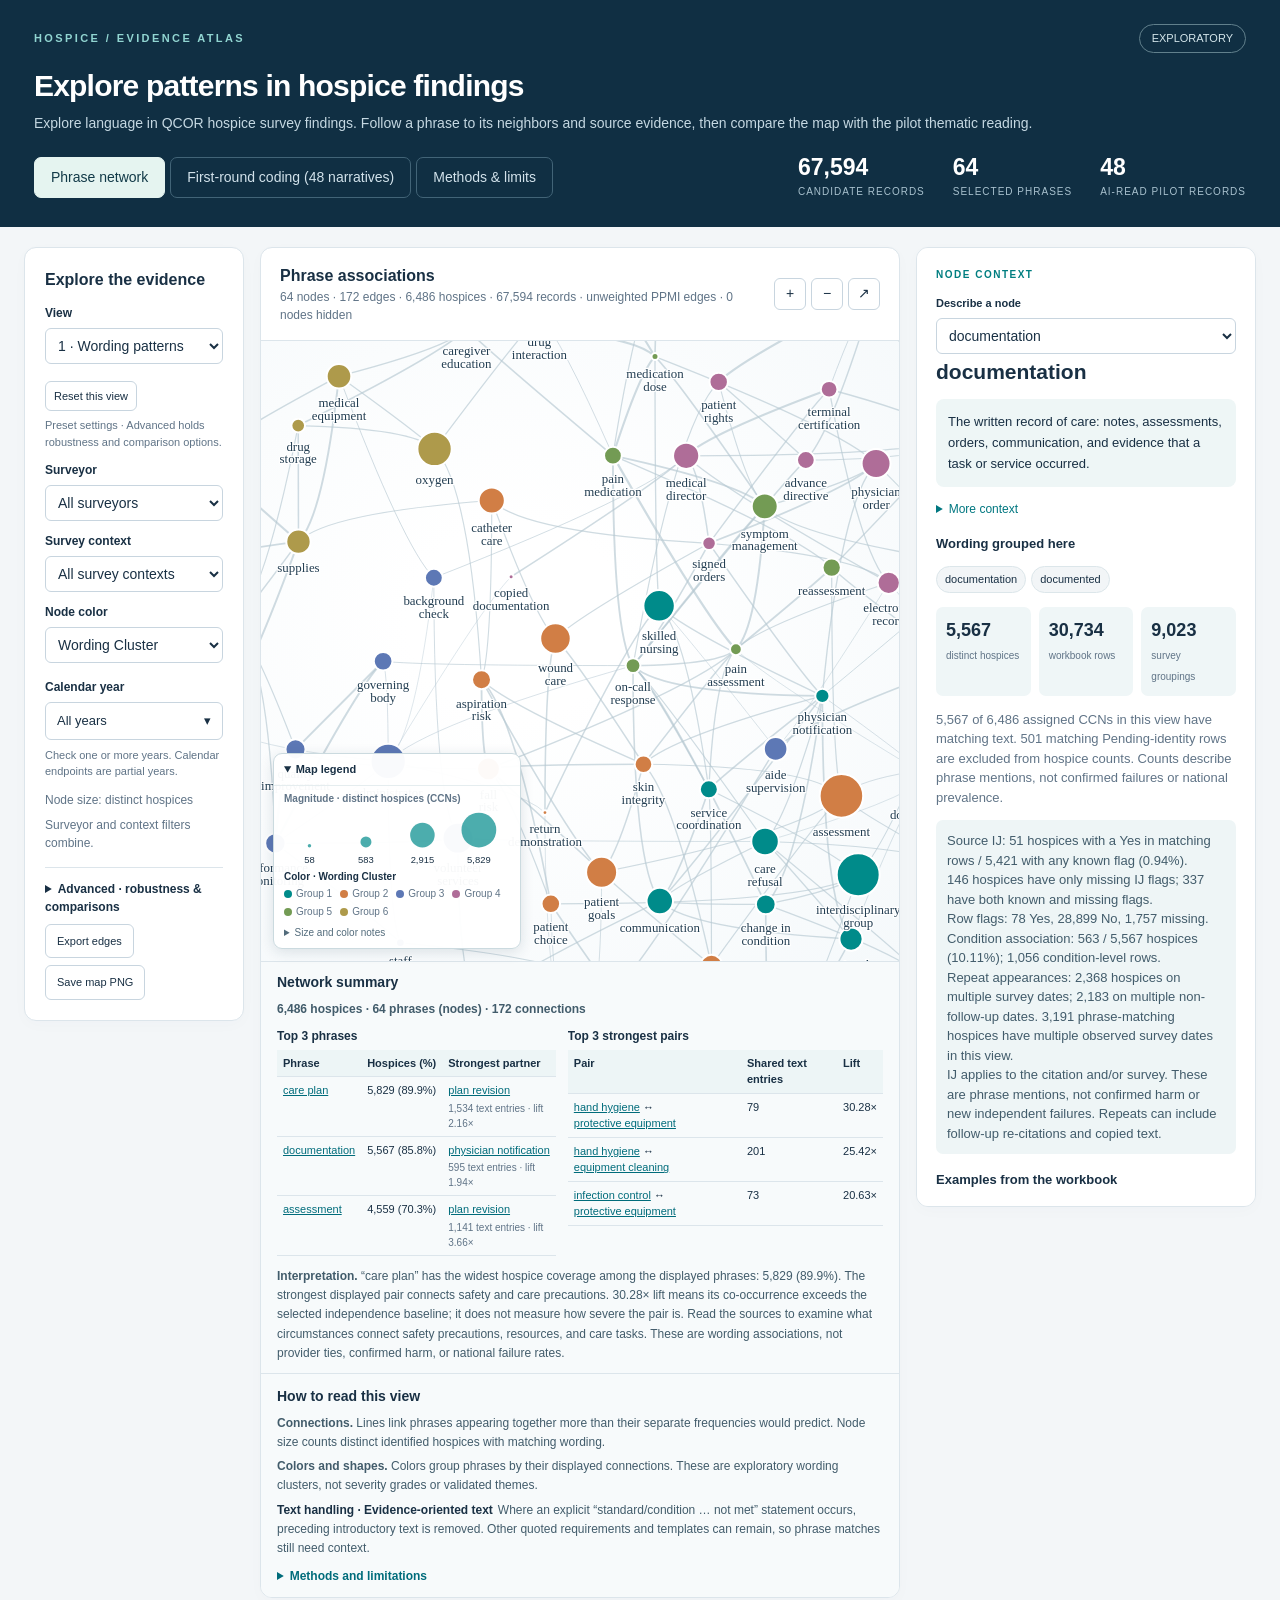
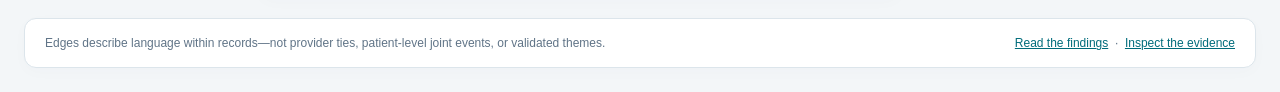
==== index.html @ a3ba3d50 "Add multi-year calendar filter below node color" ====
<!doctype html>
<html lang="en"><head><meta charset="utf-8"><meta name="viewport" content="width=device-width,initial-scale=1"><title>Hospice · Evidence Atlas</title>
<style>
:root{--ink:#193044;--muted:#607487;--teal:#007e80;--line:#dce5eb;--paper:#f3f6f8;--navy:#102f43}*{box-sizing:border-box}body{margin:0;background:var(--paper);font:14px/1.5 'Segoe UI',Arial,sans-serif;color:var(--ink)}button,input,select{font:inherit}button,a,input,select{outline-offset:4px}button{cursor:pointer}header{background:var(--navy);color:white;padding:24px 34px 26px}.brand{display:flex;justify-content:space-between;align-items:center}.eyebrow{font-size:11px;letter-spacing:2.4px;font-weight:700;text-transform:uppercase;color:#91d5d1}.badge{border:1px solid #61808c;border-radius:20px;padding:5px 12px;font-size:11px;color:#d4e6eb}h1{font-size:30px;font-weight:650;letter-spacing:-.8px;margin:10px 0 5px}header p{max-width:1000px;margin:0;color:#c5d8e2;font-size:14px}.topline{display:flex;gap:20px;align-items:center;justify-content:space-between;margin-top:21px}.tabs{display:flex;gap:5px}.tab{padding:9px 16px;border:1px solid #426477;color:#d2e2eb;background:transparent;border-radius:7px}.tab.active{color:#123a48;background:#e5f4f0;border-color:#e5f4f0}.stats{display:flex;gap:28px}.stat strong{display:block;font-size:23px;line-height:1.1}.stat small{font-size:10px;text-transform:uppercase;letter-spacing:1px;color:#a8c1ce}.workspace{display:grid;grid-template-columns:220px minmax(400px,1fr) 310px;gap:16px;padding:20px 24px}.panel{background:white;border:1px solid var(--line);border-radius:12px;box-shadow:0 4px 16px #17354e05}.controls{padding:20px;height:fit-content}h2{font-size:16px;margin:0 0 12px}.control{padding:15px 0;border-bottom:1px solid #edf1f4}.control:last-child{border:0}.control label{display:block;font-size:12px;font-weight:650;margin-bottom:8px}.control p,.subtle{font-size:12px;color:var(--muted);margin:7px 0 0}select,input[type=search]{width:100%;border:1px solid #c8d5df;border-radius:6px;padding:8px;background:white;color:var(--ink)}input[type=range]{width:100%;accent-color:var(--teal)}.range-label{float:right;color:var(--teal);font-variant-numeric:tabular-nums}.check{display:flex!important;gap:8px;align-items:center;font-weight:400!important}.btn{border:1px solid #c8d5df;background:white;color:var(--ink);padding:8px 11px;border-radius:6px}.btn.primary{background:var(--teal);border-color:var(--teal);color:white}.buttonrow{display:flex;gap:7px;margin-top:8px;flex-wrap:wrap}.map-panel{overflow:hidden}.map-heading{padding:16px 19px;border-bottom:1px solid var(--line);display:flex;align-items:center;justify-content:space-between;gap:12px}.map-heading h2{margin:0}.map-heading small{display:block;font-size:12px;color:var(--muted)}#network{height:620px;background:radial-gradient(ellipse at 40% 45%,#fff 20%,#f5f9fb 100%);position:relative}#network:focus{outline:2px solid var(--teal);outline-offset:-3px}.map-tools{display:flex;gap:5px}.map-tools button{width:32px;height:32px;padding:0}.legend{padding:12px 18px;border-top:1px solid var(--line);display:flex;align-items:center;gap:7px;flex-wrap:wrap;font-size:11px;color:var(--muted)}.dot{width:9px;height:9px;border-radius:50%;display:inline-block}.evidence{padding:19px;height:fit-content;max-height:830px;overflow:auto}.kicker{font-size:10px;letter-spacing:1.5px;color:var(--teal);font-weight:700;text-transform:uppercase}.evidence h2{font-size:21px;line-height:1.25;margin:5px 0 12px}.evidence p{font-size:13px}.metricrow{display:flex;gap:8px;margin:14px 0}.metricbox{flex:1;padding:10px;background:#eff6f7;border-radius:7px}.metricbox strong{font-size:18px;display:block}.metricbox small{font-size:10px;color:var(--muted)}.excerpt{border-left:3px solid #60a7a5;padding:0 0 0 12px;margin:18px 0}.excerpt p{white-space:pre-wrap;font-size:12px;margin:7px 0}.meta{font-size:10px;color:var(--muted);word-break:break-word}.neighbor{padding:5px 9px;margin:3px;border:1px solid #d7e3e7;background:#f6f9fa;border-radius:20px;font-size:11px;color:#26576a}.note{background:#eef5f6;padding:11px;border-radius:7px;font-size:12px;color:#425c6b}.footer{margin:0 24px 24px;padding:15px 20px;font-size:12px;color:var(--muted);display:flex;gap:20px;justify-content:space-between;align-items:center}.footer a,.evidence a{color:#006c7b}.empty{position:absolute;top:40%;left:15%;right:15%;text-align:center;background:#fff;padding:18px;border:1px solid var(--line);border-radius:8px;pointer-events:none}#empty{display:none}.methods{max-width:950px;margin:25px auto;padding:30px;display:none}.methods h2{margin-top:22px}.methods p,.methods li{font-size:14px}.pill{font-size:11px;background:#edf5f6;color:#266372;border-radius:20px;padding:4px 9px}#test-results{white-space:pre-wrap;font:12px monospace;margin:10px 24px;padding:12px;background:#fff}.loader{position:absolute;top:45%;left:30%;color:var(--muted)}
@media(min-width:1700px){#network{height:720px}.workspace{grid-template-columns:240px minmax(500px,1fr) 350px}}@media(max-width:1150px){.workspace{grid-template-columns:200px minmax(350px,1fr)}.evidence{grid-column:1/-1;max-height:none}.stats{gap:15px}#network{height:560px}}@media(max-width:720px){header{padding:20px}.topline{align-items:flex-start;flex-direction:column}.stats{width:100%;justify-content:space-between}.workspace{grid-template-columns:1fr;padding:12px}.controls{display:grid;grid-template-columns:1fr 1fr;gap:0 15px}.controls h2{grid-column:1/-1}.evidence{grid-column:auto}.map-panel{grid-row:1}#network{height:480px}.map-heading{padding:12px}.map-heading h2{font-size:14px}h1{font-size:25px}.footer{flex-direction:column;align-items:flex-start;margin:0 12px 12px}}
</style><style>.context-selector-label{display:block;font-size:11px;font-weight:650;margin:13px 0 7px}.node-description{font-size:13px;line-height:1.65;background:#eef6f6;border-radius:8px;padding:12px}.alias-chips{display:flex;flex-wrap:wrap;gap:5px}.alias-chip{font-size:11px;padding:4px 8px;background:#f2f5f7;border:1px solid #dce6ea;border-radius:15px}.context-example{margin:16px 0;padding-top:12px;border-top:1px solid #dce6ea}.context-example h3{font-size:13px;margin:0 0 5px}.source-passage{font-size:12px!important;line-height:1.65;border-left:3px solid #66aaa7;padding-left:10px;white-space:pre-wrap}.source-details summary{font-size:12px;color:#007780;cursor:pointer}.full-source{font-size:12px;white-space:pre-wrap;line-height:1.65;max-height:350px;overflow:auto;background:#f5f8fa;padding:12px;margin-top:8px;user-select:text}mark{background:#ffecad;color:inherit;border-radius:2px;padding:0 1px}#contextTextSearch{width:100%;padding:8px;border:1px solid #c8d5df;border-radius:6px}.evidence h3{font-size:13px;margin-top:16px}.evidence{max-height:960px}@media(min-width:1151px){.workspace{grid-template-columns:220px minmax(400px,1fr) 340px}}</style><style>div.vis-tooltip{white-space:pre-line;max-width:480px;line-height:1.5;font-size:12px}.note{white-space:pre-line}.metricrow{flex-wrap:wrap}.metricbox{min-width:90px}.control select+label{margin-top:12px}</style><style>div.vis-tooltip{white-space:normal!important;width:230px;max-width:230px!important;padding:12px!important}.compact-node-tooltip{font-size:12px;line-height:1.45}.tooltip-field+.tooltip-field{margin-top:10px}.tooltip-label{font-size:10px;font-weight:700;color:#607487}.tooltip-value{display:block;margin-top:2px;color:#193044;overflow-wrap:anywhere}.filter-heading{font-size:13px;margin:0 0 14px}</style><style>.color-description{padding:15px 18px;border-top:1px solid var(--line);background:#f7fafb}.color-description h3{font-size:13px;margin:0 0 8px}.color-description p{font-size:12px;line-height:1.65;color:#425c6b;margin:6px 0}</style><style>.network-summary h2{font-size:20px;margin:6px 0 12px}.network-summary p{font-size:13px;line-height:1.75}.summary-table-scroll{overflow-x:auto;margin:16px 0}.summary-table{width:100%;border-collapse:collapse;font-size:12px}.summary-table th,.summary-table td{text-align:left;vertical-align:top;padding:9px;border-bottom:1px solid #dce5eb}.summary-table th{background:#edf5f6}.summary-phrase{border:0;padding:0;background:transparent;color:#006c7b;text-decoration:underline;font:inherit;cursor:pointer}.network-summary>a{color:#006c7b;font-size:12px}</style><style>.network-summary{padding:10px 16px}.network-summary .summary-scope{font-size:12px;font-weight:650;margin:0 0 8px}.summary-grid{display:grid;grid-template-columns:minmax(0,1fr) minmax(0,1.3fr);gap:12px}.network-summary .summary-table-scroll{margin:0 0 7px}.summary-table caption{text-align:left;font-size:12px;font-weight:650;padding:0 0 5px;color:#193044}.network-summary .summary-table td,.network-summary .summary-table th{padding:5px 6px;font-size:11px}.network-summary p{font-size:12px;line-height:1.6;margin:4px 0 0}.summary-top td:last-child{white-space:nowrap}@media(max-width:760px){.summary-grid{grid-template-columns:1fr;gap:3px}}</style><style>.summary-partner-metric{display:block;font-size:10px;color:#607487;margin-top:2px;white-space:normal}.summary-top td:last-child{white-space:normal}.summary-top td:nth-child(2){white-space:nowrap}.summary-grid{grid-template-columns:minmax(0,1.15fr) minmax(0,1.3fr)}@media(max-width:760px){.summary-grid{grid-template-columns:1fr}}</style><style>.map-stage{position:relative}
.floating-legend{position:absolute;bottom:12px;left:12px;z-index:4;width:248px;max-width:calc(100% - 24px);max-height:55%;overflow:auto;background:rgba(255,255,255,.96);color:#193044;border:1px solid #cbdadf;border-radius:9px;box-shadow:0 3px 14px #18364a22;font-size:10px;line-height:1.35}
.floating-legend>summary{padding:8px 10px;font-weight:650;font-size:11px;cursor:pointer;user-select:none}
.floating-legend[open]>summary{border-bottom:1px solid #e5edef}
.floating-legend .legend{border:0;padding:6px 10px;margin:0;gap:5px;font-size:10px;line-height:1.35}
.floating-legend #magnitudeLegend{display:block;padding-bottom:0}
.floating-legend #magnitudeLegend strong{display:block;font-size:10px;font-weight:650}
.floating-legend #magnitudeLegend svg{display:block;width:100%;height:64px;overflow:visible}
.legend-color-title{font-size:10px;font-weight:650;margin:0 10px 2px}
.floating-legend #legend{padding-top:2px;display:flex;flex-wrap:wrap;gap:4px 8px}
.floating-legend-item{display:inline-flex;align-items:center;gap:4px;white-space:nowrap}
.floating-legend .dot{width:8px;height:8px;flex-shrink:0}
.legend-notes{padding:2px 10px 8px;font-size:10px;color:#526b7b}
.legend-notes summary{cursor:pointer}
.legend-notes p{margin:5px 0 0;font-size:10px;line-height:1.4}
.text-handling-description{padding:10px 18px}
.text-handling-description h3{font-size:12px;margin:0 0 4px}
.text-handling-description p{font-size:12px;line-height:1.55;margin:0}
@media(max-width:720px){.floating-legend{bottom:8px;left:8px;width:218px;max-width:calc(100% - 16px);max-height:52%}.floating-legend>summary{padding:6px 9px}.floating-legend #magnitudeLegend svg{height:56px}}
</style><style>.guided-field{margin:11px 0}.guided-field>label{display:block;font-size:12px;font-weight:650;margin-bottom:6px}.guided-field .check{font-size:12px;margin:8px 0}.guided-controls>h2{margin-bottom:12px}.guided-advanced{border-top:1px solid #dce5eb;margin-top:15px;padding-top:12px}.guided-advanced>summary{font-size:12px;font-weight:650;cursor:pointer}.guided-advanced>p{font-size:11px;color:#607487}.guided-reset{font-size:11px;padding:6px 8px;margin-top:6px}.guided-status{font-size:11px;color:#607487;margin:6px 0}.guided-comparison{border:1px solid #dce5eb;background:#f5f9fa;border-radius:7px;padding:8px;margin:10px 0}.guided-comparison .buttonrow{margin:0 0 8px}.guided-comparison button{font-size:11px;padding:6px 8px}.guided-comparison button[aria-pressed=true]{background:#007e80;color:white;border-color:#007e80}.guided-comparison p{font-size:11px;line-height:1.5;margin:5px 0}.guided-comparison label{font-size:11px;font-weight:650}.guided-detail-group{font-size:12px;border-left:3px solid #68a7a7;padding-left:9px}.guided-controls .buttonrow .btn{font-size:11px}.guided-controls #threshold{display:block}.guided-controls .range-label{font-size:11px}.guided-view-explanation{margin-top:5px}.wording-group-list{font-size:12px}.guided-controls [hidden]{display:none!important}.guided-comparison-scale{color:#526b7b}
@media(max-width:720px){.guided-controls{display:block}.guided-advanced{grid-column:1/-1}.tabs{flex-wrap:wrap}.guided-comparison .buttonrow{flex-wrap:wrap}}
.network-summary>h3,.reading-guide>h3{font-size:14px;margin:0 0 7px}.reading-guide{padding:12px 16px}.reading-guide>p,.reading-guide #textHandlingDescription{font-size:12px;line-height:1.6;margin:5px 0}.reading-guide #textHandlingDescription{padding:0;border:0;background:none}.reading-guide #textHandlingDescription h3{display:inline;font-size:12px;margin:0 5px 0 0}.reading-guide #textHandlingDescription p{display:inline;margin:0;font-size:12px}.reading-methods{margin-top:9px;font-size:12px}.reading-methods>summary{cursor:pointer;color:#006c7b;font-weight:650}.reading-methods .color-description{border:0;padding:8px 0;background:none}.reading-methods h3{font-size:13px;margin:4px 0}.reading-methods p{font-size:12px;line-height:1.6;margin:5px 0}.reading-methods #connectionMath{background:#edf5f6;padding:8px;border-radius:5px}.summary-comparison-partner{font-size:10px;color:#607487;margin-top:3px}.summary-comparison-partner .summary-partner-metric{font-size:9px}.network-summary .summary-comparison-scope{font-size:11px;color:#526b7b;margin-bottom:8px}.network-summary .summary-top td:nth-child(3){white-space:normal}.network-summary[data-view=comparison] .summary-top td:nth-child(3){white-space:nowrap}.network-summary[data-view=comparison] .summary-grid{grid-template-columns:minmax(0,1.3fr) minmax(0,1fr)}
@media(max-width:760px){.network-summary[data-view=comparison] .summary-grid{grid-template-columns:1fr}.reading-guide{padding:12px}.network-summary .summary-table th,.network-summary .summary-table td{padding:5px 4px}}

.hospice-year-picker{position:relative;margin-top:15px}.hospice-year-label{font-size:12px;font-weight:650;margin-bottom:6px}.hospice-year-picker>details{position:relative}.hospice-year-picker summary{list-style:none;border:1px solid #c8d5df;border-radius:6px;padding:8px 11px;font-size:13px;cursor:pointer;display:flex;justify-content:space-between;gap:8px}.hospice-year-picker summary::-webkit-details-marker{display:none}.hospice-year-picker summary::after{content:'▾'}.hospice-year-picker summary:focus-visible{outline:2px solid #008b8a;outline-offset:2px}.hospice-year-picker summary[aria-disabled=true]{opacity:.5;cursor:default}.hospice-year-options{position:absolute;top:calc(100% + 4px);left:0;right:0;z-index:10;max-height:300px;overflow:auto;background:#fff;padding:8px;border:1px solid #c8d5df;border-radius:6px;box-shadow:0 5px 16px #12314426}.hospice-year-options label{display:flex;align-items:center;gap:9px;padding:7px 8px;font-size:13px;cursor:pointer;font-weight:400}.hospice-year-options label:hover{background:#edf6f5}.hospice-year-options input{width:16px;height:16px;margin:0;accent-color:#008b8a;flex:0 0 16px}.hospice-year-options>label{border-bottom:1px solid #dce5eb;margin-bottom:4px}.hospice-year-picker>p{font-size:11px;line-height:1.5}
</style></head><body>
<header><div class="brand"><div class="eyebrow">Hospice / Evidence Atlas</div><span class="badge">EXPLORATORY</span></div><h1>Explore patterns in hospice findings</h1><p>Explore language in QCOR hospice survey findings. Follow a phrase to its neighbors and source evidence, then compare the map with the pilot thematic reading.</p><div class="topline"><nav class="tabs" aria-label="Network views"><button class="tab active" id="phraseTab">Phrase network</button><button class="tab" id="pilotTab">Pilot records</button><button class="tab" id="methodsTab">Methods & limits</button></nav><div class="stats"><div class="stat"><strong>67,594</strong><small>Candidate records</small></div><div class="stat"><strong>64</strong><small>Selected phrases</small></div><div class="stat"><strong>48</strong><small>AI-read pilot records</small></div></div></div></header>
<main class="workspace" id="workspace"><aside class="panel controls"><h2>Explore the evidence</h2><div class="control"><h3 class="filter-heading">Data view</h3><label for="surveyorFilter">Surveyor</label><select id="surveyorFilter"></select><label for="contextFilter">Survey context</label><select id="contextFilter"></select><label for="yearFilter">Calendar year</label><select id="yearFilter"></select><label for="severityFilter">Severity · provisional</label><select id="severityFilter"><option value="all">All records</option><option value="any">Any positive severity score</option><option value="moderate">Moderate or High</option><option value="high">High only</option><option value="paperwork">Paperwork mentions only</option></select><label class="check"><input type="checkbox" id="severityTerms">Show severity terms</label><p>Scores are text-screening indicators; human validation is pending.</p><label for="textFilter">Text handling</label><select id="textFilter"><option value="all">Evidence-oriented text</option><option value="untrimmed">Untrimmed text</option><option value="deduplicated">Identical text collapsed</option></select><p id="cohortNote">Filters combine. Survey context uses the existing mutually exclusive groups; 2021 and 2026 are partial years.</p></div><div class="control"><p id="nodeSizeNote" class="subtle">Node size: distinct hospices</p><label for="colorLayer">Node color</label><select id="colorLayer"><option value="ij" selected>IJ association · hospice share</option><option value="condition">Condition level · hospice share</option><option value="community">Record-based communities / pilot surveyor</option><option value="severity">Severity share · provisional</option></select><label class="check"><input id="showCounts" type="checkbox">Show counts on nodes</label></div><div class="control"><label for="edgeUnit">Connection basis</label><select id="edgeUnit"><option value="hospice" selected>Same hospice · binary incidence</option><option value="record">Same record · TF-IDF</option><option value="severity">Same record · severity-weighted PPMI</option><option value="ppmi">Same record · unweighted PPMI comparison</option></select><p id="edgeNote"></p></div><div class="control"><label for="threshold">Minimum similarity <span class="range-label" id="thresholdLabel">0.12</span></label><input type="range" id="threshold" min="0.08" max="0.70" value="0.12" step="0.01"><p>Higher values retain stronger associations within the selected connection basis.</p></div><div class="control"><label for="shared" id="sharedLabel">Minimum shared hospices</label><select id="shared"><option value="10">10 records</option><option value="25" selected>25 records</option><option value="50">50 records</option><option value="100">100 records</option></select></div><div class="control"><label for="neighbors">Strongest neighbors per node</label><select id="neighbors"><option value="2">2</option><option value="4" selected>4</option><option value="6">6</option><option value="12">12</option><option value="999">All qualifying</option></select><p>An edge is retained if it is among either endpoint’s strongest links.</p></div><div class="control"><label class="check"><input id="isolates" type="checkbox">Show isolated nodes</label></div><div class="control"><div class="buttonrow"><button class="btn" id="csvBtn">Export edges</button><button class="btn" id="pngBtn">Save map PNG</button></div><p>CSV contains the currently displayed edge set.</p></div></aside>
<section class="panel map-panel" aria-label="Interactive research network"><div class="map-heading"><div><h2 id="mapTitle">Phrase associations</h2><small id="mapCounts" aria-live="polite"></small></div><div class="map-tools"><button class="btn" id="zoomIn" aria-label="Zoom in">+</button><button class="btn" id="zoomOut" aria-label="Zoom out">−</button><button class="btn" id="fit" aria-label="Fit network">↗</button></div></div><div id="mapStage" class="map-stage"><div id="network" tabindex="0" aria-label="Drag nodes, scroll to zoom, and click to inspect neighbors"><div class="loader">Preparing the local evidence map…</div></div><details id="floatingLegend" class="floating-legend" open aria-label="Map size and color legend"><summary>Map legend</summary><div class="legend" id="magnitudeLegend"></div><div id="legendColorTitle" class="legend-color-title"></div><div class="legend" id="legend"></div><details class="legend-notes"><summary>Size and color notes</summary><p id="legendNotes"></p></details></details></div><section id="connectionDescription" class="color-description" aria-live="polite" aria-label="Connection method and severity explanation"></section><section id="textHandlingDescription" class="color-description text-handling-description" aria-live="polite" aria-label="Selected text handling"></section><section id="colorDescription" class="color-description" aria-live="polite" aria-label="Node color explanation"></section><section id="networkSummary" class="color-description network-summary" aria-live="polite" aria-label="Plain-language network summary"></section></section>
<aside class="panel evidence" id="evidence" aria-live="polite"></aside></main>
<section class="panel methods" id="methods"><div class="kicker">Reading the map</div><h1>Guided views, provisional interpretations.</h1><h2>Three questions</h2><p>General wording uses unweighted positive pointwise mutual information (PPMI) to show phrases appearing together above their marginal-frequency independence baseline. Potentially serious wording uses record weights of 1 + the provisional narrative-severity score and includes nine severity-family diamonds. Compare sources switches between two saved selections on one fixed position frame with a shared size scale; simultaneous side-by-side panels are deferred.</p><h2>Size, connections, and colors answer different questions</h2><p>Phrase-node area counts distinct identified hospices with matching wording. Connections in the main presets use within-record phrase presence. General-view community colors are fitted to the displayed connections using weighted greedy modularity; they are exploratory wording clusters, not the severity-word list or validated themes. Severity-family diamonds are predefined lexicon nodes and can appear in groups with other care phrases. Severity share remains provisional. IJ and condition level are separate source indicators. Group numbers and hues are local to a view.</p><h2>Presets and Advanced</h2><p>Main presets use evidence-oriented text, lift at least 1.5 (PPMI = log2(1.5)), at least 25 shared records for phrase links and 10 for severity-node links, and the union of each endpoint's four strongest connections. The Calendar year dropdown above Advanced supports one year, multiple years together, or All years. Selected years combine with source, context and severity filters and also apply to both source-comparison selections. Repeat appearances count distinct matching survey dates within the selected years; they do not establish new failures or recurrence rates. Advanced retains text sensitivities, diagnostics, TF-IDF, hospice incidence, condition-level colors, original record-community colors, and display controls. Overrides are marked custom. Reset restores the preset while retaining main source/context selections.</p><h2>Source identities and interpretation</h2><p>Guided views consistently normalize assigned CCN letter case, giving 6,486 distinct assigned CCNs in the candidate corpus; earlier outputs retain 6,487 raw keys. Pending identities remain in record views but not hospice counts. PPMI is not a significance test or an adjustment for survey selection, provider clustering, or all documentation practices. Broad aliases and quoted templates can influence links and stable groups. Source groups may include the same hospice and are not independent populations.</p><h2>Reading coverage and validation</h2><p>The phrase analysis covers 67,594 candidate care records. AI reading/coding decisions cover 96 selected narratives; the coding tab contains only the original 48. Human validation, codebook reconciliation, severity review, and a complete 2026 policy endpoint check remain pending. Threshold/resolution checks assess algorithmic stability, not clinical or thematic validity. No patient-harm prevalence, provider ties, policy effectiveness, or thematic saturation is inferred. Independent human validation remains pending.</p><p><a href="methodology.html#communities-size-and-comparisons">Wording-group assessment and memberships</a> · <a href="methodology.html#provisional-severity-scoring">Severity scoring method</a> · <a href="methodology.html">Methodology</a> · <a href="methodology.html#reading-coverage-and-validation">Reading coverage</a> · <a href="methodology.html#reading-coverage-and-validation">Coding coverage</a></p></section>
<footer class="panel footer"><span id="footnote">Edges describe language within records—not provider ties, patient-level joint events, or validated themes.</span><span><a href="methodology.html#reading-coverage-and-validation">Read the findings</a> &nbsp;·&nbsp; <a href="methodology.html#reading-coverage-and-validation">Inspect the evidence</a></span></footer>
<script>/**
 * vis-network
 * https://visjs.github.io/vis-network/
 *
 * A dynamic, browser-based visualization library.
 *
 * @version 9.1.9
 * @date    2023-11-03T01:42:27.418Z
 *
 * @copyright (c) 2011-2017 Almende B.V, http://almende.com
 * @copyright (c) 2017-2019 visjs contributors, https://github.com/visjs
 *
 * @license
 * vis.js is dual licensed under both
 *
 *   1. The Apache 2.0 License
 *      http://www.apache.org/licenses/LICENSE-2.0
 *
 *   and
 *
 *   2. The MIT License
 *      http://opensource.org/licenses/MIT
 *
 * vis.js may be distributed under either license.
 */
!function(g,t){"object"==typeof exports&&"undefined"!=typeof module?t(exports):"function"==typeof define&&define.amd?define(["exports"],t):t((g="undefined"!=typeof globalThis?globalThis:g||self).vis=g.vis||{})}(this,(function(g){var t="undefined"!=typeof globalThis?globalThis:"undefined"!=typeof window?window:"undefined"!=typeof global?global:"undefined"!=typeof self?self:{};function A(g){return g&&g.__esModule&&Object.prototype.hasOwnProperty.call(g,"default")?g.default:g}var e=function(g){return g&&g.Math===Math&&g},C=e("object"==typeof globalThis&&globalThis)||e("object"==typeof window&&window)||e("object"==typeof self&&self)||e("object"==typeof t&&t)||function(){return this}()||t||Function("return this")(),I=function(g){try{return!!g()}catch(g){return!0}},i=!I((function(){var g=function(){}.bind();return"function"!=typeof g||g.hasOwnProperty("prototype")})),o=i,n=Function.prototype,r=n.apply,s=n.call,a="object"==typeof Reflect&&Reflect.apply||(o?s.bind(r):function(){return s.apply(r,arguments)}),d=i,h=Function.prototype,l=h.call,c=d&&h.bind.bind(l,l),u=d?c:function(g){return function(){return l.apply(g,arguments)}},p=u,f=p({}.toString),v=p("".slice),y=function(g){return v(f(g),8,-1)},m=y,b=u,w=function(g){if("Function"===m(g))return b(g)},k="object"==typeof document&&document.all,x={all:k,IS_HTMLDDA:void 0===k&&void 0!==k},E=x.all,O=x.IS_HTMLDDA?function(g){return"function"==typeof g||g===E}:function(g){return"function"==typeof g},T={},D=!I((function(){return 7!==Object.defineProperty({},1,{get:function(){return 7}})[1]})),N=i,R=Function.prototype.call,P=N?R.bind(R):function(){return R.apply(R,arguments)},M={},B={}.propertyIsEnumerable,z=Object.getOwnPropertyDescriptor,S=z&&!B.call({1:2},1);M.f=S?function(g){var t=z(this,g);return!!t&&t.enumerable}:B;var Z,F,G=function(g,t){return{enumerable:!(1&g),configurable:!(2&g),writable:!(4&g),value:t}},j=I,L=y,V=Object,Y=u("".split),W=j((function(){return!V("z").propertyIsEnumerable(0)}))?function(g){return"String"===L(g)?Y(g,""):V(g)}:V,Q=function(g){return null==g},U=Q,_=TypeError,K=function(g){if(U(g))throw new _("Can't call method on "+g);return g},H=W,X=K,J=function(g){return H(X(g))},q=O,$=x.all,gg=x.IS_HTMLDDA?function(g){return"object"==typeof g?null!==g:q(g)||g===$}:function(g){return"object"==typeof g?null!==g:q(g)},tg={},Ag=tg,eg=C,Cg=O,Ig=function(g){return Cg(g)?g:void 0},ig=function(g,t){return arguments.length<2?Ig(Ag[g])||Ig(eg[g]):Ag[g]&&Ag[g][t]||eg[g]&&eg[g][t]},og=u({}.isPrototypeOf),ng="undefined"!=typeof navigator&&String(navigator.userAgent)||"",rg=C,sg=ng,ag=rg.process,dg=rg.Deno,hg=ag&&ag.versions||dg&&dg.version,lg=hg&&hg.v8;lg&&(F=(Z=lg.split("."))[0]>0&&Z[0]<4?1:+(Z[0]+Z[1])),!F&&sg&&(!(Z=sg.match(/Edge\/(\d+)/))||Z[1]>=74)&&(Z=sg.match(/Chrome\/(\d+)/))&&(F=+Z[1]);var cg=F,ug=cg,pg=I,fg=C.String,vg=!!Object.getOwnPropertySymbols&&!pg((function(){var g=Symbol("symbol detection");return!fg(g)||!(Object(g)instanceof Symbol)||!Symbol.sham&&ug&&ug<41})),yg=vg&&!Symbol.sham&&"symbol"==typeof Symbol.iterator,mg=ig,bg=O,wg=og,kg=Object,xg=yg?function(g){return"symbol"==typeof g}:function(g){var t=mg("Symbol");return bg(t)&&wg(t.prototype,kg(g))},Eg=String,Og=function(g){try{return Eg(g)}catch(g){return"Object"}},Tg=O,Dg=Og,Ng=TypeError,Rg=function(g){if(Tg(g))return g;throw new Ng(Dg(g)+" is not a function")},Pg=Rg,Mg=Q,Bg=function(g,t){var A=g[t];return Mg(A)?void 0:Pg(A)},zg=P,Sg=O,Zg=gg,Fg=TypeError,Gg={exports:{}},jg=C,Lg=Object.defineProperty,Vg=function(g,t){try{Lg(jg,g,{value:t,configurable:!0,writable:!0})}catch(A){jg[g]=t}return t},Yg="__core-js_shared__",Wg=C[Yg]||Vg(Yg,{}),Qg=Wg;(Gg.exports=function(g,t){return Qg[g]||(Qg[g]=void 0!==t?t:{})})("versions",[]).push({version:"3.33.0",mode:"pure",copyright:"© 2014-2023 Denis Pushkarev (zloirock.ru)",license:"https://github.com/zloirock/core-js/blob/v3.33.0/LICENSE",source:"https://github.com/zloirock/core-js"});var Ug=Gg.exports,_g=K,Kg=Object,Hg=function(g){return Kg(_g(g))},Xg=Hg,Jg=u({}.hasOwnProperty),qg=Object.hasOwn||function(g,t){return Jg(Xg(g),t)},$g=u,gt=0,tt=Math.random(),At=$g(1..toString),et=function(g){return"Symbol("+(void 0===g?"":g)+")_"+At(++gt+tt,36)},Ct=Ug,It=qg,it=et,ot=vg,nt=yg,rt=C.Symbol,st=Ct("wks"),at=nt?rt.for||rt:rt&&rt.withoutSetter||it,dt=function(g){return It(st,g)||(st[g]=ot&&It(rt,g)?rt[g]:at("Symbol."+g)),st[g]},ht=P,lt=gg,ct=xg,ut=Bg,pt=function(g,t){var A,e;if("string"===t&&Sg(A=g.toString)&&!Zg(e=zg(A,g)))return e;if(Sg(A=g.valueOf)&&!Zg(e=zg(A,g)))return e;if("string"!==t&&Sg(A=g.toString)&&!Zg(e=zg(A,g)))return e;throw new Fg("Can't convert object to primitive value")},ft=TypeError,vt=dt("toPrimitive"),yt=function(g,t){if(!lt(g)||ct(g))return g;var A,e=ut(g,vt);if(e){if(void 0===t&&(t="default"),A=ht(e,g,t),!lt(A)||ct(A))return A;throw new ft("Can't convert object to primitive value")}return void 0===t&&(t="number"),pt(g,t)},mt=xg,bt=function(g){var t=yt(g,"string");return mt(t)?t:t+""},wt=gg,kt=C.document,xt=wt(kt)&&wt(kt.createElement),Et=function(g){return xt?kt.createElement(g):{}},Ot=Et,Tt=!D&&!I((function(){return 7!==Object.defineProperty(Ot("div"),"a",{get:function(){return 7}}).a})),Dt=D,Nt=P,Rt=M,Pt=G,Mt=J,Bt=bt,zt=qg,St=Tt,Zt=Object.getOwnPropertyDescriptor;T.f=Dt?Zt:function(g,t){if(g=Mt(g),t=Bt(t),St)try{return Zt(g,t)}catch(g){}if(zt(g,t))return Pt(!Nt(Rt.f,g,t),g[t])};var Ft=I,Gt=O,jt=/#|\.prototype\./,Lt=function(g,t){var A=Yt[Vt(g)];return A===Qt||A!==Wt&&(Gt(t)?Ft(t):!!t)},Vt=Lt.normalize=function(g){return String(g).replace(jt,".").toLowerCase()},Yt=Lt.data={},Wt=Lt.NATIVE="N",Qt=Lt.POLYFILL="P",Ut=Lt,_t=Rg,Kt=i,Ht=w(w.bind),Xt=function(g,t){return _t(g),void 0===t?g:Kt?Ht(g,t):function(){return g.apply(t,arguments)}},Jt={},qt=D&&I((function(){return 42!==Object.defineProperty((function(){}),"prototype",{value:42,writable:!1}).prototype})),$t=gg,gA=String,tA=TypeError,AA=function(g){if($t(g))return g;throw new tA(gA(g)+" is not an object")},eA=D,CA=Tt,IA=qt,iA=AA,oA=bt,nA=TypeError,rA=Object.defineProperty,sA=Object.getOwnPropertyDescriptor,aA="enumerable",dA="configurable",hA="writable";Jt.f=eA?IA?function(g,t,A){if(iA(g),t=oA(t),iA(A),"function"==typeof g&&"prototype"===t&&"value"in A&&hA in A&&!A[hA]){var e=sA(g,t);e&&e[hA]&&(g[t]=A.value,A={configurable:dA in A?A[dA]:e[dA],enumerable:aA in A?A[aA]:e[aA],writable:!1})}return rA(g,t,A)}:rA:function(g,t,A){if(iA(g),t=oA(t),iA(A),CA)try{return rA(g,t,A)}catch(g){}if("get"in A||"set"in A)throw new nA("Accessors not supported");return"value"in A&&(g[t]=A.value),g};var lA=Jt,cA=G,uA=D?function(g,t,A){return lA.f(g,t,cA(1,A))}:function(g,t,A){return g[t]=A,g},pA=C,fA=a,vA=w,yA=O,mA=T.f,bA=Ut,wA=tg,kA=Xt,xA=uA,EA=qg,OA=function(g){var t=function(A,e,C){if(this instanceof t){switch(arguments.length){case 0:return new g;case 1:return new g(A);case 2:return new g(A,e)}return new g(A,e,C)}return fA(g,this,arguments)};return t.prototype=g.prototype,t},TA=function(g,t){var A,e,C,I,i,o,n,r,s,a=g.target,d=g.global,h=g.stat,l=g.proto,c=d?pA:h?pA[a]:(pA[a]||{}).prototype,u=d?wA:wA[a]||xA(wA,a,{})[a],p=u.prototype;for(I in t)e=!(A=bA(d?I:a+(h?".":"#")+I,g.forced))&&c&&EA(c,I),o=u[I],e&&(n=g.dontCallGetSet?(s=mA(c,I))&&s.value:c[I]),i=e&&n?n:t[I],e&&typeof o==typeof i||(r=g.bind&&e?kA(i,pA):g.wrap&&e?OA(i):l&&yA(i)?vA(i):i,(g.sham||i&&i.sham||o&&o.sham)&&xA(r,"sham",!0),xA(u,I,r),l&&(EA(wA,C=a+"Prototype")||xA(wA,C,{}),xA(wA[C],I,i),g.real&&p&&(A||!p[I])&&xA(p,I,i)))},DA=Math.ceil,NA=Math.floor,RA=Math.trunc||function(g){var t=+g;return(t>0?NA:DA)(t)},PA=function(g){var t=+g;return t!=t||0===t?0:RA(t)},MA=PA,BA=Math.max,zA=Math.min,SA=function(g,t){var A=MA(g);return A<0?BA(A+t,0):zA(A,t)},ZA=PA,FA=Math.min,GA=function(g){return g>0?FA(ZA(g),9007199254740991):0},jA=function(g){return GA(g.length)},LA=J,VA=SA,YA=jA,WA=function(g){return function(t,A,e){var C,I=LA(t),i=YA(I),o=VA(e,i);if(g&&A!=A){for(;i>o;)if((C=I[o++])!=C)return!0}else for(;i>o;o++)if((g||o in I)&&I[o]===A)return g||o||0;return!g&&-1}},QA={includes:WA(!0),indexOf:WA(!1)},UA={},_A=qg,KA=J,HA=QA.indexOf,XA=UA,JA=u([].push),qA=function(g,t){var A,e=KA(g),C=0,I=[];for(A in e)!_A(XA,A)&&_A(e,A)&&JA(I,A);for(;t.length>C;)_A(e,A=t[C++])&&(~HA(I,A)||JA(I,A));return I},$A=["constructor","hasOwnProperty","isPrototypeOf","propertyIsEnumerable","toLocaleString","toString","valueOf"],ge=qA,te=$A,Ae=Object.keys||function(g){return ge(g,te)},ee={};ee.f=Object.getOwnPropertySymbols;var Ce=D,Ie=u,ie=P,oe=I,ne=Ae,re=ee,se=M,ae=Hg,de=W,he=Object.assign,le=Object.defineProperty,ce=Ie([].concat),ue=!he||oe((function(){if(Ce&&1!==he({b:1},he(le({},"a",{enumerable:!0,get:function(){le(this,"b",{value:3,enumerable:!1})}}),{b:2})).b)return!0;var g={},t={},A=Symbol("assign detection"),e="abcdefghijklmnopqrst";return g[A]=7,e.split("").forEach((function(g){t[g]=g})),7!==he({},g)[A]||ne(he({},t)).join("")!==e}))?function(g,t){for(var A=ae(g),e=arguments.length,C=1,I=re.f,i=se.f;e>C;)for(var o,n=de(arguments[C++]),r=I?ce(ne(n),I(n)):ne(n),s=r.length,a=0;s>a;)o=r[a++],Ce&&!ie(i,n,o)||(A[o]=n[o]);return A}:he,pe=ue;TA({target:"Object",stat:!0,arity:2,forced:Object.assign!==pe},{assign:pe});var fe=A(tg.Object.assign),ve=u([].slice),ye=u,me=Rg,be=gg,we=qg,ke=ve,xe=i,Ee=Function,Oe=ye([].concat),Te=ye([].join),De={},Ne=xe?Ee.bind:function(g){var t=me(this),A=t.prototype,e=ke(arguments,1),C=function(){var A=Oe(e,ke(arguments));return this instanceof C?function(g,t,A){if(!we(De,t)){for(var e=[],C=0;C<t;C++)e[C]="a["+C+"]";De[t]=Ee("C,a","return new C("+Te(e,",")+")")}return De[t](g,A)}(t,A.length,A):t.apply(g,A)};return be(A)&&(C.prototype=A),C},Re=Ne;TA({target:"Function",proto:!0,forced:Function.bind!==Re},{bind:Re});var Pe=tg,Me=function(g){return Pe[g+"Prototype"]},Be=Me("Function").bind,ze=og,Se=Be,Ze=Function.prototype,Fe=function(g){var t=g.bind;return g===Ze||ze(Ze,g)&&t===Ze.bind?Se:t},Ge=Fe,je=A(Ge);function Le(g,t,A,e){g.beginPath(),g.arc(t,A,e,0,2*Math.PI,!1),g.closePath()}function Ve(g,t,A,e,C,I){var i=Math.PI/180;e-2*I<0&&(I=e/2),C-2*I<0&&(I=C/2),g.beginPath(),g.moveTo(t+I,A),g.lineTo(t+e-I,A),g.arc(t+e-I,A+I,I,270*i,360*i,!1),g.lineTo(t+e,A+C-I),g.arc(t+e-I,A+C-I,I,0,90*i,!1),g.lineTo(t+I,A+C),g.arc(t+I,A+C-I,I,90*i,180*i,!1),g.lineTo(t,A+I),g.arc(t+I,A+I,I,180*i,270*i,!1),g.closePath()}function Ye(g,t,A,e,C){var I=.5522848,i=e/2*I,o=C/2*I,n=t+e,r=A+C,s=t+e/2,a=A+C/2;g.beginPath(),g.moveTo(t,a),g.bezierCurveTo(t,a-o,s-i,A,s,A),g.bezierCurveTo(s+i,A,n,a-o,n,a),g.bezierCurveTo(n,a+o,s+i,r,s,r),g.bezierCurveTo(s-i,r,t,a+o,t,a),g.closePath()}function We(g,t,A,e,C){var I=C*(1/3),i=.5522848,o=e/2*i,n=I/2*i,r=t+e,s=A+I,a=t+e/2,d=A+I/2,h=A+(C-I/2),l=A+C;g.beginPath(),g.moveTo(r,d),g.bezierCurveTo(r,d+n,a+o,s,a,s),g.bezierCurveTo(a-o,s,t,d+n,t,d),g.bezierCurveTo(t,d-n,a-o,A,a,A),g.bezierCurveTo(a+o,A,r,d-n,r,d),g.lineTo(r,h),g.bezierCurveTo(r,h+n,a+o,l,a,l),g.bezierCurveTo(a-o,l,t,h+n,t,h),g.lineTo(t,d)}function Qe(g,t,A,e,C,I){g.beginPath(),g.moveTo(t,A);for(var i=I.length,o=e-t,n=C-A,r=n/o,s=Math.sqrt(o*o+n*n),a=0,d=!0,h=0,l=+I[0];s>=.1;)(l=+I[a++%i])>s&&(l=s),h=Math.sqrt(l*l/(1+r*r)),t+=h=o<0?-h:h,A+=r*h,!0===d?g.lineTo(t,A):g.moveTo(t,A),s-=l,d=!d}var Ue={circle:Le,dashedLine:Qe,database:We,diamond:function(g,t,A,e){g.beginPath(),g.lineTo(t,A+e),g.lineTo(t+e,A),g.lineTo(t,A-e),g.lineTo(t-e,A),g.closePath()},ellipse:Ye,ellipse_vis:Ye,hexagon:function(g,t,A,e){g.beginPath();var C=2*Math.PI/6;g.moveTo(t+e,A);for(var I=1;I<6;I++)g.lineTo(t+e*Math.cos(C*I),A+e*Math.sin(C*I));g.closePath()},roundRect:Ve,square:function(g,t,A,e){g.beginPath(),g.rect(t-e,A-e,2*e,2*e),g.closePath()},star:function(g,t,A,e){g.beginPath(),A+=.1*(e*=.82);for(var C=0;C<10;C++){var I=C%2==0?1.3*e:.5*e;g.lineTo(t+I*Math.sin(2*C*Math.PI/10),A-I*Math.cos(2*C*Math.PI/10))}g.closePath()},triangle:function(g,t,A,e){g.beginPath(),A+=.275*(e*=1.15);var C=2*e,I=C/2,i=Math.sqrt(3)/6*C,o=Math.sqrt(C*C-I*I);g.moveTo(t,A-(o-i)),g.lineTo(t+I,A+i),g.lineTo(t-I,A+i),g.lineTo(t,A-(o-i)),g.closePath()},triangleDown:function(g,t,A,e){g.beginPath(),A-=.275*(e*=1.15);var C=2*e,I=C/2,i=Math.sqrt(3)/6*C,o=Math.sqrt(C*C-I*I);g.moveTo(t,A+(o-i)),g.lineTo(t+I,A-i),g.lineTo(t-I,A-i),g.lineTo(t,A+(o-i)),g.closePath()}};function _e(g,t){void 0===t&&(t={});var A=t.insertAt;if(g&&"undefined"!=typeof document){var e=document.head||document.getElementsByTagName("head")[0],C=document.createElement("style");C.type="text/css","top"===A&&e.firstChild?e.insertBefore(C,e.firstChild):e.appendChild(C),C.styleSheet?C.styleSheet.cssText=g:C.appendChild(document.createTextNode(g))}}_e(".vis-overlay{bottom:0;left:0;position:absolute;right:0;top:0;z-index:10}.vis-active{box-shadow:0 0 10px #86d5f8}");_e(".vis [class*=span]{min-height:0;width:auto}");_e('div.vis-color-picker{background-color:#fff;border-radius:15px;box-shadow:0 0 10px 0 rgba(0,0,0,.5);display:none;height:444px;left:30px;margin-left:30px;margin-top:-140px;padding:10px;position:absolute;top:0;width:310px;z-index:1}div.vis-color-picker div.vis-arrow{left:5px;position:absolute;top:147px}div.vis-color-picker div.vis-arrow:after,div.vis-color-picker div.vis-arrow:before{border:solid transparent;content:" ";height:0;pointer-events:none;position:absolute;right:100%;top:50%;width:0}div.vis-color-picker div.vis-arrow:after{border-color:hsla(0,0%,100%,0) #fff hsla(0,0%,100%,0) hsla(0,0%,100%,0);border-width:30px;margin-top:-30px}div.vis-color-picker div.vis-color{cursor:pointer;height:289px;position:absolute;width:289px}div.vis-color-picker div.vis-brightness{position:absolute;top:313px}div.vis-color-picker div.vis-opacity{position:absolute;top:350px}div.vis-color-picker div.vis-selector{background:#4c4c4c;background:-moz-linear-gradient(top,#4c4c4c 0,#595959 12%,#666 25%,#474747 39%,#2c2c2c 50%,#000 51%,#111 60%,#2b2b2b 76%,#1c1c1c 91%,#131313 100%);background:-webkit-gradient(linear,left top,left bottom,color-stop(0,#4c4c4c),color-stop(12%,#595959),color-stop(25%,#666),color-stop(39%,#474747),color-stop(50%,#2c2c2c),color-stop(51%,#000),color-stop(60%,#111),color-stop(76%,#2b2b2b),color-stop(91%,#1c1c1c),color-stop(100%,#131313));background:-webkit-linear-gradient(top,#4c4c4c,#595959 12%,#666 25%,#474747 39%,#2c2c2c 50%,#000 51%,#111 60%,#2b2b2b 76%,#1c1c1c 91%,#131313);background:-o-linear-gradient(top,#4c4c4c 0,#595959 12%,#666 25%,#474747 39%,#2c2c2c 50%,#000 51%,#111 60%,#2b2b2b 76%,#1c1c1c 91%,#131313 100%);background:-ms-linear-gradient(top,#4c4c4c 0,#595959 12%,#666 25%,#474747 39%,#2c2c2c 50%,#000 51%,#111 60%,#2b2b2b 76%,#1c1c1c 91%,#131313 100%);background:linear-gradient(180deg,#4c4c4c 0,#595959 12%,#666 25%,#474747 39%,#2c2c2c 50%,#000 51%,#111 60%,#2b2b2b 76%,#1c1c1c 91%,#131313);border:1px solid #fff;border-radius:15px;filter:progid:DXImageTransform.Microsoft.gradient(startColorstr="#4c4c4c",endColorstr="#131313",GradientType=0);height:15px;left:137px;position:absolute;top:137px;width:15px}div.vis-color-picker div.vis-new-color{left:159px;padding-right:2px;text-align:right}div.vis-color-picker div.vis-initial-color,div.vis-color-picker div.vis-new-color{border:1px solid rgba(0,0,0,.1);border-radius:5px;color:rgba(0,0,0,.4);font-size:10px;height:20px;line-height:20px;position:absolute;top:380px;vertical-align:middle;width:140px}div.vis-color-picker div.vis-initial-color{left:10px;padding-left:2px;text-align:left}div.vis-color-picker div.vis-label{left:10px;position:absolute;width:300px}div.vis-color-picker div.vis-label.vis-brightness{top:300px}div.vis-color-picker div.vis-label.vis-opacity{top:338px}div.vis-color-picker div.vis-button{background-color:#f7f7f7;border:2px solid #d9d9d9;border-radius:10px;cursor:pointer;height:25px;line-height:25px;position:absolute;text-align:center;top:410px;vertical-align:middle;width:68px}div.vis-color-picker div.vis-button.vis-cancel{left:5px}div.vis-color-picker div.vis-button.vis-load{left:82px}div.vis-color-picker div.vis-button.vis-apply{left:159px}div.vis-color-picker div.vis-button.vis-save{left:236px}div.vis-color-picker input.vis-range{height:20px;width:290px}');_e('div.vis-configuration{display:block;float:left;font-size:12px;position:relative}div.vis-configuration-wrapper{display:block;width:700px}div.vis-configuration-wrapper:after{clear:both;content:"";display:block}div.vis-configuration.vis-config-option-container{background-color:#fff;border:2px solid #f7f8fa;border-radius:4px;display:block;left:10px;margin-top:20px;padding-left:5px;width:495px}div.vis-configuration.vis-config-button{background-color:#f7f8fa;border:2px solid #ceced0;border-radius:4px;cursor:pointer;display:block;height:25px;left:10px;line-height:25px;margin-bottom:30px;margin-top:20px;padding-left:5px;vertical-align:middle;width:495px}div.vis-configuration.vis-config-button.hover{background-color:#4588e6;border:2px solid #214373;color:#fff}div.vis-configuration.vis-config-item{display:block;float:left;height:25px;line-height:25px;vertical-align:middle;width:495px}div.vis-configuration.vis-config-item.vis-config-s2{background-color:#f7f8fa;border-radius:3px;left:10px;padding-left:5px}div.vis-configuration.vis-config-item.vis-config-s3{background-color:#e4e9f0;border-radius:3px;left:20px;padding-left:5px}div.vis-configuration.vis-config-item.vis-config-s4{background-color:#cfd8e6;border-radius:3px;left:30px;padding-left:5px}div.vis-configuration.vis-config-header{font-size:18px;font-weight:700}div.vis-configuration.vis-config-label{height:25px;line-height:25px;width:120px}div.vis-configuration.vis-config-label.vis-config-s3{width:110px}div.vis-configuration.vis-config-label.vis-config-s4{width:100px}div.vis-configuration.vis-config-colorBlock{border:1px solid #444;border-radius:2px;cursor:pointer;height:19px;margin:0;padding:0;top:1px;width:30px}input.vis-configuration.vis-config-checkbox{left:-5px}input.vis-configuration.vis-config-rangeinput{margin:0;padding:1px;pointer-events:none;position:relative;top:-5px;width:60px}input.vis-configuration.vis-config-range{-webkit-appearance:none;background-color:transparent;border:0 solid #fff;height:20px;width:300px}input.vis-configuration.vis-config-range::-webkit-slider-runnable-track{background:#dedede;background:-moz-linear-gradient(top,#dedede 0,#c8c8c8 99%);background:-webkit-gradient(linear,left top,left bottom,color-stop(0,#dedede),color-stop(99%,#c8c8c8));background:-webkit-linear-gradient(top,#dedede,#c8c8c8 99%);background:-o-linear-gradient(top,#dedede 0,#c8c8c8 99%);background:-ms-linear-gradient(top,#dedede 0,#c8c8c8 99%);background:linear-gradient(180deg,#dedede 0,#c8c8c8 99%);border:1px solid #999;border-radius:3px;box-shadow:0 0 3px 0 #aaa;filter:progid:DXImageTransform.Microsoft.gradient(startColorstr="#dedede",endColorstr="#c8c8c8",GradientType=0);height:5px;width:300px}input.vis-configuration.vis-config-range::-webkit-slider-thumb{-webkit-appearance:none;background:#3876c2;background:-moz-linear-gradient(top,#3876c2 0,#385380 100%);background:-webkit-gradient(linear,left top,left bottom,color-stop(0,#3876c2),color-stop(100%,#385380));background:-webkit-linear-gradient(top,#3876c2,#385380);background:-o-linear-gradient(top,#3876c2 0,#385380 100%);background:-ms-linear-gradient(top,#3876c2 0,#385380 100%);background:linear-gradient(180deg,#3876c2 0,#385380);border:1px solid #14334b;border-radius:50%;box-shadow:0 0 1px 0 #111927;filter:progid:DXImageTransform.Microsoft.gradient(startColorstr="#3876c2",endColorstr="#385380",GradientType=0);height:17px;margin-top:-7px;width:17px}input.vis-configuration.vis-config-range:focus{outline:none}input.vis-configuration.vis-config-range:focus::-webkit-slider-runnable-track{background:#9d9d9d;background:-moz-linear-gradient(top,#9d9d9d 0,#c8c8c8 99%);background:-webkit-gradient(linear,left top,left bottom,color-stop(0,#9d9d9d),color-stop(99%,#c8c8c8));background:-webkit-linear-gradient(top,#9d9d9d,#c8c8c8 99%);background:-o-linear-gradient(top,#9d9d9d 0,#c8c8c8 99%);background:-ms-linear-gradient(top,#9d9d9d 0,#c8c8c8 99%);background:linear-gradient(180deg,#9d9d9d 0,#c8c8c8 99%);filter:progid:DXImageTransform.Microsoft.gradient(startColorstr="#9d9d9d",endColorstr="#c8c8c8",GradientType=0)}input.vis-configuration.vis-config-range::-moz-range-track{background:#dedede;background:-moz-linear-gradient(top,#dedede 0,#c8c8c8 99%);background:-webkit-gradient(linear,left top,left bottom,color-stop(0,#dedede),color-stop(99%,#c8c8c8));background:-webkit-linear-gradient(top,#dedede,#c8c8c8 99%);background:-o-linear-gradient(top,#dedede 0,#c8c8c8 99%);background:-ms-linear-gradient(top,#dedede 0,#c8c8c8 99%);background:linear-gradient(180deg,#dedede 0,#c8c8c8 99%);border:1px solid #999;border-radius:3px;box-shadow:0 0 3px 0 #aaa;filter:progid:DXImageTransform.Microsoft.gradient(startColorstr="#dedede",endColorstr="#c8c8c8",GradientType=0);height:10px;width:300px}input.vis-configuration.vis-config-range::-moz-range-thumb{background:#385380;border:none;border-radius:50%;height:16px;width:16px}input.vis-configuration.vis-config-range:-moz-focusring{outline:1px solid #fff;outline-offset:-1px}input.vis-configuration.vis-config-range::-ms-track{background:transparent;border-color:transparent;border-width:6px 0;color:transparent;height:5px;width:300px}input.vis-configuration.vis-config-range::-ms-fill-lower{background:#777;border-radius:10px}input.vis-configuration.vis-config-range::-ms-fill-upper{background:#ddd;border-radius:10px}input.vis-configuration.vis-config-range::-ms-thumb{background:#385380;border:none;border-radius:50%;height:16px;width:16px}input.vis-configuration.vis-config-range:focus::-ms-fill-lower{background:#888}input.vis-configuration.vis-config-range:focus::-ms-fill-upper{background:#ccc}.vis-configuration-popup{background:rgba(57,76,89,.85);border:2px solid #f2faff;border-radius:4px;color:#fff;font-size:14px;height:30px;line-height:30px;position:absolute;text-align:center;-webkit-transition:opacity .3s ease-in-out;-moz-transition:opacity .3s ease-in-out;transition:opacity .3s ease-in-out;width:150px}.vis-configuration-popup:after,.vis-configuration-popup:before{border:solid transparent;content:" ";height:0;left:100%;pointer-events:none;position:absolute;top:50%;width:0}.vis-configuration-popup:after{border-color:rgba(136,183,213,0) rgba(136,183,213,0) rgba(136,183,213,0) rgba(57,76,89,.85);border-width:8px;margin-top:-8px}.vis-configuration-popup:before{border-color:rgba(194,225,245,0) rgba(194,225,245,0) rgba(194,225,245,0) #f2faff;border-width:12px;margin-top:-12px}');_e("div.vis-tooltip{background-color:#f5f4ed;border:1px solid #808074;-moz-border-radius:3px;-webkit-border-radius:3px;border-radius:3px;box-shadow:3px 3px 10px rgba(0,0,0,.2);color:#000;font-family:verdana;font-size:14px;padding:5px;pointer-events:none;position:absolute;visibility:hidden;white-space:nowrap;z-index:5}");var Ke={exports:{}};!function(g){function t(g){if(g)return function(g){for(var A in t.prototype)g[A]=t.prototype[A];return g}(g)}g.exports=t,t.prototype.on=t.prototype.addEventListener=function(g,t){return this._callbacks=this._callbacks||{},(this._callbacks["$"+g]=this._callbacks["$"+g]||[]).push(t),this},t.prototype.once=function(g,t){function A(){this.off(g,A),t.apply(this,arguments)}return A.fn=t,this.on(g,A),this},t.prototype.off=t.prototype.removeListener=t.prototype.removeAllListeners=t.prototype.removeEventListener=function(g,t){if(this._callbacks=this._callbacks||{},0==arguments.length)return this._callbacks={},this;var A,e=this._callbacks["$"+g];if(!e)return this;if(1==arguments.length)return delete this._callbacks["$"+g],this;for(var C=0;C<e.length;C++)if((A=e[C])===t||A.fn===t){e.splice(C,1);break}return 0===e.length&&delete this._callbacks["$"+g],this},t.prototype.emit=function(g){this._callbacks=this._callbacks||{};for(var t=new Array(arguments.length-1),A=this._callbacks["$"+g],e=1;e<arguments.length;e++)t[e-1]=arguments[e];if(A){e=0;for(var C=(A=A.slice(0)).length;e<C;++e)A[e].apply(this,t)}return this},t.prototype.listeners=function(g){return this._callbacks=this._callbacks||{},this._callbacks["$"+g]||[]},t.prototype.hasListeners=function(g){return!!this.listeners(g).length}}(Ke);var He=A(Ke.exports),Xe={};Xe[dt("toStringTag")]="z";var Je,qe,$e,gC="[object z]"===String(Xe),tC=gC,AC=O,eC=y,CC=dt("toStringTag"),IC=Object,iC="Arguments"===eC(function(){return arguments}()),oC=tC?eC:function(g){var t,A,e;return void 0===g?"Undefined":null===g?"Null":"string"==typeof(A=function(g,t){try{return g[t]}catch(g){}}(t=IC(g),CC))?A:iC?eC(t):"Object"===(e=eC(t))&&AC(t.callee)?"Arguments":e},nC=oC,rC=String,sC=function(g){if("Symbol"===nC(g))throw new TypeError("Cannot convert a Symbol value to a string");return rC(g)},aC=u,dC=PA,hC=sC,lC=K,cC=aC("".charAt),uC=aC("".charCodeAt),pC=aC("".slice),fC=function(g){return function(t,A){var e,C,I=hC(lC(t)),i=dC(A),o=I.length;return i<0||i>=o?g?"":void 0:(e=uC(I,i))<55296||e>56319||i+1===o||(C=uC(I,i+1))<56320||C>57343?g?cC(I,i):e:g?pC(I,i,i+2):C-56320+(e-55296<<10)+65536}},vC={codeAt:fC(!1),charAt:fC(!0)},yC=O,mC=C.WeakMap,bC=yC(mC)&&/native code/.test(String(mC)),wC=et,kC=Ug("keys"),xC=function(g){return kC[g]||(kC[g]=wC(g))},EC=bC,OC=C,TC=gg,DC=uA,NC=qg,RC=Wg,PC=xC,MC=UA,BC="Object already initialized",zC=OC.TypeError,SC=OC.WeakMap;if(EC||RC.state){var ZC=RC.state||(RC.state=new SC);ZC.get=ZC.get,ZC.has=ZC.has,ZC.set=ZC.set,Je=function(g,t){if(ZC.has(g))throw new zC(BC);return t.facade=g,ZC.set(g,t),t},qe=function(g){return ZC.get(g)||{}},$e=function(g){return ZC.has(g)}}else{var FC=PC("state");MC[FC]=!0,Je=function(g,t){if(NC(g,FC))throw new zC(BC);return t.facade=g,DC(g,FC,t),t},qe=function(g){return NC(g,FC)?g[FC]:{}},$e=function(g){return NC(g,FC)}}var GC={set:Je,get:qe,has:$e,enforce:function(g){return $e(g)?qe(g):Je(g,{})},getterFor:function(g){return function(t){var A;if(!TC(t)||(A=qe(t)).type!==g)throw new zC("Incompatible receiver, "+g+" required");return A}}},jC=D,LC=qg,VC=Function.prototype,YC=jC&&Object.getOwnPropertyDescriptor,WC=LC(VC,"name"),QC={EXISTS:WC,PROPER:WC&&"something"===function(){}.name,CONFIGURABLE:WC&&(!jC||jC&&YC(VC,"name").configurable)},UC={},_C=D,KC=qt,HC=Jt,XC=AA,JC=J,qC=Ae;UC.f=_C&&!KC?Object.defineProperties:function(g,t){XC(g);for(var A,e=JC(t),C=qC(t),I=C.length,i=0;I>i;)HC.f(g,A=C[i++],e[A]);return g};var $C,gI=ig("document","documentElement"),tI=AA,AI=UC,eI=$A,CI=UA,II=gI,iI=Et,oI="prototype",nI="script",rI=xC("IE_PROTO"),sI=function(){},aI=function(g){return"<"+nI+">"+g+"</"+nI+">"},dI=function(g){g.write(aI("")),g.close();var t=g.parentWindow.Object;return g=null,t},hI=function(){try{$C=new ActiveXObject("htmlfile")}catch(g){}var g,t,A;hI="undefined"!=typeof document?document.domain&&$C?dI($C):(t=iI("iframe"),A="java"+nI+":",t.style.display="none",II.appendChild(t),t.src=String(A),(g=t.contentWindow.document).open(),g.write(aI("document.F=Object")),g.close(),g.F):dI($C);for(var e=eI.length;e--;)delete hI[oI][eI[e]];return hI()};CI[rI]=!0;var lI,cI,uI,pI=Object.create||function(g,t){var A;return null!==g?(sI[oI]=tI(g),A=new sI,sI[oI]=null,A[rI]=g):A=hI(),void 0===t?A:AI.f(A,t)},fI=!I((function(){function g(){}return g.prototype.constructor=null,Object.getPrototypeOf(new g)!==g.prototype})),vI=qg,yI=O,mI=Hg,bI=fI,wI=xC("IE_PROTO"),kI=Object,xI=kI.prototype,EI=bI?kI.getPrototypeOf:function(g){var t=mI(g);if(vI(t,wI))return t[wI];var A=t.constructor;return yI(A)&&t instanceof A?A.prototype:t instanceof kI?xI:null},OI=uA,TI=function(g,t,A,e){return e&&e.enumerable?g[t]=A:OI(g,t,A),g},DI=I,NI=O,RI=gg,PI=pI,MI=EI,BI=TI,zI=dt("iterator"),SI=!1;[].keys&&("next"in(uI=[].keys())?(cI=MI(MI(uI)))!==Object.prototype&&(lI=cI):SI=!0);var ZI=!RI(lI)||DI((function(){var g={};return lI[zI].call(g)!==g}));NI((lI=ZI?{}:PI(lI))[zI])||BI(lI,zI,(function(){return this}));var FI={IteratorPrototype:lI,BUGGY_SAFARI_ITERATORS:SI},GI=oC,jI=gC?{}.toString:function(){return"[object "+GI(this)+"]"},LI=gC,VI=Jt.f,YI=uA,WI=qg,QI=jI,UI=dt("toStringTag"),_I=function(g,t,A,e){if(g){var C=A?g:g.prototype;WI(C,UI)||VI(C,UI,{configurable:!0,value:t}),e&&!LI&&YI(C,"toString",QI)}},KI={},HI=FI.IteratorPrototype,XI=pI,JI=G,qI=_I,$I=KI,gi=function(){return this},ti=u,Ai=Rg,ei=O,Ci=String,Ii=TypeError,ii=function(g,t,A){try{return ti(Ai(Object.getOwnPropertyDescriptor(g,t)[A]))}catch(g){}},oi=AA,ni=function(g){if("object"==typeof g||ei(g))return g;throw new Ii("Can't set "+Ci(g)+" as a prototype")},ri=Object.setPrototypeOf||("__proto__"in{}?function(){var g,t=!1,A={};try{(g=ii(Object.prototype,"__proto__","set"))(A,[]),t=A instanceof Array}catch(g){}return function(A,e){return oi(A),ni(e),t?g(A,e):A.__proto__=e,A}}():void 0),si=TA,ai=P,di=QC,hi=function(g,t,A,e){var C=t+" Iterator";return g.prototype=XI(HI,{next:JI(+!e,A)}),qI(g,C,!1,!0),$I[C]=gi,g},li=EI,ci=_I,ui=TI,pi=KI,fi=FI,vi=di.PROPER,yi=fi.BUGGY_SAFARI_ITERATORS,mi=dt("iterator"),bi="keys",wi="values",ki="entries",xi=function(){return this},Ei=function(g,t,A,e,C,I,i){hi(A,t,e);var o,n,r,s=function(g){if(g===C&&c)return c;if(!yi&&g&&g in h)return h[g];switch(g){case bi:case wi:case ki:return function(){return new A(this,g)}}return function(){return new A(this)}},a=t+" Iterator",d=!1,h=g.prototype,l=h[mi]||h["@@iterator"]||C&&h[C],c=!yi&&l||s(C),u="Array"===t&&h.entries||l;if(u&&(o=li(u.call(new g)))!==Object.prototype&&o.next&&(ci(o,a,!0,!0),pi[a]=xi),vi&&C===wi&&l&&l.name!==wi&&(d=!0,c=function(){return ai(l,this)}),C)if(n={values:s(wi),keys:I?c:s(bi),entries:s(ki)},i)for(r in n)(yi||d||!(r in h))&&ui(h,r,n[r]);else si({target:t,proto:!0,forced:yi||d},n);return i&&h[mi]!==c&&ui(h,mi,c,{name:C}),pi[t]=c,n},Oi=function(g,t){return{value:g,done:t}},Ti=vC.charAt,Di=sC,Ni=GC,Ri=Ei,Pi=Oi,Mi="String Iterator",Bi=Ni.set,zi=Ni.getterFor(Mi);Ri(String,"String",(function(g){Bi(this,{type:Mi,string:Di(g),index:0})}),(function(){var g,t=zi(this),A=t.string,e=t.index;return e>=A.length?Pi(void 0,!0):(g=Ti(A,e),t.index+=g.length,Pi(g,!1))}));var Si=P,Zi=AA,Fi=Bg,Gi=function(g,t,A){var e,C;Zi(g);try{if(!(e=Fi(g,"return"))){if("throw"===t)throw A;return A}e=Si(e,g)}catch(g){C=!0,e=g}if("throw"===t)throw A;if(C)throw e;return Zi(e),A},ji=AA,Li=Gi,Vi=KI,Yi=dt("iterator"),Wi=Array.prototype,Qi=function(g){return void 0!==g&&(Vi.Array===g||Wi[Yi]===g)},Ui=O,_i=Wg,Ki=u(Function.toString);Ui(_i.inspectSource)||(_i.inspectSource=function(g){return Ki(g)});var Hi=_i.inspectSource,Xi=u,Ji=I,qi=O,$i=oC,go=Hi,to=function(){},Ao=[],eo=ig("Reflect","construct"),Co=/^\s*(?:class|function)\b/,Io=Xi(Co.exec),io=!Co.test(to),oo=function(g){if(!qi(g))return!1;try{return eo(to,Ao,g),!0}catch(g){return!1}},no=function(g){if(!qi(g))return!1;switch($i(g)){case"AsyncFunction":case"GeneratorFunction":case"AsyncGeneratorFunction":return!1}try{return io||!!Io(Co,go(g))}catch(g){return!0}};no.sham=!0;var ro=!eo||Ji((function(){var g;return oo(oo.call)||!oo(Object)||!oo((function(){g=!0}))||g}))?no:oo,so=bt,ao=Jt,ho=G,lo=function(g,t,A){var e=so(t);e in g?ao.f(g,e,ho(0,A)):g[e]=A},co=oC,uo=Bg,po=Q,fo=KI,vo=dt("iterator"),yo=function(g){if(!po(g))return uo(g,vo)||uo(g,"@@iterator")||fo[co(g)]},mo=P,bo=Rg,wo=AA,ko=Og,xo=yo,Eo=TypeError,Oo=function(g,t){var A=arguments.length<2?xo(g):t;if(bo(A))return wo(mo(A,g));throw new Eo(ko(g)+" is not iterable")},To=Xt,Do=P,No=Hg,Ro=function(g,t,A,e){try{return e?t(ji(A)[0],A[1]):t(A)}catch(t){Li(g,"throw",t)}},Po=Qi,Mo=ro,Bo=jA,zo=lo,So=Oo,Zo=yo,Fo=Array,Go=dt("iterator"),jo=!1;try{var Lo=0,Vo={next:function(){return{done:!!Lo++}},return:function(){jo=!0}};Vo[Go]=function(){return this},Array.from(Vo,(function(){throw 2}))}catch(g){}var Yo=function(g,t){try{if(!t&&!jo)return!1}catch(g){return!1}var A=!1;try{var e={};e[Go]=function(){return{next:function(){return{done:A=!0}}}},g(e)}catch(g){}return A},Wo=function(g){var t=No(g),A=Mo(this),e=arguments.length,C=e>1?arguments[1]:void 0,I=void 0!==C;I&&(C=To(C,e>2?arguments[2]:void 0));var i,o,n,r,s,a,d=Zo(t),h=0;if(!d||this===Fo&&Po(d))for(i=Bo(t),o=A?new this(i):Fo(i);i>h;h++)a=I?C(t[h],h):t[h],zo(o,h,a);else for(s=(r=So(t,d)).next,o=A?new this:[];!(n=Do(s,r)).done;h++)a=I?Ro(r,C,[n.value,h],!0):n.value,zo(o,h,a);return o.length=h,o};TA({target:"Array",stat:!0,forced:!Yo((function(g){Array.from(g)}))},{from:Wo});var Qo=tg.Array.from,Uo=A(Qo),_o=J,Ko=KI,Ho=GC;Jt.f;var Xo=Ei,Jo=Oi,qo="Array Iterator",$o=Ho.set,gn=Ho.getterFor(qo);Xo(Array,"Array",(function(g,t){$o(this,{type:qo,target:_o(g),index:0,kind:t})}),(function(){var g=gn(this),t=g.target,A=g.kind,e=g.index++;if(!t||e>=t.length)return g.target=void 0,Jo(void 0,!0);switch(A){case"keys":return Jo(e,!1);case"values":return Jo(t[e],!1)}return Jo([e,t[e]],!1)}),"values"),Ko.Arguments=Ko.Array;var tn=yo,An={CSSRuleList:0,CSSStyleDeclaration:0,CSSValueList:0,ClientRectList:0,DOMRectList:0,DOMStringList:0,DOMTokenList:1,DataTransferItemList:0,FileList:0,HTMLAllCollection:0,HTMLCollection:0,HTMLFormElement:0,HTMLSelectElement:0,MediaList:0,MimeTypeArray:0,NamedNodeMap:0,NodeList:1,PaintRequestList:0,Plugin:0,PluginArray:0,SVGLengthList:0,SVGNumberList:0,SVGPathSegList:0,SVGPointList:0,SVGStringList:0,SVGTransformList:0,SourceBufferList:0,StyleSheetList:0,TextTrackCueList:0,TextTrackList:0,TouchList:0},en=C,Cn=oC,In=uA,on=KI,nn=dt("toStringTag");for(var rn in An){var sn=en[rn],an=sn&&sn.prototype;an&&Cn(an)!==nn&&In(an,nn,rn),on[rn]=on.Array}var dn=tn,hn=A(dn),ln=A(dn);function cn(g,t){if(!(g instanceof t))throw new TypeError("Cannot call a class as a function")}var un={exports:{}},pn=TA,fn=D,vn=Jt.f;pn({target:"Object",stat:!0,forced:Object.defineProperty!==vn,sham:!fn},{defineProperty:vn});var yn=tg.Object,mn=un.exports=function(g,t,A){return yn.defineProperty(g,t,A)};yn.defineProperty.sham&&(mn.sham=!0);var bn=un.exports,wn=bn,kn=A(wn),xn=y,En=Array.isArray||function(g){return"Array"===xn(g)},On=TypeError,Tn=function(g){if(g>9007199254740991)throw On("Maximum allowed index exceeded");return g},Dn=En,Nn=ro,Rn=gg,Pn=dt("species"),Mn=Array,Bn=function(g){var t;return Dn(g)&&(t=g.constructor,(Nn(t)&&(t===Mn||Dn(t.prototype))||Rn(t)&&null===(t=t[Pn]))&&(t=void 0)),void 0===t?Mn:t},zn=function(g,t){return new(Bn(g))(0===t?0:t)},Sn=I,Zn=cg,Fn=dt("species"),Gn=function(g){return Zn>=51||!Sn((function(){var t=[];return(t.constructor={})[Fn]=function(){return{foo:1}},1!==t[g](Boolean).foo}))},jn=TA,Ln=I,Vn=En,Yn=gg,Wn=Hg,Qn=jA,Un=Tn,_n=lo,Kn=zn,Hn=Gn,Xn=cg,Jn=dt("isConcatSpreadable"),qn=Xn>=51||!Ln((function(){var g=[];return g[Jn]=!1,g.concat()[0]!==g})),$n=function(g){if(!Yn(g))return!1;var t=g[Jn];return void 0!==t?!!t:Vn(g)};jn({target:"Array",proto:!0,arity:1,forced:!qn||!Hn("concat")},{concat:function(g){var t,A,e,C,I,i=Wn(this),o=Kn(i,0),n=0;for(t=-1,e=arguments.length;t<e;t++)if($n(I=-1===t?i:arguments[t]))for(C=Qn(I),Un(n+C),A=0;A<C;A++,n++)A in I&&_n(o,n,I[A]);else Un(n+1),_n(o,n++,I);return o.length=n,o}});var gr={},tr=qA,Ar=$A.concat("length","prototype");gr.f=Object.getOwnPropertyNames||function(g){return tr(g,Ar)};var er={},Cr=SA,Ir=jA,ir=lo,or=Array,nr=Math.max,rr=function(g,t,A){for(var e=Ir(g),C=Cr(t,e),I=Cr(void 0===A?e:A,e),i=or(nr(I-C,0)),o=0;C<I;C++,o++)ir(i,o,g[C]);return i.length=o,i},sr=y,ar=J,dr=gr.f,hr=rr,lr="object"==typeof window&&window&&Object.getOwnPropertyNames?Object.getOwnPropertyNames(window):[];er.f=function(g){return lr&&"Window"===sr(g)?function(g){try{return dr(g)}catch(g){return hr(lr)}}(g):dr(ar(g))};var cr=Jt,ur=function(g,t,A){return cr.f(g,t,A)},pr={},fr=dt;pr.f=fr;var vr=tg,yr=qg,mr=pr,br=Jt.f,wr=function(g){var t=vr.Symbol||(vr.Symbol={});yr(t,g)||br(t,g,{value:mr.f(g)})},kr=P,xr=ig,Er=dt,Or=TI,Tr=function(){var g=xr("Symbol"),t=g&&g.prototype,A=t&&t.valueOf,e=Er("toPrimitive");t&&!t[e]&&Or(t,e,(function(g){return kr(A,this)}),{arity:1})},Dr=Xt,Nr=W,Rr=Hg,Pr=jA,Mr=zn,Br=u([].push),zr=function(g){var t=1===g,A=2===g,e=3===g,C=4===g,I=6===g,i=7===g,o=5===g||I;return function(n,r,s,a){for(var d,h,l=Rr(n),c=Nr(l),u=Dr(r,s),p=Pr(c),f=0,v=a||Mr,y=t?v(n,p):A||i?v(n,0):void 0;p>f;f++)if((o||f in c)&&(h=u(d=c[f],f,l),g))if(t)y[f]=h;else if(h)switch(g){case 3:return!0;case 5:return d;case 6:return f;case 2:Br(y,d)}else switch(g){case 4:return!1;case 7:Br(y,d)}return I?-1:e||C?C:y}},Sr={forEach:zr(0),map:zr(1),filter:zr(2),some:zr(3),every:zr(4),find:zr(5),findIndex:zr(6),filterReject:zr(7)},Zr=TA,Fr=C,Gr=P,jr=u,Lr=D,Vr=vg,Yr=I,Wr=qg,Qr=og,Ur=AA,_r=J,Kr=bt,Hr=sC,Xr=G,Jr=pI,qr=Ae,$r=gr,gs=er,ts=ee,As=T,es=Jt,Cs=UC,Is=M,is=TI,os=ur,ns=Ug,rs=UA,ss=et,as=dt,ds=pr,hs=wr,ls=Tr,cs=_I,us=GC,ps=Sr.forEach,fs=xC("hidden"),vs="Symbol",ys="prototype",ms=us.set,bs=us.getterFor(vs),ws=Object[ys],ks=Fr.Symbol,xs=ks&&ks[ys],Es=Fr.RangeError,Os=Fr.TypeError,Ts=Fr.QObject,Ds=As.f,Ns=es.f,Rs=gs.f,Ps=Is.f,Ms=jr([].push),Bs=ns("symbols"),zs=ns("op-symbols"),Ss=ns("wks"),Zs=!Ts||!Ts[ys]||!Ts[ys].findChild,Fs=function(g,t,A){var e=Ds(ws,t);e&&delete ws[t],Ns(g,t,A),e&&g!==ws&&Ns(ws,t,e)},Gs=Lr&&Yr((function(){return 7!==Jr(Ns({},"a",{get:function(){return Ns(this,"a",{value:7}).a}})).a}))?Fs:Ns,js=function(g,t){var A=Bs[g]=Jr(xs);return ms(A,{type:vs,tag:g,description:t}),Lr||(A.description=t),A},Ls=function(g,t,A){g===ws&&Ls(zs,t,A),Ur(g);var e=Kr(t);return Ur(A),Wr(Bs,e)?(A.enumerable?(Wr(g,fs)&&g[fs][e]&&(g[fs][e]=!1),A=Jr(A,{enumerable:Xr(0,!1)})):(Wr(g,fs)||Ns(g,fs,Xr(1,{})),g[fs][e]=!0),Gs(g,e,A)):Ns(g,e,A)},Vs=function(g,t){Ur(g);var A=_r(t),e=qr(A).concat(Us(A));return ps(e,(function(t){Lr&&!Gr(Ys,A,t)||Ls(g,t,A[t])})),g},Ys=function(g){var t=Kr(g),A=Gr(Ps,this,t);return!(this===ws&&Wr(Bs,t)&&!Wr(zs,t))&&(!(A||!Wr(this,t)||!Wr(Bs,t)||Wr(this,fs)&&this[fs][t])||A)},Ws=function(g,t){var A=_r(g),e=Kr(t);if(A!==ws||!Wr(Bs,e)||Wr(zs,e)){var C=Ds(A,e);return!C||!Wr(Bs,e)||Wr(A,fs)&&A[fs][e]||(C.enumerable=!0),C}},Qs=function(g){var t=Rs(_r(g)),A=[];return ps(t,(function(g){Wr(Bs,g)||Wr(rs,g)||Ms(A,g)})),A},Us=function(g){var t=g===ws,A=Rs(t?zs:_r(g)),e=[];return ps(A,(function(g){!Wr(Bs,g)||t&&!Wr(ws,g)||Ms(e,Bs[g])})),e};Vr||(ks=function(){if(Qr(xs,this))throw new Os("Symbol is not a constructor");var g=arguments.length&&void 0!==arguments[0]?Hr(arguments[0]):void 0,t=ss(g),A=function(g){this===ws&&Gr(A,zs,g),Wr(this,fs)&&Wr(this[fs],t)&&(this[fs][t]=!1);var e=Xr(1,g);try{Gs(this,t,e)}catch(g){if(!(g instanceof Es))throw g;Fs(this,t,e)}};return Lr&&Zs&&Gs(ws,t,{configurable:!0,set:A}),js(t,g)},is(xs=ks[ys],"toString",(function(){return bs(this).tag})),is(ks,"withoutSetter",(function(g){return js(ss(g),g)})),Is.f=Ys,es.f=Ls,Cs.f=Vs,As.f=Ws,$r.f=gs.f=Qs,ts.f=Us,ds.f=function(g){return js(as(g),g)},Lr&&os(xs,"description",{configurable:!0,get:function(){return bs(this).description}})),Zr({global:!0,constructor:!0,wrap:!0,forced:!Vr,sham:!Vr},{Symbol:ks}),ps(qr(Ss),(function(g){hs(g)})),Zr({target:vs,stat:!0,forced:!Vr},{useSetter:function(){Zs=!0},useSimple:function(){Zs=!1}}),Zr({target:"Object",stat:!0,forced:!Vr,sham:!Lr},{create:function(g,t){return void 0===t?Jr(g):Vs(Jr(g),t)},defineProperty:Ls,defineProperties:Vs,getOwnPropertyDescriptor:Ws}),Zr({target:"Object",stat:!0,forced:!Vr},{getOwnPropertyNames:Qs}),ls(),cs(ks,vs),rs[fs]=!0;var _s=vg&&!!Symbol.for&&!!Symbol.keyFor,Ks=TA,Hs=ig,Xs=qg,Js=sC,qs=Ug,$s=_s,ga=qs("string-to-symbol-registry"),ta=qs("symbol-to-string-registry");Ks({target:"Symbol",stat:!0,forced:!$s},{for:function(g){var t=Js(g);if(Xs(ga,t))return ga[t];var A=Hs("Symbol")(t);return ga[t]=A,ta[A]=t,A}});var Aa=TA,ea=qg,Ca=xg,Ia=Og,ia=_s,oa=Ug("symbol-to-string-registry");Aa({target:"Symbol",stat:!0,forced:!ia},{keyFor:function(g){if(!Ca(g))throw new TypeError(Ia(g)+" is not a symbol");if(ea(oa,g))return oa[g]}});var na=En,ra=O,sa=y,aa=sC,da=u([].push),ha=TA,la=ig,ca=a,ua=P,pa=u,fa=I,va=O,ya=xg,ma=ve,ba=function(g){if(ra(g))return g;if(na(g)){for(var t=g.length,A=[],e=0;e<t;e++){var C=g[e];"string"==typeof C?da(A,C):"number"!=typeof C&&"Number"!==sa(C)&&"String"!==sa(C)||da(A,aa(C))}var I=A.length,i=!0;return function(g,t){if(i)return i=!1,t;if(na(this))return t;for(var e=0;e<I;e++)if(A[e]===g)return t}}},wa=vg,ka=String,xa=la("JSON","stringify"),Ea=pa(/./.exec),Oa=pa("".charAt),Ta=pa("".charCodeAt),Da=pa("".replace),Na=pa(1..toString),Ra=/[\uD800-\uDFFF]/g,Pa=/^[\uD800-\uDBFF]$/,Ma=/^[\uDC00-\uDFFF]$/,Ba=!wa||fa((function(){var g=la("Symbol")("stringify detection");return"[null]"!==xa([g])||"{}"!==xa({a:g})||"{}"!==xa(Object(g))})),za=fa((function(){return'"\\udf06\\ud834"'!==xa("\udf06\ud834")||'"\\udead"'!==xa("\udead")})),Sa=function(g,t){var A=ma(arguments),e=ba(t);if(va(e)||void 0!==g&&!ya(g))return A[1]=function(g,t){if(va(e)&&(t=ua(e,this,ka(g),t)),!ya(t))return t},ca(xa,null,A)},Za=function(g,t,A){var e=Oa(A,t-1),C=Oa(A,t+1);return Ea(Pa,g)&&!Ea(Ma,C)||Ea(Ma,g)&&!Ea(Pa,e)?"\\u"+Na(Ta(g,0),16):g};xa&&ha({target:"JSON",stat:!0,arity:3,forced:Ba||za},{stringify:function(g,t,A){var e=ma(arguments),C=ca(Ba?Sa:xa,null,e);return za&&"string"==typeof C?Da(C,Ra,Za):C}});var Fa=ee,Ga=Hg;TA({target:"Object",stat:!0,forced:!vg||I((function(){Fa.f(1)}))},{getOwnPropertySymbols:function(g){var t=Fa.f;return t?t(Ga(g)):[]}}),wr("asyncIterator"),wr("hasInstance"),wr("isConcatSpreadable"),wr("iterator"),wr("match"),wr("matchAll"),wr("replace"),wr("search"),wr("species"),wr("split");var ja=Tr;wr("toPrimitive"),ja();var La=ig,Va=_I;wr("toStringTag"),Va(La("Symbol"),"Symbol"),wr("unscopables"),_I(C.JSON,"JSON",!0);var Ya=tg.Symbol,Wa=dt,Qa=Jt.f,Ua=Wa("metadata"),_a=Function.prototype;void 0===_a[Ua]&&Qa(_a,Ua,{value:null}),wr("asyncDispose"),wr("dispose"),wr("metadata");var Ka=Ya,Ha=u,Xa=ig("Symbol"),Ja=Xa.keyFor,qa=Ha(Xa.prototype.valueOf),$a=Xa.isRegisteredSymbol||function(g){try{return void 0!==Ja(qa(g))}catch(g){return!1}};TA({target:"Symbol",stat:!0},{isRegisteredSymbol:$a});for(var gd=Ug,td=ig,Ad=u,ed=xg,Cd=dt,Id=td("Symbol"),id=Id.isWellKnownSymbol,od=td("Object","getOwnPropertyNames"),nd=Ad(Id.prototype.valueOf),rd=gd("wks"),sd=0,ad=od(Id),dd=ad.length;sd<dd;sd++)try{var hd=ad[sd];ed(Id[hd])&&Cd(hd)}catch(g){}var ld=function(g){if(id&&id(g))return!0;try{for(var t=nd(g),A=0,e=od(rd),C=e.length;A<C;A++)if(rd[e[A]]==t)return!0}catch(g){}return!1};TA({target:"Symbol",stat:!0,forced:!0},{isWellKnownSymbol:ld}),wr("matcher"),wr("observable"),TA({target:"Symbol",stat:!0,name:"isRegisteredSymbol"},{isRegistered:$a}),TA({target:"Symbol",stat:!0,name:"isWellKnownSymbol",forced:!0},{isWellKnown:ld}),wr("metadataKey"),wr("patternMatch"),wr("replaceAll");var cd=Ka,ud=A(cd),pd=pr.f("iterator"),fd=pd,vd=A(fd);function yd(g){return yd="function"==typeof ud&&"symbol"==typeof vd?function(g){return typeof g}:function(g){return g&&"function"==typeof ud&&g.constructor===ud&&g!==ud.prototype?"symbol":typeof g},yd(g)}var md=A(pr.f("toPrimitive"));function bd(g){var t=function(g,t){if("object"!==yd(g)||null===g)return g;var A=g[md];if(void 0!==A){var e=A.call(g,t||"default");if("object"!==yd(e))return e;throw new TypeError("@@toPrimitive must return a primitive value.")}return("string"===t?String:Number)(g)}(g,"string");return"symbol"===yd(t)?t:String(t)}function wd(g,t){for(var A=0;A<t.length;A++){var e=t[A];e.enumerable=e.enumerable||!1,e.configurable=!0,"value"in e&&(e.writable=!0),kn(g,bd(e.key),e)}}function kd(g,t,A){return t&&wd(g.prototype,t),A&&wd(g,A),kn(g,"prototype",{writable:!1}),g}TA({target:"Array",stat:!0},{isArray:En});var xd=tg.Array.isArray,Ed=A(xd);var Od=D,Td=En,Dd=TypeError,Nd=Object.getOwnPropertyDescriptor,Rd=Od&&!function(){if(void 0!==this)return!0;try{Object.defineProperty([],"length",{writable:!1}).length=1}catch(g){return g instanceof TypeError}}()?function(g,t){if(Td(g)&&!Nd(g,"length").writable)throw new Dd("Cannot set read only .length");return g.length=t}:function(g,t){return g.length=t},Pd=Hg,Md=jA,Bd=Rd,zd=Tn;TA({target:"Array",proto:!0,arity:1,forced:I((function(){return 4294967297!==[].push.call({length:4294967296},1)}))||!function(){try{Object.defineProperty([],"length",{writable:!1}).push()}catch(g){return g instanceof TypeError}}()},{push:function(g){var t=Pd(this),A=Md(t),e=arguments.length;zd(A+e);for(var C=0;C<e;C++)t[A]=arguments[C],A++;return Bd(t,A),A}});var Sd=Me("Array").push,Zd=og,Fd=Sd,Gd=Array.prototype,jd=function(g){var t=g.push;return g===Gd||Zd(Gd,g)&&t===Gd.push?Fd:t},Ld=jd,Vd=A(Ld);var Yd=TA,Wd=En,Qd=ro,Ud=gg,_d=SA,Kd=jA,Hd=J,Xd=lo,Jd=dt,qd=ve,$d=Gn("slice"),gh=Jd("species"),th=Array,Ah=Math.max;Yd({target:"Array",proto:!0,forced:!$d},{slice:function(g,t){var A,e,C,I=Hd(this),i=Kd(I),o=_d(g,i),n=_d(void 0===t?i:t,i);if(Wd(I)&&(A=I.constructor,(Qd(A)&&(A===th||Wd(A.prototype))||Ud(A)&&null===(A=A[gh]))&&(A=void 0),A===th||void 0===A))return qd(I,o,n);for(e=new(void 0===A?th:A)(Ah(n-o,0)),C=0;o<n;o++,C++)o in I&&Xd(e,C,I[o]);return e.length=C,e}});var eh=Me("Array").slice,Ch=og,Ih=eh,ih=Array.prototype,oh=function(g){var t=g.slice;return g===ih||Ch(ih,g)&&t===ih.slice?Ih:t},nh=oh,rh=nh,sh=A(rh),ah=A(Qo);function dh(g,t){(null==t||t>g.length)&&(t=g.length);for(var A=0,e=new Array(t);A<t;A++)e[A]=g[A];return e}function hh(g,t){var A;if(g){if("string"==typeof g)return dh(g,t);var e=sh(A=Object.prototype.toString.call(g)).call(A,8,-1);return"Object"===e&&g.constructor&&(e=g.constructor.name),"Map"===e||"Set"===e?ah(g):"Arguments"===e||/^(?:Ui|I)nt(?:8|16|32)(?:Clamped)?Array$/.test(e)?dh(g,t):void 0}}function lh(g,t){return function(g){if(Ed(g))return g}(g)||function(g,t){var A=null==g?null:void 0!==ud&&hn(g)||g["@@iterator"];if(null!=A){var e,C,I,i,o=[],n=!0,r=!1;try{if(I=(A=A.call(g)).next,0===t){if(Object(A)!==A)return;n=!1}else for(;!(n=(e=I.call(A)).done)&&(Vd(o).call(o,e.value),o.length!==t);n=!0);}catch(g){r=!0,C=g}finally{try{if(!n&&null!=A.return&&(i=A.return(),Object(i)!==i))return}finally{if(r)throw C}}return o}}(g,t)||hh(g,t)||function(){throw new TypeError("Invalid attempt to destructure non-iterable instance.\nIn order to be iterable, non-array objects must have a [Symbol.iterator]() method.")}()}function ch(g){return function(g){if(Ed(g))return dh(g)}(g)||function(g){if(void 0!==ud&&null!=hn(g)||null!=g["@@iterator"])return ah(g)}(g)||hh(g)||function(){throw new TypeError("Invalid attempt to spread non-iterable instance.\nIn order to be iterable, non-array objects must have a [Symbol.iterator]() method.")}()}var uh=A(Ya),ph=Me("Array").concat,fh=og,vh=ph,yh=Array.prototype,mh=function(g){var t=g.concat;return g===yh||fh(yh,g)&&t===yh.concat?vh:t},bh=A(mh),wh=A(nh),kh=ig,xh=gr,Eh=ee,Oh=AA,Th=u([].concat),Dh=kh("Reflect","ownKeys")||function(g){var t=xh.f(Oh(g)),A=Eh.f;return A?Th(t,A(g)):t};TA({target:"Reflect",stat:!0},{ownKeys:Dh});var Nh=A(tg.Reflect.ownKeys),Rh=A(xd),Ph=Sr.map;TA({target:"Array",proto:!0,forced:!Gn("map")},{map:function(g){return Ph(this,g,arguments.length>1?arguments[1]:void 0)}});var Mh=Me("Array").map,Bh=og,zh=Mh,Sh=Array.prototype,Zh=function(g){var t=g.map;return g===Sh||Bh(Sh,g)&&t===Sh.map?zh:t},Fh=A(Zh),Gh=Hg,jh=Ae;TA({target:"Object",stat:!0,forced:I((function(){jh(1)}))},{keys:function(g){return jh(Gh(g))}});var Lh=A(tg.Object.keys),Vh=TA,Yh=Date,Wh=u(Yh.prototype.getTime);Vh({target:"Date",stat:!0},{now:function(){return Wh(new Yh)}});var Qh=A(tg.Date.now),Uh=I,_h=function(g,t){var A=[][g];return!!A&&Uh((function(){A.call(null,t||function(){return 1},1)}))},Kh=Sr.forEach,Hh=_h("forEach")?[].forEach:function(g){return Kh(this,g,arguments.length>1?arguments[1]:void 0)};TA({target:"Array",proto:!0,forced:[].forEach!==Hh},{forEach:Hh});var Xh=Me("Array").forEach,Jh=oC,qh=qg,$h=og,gl=Xh,tl=Array.prototype,Al={DOMTokenList:!0,NodeList:!0},el=function(g){var t=g.forEach;return g===tl||$h(tl,g)&&t===tl.forEach||qh(Al,Jh(g))?gl:t},Cl=A(el),Il=TA,il=En,ol=u([].reverse),nl=[1,2];Il({target:"Array",proto:!0,forced:String(nl)===String(nl.reverse())},{reverse:function(){return il(this)&&(this.length=this.length),ol(this)}});var rl=Me("Array").reverse,sl=og,al=rl,dl=Array.prototype,hl=function(g){var t=g.reverse;return g===dl||sl(dl,g)&&t===dl.reverse?al:t},ll=hl,cl=A(ll),ul=Og,pl=TypeError,fl=function(g,t){if(!delete g[t])throw new pl("Cannot delete property "+ul(t)+" of "+ul(g))},vl=TA,yl=Hg,ml=SA,bl=PA,wl=jA,kl=Rd,xl=Tn,El=zn,Ol=lo,Tl=fl,Dl=Gn("splice"),Nl=Math.max,Rl=Math.min;vl({target:"Array",proto:!0,forced:!Dl},{splice:function(g,t){var A,e,C,I,i,o,n=yl(this),r=wl(n),s=ml(g,r),a=arguments.length;for(0===a?A=e=0:1===a?(A=0,e=r-s):(A=a-2,e=Rl(Nl(bl(t),0),r-s)),xl(r+A-e),C=El(n,e),I=0;I<e;I++)(i=s+I)in n&&Ol(C,I,n[i]);if(C.length=e,A<e){for(I=s;I<r-e;I++)o=I+A,(i=I+e)in n?n[o]=n[i]:Tl(n,o);for(I=r;I>r-e+A;I--)Tl(n,I-1)}else if(A>e)for(I=r-e;I>s;I--)o=I+A-1,(i=I+e-1)in n?n[o]=n[i]:Tl(n,o);for(I=0;I<A;I++)n[I+s]=arguments[I+2];return kl(n,r-e+A),C}});var Pl=Me("Array").splice,Ml=og,Bl=Pl,zl=Array.prototype,Sl=function(g){var t=g.splice;return g===zl||Ml(zl,g)&&t===zl.splice?Bl:t},Zl=A(Sl),Fl=QA.includes;TA({target:"Array",proto:!0,forced:I((function(){return!Array(1).includes()}))},{includes:function(g){return Fl(this,g,arguments.length>1?arguments[1]:void 0)}});var Gl=Me("Array").includes,jl=gg,Ll=y,Vl=dt("match"),Yl=function(g){var t;return jl(g)&&(void 0!==(t=g[Vl])?!!t:"RegExp"===Ll(g))},Wl=TypeError,Ql=dt("match"),Ul=TA,_l=function(g){if(Yl(g))throw new Wl("The method doesn't accept regular expressions");return g},Kl=K,Hl=sC,Xl=function(g){var t=/./;try{"/./"[g](t)}catch(A){try{return t[Ql]=!1,"/./"[g](t)}catch(g){}}return!1},Jl=u("".indexOf);Ul({target:"String",proto:!0,forced:!Xl("includes")},{includes:function(g){return!!~Jl(Hl(Kl(this)),Hl(_l(g)),arguments.length>1?arguments[1]:void 0)}});var ql=Me("String").includes,$l=og,gc=Gl,tc=ql,Ac=Array.prototype,ec=String.prototype,Cc=function(g){var t=g.includes;return g===Ac||$l(Ac,g)&&t===Ac.includes?gc:"string"==typeof g||g===ec||$l(ec,g)&&t===ec.includes?tc:t},Ic=A(Cc),ic=Hg,oc=EI,nc=fI;TA({target:"Object",stat:!0,forced:I((function(){oc(1)})),sham:!nc},{getPrototypeOf:function(g){return oc(ic(g))}});var rc=tg.Object.getPrototypeOf,sc=A(rc),ac=Sr.filter;TA({target:"Array",proto:!0,forced:!Gn("filter")},{filter:function(g){return ac(this,g,arguments.length>1?arguments[1]:void 0)}});var dc=Me("Array").filter,hc=og,lc=dc,cc=Array.prototype,uc=function(g){var t=g.filter;return g===cc||hc(cc,g)&&t===cc.filter?lc:t},pc=A(uc),fc="\t\n\v\f\r                　\u2028\u2029\ufeff",vc=K,yc=sC,mc=fc,bc=u("".replace),wc=RegExp("^["+mc+"]+"),kc=RegExp("(^|[^"+mc+"])["+mc+"]+$"),xc=function(g){return function(t){var A=yc(vc(t));return 1&g&&(A=bc(A,wc,"")),2&g&&(A=bc(A,kc,"$1")),A}},Ec={start:xc(1),end:xc(2),trim:xc(3)},Oc=C,Tc=I,Dc=u,Nc=sC,Rc=Ec.trim,Pc=fc,Mc=Oc.parseInt,Bc=Oc.Symbol,zc=Bc&&Bc.iterator,Sc=/^[+-]?0x/i,Zc=Dc(Sc.exec),Fc=8!==Mc(Pc+"08")||22!==Mc(Pc+"0x16")||zc&&!Tc((function(){Mc(Object(zc))}))?function(g,t){var A=Rc(Nc(g));return Mc(A,t>>>0||(Zc(Sc,A)?16:10))}:Mc;TA({global:!0,forced:parseInt!==Fc},{parseInt:Fc});var Gc=A(tg.parseInt),jc=TA,Lc=QA.indexOf,Vc=_h,Yc=w([].indexOf),Wc=!!Yc&&1/Yc([1],1,-0)<0;jc({target:"Array",proto:!0,forced:Wc||!Vc("indexOf")},{indexOf:function(g){var t=arguments.length>1?arguments[1]:void 0;return Wc?Yc(this,g,t)||0:Lc(this,g,t)}});var Qc=Me("Array").indexOf,Uc=og,_c=Qc,Kc=Array.prototype,Hc=function(g){var t=g.indexOf;return g===Kc||Uc(Kc,g)&&t===Kc.indexOf?_c:t},Xc=A(Hc);TA({target:"Object",stat:!0,sham:!D},{create:pI});var Jc=tg.Object,qc=function(g,t){return Jc.create(g,t)},$c=A(qc),gu=tg,tu=a;gu.JSON||(gu.JSON={stringify:JSON.stringify});var Au=function(g,t,A){return tu(gu.JSON.stringify,null,arguments)},eu=A(Au),Cu="function"==typeof Bun&&Bun&&"string"==typeof Bun.version,Iu=TypeError,iu=function(g,t){if(g<t)throw new Iu("Not enough arguments");return g},ou=C,nu=a,ru=O,su=Cu,au=ng,du=ve,hu=iu,lu=ou.Function,cu=/MSIE .\./.test(au)||su&&function(){var g=ou.Bun.version.split(".");return g.length<3||"0"===g[0]&&(g[1]<3||"3"===g[1]&&"0"===g[2])}(),uu=function(g,t){var A=t?2:1;return cu?function(e,C){var I=hu(arguments.length,1)>A,i=ru(e)?e:lu(e),o=I?du(arguments,A):[],n=I?function(){nu(i,this,o)}:i;return t?g(n,C):g(n)}:g},pu=TA,fu=C,vu=uu(fu.setInterval,!0);pu({global:!0,bind:!0,forced:fu.setInterval!==vu},{setInterval:vu});var yu=TA,mu=C,bu=uu(mu.setTimeout,!0);yu({global:!0,bind:!0,forced:mu.setTimeout!==bu},{setTimeout:bu});var wu=A(tg.setTimeout),ku=Hg,xu=SA,Eu=jA,Ou=function(g){for(var t=ku(this),A=Eu(t),e=arguments.length,C=xu(e>1?arguments[1]:void 0,A),I=e>2?arguments[2]:void 0,i=void 0===I?A:xu(I,A);i>C;)t[C++]=g;return t};TA({target:"Array",proto:!0},{fill:Ou});var Tu,Du=Me("Array").fill,Nu=og,Ru=Du,Pu=Array.prototype,Mu=function(g){var t=g.fill;return g===Pu||Nu(Pu,g)&&t===Pu.fill?Ru:t},Bu=A(Mu);
/*! Hammer.JS - v2.0.17-rc - 2019-12-16
	 * http://naver.github.io/egjs
	 *
	 * Forked By Naver egjs
	 * Copyright (c) hammerjs
	 * Licensed under the MIT license */
function zu(){return zu=Object.assign||function(g){for(var t=1;t<arguments.length;t++){var A=arguments[t];for(var e in A)Object.prototype.hasOwnProperty.call(A,e)&&(g[e]=A[e])}return g},zu.apply(this,arguments)}function Su(g,t){g.prototype=Object.create(t.prototype),g.prototype.constructor=g,g.__proto__=t}function Zu(g){if(void 0===g)throw new ReferenceError("this hasn't been initialised - super() hasn't been called");return g}Tu="function"!=typeof Object.assign?function(g){if(null==g)throw new TypeError("Cannot convert undefined or null to object");for(var t=Object(g),A=1;A<arguments.length;A++){var e=arguments[A];if(null!=e)for(var C in e)e.hasOwnProperty(C)&&(t[C]=e[C])}return t}:Object.assign;var Fu,Gu=Tu,ju=["","webkit","Moz","MS","ms","o"],Lu="undefined"==typeof document?{style:{}}:document.createElement("div"),Vu=Math.round,Yu=Math.abs,Wu=Date.now;function Qu(g,t){for(var A,e,C=t[0].toUpperCase()+t.slice(1),I=0;I<ju.length;){if((e=(A=ju[I])?A+C:t)in g)return e;I++}}Fu="undefined"==typeof window?{}:window;var Uu=Qu(Lu.style,"touchAction"),_u=void 0!==Uu;var Ku="compute",Hu="auto",Xu="manipulation",Ju="none",qu="pan-x",$u="pan-y",gp=function(){if(!_u)return!1;var g={},t=Fu.CSS&&Fu.CSS.supports;return["auto","manipulation","pan-y","pan-x","pan-x pan-y","none"].forEach((function(A){return g[A]=!t||Fu.CSS.supports("touch-action",A)})),g}(),tp="ontouchstart"in Fu,Ap=void 0!==Qu(Fu,"PointerEvent"),ep=tp&&/mobile|tablet|ip(ad|hone|od)|android/i.test(navigator.userAgent),Cp="touch",Ip="mouse",ip=25,op=1,np=4,rp=8,sp=1,ap=2,dp=4,hp=8,lp=16,cp=ap|dp,up=hp|lp,pp=cp|up,fp=["x","y"],vp=["clientX","clientY"];function yp(g,t,A){var e;if(g)if(g.forEach)g.forEach(t,A);else if(void 0!==g.length)for(e=0;e<g.length;)t.call(A,g[e],e,g),e++;else for(e in g)g.hasOwnProperty(e)&&t.call(A,g[e],e,g)}function mp(g,t){return"function"==typeof g?g.apply(t&&t[0]||void 0,t):g}function bp(g,t){return g.indexOf(t)>-1}var wp=function(){function g(g,t){this.manager=g,this.set(t)}var t=g.prototype;return t.set=function(g){g===Ku&&(g=this.compute()),_u&&this.manager.element.style&&gp[g]&&(this.manager.element.style[Uu]=g),this.actions=g.toLowerCase().trim()},t.update=function(){this.set(this.manager.options.touchAction)},t.compute=function(){var g=[];return yp(this.manager.recognizers,(function(t){mp(t.options.enable,[t])&&(g=g.concat(t.getTouchAction()))})),function(g){if(bp(g,Ju))return Ju;var t=bp(g,qu),A=bp(g,$u);return t&&A?Ju:t||A?t?qu:$u:bp(g,Xu)?Xu:Hu}(g.join(" "))},t.preventDefaults=function(g){var t=g.srcEvent,A=g.offsetDirection;if(this.manager.session.prevented)t.preventDefault();else{var e=this.actions,C=bp(e,Ju)&&!gp[Ju],I=bp(e,$u)&&!gp[$u],i=bp(e,qu)&&!gp[qu];if(C){var o=1===g.pointers.length,n=g.distance<2,r=g.deltaTime<250;if(o&&n&&r)return}if(!i||!I)return C||I&&A&cp||i&&A&up?this.preventSrc(t):void 0}},t.preventSrc=function(g){this.manager.session.prevented=!0,g.preventDefault()},g}();function kp(g,t){for(;g;){if(g===t)return!0;g=g.parentNode}return!1}function xp(g){var t=g.length;if(1===t)return{x:Vu(g[0].clientX),y:Vu(g[0].clientY)};for(var A=0,e=0,C=0;C<t;)A+=g[C].clientX,e+=g[C].clientY,C++;return{x:Vu(A/t),y:Vu(e/t)}}function Ep(g){for(var t=[],A=0;A<g.pointers.length;)t[A]={clientX:Vu(g.pointers[A].clientX),clientY:Vu(g.pointers[A].clientY)},A++;return{timeStamp:Wu(),pointers:t,center:xp(t),deltaX:g.deltaX,deltaY:g.deltaY}}function Op(g,t,A){A||(A=fp);var e=t[A[0]]-g[A[0]],C=t[A[1]]-g[A[1]];return Math.sqrt(e*e+C*C)}function Tp(g,t,A){A||(A=fp);var e=t[A[0]]-g[A[0]],C=t[A[1]]-g[A[1]];return 180*Math.atan2(C,e)/Math.PI}function Dp(g,t){return g===t?sp:Yu(g)>=Yu(t)?g<0?ap:dp:t<0?hp:lp}function Np(g,t,A){return{x:t/g||0,y:A/g||0}}function Rp(g,t){var A=g.session,e=t.pointers,C=e.length;A.firstInput||(A.firstInput=Ep(t)),C>1&&!A.firstMultiple?A.firstMultiple=Ep(t):1===C&&(A.firstMultiple=!1);var I=A.firstInput,i=A.firstMultiple,o=i?i.center:I.center,n=t.center=xp(e);t.timeStamp=Wu(),t.deltaTime=t.timeStamp-I.timeStamp,t.angle=Tp(o,n),t.distance=Op(o,n),function(g,t){var A=t.center,e=g.offsetDelta||{},C=g.prevDelta||{},I=g.prevInput||{};t.eventType!==op&&I.eventType!==np||(C=g.prevDelta={x:I.deltaX||0,y:I.deltaY||0},e=g.offsetDelta={x:A.x,y:A.y}),t.deltaX=C.x+(A.x-e.x),t.deltaY=C.y+(A.y-e.y)}(A,t),t.offsetDirection=Dp(t.deltaX,t.deltaY);var r,s,a=Np(t.deltaTime,t.deltaX,t.deltaY);t.overallVelocityX=a.x,t.overallVelocityY=a.y,t.overallVelocity=Yu(a.x)>Yu(a.y)?a.x:a.y,t.scale=i?(r=i.pointers,Op((s=e)[0],s[1],vp)/Op(r[0],r[1],vp)):1,t.rotation=i?function(g,t){return Tp(t[1],t[0],vp)+Tp(g[1],g[0],vp)}(i.pointers,e):0,t.maxPointers=A.prevInput?t.pointers.length>A.prevInput.maxPointers?t.pointers.length:A.prevInput.maxPointers:t.pointers.length,function(g,t){var A,e,C,I,i=g.lastInterval||t,o=t.timeStamp-i.timeStamp;if(t.eventType!==rp&&(o>ip||void 0===i.velocity)){var n=t.deltaX-i.deltaX,r=t.deltaY-i.deltaY,s=Np(o,n,r);e=s.x,C=s.y,A=Yu(s.x)>Yu(s.y)?s.x:s.y,I=Dp(n,r),g.lastInterval=t}else A=i.velocity,e=i.velocityX,C=i.velocityY,I=i.direction;t.velocity=A,t.velocityX=e,t.velocityY=C,t.direction=I}(A,t);var d,h=g.element,l=t.srcEvent;kp(d=l.composedPath?l.composedPath()[0]:l.path?l.path[0]:l.target,h)&&(h=d),t.target=h}function Pp(g,t,A){var e=A.pointers.length,C=A.changedPointers.length,I=t&op&&e-C==0,i=t&(np|rp)&&e-C==0;A.isFirst=!!I,A.isFinal=!!i,I&&(g.session={}),A.eventType=t,Rp(g,A),g.emit("hammer.input",A),g.recognize(A),g.session.prevInput=A}function Mp(g){return g.trim().split(/\s+/g)}function Bp(g,t,A){yp(Mp(t),(function(t){g.addEventListener(t,A,!1)}))}function zp(g,t,A){yp(Mp(t),(function(t){g.removeEventListener(t,A,!1)}))}function Sp(g){var t=g.ownerDocument||g;return t.defaultView||t.parentWindow||window}var Zp=function(){function g(g,t){var A=this;this.manager=g,this.callback=t,this.element=g.element,this.target=g.options.inputTarget,this.domHandler=function(t){mp(g.options.enable,[g])&&A.handler(t)},this.init()}var t=g.prototype;return t.handler=function(){},t.init=function(){this.evEl&&Bp(this.element,this.evEl,this.domHandler),this.evTarget&&Bp(this.target,this.evTarget,this.domHandler),this.evWin&&Bp(Sp(this.element),this.evWin,this.domHandler)},t.destroy=function(){this.evEl&&zp(this.element,this.evEl,this.domHandler),this.evTarget&&zp(this.target,this.evTarget,this.domHandler),this.evWin&&zp(Sp(this.element),this.evWin,this.domHandler)},g}();function Fp(g,t,A){if(g.indexOf&&!A)return g.indexOf(t);for(var e=0;e<g.length;){if(A&&g[e][A]==t||!A&&g[e]===t)return e;e++}return-1}var Gp={pointerdown:op,pointermove:2,pointerup:np,pointercancel:rp,pointerout:rp},jp={2:Cp,3:"pen",4:Ip,5:"kinect"},Lp="pointerdown",Vp="pointermove pointerup pointercancel";Fu.MSPointerEvent&&!Fu.PointerEvent&&(Lp="MSPointerDown",Vp="MSPointerMove MSPointerUp MSPointerCancel");var Yp=function(g){function t(){var A,e=t.prototype;return e.evEl=Lp,e.evWin=Vp,(A=g.apply(this,arguments)||this).store=A.manager.session.pointerEvents=[],A}return Su(t,g),t.prototype.handler=function(g){var t=this.store,A=!1,e=g.type.toLowerCase().replace("ms",""),C=Gp[e],I=jp[g.pointerType]||g.pointerType,i=I===Cp,o=Fp(t,g.pointerId,"pointerId");C&op&&(0===g.button||i)?o<0&&(t.push(g),o=t.length-1):C&(np|rp)&&(A=!0),o<0||(t[o]=g,this.callback(this.manager,C,{pointers:t,changedPointers:[g],pointerType:I,srcEvent:g}),A&&t.splice(o,1))},t}(Zp);function Wp(g){return Array.prototype.slice.call(g,0)}function Qp(g,t,A){for(var e=[],C=[],I=0;I<g.length;){var i=t?g[I][t]:g[I];Fp(C,i)<0&&e.push(g[I]),C[I]=i,I++}return A&&(e=t?e.sort((function(g,A){return g[t]>A[t]})):e.sort()),e}var Up={touchstart:op,touchmove:2,touchend:np,touchcancel:rp},_p=function(g){function t(){var A;return t.prototype.evTarget="touchstart touchmove touchend touchcancel",(A=g.apply(this,arguments)||this).targetIds={},A}return Su(t,g),t.prototype.handler=function(g){var t=Up[g.type],A=Kp.call(this,g,t);A&&this.callback(this.manager,t,{pointers:A[0],changedPointers:A[1],pointerType:Cp,srcEvent:g})},t}(Zp);function Kp(g,t){var A,e,C=Wp(g.touches),I=this.targetIds;if(t&(2|op)&&1===C.length)return I[C[0].identifier]=!0,[C,C];var i=Wp(g.changedTouches),o=[],n=this.target;if(e=C.filter((function(g){return kp(g.target,n)})),t===op)for(A=0;A<e.length;)I[e[A].identifier]=!0,A++;for(A=0;A<i.length;)I[i[A].identifier]&&o.push(i[A]),t&(np|rp)&&delete I[i[A].identifier],A++;return o.length?[Qp(e.concat(o),"identifier",!0),o]:void 0}var Hp={mousedown:op,mousemove:2,mouseup:np},Xp=function(g){function t(){var A,e=t.prototype;return e.evEl="mousedown",e.evWin="mousemove mouseup",(A=g.apply(this,arguments)||this).pressed=!1,A}return Su(t,g),t.prototype.handler=function(g){var t=Hp[g.type];t&op&&0===g.button&&(this.pressed=!0),2&t&&1!==g.which&&(t=np),this.pressed&&(t&np&&(this.pressed=!1),this.callback(this.manager,t,{pointers:[g],changedPointers:[g],pointerType:Ip,srcEvent:g}))},t}(Zp),Jp=2500;function qp(g){var t=g.changedPointers[0];if(t.identifier===this.primaryTouch){var A={x:t.clientX,y:t.clientY},e=this.lastTouches;this.lastTouches.push(A);setTimeout((function(){var g=e.indexOf(A);g>-1&&e.splice(g,1)}),Jp)}}function $p(g,t){g&op?(this.primaryTouch=t.changedPointers[0].identifier,qp.call(this,t)):g&(np|rp)&&qp.call(this,t)}function gf(g){for(var t=g.srcEvent.clientX,A=g.srcEvent.clientY,e=0;e<this.lastTouches.length;e++){var C=this.lastTouches[e],I=Math.abs(t-C.x),i=Math.abs(A-C.y);if(I<=25&&i<=25)return!0}return!1}var tf=function(){return function(g){function t(t,A){var e;return(e=g.call(this,t,A)||this).handler=function(g,t,A){var C=A.pointerType===Cp,I=A.pointerType===Ip;if(!(I&&A.sourceCapabilities&&A.sourceCapabilities.firesTouchEvents)){if(C)$p.call(Zu(Zu(e)),t,A);else if(I&&gf.call(Zu(Zu(e)),A))return;e.callback(g,t,A)}},e.touch=new _p(e.manager,e.handler),e.mouse=new Xp(e.manager,e.handler),e.primaryTouch=null,e.lastTouches=[],e}return Su(t,g),t.prototype.destroy=function(){this.touch.destroy(),this.mouse.destroy()},t}(Zp)}();function Af(g,t,A){return!!Array.isArray(g)&&(yp(g,A[t],A),!0)}var ef=32,Cf=1;function If(g,t){var A=t.manager;return A?A.get(g):g}function of(g){return 16&g?"cancel":8&g?"end":4&g?"move":2&g?"start":""}var nf=function(){function g(g){void 0===g&&(g={}),this.options=zu({enable:!0},g),this.id=Cf++,this.manager=null,this.state=1,this.simultaneous={},this.requireFail=[]}var t=g.prototype;return t.set=function(g){return Gu(this.options,g),this.manager&&this.manager.touchAction.update(),this},t.recognizeWith=function(g){if(Af(g,"recognizeWith",this))return this;var t=this.simultaneous;return t[(g=If(g,this)).id]||(t[g.id]=g,g.recognizeWith(this)),this},t.dropRecognizeWith=function(g){return Af(g,"dropRecognizeWith",this)||(g=If(g,this),delete this.simultaneous[g.id]),this},t.requireFailure=function(g){if(Af(g,"requireFailure",this))return this;var t=this.requireFail;return-1===Fp(t,g=If(g,this))&&(t.push(g),g.requireFailure(this)),this},t.dropRequireFailure=function(g){if(Af(g,"dropRequireFailure",this))return this;g=If(g,this);var t=Fp(this.requireFail,g);return t>-1&&this.requireFail.splice(t,1),this},t.hasRequireFailures=function(){return this.requireFail.length>0},t.canRecognizeWith=function(g){return!!this.simultaneous[g.id]},t.emit=function(g){var t=this,A=this.state;function e(A){t.manager.emit(A,g)}A<8&&e(t.options.event+of(A)),e(t.options.event),g.additionalEvent&&e(g.additionalEvent),A>=8&&e(t.options.event+of(A))},t.tryEmit=function(g){if(this.canEmit())return this.emit(g);this.state=ef},t.canEmit=function(){for(var g=0;g<this.requireFail.length;){if(!(33&this.requireFail[g].state))return!1;g++}return!0},t.recognize=function(g){var t=Gu({},g);if(!mp(this.options.enable,[this,t]))return this.reset(),void(this.state=ef);56&this.state&&(this.state=1),this.state=this.process(t),30&this.state&&this.tryEmit(t)},t.process=function(g){},t.getTouchAction=function(){},t.reset=function(){},g}(),rf=function(g){function t(t){var A;return void 0===t&&(t={}),(A=g.call(this,zu({event:"tap",pointers:1,taps:1,interval:300,time:250,threshold:9,posThreshold:10},t))||this).pTime=!1,A.pCenter=!1,A._timer=null,A._input=null,A.count=0,A}Su(t,g);var A=t.prototype;return A.getTouchAction=function(){return[Xu]},A.process=function(g){var t=this,A=this.options,e=g.pointers.length===A.pointers,C=g.distance<A.threshold,I=g.deltaTime<A.time;if(this.reset(),g.eventType&op&&0===this.count)return this.failTimeout();if(C&&I&&e){if(g.eventType!==np)return this.failTimeout();var i=!this.pTime||g.timeStamp-this.pTime<A.interval,o=!this.pCenter||Op(this.pCenter,g.center)<A.posThreshold;if(this.pTime=g.timeStamp,this.pCenter=g.center,o&&i?this.count+=1:this.count=1,this._input=g,0===this.count%A.taps)return this.hasRequireFailures()?(this._timer=setTimeout((function(){t.state=8,t.tryEmit()}),A.interval),2):8}return ef},A.failTimeout=function(){var g=this;return this._timer=setTimeout((function(){g.state=ef}),this.options.interval),ef},A.reset=function(){clearTimeout(this._timer)},A.emit=function(){8===this.state&&(this._input.tapCount=this.count,this.manager.emit(this.options.event,this._input))},t}(nf),sf=function(g){function t(t){return void 0===t&&(t={}),g.call(this,zu({pointers:1},t))||this}Su(t,g);var A=t.prototype;return A.attrTest=function(g){var t=this.options.pointers;return 0===t||g.pointers.length===t},A.process=function(g){var t=this.state,A=g.eventType,e=6&t,C=this.attrTest(g);return e&&(A&rp||!C)?16|t:e||C?A&np?8|t:2&t?4|t:2:ef},t}(nf);function af(g){return g===lp?"down":g===hp?"up":g===ap?"left":g===dp?"right":""}var df=function(g){function t(t){var A;return void 0===t&&(t={}),(A=g.call(this,zu({event:"pan",threshold:10,pointers:1,direction:pp},t))||this).pX=null,A.pY=null,A}Su(t,g);var A=t.prototype;return A.getTouchAction=function(){var g=this.options.direction,t=[];return g&cp&&t.push($u),g&up&&t.push(qu),t},A.directionTest=function(g){var t=this.options,A=!0,e=g.distance,C=g.direction,I=g.deltaX,i=g.deltaY;return C&t.direction||(t.direction&cp?(C=0===I?sp:I<0?ap:dp,A=I!==this.pX,e=Math.abs(g.deltaX)):(C=0===i?sp:i<0?hp:lp,A=i!==this.pY,e=Math.abs(g.deltaY))),g.direction=C,A&&e>t.threshold&&C&t.direction},A.attrTest=function(g){return sf.prototype.attrTest.call(this,g)&&(2&this.state||!(2&this.state)&&this.directionTest(g))},A.emit=function(t){this.pX=t.deltaX,this.pY=t.deltaY;var A=af(t.direction);A&&(t.additionalEvent=this.options.event+A),g.prototype.emit.call(this,t)},t}(sf),hf=function(g){function t(t){return void 0===t&&(t={}),g.call(this,zu({event:"swipe",threshold:10,velocity:.3,direction:cp|up,pointers:1},t))||this}Su(t,g);var A=t.prototype;return A.getTouchAction=function(){return df.prototype.getTouchAction.call(this)},A.attrTest=function(t){var A,e=this.options.direction;return e&(cp|up)?A=t.overallVelocity:e&cp?A=t.overallVelocityX:e&up&&(A=t.overallVelocityY),g.prototype.attrTest.call(this,t)&&e&t.offsetDirection&&t.distance>this.options.threshold&&t.maxPointers===this.options.pointers&&Yu(A)>this.options.velocity&&t.eventType&np},A.emit=function(g){var t=af(g.offsetDirection);t&&this.manager.emit(this.options.event+t,g),this.manager.emit(this.options.event,g)},t}(sf),lf=function(g){function t(t){return void 0===t&&(t={}),g.call(this,zu({event:"pinch",threshold:0,pointers:2},t))||this}Su(t,g);var A=t.prototype;return A.getTouchAction=function(){return[Ju]},A.attrTest=function(t){return g.prototype.attrTest.call(this,t)&&(Math.abs(t.scale-1)>this.options.threshold||2&this.state)},A.emit=function(t){if(1!==t.scale){var A=t.scale<1?"in":"out";t.additionalEvent=this.options.event+A}g.prototype.emit.call(this,t)},t}(sf),cf=function(g){function t(t){return void 0===t&&(t={}),g.call(this,zu({event:"rotate",threshold:0,pointers:2},t))||this}Su(t,g);var A=t.prototype;return A.getTouchAction=function(){return[Ju]},A.attrTest=function(t){return g.prototype.attrTest.call(this,t)&&(Math.abs(t.rotation)>this.options.threshold||2&this.state)},t}(sf),uf=function(g){function t(t){var A;return void 0===t&&(t={}),(A=g.call(this,zu({event:"press",pointers:1,time:251,threshold:9},t))||this)._timer=null,A._input=null,A}Su(t,g);var A=t.prototype;return A.getTouchAction=function(){return[Hu]},A.process=function(g){var t=this,A=this.options,e=g.pointers.length===A.pointers,C=g.distance<A.threshold,I=g.deltaTime>A.time;if(this._input=g,!C||!e||g.eventType&(np|rp)&&!I)this.reset();else if(g.eventType&op)this.reset(),this._timer=setTimeout((function(){t.state=8,t.tryEmit()}),A.time);else if(g.eventType&np)return 8;return ef},A.reset=function(){clearTimeout(this._timer)},A.emit=function(g){8===this.state&&(g&&g.eventType&np?this.manager.emit(this.options.event+"up",g):(this._input.timeStamp=Wu(),this.manager.emit(this.options.event,this._input)))},t}(nf),pf={domEvents:!1,touchAction:Ku,enable:!0,inputTarget:null,inputClass:null,cssProps:{userSelect:"none",touchSelect:"none",touchCallout:"none",contentZooming:"none",userDrag:"none",tapHighlightColor:"rgba(0,0,0,0)"}},ff=[[cf,{enable:!1}],[lf,{enable:!1},["rotate"]],[hf,{direction:cp}],[df,{direction:cp},["swipe"]],[rf],[rf,{event:"doubletap",taps:2},["tap"]],[uf]];function vf(g,t){var A,e=g.element;e.style&&(yp(g.options.cssProps,(function(C,I){A=Qu(e.style,I),t?(g.oldCssProps[A]=e.style[A],e.style[A]=C):e.style[A]=g.oldCssProps[A]||""})),t||(g.oldCssProps={}))}var yf=function(){function g(g,t){var A,e=this;this.options=Gu({},pf,t||{}),this.options.inputTarget=this.options.inputTarget||g,this.handlers={},this.session={},this.recognizers=[],this.oldCssProps={},this.element=g,this.input=new((A=this).options.inputClass||(Ap?Yp:ep?_p:tp?tf:Xp))(A,Pp),this.touchAction=new wp(this,this.options.touchAction),vf(this,!0),yp(this.options.recognizers,(function(g){var t=e.add(new g[0](g[1]));g[2]&&t.recognizeWith(g[2]),g[3]&&t.requireFailure(g[3])}),this)}var t=g.prototype;return t.set=function(g){return Gu(this.options,g),g.touchAction&&this.touchAction.update(),g.inputTarget&&(this.input.destroy(),this.input.target=g.inputTarget,this.input.init()),this},t.stop=function(g){this.session.stopped=g?2:1},t.recognize=function(g){var t=this.session;if(!t.stopped){var A;this.touchAction.preventDefaults(g);var e=this.recognizers,C=t.curRecognizer;(!C||C&&8&C.state)&&(t.curRecognizer=null,C=null);for(var I=0;I<e.length;)A=e[I],2===t.stopped||C&&A!==C&&!A.canRecognizeWith(C)?A.reset():A.recognize(g),!C&&14&A.state&&(t.curRecognizer=A,C=A),I++}},t.get=function(g){if(g instanceof nf)return g;for(var t=this.recognizers,A=0;A<t.length;A++)if(t[A].options.event===g)return t[A];return null},t.add=function(g){if(Af(g,"add",this))return this;var t=this.get(g.options.event);return t&&this.remove(t),this.recognizers.push(g),g.manager=this,this.touchAction.update(),g},t.remove=function(g){if(Af(g,"remove",this))return this;var t=this.get(g);if(g){var A=this.recognizers,e=Fp(A,t);-1!==e&&(A.splice(e,1),this.touchAction.update())}return this},t.on=function(g,t){if(void 0===g||void 0===t)return this;var A=this.handlers;return yp(Mp(g),(function(g){A[g]=A[g]||[],A[g].push(t)})),this},t.off=function(g,t){if(void 0===g)return this;var A=this.handlers;return yp(Mp(g),(function(g){t?A[g]&&A[g].splice(Fp(A[g],t),1):delete A[g]})),this},t.emit=function(g,t){this.options.domEvents&&function(g,t){var A=document.createEvent("Event");A.initEvent(g,!0,!0),A.gesture=t,t.target.dispatchEvent(A)}(g,t);var A=this.handlers[g]&&this.handlers[g].slice();if(A&&A.length){t.type=g,t.preventDefault=function(){t.srcEvent.preventDefault()};for(var e=0;e<A.length;)A[e](t),e++}},t.destroy=function(){this.element&&vf(this,!1),this.handlers={},this.session={},this.input.destroy(),this.element=null},g}(),mf={touchstart:op,touchmove:2,touchend:np,touchcancel:rp},bf=function(g){function t(){var A,e=t.prototype;return e.evTarget="touchstart",e.evWin="touchstart touchmove touchend touchcancel",(A=g.apply(this,arguments)||this).started=!1,A}return Su(t,g),t.prototype.handler=function(g){var t=mf[g.type];if(t===op&&(this.started=!0),this.started){var A=wf.call(this,g,t);t&(np|rp)&&A[0].length-A[1].length==0&&(this.started=!1),this.callback(this.manager,t,{pointers:A[0],changedPointers:A[1],pointerType:Cp,srcEvent:g})}},t}(Zp);function wf(g,t){var A=Wp(g.touches),e=Wp(g.changedTouches);return t&(np|rp)&&(A=Qp(A.concat(e),"identifier",!0)),[A,e]}function kf(g,t,A){var e="DEPRECATED METHOD: "+t+"\n"+A+" AT \n";return function(){var t=new Error("get-stack-trace"),A=t&&t.stack?t.stack.replace(/^[^\(]+?[\n$]/gm,"").replace(/^\s+at\s+/gm,"").replace(/^Object.<anonymous>\s*\(/gm,"{anonymous}()@"):"Unknown Stack Trace",C=window.console&&(window.console.warn||window.console.log);return C&&C.call(window.console,e,A),g.apply(this,arguments)}}var xf=kf((function(g,t,A){for(var e=Object.keys(t),C=0;C<e.length;)(!A||A&&void 0===g[e[C]])&&(g[e[C]]=t[e[C]]),C++;return g}),"extend","Use `assign`."),Ef=kf((function(g,t){return xf(g,t,!0)}),"merge","Use `assign`.");function Of(g,t,A){var e,C=t.prototype;(e=g.prototype=Object.create(C)).constructor=g,e._super=C,A&&Gu(e,A)}function Tf(g,t){return function(){return g.apply(t,arguments)}}var Df=function(){var g=function(g,t){return void 0===t&&(t={}),new yf(g,zu({recognizers:ff.concat()},t))};return g.VERSION="2.0.17-rc",g.DIRECTION_ALL=pp,g.DIRECTION_DOWN=lp,g.DIRECTION_LEFT=ap,g.DIRECTION_RIGHT=dp,g.DIRECTION_UP=hp,g.DIRECTION_HORIZONTAL=cp,g.DIRECTION_VERTICAL=up,g.DIRECTION_NONE=sp,g.DIRECTION_DOWN=lp,g.INPUT_START=op,g.INPUT_MOVE=2,g.INPUT_END=np,g.INPUT_CANCEL=rp,g.STATE_POSSIBLE=1,g.STATE_BEGAN=2,g.STATE_CHANGED=4,g.STATE_ENDED=8,g.STATE_RECOGNIZED=8,g.STATE_CANCELLED=16,g.STATE_FAILED=ef,g.Manager=yf,g.Input=Zp,g.TouchAction=wp,g.TouchInput=_p,g.MouseInput=Xp,g.PointerEventInput=Yp,g.TouchMouseInput=tf,g.SingleTouchInput=bf,g.Recognizer=nf,g.AttrRecognizer=sf,g.Tap=rf,g.Pan=df,g.Swipe=hf,g.Pinch=lf,g.Rotate=cf,g.Press=uf,g.on=Bp,g.off=zp,g.each=yp,g.merge=Ef,g.extend=xf,g.bindFn=Tf,g.assign=Gu,g.inherit=Of,g.bindFn=Tf,g.prefixed=Qu,g.toArray=Wp,g.inArray=Fp,g.uniqueArray=Qp,g.splitStr=Mp,g.boolOrFn=mp,g.hasParent=kp,g.addEventListeners=Bp,g.removeEventListeners=zp,g.defaults=Gu({},pf,{preset:ff}),g}();Df.defaults;var Nf=Df;function Rf(g,t){var A=void 0!==uh&&ln(g)||g["@@iterator"];if(!A){if(Rh(g)||(A=function(g,t){var A;if(!g)return;if("string"==typeof g)return Pf(g,t);var e=wh(A=Object.prototype.toString.call(g)).call(A,8,-1);"Object"===e&&g.constructor&&(e=g.constructor.name);if("Map"===e||"Set"===e)return Uo(g);if("Arguments"===e||/^(?:Ui|I)nt(?:8|16|32)(?:Clamped)?Array$/.test(e))return Pf(g,t)}(g))||t&&g&&"number"==typeof g.length){A&&(g=A);var e=0,C=function(){};return{s:C,n:function(){return e>=g.length?{done:!0}:{done:!1,value:g[e++]}},e:function(g){throw g},f:C}}throw new TypeError("Invalid attempt to iterate non-iterable instance.\nIn order to be iterable, non-array objects must have a [Symbol.iterator]() method.")}var I,i=!0,o=!1;return{s:function(){A=A.call(g)},n:function(){var g=A.next();return i=g.done,g},e:function(g){o=!0,I=g},f:function(){try{i||null==A.return||A.return()}finally{if(o)throw I}}}}function Pf(g,t){(null==t||t>g.length)&&(t=g.length);for(var A=0,e=new Array(t);A<t;A++)e[A]=g[A];return e}var Mf=uh("DELETE");function Bf(){var g=zf.apply(void 0,arguments);return Zf(g),g}function zf(){for(var g=arguments.length,t=new Array(g),A=0;A<g;A++)t[A]=arguments[A];if(t.length<2)return t[0];var e;if(t.length>2)return zf.apply(void 0,bh(e=[Bf(t[0],t[1])]).call(e,ch(wh(t).call(t,2))));var C=t[0],I=t[1];if(C instanceof Date&&I instanceof Date)return C.setTime(I.getTime()),C;var i,o=Rf(Nh(I));try{for(o.s();!(i=o.n()).done;){var n=i.value;Object.prototype.propertyIsEnumerable.call(I,n)&&(I[n]===Mf?delete C[n]:null===C[n]||null===I[n]||"object"!==yd(C[n])||"object"!==yd(I[n])||Rh(C[n])||Rh(I[n])?C[n]=Sf(I[n]):C[n]=zf(C[n],I[n]))}}catch(g){o.e(g)}finally{o.f()}return C}function Sf(g){return Rh(g)?Fh(g).call(g,(function(g){return Sf(g)})):"object"===yd(g)&&null!==g?g instanceof Date?new Date(g.getTime()):zf({},g):g}function Zf(g){for(var t=0,A=Lh(g);t<A.length;t++){var e=A[t];g[e]===Mf?delete g[e]:"object"===yd(g[e])&&null!==g[e]&&Zf(g[e])}}function Ff(){for(var g=arguments.length,t=new Array(g),A=0;A<g;A++)t[A]=arguments[A];return function(g){var t=function(){for(var g=function(){var g=4022871197;return function(t){for(var A=t.toString(),e=0;e<A.length;e++){var C=.02519603282416938*(g+=A.charCodeAt(e));C-=g=C>>>0,g=(C*=g)>>>0,g+=4294967296*(C-=g)}return 2.3283064365386963e-10*(g>>>0)}}(),t=g(" "),A=g(" "),e=g(" "),C=0;C<arguments.length;C++)(t-=g(C<0||arguments.length<=C?void 0:arguments[C]))<0&&(t+=1),(A-=g(C<0||arguments.length<=C?void 0:arguments[C]))<0&&(A+=1),(e-=g(C<0||arguments.length<=C?void 0:arguments[C]))<0&&(e+=1);return[t,A,e]}(g),A=lh(t,3),e=A[0],C=A[1],I=A[2],i=1,o=function(){var g=2091639*e+2.3283064365386963e-10*i;return e=C,C=I,I=g-(i=0|g)};return o.uint32=function(){return 4294967296*o()},o.fract53=function(){return o()+11102230246251565e-32*(2097152*o()|0)},o.algorithm="Alea",o.seed=g,o.version="0.9",o}(t.length?t:[Qh()])}var Gf="undefined"!=typeof window?window.Hammer||Nf:function(){return function(){var g=function(){};return{on:g,off:g,destroy:g,emit:g,get:function(){return{set:g}}}}()};function jf(g){var t,A=this;this._cleanupQueue=[],this.active=!1,this._dom={container:g,overlay:document.createElement("div")},this._dom.overlay.classList.add("vis-overlay"),this._dom.container.appendChild(this._dom.overlay),this._cleanupQueue.push((function(){A._dom.overlay.parentNode.removeChild(A._dom.overlay)}));var e=Gf(this._dom.overlay);e.on("tap",je(t=this._onTapOverlay).call(t,this)),this._cleanupQueue.push((function(){e.destroy()}));var C=["tap","doubletap","press","pinch","pan","panstart","panmove","panend"];Cl(C).call(C,(function(g){e.on(g,(function(g){g.srcEvent.stopPropagation()}))})),document&&document.body&&(this._onClick=function(t){(function(g,t){for(;g;){if(g===t)return!0;g=g.parentNode}return!1})(t.target,g)||A.deactivate()},document.body.addEventListener("click",this._onClick),this._cleanupQueue.push((function(){document.body.removeEventListener("click",A._onClick)}))),this._escListener=function(g){("key"in g?"Escape"===g.key:27===g.keyCode)&&A.deactivate()}}He(jf.prototype),jf.current=null,jf.prototype.destroy=function(){var g,t;this.deactivate();var A,e=Rf(cl(g=Zl(t=this._cleanupQueue).call(t,0)).call(g));try{for(e.s();!(A=e.n()).done;){(0,A.value)()}}catch(g){e.e(g)}finally{e.f()}},jf.prototype.activate=function(){jf.current&&jf.current.deactivate(),jf.current=this,this.active=!0,this._dom.overlay.style.display="none",this._dom.container.classList.add("vis-active"),this.emit("change"),this.emit("activate"),document.body.addEventListener("keydown",this._escListener)},jf.prototype.deactivate=function(){this.active=!1,this._dom.overlay.style.display="block",this._dom.container.classList.remove("vis-active"),document.body.removeEventListener("keydown",this._escListener),this.emit("change"),this.emit("deactivate")},jf.prototype._onTapOverlay=function(g){this.activate(),g.srcEvent.stopPropagation()};var Lf=/^#?([a-f\d]{2})([a-f\d]{2})([a-f\d]{2})$/i,Vf=/^#?([a-f\d])([a-f\d])([a-f\d])$/i,Yf=/^rgb\( *(1?\d{1,2}|2[0-4]\d|25[0-5]) *, *(1?\d{1,2}|2[0-4]\d|25[0-5]) *, *(1?\d{1,2}|2[0-4]\d|25[0-5]) *\)$/i,Wf=/^rgba\( *(1?\d{1,2}|2[0-4]\d|25[0-5]) *, *(1?\d{1,2}|2[0-4]\d|25[0-5]) *, *(1?\d{1,2}|2[0-4]\d|25[0-5]) *, *([01]|0?\.\d+) *\)$/i;function Qf(g){if(g)for(;!0===g.hasChildNodes();){var t=g.firstChild;t&&(Qf(t),g.removeChild(t))}}function Uf(g){return g instanceof String||"string"==typeof g}function _f(g){return"object"===yd(g)&&null!==g}function Kf(g,t,A,e){var C=!1;!0===e&&(C=null===t[A]&&void 0!==g[A]),C?delete g[A]:g[A]=t[A]}function Hf(g,t){var A=arguments.length>2&&void 0!==arguments[2]&&arguments[2];for(var e in g)if(void 0!==t[e])if(null===t[e]||"object"!==yd(t[e]))Kf(g,t,e,A);else{var C=g[e],I=t[e];_f(C)&&_f(I)&&Hf(C,I,A)}}function Xf(g,t,A){var e=arguments.length>3&&void 0!==arguments[3]&&arguments[3];if(Rh(A))throw new TypeError("Arrays are not supported by deepExtend");for(var C=0;C<g.length;C++){var I=g[C];if(Object.prototype.hasOwnProperty.call(A,I))if(A[I]&&A[I].constructor===Object)void 0===t[I]&&(t[I]={}),t[I].constructor===Object?qf(t[I],A[I],!1,e):Kf(t,A,I,e);else{if(Rh(A[I]))throw new TypeError("Arrays are not supported by deepExtend");Kf(t,A,I,e)}}return t}function Jf(g,t,A){var e=arguments.length>3&&void 0!==arguments[3]&&arguments[3];if(Rh(A))throw new TypeError("Arrays are not supported by deepExtend");for(var C in A)if(Object.prototype.hasOwnProperty.call(A,C)&&!Ic(g).call(g,C))if(A[C]&&A[C].constructor===Object)void 0===t[C]&&(t[C]={}),t[C].constructor===Object?qf(t[C],A[C]):Kf(t,A,C,e);else if(Rh(A[C])){t[C]=[];for(var I=0;I<A[C].length;I++)t[C].push(A[C][I])}else Kf(t,A,C,e);return t}function qf(g,t){var A=arguments.length>2&&void 0!==arguments[2]&&arguments[2],e=arguments.length>3&&void 0!==arguments[3]&&arguments[3];for(var C in t)if(Object.prototype.hasOwnProperty.call(t,C)||!0===A)if("object"===yd(t[C])&&null!==t[C]&&sc(t[C])===Object.prototype)void 0===g[C]?g[C]=qf({},t[C],A):"object"===yd(g[C])&&null!==g[C]&&sc(g[C])===Object.prototype?qf(g[C],t[C],A):Kf(g,t,C,e);else if(Rh(t[C])){var I;g[C]=wh(I=t[C]).call(I)}else Kf(g,t,C,e);return g}function $f(g,t){var A;return bh(A=[]).call(A,ch(g),[t])}function gv(g){return g.getBoundingClientRect().top}function tv(g,t){if(Rh(g))for(var A=g.length,e=0;e<A;e++)t(g[e],e,g);else for(var C in g)Object.prototype.hasOwnProperty.call(g,C)&&t(g[C],C,g)}function Av(g){var t;switch(g.length){case 3:case 4:return(t=Vf.exec(g))?{r:Gc(t[1]+t[1],16),g:Gc(t[2]+t[2],16),b:Gc(t[3]+t[3],16)}:null;case 6:case 7:return(t=Lf.exec(g))?{r:Gc(t[1],16),g:Gc(t[2],16),b:Gc(t[3],16)}:null;default:return null}}function ev(g,t){if(Ic(g).call(g,"rgba"))return g;if(Ic(g).call(g,"rgb")){var A=g.substr(Xc(g).call(g,"(")+1).replace(")","").split(",");return"rgba("+A[0]+","+A[1]+","+A[2]+","+t+")"}var e=Av(g);return null==e?g:"rgba("+e.r+","+e.g+","+e.b+","+t+")"}function Cv(g,t,A){var e;return"#"+wh(e=((1<<24)+(g<<16)+(t<<8)+A).toString(16)).call(e,1)}function Iv(g,t){if(Uf(g)){var A=g;if(sv(A)){var e,C=Fh(e=A.substr(4).substr(0,A.length-5).split(",")).call(e,(function(g){return Gc(g)}));A=Cv(C[0],C[1],C[2])}if(!0===rv(A)){var I=function(g){var t=Av(g);if(!t)throw new TypeError("'".concat(g,"' is not a valid color."));return iv(t.r,t.g,t.b)}(A),i={h:I.h,s:.8*I.s,v:Math.min(1,1.02*I.v)},o={h:I.h,s:Math.min(1,1.25*I.s),v:.8*I.v},n=nv(o.h,o.s,o.v),r=nv(i.h,i.s,i.v);return{background:A,border:n,highlight:{background:r,border:n},hover:{background:r,border:n}}}return{background:A,border:A,highlight:{background:A,border:A},hover:{background:A,border:A}}}return t?{background:g.background||t.background,border:g.border||t.border,highlight:Uf(g.highlight)?{border:g.highlight,background:g.highlight}:{background:g.highlight&&g.highlight.background||t.highlight.background,border:g.highlight&&g.highlight.border||t.highlight.border},hover:Uf(g.hover)?{border:g.hover,background:g.hover}:{border:g.hover&&g.hover.border||t.hover.border,background:g.hover&&g.hover.background||t.hover.background}}:{background:g.background||void 0,border:g.border||void 0,highlight:Uf(g.highlight)?{border:g.highlight,background:g.highlight}:{background:g.highlight&&g.highlight.background||void 0,border:g.highlight&&g.highlight.border||void 0},hover:Uf(g.hover)?{border:g.hover,background:g.hover}:{border:g.hover&&g.hover.border||void 0,background:g.hover&&g.hover.background||void 0}}}function iv(g,t,A){g/=255,t/=255,A/=255;var e=Math.min(g,Math.min(t,A)),C=Math.max(g,Math.max(t,A));return e===C?{h:0,s:0,v:e}:{h:60*((g===e?3:A===e?1:5)-(g===e?t-A:A===e?g-t:A-g)/(C-e))/360,s:(C-e)/C,v:C}}function ov(g,t,A){var e,C,I,i=Math.floor(6*g),o=6*g-i,n=A*(1-t),r=A*(1-o*t),s=A*(1-(1-o)*t);switch(i%6){case 0:e=A,C=s,I=n;break;case 1:e=r,C=A,I=n;break;case 2:e=n,C=A,I=s;break;case 3:e=n,C=r,I=A;break;case 4:e=s,C=n,I=A;break;case 5:e=A,C=n,I=r}return{r:Math.floor(255*e),g:Math.floor(255*C),b:Math.floor(255*I)}}function nv(g,t,A){var e=ov(g,t,A);return Cv(e.r,e.g,e.b)}function rv(g){return/(^#[0-9A-F]{6}$)|(^#[0-9A-F]{3}$)/i.test(g)}function sv(g){return Yf.test(g)}function av(g){if(null===g||"object"!==yd(g))return null;if(g instanceof Element)return g;var t=$c(g);for(var A in g)Object.prototype.hasOwnProperty.call(g,A)&&"object"==yd(g[A])&&(t[A]=av(g[A]));return t}function dv(g,t,A){var e=arguments.length>3&&void 0!==arguments[3]?arguments[3]:{},C=function(g){return null!=g},I=function(g){return null!==g&&"object"===yd(g)};if(!I(g))throw new Error("Parameter mergeTarget must be an object");if(!I(t))throw new Error("Parameter options must be an object");if(!C(A))throw new Error("Parameter option must have a value");if(!I(e))throw new Error("Parameter globalOptions must be an object");var i=t[A],o=I(e)&&!function(g){for(var t in g)if(Object.prototype.hasOwnProperty.call(g,t))return!1;return!0}(e)?e[A]:void 0,n=o?o.enabled:void 0;if(void 0!==i){if("boolean"==typeof i)return I(g[A])||(g[A]={}),void(g[A].enabled=i);if(null===i&&!I(g[A])){if(!C(o))return;g[A]=$c(o)}if(I(i)){var r=!0;void 0!==i.enabled?r=i.enabled:void 0!==n&&(r=o.enabled),function(g,t,A){I(g[A])||(g[A]={});var e=t[A],C=g[A];for(var i in e)Object.prototype.hasOwnProperty.call(e,i)&&(C[i]=e[i])}(g,t,A),g[A].enabled=r}}}var hv={linear:function(g){return g},easeInQuad:function(g){return g*g},easeOutQuad:function(g){return g*(2-g)},easeInOutQuad:function(g){return g<.5?2*g*g:(4-2*g)*g-1},easeInCubic:function(g){return g*g*g},easeOutCubic:function(g){return--g*g*g+1},easeInOutCubic:function(g){return g<.5?4*g*g*g:(g-1)*(2*g-2)*(2*g-2)+1},easeInQuart:function(g){return g*g*g*g},easeOutQuart:function(g){return 1- --g*g*g*g},easeInOutQuart:function(g){return g<.5?8*g*g*g*g:1-8*--g*g*g*g},easeInQuint:function(g){return g*g*g*g*g},easeOutQuint:function(g){return 1+--g*g*g*g*g},easeInOutQuint:function(g){return g<.5?16*g*g*g*g*g:1+16*--g*g*g*g*g}};function lv(g,t){var A;Rh(t)||(t=[t]);var e,C=Rf(g);try{for(C.s();!(e=C.n()).done;){var I=e.value;if(I){A=I[t[0]];for(var i=1;i<t.length;i++)A&&(A=A[t[i]]);if(void 0!==A)break}}}catch(g){C.e(g)}finally{C.f()}return A}var cv={black:"#000000",navy:"#000080",darkblue:"#00008B",mediumblue:"#0000CD",blue:"#0000FF",darkgreen:"#006400",green:"#008000",teal:"#008080",darkcyan:"#008B8B",deepskyblue:"#00BFFF",darkturquoise:"#00CED1",mediumspringgreen:"#00FA9A",lime:"#00FF00",springgreen:"#00FF7F",aqua:"#00FFFF",cyan:"#00FFFF",midnightblue:"#191970",dodgerblue:"#1E90FF",lightseagreen:"#20B2AA",forestgreen:"#228B22",seagreen:"#2E8B57",darkslategray:"#2F4F4F",limegreen:"#32CD32",mediumseagreen:"#3CB371",turquoise:"#40E0D0",royalblue:"#4169E1",steelblue:"#4682B4",darkslateblue:"#483D8B",mediumturquoise:"#48D1CC",indigo:"#4B0082",darkolivegreen:"#556B2F",cadetblue:"#5F9EA0",cornflowerblue:"#6495ED",mediumaquamarine:"#66CDAA",dimgray:"#696969",slateblue:"#6A5ACD",olivedrab:"#6B8E23",slategray:"#708090",lightslategray:"#778899",mediumslateblue:"#7B68EE",lawngreen:"#7CFC00",chartreuse:"#7FFF00",aquamarine:"#7FFFD4",maroon:"#800000",purple:"#800080",olive:"#808000",gray:"#808080",skyblue:"#87CEEB",lightskyblue:"#87CEFA",blueviolet:"#8A2BE2",darkred:"#8B0000",darkmagenta:"#8B008B",saddlebrown:"#8B4513",darkseagreen:"#8FBC8F",lightgreen:"#90EE90",mediumpurple:"#9370D8",darkviolet:"#9400D3",palegreen:"#98FB98",darkorchid:"#9932CC",yellowgreen:"#9ACD32",sienna:"#A0522D",brown:"#A52A2A",darkgray:"#A9A9A9",lightblue:"#ADD8E6",greenyellow:"#ADFF2F",paleturquoise:"#AFEEEE",lightsteelblue:"#B0C4DE",powderblue:"#B0E0E6",firebrick:"#B22222",darkgoldenrod:"#B8860B",mediumorchid:"#BA55D3",rosybrown:"#BC8F8F",darkkhaki:"#BDB76B",silver:"#C0C0C0",mediumvioletred:"#C71585",indianred:"#CD5C5C",peru:"#CD853F",chocolate:"#D2691E",tan:"#D2B48C",lightgrey:"#D3D3D3",palevioletred:"#D87093",thistle:"#D8BFD8",orchid:"#DA70D6",goldenrod:"#DAA520",crimson:"#DC143C",gainsboro:"#DCDCDC",plum:"#DDA0DD",burlywood:"#DEB887",lightcyan:"#E0FFFF",lavender:"#E6E6FA",darksalmon:"#E9967A",violet:"#EE82EE",palegoldenrod:"#EEE8AA",lightcoral:"#F08080",khaki:"#F0E68C",aliceblue:"#F0F8FF",honeydew:"#F0FFF0",azure:"#F0FFFF",sandybrown:"#F4A460",wheat:"#F5DEB3",beige:"#F5F5DC",whitesmoke:"#F5F5F5",mintcream:"#F5FFFA",ghostwhite:"#F8F8FF",salmon:"#FA8072",antiquewhite:"#FAEBD7",linen:"#FAF0E6",lightgoldenrodyellow:"#FAFAD2",oldlace:"#FDF5E6",red:"#FF0000",fuchsia:"#FF00FF",magenta:"#FF00FF",deeppink:"#FF1493",orangered:"#FF4500",tomato:"#FF6347",hotpink:"#FF69B4",coral:"#FF7F50",darkorange:"#FF8C00",lightsalmon:"#FFA07A",orange:"#FFA500",lightpink:"#FFB6C1",pink:"#FFC0CB",gold:"#FFD700",peachpuff:"#FFDAB9",navajowhite:"#FFDEAD",moccasin:"#FFE4B5",bisque:"#FFE4C4",mistyrose:"#FFE4E1",blanchedalmond:"#FFEBCD",papayawhip:"#FFEFD5",lavenderblush:"#FFF0F5",seashell:"#FFF5EE",cornsilk:"#FFF8DC",lemonchiffon:"#FFFACD",floralwhite:"#FFFAF0",snow:"#FFFAFA",yellow:"#FFFF00",lightyellow:"#FFFFE0",ivory:"#FFFFF0",white:"#FFFFFF"},uv=function(){function g(){var t=arguments.length>0&&void 0!==arguments[0]?arguments[0]:1;cn(this,g),this.pixelRatio=t,this.generated=!1,this.centerCoordinates={x:144.5,y:144.5},this.r=289*.49,this.color={r:255,g:255,b:255,a:1},this.hueCircle=void 0,this.initialColor={r:255,g:255,b:255,a:1},this.previousColor=void 0,this.applied=!1,this.updateCallback=function(){},this.closeCallback=function(){},this._create()}return kd(g,[{key:"insertTo",value:function(g){void 0!==this.hammer&&(this.hammer.destroy(),this.hammer=void 0),this.container=g,this.container.appendChild(this.frame),this._bindHammer(),this._setSize()}},{key:"setUpdateCallback",value:function(g){if("function"!=typeof g)throw new Error("Function attempted to set as colorPicker update callback is not a function.");this.updateCallback=g}},{key:"setCloseCallback",value:function(g){if("function"!=typeof g)throw new Error("Function attempted to set as colorPicker closing callback is not a function.");this.closeCallback=g}},{key:"_isColorString",value:function(g){if("string"==typeof g)return cv[g]}},{key:"setColor",value:function(g){var t=!(arguments.length>1&&void 0!==arguments[1])||arguments[1];if("none"!==g){var A,e=this._isColorString(g);if(void 0!==e&&(g=e),!0===Uf(g)){if(!0===sv(g)){var C=g.substr(4).substr(0,g.length-5).split(",");A={r:C[0],g:C[1],b:C[2],a:1}}else if(!0===function(g){return Wf.test(g)}(g)){var I=g.substr(5).substr(0,g.length-6).split(",");A={r:I[0],g:I[1],b:I[2],a:I[3]}}else if(!0===rv(g)){var i=Av(g);A={r:i.r,g:i.g,b:i.b,a:1}}}else if(g instanceof Object&&void 0!==g.r&&void 0!==g.g&&void 0!==g.b){var o=void 0!==g.a?g.a:"1.0";A={r:g.r,g:g.g,b:g.b,a:o}}if(void 0===A)throw new Error("Unknown color passed to the colorPicker. Supported are strings: rgb, hex, rgba. Object: rgb ({r:r,g:g,b:b,[a:a]}). Supplied: "+eu(g));this._setColor(A,t)}}},{key:"show",value:function(){void 0!==this.closeCallback&&(this.closeCallback(),this.closeCallback=void 0),this.applied=!1,this.frame.style.display="block",this._generateHueCircle()}},{key:"_hide",value:function(){var g=this;!0===(!(arguments.length>0&&void 0!==arguments[0])||arguments[0])&&(this.previousColor=fe({},this.color)),!0===this.applied&&this.updateCallback(this.initialColor),this.frame.style.display="none",wu((function(){void 0!==g.closeCallback&&(g.closeCallback(),g.closeCallback=void 0)}),0)}},{key:"_save",value:function(){this.updateCallback(this.color),this.applied=!1,this._hide()}},{key:"_apply",value:function(){this.applied=!0,this.updateCallback(this.color),this._updatePicker(this.color)}},{key:"_loadLast",value:function(){void 0!==this.previousColor?this.setColor(this.previousColor,!1):alert("There is no last color to load...")}},{key:"_setColor",value:function(g){!0===(!(arguments.length>1&&void 0!==arguments[1])||arguments[1])&&(this.initialColor=fe({},g)),this.color=g;var t=iv(g.r,g.g,g.b),A=2*Math.PI,e=this.r*t.s,C=this.centerCoordinates.x+e*Math.sin(A*t.h),I=this.centerCoordinates.y+e*Math.cos(A*t.h);this.colorPickerSelector.style.left=C-.5*this.colorPickerSelector.clientWidth+"px",this.colorPickerSelector.style.top=I-.5*this.colorPickerSelector.clientHeight+"px",this._updatePicker(g)}},{key:"_setOpacity",value:function(g){this.color.a=g/100,this._updatePicker(this.color)}},{key:"_setBrightness",value:function(g){var t=iv(this.color.r,this.color.g,this.color.b);t.v=g/100;var A=ov(t.h,t.s,t.v);A.a=this.color.a,this.color=A,this._updatePicker()}},{key:"_updatePicker",value:function(){var g=arguments.length>0&&void 0!==arguments[0]?arguments[0]:this.color,t=iv(g.r,g.g,g.b),A=this.colorPickerCanvas.getContext("2d");void 0===this.pixelRation&&(this.pixelRatio=(window.devicePixelRatio||1)/(A.webkitBackingStorePixelRatio||A.mozBackingStorePixelRatio||A.msBackingStorePixelRatio||A.oBackingStorePixelRatio||A.backingStorePixelRatio||1)),A.setTransform(this.pixelRatio,0,0,this.pixelRatio,0,0);var e=this.colorPickerCanvas.clientWidth,C=this.colorPickerCanvas.clientHeight;A.clearRect(0,0,e,C),A.putImageData(this.hueCircle,0,0),A.fillStyle="rgba(0,0,0,"+(1-t.v)+")",A.circle(this.centerCoordinates.x,this.centerCoordinates.y,this.r),Bu(A).call(A),this.brightnessRange.value=100*t.v,this.opacityRange.value=100*g.a,this.initialColorDiv.style.backgroundColor="rgba("+this.initialColor.r+","+this.initialColor.g+","+this.initialColor.b+","+this.initialColor.a+")",this.newColorDiv.style.backgroundColor="rgba("+this.color.r+","+this.color.g+","+this.color.b+","+this.color.a+")"}},{key:"_setSize",value:function(){this.colorPickerCanvas.style.width="100%",this.colorPickerCanvas.style.height="100%",this.colorPickerCanvas.width=289*this.pixelRatio,this.colorPickerCanvas.height=289*this.pixelRatio}},{key:"_create",value:function(){var g,t,A,e;if(this.frame=document.createElement("div"),this.frame.className="vis-color-picker",this.colorPickerDiv=document.createElement("div"),this.colorPickerSelector=document.createElement("div"),this.colorPickerSelector.className="vis-selector",this.colorPickerDiv.appendChild(this.colorPickerSelector),this.colorPickerCanvas=document.createElement("canvas"),this.colorPickerDiv.appendChild(this.colorPickerCanvas),this.colorPickerCanvas.getContext){var C=this.colorPickerCanvas.getContext("2d");this.pixelRatio=(window.devicePixelRatio||1)/(C.webkitBackingStorePixelRatio||C.mozBackingStorePixelRatio||C.msBackingStorePixelRatio||C.oBackingStorePixelRatio||C.backingStorePixelRatio||1),this.colorPickerCanvas.getContext("2d").setTransform(this.pixelRatio,0,0,this.pixelRatio,0,0)}else{var I=document.createElement("DIV");I.style.color="red",I.style.fontWeight="bold",I.style.padding="10px",I.innerText="Error: your browser does not support HTML canvas",this.colorPickerCanvas.appendChild(I)}this.colorPickerDiv.className="vis-color",this.opacityDiv=document.createElement("div"),this.opacityDiv.className="vis-opacity",this.brightnessDiv=document.createElement("div"),this.brightnessDiv.className="vis-brightness",this.arrowDiv=document.createElement("div"),this.arrowDiv.className="vis-arrow",this.opacityRange=document.createElement("input");try{this.opacityRange.type="range",this.opacityRange.min="0",this.opacityRange.max="100"}catch(g){}this.opacityRange.value="100",this.opacityRange.className="vis-range",this.brightnessRange=document.createElement("input");try{this.brightnessRange.type="range",this.brightnessRange.min="0",this.brightnessRange.max="100"}catch(g){}this.brightnessRange.value="100",this.brightnessRange.className="vis-range",this.opacityDiv.appendChild(this.opacityRange),this.brightnessDiv.appendChild(this.brightnessRange);var i=this;this.opacityRange.onchange=function(){i._setOpacity(this.value)},this.opacityRange.oninput=function(){i._setOpacity(this.value)},this.brightnessRange.onchange=function(){i._setBrightness(this.value)},this.brightnessRange.oninput=function(){i._setBrightness(this.value)},this.brightnessLabel=document.createElement("div"),this.brightnessLabel.className="vis-label vis-brightness",this.brightnessLabel.innerText="brightness:",this.opacityLabel=document.createElement("div"),this.opacityLabel.className="vis-label vis-opacity",this.opacityLabel.innerText="opacity:",this.newColorDiv=document.createElement("div"),this.newColorDiv.className="vis-new-color",this.newColorDiv.innerText="new",this.initialColorDiv=document.createElement("div"),this.initialColorDiv.className="vis-initial-color",this.initialColorDiv.innerText="initial",this.cancelButton=document.createElement("div"),this.cancelButton.className="vis-button vis-cancel",this.cancelButton.innerText="cancel",this.cancelButton.onclick=je(g=this._hide).call(g,this,!1),this.applyButton=document.createElement("div"),this.applyButton.className="vis-button vis-apply",this.applyButton.innerText="apply",this.applyButton.onclick=je(t=this._apply).call(t,this),this.saveButton=document.createElement("div"),this.saveButton.className="vis-button vis-save",this.saveButton.innerText="save",this.saveButton.onclick=je(A=this._save).call(A,this),this.loadButton=document.createElement("div"),this.loadButton.className="vis-button vis-load",this.loadButton.innerText="load last",this.loadButton.onclick=je(e=this._loadLast).call(e,this),this.frame.appendChild(this.colorPickerDiv),this.frame.appendChild(this.arrowDiv),this.frame.appendChild(this.brightnessLabel),this.frame.appendChild(this.brightnessDiv),this.frame.appendChild(this.opacityLabel),this.frame.appendChild(this.opacityDiv),this.frame.appendChild(this.newColorDiv),this.frame.appendChild(this.initialColorDiv),this.frame.appendChild(this.cancelButton),this.frame.appendChild(this.applyButton),this.frame.appendChild(this.saveButton),this.frame.appendChild(this.loadButton)}},{key:"_bindHammer",value:function(){var g=this;this.drag={},this.pinch={},this.hammer=new Gf(this.colorPickerCanvas),this.hammer.get("pinch").set({enable:!0}),this.hammer.on("hammer.input",(function(t){t.isFirst&&g._moveSelector(t)})),this.hammer.on("tap",(function(t){g._moveSelector(t)})),this.hammer.on("panstart",(function(t){g._moveSelector(t)})),this.hammer.on("panmove",(function(t){g._moveSelector(t)})),this.hammer.on("panend",(function(t){g._moveSelector(t)}))}},{key:"_generateHueCircle",value:function(){if(!1===this.generated){var g=this.colorPickerCanvas.getContext("2d");void 0===this.pixelRation&&(this.pixelRatio=(window.devicePixelRatio||1)/(g.webkitBackingStorePixelRatio||g.mozBackingStorePixelRatio||g.msBackingStorePixelRatio||g.oBackingStorePixelRatio||g.backingStorePixelRatio||1)),g.setTransform(this.pixelRatio,0,0,this.pixelRatio,0,0);var t,A,e,C,I=this.colorPickerCanvas.clientWidth,i=this.colorPickerCanvas.clientHeight;g.clearRect(0,0,I,i),this.centerCoordinates={x:.5*I,y:.5*i},this.r=.49*I;var o,n=2*Math.PI/360,r=1/this.r;for(e=0;e<360;e++)for(C=0;C<this.r;C++)t=this.centerCoordinates.x+C*Math.sin(n*e),A=this.centerCoordinates.y+C*Math.cos(n*e),o=ov(.002777777777777778*e,C*r,1),g.fillStyle="rgb("+o.r+","+o.g+","+o.b+")",g.fillRect(t-.5,A-.5,2,2);g.strokeStyle="rgba(0,0,0,1)",g.circle(this.centerCoordinates.x,this.centerCoordinates.y,this.r),g.stroke(),this.hueCircle=g.getImageData(0,0,I,i)}this.generated=!0}},{key:"_moveSelector",value:function(g){var t=this.colorPickerDiv.getBoundingClientRect(),A=g.center.x-t.left,e=g.center.y-t.top,C=.5*this.colorPickerDiv.clientHeight,I=.5*this.colorPickerDiv.clientWidth,i=A-I,o=e-C,n=Math.atan2(i,o),r=.98*Math.min(Math.sqrt(i*i+o*o),I),s=Math.cos(n)*r+C,a=Math.sin(n)*r+I;this.colorPickerSelector.style.top=s-.5*this.colorPickerSelector.clientHeight+"px",this.colorPickerSelector.style.left=a-.5*this.colorPickerSelector.clientWidth+"px";var d=n/(2*Math.PI);d=d<0?d+1:d;var h=r/this.r,l=iv(this.color.r,this.color.g,this.color.b);l.h=d,l.s=h;var c=ov(l.h,l.s,l.v);c.a=this.color.a,this.color=c,this.initialColorDiv.style.backgroundColor="rgba("+this.initialColor.r+","+this.initialColor.g+","+this.initialColor.b+","+this.initialColor.a+")",this.newColorDiv.style.backgroundColor="rgba("+this.color.r+","+this.color.g+","+this.color.b+","+this.color.a+")"}}]),g}();function pv(){for(var g=arguments.length,t=new Array(g),A=0;A<g;A++)t[A]=arguments[A];if(t.length<1)throw new TypeError("Invalid arguments.");if(1===t.length)return document.createTextNode(t[0]);var e=document.createElement(t[0]);return e.appendChild(pv.apply(void 0,ch(wh(t).call(t,1)))),e}var fv,vv=function(){function g(t,A,e){var C=arguments.length>3&&void 0!==arguments[3]?arguments[3]:1,I=arguments.length>4&&void 0!==arguments[4]?arguments[4]:function(){return!1};cn(this,g),this.parent=t,this.changedOptions=[],this.container=A,this.allowCreation=!1,this.hideOption=I,this.options={},this.initialized=!1,this.popupCounter=0,this.defaultOptions={enabled:!1,filter:!0,container:void 0,showButton:!0},fe(this.options,this.defaultOptions),this.configureOptions=e,this.moduleOptions={},this.domElements=[],this.popupDiv={},this.popupLimit=5,this.popupHistory={},this.colorPicker=new uv(C),this.wrapper=void 0}return kd(g,[{key:"setOptions",value:function(g){if(void 0!==g){this.popupHistory={},this._removePopup();var t=!0;if("string"==typeof g)this.options.filter=g;else if(Rh(g))this.options.filter=g.join();else if("object"===yd(g)){if(null==g)throw new TypeError("options cannot be null");void 0!==g.container&&(this.options.container=g.container),void 0!==pc(g)&&(this.options.filter=pc(g)),void 0!==g.showButton&&(this.options.showButton=g.showButton),void 0!==g.enabled&&(t=g.enabled)}else"boolean"==typeof g?(this.options.filter=!0,t=g):"function"==typeof g&&(this.options.filter=g,t=!0);!1===pc(this.options)&&(t=!1),this.options.enabled=t}this._clean()}},{key:"setModuleOptions",value:function(g){this.moduleOptions=g,!0===this.options.enabled&&(this._clean(),void 0!==this.options.container&&(this.container=this.options.container),this._create())}},{key:"_create",value:function(){this._clean(),this.changedOptions=[];var g=pc(this.options),t=0,A=!1;for(var e in this.configureOptions)Object.prototype.hasOwnProperty.call(this.configureOptions,e)&&(this.allowCreation=!1,A=!1,"function"==typeof g?A=(A=g(e,[]))||this._handleObject(this.configureOptions[e],[e],!0):!0!==g&&-1===Xc(g).call(g,e)||(A=!0),!1!==A&&(this.allowCreation=!0,t>0&&this._makeItem([]),this._makeHeader(e),this._handleObject(this.configureOptions[e],[e])),t++);this._makeButton(),this._push()}},{key:"_push",value:function(){this.wrapper=document.createElement("div"),this.wrapper.className="vis-configuration-wrapper",this.container.appendChild(this.wrapper);for(var g=0;g<this.domElements.length;g++)this.wrapper.appendChild(this.domElements[g]);this._showPopupIfNeeded()}},{key:"_clean",value:function(){for(var g=0;g<this.domElements.length;g++)this.wrapper.removeChild(this.domElements[g]);void 0!==this.wrapper&&(this.container.removeChild(this.wrapper),this.wrapper=void 0),this.domElements=[],this._removePopup()}},{key:"_getValue",value:function(g){for(var t=this.moduleOptions,A=0;A<g.length;A++){if(void 0===t[g[A]]){t=void 0;break}t=t[g[A]]}return t}},{key:"_makeItem",value:function(g){if(!0===this.allowCreation){var t=document.createElement("div");t.className="vis-configuration vis-config-item vis-config-s"+g.length;for(var A=arguments.length,e=new Array(A>1?A-1:0),C=1;C<A;C++)e[C-1]=arguments[C];return Cl(e).call(e,(function(g){t.appendChild(g)})),this.domElements.push(t),this.domElements.length}return 0}},{key:"_makeHeader",value:function(g){var t=document.createElement("div");t.className="vis-configuration vis-config-header",t.innerText=g,this._makeItem([],t)}},{key:"_makeLabel",value:function(g,t){var A=arguments.length>2&&void 0!==arguments[2]&&arguments[2],e=document.createElement("div");if(e.className="vis-configuration vis-config-label vis-config-s"+t.length,!0===A){for(;e.firstChild;)e.removeChild(e.firstChild);e.appendChild(pv("i","b",g))}else e.innerText=g+":";return e}},{key:"_makeDropdown",value:function(g,t,A){var e=document.createElement("select");e.className="vis-configuration vis-config-select";var C=0;void 0!==t&&-1!==Xc(g).call(g,t)&&(C=Xc(g).call(g,t));for(var I=0;I<g.length;I++){var i=document.createElement("option");i.value=g[I],I===C&&(i.selected="selected"),i.innerText=g[I],e.appendChild(i)}var o=this;e.onchange=function(){o._update(this.value,A)};var n=this._makeLabel(A[A.length-1],A);this._makeItem(A,n,e)}},{key:"_makeRange",value:function(g,t,A){var e=g[0],C=g[1],I=g[2],i=g[3],o=document.createElement("input");o.className="vis-configuration vis-config-range";try{o.type="range",o.min=C,o.max=I}catch(g){}o.step=i;var n="",r=0;if(void 0!==t){var s=1.2;t<0&&t*s<C?(o.min=Math.ceil(t*s),r=o.min,n="range increased"):t/s<C&&(o.min=Math.ceil(t/s),r=o.min,n="range increased"),t*s>I&&1!==I&&(o.max=Math.ceil(t*s),r=o.max,n="range increased"),o.value=t}else o.value=e;var a=document.createElement("input");a.className="vis-configuration vis-config-rangeinput",a.value=o.value;var d=this;o.onchange=function(){a.value=this.value,d._update(Number(this.value),A)},o.oninput=function(){a.value=this.value};var h=this._makeLabel(A[A.length-1],A),l=this._makeItem(A,h,o,a);""!==n&&this.popupHistory[l]!==r&&(this.popupHistory[l]=r,this._setupPopup(n,l))}},{key:"_makeButton",value:function(){var g=this;if(!0===this.options.showButton){var t=document.createElement("div");t.className="vis-configuration vis-config-button",t.innerText="generate options",t.onclick=function(){g._printOptions()},t.onmouseover=function(){t.className="vis-configuration vis-config-button hover"},t.onmouseout=function(){t.className="vis-configuration vis-config-button"},this.optionsContainer=document.createElement("div"),this.optionsContainer.className="vis-configuration vis-config-option-container",this.domElements.push(this.optionsContainer),this.domElements.push(t)}}},{key:"_setupPopup",value:function(g,t){var A=this;if(!0===this.initialized&&!0===this.allowCreation&&this.popupCounter<this.popupLimit){var e=document.createElement("div");e.id="vis-configuration-popup",e.className="vis-configuration-popup",e.innerText=g,e.onclick=function(){A._removePopup()},this.popupCounter+=1,this.popupDiv={html:e,index:t}}}},{key:"_removePopup",value:function(){void 0!==this.popupDiv.html&&(this.popupDiv.html.parentNode.removeChild(this.popupDiv.html),clearTimeout(this.popupDiv.hideTimeout),clearTimeout(this.popupDiv.deleteTimeout),this.popupDiv={})}},{key:"_showPopupIfNeeded",value:function(){var g=this;if(void 0!==this.popupDiv.html){var t=this.domElements[this.popupDiv.index].getBoundingClientRect();this.popupDiv.html.style.left=t.left+"px",this.popupDiv.html.style.top=t.top-30+"px",document.body.appendChild(this.popupDiv.html),this.popupDiv.hideTimeout=wu((function(){g.popupDiv.html.style.opacity=0}),1500),this.popupDiv.deleteTimeout=wu((function(){g._removePopup()}),1800)}}},{key:"_makeCheckbox",value:function(g,t,A){var e=document.createElement("input");e.type="checkbox",e.className="vis-configuration vis-config-checkbox",e.checked=g,void 0!==t&&(e.checked=t,t!==g&&("object"===yd(g)?t!==g.enabled&&this.changedOptions.push({path:A,value:t}):this.changedOptions.push({path:A,value:t})));var C=this;e.onchange=function(){C._update(this.checked,A)};var I=this._makeLabel(A[A.length-1],A);this._makeItem(A,I,e)}},{key:"_makeTextInput",value:function(g,t,A){var e=document.createElement("input");e.type="text",e.className="vis-configuration vis-config-text",e.value=t,t!==g&&this.changedOptions.push({path:A,value:t});var C=this;e.onchange=function(){C._update(this.value,A)};var I=this._makeLabel(A[A.length-1],A);this._makeItem(A,I,e)}},{key:"_makeColorField",value:function(g,t,A){var e=this,C=g[1],I=document.createElement("div");"none"!==(t=void 0===t?C:t)?(I.className="vis-configuration vis-config-colorBlock",I.style.backgroundColor=t):I.className="vis-configuration vis-config-colorBlock none",t=void 0===t?C:t,I.onclick=function(){e._showColorPicker(t,I,A)};var i=this._makeLabel(A[A.length-1],A);this._makeItem(A,i,I)}},{key:"_showColorPicker",value:function(g,t,A){var e=this;t.onclick=function(){},this.colorPicker.insertTo(t),this.colorPicker.show(),this.colorPicker.setColor(g),this.colorPicker.setUpdateCallback((function(g){var C="rgba("+g.r+","+g.g+","+g.b+","+g.a+")";t.style.backgroundColor=C,e._update(C,A)})),this.colorPicker.setCloseCallback((function(){t.onclick=function(){e._showColorPicker(g,t,A)}}))}},{key:"_handleObject",value:function(g){var t=arguments.length>1&&void 0!==arguments[1]?arguments[1]:[],A=arguments.length>2&&void 0!==arguments[2]&&arguments[2],e=!1,C=pc(this.options),I=!1;for(var i in g)if(Object.prototype.hasOwnProperty.call(g,i)){e=!0;var o=g[i],n=$f(t,i);if("function"==typeof C&&!1===(e=C(i,t))&&!Rh(o)&&"string"!=typeof o&&"boolean"!=typeof o&&o instanceof Object&&(this.allowCreation=!1,e=this._handleObject(o,n,!0),this.allowCreation=!1===A),!1!==e){I=!0;var r=this._getValue(n);if(Rh(o))this._handleArray(o,r,n);else if("string"==typeof o)this._makeTextInput(o,r,n);else if("boolean"==typeof o)this._makeCheckbox(o,r,n);else if(o instanceof Object){if(!this.hideOption(t,i,this.moduleOptions))if(void 0!==o.enabled){var s=$f(n,"enabled"),a=this._getValue(s);if(!0===a){var d=this._makeLabel(i,n,!0);this._makeItem(n,d),I=this._handleObject(o,n)||I}else this._makeCheckbox(o,a,n)}else{var h=this._makeLabel(i,n,!0);this._makeItem(n,h),I=this._handleObject(o,n)||I}}else console.error("dont know how to handle",o,i,n)}}return I}},{key:"_handleArray",value:function(g,t,A){"string"==typeof g[0]&&"color"===g[0]?(this._makeColorField(g,t,A),g[1]!==t&&this.changedOptions.push({path:A,value:t})):"string"==typeof g[0]?(this._makeDropdown(g,t,A),g[0]!==t&&this.changedOptions.push({path:A,value:t})):"number"==typeof g[0]&&(this._makeRange(g,t,A),g[0]!==t&&this.changedOptions.push({path:A,value:Number(t)}))}},{key:"_update",value:function(g,t){var A=this._constructOptions(g,t);this.parent.body&&this.parent.body.emitter&&this.parent.body.emitter.emit&&this.parent.body.emitter.emit("configChange",A),this.initialized=!0,this.parent.setOptions(A)}},{key:"_constructOptions",value:function(g,t){var A=arguments.length>2&&void 0!==arguments[2]?arguments[2]:{},e=A;g="false"!==(g="true"===g||g)&&g;for(var C=0;C<t.length;C++)"global"!==t[C]&&(void 0===e[t[C]]&&(e[t[C]]={}),C!==t.length-1?e=e[t[C]]:e[t[C]]=g);return A}},{key:"_printOptions",value:function(){for(var g=this.getOptions();this.optionsContainer.firstChild;)this.optionsContainer.removeChild(this.optionsContainer.firstChild);this.optionsContainer.appendChild(pv("pre","const options = "+eu(g,null,2)))}},{key:"getOptions",value:function(){for(var g={},t=0;t<this.changedOptions.length;t++)this._constructOptions(this.changedOptions[t].value,this.changedOptions[t].path,g);return g}}]),g}(),yv=function(){function g(t,A){cn(this,g),this.container=t,this.overflowMethod=A||"cap",this.x=0,this.y=0,this.padding=5,this.hidden=!1,this.frame=document.createElement("div"),this.frame.className="vis-tooltip",this.container.appendChild(this.frame)}return kd(g,[{key:"setPosition",value:function(g,t){this.x=Gc(g),this.y=Gc(t)}},{key:"setText",value:function(g){if(g instanceof Element){for(;this.frame.firstChild;)this.frame.removeChild(this.frame.firstChild);this.frame.appendChild(g)}else this.frame.innerText=g}},{key:"show",value:function(g){if(void 0===g&&(g=!0),!0===g){var t=this.frame.clientHeight,A=this.frame.clientWidth,e=this.frame.parentNode.clientHeight,C=this.frame.parentNode.clientWidth,I=0,i=0;if("flip"==this.overflowMethod){var o=!1,n=!0;this.y-t<this.padding&&(n=!1),this.x+A>C-this.padding&&(o=!0),I=o?this.x-A:this.x,i=n?this.y-t:this.y}else(i=this.y-t)+t+this.padding>e&&(i=e-t-this.padding),i<this.padding&&(i=this.padding),(I=this.x)+A+this.padding>C&&(I=C-A-this.padding),I<this.padding&&(I=this.padding);this.frame.style.left=I+"px",this.frame.style.top=i+"px",this.frame.style.visibility="visible",this.hidden=!1}else this.hide()}},{key:"hide",value:function(){this.hidden=!0,this.frame.style.left="0",this.frame.style.top="0",this.frame.style.visibility="hidden"}},{key:"destroy",value:function(){this.frame.parentNode.removeChild(this.frame)}}]),g}(),mv=!1,bv="background: #FFeeee; color: #dd0000",wv=function(){function g(){cn(this,g)}return kd(g,null,[{key:"validate",value:function(t,A,e){mv=!1,fv=A;var C=A;return void 0!==e&&(C=A[e]),g.parse(t,C,[]),mv}},{key:"parse",value:function(t,A,e){for(var C in t)Object.prototype.hasOwnProperty.call(t,C)&&g.check(C,t,A,e)}},{key:"check",value:function(t,A,e,C){if(void 0!==e[t]||void 0!==e.__any__){var I=t,i=!0;void 0===e[t]&&void 0!==e.__any__&&(I="__any__",i="object"===g.getType(A[t]));var o=e[I];i&&void 0!==o.__type__&&(o=o.__type__),g.checkFields(t,A,e,I,o,C)}else g.getSuggestion(t,e,C)}},{key:"checkFields",value:function(t,A,e,C,I,i){var o=function(A){console.error("%c"+A+g.printLocation(i,t),bv)},n=g.getType(A[t]),r=I[n];void 0!==r?"array"===g.getType(r)&&-1===Xc(r).call(r,A[t])?(o('Invalid option detected in "'+t+'". Allowed values are:'+g.print(r)+' not "'+A[t]+'". '),mv=!0):"object"===n&&"__any__"!==C&&(i=$f(i,t),g.parse(A[t],e[C],i)):void 0===I.any&&(o('Invalid type received for "'+t+'". Expected: '+g.print(Lh(I))+". Received ["+n+'] "'+A[t]+'"'),mv=!0)}},{key:"getType",value:function(g){var t=yd(g);return"object"===t?null===g?"null":g instanceof Boolean?"boolean":g instanceof Number?"number":g instanceof String?"string":Rh(g)?"array":g instanceof Date?"date":void 0!==g.nodeType?"dom":!0===g._isAMomentObject?"moment":"object":"number"===t?"number":"boolean"===t?"boolean":"string"===t?"string":void 0===t?"undefined":t}},{key:"getSuggestion",value:function(t,A,e){var C,I=g.findInOptions(t,A,e,!1),i=g.findInOptions(t,fv,[],!0);C=void 0!==I.indexMatch?" in "+g.printLocation(I.path,t,"")+'Perhaps it was incomplete? Did you mean: "'+I.indexMatch+'"?\n\n':i.distance<=4&&I.distance>i.distance?" in "+g.printLocation(I.path,t,"")+"Perhaps it was misplaced? Matching option found at: "+g.printLocation(i.path,i.closestMatch,""):I.distance<=8?'. Did you mean "'+I.closestMatch+'"?'+g.printLocation(I.path,t):". Did you mean one of these: "+g.print(Lh(A))+g.printLocation(e,t),console.error('%cUnknown option detected: "'+t+'"'+C,bv),mv=!0}},{key:"findInOptions",value:function(t,A,e){var C,I=arguments.length>3&&void 0!==arguments[3]&&arguments[3],i=1e9,o="",n=[],r=t.toLowerCase(),s=void 0;for(var a in A){var d=void 0;if(void 0!==A[a].__type__&&!0===I){var h=g.findInOptions(t,A[a],$f(e,a));i>h.distance&&(o=h.closestMatch,n=h.path,i=h.distance,s=h.indexMatch)}else{var l;-1!==Xc(l=a.toLowerCase()).call(l,r)&&(s=a),i>(d=g.levenshteinDistance(t,a))&&(o=a,n=wh(C=e).call(C),i=d)}}return{closestMatch:o,path:n,distance:i,indexMatch:s}}},{key:"printLocation",value:function(g,t){for(var A="\n\n"+(arguments.length>2&&void 0!==arguments[2]?arguments[2]:"Problem value found at: \n")+"options = {\n",e=0;e<g.length;e++){for(var C=0;C<e+1;C++)A+="  ";A+=g[e]+": {\n"}for(var I=0;I<g.length+1;I++)A+="  ";A+=t+"\n";for(var i=0;i<g.length+1;i++){for(var o=0;o<g.length-i;o++)A+="  ";A+="}\n"}return A+"\n\n"}},{key:"print",value:function(g){return eu(g).replace(/(")|(\[)|(\])|(,"__type__")/g,"").replace(/(,)/g,", ")}},{key:"levenshteinDistance",value:function(g,t){if(0===g.length)return t.length;if(0===t.length)return g.length;var A,e,C=[];for(A=0;A<=t.length;A++)C[A]=[A];for(e=0;e<=g.length;e++)C[0][e]=e;for(A=1;A<=t.length;A++)for(e=1;e<=g.length;e++)t.charAt(A-1)==g.charAt(e-1)?C[A][e]=C[A-1][e-1]:C[A][e]=Math.min(C[A-1][e-1]+1,Math.min(C[A][e-1]+1,C[A-1][e]+1));return C[t.length][g.length]}}]),g}(),kv=jf,xv=vv,Ev=Gf,Ov=yv,Tv=bv,Dv=wv;function Nv(g){return zv=g,function(){var g={};Sv=0,void(Zv=zv.charAt(0)),Kv(),"strict"===Fv&&(g.strict=!0,Kv());"graph"!==Fv&&"digraph"!==Fv||(g.type=Fv,Kv());Gv===Mv.IDENTIFIER&&(g.id=Fv,Kv());if("{"!=Fv)throw gy("Angle bracket { expected");if(Kv(),Hv(g),"}"!=Fv)throw gy("Angle bracket } expected");if(Kv(),""!==Fv)throw gy("End of file expected");return Kv(),delete g.node,delete g.edge,delete g.graph,g}()}var Rv={fontsize:"font.size",fontcolor:"font.color",labelfontcolor:"font.color",fontname:"font.face",color:["color.border","color.background"],fillcolor:"color.background",tooltip:"title",labeltooltip:"title"},Pv=$c(Rv);Pv.color="color.color",Pv.style="dashes";var Mv={NULL:0,DELIMITER:1,IDENTIFIER:2,UNKNOWN:3},Bv={"{":!0,"}":!0,"[":!0,"]":!0,";":!0,"=":!0,",":!0,"->":!0,"--":!0},zv="",Sv=0,Zv="",Fv="",Gv=Mv.NULL;function jv(){Sv++,Zv=zv.charAt(Sv)}function Lv(){return zv.charAt(Sv+1)}function Vv(g){var t=g.charCodeAt(0);return t<47?35===t||46===t:t<59?t>47:t<91?t>64:t<96?95===t:t<123&&t>96}function Yv(g,t){if(g||(g={}),t)for(var A in t)t.hasOwnProperty(A)&&(g[A]=t[A]);return g}function Wv(g,t,A){for(var e=t.split("."),C=g;e.length;){var I=e.shift();e.length?(C[I]||(C[I]={}),C=C[I]):C[I]=A}}function Qv(g,t){for(var A,e,C=null,I=[g],i=g;i.parent;)I.push(i.parent),i=i.parent;if(i.nodes)for(A=0,e=i.nodes.length;A<e;A++)if(t.id===i.nodes[A].id){C=i.nodes[A];break}for(C||(C={id:t.id},g.node&&(C.attr=Yv(C.attr,g.node))),A=I.length-1;A>=0;A--){var o,n=I[A];n.nodes||(n.nodes=[]),-1===Xc(o=n.nodes).call(o,C)&&n.nodes.push(C)}t.attr&&(C.attr=Yv(C.attr,t.attr))}function Uv(g,t){if(g.edges||(g.edges=[]),g.edges.push(t),g.edge){var A=Yv({},g.edge);t.attr=Yv(A,t.attr)}}function _v(g,t,A,e,C){var I={from:t,to:A,type:e};return g.edge&&(I.attr=Yv({},g.edge)),I.attr=Yv(I.attr||{},C),null!=C&&C.hasOwnProperty("arrows")&&null!=C.arrows&&(I.arrows={to:{enabled:!0,type:C.arrows.type}},C.arrows=null),I}function Kv(){for(Gv=Mv.NULL,Fv="";" "===Zv||"\t"===Zv||"\n"===Zv||"\r"===Zv;)jv();do{var g=!1;if("#"===Zv){for(var t=Sv-1;" "===zv.charAt(t)||"\t"===zv.charAt(t);)t--;if("\n"===zv.charAt(t)||""===zv.charAt(t)){for(;""!=Zv&&"\n"!=Zv;)jv();g=!0}}if("/"===Zv&&"/"===Lv()){for(;""!=Zv&&"\n"!=Zv;)jv();g=!0}if("/"===Zv&&"*"===Lv()){for(;""!=Zv;){if("*"===Zv&&"/"===Lv()){jv(),jv();break}jv()}g=!0}for(;" "===Zv||"\t"===Zv||"\n"===Zv||"\r"===Zv;)jv()}while(g);if(""!==Zv){var A=Zv+Lv();if(Bv[A])return Gv=Mv.DELIMITER,Fv=A,jv(),void jv();if(Bv[Zv])return Gv=Mv.DELIMITER,Fv=Zv,void jv();if(Vv(Zv)||"-"===Zv){for(Fv+=Zv,jv();Vv(Zv);)Fv+=Zv,jv();return"false"===Fv?Fv=!1:"true"===Fv?Fv=!0:isNaN(Number(Fv))||(Fv=Number(Fv)),void(Gv=Mv.IDENTIFIER)}if('"'===Zv){for(jv();""!=Zv&&('"'!=Zv||'"'===Zv&&'"'===Lv());)'"'===Zv?(Fv+=Zv,jv()):"\\"===Zv&&"n"===Lv()?(Fv+="\n",jv()):Fv+=Zv,jv();if('"'!=Zv)throw gy('End of string " expected');return jv(),void(Gv=Mv.IDENTIFIER)}for(Gv=Mv.UNKNOWN;""!=Zv;)Fv+=Zv,jv();throw new SyntaxError('Syntax error in part "'+ty(Fv,30)+'"')}Gv=Mv.DELIMITER}function Hv(g){for(;""!==Fv&&"}"!=Fv;)Xv(g),";"===Fv&&Kv()}function Xv(g){var t=Jv(g);if(t)qv(g,t);else{var A=function(g){if("node"===Fv)return Kv(),g.node=$v(),"node";if("edge"===Fv)return Kv(),g.edge=$v(),"edge";if("graph"===Fv)return Kv(),g.graph=$v(),"graph";return null}(g);if(!A){if(Gv!=Mv.IDENTIFIER)throw gy("Identifier expected");var e=Fv;if(Kv(),"="===Fv){if(Kv(),Gv!=Mv.IDENTIFIER)throw gy("Identifier expected");g[e]=Fv,Kv()}else!function(g,t){var A={id:t},e=$v();e&&(A.attr=e);Qv(g,A),qv(g,t)}(g,e)}}}function Jv(g){var t=null;if("subgraph"===Fv&&((t={}).type="subgraph",Kv(),Gv===Mv.IDENTIFIER&&(t.id=Fv,Kv())),"{"===Fv){if(Kv(),t||(t={}),t.parent=g,t.node=g.node,t.edge=g.edge,t.graph=g.graph,Hv(t),"}"!=Fv)throw gy("Angle bracket } expected");Kv(),delete t.node,delete t.edge,delete t.graph,delete t.parent,g.subgraphs||(g.subgraphs=[]),g.subgraphs.push(t)}return t}function qv(g,t){for(;"->"===Fv||"--"===Fv;){var A,e=Fv;Kv();var C=Jv(g);if(C)A=C;else{if(Gv!=Mv.IDENTIFIER)throw gy("Identifier or subgraph expected");Qv(g,{id:A=Fv}),Kv()}Uv(g,_v(g,t,A,e,$v())),t=A}}function $v(){for(var g,t,A=null,e={dashed:!0,solid:!1,dotted:[1,5]},C={dot:"circle",box:"box",crow:"crow",curve:"curve",icurve:"inv_curve",normal:"triangle",inv:"inv_triangle",diamond:"diamond",tee:"bar",vee:"vee"},I=new Array,i=new Array;"["===Fv;){for(Kv(),A={};""!==Fv&&"]"!=Fv;){if(Gv!=Mv.IDENTIFIER)throw gy("Attribute name expected");var o=Fv;if(Kv(),"="!=Fv)throw gy("Equal sign = expected");if(Kv(),Gv!=Mv.IDENTIFIER)throw gy("Attribute value expected");var n=Fv;"style"===o&&(n=e[n]),"arrowhead"===o&&(o="arrows",n={to:{enabled:!0,type:C[n]}}),"arrowtail"===o&&(o="arrows",n={from:{enabled:!0,type:C[n]}}),I.push({attr:A,name:o,value:n}),i.push(o),Kv(),","==Fv&&Kv()}if("]"!=Fv)throw gy("Bracket ] expected");Kv()}if(Ic(i).call(i,"dir")){var r={arrows:{}};for(g=0;g<I.length;g++)if("arrows"===I[g].name)if(null!=I[g].value.to)r.arrows.to=g;else{if(null==I[g].value.from)throw gy("Invalid value of arrows");r.arrows.from=g}else"dir"===I[g].name&&(r.dir=g);var s,a,d=I[r.dir].value;if(!Ic(i).call(i,"arrows"))if("both"===d)I.push({attr:I[r.dir].attr,name:"arrows",value:{to:{enabled:!0}}}),r.arrows.to=I.length-1,I.push({attr:I[r.dir].attr,name:"arrows",value:{from:{enabled:!0}}}),r.arrows.from=I.length-1;else if("forward"===d)I.push({attr:I[r.dir].attr,name:"arrows",value:{to:{enabled:!0}}}),r.arrows.to=I.length-1;else if("back"===d)I.push({attr:I[r.dir].attr,name:"arrows",value:{from:{enabled:!0}}}),r.arrows.from=I.length-1;else{if("none"!==d)throw gy('Invalid dir type "'+d+'"');I.push({attr:I[r.dir].attr,name:"arrows",value:""}),r.arrows.to=I.length-1}if("both"===d)r.arrows.to&&r.arrows.from?(a=I[r.arrows.to].value.to.type,s=I[r.arrows.from].value.from.type,I[r.arrows.to]={attr:I[r.arrows.to].attr,name:I[r.arrows.to].name,value:{to:{enabled:!0,type:a},from:{enabled:!0,type:s}}},Zl(I).call(I,r.arrows.from,1)):r.arrows.to?(a=I[r.arrows.to].value.to.type,s="arrow",I[r.arrows.to]={attr:I[r.arrows.to].attr,name:I[r.arrows.to].name,value:{to:{enabled:!0,type:a},from:{enabled:!0,type:s}}}):r.arrows.from&&(a="arrow",s=I[r.arrows.from].value.from.type,I[r.arrows.from]={attr:I[r.arrows.from].attr,name:I[r.arrows.from].name,value:{to:{enabled:!0,type:a},from:{enabled:!0,type:s}}});else if("back"===d)r.arrows.to&&r.arrows.from?(a="",s=I[r.arrows.from].value.from.type,I[r.arrows.from]={attr:I[r.arrows.from].attr,name:I[r.arrows.from].name,value:{to:{enabled:!0,type:a},from:{enabled:!0,type:s}}}):r.arrows.to?(a="",s="arrow",r.arrows.from=r.arrows.to,I[r.arrows.from]={attr:I[r.arrows.from].attr,name:I[r.arrows.from].name,value:{to:{enabled:!0,type:a},from:{enabled:!0,type:s}}}):r.arrows.from&&(a="",s=I[r.arrows.from].value.from.type,I[r.arrows.to]={attr:I[r.arrows.from].attr,name:I[r.arrows.from].name,value:{to:{enabled:!0,type:a},from:{enabled:!0,type:s}}}),I[r.arrows.from]={attr:I[r.arrows.from].attr,name:I[r.arrows.from].name,value:{from:{enabled:!0,type:I[r.arrows.from].value.from.type}}};else if("none"===d){var h;I[h=r.arrows.to?r.arrows.to:r.arrows.from]={attr:I[h].attr,name:I[h].name,value:""}}else{if("forward"!==d)throw gy('Invalid dir type "'+d+'"');r.arrows.to&&r.arrows.from||r.arrows.to?(a=I[r.arrows.to].value.to.type,s="",I[r.arrows.to]={attr:I[r.arrows.to].attr,name:I[r.arrows.to].name,value:{to:{enabled:!0,type:a},from:{enabled:!0,type:s}}}):r.arrows.from&&(a="arrow",s="",r.arrows.to=r.arrows.from,I[r.arrows.to]={attr:I[r.arrows.to].attr,name:I[r.arrows.to].name,value:{to:{enabled:!0,type:a},from:{enabled:!0,type:s}}}),I[r.arrows.to]={attr:I[r.arrows.to].attr,name:I[r.arrows.to].name,value:{to:{enabled:!0,type:I[r.arrows.to].value.to.type}}}}Zl(I).call(I,r.dir,1)}if(Ic(i).call(i,"penwidth")){var l=[];for(t=I.length,g=0;g<t;g++)"width"!==I[g].name&&("penwidth"===I[g].name&&(I[g].name="width"),l.push(I[g]));I=l}for(t=I.length,g=0;g<t;g++)Wv(I[g].attr,I[g].name,I[g].value);return A}function gy(g){return new SyntaxError(g+', got "'+ty(Fv,30)+'" (char '+Sv+")")}function ty(g,t){return g.length<=t?g:g.substr(0,27)+"..."}function Ay(g,t,A){for(var e=t.split("."),C=e.pop(),I=g,i=0;i<e.length;i++){var o=e[i];o in I||(I[o]={}),I=I[o]}return I[C]=A,g}function ey(g,t){var A={};for(var e in g)if(g.hasOwnProperty(e)){var C=t[e];Rh(C)?Cl(C).call(C,(function(t){Ay(A,t,g[e])})):Ay(A,"string"==typeof C?C:e,g[e])}return A}function Cy(g){var t,A=Nv(g),e={nodes:[],edges:[],options:{}};A.nodes&&Cl(t=A.nodes).call(t,(function(g){var t={id:g.id,label:String(g.label||g.id)};Yv(t,ey(g.attr,Rv)),t.image&&(t.shape="image"),e.nodes.push(t)}));if(A.edges){var C,I=function(g){var t={from:g.from,to:g.to};return Yv(t,ey(g.attr,Pv)),null==t.arrows&&"->"===g.type&&(t.arrows="to"),t};Cl(C=A.edges).call(C,(function(g){var t,A,C,i,o,n,r;(t=g.from instanceof Object?g.from.nodes:{id:g.from},A=g.to instanceof Object?g.to.nodes:{id:g.to},g.from instanceof Object&&g.from.edges)&&Cl(C=g.from.edges).call(C,(function(g){var t=I(g);e.edges.push(t)}));(o=A,n=function(t,A){var C=_v(e,t.id,A.id,g.type,g.attr),i=I(C);e.edges.push(i)},Rh(i=t)?Cl(i).call(i,(function(g){Rh(o)?Cl(o).call(o,(function(t){n(g,t)})):n(g,o)})):Rh(o)?Cl(o).call(o,(function(g){n(i,g)})):n(i,o),g.to instanceof Object&&g.to.edges)&&Cl(r=g.to.edges).call(r,(function(g){var t=I(g);e.edges.push(t)}))}))}return A.attr&&(e.options=A.attr),e}var Iy=Object.freeze({__proto__:null,DOTToGraph:Cy,parseDOT:Nv});function iy(g,t){var A,e={edges:{inheritColor:!1},nodes:{fixed:!1,parseColor:!1}};null!=t&&(null!=t.fixed&&(e.nodes.fixed=t.fixed),null!=t.parseColor&&(e.nodes.parseColor=t.parseColor),null!=t.inheritColor&&(e.edges.inheritColor=t.inheritColor));var C=g.edges,I=Fh(C).call(C,(function(g){var t={from:g.source,id:g.id,to:g.target};return null!=g.attributes&&(t.attributes=g.attributes),null!=g.label&&(t.label=g.label),null!=g.attributes&&null!=g.attributes.title&&(t.title=g.attributes.title),"Directed"===g.type&&(t.arrows="to"),g.color&&!1===e.edges.inheritColor&&(t.color=g.color),t}));return{nodes:Fh(A=g.nodes).call(A,(function(g){var t={id:g.id,fixed:e.nodes.fixed&&null!=g.x&&null!=g.y};return null!=g.attributes&&(t.attributes=g.attributes),null!=g.label&&(t.label=g.label),null!=g.size&&(t.size=g.size),null!=g.attributes&&null!=g.attributes.title&&(t.title=g.attributes.title),null!=g.title&&(t.title=g.title),null!=g.x&&(t.x=g.x),null!=g.y&&(t.y=g.y),null!=g.color&&(!0===e.nodes.parseColor?t.color=g.color:t.color={background:g.color,border:g.color,highlight:{background:g.color,border:g.color},hover:{background:g.color,border:g.color}}),t})),edges:I}}var oy=Object.freeze({__proto__:null,parseGephi:iy}),ny=Object.freeze({__proto__:null,cn:{addDescription:"单击空白处放置新节点。",addEdge:"添加连接线",addNode:"添加节点",back:"返回",close:"關閉",createEdgeError:"无法将连接线连接到群集。",del:"删除选定",deleteClusterError:"无法删除群集。",edgeDescription:"单击某个节点并将该连接线拖动到另一个节点以连接它们。",edit:"编辑",editClusterError:"无法编辑群集。",editEdge:"编辑连接线",editEdgeDescription:"单击控制节点并将它们拖到节点上连接。",editNode:"编辑节点"},cs:{addDescription:"Kluknutím do prázdného prostoru můžete přidat nový vrchol.",addEdge:"Přidat hranu",addNode:"Přidat vrchol",back:"Zpět",close:"Zavřít",createEdgeError:"Nelze připojit hranu ke shluku.",del:"Smazat výběr",deleteClusterError:"Nelze mazat shluky.",edgeDescription:"Přetažením z jednoho vrcholu do druhého můžete spojit tyto vrcholy novou hranou.",edit:"Upravit",editClusterError:"Nelze upravovat shluky.",editEdge:"Upravit hranu",editEdgeDescription:"Přetažením kontrolního vrcholu hrany ji můžete připojit k jinému vrcholu.",editNode:"Upravit vrchol"},de:{addDescription:"Klicke auf eine freie Stelle, um einen neuen Knoten zu plazieren.",addEdge:"Kante hinzufügen",addNode:"Knoten hinzufügen",back:"Zurück",close:"Schließen",createEdgeError:"Es ist nicht möglich, Kanten mit Clustern zu verbinden.",del:"Lösche Auswahl",deleteClusterError:"Cluster können nicht gelöscht werden.",edgeDescription:"Klicke auf einen Knoten und ziehe die Kante zu einem anderen Knoten, um diese zu verbinden.",edit:"Editieren",editClusterError:"Cluster können nicht editiert werden.",editEdge:"Kante editieren",editEdgeDescription:"Klicke auf die Verbindungspunkte und ziehe diese auf einen Knoten, um sie zu verbinden.",editNode:"Knoten editieren"},en:{addDescription:"Click in an empty space to place a new node.",addEdge:"Add Edge",addNode:"Add Node",back:"Back",close:"Close",createEdgeError:"Cannot link edges to a cluster.",del:"Delete selected",deleteClusterError:"Clusters cannot be deleted.",edgeDescription:"Click on a node and drag the edge to another node to connect them.",edit:"Edit",editClusterError:"Clusters cannot be edited.",editEdge:"Edit Edge",editEdgeDescription:"Click on the control points and drag them to a node to connect to it.",editNode:"Edit Node"},es:{addDescription:"Haga clic en un lugar vacío para colocar un nuevo nodo.",addEdge:"Añadir arista",addNode:"Añadir nodo",back:"Atrás",close:"Cerrar",createEdgeError:"No se puede conectar una arista a un grupo.",del:"Eliminar selección",deleteClusterError:"No es posible eliminar grupos.",edgeDescription:"Haga clic en un nodo y arrastre la arista hacia otro nodo para conectarlos.",edit:"Editar",editClusterError:"No es posible editar grupos.",editEdge:"Editar arista",editEdgeDescription:"Haga clic en un punto de control y arrastrelo a un nodo para conectarlo.",editNode:"Editar nodo"},fr:{addDescription:"Cliquez dans un endroit vide pour placer un nœud.",addEdge:"Ajouter un lien",addNode:"Ajouter un nœud",back:"Retour",close:"Fermer",createEdgeError:"Impossible de créer un lien vers un cluster.",del:"Effacer la sélection",deleteClusterError:"Les clusters ne peuvent pas être effacés.",edgeDescription:"Cliquez sur un nœud et glissez le lien vers un autre nœud pour les connecter.",edit:"Éditer",editClusterError:"Les clusters ne peuvent pas être édités.",editEdge:"Éditer le lien",editEdgeDescription:"Cliquez sur les points de contrôle et glissez-les pour connecter un nœud.",editNode:"Éditer le nœud"},it:{addDescription:"Clicca per aggiungere un nuovo nodo",addEdge:"Aggiungi un vertice",addNode:"Aggiungi un nodo",back:"Indietro",close:"Chiudere",createEdgeError:"Non si possono collegare vertici ad un cluster",del:"Cancella la selezione",deleteClusterError:"I cluster non possono essere cancellati",edgeDescription:"Clicca su un nodo e trascinalo ad un altro nodo per connetterli.",edit:"Modifica",editClusterError:"I clusters non possono essere modificati.",editEdge:"Modifica il vertice",editEdgeDescription:"Clicca sui Punti di controllo e trascinali ad un nodo per connetterli.",editNode:"Modifica il nodo"},nl:{addDescription:"Klik op een leeg gebied om een nieuwe node te maken.",addEdge:"Link toevoegen",addNode:"Node toevoegen",back:"Terug",close:"Sluiten",createEdgeError:"Kan geen link maken naar een cluster.",del:"Selectie verwijderen",deleteClusterError:"Clusters kunnen niet worden verwijderd.",edgeDescription:"Klik op een node en sleep de link naar een andere node om ze te verbinden.",edit:"Wijzigen",editClusterError:"Clusters kunnen niet worden aangepast.",editEdge:"Link wijzigen",editEdgeDescription:"Klik op de verbindingspunten en sleep ze naar een node om daarmee te verbinden.",editNode:"Node wijzigen"},pt:{addDescription:"Clique em um espaço em branco para adicionar um novo nó",addEdge:"Adicionar aresta",addNode:"Adicionar nó",back:"Voltar",close:"Fechar",createEdgeError:"Não foi possível linkar arestas a um cluster.",del:"Remover selecionado",deleteClusterError:"Clusters não puderam ser removidos.",edgeDescription:"Clique em um nó e arraste a aresta até outro nó para conectá-los",edit:"Editar",editClusterError:"Clusters não puderam ser editados.",editEdge:"Editar aresta",editEdgeDescription:"Clique nos pontos de controle e os arraste para um nó para conectá-los",editNode:"Editar nó"},ru:{addDescription:"Кликните в свободное место, чтобы добавить новый узел.",addEdge:"Добавить ребро",addNode:"Добавить узел",back:"Назад",close:"Закрывать",createEdgeError:"Невозможно соединить ребра в кластер.",del:"Удалить выбранное",deleteClusterError:"Кластеры не могут быть удалены",edgeDescription:"Кликните на узел и протяните ребро к другому узлу, чтобы соединить их.",edit:"Редактировать",editClusterError:"Кластеры недоступны для редактирования.",editEdge:"Редактировать ребро",editEdgeDescription:"Кликните на контрольные точки и перетащите их в узел, чтобы подключиться к нему.",editNode:"Редактировать узел"},uk:{addDescription:"Kлікніть на вільне місце, щоб додати новий вузол.",addEdge:"Додати край",addNode:"Додати вузол",back:"Назад",close:"Закрити",createEdgeError:"Не можливо об'єднати краї в групу.",del:"Видалити обране",deleteClusterError:"Групи не можуть бути видалені.",edgeDescription:"Клікніть на вузол і перетягніть край до іншого вузла, щоб їх з'єднати.",edit:"Редагувати",editClusterError:"Групи недоступні для редагування.",editEdge:"Редагувати край",editEdgeDescription:"Клікніть на контрольні точки і перетягніть їх у вузол, щоб підключитися до нього.",editNode:"Редагувати вузол"}});var ry=function(){function g(){cn(this,g),this.NUM_ITERATIONS=4,this.image=new Image,this.canvas=document.createElement("canvas")}return kd(g,[{key:"init",value:function(){if(!this.initialized()){this.src=this.image.src;var g=this.image.width,t=this.image.height;this.width=g,this.height=t;var A=Math.floor(t/2),e=Math.floor(t/4),C=Math.floor(t/8),I=Math.floor(t/16),i=Math.floor(g/2),o=Math.floor(g/4),n=Math.floor(g/8),r=Math.floor(g/16);this.canvas.width=3*o,this.canvas.height=A,this.coordinates=[[0,0,i,A],[i,0,o,e],[i,e,n,C],[5*n,e,r,I]],this._fillMipMap()}}},{key:"initialized",value:function(){return void 0!==this.coordinates}},{key:"_fillMipMap",value:function(){var g=this.canvas.getContext("2d"),t=this.coordinates[0];g.drawImage(this.image,t[0],t[1],t[2],t[3]);for(var A=1;A<this.NUM_ITERATIONS;A++){var e=this.coordinates[A-1],C=this.coordinates[A];g.drawImage(this.canvas,e[0],e[1],e[2],e[3],C[0],C[1],C[2],C[3])}}},{key:"drawImageAtPosition",value:function(g,t,A,e,C,I){if(this.initialized())if(t>2){t*=.5;for(var i=0;t>2&&i<this.NUM_ITERATIONS;)t*=.5,i+=1;i>=this.NUM_ITERATIONS&&(i=this.NUM_ITERATIONS-1);var o=this.coordinates[i];g.drawImage(this.canvas,o[0],o[1],o[2],o[3],A,e,C,I)}else g.drawImage(this.image,A,e,C,I)}}]),g}(),sy=function(){function g(t){cn(this,g),this.images={},this.imageBroken={},this.callback=t}return kd(g,[{key:"_tryloadBrokenUrl",value:function(g,t,A){void 0!==g&&void 0!==A&&(void 0!==t?(A.image.onerror=function(){console.error("Could not load brokenImage:",t)},A.image.src=t):console.warn("No broken url image defined"))}},{key:"_redrawWithImage",value:function(g){this.callback&&this.callback(g)}},{key:"load",value:function(g,t){var A=this,e=this.images[g];if(e)return e;var C=new ry;return this.images[g]=C,C.image.onload=function(){A._fixImageCoordinates(C.image),C.init(),A._redrawWithImage(C)},C.image.onerror=function(){console.error("Could not load image:",g),A._tryloadBrokenUrl(g,t,C)},C.image.src=g,C}},{key:"_fixImageCoordinates",value:function(g){0===g.width&&(document.body.appendChild(g),g.width=g.offsetWidth,g.height=g.offsetHeight,document.body.removeChild(g))}}]),g}(),ay={exports:{}},dy=I((function(){if("function"==typeof ArrayBuffer){var g=new ArrayBuffer(8);Object.isExtensible(g)&&Object.defineProperty(g,"a",{value:8})}})),hy=I,ly=gg,cy=y,uy=dy,py=Object.isExtensible,fy=hy((function(){py(1)}))||uy?function(g){return!!ly(g)&&((!uy||"ArrayBuffer"!==cy(g))&&(!py||py(g)))}:py,vy=!I((function(){return Object.isExtensible(Object.preventExtensions({}))})),yy=TA,my=u,by=UA,wy=gg,ky=qg,xy=Jt.f,Ey=gr,Oy=er,Ty=fy,Dy=vy,Ny=!1,Ry=et("meta"),Py=0,My=function(g){xy(g,Ry,{value:{objectID:"O"+Py++,weakData:{}}})},By=ay.exports={enable:function(){By.enable=function(){},Ny=!0;var g=Ey.f,t=my([].splice),A={};A[Ry]=1,g(A).length&&(Ey.f=function(A){for(var e=g(A),C=0,I=e.length;C<I;C++)if(e[C]===Ry){t(e,C,1);break}return e},yy({target:"Object",stat:!0,forced:!0},{getOwnPropertyNames:Oy.f}))},fastKey:function(g,t){if(!wy(g))return"symbol"==typeof g?g:("string"==typeof g?"S":"P")+g;if(!ky(g,Ry)){if(!Ty(g))return"F";if(!t)return"E";My(g)}return g[Ry].objectID},getWeakData:function(g,t){if(!ky(g,Ry)){if(!Ty(g))return!0;if(!t)return!1;My(g)}return g[Ry].weakData},onFreeze:function(g){return Dy&&Ny&&Ty(g)&&!ky(g,Ry)&&My(g),g}};by[Ry]=!0;var zy=ay.exports,Sy=Xt,Zy=P,Fy=AA,Gy=Og,jy=Qi,Ly=jA,Vy=og,Yy=Oo,Wy=yo,Qy=Gi,Uy=TypeError,_y=function(g,t){this.stopped=g,this.result=t},Ky=_y.prototype,Hy=function(g,t,A){var e,C,I,i,o,n,r,s=A&&A.that,a=!(!A||!A.AS_ENTRIES),d=!(!A||!A.IS_RECORD),h=!(!A||!A.IS_ITERATOR),l=!(!A||!A.INTERRUPTED),c=Sy(t,s),u=function(g){return e&&Qy(e,"normal",g),new _y(!0,g)},p=function(g){return a?(Fy(g),l?c(g[0],g[1],u):c(g[0],g[1])):l?c(g,u):c(g)};if(d)e=g.iterator;else if(h)e=g;else{if(!(C=Wy(g)))throw new Uy(Gy(g)+" is not iterable");if(jy(C)){for(I=0,i=Ly(g);i>I;I++)if((o=p(g[I]))&&Vy(Ky,o))return o;return new _y(!1)}e=Yy(g,C)}for(n=d?g.next:e.next;!(r=Zy(n,e)).done;){try{o=p(r.value)}catch(g){Qy(e,"throw",g)}if("object"==typeof o&&o&&Vy(Ky,o))return o}return new _y(!1)},Xy=og,Jy=TypeError,qy=function(g,t){if(Xy(t,g))return g;throw new Jy("Incorrect invocation")},$y=TA,gm=C,tm=zy,Am=I,em=uA,Cm=Hy,Im=qy,im=O,om=gg,nm=Q,rm=_I,sm=Jt.f,am=Sr.forEach,dm=D,hm=GC.set,lm=GC.getterFor,cm=function(g,t,A){var e,C=-1!==g.indexOf("Map"),I=-1!==g.indexOf("Weak"),i=C?"set":"add",o=gm[g],n=o&&o.prototype,r={};if(dm&&im(o)&&(I||n.forEach&&!Am((function(){(new o).entries().next()})))){var s=(e=t((function(t,A){hm(Im(t,s),{type:g,collection:new o}),nm(A)||Cm(A,t[i],{that:t,AS_ENTRIES:C})}))).prototype,a=lm(g);am(["add","clear","delete","forEach","get","has","set","keys","values","entries"],(function(g){var t="add"===g||"set"===g;!(g in n)||I&&"clear"===g||em(s,g,(function(A,e){var C=a(this).collection;if(!t&&I&&!om(A))return"get"===g&&void 0;var i=C[g](0===A?0:A,e);return t?this:i}))})),I||sm(s,"size",{configurable:!0,get:function(){return a(this).collection.size}})}else e=A.getConstructor(t,g,C,i),tm.enable();return rm(e,g,!1,!0),r[g]=e,$y({global:!0,forced:!0},r),I||A.setStrong(e,g,C),e},um=TI,pm=function(g,t,A){for(var e in t)A&&A.unsafe&&g[e]?g[e]=t[e]:um(g,e,t[e],A);return g},fm=ig,vm=ur,ym=D,mm=dt("species"),bm=function(g){var t=fm(g);ym&&t&&!t[mm]&&vm(t,mm,{configurable:!0,get:function(){return this}})},wm=pI,km=ur,xm=pm,Em=Xt,Om=qy,Tm=Q,Dm=Hy,Nm=Ei,Rm=Oi,Pm=bm,Mm=D,Bm=zy.fastKey,zm=GC.set,Sm=GC.getterFor,Zm={getConstructor:function(g,t,A,e){var C=g((function(g,C){Om(g,I),zm(g,{type:t,index:wm(null),first:void 0,last:void 0,size:0}),Mm||(g.size=0),Tm(C)||Dm(C,g[e],{that:g,AS_ENTRIES:A})})),I=C.prototype,i=Sm(t),o=function(g,t,A){var e,C,I=i(g),o=n(g,t);return o?o.value=A:(I.last=o={index:C=Bm(t,!0),key:t,value:A,previous:e=I.last,next:void 0,removed:!1},I.first||(I.first=o),e&&(e.next=o),Mm?I.size++:g.size++,"F"!==C&&(I.index[C]=o)),g},n=function(g,t){var A,e=i(g),C=Bm(t);if("F"!==C)return e.index[C];for(A=e.first;A;A=A.next)if(A.key===t)return A};return xm(I,{clear:function(){for(var g=i(this),t=g.index,A=g.first;A;)A.removed=!0,A.previous&&(A.previous=A.previous.next=void 0),delete t[A.index],A=A.next;g.first=g.last=void 0,Mm?g.size=0:this.size=0},delete:function(g){var t=this,A=i(t),e=n(t,g);if(e){var C=e.next,I=e.previous;delete A.index[e.index],e.removed=!0,I&&(I.next=C),C&&(C.previous=I),A.first===e&&(A.first=C),A.last===e&&(A.last=I),Mm?A.size--:t.size--}return!!e},forEach:function(g){for(var t,A=i(this),e=Em(g,arguments.length>1?arguments[1]:void 0);t=t?t.next:A.first;)for(e(t.value,t.key,this);t&&t.removed;)t=t.previous},has:function(g){return!!n(this,g)}}),xm(I,A?{get:function(g){var t=n(this,g);return t&&t.value},set:function(g,t){return o(this,0===g?0:g,t)}}:{add:function(g){return o(this,g=0===g?0:g,g)}}),Mm&&km(I,"size",{configurable:!0,get:function(){return i(this).size}}),C},setStrong:function(g,t,A){var e=t+" Iterator",C=Sm(t),I=Sm(e);Nm(g,t,(function(g,t){zm(this,{type:e,target:g,state:C(g),kind:t,last:void 0})}),(function(){for(var g=I(this),t=g.kind,A=g.last;A&&A.removed;)A=A.previous;return g.target&&(g.last=A=A?A.next:g.state.first)?Rm("keys"===t?A.key:"values"===t?A.value:[A.key,A.value],!1):(g.target=void 0,Rm(void 0,!0))}),A?"entries":"values",!A,!0),Pm(t)}};cm("Map",(function(g){return function(){return g(this,arguments.length?arguments[0]:void 0)}}),Zm);var Fm=A(tg.Map),Gm=function(){function g(){cn(this,g),this.clear(),this._defaultIndex=0,this._groupIndex=0,this._defaultGroups=[{border:"#2B7CE9",background:"#97C2FC",highlight:{border:"#2B7CE9",background:"#D2E5FF"},hover:{border:"#2B7CE9",background:"#D2E5FF"}},{border:"#FFA500",background:"#FFFF00",highlight:{border:"#FFA500",background:"#FFFFA3"},hover:{border:"#FFA500",background:"#FFFFA3"}},{border:"#FA0A10",background:"#FB7E81",highlight:{border:"#FA0A10",background:"#FFAFB1"},hover:{border:"#FA0A10",background:"#FFAFB1"}},{border:"#41A906",background:"#7BE141",highlight:{border:"#41A906",background:"#A1EC76"},hover:{border:"#41A906",background:"#A1EC76"}},{border:"#E129F0",background:"#EB7DF4",highlight:{border:"#E129F0",background:"#F0B3F5"},hover:{border:"#E129F0",background:"#F0B3F5"}},{border:"#7C29F0",background:"#AD85E4",highlight:{border:"#7C29F0",background:"#D3BDF0"},hover:{border:"#7C29F0",background:"#D3BDF0"}},{border:"#C37F00",background:"#FFA807",highlight:{border:"#C37F00",background:"#FFCA66"},hover:{border:"#C37F00",background:"#FFCA66"}},{border:"#4220FB",background:"#6E6EFD",highlight:{border:"#4220FB",background:"#9B9BFD"},hover:{border:"#4220FB",background:"#9B9BFD"}},{border:"#FD5A77",background:"#FFC0CB",highlight:{border:"#FD5A77",background:"#FFD1D9"},hover:{border:"#FD5A77",background:"#FFD1D9"}},{border:"#4AD63A",background:"#C2FABC",highlight:{border:"#4AD63A",background:"#E6FFE3"},hover:{border:"#4AD63A",background:"#E6FFE3"}},{border:"#990000",background:"#EE0000",highlight:{border:"#BB0000",background:"#FF3333"},hover:{border:"#BB0000",background:"#FF3333"}},{border:"#FF6000",background:"#FF6000",highlight:{border:"#FF6000",background:"#FF6000"},hover:{border:"#FF6000",background:"#FF6000"}},{border:"#97C2FC",background:"#2B7CE9",highlight:{border:"#D2E5FF",background:"#2B7CE9"},hover:{border:"#D2E5FF",background:"#2B7CE9"}},{border:"#399605",background:"#255C03",highlight:{border:"#399605",background:"#255C03"},hover:{border:"#399605",background:"#255C03"}},{border:"#B70054",background:"#FF007E",highlight:{border:"#B70054",background:"#FF007E"},hover:{border:"#B70054",background:"#FF007E"}},{border:"#AD85E4",background:"#7C29F0",highlight:{border:"#D3BDF0",background:"#7C29F0"},hover:{border:"#D3BDF0",background:"#7C29F0"}},{border:"#4557FA",background:"#000EA1",highlight:{border:"#6E6EFD",background:"#000EA1"},hover:{border:"#6E6EFD",background:"#000EA1"}},{border:"#FFC0CB",background:"#FD5A77",highlight:{border:"#FFD1D9",background:"#FD5A77"},hover:{border:"#FFD1D9",background:"#FD5A77"}},{border:"#C2FABC",background:"#74D66A",highlight:{border:"#E6FFE3",background:"#74D66A"},hover:{border:"#E6FFE3",background:"#74D66A"}},{border:"#EE0000",background:"#990000",highlight:{border:"#FF3333",background:"#BB0000"},hover:{border:"#FF3333",background:"#BB0000"}}],this.options={},this.defaultOptions={useDefaultGroups:!0},fe(this.options,this.defaultOptions)}return kd(g,[{key:"setOptions",value:function(g){var t=["useDefaultGroups"];if(void 0!==g)for(var A in g)if(Object.prototype.hasOwnProperty.call(g,A)&&-1===Xc(t).call(t,A)){var e=g[A];this.add(A,e)}}},{key:"clear",value:function(){this._groups=new Fm,this._groupNames=[]}},{key:"get",value:function(g){var t=!(arguments.length>1&&void 0!==arguments[1])||arguments[1],A=this._groups.get(g);if(void 0===A&&t)if(!1===this.options.useDefaultGroups&&this._groupNames.length>0){var e=this._groupIndex%this._groupNames.length;++this._groupIndex,(A={}).color=this._groups.get(this._groupNames[e]),this._groups.set(g,A)}else{var C=this._defaultIndex%this._defaultGroups.length;this._defaultIndex++,(A={}).color=this._defaultGroups[C],this._groups.set(g,A)}return A}},{key:"add",value:function(g,t){return this._groups.has(g)||this._groupNames.push(g),this._groups.set(g,t),t}}]),g}();TA({target:"Number",stat:!0},{isNaN:function(g){return g!=g}});var jm=A(tg.Number.isNaN),Lm=C.isFinite,Vm=Number.isFinite||function(g){return"number"==typeof g&&Lm(g)};TA({target:"Number",stat:!0},{isFinite:Vm});var Ym=A(tg.Number.isFinite),Wm=Sr.some;TA({target:"Array",proto:!0,forced:!_h("some")},{some:function(g){return Wm(this,g,arguments.length>1?arguments[1]:void 0)}});var Qm=Me("Array").some,Um=og,_m=Qm,Km=Array.prototype,Hm=function(g){var t=g.some;return g===Km||Um(Km,g)&&t===Km.some?_m:t},Xm=A(Hm);function Jm(g){if(void 0===g)throw new ReferenceError("this hasn't been initialised - super() hasn't been called");return g}var qm=qc,$m=A(qm);TA({target:"Object",stat:!0},{setPrototypeOf:ri});var gb=tg.Object.setPrototypeOf,tb=A(gb),Ab=A(Ge);function eb(g,t){var A;return eb=tb?Ab(A=tb).call(A):function(g,t){return g.__proto__=t,g},eb(g,t)}function Cb(g,t){if("function"!=typeof t&&null!==t)throw new TypeError("Super expression must either be null or a function");g.prototype=$m(t&&t.prototype,{constructor:{value:g,writable:!0,configurable:!0}}),kn(g,"prototype",{writable:!1}),t&&eb(g,t)}function Ib(g,t){if(t&&("object"===yd(t)||"function"==typeof t))return t;if(void 0!==t)throw new TypeError("Derived constructors may only return object or undefined");return Jm(g)}var ib=rc,ob=A(ib);function nb(g){var t;return nb=tb?Ab(t=ob).call(t):function(g){return g.__proto__||ob(g)},nb(g)}function rb(g,t,A){return(t=bd(t))in g?kn(g,t,{value:A,enumerable:!0,configurable:!0,writable:!0}):g[t]=A,g}var sb={exports:{}},ab={exports:{}};!function(g){var t=cd,A=fd;function e(C){return g.exports=e="function"==typeof t&&"symbol"==typeof A?function(g){return typeof g}:function(g){return g&&"function"==typeof t&&g.constructor===t&&g!==t.prototype?"symbol":typeof g},g.exports.__esModule=!0,g.exports.default=g.exports,e(C)}g.exports=e,g.exports.__esModule=!0,g.exports.default=g.exports}(ab);var db=ab.exports,hb=el,lb=qg,cb=Dh,ub=T,pb=Jt,fb=gg,vb=uA,yb=Error,mb=u("".replace),bb=String(new yb("zxcasd").stack),wb=/\n\s*at [^:]*:[^\n]*/,kb=wb.test(bb),xb=G,Eb=!I((function(){var g=new Error("a");return!("stack"in g)||(Object.defineProperty(g,"stack",xb(1,7)),7!==g.stack)})),Ob=uA,Tb=function(g,t){if(kb&&"string"==typeof g&&!yb.prepareStackTrace)for(;t--;)g=mb(g,wb,"");return g},Db=Eb,Nb=Error.captureStackTrace,Rb=sC,Pb=TA,Mb=og,Bb=EI,zb=ri,Sb=function(g,t,A){for(var e=cb(t),C=pb.f,I=ub.f,i=0;i<e.length;i++){var o=e[i];lb(g,o)||A&&lb(A,o)||C(g,o,I(t,o))}},Zb=pI,Fb=uA,Gb=G,jb=function(g,t){fb(t)&&"cause"in t&&vb(g,"cause",t.cause)},Lb=function(g,t,A,e){Db&&(Nb?Nb(g,t):Ob(g,"stack",Tb(A,e)))},Vb=Hy,Yb=function(g,t){return void 0===g?arguments.length<2?"":t:Rb(g)},Wb=dt("toStringTag"),Qb=Error,Ub=[].push,_b=function(g,t){var A,e=Mb(Kb,this);zb?A=zb(new Qb,e?Bb(this):Kb):(A=e?this:Zb(Kb),Fb(A,Wb,"Error")),void 0!==t&&Fb(A,"message",Yb(t)),Lb(A,_b,A.stack,1),arguments.length>2&&jb(A,arguments[2]);var C=[];return Vb(g,Ub,{that:C}),Fb(A,"errors",C),A};zb?zb(_b,Qb):Sb(_b,Qb,{name:!0});var Kb=_b.prototype=Zb(Qb.prototype,{constructor:Gb(1,_b),message:Gb(1,""),name:Gb(1,"AggregateError")});Pb({global:!0,constructor:!0,arity:2},{AggregateError:_b});var Hb,Xb,Jb,qb,$b="process"===y(C.process),gw=ro,tw=Og,Aw=TypeError,ew=function(g){if(gw(g))return g;throw new Aw(tw(g)+" is not a constructor")},Cw=AA,Iw=ew,iw=Q,ow=dt("species"),nw=function(g,t){var A,e=Cw(g).constructor;return void 0===e||iw(A=Cw(e)[ow])?t:Iw(A)},rw=/(?:ipad|iphone|ipod).*applewebkit/i.test(ng),sw=C,aw=a,dw=Xt,hw=O,lw=qg,cw=I,uw=gI,pw=ve,fw=Et,vw=iu,yw=rw,mw=$b,bw=sw.setImmediate,ww=sw.clearImmediate,kw=sw.process,xw=sw.Dispatch,Ew=sw.Function,Ow=sw.MessageChannel,Tw=sw.String,Dw=0,Nw={},Rw="onreadystatechange";cw((function(){Hb=sw.location}));var Pw=function(g){if(lw(Nw,g)){var t=Nw[g];delete Nw[g],t()}},Mw=function(g){return function(){Pw(g)}},Bw=function(g){Pw(g.data)},zw=function(g){sw.postMessage(Tw(g),Hb.protocol+"//"+Hb.host)};bw&&ww||(bw=function(g){vw(arguments.length,1);var t=hw(g)?g:Ew(g),A=pw(arguments,1);return Nw[++Dw]=function(){aw(t,void 0,A)},Xb(Dw),Dw},ww=function(g){delete Nw[g]},mw?Xb=function(g){kw.nextTick(Mw(g))}:xw&&xw.now?Xb=function(g){xw.now(Mw(g))}:Ow&&!yw?(qb=(Jb=new Ow).port2,Jb.port1.onmessage=Bw,Xb=dw(qb.postMessage,qb)):sw.addEventListener&&hw(sw.postMessage)&&!sw.importScripts&&Hb&&"file:"!==Hb.protocol&&!cw(zw)?(Xb=zw,sw.addEventListener("message",Bw,!1)):Xb=Rw in fw("script")?function(g){uw.appendChild(fw("script"))[Rw]=function(){uw.removeChild(this),Pw(g)}}:function(g){setTimeout(Mw(g),0)});var Sw={set:bw,clear:ww},Zw=function(){this.head=null,this.tail=null};Zw.prototype={add:function(g){var t={item:g,next:null},A=this.tail;A?A.next=t:this.head=t,this.tail=t},get:function(){var g=this.head;if(g)return null===(this.head=g.next)&&(this.tail=null),g.item}};var Fw,Gw,jw,Lw,Vw,Yw=Zw,Ww=/ipad|iphone|ipod/i.test(ng)&&"undefined"!=typeof Pebble,Qw=/web0s(?!.*chrome)/i.test(ng),Uw=C,_w=Xt,Kw=T.f,Hw=Sw.set,Xw=Yw,Jw=rw,qw=Ww,$w=Qw,gk=$b,tk=Uw.MutationObserver||Uw.WebKitMutationObserver,Ak=Uw.document,ek=Uw.process,Ck=Uw.Promise,Ik=Kw(Uw,"queueMicrotask"),ik=Ik&&Ik.value;if(!ik){var ok=new Xw,nk=function(){var g,t;for(gk&&(g=ek.domain)&&g.exit();t=ok.get();)try{t()}catch(g){throw ok.head&&Fw(),g}g&&g.enter()};Jw||gk||$w||!tk||!Ak?!qw&&Ck&&Ck.resolve?((Lw=Ck.resolve(void 0)).constructor=Ck,Vw=_w(Lw.then,Lw),Fw=function(){Vw(nk)}):gk?Fw=function(){ek.nextTick(nk)}:(Hw=_w(Hw,Uw),Fw=function(){Hw(nk)}):(Gw=!0,jw=Ak.createTextNode(""),new tk(nk).observe(jw,{characterData:!0}),Fw=function(){jw.data=Gw=!Gw}),ik=function(g){ok.head||Fw(),ok.add(g)}}var rk=ik,sk=function(g){try{return{error:!1,value:g()}}catch(g){return{error:!0,value:g}}},ak=C.Promise,dk="object"==typeof Deno&&Deno&&"object"==typeof Deno.version,hk=!dk&&!$b&&"object"==typeof window&&"object"==typeof document,lk=C,ck=ak,uk=O,pk=Ut,fk=Hi,vk=dt,yk=hk,mk=dk,bk=cg,wk=ck&&ck.prototype,kk=vk("species"),xk=!1,Ek=uk(lk.PromiseRejectionEvent),Ok=pk("Promise",(function(){var g=fk(ck),t=g!==String(ck);if(!t&&66===bk)return!0;if(!wk.catch||!wk.finally)return!0;if(!bk||bk<51||!/native code/.test(g)){var A=new ck((function(g){g(1)})),e=function(g){g((function(){}),(function(){}))};if((A.constructor={})[kk]=e,!(xk=A.then((function(){}))instanceof e))return!0}return!t&&(yk||mk)&&!Ek})),Tk={CONSTRUCTOR:Ok,REJECTION_EVENT:Ek,SUBCLASSING:xk},Dk={},Nk=Rg,Rk=TypeError,Pk=function(g){var t,A;this.promise=new g((function(g,e){if(void 0!==t||void 0!==A)throw new Rk("Bad Promise constructor");t=g,A=e})),this.resolve=Nk(t),this.reject=Nk(A)};Dk.f=function(g){return new Pk(g)};var Mk,Bk,zk=TA,Sk=$b,Zk=C,Fk=P,Gk=TI,jk=_I,Lk=bm,Vk=Rg,Yk=O,Wk=gg,Qk=qy,Uk=nw,_k=Sw.set,Kk=rk,Hk=function(g,t){try{1===arguments.length?console.error(g):console.error(g,t)}catch(g){}},Xk=sk,Jk=Yw,qk=GC,$k=ak,gx=Tk,tx=Dk,Ax="Promise",ex=gx.CONSTRUCTOR,Cx=gx.REJECTION_EVENT,Ix=qk.getterFor(Ax),ix=qk.set,ox=$k&&$k.prototype,nx=$k,rx=ox,sx=Zk.TypeError,ax=Zk.document,dx=Zk.process,hx=tx.f,lx=hx,cx=!!(ax&&ax.createEvent&&Zk.dispatchEvent),ux="unhandledrejection",px=function(g){var t;return!(!Wk(g)||!Yk(t=g.then))&&t},fx=function(g,t){var A,e,C,I=t.value,i=1===t.state,o=i?g.ok:g.fail,n=g.resolve,r=g.reject,s=g.domain;try{o?(i||(2===t.rejection&&wx(t),t.rejection=1),!0===o?A=I:(s&&s.enter(),A=o(I),s&&(s.exit(),C=!0)),A===g.promise?r(new sx("Promise-chain cycle")):(e=px(A))?Fk(e,A,n,r):n(A)):r(I)}catch(g){s&&!C&&s.exit(),r(g)}},vx=function(g,t){g.notified||(g.notified=!0,Kk((function(){for(var A,e=g.reactions;A=e.get();)fx(A,g);g.notified=!1,t&&!g.rejection&&mx(g)})))},yx=function(g,t,A){var e,C;cx?((e=ax.createEvent("Event")).promise=t,e.reason=A,e.initEvent(g,!1,!0),Zk.dispatchEvent(e)):e={promise:t,reason:A},!Cx&&(C=Zk["on"+g])?C(e):g===ux&&Hk("Unhandled promise rejection",A)},mx=function(g){Fk(_k,Zk,(function(){var t,A=g.facade,e=g.value;if(bx(g)&&(t=Xk((function(){Sk?dx.emit("unhandledRejection",e,A):yx(ux,A,e)})),g.rejection=Sk||bx(g)?2:1,t.error))throw t.value}))},bx=function(g){return 1!==g.rejection&&!g.parent},wx=function(g){Fk(_k,Zk,(function(){var t=g.facade;Sk?dx.emit("rejectionHandled",t):yx("rejectionhandled",t,g.value)}))},kx=function(g,t,A){return function(e){g(t,e,A)}},xx=function(g,t,A){g.done||(g.done=!0,A&&(g=A),g.value=t,g.state=2,vx(g,!0))},Ex=function(g,t,A){if(!g.done){g.done=!0,A&&(g=A);try{if(g.facade===t)throw new sx("Promise can't be resolved itself");var e=px(t);e?Kk((function(){var A={done:!1};try{Fk(e,t,kx(Ex,A,g),kx(xx,A,g))}catch(t){xx(A,t,g)}})):(g.value=t,g.state=1,vx(g,!1))}catch(t){xx({done:!1},t,g)}}};ex&&(rx=(nx=function(g){Qk(this,rx),Vk(g),Fk(Mk,this);var t=Ix(this);try{g(kx(Ex,t),kx(xx,t))}catch(g){xx(t,g)}}).prototype,(Mk=function(g){ix(this,{type:Ax,done:!1,notified:!1,parent:!1,reactions:new Jk,rejection:!1,state:0,value:void 0})}).prototype=Gk(rx,"then",(function(g,t){var A=Ix(this),e=hx(Uk(this,nx));return A.parent=!0,e.ok=!Yk(g)||g,e.fail=Yk(t)&&t,e.domain=Sk?dx.domain:void 0,0===A.state?A.reactions.add(e):Kk((function(){fx(e,A)})),e.promise})),Bk=function(){var g=new Mk,t=Ix(g);this.promise=g,this.resolve=kx(Ex,t),this.reject=kx(xx,t)},tx.f=hx=function(g){return g===nx||undefined===g?new Bk(g):lx(g)}),zk({global:!0,constructor:!0,wrap:!0,forced:ex},{Promise:nx}),jk(nx,Ax,!1,!0),Lk(Ax);var Ox=ak,Tx=Tk.CONSTRUCTOR||!Yo((function(g){Ox.all(g).then(void 0,(function(){}))})),Dx=P,Nx=Rg,Rx=Dk,Px=sk,Mx=Hy;TA({target:"Promise",stat:!0,forced:Tx},{all:function(g){var t=this,A=Rx.f(t),e=A.resolve,C=A.reject,I=Px((function(){var A=Nx(t.resolve),I=[],i=0,o=1;Mx(g,(function(g){var n=i++,r=!1;o++,Dx(A,t,g).then((function(g){r||(r=!0,I[n]=g,--o||e(I))}),C)})),--o||e(I)}));return I.error&&C(I.value),A.promise}});var Bx=TA,zx=Tk.CONSTRUCTOR;ak&&ak.prototype,Bx({target:"Promise",proto:!0,forced:zx,real:!0},{catch:function(g){return this.then(void 0,g)}});var Sx=P,Zx=Rg,Fx=Dk,Gx=sk,jx=Hy;TA({target:"Promise",stat:!0,forced:Tx},{race:function(g){var t=this,A=Fx.f(t),e=A.reject,C=Gx((function(){var C=Zx(t.resolve);jx(g,(function(g){Sx(C,t,g).then(A.resolve,e)}))}));return C.error&&e(C.value),A.promise}});var Lx=P,Vx=Dk;TA({target:"Promise",stat:!0,forced:Tk.CONSTRUCTOR},{reject:function(g){var t=Vx.f(this);return Lx(t.reject,void 0,g),t.promise}});var Yx=AA,Wx=gg,Qx=Dk,Ux=function(g,t){if(Yx(g),Wx(t)&&t.constructor===g)return t;var A=Qx.f(g);return(0,A.resolve)(t),A.promise},_x=TA,Kx=ak,Hx=Tk.CONSTRUCTOR,Xx=Ux,Jx=ig("Promise"),qx=!Hx;_x({target:"Promise",stat:!0,forced:true},{resolve:function(g){return Xx(qx&&this===Jx?Kx:this,g)}});var $x=P,gE=Rg,tE=Dk,AE=sk,eE=Hy;TA({target:"Promise",stat:!0,forced:Tx},{allSettled:function(g){var t=this,A=tE.f(t),e=A.resolve,C=A.reject,I=AE((function(){var A=gE(t.resolve),C=[],I=0,i=1;eE(g,(function(g){var o=I++,n=!1;i++,$x(A,t,g).then((function(g){n||(n=!0,C[o]={status:"fulfilled",value:g},--i||e(C))}),(function(g){n||(n=!0,C[o]={status:"rejected",reason:g},--i||e(C))}))})),--i||e(C)}));return I.error&&C(I.value),A.promise}});var CE=P,IE=Rg,iE=ig,oE=Dk,nE=sk,rE=Hy,sE="No one promise resolved";TA({target:"Promise",stat:!0,forced:Tx},{any:function(g){var t=this,A=iE("AggregateError"),e=oE.f(t),C=e.resolve,I=e.reject,i=nE((function(){var e=IE(t.resolve),i=[],o=0,n=1,r=!1;rE(g,(function(g){var s=o++,a=!1;n++,CE(e,t,g).then((function(g){a||r||(r=!0,C(g))}),(function(g){a||r||(a=!0,i[s]=g,--n||I(new A(i,sE)))}))})),--n||I(new A(i,sE))}));return i.error&&I(i.value),e.promise}});var aE=TA,dE=ak,hE=I,lE=ig,cE=O,uE=nw,pE=Ux,fE=dE&&dE.prototype;aE({target:"Promise",proto:!0,real:!0,forced:!!dE&&hE((function(){fE.finally.call({then:function(){}},(function(){}))}))},{finally:function(g){var t=uE(this,lE("Promise")),A=cE(g);return this.then(A?function(A){return pE(t,g()).then((function(){return A}))}:g,A?function(A){return pE(t,g()).then((function(){throw A}))}:g)}});var vE=tg.Promise,yE=Dk;TA({target:"Promise",stat:!0},{withResolvers:function(){var g=yE.f(this);return{promise:g.promise,resolve:g.resolve,reject:g.reject}}});var mE=vE,bE=Dk,wE=sk;TA({target:"Promise",stat:!0,forced:!0},{try:function(g){var t=bE.f(this),A=wE(g);return(A.error?t.reject:t.resolve)(A.value),t.promise}});var kE=mE,xE=ll;!function(g){var t=db.default,A=wn,e=cd,C=qm,I=ib,i=hb,o=Ld,n=gb,r=kE,s=xE,a=rh;function d(){g.exports=d=function(){return l},g.exports.__esModule=!0,g.exports.default=g.exports;var h,l={},c=Object.prototype,u=c.hasOwnProperty,p=A||function(g,t,A){g[t]=A.value},f="function"==typeof e?e:{},v=f.iterator||"@@iterator",y=f.asyncIterator||"@@asyncIterator",m=f.toStringTag||"@@toStringTag";function b(g,t,e){return A(g,t,{value:e,enumerable:!0,configurable:!0,writable:!0}),g[t]}try{b({},"")}catch(h){b=function(g,t,A){return g[t]=A}}function w(g,t,A,e){var I=t&&t.prototype instanceof N?t:N,i=C(I.prototype),o=new V(e||[]);return p(i,"_invoke",{value:F(g,A,o)}),i}function k(g,t,A){try{return{type:"normal",arg:g.call(t,A)}}catch(g){return{type:"throw",arg:g}}}l.wrap=w;var x="suspendedStart",E="suspendedYield",O="executing",T="completed",D={};function N(){}function R(){}function P(){}var M={};b(M,v,(function(){return this}));var B=I&&I(I(Y([])));B&&B!==c&&u.call(B,v)&&(M=B);var z=P.prototype=N.prototype=C(M);function S(g){var t;i(t=["next","throw","return"]).call(t,(function(t){b(g,t,(function(g){return this._invoke(t,g)}))}))}function Z(g,A){function e(C,I,i,o){var n=k(g[C],g,I);if("throw"!==n.type){var r=n.arg,s=r.value;return s&&"object"==t(s)&&u.call(s,"__await")?A.resolve(s.__await).then((function(g){e("next",g,i,o)}),(function(g){e("throw",g,i,o)})):A.resolve(s).then((function(g){r.value=g,i(r)}),(function(g){return e("throw",g,i,o)}))}o(n.arg)}var C;p(this,"_invoke",{value:function(g,t){function I(){return new A((function(A,C){e(g,t,A,C)}))}return C=C?C.then(I,I):I()}})}function F(g,t,A){var e=x;return function(C,I){if(e===O)throw new Error("Generator is already running");if(e===T){if("throw"===C)throw I;return{value:h,done:!0}}for(A.method=C,A.arg=I;;){var i=A.delegate;if(i){var o=G(i,A);if(o){if(o===D)continue;return o}}if("next"===A.method)A.sent=A._sent=A.arg;else if("throw"===A.method){if(e===x)throw e=T,A.arg;A.dispatchException(A.arg)}else"return"===A.method&&A.abrupt("return",A.arg);e=O;var n=k(g,t,A);if("normal"===n.type){if(e=A.done?T:E,n.arg===D)continue;return{value:n.arg,done:A.done}}"throw"===n.type&&(e=T,A.method="throw",A.arg=n.arg)}}}function G(g,t){var A=t.method,e=g.iterator[A];if(e===h)return t.delegate=null,"throw"===A&&g.iterator.return&&(t.method="return",t.arg=h,G(g,t),"throw"===t.method)||"return"!==A&&(t.method="throw",t.arg=new TypeError("The iterator does not provide a '"+A+"' method")),D;var C=k(e,g.iterator,t.arg);if("throw"===C.type)return t.method="throw",t.arg=C.arg,t.delegate=null,D;var I=C.arg;return I?I.done?(t[g.resultName]=I.value,t.next=g.nextLoc,"return"!==t.method&&(t.method="next",t.arg=h),t.delegate=null,D):I:(t.method="throw",t.arg=new TypeError("iterator result is not an object"),t.delegate=null,D)}function j(g){var t,A={tryLoc:g[0]};1 in g&&(A.catchLoc=g[1]),2 in g&&(A.finallyLoc=g[2],A.afterLoc=g[3]),o(t=this.tryEntries).call(t,A)}function L(g){var t=g.completion||{};t.type="normal",delete t.arg,g.completion=t}function V(g){this.tryEntries=[{tryLoc:"root"}],i(g).call(g,j,this),this.reset(!0)}function Y(g){if(g||""===g){var A=g[v];if(A)return A.call(g);if("function"==typeof g.next)return g;if(!isNaN(g.length)){var e=-1,C=function t(){for(;++e<g.length;)if(u.call(g,e))return t.value=g[e],t.done=!1,t;return t.value=h,t.done=!0,t};return C.next=C}}throw new TypeError(t(g)+" is not iterable")}return R.prototype=P,p(z,"constructor",{value:P,configurable:!0}),p(P,"constructor",{value:R,configurable:!0}),R.displayName=b(P,m,"GeneratorFunction"),l.isGeneratorFunction=function(g){var t="function"==typeof g&&g.constructor;return!!t&&(t===R||"GeneratorFunction"===(t.displayName||t.name))},l.mark=function(g){return n?n(g,P):(g.__proto__=P,b(g,m,"GeneratorFunction")),g.prototype=C(z),g},l.awrap=function(g){return{__await:g}},S(Z.prototype),b(Z.prototype,y,(function(){return this})),l.AsyncIterator=Z,l.async=function(g,t,A,e,C){void 0===C&&(C=r);var I=new Z(w(g,t,A,e),C);return l.isGeneratorFunction(t)?I:I.next().then((function(g){return g.done?g.value:I.next()}))},S(z),b(z,m,"Generator"),b(z,v,(function(){return this})),b(z,"toString",(function(){return"[object Generator]"})),l.keys=function(g){var t=Object(g),A=[];for(var e in t)o(A).call(A,e);return s(A).call(A),function g(){for(;A.length;){var e=A.pop();if(e in t)return g.value=e,g.done=!1,g}return g.done=!0,g}},l.values=Y,V.prototype={constructor:V,reset:function(g){var t;if(this.prev=0,this.next=0,this.sent=this._sent=h,this.done=!1,this.delegate=null,this.method="next",this.arg=h,i(t=this.tryEntries).call(t,L),!g)for(var A in this)"t"===A.charAt(0)&&u.call(this,A)&&!isNaN(+a(A).call(A,1))&&(this[A]=h)},stop:function(){this.done=!0;var g=this.tryEntries[0].completion;if("throw"===g.type)throw g.arg;return this.rval},dispatchException:function(g){if(this.done)throw g;var t=this;function A(A,e){return I.type="throw",I.arg=g,t.next=A,e&&(t.method="next",t.arg=h),!!e}for(var e=this.tryEntries.length-1;e>=0;--e){var C=this.tryEntries[e],I=C.completion;if("root"===C.tryLoc)return A("end");if(C.tryLoc<=this.prev){var i=u.call(C,"catchLoc"),o=u.call(C,"finallyLoc");if(i&&o){if(this.prev<C.catchLoc)return A(C.catchLoc,!0);if(this.prev<C.finallyLoc)return A(C.finallyLoc)}else if(i){if(this.prev<C.catchLoc)return A(C.catchLoc,!0)}else{if(!o)throw new Error("try statement without catch or finally");if(this.prev<C.finallyLoc)return A(C.finallyLoc)}}}},abrupt:function(g,t){for(var A=this.tryEntries.length-1;A>=0;--A){var e=this.tryEntries[A];if(e.tryLoc<=this.prev&&u.call(e,"finallyLoc")&&this.prev<e.finallyLoc){var C=e;break}}C&&("break"===g||"continue"===g)&&C.tryLoc<=t&&t<=C.finallyLoc&&(C=null);var I=C?C.completion:{};return I.type=g,I.arg=t,C?(this.method="next",this.next=C.finallyLoc,D):this.complete(I)},complete:function(g,t){if("throw"===g.type)throw g.arg;return"break"===g.type||"continue"===g.type?this.next=g.arg:"return"===g.type?(this.rval=this.arg=g.arg,this.method="return",this.next="end"):"normal"===g.type&&t&&(this.next=t),D},finish:function(g){for(var t=this.tryEntries.length-1;t>=0;--t){var A=this.tryEntries[t];if(A.finallyLoc===g)return this.complete(A.completion,A.afterLoc),L(A),D}},catch:function(g){for(var t=this.tryEntries.length-1;t>=0;--t){var A=this.tryEntries[t];if(A.tryLoc===g){var e=A.completion;if("throw"===e.type){var C=e.arg;L(A)}return C}}throw new Error("illegal catch attempt")},delegateYield:function(g,t,A){return this.delegate={iterator:Y(g),resultName:t,nextLoc:A},"next"===this.method&&(this.arg=h),D}},l}g.exports=d,g.exports.__esModule=!0,g.exports.default=g.exports}(sb);var EE=(0,sb.exports)(),OE=EE;try{regeneratorRuntime=EE}catch(g){"object"==typeof globalThis?globalThis.regeneratorRuntime=EE:Function("r","regeneratorRuntime = r")(EE)}var TE=A(OE),DE=Rg,NE=Hg,RE=W,PE=jA,ME=TypeError,BE=function(g){return function(t,A,e,C){DE(A);var I=NE(t),i=RE(I),o=PE(I),n=g?o-1:0,r=g?-1:1;if(e<2)for(;;){if(n in i){C=i[n],n+=r;break}if(n+=r,g?n<0:o<=n)throw new ME("Reduce of empty array with no initial value")}for(;g?n>=0:o>n;n+=r)n in i&&(C=A(C,i[n],n,I));return C}},zE={left:BE(!1),right:BE(!0)}.left;TA({target:"Array",proto:!0,forced:!$b&&cg>79&&cg<83||!_h("reduce")},{reduce:function(g){var t=arguments.length;return zE(this,g,t,t>1?arguments[1]:void 0)}});var SE=Me("Array").reduce,ZE=og,FE=SE,GE=Array.prototype,jE=function(g){var t=g.reduce;return g===GE||ZE(GE,g)&&t===GE.reduce?FE:t},LE=A(jE),VE=En,YE=jA,WE=Tn,QE=Xt,UE=function(g,t,A,e,C,I,i,o){for(var n,r,s=C,a=0,d=!!i&&QE(i,o);a<e;)a in A&&(n=d?d(A[a],a,t):A[a],I>0&&VE(n)?(r=YE(n),s=UE(g,t,n,r,s,I-1)-1):(WE(s+1),g[s]=n),s++),a++;return s},_E=UE,KE=Rg,HE=Hg,XE=jA,JE=zn;TA({target:"Array",proto:!0},{flatMap:function(g){var t,A=HE(this),e=XE(A);return KE(g),(t=JE(A,0)).length=_E(t,A,A,e,0,1,g,arguments.length>1?arguments[1]:void 0),t}});var qE=Me("Array").flatMap,$E=og,gO=qE,tO=Array.prototype,AO=function(g){var t=g.flatMap;return g===tO||$E(tO,g)&&t===tO.flatMap?gO:t},eO=A(AO);cm("Set",(function(g){return function(){return g(this,arguments.length?arguments[0]:void 0)}}),Zm);var CO=A(tg.Set),IO=A(pd),iO=A(Oo),oO=rr,nO=Math.floor,rO=function(g,t){var A=g.length,e=nO(A/2);return A<8?sO(g,t):aO(g,rO(oO(g,0,e),t),rO(oO(g,e),t),t)},sO=function(g,t){for(var A,e,C=g.length,I=1;I<C;){for(e=I,A=g[I];e&&t(g[e-1],A)>0;)g[e]=g[--e];e!==I++&&(g[e]=A)}return g},aO=function(g,t,A,e){for(var C=t.length,I=A.length,i=0,o=0;i<C||o<I;)g[i+o]=i<C&&o<I?e(t[i],A[o])<=0?t[i++]:A[o++]:i<C?t[i++]:A[o++];return g},dO=rO,hO=ng.match(/firefox\/(\d+)/i),lO=!!hO&&+hO[1],cO=/MSIE|Trident/.test(ng),uO=ng.match(/AppleWebKit\/(\d+)\./),pO=!!uO&&+uO[1],fO=TA,vO=u,yO=Rg,mO=Hg,bO=jA,wO=fl,kO=sC,xO=I,EO=dO,OO=_h,TO=lO,DO=cO,NO=cg,RO=pO,PO=[],MO=vO(PO.sort),BO=vO(PO.push),zO=xO((function(){PO.sort(void 0)})),SO=xO((function(){PO.sort(null)})),ZO=OO("sort"),FO=!xO((function(){if(NO)return NO<70;if(!(TO&&TO>3)){if(DO)return!0;if(RO)return RO<603;var g,t,A,e,C="";for(g=65;g<76;g++){switch(t=String.fromCharCode(g),g){case 66:case 69:case 70:case 72:A=3;break;case 68:case 71:A=4;break;default:A=2}for(e=0;e<47;e++)PO.push({k:t+e,v:A})}for(PO.sort((function(g,t){return t.v-g.v})),e=0;e<PO.length;e++)t=PO[e].k.charAt(0),C.charAt(C.length-1)!==t&&(C+=t);return"DGBEFHACIJK"!==C}}));fO({target:"Array",proto:!0,forced:zO||!SO||!ZO||!FO},{sort:function(g){void 0!==g&&yO(g);var t=mO(this);if(FO)return void 0===g?MO(t):MO(t,g);var A,e,C=[],I=bO(t);for(e=0;e<I;e++)e in t&&BO(C,t[e]);for(EO(C,function(g){return function(t,A){return void 0===A?-1:void 0===t?1:void 0!==g?+g(t,A)||0:kO(t)>kO(A)?1:-1}}(g)),A=bO(C),e=0;e<A;)t[e]=C[e++];for(;e<I;)wO(t,e++);return t}});var GO=Me("Array").sort,jO=og,LO=GO,VO=Array.prototype,YO=function(g){var t=g.sort;return g===VO||jO(VO,g)&&t===VO.sort?LO:t},WO=A(YO),QO=Me("Array").keys,UO=oC,_O=qg,KO=og,HO=QO,XO=Array.prototype,JO={DOMTokenList:!0,NodeList:!0},qO=function(g){var t=g.keys;return g===XO||KO(XO,g)&&t===XO.keys||_O(JO,UO(g))?HO:t},$O=A(qO),gT=Me("Array").values,tT=oC,AT=qg,eT=og,CT=gT,IT=Array.prototype,iT={DOMTokenList:!0,NodeList:!0},oT=function(g){var t=g.values;return g===IT||eT(IT,g)&&t===IT.values||AT(iT,tT(g))?CT:t},nT=A(oT),rT=Me("Array").entries,sT=oC,aT=qg,dT=og,hT=rT,lT=Array.prototype,cT={DOMTokenList:!0,NodeList:!0},uT=function(g){var t=g.entries;return g===lT||dT(lT,g)&&t===lT.entries||aT(cT,sT(g))?hT:t},pT=A(uT),fT=A(bn),vT=TA,yT=a,mT=Ne,bT=ew,wT=AA,kT=gg,xT=pI,ET=I,OT=ig("Reflect","construct"),TT=Object.prototype,DT=[].push,NT=ET((function(){function g(){}return!(OT((function(){}),[],g)instanceof g)})),RT=!ET((function(){OT((function(){}))})),PT=NT||RT;vT({target:"Reflect",stat:!0,forced:PT,sham:PT},{construct:function(g,t){bT(g),wT(t);var A=arguments.length<3?g:bT(arguments[2]);if(RT&&!NT)return OT(g,t,A);if(g===A){switch(t.length){case 0:return new g;case 1:return new g(t[0]);case 2:return new g(t[0],t[1]);case 3:return new g(t[0],t[1],t[2]);case 4:return new g(t[0],t[1],t[2],t[3])}var e=[null];return yT(DT,e,t),new(yT(mT,g,e))}var C=A.prototype,I=xT(kT(C)?C:TT),i=yT(g,I,t);return kT(i)?i:I}});var MT=A(tg.Reflect.construct),BT=A(tg.Object.getOwnPropertySymbols),zT={exports:{}},ST=TA,ZT=I,FT=J,GT=T.f,jT=D;ST({target:"Object",stat:!0,forced:!jT||ZT((function(){GT(1)})),sham:!jT},{getOwnPropertyDescriptor:function(g,t){return GT(FT(g),t)}});var LT=tg.Object,VT=zT.exports=function(g,t){return LT.getOwnPropertyDescriptor(g,t)};LT.getOwnPropertyDescriptor.sham&&(VT.sham=!0);var YT=zT.exports,WT=A(YT),QT=Dh,UT=J,_T=T,KT=lo;TA({target:"Object",stat:!0,sham:!D},{getOwnPropertyDescriptors:function(g){for(var t,A,e=UT(g),C=_T.f,I=QT(e),i={},o=0;I.length>o;)void 0!==(A=C(e,t=I[o++]))&&KT(i,t,A);return i}});var HT=A(tg.Object.getOwnPropertyDescriptors),XT={exports:{}},JT=TA,qT=D,$T=UC.f;JT({target:"Object",stat:!0,forced:Object.defineProperties!==$T,sham:!qT},{defineProperties:$T});var gD=tg.Object,tD=XT.exports=function(g,t){return gD.defineProperties(g,t)};gD.defineProperties.sham&&(tD.sham=!0);var AD=A(XT.exports);let eD;const CD=new Uint8Array(16);function ID(){if(!eD&&(eD="undefined"!=typeof crypto&&crypto.getRandomValues&&crypto.getRandomValues.bind(crypto),!eD))throw new Error("crypto.getRandomValues() not supported. See https://github.com/uuidjs/uuid#getrandomvalues-not-supported");return eD(CD)}const iD=[];for(let g=0;g<256;++g)iD.push((g+256).toString(16).slice(1));var oD,nD={randomUUID:"undefined"!=typeof crypto&&crypto.randomUUID&&crypto.randomUUID.bind(crypto)};function rD(g,t,A){if(nD.randomUUID&&!t&&!g)return nD.randomUUID();const e=(g=g||{}).random||(g.rng||ID)();if(e[6]=15&e[6]|64,e[8]=63&e[8]|128,t){A=A||0;for(let g=0;g<16;++g)t[A+g]=e[g];return t}return function(g,t=0){return iD[g[t+0]]+iD[g[t+1]]+iD[g[t+2]]+iD[g[t+3]]+"-"+iD[g[t+4]]+iD[g[t+5]]+"-"+iD[g[t+6]]+iD[g[t+7]]+"-"+iD[g[t+8]]+iD[g[t+9]]+"-"+iD[g[t+10]]+iD[g[t+11]]+iD[g[t+12]]+iD[g[t+13]]+iD[g[t+14]]+iD[g[t+15]]}(e)}function sD(g,t){var A=Lh(g);if(BT){var e=BT(g);t&&(e=pc(e).call(e,(function(t){return WT(g,t).enumerable}))),A.push.apply(A,e)}return A}function aD(g){for(var t=1;t<arguments.length;t++){var A,e,C=null!=arguments[t]?arguments[t]:{};t%2?Cl(A=sD(Object(C),!0)).call(A,(function(t){rb(g,t,C[t])})):HT?AD(g,HT(C)):Cl(e=sD(Object(C))).call(e,(function(t){fT(g,t,WT(C,t))}))}return g}function dD(g){var t=function(){if("undefined"==typeof Reflect||!MT)return!1;if(MT.sham)return!1;if("function"==typeof Proxy)return!0;try{return Boolean.prototype.valueOf.call(MT(Boolean,[],(function(){}))),!0}catch(g){return!1}}();return function(){var A,e=nb(g);if(t){var C=nb(this).constructor;A=MT(e,arguments,C)}else A=e.apply(this,arguments);return Ib(this,A)}}function hD(g,t){var A=void 0!==uh&&ln(g)||g["@@iterator"];if(!A){if(Rh(g)||(A=function(g,t){var A;if(!g)return;if("string"==typeof g)return lD(g,t);var e=wh(A=Object.prototype.toString.call(g)).call(A,8,-1);"Object"===e&&g.constructor&&(e=g.constructor.name);if("Map"===e||"Set"===e)return Uo(g);if("Arguments"===e||/^(?:Ui|I)nt(?:8|16|32)(?:Clamped)?Array$/.test(e))return lD(g,t)}(g))||t&&g&&"number"==typeof g.length){A&&(g=A);var e=0,C=function(){};return{s:C,n:function(){return e>=g.length?{done:!0}:{done:!1,value:g[e++]}},e:function(g){throw g},f:C}}throw new TypeError("Invalid attempt to iterate non-iterable instance.\nIn order to be iterable, non-array objects must have a [Symbol.iterator]() method.")}var I,i=!0,o=!1;return{s:function(){A=A.call(g)},n:function(){var g=A.next();return i=g.done,g},e:function(g){o=!0,I=g},f:function(){try{i||null==A.return||A.return()}finally{if(o)throw I}}}}function lD(g,t){(null==t||t>g.length)&&(t=g.length);for(var A=0,e=new Array(t);A<t;A++)e[A]=g[A];return e}var cD=function(){function g(t,A,e){var C,I,i;cn(this,g),rb(this,"_source",void 0),rb(this,"_transformers",void 0),rb(this,"_target",void 0),rb(this,"_listeners",{add:je(C=this._add).call(C,this),remove:je(I=this._remove).call(I,this),update:je(i=this._update).call(i,this)}),this._source=t,this._transformers=A,this._target=e}return kd(g,[{key:"all",value:function(){return this._target.update(this._transformItems(this._source.get())),this}},{key:"start",value:function(){return this._source.on("add",this._listeners.add),this._source.on("remove",this._listeners.remove),this._source.on("update",this._listeners.update),this}},{key:"stop",value:function(){return this._source.off("add",this._listeners.add),this._source.off("remove",this._listeners.remove),this._source.off("update",this._listeners.update),this}},{key:"_transformItems",value:function(g){var t;return LE(t=this._transformers).call(t,(function(g,t){return t(g)}),g)}},{key:"_add",value:function(g,t){null!=t&&this._target.add(this._transformItems(this._source.get(t.items)))}},{key:"_update",value:function(g,t){null!=t&&this._target.update(this._transformItems(this._source.get(t.items)))}},{key:"_remove",value:function(g,t){null!=t&&this._target.remove(this._transformItems(t.oldData))}}]),g}(),uD=function(){function g(t){cn(this,g),rb(this,"_source",void 0),rb(this,"_transformers",[]),this._source=t}return kd(g,[{key:"filter",value:function(g){return this._transformers.push((function(t){return pc(t).call(t,g)})),this}},{key:"map",value:function(g){return this._transformers.push((function(t){return Fh(t).call(t,g)})),this}},{key:"flatMap",value:function(g){return this._transformers.push((function(t){return eO(t).call(t,g)})),this}},{key:"to",value:function(g){return new cD(this._source,this._transformers,g)}}]),g}();function pD(g){return"string"==typeof g||"number"==typeof g}var fD=function(){function g(t){cn(this,g),rb(this,"delay",void 0),rb(this,"max",void 0),rb(this,"_queue",[]),rb(this,"_timeout",null),rb(this,"_extended",null),this.delay=null,this.max=1/0,this.setOptions(t)}return kd(g,[{key:"setOptions",value:function(g){g&&void 0!==g.delay&&(this.delay=g.delay),g&&void 0!==g.max&&(this.max=g.max),this._flushIfNeeded()}},{key:"destroy",value:function(){if(this.flush(),this._extended){for(var g=this._extended.object,t=this._extended.methods,A=0;A<t.length;A++){var e=t[A];e.original?g[e.name]=e.original:delete g[e.name]}this._extended=null}}},{key:"replace",value:function(g,t){var A=this,e=g[t];if(!e)throw new Error("Method "+t+" undefined");g[t]=function(){for(var g=arguments.length,t=new Array(g),C=0;C<g;C++)t[C]=arguments[C];A.queue({args:t,fn:e,context:this})}}},{key:"queue",value:function(g){"function"==typeof g?this._queue.push({fn:g}):this._queue.push(g),this._flushIfNeeded()}},{key:"_flushIfNeeded",value:function(){var g=this;this._queue.length>this.max&&this.flush(),null!=this._timeout&&(clearTimeout(this._timeout),this._timeout=null),this.queue.length>0&&"number"==typeof this.delay&&(this._timeout=wu((function(){g.flush()}),this.delay))}},{key:"flush",value:function(){var g,t;Cl(g=Zl(t=this._queue).call(t,0)).call(g,(function(g){g.fn.apply(g.context||g.fn,g.args||[])}))}}],[{key:"extend",value:function(t,A){var e=new g(A);if(void 0!==t.flush)throw new Error("Target object already has a property flush");t.flush=function(){e.flush()};var C=[{name:"flush",original:void 0}];if(A&&A.replace)for(var I=0;I<A.replace.length;I++){var i=A.replace[I];C.push({name:i,original:t[i]}),e.replace(t,i)}return e._extended={object:t,methods:C},e}}]),g}(),vD=function(){function g(){cn(this,g),rb(this,"_subscribers",{"*":[],add:[],remove:[],update:[]}),rb(this,"subscribe",g.prototype.on),rb(this,"unsubscribe",g.prototype.off)}return kd(g,[{key:"_trigger",value:function(g,t,A){var e,C;if("*"===g)throw new Error("Cannot trigger event *");Cl(e=bh(C=[]).call(C,ch(this._subscribers[g]),ch(this._subscribers["*"]))).call(e,(function(e){e(g,t,null!=A?A:null)}))}},{key:"on",value:function(g,t){"function"==typeof t&&this._subscribers[g].push(t)}},{key:"off",value:function(g,t){var A;this._subscribers[g]=pc(A=this._subscribers[g]).call(A,(function(g){return g!==t}))}}]),g}();oD=IO;var yD=function(){function g(t){cn(this,g),rb(this,"_pairs",void 0),this._pairs=t}return kd(g,[{key:oD,value:TE.mark((function g(){var t,A,e,C,I;return TE.wrap((function(g){for(;;)switch(g.prev=g.next){case 0:t=hD(this._pairs),g.prev=1,t.s();case 3:if((A=t.n()).done){g.next=9;break}return e=lh(A.value,2),C=e[0],I=e[1],g.next=7,[C,I];case 7:g.next=3;break;case 9:g.next=14;break;case 11:g.prev=11,g.t0=g.catch(1),t.e(g.t0);case 14:return g.prev=14,t.f(),g.finish(14);case 17:case"end":return g.stop()}}),g,this,[[1,11,14,17]])}))},{key:"entries",value:TE.mark((function g(){var t,A,e,C,I;return TE.wrap((function(g){for(;;)switch(g.prev=g.next){case 0:t=hD(this._pairs),g.prev=1,t.s();case 3:if((A=t.n()).done){g.next=9;break}return e=lh(A.value,2),C=e[0],I=e[1],g.next=7,[C,I];case 7:g.next=3;break;case 9:g.next=14;break;case 11:g.prev=11,g.t0=g.catch(1),t.e(g.t0);case 14:return g.prev=14,t.f(),g.finish(14);case 17:case"end":return g.stop()}}),g,this,[[1,11,14,17]])}))},{key:"keys",value:TE.mark((function g(){var t,A,e,C;return TE.wrap((function(g){for(;;)switch(g.prev=g.next){case 0:t=hD(this._pairs),g.prev=1,t.s();case 3:if((A=t.n()).done){g.next=9;break}return e=lh(A.value,1),C=e[0],g.next=7,C;case 7:g.next=3;break;case 9:g.next=14;break;case 11:g.prev=11,g.t0=g.catch(1),t.e(g.t0);case 14:return g.prev=14,t.f(),g.finish(14);case 17:case"end":return g.stop()}}),g,this,[[1,11,14,17]])}))},{key:"values",value:TE.mark((function g(){var t,A,e,C;return TE.wrap((function(g){for(;;)switch(g.prev=g.next){case 0:t=hD(this._pairs),g.prev=1,t.s();case 3:if((A=t.n()).done){g.next=9;break}return e=lh(A.value,2),C=e[1],g.next=7,C;case 7:g.next=3;break;case 9:g.next=14;break;case 11:g.prev=11,g.t0=g.catch(1),t.e(g.t0);case 14:return g.prev=14,t.f(),g.finish(14);case 17:case"end":return g.stop()}}),g,this,[[1,11,14,17]])}))},{key:"toIdArray",value:function(){var g;return Fh(g=ch(this._pairs)).call(g,(function(g){return g[0]}))}},{key:"toItemArray",value:function(){var g;return Fh(g=ch(this._pairs)).call(g,(function(g){return g[1]}))}},{key:"toEntryArray",value:function(){return ch(this._pairs)}},{key:"toObjectMap",value:function(){var g,t=$c(null),A=hD(this._pairs);try{for(A.s();!(g=A.n()).done;){var e=lh(g.value,2),C=e[0],I=e[1];t[C]=I}}catch(g){A.e(g)}finally{A.f()}return t}},{key:"toMap",value:function(){return new Fm(this._pairs)}},{key:"toIdSet",value:function(){return new CO(this.toIdArray())}},{key:"toItemSet",value:function(){return new CO(this.toItemArray())}},{key:"cache",value:function(){return new g(ch(this._pairs))}},{key:"distinct",value:function(g){var t,A=new CO,e=hD(this._pairs);try{for(e.s();!(t=e.n()).done;){var C=lh(t.value,2),I=C[0],i=C[1];A.add(g(i,I))}}catch(g){e.e(g)}finally{e.f()}return A}},{key:"filter",value:function(t){var A=this._pairs;return new g(rb({},IO,TE.mark((function g(){var e,C,I,i,o;return TE.wrap((function(g){for(;;)switch(g.prev=g.next){case 0:e=hD(A),g.prev=1,e.s();case 3:if((C=e.n()).done){g.next=10;break}if(I=lh(C.value,2),i=I[0],o=I[1],!t(o,i)){g.next=8;break}return g.next=8,[i,o];case 8:g.next=3;break;case 10:g.next=15;break;case 12:g.prev=12,g.t0=g.catch(1),e.e(g.t0);case 15:return g.prev=15,e.f(),g.finish(15);case 18:case"end":return g.stop()}}),g,null,[[1,12,15,18]])}))))}},{key:"forEach",value:function(g){var t,A=hD(this._pairs);try{for(A.s();!(t=A.n()).done;){var e=lh(t.value,2),C=e[0];g(e[1],C)}}catch(g){A.e(g)}finally{A.f()}}},{key:"map",value:function(t){var A=this._pairs;return new g(rb({},IO,TE.mark((function g(){var e,C,I,i,o;return TE.wrap((function(g){for(;;)switch(g.prev=g.next){case 0:e=hD(A),g.prev=1,e.s();case 3:if((C=e.n()).done){g.next=9;break}return I=lh(C.value,2),i=I[0],o=I[1],g.next=7,[i,t(o,i)];case 7:g.next=3;break;case 9:g.next=14;break;case 11:g.prev=11,g.t0=g.catch(1),e.e(g.t0);case 14:return g.prev=14,e.f(),g.finish(14);case 17:case"end":return g.stop()}}),g,null,[[1,11,14,17]])}))))}},{key:"max",value:function(g){var t=iO(this._pairs),A=t.next();if(A.done)return null;for(var e=A.value[1],C=g(A.value[1],A.value[0]);!(A=t.next()).done;){var I=lh(A.value,2),i=I[0],o=I[1],n=g(o,i);n>C&&(C=n,e=o)}return e}},{key:"min",value:function(g){var t=iO(this._pairs),A=t.next();if(A.done)return null;for(var e=A.value[1],C=g(A.value[1],A.value[0]);!(A=t.next()).done;){var I=lh(A.value,2),i=I[0],o=I[1],n=g(o,i);n<C&&(C=n,e=o)}return e}},{key:"reduce",value:function(g,t){var A,e=hD(this._pairs);try{for(e.s();!(A=e.n()).done;){var C=lh(A.value,2),I=C[0];t=g(t,C[1],I)}}catch(g){e.e(g)}finally{e.f()}return t}},{key:"sort",value:function(t){var A=this;return new g(rb({},IO,(function(){var g;return iO(WO(g=ch(A._pairs)).call(g,(function(g,A){var e=lh(g,2),C=e[0],I=e[1],i=lh(A,2),o=i[0],n=i[1];return t(I,n,C,o)})))})))}}]),g}();var mD=function(g){Cb(A,g);var t=dD(A);function A(g,e){var C;return cn(this,A),rb(Jm(C=t.call(this)),"flush",void 0),rb(Jm(C),"length",void 0),rb(Jm(C),"_options",void 0),rb(Jm(C),"_data",void 0),rb(Jm(C),"_idProp",void 0),rb(Jm(C),"_queue",null),g&&!Rh(g)&&(e=g,g=[]),C._options=e||{},C._data=new Fm,C.length=0,C._idProp=C._options.fieldId||"id",g&&g.length&&C.add(g),C.setOptions(e),C}return kd(A,[{key:"idProp",get:function(){return this._idProp}},{key:"setOptions",value:function(g){g&&void 0!==g.queue&&(!1===g.queue?this._queue&&(this._queue.destroy(),this._queue=null):(this._queue||(this._queue=fD.extend(this,{replace:["add","update","remove"]})),g.queue&&"object"===yd(g.queue)&&this._queue.setOptions(g.queue)))}},{key:"add",value:function(g,t){var A,e=this,C=[];if(Rh(g)){var I=Fh(g).call(g,(function(g){return g[e._idProp]}));if(Xm(I).call(I,(function(g){return e._data.has(g)})))throw new Error("A duplicate id was found in the parameter array.");for(var i=0,o=g.length;i<o;i++)A=this._addItem(g[i]),C.push(A)}else{if(!g||"object"!==yd(g))throw new Error("Unknown dataType");A=this._addItem(g),C.push(A)}return C.length&&this._trigger("add",{items:C},t),C}},{key:"update",value:function(g,t){var A=this,e=[],C=[],I=[],i=[],o=this._idProp,n=function(g){var t=g[o];if(null!=t&&A._data.has(t)){var n=g,r=fe({},A._data.get(t)),s=A._updateItem(n);C.push(s),i.push(n),I.push(r)}else{var a=A._addItem(g);e.push(a)}};if(Rh(g))for(var r=0,s=g.length;r<s;r++)g[r]&&"object"===yd(g[r])?n(g[r]):console.warn("Ignoring input item, which is not an object at index "+r);else{if(!g||"object"!==yd(g))throw new Error("Unknown dataType");n(g)}if(e.length&&this._trigger("add",{items:e},t),C.length){var a={items:C,oldData:I,data:i};this._trigger("update",a,t)}return bh(e).call(e,C)}},{key:"updateOnly",value:function(g,t){var A,e=this;Rh(g)||(g=[g]);var C=Fh(A=Fh(g).call(g,(function(g){var t=e._data.get(g[e._idProp]);if(null==t)throw new Error("Updating non-existent items is not allowed.");return{oldData:t,update:g}}))).call(A,(function(g){var t=g.oldData,A=g.update,C=t[e._idProp],I=function(g){for(var t,A=arguments.length,e=new Array(A>1?A-1:0),C=1;C<A;C++)e[C-1]=arguments[C];return Bf.apply(void 0,bh(t=[{},g]).call(t,e))}(t,A);return e._data.set(C,I),{id:C,oldData:t,updatedData:I}}));if(C.length){var I={items:Fh(C).call(C,(function(g){return g.id})),oldData:Fh(C).call(C,(function(g){return g.oldData})),data:Fh(C).call(C,(function(g){return g.updatedData}))};return this._trigger("update",I,t),I.items}return[]}},{key:"get",value:function(g,t){var A=void 0,e=void 0,C=void 0;pD(g)?(A=g,C=t):Rh(g)?(e=g,C=t):C=g;var I,i=C&&"Object"===C.returnType?"Object":"Array",o=C&&pc(C),n=[],r=void 0,s=void 0,a=void 0;if(null!=A)(r=this._data.get(A))&&o&&!o(r)&&(r=void 0);else if(null!=e)for(var d=0,h=e.length;d<h;d++)null==(r=this._data.get(e[d]))||o&&!o(r)||n.push(r);else for(var l,c=0,u=(s=ch($O(l=this._data).call(l))).length;c<u;c++)a=s[c],null==(r=this._data.get(a))||o&&!o(r)||n.push(r);if(C&&C.order&&null==A&&this._sort(n,C.order),C&&C.fields){var p=C.fields;if(null!=A&&null!=r)r=this._filterFields(r,p);else for(var f=0,v=n.length;f<v;f++)n[f]=this._filterFields(n[f],p)}if("Object"==i){for(var y={},m=0,b=n.length;m<b;m++){var w=n[m];y[w[this._idProp]]=w}return y}return null!=A?null!==(I=r)&&void 0!==I?I:null:n}},{key:"getIds",value:function(g){var t=this._data,A=g&&pc(g),e=g&&g.order,C=ch($O(t).call(t)),I=[];if(A)if(e){for(var i=[],o=0,n=C.length;o<n;o++){var r=C[o],s=this._data.get(r);null!=s&&A(s)&&i.push(s)}this._sort(i,e);for(var a=0,d=i.length;a<d;a++)I.push(i[a][this._idProp])}else for(var h=0,l=C.length;h<l;h++){var c=C[h],u=this._data.get(c);null!=u&&A(u)&&I.push(u[this._idProp])}else if(e){for(var p=[],f=0,v=C.length;f<v;f++){var y=C[f];p.push(t.get(y))}this._sort(p,e);for(var m=0,b=p.length;m<b;m++)I.push(p[m][this._idProp])}else for(var w=0,k=C.length;w<k;w++){var x=C[w],E=t.get(x);null!=E&&I.push(E[this._idProp])}return I}},{key:"getDataSet",value:function(){return this}},{key:"forEach",value:function(g,t){var A=t&&pc(t),e=this._data,C=ch($O(e).call(e));if(t&&t.order)for(var I=this.get(t),i=0,o=I.length;i<o;i++){var n=I[i];g(n,n[this._idProp])}else for(var r=0,s=C.length;r<s;r++){var a=C[r],d=this._data.get(a);null==d||A&&!A(d)||g(d,a)}}},{key:"map",value:function(g,t){for(var A=t&&pc(t),e=[],C=this._data,I=ch($O(C).call(C)),i=0,o=I.length;i<o;i++){var n=I[i],r=this._data.get(n);null==r||A&&!A(r)||e.push(g(r,n))}return t&&t.order&&this._sort(e,t.order),e}},{key:"_filterFields",value:function(g,t){var A;return g?LE(A=Rh(t)?t:Lh(t)).call(A,(function(t,A){return t[A]=g[A],t}),{}):g}},{key:"_sort",value:function(g,t){if("string"==typeof t){var A=t;WO(g).call(g,(function(g,t){var e=g[A],C=t[A];return e>C?1:e<C?-1:0}))}else{if("function"!=typeof t)throw new TypeError("Order must be a function or a string");WO(g).call(g,t)}}},{key:"remove",value:function(g,t){for(var A=[],e=[],C=Rh(g)?g:[g],I=0,i=C.length;I<i;I++){var o=this._remove(C[I]);if(o){var n=o[this._idProp];null!=n&&(A.push(n),e.push(o))}}return A.length&&this._trigger("remove",{items:A,oldData:e},t),A}},{key:"_remove",value:function(g){var t;if(pD(g)?t=g:g&&"object"===yd(g)&&(t=g[this._idProp]),null!=t&&this._data.has(t)){var A=this._data.get(t)||null;return this._data.delete(t),--this.length,A}return null}},{key:"clear",value:function(g){for(var t,A=ch($O(t=this._data).call(t)),e=[],C=0,I=A.length;C<I;C++)e.push(this._data.get(A[C]));return this._data.clear(),this.length=0,this._trigger("remove",{items:A,oldData:e},g),A}},{key:"max",value:function(g){var t,A,e=null,C=null,I=hD(nT(t=this._data).call(t));try{for(I.s();!(A=I.n()).done;){var i=A.value,o=i[g];"number"==typeof o&&(null==C||o>C)&&(e=i,C=o)}}catch(g){I.e(g)}finally{I.f()}return e||null}},{key:"min",value:function(g){var t,A,e=null,C=null,I=hD(nT(t=this._data).call(t));try{for(I.s();!(A=I.n()).done;){var i=A.value,o=i[g];"number"==typeof o&&(null==C||o<C)&&(e=i,C=o)}}catch(g){I.e(g)}finally{I.f()}return e||null}},{key:"distinct",value:function(g){for(var t=this._data,A=ch($O(t).call(t)),e=[],C=0,I=0,i=A.length;I<i;I++){for(var o=A[I],n=t.get(o)[g],r=!1,s=0;s<C;s++)if(e[s]==n){r=!0;break}r||void 0===n||(e[C]=n,C++)}return e}},{key:"_addItem",value:function(g){var t=function(g,t){return null==g[t]&&(g[t]=rD()),g}(g,this._idProp),A=t[this._idProp];if(this._data.has(A))throw new Error("Cannot add item: item with id "+A+" already exists");return this._data.set(A,t),++this.length,A}},{key:"_updateItem",value:function(g){var t=g[this._idProp];if(null==t)throw new Error("Cannot update item: item has no id (item: "+eu(g)+")");var A=this._data.get(t);if(!A)throw new Error("Cannot update item: no item with id "+t+" found");return this._data.set(t,aD(aD({},A),g)),t}},{key:"stream",value:function(g){if(g){var t=this._data;return new yD(rb({},IO,TE.mark((function A(){var e,C,I,i;return TE.wrap((function(A){for(;;)switch(A.prev=A.next){case 0:e=hD(g),A.prev=1,e.s();case 3:if((C=e.n()).done){A.next=11;break}if(I=C.value,null==(i=t.get(I))){A.next=9;break}return A.next=9,[I,i];case 9:A.next=3;break;case 11:A.next=16;break;case 13:A.prev=13,A.t0=A.catch(1),e.e(A.t0);case 16:return A.prev=16,e.f(),A.finish(16);case 19:case"end":return A.stop()}}),A,null,[[1,13,16,19]])}))))}var A;return new yD(rb({},IO,je(A=pT(this._data)).call(A,this._data)))}}]),A}(vD),bD=function(g){Cb(A,g);var t=dD(A);function A(g,e){var C,I;return cn(this,A),rb(Jm(I=t.call(this)),"length",0),rb(Jm(I),"_listener",void 0),rb(Jm(I),"_data",void 0),rb(Jm(I),"_ids",new CO),rb(Jm(I),"_options",void 0),I._options=e||{},I._listener=je(C=I._onEvent).call(C,Jm(I)),I.setData(g),I}return kd(A,[{key:"idProp",get:function(){return this.getDataSet().idProp}},{key:"setData",value:function(g){if(this._data){this._data.off&&this._data.off("*",this._listener);var t=this._data.getIds({filter:pc(this._options)}),A=this._data.get(t);this._ids.clear(),this.length=0,this._trigger("remove",{items:t,oldData:A})}if(null!=g){this._data=g;for(var e=this._data.getIds({filter:pc(this._options)}),C=0,I=e.length;C<I;C++){var i=e[C];this._ids.add(i)}this.length=e.length,this._trigger("add",{items:e})}else this._data=new mD;this._data.on&&this._data.on("*",this._listener)}},{key:"refresh",value:function(){for(var g=this._data.getIds({filter:pc(this._options)}),t=ch(this._ids),A={},e=[],C=[],I=[],i=0,o=g.length;i<o;i++){var n=g[i];A[n]=!0,this._ids.has(n)||(e.push(n),this._ids.add(n))}for(var r=0,s=t.length;r<s;r++){var a=t[r],d=this._data.get(a);null==d?console.error("If you see this, report it please."):A[a]||(C.push(a),I.push(d),this._ids.delete(a))}this.length+=e.length-C.length,e.length&&this._trigger("add",{items:e}),C.length&&this._trigger("remove",{items:C,oldData:I})}},{key:"get",value:function(g,t){if(null==this._data)return null;var A,e=null;pD(g)||Rh(g)?(e=g,A=t):A=g;var C=fe({},this._options,A),I=pc(this._options),i=A&&pc(A);return I&&i&&(C.filter=function(g){return I(g)&&i(g)}),null==e?this._data.get(C):this._data.get(e,C)}},{key:"getIds",value:function(g){if(this._data.length){var t,A=pc(this._options),e=null!=g?pc(g):null;return t=e?A?function(g){return A(g)&&e(g)}:e:A,this._data.getIds({filter:t,order:g&&g.order})}return[]}},{key:"forEach",value:function(g,t){if(this._data){var A,e,C=pc(this._options),I=t&&pc(t);e=I?C?function(g){return C(g)&&I(g)}:I:C,Cl(A=this._data).call(A,g,{filter:e,order:t&&t.order})}}},{key:"map",value:function(g,t){if(this._data){var A,e,C=pc(this._options),I=t&&pc(t);return e=I?C?function(g){return C(g)&&I(g)}:I:C,Fh(A=this._data).call(A,g,{filter:e,order:t&&t.order})}return[]}},{key:"getDataSet",value:function(){return this._data.getDataSet()}},{key:"stream",value:function(g){var t;return this._data.stream(g||rb({},IO,je(t=$O(this._ids)).call(t,this._ids)))}},{key:"dispose",value:function(){var g;null!==(g=this._data)&&void 0!==g&&g.off&&this._data.off("*",this._listener);var t,e="This data view has already been disposed of.",C={get:function(){throw new Error(e)},set:function(){throw new Error(e)},configurable:!1},I=hD(Nh(A.prototype));try{for(I.s();!(t=I.n()).done;){var i=t.value;fT(this,i,C)}}catch(g){I.e(g)}finally{I.f()}}},{key:"_onEvent",value:function(g,t,A){if(t&&t.items&&this._data){var e=t.items,C=[],I=[],i=[],o=[],n=[],r=[];switch(g){case"add":for(var s=0,a=e.length;s<a;s++){var d=e[s];this.get(d)&&(this._ids.add(d),C.push(d))}break;case"update":for(var h=0,l=e.length;h<l;h++){var c=e[h];this.get(c)?this._ids.has(c)?(I.push(c),n.push(t.data[h]),o.push(t.oldData[h])):(this._ids.add(c),C.push(c)):this._ids.has(c)&&(this._ids.delete(c),i.push(c),r.push(t.oldData[h]))}break;case"remove":for(var u=0,p=e.length;u<p;u++){var f=e[u];this._ids.has(f)&&(this._ids.delete(f),i.push(f),r.push(t.oldData[u]))}}this.length+=C.length-i.length,C.length&&this._trigger("add",{items:C},A),I.length&&this._trigger("update",{items:I,oldData:o,data:n},A),i.length&&this._trigger("remove",{items:i,oldData:r},A)}}}]),A}(vD);function wD(g,t){return"object"===yd(t)&&null!==t&&g===t.idProp&&"function"==typeof t.add&&"function"==typeof t.clear&&"function"==typeof t.distinct&&"function"==typeof Cl(t)&&"function"==typeof t.get&&"function"==typeof t.getDataSet&&"function"==typeof t.getIds&&"number"==typeof t.length&&"function"==typeof Fh(t)&&"function"==typeof t.max&&"function"==typeof t.min&&"function"==typeof t.off&&"function"==typeof t.on&&"function"==typeof t.remove&&"function"==typeof t.setOptions&&"function"==typeof t.stream&&"function"==typeof t.update&&"function"==typeof t.updateOnly}function kD(g,t){return"object"===yd(t)&&null!==t&&g===t.idProp&&"function"==typeof Cl(t)&&"function"==typeof t.get&&"function"==typeof t.getDataSet&&"function"==typeof t.getIds&&"number"==typeof t.length&&"function"==typeof Fh(t)&&"function"==typeof t.off&&"function"==typeof t.on&&"function"==typeof t.stream&&wD(g,t.getDataSet())}var xD=Object.freeze({__proto__:null,DELETE:Mf,DataSet:mD,DataStream:yD,DataView:bD,Queue:fD,createNewDataPipeFrom:function(g){return new uD(g)},isDataSetLike:wD,isDataViewLike:kD}),ED=C,OD=I,TD=sC,DD=Ec.trim,ND=fc,RD=u("".charAt),PD=ED.parseFloat,MD=ED.Symbol,BD=MD&&MD.iterator,zD=1/PD(ND+"-0")!=-1/0||BD&&!OD((function(){PD(Object(BD))}))?function(g){var t=DD(TD(g)),A=PD(t);return 0===A&&"-"===RD(t,0)?-0:A}:PD;TA({global:!0,forced:parseFloat!==zD},{parseFloat:zD});var SD=A(tg.parseFloat),ZD=TA,FD=I,GD=er.f;ZD({target:"Object",stat:!0,forced:FD((function(){return!Object.getOwnPropertyNames(1)}))},{getOwnPropertyNames:GD});var jD=tg.Object,LD=function(g){return jD.getOwnPropertyNames(g)},VD=A(LD);function YD(g,t){var A=["node","edge","label"],e=!0,C=lv(t,"chosen");if("boolean"==typeof C)e=C;else if("object"===yd(C)){if(-1===Xc(A).call(A,g))throw new Error("choosify: subOption '"+g+"' should be one of '"+A.join("', '")+"'");var I=lv(t,["chosen",g]);"boolean"!=typeof I&&"function"!=typeof I||(e=I)}return e}function WD(g,t,A){if(g.width<=0||g.height<=0)return!1;if(void 0!==A){var e={x:t.x-A.x,y:t.y-A.y};if(0!==A.angle){var C=-A.angle;t={x:Math.cos(C)*e.x-Math.sin(C)*e.y,y:Math.sin(C)*e.x+Math.cos(C)*e.y}}else t=e}var I=g.x+g.width,i=g.y+g.width;return g.left<t.x&&I>t.x&&g.top<t.y&&i>t.y}function QD(g){return"string"==typeof g&&""!==g}function UD(g,t,A,e){var C=e.x,I=e.y;if("function"==typeof e.distanceToBorder){var i=e.distanceToBorder(g,t),o=Math.sin(t)*i,n=Math.cos(t)*i;n===i?(C+=i,I=e.y):o===i?(C=e.x,I-=i):(C+=n,I-=o)}else e.shape.width>e.shape.height?(C=e.x+.5*e.shape.width,I=e.y-A):(C=e.x+A,I=e.y-.5*e.shape.height);return{x:C,y:I}}var _D=function(){function g(t){cn(this,g),this.measureText=t,this.current=0,this.width=0,this.height=0,this.lines=[]}return kd(g,[{key:"_add",value:function(g,t){var A=arguments.length>2&&void 0!==arguments[2]?arguments[2]:"normal";void 0===this.lines[g]&&(this.lines[g]={width:0,height:0,blocks:[]});var e=t;void 0!==t&&""!==t||(e=" ");var C=this.measureText(e,A),I=fe({},nT(C));I.text=t,I.width=C.width,I.mod=A,void 0!==t&&""!==t||(I.width=0),this.lines[g].blocks.push(I),this.lines[g].width+=I.width}},{key:"curWidth",value:function(){var g=this.lines[this.current];return void 0===g?0:g.width}},{key:"append",value:function(g){var t=arguments.length>1&&void 0!==arguments[1]?arguments[1]:"normal";this._add(this.current,g,t)}},{key:"newLine",value:function(g){var t=arguments.length>1&&void 0!==arguments[1]?arguments[1]:"normal";this._add(this.current,g,t),this.current++}},{key:"determineLineHeights",value:function(){for(var g=0;g<this.lines.length;g++){var t=this.lines[g],A=0;if(void 0!==t.blocks)for(var e=0;e<t.blocks.length;e++){var C=t.blocks[e];A<C.height&&(A=C.height)}t.height=A}}},{key:"determineLabelSize",value:function(){for(var g=0,t=0,A=0;A<this.lines.length;A++){var e=this.lines[A];e.width>g&&(g=e.width),t+=e.height}this.width=g,this.height=t}},{key:"removeEmptyBlocks",value:function(){for(var g=[],t=0;t<this.lines.length;t++){var A=this.lines[t];if(0!==A.blocks.length&&(t!==this.lines.length-1||0!==A.width)){var e={};fe(e,A),e.blocks=[];for(var C=void 0,I=[],i=0;i<A.blocks.length;i++){var o=A.blocks[i];0!==o.width?I.push(o):void 0===C&&(C=o)}0===I.length&&void 0!==C&&I.push(C),e.blocks=I,g.push(e)}}return g}},{key:"finalize",value:function(){this.determineLineHeights(),this.determineLabelSize();var g=this.removeEmptyBlocks();return{width:this.width,height:this.height,lines:g}}}]),g}(),KD={"<b>":/<b>/,"<i>":/<i>/,"<code>":/<code>/,"</b>":/<\/b>/,"</i>":/<\/i>/,"</code>":/<\/code>/,"*":/\*/,_:/_/,"`":/`/,afterBold:/[^*]/,afterItal:/[^_]/,afterMono:/[^`]/},HD=function(){function g(t){cn(this,g),this.text=t,this.bold=!1,this.ital=!1,this.mono=!1,this.spacing=!1,this.position=0,this.buffer="",this.modStack=[],this.blocks=[]}return kd(g,[{key:"mod",value:function(){return 0===this.modStack.length?"normal":this.modStack[0]}},{key:"modName",value:function(){return 0===this.modStack.length?"normal":"mono"===this.modStack[0]?"mono":this.bold&&this.ital?"boldital":this.bold?"bold":this.ital?"ital":void 0}},{key:"emitBlock",value:function(){this.spacing&&(this.add(" "),this.spacing=!1),this.buffer.length>0&&(this.blocks.push({text:this.buffer,mod:this.modName()}),this.buffer="")}},{key:"add",value:function(g){" "===g&&(this.spacing=!0),this.spacing&&(this.buffer+=" ",this.spacing=!1)," "!=g&&(this.buffer+=g)}},{key:"parseWS",value:function(g){return!!/[ \t]/.test(g)&&(this.mono?this.add(g):this.spacing=!0,!0)}},{key:"setTag",value:function(g){this.emitBlock(),this[g]=!0,this.modStack.unshift(g)}},{key:"unsetTag",value:function(g){this.emitBlock(),this[g]=!1,this.modStack.shift()}},{key:"parseStartTag",value:function(g,t){return!(this.mono||this[g]||!this.match(t))&&(this.setTag(g),!0)}},{key:"match",value:function(g){var t=!(arguments.length>1&&void 0!==arguments[1])||arguments[1],A=lh(this.prepareRegExp(g),2),e=A[0],C=A[1],I=e.test(this.text.substr(this.position,C));return I&&t&&(this.position+=C-1),I}},{key:"parseEndTag",value:function(g,t,A){var e=this.mod()===g;return!(!(e="mono"===g?e&&this.mono:e&&!this.mono)||!this.match(t))&&(void 0!==A?(this.position===this.text.length-1||this.match(A,!1))&&this.unsetTag(g):this.unsetTag(g),!0)}},{key:"replace",value:function(g,t){return!!this.match(g)&&(this.add(t),this.position+=length-1,!0)}},{key:"prepareRegExp",value:function(g){var t,A;if(g instanceof RegExp)A=g,t=1;else{var e=KD[g];A=void 0!==e?e:new RegExp(g),t=g.length}return[A,t]}}]),g}(),XD=function(){function g(t,A,e,C){var I=this;cn(this,g),this.ctx=t,this.parent=A,this.selected=e,this.hover=C;this.lines=new _D((function(g,A){if(void 0===g)return 0;var i=I.parent.getFormattingValues(t,e,C,A),o=0;""!==g&&(o=I.ctx.measureText(g).width);return{width:o,values:i}}))}return kd(g,[{key:"process",value:function(g){if(!QD(g))return this.lines.finalize();var t=this.parent.fontOptions;g=(g=g.replace(/\r\n/g,"\n")).replace(/\r/g,"\n");var A=String(g).split("\n"),e=A.length;if(t.multi)for(var C=0;C<e;C++){var I=this.splitBlocks(A[C],t.multi);if(void 0!==I)if(0!==I.length){if(t.maxWdt>0)for(var i=0;i<I.length;i++){var o=I[i].mod,n=I[i].text;this.splitStringIntoLines(n,o,!0)}else for(var r=0;r<I.length;r++){var s=I[r].mod,a=I[r].text;this.lines.append(a,s)}this.lines.newLine()}else this.lines.newLine("")}else if(t.maxWdt>0)for(var d=0;d<e;d++)this.splitStringIntoLines(A[d]);else for(var h=0;h<e;h++)this.lines.newLine(A[h]);return this.lines.finalize()}},{key:"decodeMarkupSystem",value:function(g){var t="none";return"markdown"===g||"md"===g?t="markdown":!0!==g&&"html"!==g||(t="html"),t}},{key:"splitHtmlBlocks",value:function(g){for(var t=new HD(g),A=function(g){return!!/&/.test(g)&&(t.replace(t.text,"&lt;","<")||t.replace(t.text,"&amp;","&")||t.add("&"),!0)};t.position<t.text.length;){var e=t.text.charAt(t.position);t.parseWS(e)||/</.test(e)&&(t.parseStartTag("bold","<b>")||t.parseStartTag("ital","<i>")||t.parseStartTag("mono","<code>")||t.parseEndTag("bold","</b>")||t.parseEndTag("ital","</i>")||t.parseEndTag("mono","</code>"))||A(e)||t.add(e),t.position++}return t.emitBlock(),t.blocks}},{key:"splitMarkdownBlocks",value:function(g){for(var t=this,A=new HD(g),e=!0,C=function(g){return!!/\\/.test(g)&&(A.position<t.text.length+1&&(A.position++,g=t.text.charAt(A.position),/ \t/.test(g)?A.spacing=!0:(A.add(g),e=!1)),!0)};A.position<A.text.length;){var I=A.text.charAt(A.position);A.parseWS(I)||C(I)||(e||A.spacing)&&(A.parseStartTag("bold","*")||A.parseStartTag("ital","_")||A.parseStartTag("mono","`"))||A.parseEndTag("bold","*","afterBold")||A.parseEndTag("ital","_","afterItal")||A.parseEndTag("mono","`","afterMono")||(A.add(I),e=!1),A.position++}return A.emitBlock(),A.blocks}},{key:"splitBlocks",value:function(g,t){var A=this.decodeMarkupSystem(t);return"none"===A?[{text:g,mod:"normal"}]:"markdown"===A?this.splitMarkdownBlocks(g):"html"===A?this.splitHtmlBlocks(g):void 0}},{key:"overMaxWidth",value:function(g){var t=this.ctx.measureText(g).width;return this.lines.curWidth()+t>this.parent.fontOptions.maxWdt}},{key:"getLongestFit",value:function(g){for(var t="",A=0;A<g.length;){var e=t+(""===t?"":" ")+g[A];if(this.overMaxWidth(e))break;t=e,A++}return A}},{key:"getLongestFitWord",value:function(g){for(var t=0;t<g.length&&!this.overMaxWidth(wh(g).call(g,0,t));)t++;return t}},{key:"splitStringIntoLines",value:function(g){var t=arguments.length>1&&void 0!==arguments[1]?arguments[1]:"normal",A=arguments.length>2&&void 0!==arguments[2]&&arguments[2];this.parent.getFormattingValues(this.ctx,this.selected,this.hover,t);for(var e=(g=(g=g.replace(/^( +)/g,"$1\r")).replace(/([^\r][^ ]*)( +)/g,"$1\r$2\r")).split("\r");e.length>0;){var C=this.getLongestFit(e);if(0===C){var I=e[0],i=this.getLongestFitWord(I);this.lines.newLine(wh(I).call(I,0,i),t),e[0]=wh(I).call(I,i)}else{var o=C;" "===e[C-1]?C--:" "===e[o]&&o++;var n=wh(e).call(e,0,C).join("");C==e.length&&A?this.lines.append(n,t):this.lines.newLine(n,t),e=wh(e).call(e,o)}}}}]),g}(),JD=["bold","ital","boldital","mono"],qD=function(){function g(t,A){var e=arguments.length>2&&void 0!==arguments[2]&&arguments[2];cn(this,g),this.body=t,this.pointToSelf=!1,this.baseSize=void 0,this.fontOptions={},this.setOptions(A),this.size={top:0,left:0,width:0,height:0,yLine:0},this.isEdgeLabel=e}return kd(g,[{key:"setOptions",value:function(g){if(this.elementOptions=g,this.initFontOptions(g.font),QD(g.label)?this.labelDirty=!0:g.label=void 0,void 0!==g.font&&null!==g.font)if("string"==typeof g.font)this.baseSize=this.fontOptions.size;else if("object"===yd(g.font)){var t=g.font.size;void 0!==t&&(this.baseSize=t)}}},{key:"initFontOptions",value:function(t){var A=this;tv(JD,(function(g){A.fontOptions[g]={}})),g.parseFontString(this.fontOptions,t)?this.fontOptions.vadjust=0:tv(t,(function(g,t){null!=g&&"object"!==yd(g)&&(A.fontOptions[t]=g)}))}},{key:"constrain",value:function(g){var t={constrainWidth:!1,maxWdt:-1,minWdt:-1,constrainHeight:!1,minHgt:-1,valign:"middle"},A=lv(g,"widthConstraint");if("number"==typeof A)t.maxWdt=Number(A),t.minWdt=Number(A);else if("object"===yd(A)){var e=lv(g,["widthConstraint","maximum"]);"number"==typeof e&&(t.maxWdt=Number(e));var C=lv(g,["widthConstraint","minimum"]);"number"==typeof C&&(t.minWdt=Number(C))}var I=lv(g,"heightConstraint");if("number"==typeof I)t.minHgt=Number(I);else if("object"===yd(I)){var i=lv(g,["heightConstraint","minimum"]);"number"==typeof i&&(t.minHgt=Number(i));var o=lv(g,["heightConstraint","valign"]);"string"==typeof o&&("top"!==o&&"bottom"!==o||(t.valign=o))}return t}},{key:"update",value:function(g,t){this.setOptions(g,!0),this.propagateFonts(t),qf(this.fontOptions,this.constrain(t)),this.fontOptions.chooser=YD("label",t)}},{key:"adjustSizes",value:function(g){var t=g?g.right+g.left:0;this.fontOptions.constrainWidth&&(this.fontOptions.maxWdt-=t,this.fontOptions.minWdt-=t);var A=g?g.top+g.bottom:0;this.fontOptions.constrainHeight&&(this.fontOptions.minHgt-=A)}},{key:"addFontOptionsToPile",value:function(g,t){for(var A=0;A<t.length;++A)this.addFontToPile(g,t[A])}},{key:"addFontToPile",value:function(g,t){if(void 0!==t&&void 0!==t.font&&null!==t.font){var A=t.font;g.push(A)}}},{key:"getBasicOptions",value:function(t){for(var A={},e=0;e<t.length;++e){var C=t[e],I={};g.parseFontString(I,C)&&(C=I),tv(C,(function(g,t){void 0!==g&&(Object.prototype.hasOwnProperty.call(A,t)||(-1!==Xc(JD).call(JD,t)?A[t]={}:A[t]=g))}))}return A}},{key:"getFontOption",value:function(t,A,e){for(var C,I=0;I<t.length;++I){var i=t[I];if(Object.prototype.hasOwnProperty.call(i,A)){if(null==(C=i[A]))continue;var o={};if(g.parseFontString(o,C)&&(C=o),Object.prototype.hasOwnProperty.call(C,e))return C[e]}}if(Object.prototype.hasOwnProperty.call(this.fontOptions,e))return this.fontOptions[e];throw new Error("Did not find value for multi-font for property: '"+e+"'")}},{key:"getFontOptions",value:function(g,t){for(var A={},e=["color","size","face","mod","vadjust"],C=0;C<e.length;++C){var I=e[C];A[I]=this.getFontOption(g,t,I)}return A}},{key:"propagateFonts",value:function(g){var t=this,A=[];this.addFontOptionsToPile(A,g),this.fontOptions=this.getBasicOptions(A);for(var e=function(){var g=JD[C],e=t.fontOptions[g];tv(t.getFontOptions(A,g),(function(g,t){e[t]=g})),e.size=Number(e.size),e.vadjust=Number(e.vadjust)},C=0;C<JD.length;++C)e()}},{key:"draw",value:function(g,t,A,e,C){var I=arguments.length>5&&void 0!==arguments[5]?arguments[5]:"middle";if(void 0!==this.elementOptions.label){var i=this.fontOptions.size*this.body.view.scale;this.elementOptions.label&&i<this.elementOptions.scaling.label.drawThreshold-1||(i>=this.elementOptions.scaling.label.maxVisible&&(i=Number(this.elementOptions.scaling.label.maxVisible)/this.body.view.scale),this.calculateLabelSize(g,e,C,t,A,I),this._drawBackground(g),this._drawText(g,t,this.size.yLine,I,i))}}},{key:"_drawBackground",value:function(g){if(void 0!==this.fontOptions.background&&"none"!==this.fontOptions.background){g.fillStyle=this.fontOptions.background;var t=this.getSize();g.fillRect(t.left,t.top,t.width,t.height)}}},{key:"_drawText",value:function(g,t,A){var e=arguments.length>3&&void 0!==arguments[3]?arguments[3]:"middle",C=arguments.length>4?arguments[4]:void 0,I=lh(this._setAlignment(g,t,A,e),2);t=I[0],A=I[1],g.textAlign="left",t-=this.size.width/2,this.fontOptions.valign&&this.size.height>this.size.labelHeight&&("top"===this.fontOptions.valign&&(A-=(this.size.height-this.size.labelHeight)/2),"bottom"===this.fontOptions.valign&&(A+=(this.size.height-this.size.labelHeight)/2));for(var i=0;i<this.lineCount;i++){var o=this.lines[i];if(o&&o.blocks){var n=0;this.isEdgeLabel||"center"===this.fontOptions.align?n+=(this.size.width-o.width)/2:"right"===this.fontOptions.align&&(n+=this.size.width-o.width);for(var r=0;r<o.blocks.length;r++){var s=o.blocks[r];g.font=s.font;var a=lh(this._getColor(s.color,C,s.strokeColor),2),d=a[0],h=a[1];s.strokeWidth>0&&(g.lineWidth=s.strokeWidth,g.strokeStyle=h,g.lineJoin="round"),g.fillStyle=d,s.strokeWidth>0&&g.strokeText(s.text,t+n,A+s.vadjust),g.fillText(s.text,t+n,A+s.vadjust),n+=s.width}A+=o.height}}}},{key:"_setAlignment",value:function(g,t,A,e){if(this.isEdgeLabel&&"horizontal"!==this.fontOptions.align&&!1===this.pointToSelf){t=0,A=0;"top"===this.fontOptions.align?(g.textBaseline="alphabetic",A-=4):"bottom"===this.fontOptions.align?(g.textBaseline="hanging",A+=4):g.textBaseline="middle"}else g.textBaseline=e;return[t,A]}},{key:"_getColor",value:function(g,t,A){var e=g||"#000000",C=A||"#ffffff";if(t<=this.elementOptions.scaling.label.drawThreshold){var I=Math.max(0,Math.min(1,1-(this.elementOptions.scaling.label.drawThreshold-t)));e=ev(e,I),C=ev(C,I)}return[e,C]}},{key:"getTextSize",value:function(g){var t=arguments.length>1&&void 0!==arguments[1]&&arguments[1],A=arguments.length>2&&void 0!==arguments[2]&&arguments[2];return this._processLabel(g,t,A),{width:this.size.width,height:this.size.height,lineCount:this.lineCount}}},{key:"getSize",value:function(){var g=this.size.left,t=this.size.top-1;if(this.isEdgeLabel){var A=.5*-this.size.width;switch(this.fontOptions.align){case"middle":g=A,t=.5*-this.size.height;break;case"top":g=A,t=-(this.size.height+2);break;case"bottom":g=A,t=2}}return{left:g,top:t,width:this.size.width,height:this.size.height}}},{key:"calculateLabelSize",value:function(g,t,A){var e=arguments.length>3&&void 0!==arguments[3]?arguments[3]:0,C=arguments.length>4&&void 0!==arguments[4]?arguments[4]:0,I=arguments.length>5&&void 0!==arguments[5]?arguments[5]:"middle";this._processLabel(g,t,A),this.size.left=e-.5*this.size.width,this.size.top=C-.5*this.size.height,this.size.yLine=C+.5*(1-this.lineCount)*this.fontOptions.size,"hanging"===I&&(this.size.top+=.5*this.fontOptions.size,this.size.top+=4,this.size.yLine+=4)}},{key:"getFormattingValues",value:function(g,t,A,e){var C=function(g,t,A){return"normal"===t?"mod"===A?"":g[A]:void 0!==g[t][A]?g[t][A]:g[A]},I={color:C(this.fontOptions,e,"color"),size:C(this.fontOptions,e,"size"),face:C(this.fontOptions,e,"face"),mod:C(this.fontOptions,e,"mod"),vadjust:C(this.fontOptions,e,"vadjust"),strokeWidth:this.fontOptions.strokeWidth,strokeColor:this.fontOptions.strokeColor};(t||A)&&("normal"===e&&!0===this.fontOptions.chooser&&this.elementOptions.labelHighlightBold?I.mod="bold":"function"==typeof this.fontOptions.chooser&&this.fontOptions.chooser(I,this.elementOptions.id,t,A));var i="";return void 0!==I.mod&&""!==I.mod&&(i+=I.mod+" "),i+=I.size+"px "+I.face,g.font=i.replace(/"/g,""),I.font=g.font,I.height=I.size,I}},{key:"differentState",value:function(g,t){return g!==this.selectedState||t!==this.hoverState}},{key:"_processLabelText",value:function(g,t,A,e){return new XD(g,this,t,A).process(e)}},{key:"_processLabel",value:function(g,t,A){if(!1!==this.labelDirty||this.differentState(t,A)){var e=this._processLabelText(g,t,A,this.elementOptions.label);this.fontOptions.minWdt>0&&e.width<this.fontOptions.minWdt&&(e.width=this.fontOptions.minWdt),this.size.labelHeight=e.height,this.fontOptions.minHgt>0&&e.height<this.fontOptions.minHgt&&(e.height=this.fontOptions.minHgt),this.lines=e.lines,this.lineCount=e.lines.length,this.size.width=e.width,this.size.height=e.height,this.selectedState=t,this.hoverState=A,this.labelDirty=!1}}},{key:"visible",value:function(){return 0!==this.size.width&&0!==this.size.height&&void 0!==this.elementOptions.label&&!(this.fontOptions.size*this.body.view.scale<this.elementOptions.scaling.label.drawThreshold-1)}}],[{key:"parseFontString",value:function(g,t){if(!t||"string"!=typeof t)return!1;var A=t.split(" ");return g.size=+A[0].replace("px",""),g.face=A[1],g.color=A[2],!0}}]),g}(),$D=function(){function g(t,A,e){cn(this,g),this.body=A,this.labelModule=e,this.setOptions(t),this.top=void 0,this.left=void 0,this.height=void 0,this.width=void 0,this.radius=void 0,this.margin=void 0,this.refreshNeeded=!0,this.boundingBox={top:0,left:0,right:0,bottom:0}}return kd(g,[{key:"setOptions",value:function(g){this.options=g}},{key:"_setMargins",value:function(g){this.margin={},this.options.margin&&("object"==yd(this.options.margin)?(this.margin.top=this.options.margin.top,this.margin.right=this.options.margin.right,this.margin.bottom=this.options.margin.bottom,this.margin.left=this.options.margin.left):(this.margin.top=this.options.margin,this.margin.right=this.options.margin,this.margin.bottom=this.options.margin,this.margin.left=this.options.margin)),g.adjustSizes(this.margin)}},{key:"_distanceToBorder",value:function(g,t){var A=this.options.borderWidth;return g&&this.resize(g),Math.min(Math.abs(this.width/2/Math.cos(t)),Math.abs(this.height/2/Math.sin(t)))+A}},{key:"enableShadow",value:function(g,t){t.shadow&&(g.shadowColor=t.shadowColor,g.shadowBlur=t.shadowSize,g.shadowOffsetX=t.shadowX,g.shadowOffsetY=t.shadowY)}},{key:"disableShadow",value:function(g,t){t.shadow&&(g.shadowColor="rgba(0,0,0,0)",g.shadowBlur=0,g.shadowOffsetX=0,g.shadowOffsetY=0)}},{key:"enableBorderDashes",value:function(g,t){if(!1!==t.borderDashes)if(void 0!==g.setLineDash){var A=t.borderDashes;!0===A&&(A=[5,15]),g.setLineDash(A)}else console.warn("setLineDash is not supported in this browser. The dashed borders cannot be used."),this.options.shapeProperties.borderDashes=!1,t.borderDashes=!1}},{key:"disableBorderDashes",value:function(g,t){!1!==t.borderDashes&&(void 0!==g.setLineDash?g.setLineDash([0]):(console.warn("setLineDash is not supported in this browser. The dashed borders cannot be used."),this.options.shapeProperties.borderDashes=!1,t.borderDashes=!1))}},{key:"needsRefresh",value:function(g,t){return!0===this.refreshNeeded?(this.refreshNeeded=!1,!0):void 0===this.width||this.labelModule.differentState(g,t)}},{key:"initContextForDraw",value:function(g,t){var A=t.borderWidth/this.body.view.scale;g.lineWidth=Math.min(this.width,A),g.strokeStyle=t.borderColor,g.fillStyle=t.color}},{key:"performStroke",value:function(g,t){var A=t.borderWidth/this.body.view.scale;g.save(),A>0&&(this.enableBorderDashes(g,t),g.stroke(),this.disableBorderDashes(g,t)),g.restore()}},{key:"performFill",value:function(g,t){g.save(),g.fillStyle=t.color,this.enableShadow(g,t),Bu(g).call(g),this.disableShadow(g,t),g.restore(),this.performStroke(g,t)}},{key:"_addBoundingBoxMargin",value:function(g){this.boundingBox.left-=g,this.boundingBox.top-=g,this.boundingBox.bottom+=g,this.boundingBox.right+=g}},{key:"_updateBoundingBox",value:function(g,t,A,e,C){void 0!==A&&this.resize(A,e,C),this.left=g-this.width/2,this.top=t-this.height/2,this.boundingBox.left=this.left,this.boundingBox.top=this.top,this.boundingBox.bottom=this.top+this.height,this.boundingBox.right=this.left+this.width}},{key:"updateBoundingBox",value:function(g,t,A,e,C){this._updateBoundingBox(g,t,A,e,C)}},{key:"getDimensionsFromLabel",value:function(g,t,A){this.textSize=this.labelModule.getTextSize(g,t,A);var e=this.textSize.width,C=this.textSize.height;return 0===e&&(e=14,C=14),{width:e,height:C}}}]),g}();function gN(g){var t=function(){if("undefined"==typeof Reflect||!MT)return!1;if(MT.sham)return!1;if("function"==typeof Proxy)return!0;try{return Boolean.prototype.valueOf.call(MT(Boolean,[],(function(){}))),!0}catch(g){return!1}}();return function(){var A,e=nb(g);if(t){var C=nb(this).constructor;A=MT(e,arguments,C)}else A=e.apply(this,arguments);return Ib(this,A)}}var tN=function(g){Cb(A,g);var t=gN(A);function A(g,e,C){var I;return cn(this,A),(I=t.call(this,g,e,C))._setMargins(C),I}return kd(A,[{key:"resize",value:function(g){var t=arguments.length>1&&void 0!==arguments[1]?arguments[1]:this.selected,A=arguments.length>2&&void 0!==arguments[2]?arguments[2]:this.hover;if(this.needsRefresh(t,A)){var e=this.getDimensionsFromLabel(g,t,A);this.width=e.width+this.margin.right+this.margin.left,this.height=e.height+this.margin.top+this.margin.bottom,this.radius=this.width/2}}},{key:"draw",value:function(g,t,A,e,C,I){this.resize(g,e,C),this.left=t-this.width/2,this.top=A-this.height/2,this.initContextForDraw(g,I),Ve(g,this.left,this.top,this.width,this.height,I.borderRadius),this.performFill(g,I),this.updateBoundingBox(t,A,g,e,C),this.labelModule.draw(g,this.left+this.textSize.width/2+this.margin.left,this.top+this.textSize.height/2+this.margin.top,e,C)}},{key:"updateBoundingBox",value:function(g,t,A,e,C){this._updateBoundingBox(g,t,A,e,C);var I=this.options.shapeProperties.borderRadius;this._addBoundingBoxMargin(I)}},{key:"distanceToBorder",value:function(g,t){g&&this.resize(g);var A=this.options.borderWidth;return Math.min(Math.abs(this.width/2/Math.cos(t)),Math.abs(this.height/2/Math.sin(t)))+A}}]),A}($D);function AN(g){var t=function(){if("undefined"==typeof Reflect||!MT)return!1;if(MT.sham)return!1;if("function"==typeof Proxy)return!0;try{return Boolean.prototype.valueOf.call(MT(Boolean,[],(function(){}))),!0}catch(g){return!1}}();return function(){var A,e=nb(g);if(t){var C=nb(this).constructor;A=MT(e,arguments,C)}else A=e.apply(this,arguments);return Ib(this,A)}}var eN=function(g){Cb(A,g);var t=AN(A);function A(g,e,C){var I;return cn(this,A),(I=t.call(this,g,e,C)).labelOffset=0,I.selected=!1,I}return kd(A,[{key:"setOptions",value:function(g,t,A){this.options=g,void 0===t&&void 0===A||this.setImages(t,A)}},{key:"setImages",value:function(g,t){t&&this.selected?(this.imageObj=t,this.imageObjAlt=g):(this.imageObj=g,this.imageObjAlt=t)}},{key:"switchImages",value:function(g){var t=g&&!this.selected||!g&&this.selected;if(this.selected=g,void 0!==this.imageObjAlt&&t){var A=this.imageObj;this.imageObj=this.imageObjAlt,this.imageObjAlt=A}}},{key:"_getImagePadding",value:function(){var g={top:0,right:0,bottom:0,left:0};if(this.options.imagePadding){var t=this.options.imagePadding;"object"==yd(t)?(g.top=t.top,g.right=t.right,g.bottom=t.bottom,g.left=t.left):(g.top=t,g.right=t,g.bottom=t,g.left=t)}return g}},{key:"_resizeImage",value:function(){var g,t;if(!1===this.options.shapeProperties.useImageSize){var A=1,e=1;this.imageObj.width&&this.imageObj.height&&(this.imageObj.width>this.imageObj.height?A=this.imageObj.width/this.imageObj.height:e=this.imageObj.height/this.imageObj.width),g=2*this.options.size*A,t=2*this.options.size*e}else{var C=this._getImagePadding();g=this.imageObj.width+C.left+C.right,t=this.imageObj.height+C.top+C.bottom}this.width=g,this.height=t,this.radius=.5*this.width}},{key:"_drawRawCircle",value:function(g,t,A,e){this.initContextForDraw(g,e),Le(g,t,A,e.size),this.performFill(g,e)}},{key:"_drawImageAtPosition",value:function(g,t){if(0!=this.imageObj.width){g.globalAlpha=void 0!==t.opacity?t.opacity:1,this.enableShadow(g,t);var A=1;!0===this.options.shapeProperties.interpolation&&(A=this.imageObj.width/this.width/this.body.view.scale);var e=this._getImagePadding(),C=this.left+e.left,I=this.top+e.top,i=this.width-e.left-e.right,o=this.height-e.top-e.bottom;this.imageObj.drawImageAtPosition(g,A,C,I,i,o),this.disableShadow(g,t)}}},{key:"_drawImageLabel",value:function(g,t,A,e,C){var I=0;if(void 0!==this.height){I=.5*this.height;var i=this.labelModule.getTextSize(g,e,C);i.lineCount>=1&&(I+=i.height/2)}var o=A+I;this.options.label&&(this.labelOffset=I),this.labelModule.draw(g,t,o,e,C,"hanging")}}]),A}($D);function CN(g){var t=function(){if("undefined"==typeof Reflect||!MT)return!1;if(MT.sham)return!1;if("function"==typeof Proxy)return!0;try{return Boolean.prototype.valueOf.call(MT(Boolean,[],(function(){}))),!0}catch(g){return!1}}();return function(){var A,e=nb(g);if(t){var C=nb(this).constructor;A=MT(e,arguments,C)}else A=e.apply(this,arguments);return Ib(this,A)}}var IN=function(g){Cb(A,g);var t=CN(A);function A(g,e,C){var I;return cn(this,A),(I=t.call(this,g,e,C))._setMargins(C),I}return kd(A,[{key:"resize",value:function(g){var t=arguments.length>1&&void 0!==arguments[1]?arguments[1]:this.selected,A=arguments.length>2&&void 0!==arguments[2]?arguments[2]:this.hover;if(this.needsRefresh(t,A)){var e=this.getDimensionsFromLabel(g,t,A),C=Math.max(e.width+this.margin.right+this.margin.left,e.height+this.margin.top+this.margin.bottom);this.options.size=C/2,this.width=C,this.height=C,this.radius=this.width/2}}},{key:"draw",value:function(g,t,A,e,C,I){this.resize(g,e,C),this.left=t-this.width/2,this.top=A-this.height/2,this._drawRawCircle(g,t,A,I),this.updateBoundingBox(t,A),this.labelModule.draw(g,this.left+this.textSize.width/2+this.margin.left,A,e,C)}},{key:"updateBoundingBox",value:function(g,t){this.boundingBox.top=t-this.options.size,this.boundingBox.left=g-this.options.size,this.boundingBox.right=g+this.options.size,this.boundingBox.bottom=t+this.options.size}},{key:"distanceToBorder",value:function(g){return g&&this.resize(g),.5*this.width}}]),A}(eN);function iN(g){var t=function(){if("undefined"==typeof Reflect||!MT)return!1;if(MT.sham)return!1;if("function"==typeof Proxy)return!0;try{return Boolean.prototype.valueOf.call(MT(Boolean,[],(function(){}))),!0}catch(g){return!1}}();return function(){var A,e=nb(g);if(t){var C=nb(this).constructor;A=MT(e,arguments,C)}else A=e.apply(this,arguments);return Ib(this,A)}}var oN=function(g){Cb(A,g);var t=iN(A);function A(g,e,C,I,i){var o;return cn(this,A),(o=t.call(this,g,e,C)).setImages(I,i),o}return kd(A,[{key:"resize",value:function(g){var t=arguments.length>1&&void 0!==arguments[1]?arguments[1]:this.selected,A=arguments.length>2&&void 0!==arguments[2]?arguments[2]:this.hover;if(void 0===this.imageObj.src||void 0===this.imageObj.width||void 0===this.imageObj.height){var e=2*this.options.size;return this.width=e,this.height=e,void(this.radius=.5*this.width)}this.needsRefresh(t,A)&&this._resizeImage()}},{key:"draw",value:function(g,t,A,e,C,I){this.switchImages(e),this.resize();var i=t,o=A;"top-left"===this.options.shapeProperties.coordinateOrigin?(this.left=t,this.top=A,i+=this.width/2,o+=this.height/2):(this.left=t-this.width/2,this.top=A-this.height/2),this._drawRawCircle(g,i,o,I),g.save(),g.clip(),this._drawImageAtPosition(g,I),g.restore(),this._drawImageLabel(g,i,o,e,C),this.updateBoundingBox(t,A)}},{key:"updateBoundingBox",value:function(g,t){"top-left"===this.options.shapeProperties.coordinateOrigin?(this.boundingBox.top=t,this.boundingBox.left=g,this.boundingBox.right=g+2*this.options.size,this.boundingBox.bottom=t+2*this.options.size):(this.boundingBox.top=t-this.options.size,this.boundingBox.left=g-this.options.size,this.boundingBox.right=g+this.options.size,this.boundingBox.bottom=t+this.options.size),this.boundingBox.left=Math.min(this.boundingBox.left,this.labelModule.size.left),this.boundingBox.right=Math.max(this.boundingBox.right,this.labelModule.size.left+this.labelModule.size.width),this.boundingBox.bottom=Math.max(this.boundingBox.bottom,this.boundingBox.bottom+this.labelOffset)}},{key:"distanceToBorder",value:function(g){return g&&this.resize(g),.5*this.width}}]),A}(eN);function nN(g){var t=function(){if("undefined"==typeof Reflect||!MT)return!1;if(MT.sham)return!1;if("function"==typeof Proxy)return!0;try{return Boolean.prototype.valueOf.call(MT(Boolean,[],(function(){}))),!0}catch(g){return!1}}();return function(){var A,e=nb(g);if(t){var C=nb(this).constructor;A=MT(e,arguments,C)}else A=e.apply(this,arguments);return Ib(this,A)}}var rN=function(g){Cb(A,g);var t=nN(A);function A(g,e,C){return cn(this,A),t.call(this,g,e,C)}return kd(A,[{key:"resize",value:function(g){var t=arguments.length>1&&void 0!==arguments[1]?arguments[1]:this.selected,A=arguments.length>2&&void 0!==arguments[2]?arguments[2]:this.hover,e=arguments.length>3&&void 0!==arguments[3]?arguments[3]:{size:this.options.size};if(this.needsRefresh(t,A)){var C,I;this.labelModule.getTextSize(g,t,A);var i=2*e.size;this.width=null!==(C=this.customSizeWidth)&&void 0!==C?C:i,this.height=null!==(I=this.customSizeHeight)&&void 0!==I?I:i,this.radius=.5*this.width}}},{key:"_drawShape",value:function(g,t,A,e,C,I,i,o){var n,r=this;return this.resize(g,I,i,o),this.left=e-this.width/2,this.top=C-this.height/2,this.initContextForDraw(g,o),(n=t,Object.prototype.hasOwnProperty.call(Ue,n)?Ue[n]:function(g){for(var t=arguments.length,A=new Array(t>1?t-1:0),e=1;e<t;e++)A[e-1]=arguments[e];CanvasRenderingContext2D.prototype[n].call(g,A)})(g,e,C,o.size),this.performFill(g,o),void 0!==this.options.icon&&void 0!==this.options.icon.code&&(g.font=(I?"bold ":"")+this.height/2+"px "+(this.options.icon.face||"FontAwesome"),g.fillStyle=this.options.icon.color||"black",g.textAlign="center",g.textBaseline="middle",g.fillText(this.options.icon.code,e,C)),{drawExternalLabel:function(){if(void 0!==r.options.label){r.labelModule.calculateLabelSize(g,I,i,e,C,"hanging");var t=C+.5*r.height+.5*r.labelModule.size.height;r.labelModule.draw(g,e,t,I,i,"hanging")}r.updateBoundingBox(e,C)}}}},{key:"updateBoundingBox",value:function(g,t){this.boundingBox.top=t-this.options.size,this.boundingBox.left=g-this.options.size,this.boundingBox.right=g+this.options.size,this.boundingBox.bottom=t+this.options.size,void 0!==this.options.label&&this.labelModule.size.width>0&&(this.boundingBox.left=Math.min(this.boundingBox.left,this.labelModule.size.left),this.boundingBox.right=Math.max(this.boundingBox.right,this.labelModule.size.left+this.labelModule.size.width),this.boundingBox.bottom=Math.max(this.boundingBox.bottom,this.boundingBox.bottom+this.labelModule.size.height))}}]),A}($D);function sN(g,t){var A=Lh(g);if(BT){var e=BT(g);t&&(e=pc(e).call(e,(function(t){return WT(g,t).enumerable}))),A.push.apply(A,e)}return A}function aN(g){for(var t=1;t<arguments.length;t++){var A,e,C=null!=arguments[t]?arguments[t]:{};t%2?Cl(A=sN(Object(C),!0)).call(A,(function(t){rb(g,t,C[t])})):HT?AD(g,HT(C)):Cl(e=sN(Object(C))).call(e,(function(t){fT(g,t,WT(C,t))}))}return g}function dN(g){var t=function(){if("undefined"==typeof Reflect||!MT)return!1;if(MT.sham)return!1;if("function"==typeof Proxy)return!0;try{return Boolean.prototype.valueOf.call(MT(Boolean,[],(function(){}))),!0}catch(g){return!1}}();return function(){var A,e=nb(g);if(t){var C=nb(this).constructor;A=MT(e,arguments,C)}else A=e.apply(this,arguments);return Ib(this,A)}}var hN=function(g){Cb(A,g);var t=dN(A);function A(g,e,C,I){var i;return cn(this,A),(i=t.call(this,g,e,C,I)).ctxRenderer=I,i}return kd(A,[{key:"draw",value:function(g,t,A,e,C,I){this.resize(g,e,C,I),this.left=t-this.width/2,this.top=A-this.height/2,g.save();var i=this.ctxRenderer({ctx:g,id:this.options.id,x:t,y:A,state:{selected:e,hover:C},style:aN({},I),label:this.options.label});if(null!=i.drawNode&&i.drawNode(),g.restore(),i.drawExternalLabel){var o=i.drawExternalLabel;i.drawExternalLabel=function(){g.save(),o(),g.restore()}}return i.nodeDimensions&&(this.customSizeWidth=i.nodeDimensions.width,this.customSizeHeight=i.nodeDimensions.height),i}},{key:"distanceToBorder",value:function(g,t){return this._distanceToBorder(g,t)}}]),A}(rN);function lN(g){var t=function(){if("undefined"==typeof Reflect||!MT)return!1;if(MT.sham)return!1;if("function"==typeof Proxy)return!0;try{return Boolean.prototype.valueOf.call(MT(Boolean,[],(function(){}))),!0}catch(g){return!1}}();return function(){var A,e=nb(g);if(t){var C=nb(this).constructor;A=MT(e,arguments,C)}else A=e.apply(this,arguments);return Ib(this,A)}}var cN=function(g){Cb(A,g);var t=lN(A);function A(g,e,C){var I;return cn(this,A),(I=t.call(this,g,e,C))._setMargins(C),I}return kd(A,[{key:"resize",value:function(g,t,A){if(this.needsRefresh(t,A)){var e=this.getDimensionsFromLabel(g,t,A).width+this.margin.right+this.margin.left;this.width=e,this.height=e,this.radius=this.width/2}}},{key:"draw",value:function(g,t,A,e,C,I){this.resize(g,e,C),this.left=t-this.width/2,this.top=A-this.height/2,this.initContextForDraw(g,I),We(g,t-this.width/2,A-this.height/2,this.width,this.height),this.performFill(g,I),this.updateBoundingBox(t,A,g,e,C),this.labelModule.draw(g,this.left+this.textSize.width/2+this.margin.left,this.top+this.textSize.height/2+this.margin.top,e,C)}},{key:"distanceToBorder",value:function(g,t){return this._distanceToBorder(g,t)}}]),A}($D);function uN(g){var t=function(){if("undefined"==typeof Reflect||!MT)return!1;if(MT.sham)return!1;if("function"==typeof Proxy)return!0;try{return Boolean.prototype.valueOf.call(MT(Boolean,[],(function(){}))),!0}catch(g){return!1}}();return function(){var A,e=nb(g);if(t){var C=nb(this).constructor;A=MT(e,arguments,C)}else A=e.apply(this,arguments);return Ib(this,A)}}var pN=function(g){Cb(A,g);var t=uN(A);function A(g,e,C){return cn(this,A),t.call(this,g,e,C)}return kd(A,[{key:"draw",value:function(g,t,A,e,C,I){return this._drawShape(g,"diamond",4,t,A,e,C,I)}},{key:"distanceToBorder",value:function(g,t){return this._distanceToBorder(g,t)}}]),A}(rN);function fN(g){var t=function(){if("undefined"==typeof Reflect||!MT)return!1;if(MT.sham)return!1;if("function"==typeof Proxy)return!0;try{return Boolean.prototype.valueOf.call(MT(Boolean,[],(function(){}))),!0}catch(g){return!1}}();return function(){var A,e=nb(g);if(t){var C=nb(this).constructor;A=MT(e,arguments,C)}else A=e.apply(this,arguments);return Ib(this,A)}}var vN=function(g){Cb(A,g);var t=fN(A);function A(g,e,C){return cn(this,A),t.call(this,g,e,C)}return kd(A,[{key:"draw",value:function(g,t,A,e,C,I){return this._drawShape(g,"circle",2,t,A,e,C,I)}},{key:"distanceToBorder",value:function(g){return g&&this.resize(g),this.options.size}}]),A}(rN);function yN(g){var t=function(){if("undefined"==typeof Reflect||!MT)return!1;if(MT.sham)return!1;if("function"==typeof Proxy)return!0;try{return Boolean.prototype.valueOf.call(MT(Boolean,[],(function(){}))),!0}catch(g){return!1}}();return function(){var A,e=nb(g);if(t){var C=nb(this).constructor;A=MT(e,arguments,C)}else A=e.apply(this,arguments);return Ib(this,A)}}var mN=function(g){Cb(A,g);var t=yN(A);function A(g,e,C){return cn(this,A),t.call(this,g,e,C)}return kd(A,[{key:"resize",value:function(g){var t=arguments.length>1&&void 0!==arguments[1]?arguments[1]:this.selected,A=arguments.length>2&&void 0!==arguments[2]?arguments[2]:this.hover;if(this.needsRefresh(t,A)){var e=this.getDimensionsFromLabel(g,t,A);this.height=2*e.height,this.width=e.width+e.height,this.radius=.5*this.width}}},{key:"draw",value:function(g,t,A,e,C,I){this.resize(g,e,C),this.left=t-.5*this.width,this.top=A-.5*this.height,this.initContextForDraw(g,I),Ye(g,this.left,this.top,this.width,this.height),this.performFill(g,I),this.updateBoundingBox(t,A,g,e,C),this.labelModule.draw(g,t,A,e,C)}},{key:"distanceToBorder",value:function(g,t){g&&this.resize(g);var A=.5*this.width,e=.5*this.height,C=Math.sin(t)*A,I=Math.cos(t)*e;return A*e/Math.sqrt(C*C+I*I)}}]),A}($D);function bN(g){var t=function(){if("undefined"==typeof Reflect||!MT)return!1;if(MT.sham)return!1;if("function"==typeof Proxy)return!0;try{return Boolean.prototype.valueOf.call(MT(Boolean,[],(function(){}))),!0}catch(g){return!1}}();return function(){var A,e=nb(g);if(t){var C=nb(this).constructor;A=MT(e,arguments,C)}else A=e.apply(this,arguments);return Ib(this,A)}}var wN=function(g){Cb(A,g);var t=bN(A);function A(g,e,C){var I;return cn(this,A),(I=t.call(this,g,e,C))._setMargins(C),I}return kd(A,[{key:"resize",value:function(g,t,A){this.needsRefresh(t,A)&&(this.iconSize={width:Number(this.options.icon.size),height:Number(this.options.icon.size)},this.width=this.iconSize.width+this.margin.right+this.margin.left,this.height=this.iconSize.height+this.margin.top+this.margin.bottom,this.radius=.5*this.width)}},{key:"draw",value:function(g,t,A,e,C,I){var i=this;return this.resize(g,e,C),this.options.icon.size=this.options.icon.size||50,this.left=t-this.width/2,this.top=A-this.height/2,this._icon(g,t,A,e,C,I),{drawExternalLabel:function(){if(void 0!==i.options.label){i.labelModule.draw(g,i.left+i.iconSize.width/2+i.margin.left,A+i.height/2+5,e)}i.updateBoundingBox(t,A)}}}},{key:"updateBoundingBox",value:function(g,t){if(this.boundingBox.top=t-.5*this.options.icon.size,this.boundingBox.left=g-.5*this.options.icon.size,this.boundingBox.right=g+.5*this.options.icon.size,this.boundingBox.bottom=t+.5*this.options.icon.size,void 0!==this.options.label&&this.labelModule.size.width>0){this.boundingBox.left=Math.min(this.boundingBox.left,this.labelModule.size.left),this.boundingBox.right=Math.max(this.boundingBox.right,this.labelModule.size.left+this.labelModule.size.width),this.boundingBox.bottom=Math.max(this.boundingBox.bottom,this.boundingBox.bottom+this.labelModule.size.height+5)}}},{key:"_icon",value:function(g,t,A,e,C,I){var i=Number(this.options.icon.size);void 0!==this.options.icon.code?(g.font=[null!=this.options.icon.weight?this.options.icon.weight:e?"bold":"",(null!=this.options.icon.weight&&e?5:0)+i+"px",this.options.icon.face].join(" "),g.fillStyle=this.options.icon.color||"black",g.textAlign="center",g.textBaseline="middle",this.enableShadow(g,I),g.fillText(this.options.icon.code,t,A),this.disableShadow(g,I)):console.error("When using the icon shape, you need to define the code in the icon options object. This can be done per node or globally.")}},{key:"distanceToBorder",value:function(g,t){return this._distanceToBorder(g,t)}}]),A}($D);function kN(g){var t=function(){if("undefined"==typeof Reflect||!MT)return!1;if(MT.sham)return!1;if("function"==typeof Proxy)return!0;try{return Boolean.prototype.valueOf.call(MT(Boolean,[],(function(){}))),!0}catch(g){return!1}}();return function(){var A,e=nb(g);if(t){var C=nb(this).constructor;A=MT(e,arguments,C)}else A=e.apply(this,arguments);return Ib(this,A)}}var xN=function(g){Cb(A,g);var t=kN(A);function A(g,e,C,I,i){var o;return cn(this,A),(o=t.call(this,g,e,C)).setImages(I,i),o}return kd(A,[{key:"resize",value:function(g){var t=arguments.length>1&&void 0!==arguments[1]?arguments[1]:this.selected,A=arguments.length>2&&void 0!==arguments[2]?arguments[2]:this.hover;if(void 0===this.imageObj.src||void 0===this.imageObj.width||void 0===this.imageObj.height){var e=2*this.options.size;return this.width=e,void(this.height=e)}this.needsRefresh(t,A)&&this._resizeImage()}},{key:"draw",value:function(g,t,A,e,C,I){g.save(),this.switchImages(e),this.resize();var i=t,o=A;if("top-left"===this.options.shapeProperties.coordinateOrigin?(this.left=t,this.top=A,i+=this.width/2,o+=this.height/2):(this.left=t-this.width/2,this.top=A-this.height/2),!0===this.options.shapeProperties.useBorderWithImage){var n=this.options.borderWidth,r=this.options.borderWidthSelected||2*this.options.borderWidth,s=(e?r:n)/this.body.view.scale;g.lineWidth=Math.min(this.width,s),g.beginPath();var a=e?this.options.color.highlight.border:C?this.options.color.hover.border:this.options.color.border,d=e?this.options.color.highlight.background:C?this.options.color.hover.background:this.options.color.background;void 0!==I.opacity&&(a=ev(a,I.opacity),d=ev(d,I.opacity)),g.strokeStyle=a,g.fillStyle=d,g.rect(this.left-.5*g.lineWidth,this.top-.5*g.lineWidth,this.width+g.lineWidth,this.height+g.lineWidth),Bu(g).call(g),this.performStroke(g,I),g.closePath()}this._drawImageAtPosition(g,I),this._drawImageLabel(g,i,o,e,C),this.updateBoundingBox(t,A),g.restore()}},{key:"updateBoundingBox",value:function(g,t){this.resize(),"top-left"===this.options.shapeProperties.coordinateOrigin?(this.left=g,this.top=t):(this.left=g-this.width/2,this.top=t-this.height/2),this.boundingBox.left=this.left,this.boundingBox.top=this.top,this.boundingBox.bottom=this.top+this.height,this.boundingBox.right=this.left+this.width,void 0!==this.options.label&&this.labelModule.size.width>0&&(this.boundingBox.left=Math.min(this.boundingBox.left,this.labelModule.size.left),this.boundingBox.right=Math.max(this.boundingBox.right,this.labelModule.size.left+this.labelModule.size.width),this.boundingBox.bottom=Math.max(this.boundingBox.bottom,this.boundingBox.bottom+this.labelOffset))}},{key:"distanceToBorder",value:function(g,t){return this._distanceToBorder(g,t)}}]),A}(eN);function EN(g){var t=function(){if("undefined"==typeof Reflect||!MT)return!1;if(MT.sham)return!1;if("function"==typeof Proxy)return!0;try{return Boolean.prototype.valueOf.call(MT(Boolean,[],(function(){}))),!0}catch(g){return!1}}();return function(){var A,e=nb(g);if(t){var C=nb(this).constructor;A=MT(e,arguments,C)}else A=e.apply(this,arguments);return Ib(this,A)}}var ON=function(g){Cb(A,g);var t=EN(A);function A(g,e,C){return cn(this,A),t.call(this,g,e,C)}return kd(A,[{key:"draw",value:function(g,t,A,e,C,I){return this._drawShape(g,"square",2,t,A,e,C,I)}},{key:"distanceToBorder",value:function(g,t){return this._distanceToBorder(g,t)}}]),A}(rN);function TN(g){var t=function(){if("undefined"==typeof Reflect||!MT)return!1;if(MT.sham)return!1;if("function"==typeof Proxy)return!0;try{return Boolean.prototype.valueOf.call(MT(Boolean,[],(function(){}))),!0}catch(g){return!1}}();return function(){var A,e=nb(g);if(t){var C=nb(this).constructor;A=MT(e,arguments,C)}else A=e.apply(this,arguments);return Ib(this,A)}}var DN=function(g){Cb(A,g);var t=TN(A);function A(g,e,C){return cn(this,A),t.call(this,g,e,C)}return kd(A,[{key:"draw",value:function(g,t,A,e,C,I){return this._drawShape(g,"hexagon",4,t,A,e,C,I)}},{key:"distanceToBorder",value:function(g,t){return this._distanceToBorder(g,t)}}]),A}(rN);function NN(g){var t=function(){if("undefined"==typeof Reflect||!MT)return!1;if(MT.sham)return!1;if("function"==typeof Proxy)return!0;try{return Boolean.prototype.valueOf.call(MT(Boolean,[],(function(){}))),!0}catch(g){return!1}}();return function(){var A,e=nb(g);if(t){var C=nb(this).constructor;A=MT(e,arguments,C)}else A=e.apply(this,arguments);return Ib(this,A)}}var RN=function(g){Cb(A,g);var t=NN(A);function A(g,e,C){return cn(this,A),t.call(this,g,e,C)}return kd(A,[{key:"draw",value:function(g,t,A,e,C,I){return this._drawShape(g,"star",4,t,A,e,C,I)}},{key:"distanceToBorder",value:function(g,t){return this._distanceToBorder(g,t)}}]),A}(rN);function PN(g){var t=function(){if("undefined"==typeof Reflect||!MT)return!1;if(MT.sham)return!1;if("function"==typeof Proxy)return!0;try{return Boolean.prototype.valueOf.call(MT(Boolean,[],(function(){}))),!0}catch(g){return!1}}();return function(){var A,e=nb(g);if(t){var C=nb(this).constructor;A=MT(e,arguments,C)}else A=e.apply(this,arguments);return Ib(this,A)}}var MN=function(g){Cb(A,g);var t=PN(A);function A(g,e,C){var I;return cn(this,A),(I=t.call(this,g,e,C))._setMargins(C),I}return kd(A,[{key:"resize",value:function(g,t,A){this.needsRefresh(t,A)&&(this.textSize=this.labelModule.getTextSize(g,t,A),this.width=this.textSize.width+this.margin.right+this.margin.left,this.height=this.textSize.height+this.margin.top+this.margin.bottom,this.radius=.5*this.width)}},{key:"draw",value:function(g,t,A,e,C,I){this.resize(g,e,C),this.left=t-this.width/2,this.top=A-this.height/2,this.enableShadow(g,I),this.labelModule.draw(g,this.left+this.textSize.width/2+this.margin.left,this.top+this.textSize.height/2+this.margin.top,e,C),this.disableShadow(g,I),this.updateBoundingBox(t,A,g,e,C)}},{key:"distanceToBorder",value:function(g,t){return this._distanceToBorder(g,t)}}]),A}($D);function BN(g){var t=function(){if("undefined"==typeof Reflect||!MT)return!1;if(MT.sham)return!1;if("function"==typeof Proxy)return!0;try{return Boolean.prototype.valueOf.call(MT(Boolean,[],(function(){}))),!0}catch(g){return!1}}();return function(){var A,e=nb(g);if(t){var C=nb(this).constructor;A=MT(e,arguments,C)}else A=e.apply(this,arguments);return Ib(this,A)}}var zN=function(g){Cb(A,g);var t=BN(A);function A(g,e,C){return cn(this,A),t.call(this,g,e,C)}return kd(A,[{key:"draw",value:function(g,t,A,e,C,I){return this._drawShape(g,"triangle",3,t,A,e,C,I)}},{key:"distanceToBorder",value:function(g,t){return this._distanceToBorder(g,t)}}]),A}(rN);function SN(g){var t=function(){if("undefined"==typeof Reflect||!MT)return!1;if(MT.sham)return!1;if("function"==typeof Proxy)return!0;try{return Boolean.prototype.valueOf.call(MT(Boolean,[],(function(){}))),!0}catch(g){return!1}}();return function(){var A,e=nb(g);if(t){var C=nb(this).constructor;A=MT(e,arguments,C)}else A=e.apply(this,arguments);return Ib(this,A)}}var ZN=function(g){Cb(A,g);var t=SN(A);function A(g,e,C){return cn(this,A),t.call(this,g,e,C)}return kd(A,[{key:"draw",value:function(g,t,A,e,C,I){return this._drawShape(g,"triangleDown",3,t,A,e,C,I)}},{key:"distanceToBorder",value:function(g,t){return this._distanceToBorder(g,t)}}]),A}(rN);function FN(g,t){var A=Lh(g);if(BT){var e=BT(g);t&&(e=pc(e).call(e,(function(t){return WT(g,t).enumerable}))),A.push.apply(A,e)}return A}function GN(g){for(var t=1;t<arguments.length;t++){var A,e,C=null!=arguments[t]?arguments[t]:{};t%2?Cl(A=FN(Object(C),!0)).call(A,(function(t){rb(g,t,C[t])})):HT?AD(g,HT(C)):Cl(e=FN(Object(C))).call(e,(function(t){fT(g,t,WT(C,t))}))}return g}var jN=function(){function g(t,A,e,C,I,i){cn(this,g),this.options=av(I),this.globalOptions=I,this.defaultOptions=i,this.body=A,this.edges=[],this.id=void 0,this.imagelist=e,this.grouplist=C,this.x=void 0,this.y=void 0,this.baseSize=this.options.size,this.baseFontSize=this.options.font.size,this.predefinedPosition=!1,this.selected=!1,this.hover=!1,this.labelModule=new qD(this.body,this.options,!1),this.setOptions(t)}return kd(g,[{key:"attachEdge",value:function(g){var t;-1===Xc(t=this.edges).call(t,g)&&this.edges.push(g)}},{key:"detachEdge",value:function(g){var t,A,e=Xc(t=this.edges).call(t,g);-1!=e&&Zl(A=this.edges).call(A,e,1)}},{key:"setOptions",value:function(t){var A=this.options.shape;if(t){if(void 0!==t.color&&(this._localColor=t.color),void 0!==t.id&&(this.id=t.id),void 0===this.id)throw new Error("Node must have an id");g.checkMass(t,this.id),void 0!==t.x&&(null===t.x?(this.x=void 0,this.predefinedPosition=!1):(this.x=Gc(t.x),this.predefinedPosition=!0)),void 0!==t.y&&(null===t.y?(this.y=void 0,this.predefinedPosition=!1):(this.y=Gc(t.y),this.predefinedPosition=!0)),void 0!==t.size&&(this.baseSize=t.size),void 0!==t.value&&(t.value=SD(t.value)),g.parseOptions(this.options,t,!0,this.globalOptions,this.grouplist);var e=[t,this.options,this.defaultOptions];return this.chooser=YD("node",e),this._load_images(),this.updateLabelModule(t),void 0!==t.opacity&&g.checkOpacity(t.opacity)&&(this.options.opacity=t.opacity),this.updateShape(A),void 0!==t.hidden||void 0!==t.physics}}},{key:"_load_images",value:function(){if(("circularImage"===this.options.shape||"image"===this.options.shape)&&void 0===this.options.image)throw new Error("Option image must be defined for node type '"+this.options.shape+"'");if(void 0!==this.options.image){if(void 0===this.imagelist)throw new Error("Internal Error: No images provided");if("string"==typeof this.options.image)this.imageObj=this.imagelist.load(this.options.image,this.options.brokenImage,this.id);else{if(void 0===this.options.image.unselected)throw new Error("No unselected image provided");this.imageObj=this.imagelist.load(this.options.image.unselected,this.options.brokenImage,this.id),void 0!==this.options.image.selected?this.imageObjAlt=this.imagelist.load(this.options.image.selected,this.options.brokenImage,this.id):this.imageObjAlt=void 0}}}},{key:"getFormattingValues",value:function(){var g={color:this.options.color.background,opacity:this.options.opacity,borderWidth:this.options.borderWidth,borderColor:this.options.color.border,size:this.options.size,borderDashes:this.options.shapeProperties.borderDashes,borderRadius:this.options.shapeProperties.borderRadius,shadow:this.options.shadow.enabled,shadowColor:this.options.shadow.color,shadowSize:this.options.shadow.size,shadowX:this.options.shadow.x,shadowY:this.options.shadow.y};if(this.selected||this.hover?!0===this.chooser?this.selected?(null!=this.options.borderWidthSelected?g.borderWidth=this.options.borderWidthSelected:g.borderWidth*=2,g.color=this.options.color.highlight.background,g.borderColor=this.options.color.highlight.border,g.shadow=this.options.shadow.enabled):this.hover&&(g.color=this.options.color.hover.background,g.borderColor=this.options.color.hover.border,g.shadow=this.options.shadow.enabled):"function"==typeof this.chooser&&(this.chooser(g,this.options.id,this.selected,this.hover),!1===g.shadow&&(g.shadowColor===this.options.shadow.color&&g.shadowSize===this.options.shadow.size&&g.shadowX===this.options.shadow.x&&g.shadowY===this.options.shadow.y||(g.shadow=!0))):g.shadow=this.options.shadow.enabled,void 0!==this.options.opacity){var t=this.options.opacity;g.borderColor=ev(g.borderColor,t),g.color=ev(g.color,t),g.shadowColor=ev(g.shadowColor,t)}return g}},{key:"updateLabelModule",value:function(t){void 0!==this.options.label&&null!==this.options.label||(this.options.label=""),g.updateGroupOptions(this.options,GN(GN({},t),{},{color:t&&t.color||this._localColor||void 0}),this.grouplist);var A=this.grouplist.get(this.options.group,!1),e=[t,this.options,A,this.globalOptions,this.defaultOptions];this.labelModule.update(this.options,e),void 0!==this.labelModule.baseSize&&(this.baseFontSize=this.labelModule.baseSize)}},{key:"updateShape",value:function(g){if(g===this.options.shape&&this.shape)this.shape.setOptions(this.options,this.imageObj,this.imageObjAlt);else switch(this.options.shape){case"box":this.shape=new tN(this.options,this.body,this.labelModule);break;case"circle":this.shape=new IN(this.options,this.body,this.labelModule);break;case"circularImage":this.shape=new oN(this.options,this.body,this.labelModule,this.imageObj,this.imageObjAlt);break;case"custom":this.shape=new hN(this.options,this.body,this.labelModule,this.options.ctxRenderer);break;case"database":this.shape=new cN(this.options,this.body,this.labelModule);break;case"diamond":this.shape=new pN(this.options,this.body,this.labelModule);break;case"dot":this.shape=new vN(this.options,this.body,this.labelModule);break;case"ellipse":default:this.shape=new mN(this.options,this.body,this.labelModule);break;case"icon":this.shape=new wN(this.options,this.body,this.labelModule);break;case"image":this.shape=new xN(this.options,this.body,this.labelModule,this.imageObj,this.imageObjAlt);break;case"square":this.shape=new ON(this.options,this.body,this.labelModule);break;case"hexagon":this.shape=new DN(this.options,this.body,this.labelModule);break;case"star":this.shape=new RN(this.options,this.body,this.labelModule);break;case"text":this.shape=new MN(this.options,this.body,this.labelModule);break;case"triangle":this.shape=new zN(this.options,this.body,this.labelModule);break;case"triangleDown":this.shape=new ZN(this.options,this.body,this.labelModule)}this.needsRefresh()}},{key:"select",value:function(){this.selected=!0,this.needsRefresh()}},{key:"unselect",value:function(){this.selected=!1,this.needsRefresh()}},{key:"needsRefresh",value:function(){this.shape.refreshNeeded=!0}},{key:"getTitle",value:function(){return this.options.title}},{key:"distanceToBorder",value:function(g,t){return this.shape.distanceToBorder(g,t)}},{key:"isFixed",value:function(){return this.options.fixed.x&&this.options.fixed.y}},{key:"isSelected",value:function(){return this.selected}},{key:"getValue",value:function(){return this.options.value}},{key:"getLabelSize",value:function(){return this.labelModule.size()}},{key:"setValueRange",value:function(g,t,A){if(void 0!==this.options.value){var e=this.options.scaling.customScalingFunction(g,t,A,this.options.value),C=this.options.scaling.max-this.options.scaling.min;if(!0===this.options.scaling.label.enabled){var I=this.options.scaling.label.max-this.options.scaling.label.min;this.options.font.size=this.options.scaling.label.min+e*I}this.options.size=this.options.scaling.min+e*C}else this.options.size=this.baseSize,this.options.font.size=this.baseFontSize;this.updateLabelModule()}},{key:"draw",value:function(g){var t=this.getFormattingValues();return this.shape.draw(g,this.x,this.y,this.selected,this.hover,t)||{}}},{key:"updateBoundingBox",value:function(g){this.shape.updateBoundingBox(this.x,this.y,g)}},{key:"resize",value:function(g){var t=this.getFormattingValues();this.shape.resize(g,this.selected,this.hover,t)}},{key:"getItemsOnPoint",value:function(g){var t=[];return this.labelModule.visible()&&WD(this.labelModule.getSize(),g)&&t.push({nodeId:this.id,labelId:0}),WD(this.shape.boundingBox,g)&&t.push({nodeId:this.id}),t}},{key:"isOverlappingWith",value:function(g){return this.shape.left<g.right&&this.shape.left+this.shape.width>g.left&&this.shape.top<g.bottom&&this.shape.top+this.shape.height>g.top}},{key:"isBoundingBoxOverlappingWith",value:function(g){return this.shape.boundingBox.left<g.right&&this.shape.boundingBox.right>g.left&&this.shape.boundingBox.top<g.bottom&&this.shape.boundingBox.bottom>g.top}}],[{key:"checkOpacity",value:function(g){return 0<=g&&g<=1}},{key:"checkCoordinateOrigin",value:function(g){return void 0===g||"center"===g||"top-left"===g}},{key:"updateGroupOptions",value:function(t,A,e){var C;if(void 0!==e){var I=t.group;if(void 0!==A&&void 0!==A.group&&I!==A.group)throw new Error("updateGroupOptions: group values in options don't match.");if("number"==typeof I||"string"==typeof I&&""!=I){var i=e.get(I);void 0!==i.opacity&&void 0===A.opacity&&(g.checkOpacity(i.opacity)||(console.error("Invalid option for node opacity. Value must be between 0 and 1, found: "+i.opacity),i.opacity=void 0));var o=pc(C=VD(A)).call(C,(function(g){return null!=A[g]}));o.push("font"),Jf(o,t,i),t.color=Iv(t.color)}}}},{key:"parseOptions",value:function(t,A){var e=arguments.length>2&&void 0!==arguments[2]&&arguments[2],C=arguments.length>3&&void 0!==arguments[3]?arguments[3]:{},I=arguments.length>4?arguments[4]:void 0;if(Jf(["color","fixed","shadow"],t,A,e),g.checkMass(A),void 0!==t.opacity&&(g.checkOpacity(t.opacity)||(console.error("Invalid option for node opacity. Value must be between 0 and 1, found: "+t.opacity),t.opacity=void 0)),void 0!==A.opacity&&(g.checkOpacity(A.opacity)||(console.error("Invalid option for node opacity. Value must be between 0 and 1, found: "+A.opacity),A.opacity=void 0)),A.shapeProperties&&!g.checkCoordinateOrigin(A.shapeProperties.coordinateOrigin)&&console.error("Invalid option for node coordinateOrigin, found: "+A.shapeProperties.coordinateOrigin),dv(t,A,"shadow",C),void 0!==A.color&&null!==A.color){var i=Iv(A.color);Hf(t.color,i)}else!0===e&&null===A.color&&(t.color=av(C.color));void 0!==A.fixed&&null!==A.fixed&&("boolean"==typeof A.fixed?(t.fixed.x=A.fixed,t.fixed.y=A.fixed):(void 0!==A.fixed.x&&"boolean"==typeof A.fixed.x&&(t.fixed.x=A.fixed.x),void 0!==A.fixed.y&&"boolean"==typeof A.fixed.y&&(t.fixed.y=A.fixed.y))),!0===e&&null===A.font&&(t.font=av(C.font)),g.updateGroupOptions(t,A,I),void 0!==A.scaling&&dv(t.scaling,A.scaling,"label",C.scaling)}},{key:"checkMass",value:function(g,t){if(void 0!==g.mass&&g.mass<=0){var A="";void 0!==t&&(A=" in node id: "+t),console.error("%cNegative or zero mass disallowed"+A+", setting mass to 1.",Tv),g.mass=1}}}]),g}();function LN(g,t){var A=void 0!==uh&&ln(g)||g["@@iterator"];if(!A){if(Rh(g)||(A=function(g,t){var A;if(!g)return;if("string"==typeof g)return VN(g,t);var e=wh(A=Object.prototype.toString.call(g)).call(A,8,-1);"Object"===e&&g.constructor&&(e=g.constructor.name);if("Map"===e||"Set"===e)return Uo(g);if("Arguments"===e||/^(?:Ui|I)nt(?:8|16|32)(?:Clamped)?Array$/.test(e))return VN(g,t)}(g))||t&&g&&"number"==typeof g.length){A&&(g=A);var e=0,C=function(){};return{s:C,n:function(){return e>=g.length?{done:!0}:{done:!1,value:g[e++]}},e:function(g){throw g},f:C}}throw new TypeError("Invalid attempt to iterate non-iterable instance.\nIn order to be iterable, non-array objects must have a [Symbol.iterator]() method.")}var I,i=!0,o=!1;return{s:function(){A=A.call(g)},n:function(){var g=A.next();return i=g.done,g},e:function(g){o=!0,I=g},f:function(){try{i||null==A.return||A.return()}finally{if(o)throw I}}}}function VN(g,t){(null==t||t>g.length)&&(t=g.length);for(var A=0,e=new Array(t);A<t;A++)e[A]=g[A];return e}var YN=function(){function g(t,A,e,C){var I,i=this;if(cn(this,g),this.body=t,this.images=A,this.groups=e,this.layoutEngine=C,this.body.functions.createNode=je(I=this.create).call(I,this),this.nodesListeners={add:function(g,t){i.add(t.items)},update:function(g,t){i.update(t.items,t.data,t.oldData)},remove:function(g,t){i.remove(t.items)}},this.defaultOptions={borderWidth:1,borderWidthSelected:void 0,brokenImage:void 0,color:{border:"#2B7CE9",background:"#97C2FC",highlight:{border:"#2B7CE9",background:"#D2E5FF"},hover:{border:"#2B7CE9",background:"#D2E5FF"}},opacity:void 0,fixed:{x:!1,y:!1},font:{color:"#343434",size:14,face:"arial",background:"none",strokeWidth:0,strokeColor:"#ffffff",align:"center",vadjust:0,multi:!1,bold:{mod:"bold"},boldital:{mod:"bold italic"},ital:{mod:"italic"},mono:{mod:"",size:15,face:"monospace",vadjust:2}},group:void 0,hidden:!1,icon:{face:"FontAwesome",code:void 0,size:50,color:"#2B7CE9"},image:void 0,imagePadding:{top:0,right:0,bottom:0,left:0},label:void 0,labelHighlightBold:!0,level:void 0,margin:{top:5,right:5,bottom:5,left:5},mass:1,physics:!0,scaling:{min:10,max:30,label:{enabled:!1,min:14,max:30,maxVisible:30,drawThreshold:5},customScalingFunction:function(g,t,A,e){if(t===g)return.5;var C=1/(t-g);return Math.max(0,(e-g)*C)}},shadow:{enabled:!1,color:"rgba(0,0,0,0.5)",size:10,x:5,y:5},shape:"ellipse",shapeProperties:{borderDashes:!1,borderRadius:6,interpolation:!0,useImageSize:!1,useBorderWithImage:!1,coordinateOrigin:"center"},size:25,title:void 0,value:void 0,x:void 0,y:void 0},this.defaultOptions.mass<=0)throw"Internal error: mass in defaultOptions of NodesHandler may not be zero or negative";this.options=av(this.defaultOptions),this.bindEventListeners()}return kd(g,[{key:"bindEventListeners",value:function(){var g,t,A=this;this.body.emitter.on("refreshNodes",je(g=this.refresh).call(g,this)),this.body.emitter.on("refresh",je(t=this.refresh).call(t,this)),this.body.emitter.on("destroy",(function(){tv(A.nodesListeners,(function(g,t){A.body.data.nodes&&A.body.data.nodes.off(t,g)})),delete A.body.functions.createNode,delete A.nodesListeners.add,delete A.nodesListeners.update,delete A.nodesListeners.remove,delete A.nodesListeners}))}},{key:"setOptions",value:function(g){if(void 0!==g){if(jN.parseOptions(this.options,g),void 0!==g.opacity&&(jm(g.opacity)||!Ym(g.opacity)||g.opacity<0||g.opacity>1?console.error("Invalid option for node opacity. Value must be between 0 and 1, found: "+g.opacity):this.options.opacity=g.opacity),void 0!==g.shape)for(var t in this.body.nodes)Object.prototype.hasOwnProperty.call(this.body.nodes,t)&&this.body.nodes[t].updateShape();if(void 0!==g.font||void 0!==g.widthConstraint||void 0!==g.heightConstraint)for(var A=0,e=Lh(this.body.nodes);A<e.length;A++){var C=e[A];this.body.nodes[C].updateLabelModule(),this.body.nodes[C].needsRefresh()}if(void 0!==g.size)for(var I in this.body.nodes)Object.prototype.hasOwnProperty.call(this.body.nodes,I)&&this.body.nodes[I].needsRefresh();void 0===g.hidden&&void 0===g.physics||this.body.emitter.emit("_dataChanged")}}},{key:"setData",value:function(g){var t=arguments.length>1&&void 0!==arguments[1]&&arguments[1],A=this.body.data.nodes;if(kD("id",g))this.body.data.nodes=g;else if(Rh(g))this.body.data.nodes=new mD,this.body.data.nodes.add(g);else{if(g)throw new TypeError("Array or DataSet expected");this.body.data.nodes=new mD}if(A&&tv(this.nodesListeners,(function(g,t){A.off(t,g)})),this.body.nodes={},this.body.data.nodes){var e=this;tv(this.nodesListeners,(function(g,t){e.body.data.nodes.on(t,g)}));var C=this.body.data.nodes.getIds();this.add(C,!0)}!1===t&&this.body.emitter.emit("_dataChanged")}},{key:"add",value:function(g){for(var t,A=arguments.length>1&&void 0!==arguments[1]&&arguments[1],e=[],C=0;C<g.length;C++){t=g[C];var I=this.body.data.nodes.get(t),i=this.create(I);e.push(i),this.body.nodes[t]=i}this.layoutEngine.positionInitially(e),!1===A&&this.body.emitter.emit("_dataChanged")}},{key:"update",value:function(g,t,A){for(var e=this.body.nodes,C=!1,I=0;I<g.length;I++){var i=g[I],o=e[i],n=t[I];void 0!==o?o.setOptions(n)&&(C=!0):(C=!0,o=this.create(n),e[i]=o)}C||void 0===A||(C=Xm(t).call(t,(function(g,t){var e=A[t];return e&&e.level!==g.level}))),!0===C?this.body.emitter.emit("_dataChanged"):this.body.emitter.emit("_dataUpdated")}},{key:"remove",value:function(g){for(var t=this.body.nodes,A=0;A<g.length;A++){delete t[g[A]]}this.body.emitter.emit("_dataChanged")}},{key:"create",value:function(g){return new(arguments.length>1&&void 0!==arguments[1]?arguments[1]:jN)(g,this.body,this.images,this.groups,this.options,this.defaultOptions)}},{key:"refresh",value:function(){var g=this,t=arguments.length>0&&void 0!==arguments[0]&&arguments[0];tv(this.body.nodes,(function(A,e){var C=g.body.data.nodes.get(e);void 0!==C&&(!0===t&&A.setOptions({x:null,y:null}),A.setOptions({fixed:!1}),A.setOptions(C))}))}},{key:"getPositions",value:function(g){var t={};if(void 0!==g){if(!0===Rh(g)){for(var A=0;A<g.length;A++)if(void 0!==this.body.nodes[g[A]]){var e=this.body.nodes[g[A]];t[g[A]]={x:Math.round(e.x),y:Math.round(e.y)}}}else if(void 0!==this.body.nodes[g]){var C=this.body.nodes[g];t[g]={x:Math.round(C.x),y:Math.round(C.y)}}}else for(var I=0;I<this.body.nodeIndices.length;I++){var i=this.body.nodes[this.body.nodeIndices[I]];t[this.body.nodeIndices[I]]={x:Math.round(i.x),y:Math.round(i.y)}}return t}},{key:"getPosition",value:function(g){if(null==g)throw new TypeError("No id was specified for getPosition method.");if(null==this.body.nodes[g])throw new ReferenceError("NodeId provided for getPosition does not exist. Provided: ".concat(g));return{x:Math.round(this.body.nodes[g].x),y:Math.round(this.body.nodes[g].y)}}},{key:"storePositions",value:function(){var g,t=[],A=this.body.data.nodes.getDataSet(),e=LN(A.get());try{for(e.s();!(g=e.n()).done;){var C=g.value,I=C.id,i=this.body.nodes[I],o=Math.round(i.x),n=Math.round(i.y);C.x===o&&C.y===n||t.push({id:I,x:o,y:n})}}catch(g){e.e(g)}finally{e.f()}A.update(t)}},{key:"getBoundingBox",value:function(g){if(void 0!==this.body.nodes[g])return this.body.nodes[g].shape.boundingBox}},{key:"getConnectedNodes",value:function(g,t){var A=[];if(void 0!==this.body.nodes[g])for(var e=this.body.nodes[g],C={},I=0;I<e.edges.length;I++){var i=e.edges[I];"to"!==t&&i.toId==e.id?void 0===C[i.fromId]&&(A.push(i.fromId),C[i.fromId]=!0):"from"!==t&&i.fromId==e.id&&void 0===C[i.toId]&&(A.push(i.toId),C[i.toId]=!0)}return A}},{key:"getConnectedEdges",value:function(g){var t=[];if(void 0!==this.body.nodes[g])for(var A=this.body.nodes[g],e=0;e<A.edges.length;e++)t.push(A.edges[e].id);else console.error("NodeId provided for getConnectedEdges does not exist. Provided: ",g);return t}},{key:"moveNode",value:function(g,t,A){var e=this;void 0!==this.body.nodes[g]?(this.body.nodes[g].x=Number(t),this.body.nodes[g].y=Number(A),wu((function(){e.body.emitter.emit("startSimulation")}),0)):console.error("Node id supplied to moveNode does not exist. Provided: ",g)}}]),g}(),WN=qg,QN=P,UN=gg,_N=AA,KN=function(g){return void 0!==g&&(WN(g,"value")||WN(g,"writable"))},HN=T,XN=EI;TA({target:"Reflect",stat:!0},{get:function g(t,A){var e,C,I=arguments.length<3?t:arguments[2];return _N(t)===I?t[A]:(e=HN.f(t,A))?KN(e)?e.value:void 0===e.get?void 0:QN(e.get,I):UN(C=XN(t))?g(C,A,I):void 0}});var JN=A(tg.Reflect.get),qN=A(YT);function $N(){var g;"undefined"!=typeof Reflect&&JN?$N=Ab(g=JN).call(g):$N=function(g,t,A){var e=function(g,t){for(;!Object.prototype.hasOwnProperty.call(g,t)&&null!==(g=nb(g)););return g}(g,t);if(e){var C=qN(e,t);return C.get?C.get.call(arguments.length<3?g:A):C.value}};return $N.apply(this,arguments)}var gR=TA,tR=Math.hypot,AR=Math.abs,eR=Math.sqrt;gR({target:"Math",stat:!0,arity:2,forced:!!tR&&tR(1/0,NaN)!==1/0},{hypot:function(g,t){for(var A,e,C=0,I=0,i=arguments.length,o=0;I<i;)o<(A=AR(arguments[I++]))?(C=C*(e=o/A)*e+1,o=A):C+=A>0?(e=A/o)*e:A;return o===1/0?1/0:o*eR(C)}});var CR=A(tg.Math.hypot);function IR(g){var t=function(){if("undefined"==typeof Reflect||!MT)return!1;if(MT.sham)return!1;if("function"==typeof Proxy)return!0;try{return Boolean.prototype.valueOf.call(MT(Boolean,[],(function(){}))),!0}catch(g){return!1}}();return function(){var A,e=nb(g);if(t){var C=nb(this).constructor;A=MT(e,arguments,C)}else A=e.apply(this,arguments);return Ib(this,A)}}var iR=function(){function g(){cn(this,g)}return kd(g,null,[{key:"transform",value:function(g,t){Rh(g)||(g=[g]);for(var A=t.point.x,e=t.point.y,C=t.angle,I=t.length,i=0;i<g.length;++i){var o=g[i],n=o.x*Math.cos(C)-o.y*Math.sin(C),r=o.x*Math.sin(C)+o.y*Math.cos(C);o.x=A+I*n,o.y=e+I*r}}},{key:"drawPath",value:function(g,t){g.beginPath(),g.moveTo(t[0].x,t[0].y);for(var A=1;A<t.length;++A)g.lineTo(t[A].x,t[A].y);g.closePath()}}]),g}(),oR=function(g){Cb(A,g);var t=IR(A);function A(){return cn(this,A),t.apply(this,arguments)}return kd(A,null,[{key:"draw",value:function(g,t){if(t.image){g.save(),g.translate(t.point.x,t.point.y),g.rotate(Math.PI/2+t.angle);var A=null!=t.imageWidth?t.imageWidth:t.image.width,e=null!=t.imageHeight?t.imageHeight:t.image.height;t.image.drawImageAtPosition(g,1,-A/2,0,A,e),g.restore()}return!1}}]),A}(iR),nR=function(g){Cb(A,g);var t=IR(A);function A(){return cn(this,A),t.apply(this,arguments)}return kd(A,null,[{key:"draw",value:function(g,t){var A=[{x:0,y:0},{x:-1,y:.3},{x:-.9,y:0},{x:-1,y:-.3}];return iR.transform(A,t),iR.drawPath(g,A),!0}}]),A}(iR),rR=function(){function g(){cn(this,g)}return kd(g,null,[{key:"draw",value:function(g,t){var A=[{x:-1,y:0},{x:0,y:.3},{x:-.4,y:0},{x:0,y:-.3}];return iR.transform(A,t),iR.drawPath(g,A),!0}}]),g}(),sR=function(){function g(){cn(this,g)}return kd(g,null,[{key:"draw",value:function(g,t){var A={x:-.4,y:0};iR.transform(A,t),g.strokeStyle=g.fillStyle,g.fillStyle="rgba(0, 0, 0, 0)";var e=Math.PI,C=t.angle-e/2,I=t.angle+e/2;return g.beginPath(),g.arc(A.x,A.y,.4*t.length,C,I,!1),g.stroke(),!0}}]),g}(),aR=function(){function g(){cn(this,g)}return kd(g,null,[{key:"draw",value:function(g,t){var A={x:-.3,y:0};iR.transform(A,t),g.strokeStyle=g.fillStyle,g.fillStyle="rgba(0, 0, 0, 0)";var e=Math.PI,C=t.angle+e/2,I=t.angle+3*e/2;return g.beginPath(),g.arc(A.x,A.y,.4*t.length,C,I,!1),g.stroke(),!0}}]),g}(),dR=function(){function g(){cn(this,g)}return kd(g,null,[{key:"draw",value:function(g,t){var A=[{x:.02,y:0},{x:-1,y:.3},{x:-1,y:-.3}];return iR.transform(A,t),iR.drawPath(g,A),!0}}]),g}(),hR=function(){function g(){cn(this,g)}return kd(g,null,[{key:"draw",value:function(g,t){var A=[{x:0,y:.3},{x:0,y:-.3},{x:-1,y:0}];return iR.transform(A,t),iR.drawPath(g,A),!0}}]),g}(),lR=function(){function g(){cn(this,g)}return kd(g,null,[{key:"draw",value:function(g,t){var A={x:-.4,y:0};return iR.transform(A,t),Le(g,A.x,A.y,.4*t.length),!0}}]),g}(),cR=function(){function g(){cn(this,g)}return kd(g,null,[{key:"draw",value:function(g,t){var A=[{x:0,y:.5},{x:0,y:-.5},{x:-.15,y:-.5},{x:-.15,y:.5}];return iR.transform(A,t),iR.drawPath(g,A),!0}}]),g}(),uR=function(){function g(){cn(this,g)}return kd(g,null,[{key:"draw",value:function(g,t){var A=[{x:0,y:.3},{x:0,y:-.3},{x:-.6,y:-.3},{x:-.6,y:.3}];return iR.transform(A,t),iR.drawPath(g,A),!0}}]),g}(),pR=function(){function g(){cn(this,g)}return kd(g,null,[{key:"draw",value:function(g,t){var A=[{x:0,y:0},{x:-.5,y:-.3},{x:-1,y:0},{x:-.5,y:.3}];return iR.transform(A,t),iR.drawPath(g,A),!0}}]),g}(),fR=function(){function g(){cn(this,g)}return kd(g,null,[{key:"draw",value:function(g,t){var A=[{x:-1,y:.3},{x:-.5,y:0},{x:-1,y:-.3},{x:0,y:0}];return iR.transform(A,t),iR.drawPath(g,A),!0}}]),g}(),vR=function(){function g(){cn(this,g)}return kd(g,null,[{key:"draw",value:function(g,t){var A;switch(t.type&&(A=t.type.toLowerCase()),A){case"image":return oR.draw(g,t);case"circle":return lR.draw(g,t);case"box":return uR.draw(g,t);case"crow":return rR.draw(g,t);case"curve":return sR.draw(g,t);case"diamond":return pR.draw(g,t);case"inv_curve":return aR.draw(g,t);case"triangle":return dR.draw(g,t);case"inv_triangle":return hR.draw(g,t);case"bar":return cR.draw(g,t);case"vee":return fR.draw(g,t);default:return nR.draw(g,t)}}}]),g}();function yR(g,t){var A=Lh(g);if(BT){var e=BT(g);t&&(e=pc(e).call(e,(function(t){return WT(g,t).enumerable}))),A.push.apply(A,e)}return A}function mR(g){for(var t=1;t<arguments.length;t++){var A,e,C=null!=arguments[t]?arguments[t]:{};t%2?Cl(A=yR(Object(C),!0)).call(A,(function(t){rb(g,t,C[t])})):HT?AD(g,HT(C)):Cl(e=yR(Object(C))).call(e,(function(t){fT(g,t,WT(C,t))}))}return g}var bR=function(){function g(t,A,e){cn(this,g),this._body=A,this._labelModule=e,this.color={},this.colorDirty=!0,this.hoverWidth=1.5,this.selectionWidth=2,this.setOptions(t),this.fromPoint=this.from,this.toPoint=this.to}return kd(g,[{key:"connect",value:function(){this.from=this._body.nodes[this.options.from],this.to=this._body.nodes[this.options.to]}},{key:"cleanup",value:function(){return!1}},{key:"setOptions",value:function(g){this.options=g,this.from=this._body.nodes[this.options.from],this.to=this._body.nodes[this.options.to],this.id=this.options.id}},{key:"drawLine",value:function(g,t,A,e){var C=arguments.length>4&&void 0!==arguments[4]?arguments[4]:this.getViaNode();g.strokeStyle=this.getColor(g,t),g.lineWidth=t.width,!1!==t.dashes?this._drawDashedLine(g,t,C):this._drawLine(g,t,C)}},{key:"_drawLine",value:function(g,t,A,e,C){if(this.from!=this.to)this._line(g,t,A,e,C);else{var I=lh(this._getCircleData(g),3),i=I[0],o=I[1],n=I[2];this._circle(g,t,i,o,n)}}},{key:"_drawDashedLine",value:function(g,t,A,e,C){g.lineCap="round";var I=Rh(t.dashes)?t.dashes:[5,5];if(void 0!==g.setLineDash){if(g.save(),g.setLineDash(I),g.lineDashOffset=0,this.from!=this.to)this._line(g,t,A);else{var i=lh(this._getCircleData(g),3),o=i[0],n=i[1],r=i[2];this._circle(g,t,o,n,r)}g.setLineDash([0]),g.lineDashOffset=0,g.restore()}else{if(this.from!=this.to)Qe(g,this.from.x,this.from.y,this.to.x,this.to.y,I);else{var s=lh(this._getCircleData(g),3),a=s[0],d=s[1],h=s[2];this._circle(g,t,a,d,h)}this.enableShadow(g,t),g.stroke(),this.disableShadow(g,t)}}},{key:"findBorderPosition",value:function(g,t,A){return this.from!=this.to?this._findBorderPosition(g,t,A):this._findBorderPositionCircle(g,t,A)}},{key:"findBorderPositions",value:function(g){if(this.from!=this.to)return{from:this._findBorderPosition(this.from,g),to:this._findBorderPosition(this.to,g)};var t,A=lh(wh(t=this._getCircleData(g)).call(t,0,2),2),e=A[0],C=A[1];return{from:this._findBorderPositionCircle(this.from,g,{x:e,y:C,low:.25,high:.6,direction:-1}),to:this._findBorderPositionCircle(this.from,g,{x:e,y:C,low:.6,high:.8,direction:1})}}},{key:"_getCircleData",value:function(g){var t=this.options.selfReference.size;void 0!==g&&void 0===this.from.shape.width&&this.from.shape.resize(g);var A=UD(g,this.options.selfReference.angle,t,this.from);return[A.x,A.y,t]}},{key:"_pointOnCircle",value:function(g,t,A,e){var C=2*e*Math.PI;return{x:g+A*Math.cos(C),y:t-A*Math.sin(C)}}},{key:"_findBorderPositionCircle",value:function(g,t,A){var e,C=A.x,I=A.y,i=A.low,o=A.high,n=A.direction,r=this.options.selfReference.size,s=.5*(i+o),a=0;!0===this.options.arrowStrikethrough&&(-1===n?a=this.options.endPointOffset.from:1===n&&(a=this.options.endPointOffset.to));var d=0;do{s=.5*(i+o),e=this._pointOnCircle(C,I,r,s);var h=Math.atan2(g.y-e.y,g.x-e.x),l=g.distanceToBorder(t,h)+a-Math.sqrt(Math.pow(e.x-g.x,2)+Math.pow(e.y-g.y,2));if(Math.abs(l)<.05)break;l>0?n>0?i=s:o=s:n>0?o=s:i=s,++d}while(i<=o&&d<10);return mR(mR({},e),{},{t:s})}},{key:"getLineWidth",value:function(g,t){return!0===g?Math.max(this.selectionWidth,.3/this._body.view.scale):!0===t?Math.max(this.hoverWidth,.3/this._body.view.scale):Math.max(this.options.width,.3/this._body.view.scale)}},{key:"getColor",value:function(g,t){if(!1!==t.inheritsColor){if("both"===t.inheritsColor&&this.from.id!==this.to.id){var A=g.createLinearGradient(this.from.x,this.from.y,this.to.x,this.to.y),e=this.from.options.color.highlight.border,C=this.to.options.color.highlight.border;return!1===this.from.selected&&!1===this.to.selected?(e=ev(this.from.options.color.border,t.opacity),C=ev(this.to.options.color.border,t.opacity)):!0===this.from.selected&&!1===this.to.selected?C=this.to.options.color.border:!1===this.from.selected&&!0===this.to.selected&&(e=this.from.options.color.border),A.addColorStop(0,e),A.addColorStop(1,C),A}return"to"===t.inheritsColor?ev(this.to.options.color.border,t.opacity):ev(this.from.options.color.border,t.opacity)}return ev(t.color,t.opacity)}},{key:"_circle",value:function(g,t,A,e,C){this.enableShadow(g,t);var I=0,i=2*Math.PI;if(!this.options.selfReference.renderBehindTheNode){var o=this.options.selfReference.angle,n=this.options.selfReference.angle+Math.PI,r=this._findBorderPositionCircle(this.from,g,{x:A,y:e,low:o,high:n,direction:-1}),s=this._findBorderPositionCircle(this.from,g,{x:A,y:e,low:o,high:n,direction:1});I=Math.atan2(r.y-e,r.x-A),i=Math.atan2(s.y-e,s.x-A)}g.beginPath(),g.arc(A,e,C,I,i,!1),g.stroke(),this.disableShadow(g,t)}},{key:"getDistanceToEdge",value:function(g,t,A,e,C,I){if(this.from!=this.to)return this._getDistanceToEdge(g,t,A,e,C,I);var i=lh(this._getCircleData(void 0),3),o=i[0],n=i[1],r=i[2],s=o-C,a=n-I;return Math.abs(Math.sqrt(s*s+a*a)-r)}},{key:"_getDistanceToLine",value:function(g,t,A,e,C,I){var i=A-g,o=e-t,n=((C-g)*i+(I-t)*o)/(i*i+o*o);n>1?n=1:n<0&&(n=0);var r=g+n*i-C,s=t+n*o-I;return Math.sqrt(r*r+s*s)}},{key:"getArrowData",value:function(g,t,A,e,C,I){var i,o,n,r,s,a,d,h=I.width;"from"===t?(n=this.from,r=this.to,s=I.fromArrowScale<0,a=Math.abs(I.fromArrowScale),d=I.fromArrowType):"to"===t?(n=this.to,r=this.from,s=I.toArrowScale<0,a=Math.abs(I.toArrowScale),d=I.toArrowType):(n=this.to,r=this.from,s=I.middleArrowScale<0,a=Math.abs(I.middleArrowScale),d=I.middleArrowType);var l=15*a+3*h;if(n!=r){var c=l/CR(n.x-r.x,n.y-r.y);if("middle"!==t)if(!0===this.options.smooth.enabled){var u=this._findBorderPosition(n,g,{via:A}),p=this.getPoint(u.t+c*("from"===t?1:-1),A);i=Math.atan2(u.y-p.y,u.x-p.x),o=u}else i=Math.atan2(n.y-r.y,n.x-r.x),o=this._findBorderPosition(n,g);else{var f=(s?-c:c)/2,v=this.getPoint(.5+f,A),y=this.getPoint(.5-f,A);i=Math.atan2(v.y-y.y,v.x-y.x),o=this.getPoint(.5,A)}}else{var m=lh(this._getCircleData(g),3),b=m[0],w=m[1],k=m[2];if("from"===t){var x=this.options.selfReference.angle,E=this.options.selfReference.angle+Math.PI,O=this._findBorderPositionCircle(this.from,g,{x:b,y:w,low:x,high:E,direction:-1});i=-2*O.t*Math.PI+1.5*Math.PI+.1*Math.PI,o=O}else if("to"===t){var T=this.options.selfReference.angle,D=this.options.selfReference.angle+Math.PI,N=this._findBorderPositionCircle(this.from,g,{x:b,y:w,low:T,high:D,direction:1});i=-2*N.t*Math.PI+1.5*Math.PI-1.1*Math.PI,o=N}else{var R=this.options.selfReference.angle/(2*Math.PI);o=this._pointOnCircle(b,w,k,R),i=-2*R*Math.PI+1.5*Math.PI+.1*Math.PI}}return{point:o,core:{x:o.x-.9*l*Math.cos(i),y:o.y-.9*l*Math.sin(i)},angle:i,length:l,type:d}}},{key:"drawArrowHead",value:function(g,t,A,e,C){g.strokeStyle=this.getColor(g,t),g.fillStyle=g.strokeStyle,g.lineWidth=t.width,vR.draw(g,C)&&(this.enableShadow(g,t),Bu(g).call(g),this.disableShadow(g,t))}},{key:"enableShadow",value:function(g,t){!0===t.shadow&&(g.shadowColor=t.shadowColor,g.shadowBlur=t.shadowSize,g.shadowOffsetX=t.shadowX,g.shadowOffsetY=t.shadowY)}},{key:"disableShadow",value:function(g,t){!0===t.shadow&&(g.shadowColor="rgba(0,0,0,0)",g.shadowBlur=0,g.shadowOffsetX=0,g.shadowOffsetY=0)}},{key:"drawBackground",value:function(g,t){if(!1!==t.background){var A={strokeStyle:g.strokeStyle,lineWidth:g.lineWidth,dashes:g.dashes};g.strokeStyle=t.backgroundColor,g.lineWidth=t.backgroundSize,this.setStrokeDashed(g,t.backgroundDashes),g.stroke(),g.strokeStyle=A.strokeStyle,g.lineWidth=A.lineWidth,g.dashes=A.dashes,this.setStrokeDashed(g,t.dashes)}}},{key:"setStrokeDashed",value:function(g,t){if(!1!==t)if(void 0!==g.setLineDash){var A=Rh(t)?t:[5,5];g.setLineDash(A)}else console.warn("setLineDash is not supported in this browser. The dashed stroke cannot be used.");else void 0!==g.setLineDash?g.setLineDash([]):console.warn("setLineDash is not supported in this browser. The dashed stroke cannot be used.")}}]),g}();function wR(g,t){var A=Lh(g);if(BT){var e=BT(g);t&&(e=pc(e).call(e,(function(t){return WT(g,t).enumerable}))),A.push.apply(A,e)}return A}function kR(g){for(var t=1;t<arguments.length;t++){var A,e,C=null!=arguments[t]?arguments[t]:{};t%2?Cl(A=wR(Object(C),!0)).call(A,(function(t){rb(g,t,C[t])})):HT?AD(g,HT(C)):Cl(e=wR(Object(C))).call(e,(function(t){fT(g,t,WT(C,t))}))}return g}function xR(g){var t=function(){if("undefined"==typeof Reflect||!MT)return!1;if(MT.sham)return!1;if("function"==typeof Proxy)return!0;try{return Boolean.prototype.valueOf.call(MT(Boolean,[],(function(){}))),!0}catch(g){return!1}}();return function(){var A,e=nb(g);if(t){var C=nb(this).constructor;A=MT(e,arguments,C)}else A=e.apply(this,arguments);return Ib(this,A)}}var ER=function(g){Cb(A,g);var t=xR(A);function A(g,e,C){return cn(this,A),t.call(this,g,e,C)}return kd(A,[{key:"_findBorderPositionBezier",value:function(g,t){var A,e,C=arguments.length>2&&void 0!==arguments[2]?arguments[2]:this._getViaCoordinates(),I=!1,i=1,o=0,n=this.to,r=this.options.endPointOffset?this.options.endPointOffset.to:0;g.id===this.from.id&&(n=this.from,I=!0,r=this.options.endPointOffset?this.options.endPointOffset.from:0),!1===this.options.arrowStrikethrough&&(r=0);var s=0;do{e=.5*(o+i),A=this.getPoint(e,C);var a=Math.atan2(n.y-A.y,n.x-A.x),d=n.distanceToBorder(t,a)+r-Math.sqrt(Math.pow(A.x-n.x,2)+Math.pow(A.y-n.y,2));if(Math.abs(d)<.2)break;d<0?!1===I?o=e:i=e:!1===I?i=e:o=e,++s}while(o<=i&&s<10);return kR(kR({},A),{},{t:e})}},{key:"_getDistanceToBezierEdge",value:function(g,t,A,e,C,I,i){var o,n,r,s,a,d=1e9,h=g,l=t;for(n=1;n<10;n++)r=.1*n,s=Math.pow(1-r,2)*g+2*r*(1-r)*i.x+Math.pow(r,2)*A,a=Math.pow(1-r,2)*t+2*r*(1-r)*i.y+Math.pow(r,2)*e,n>0&&(d=(o=this._getDistanceToLine(h,l,s,a,C,I))<d?o:d),h=s,l=a;return d}},{key:"_bezierCurve",value:function(g,t,A,e){g.beginPath(),g.moveTo(this.fromPoint.x,this.fromPoint.y),null!=A&&null!=A.x?null!=e&&null!=e.x?g.bezierCurveTo(A.x,A.y,e.x,e.y,this.toPoint.x,this.toPoint.y):g.quadraticCurveTo(A.x,A.y,this.toPoint.x,this.toPoint.y):g.lineTo(this.toPoint.x,this.toPoint.y),this.drawBackground(g,t),this.enableShadow(g,t),g.stroke(),this.disableShadow(g,t)}},{key:"getViaNode",value:function(){return this._getViaCoordinates()}}]),A}(bR);function OR(g){var t=function(){if("undefined"==typeof Reflect||!MT)return!1;if(MT.sham)return!1;if("function"==typeof Proxy)return!0;try{return Boolean.prototype.valueOf.call(MT(Boolean,[],(function(){}))),!0}catch(g){return!1}}();return function(){var A,e=nb(g);if(t){var C=nb(this).constructor;A=MT(e,arguments,C)}else A=e.apply(this,arguments);return Ib(this,A)}}var TR=function(g){Cb(A,g);var t=OR(A);function A(g,e,C){var I;return cn(this,A),(I=t.call(this,g,e,C)).via=I.via,I._boundFunction=function(){I.positionBezierNode()},I._body.emitter.on("_repositionBezierNodes",I._boundFunction),I}return kd(A,[{key:"setOptions",value:function(g){$N(nb(A.prototype),"setOptions",this).call(this,g);var t=!1;this.options.physics!==g.physics&&(t=!0),this.options=g,this.id=this.options.id,this.from=this._body.nodes[this.options.from],this.to=this._body.nodes[this.options.to],this.setupSupportNode(),this.connect(),!0===t&&(this.via.setOptions({physics:this.options.physics}),this.positionBezierNode())}},{key:"connect",value:function(){this.from=this._body.nodes[this.options.from],this.to=this._body.nodes[this.options.to],void 0===this.from||void 0===this.to||!1===this.options.physics||this.from.id===this.to.id?this.via.setOptions({physics:!1}):this.via.setOptions({physics:!0})}},{key:"cleanup",value:function(){return this._body.emitter.off("_repositionBezierNodes",this._boundFunction),void 0!==this.via&&(delete this._body.nodes[this.via.id],this.via=void 0,!0)}},{key:"setupSupportNode",value:function(){if(void 0===this.via){var g="edgeId:"+this.id,t=this._body.functions.createNode({id:g,shape:"circle",physics:!0,hidden:!0});this._body.nodes[g]=t,this.via=t,this.via.parentEdgeId=this.id,this.positionBezierNode()}}},{key:"positionBezierNode",value:function(){void 0!==this.via&&void 0!==this.from&&void 0!==this.to?(this.via.x=.5*(this.from.x+this.to.x),this.via.y=.5*(this.from.y+this.to.y)):void 0!==this.via&&(this.via.x=0,this.via.y=0)}},{key:"_line",value:function(g,t,A){this._bezierCurve(g,t,A)}},{key:"_getViaCoordinates",value:function(){return this.via}},{key:"getViaNode",value:function(){return this.via}},{key:"getPoint",value:function(g){var t=arguments.length>1&&void 0!==arguments[1]?arguments[1]:this.via;if(this.from===this.to){var A=lh(this._getCircleData(),3),e=A[0],C=A[1],I=A[2],i=2*Math.PI*(1-g);return{x:e+I*Math.sin(i),y:C+I-I*(1-Math.cos(i))}}return{x:Math.pow(1-g,2)*this.fromPoint.x+2*g*(1-g)*t.x+Math.pow(g,2)*this.toPoint.x,y:Math.pow(1-g,2)*this.fromPoint.y+2*g*(1-g)*t.y+Math.pow(g,2)*this.toPoint.y}}},{key:"_findBorderPosition",value:function(g,t){return this._findBorderPositionBezier(g,t,this.via)}},{key:"_getDistanceToEdge",value:function(g,t,A,e,C,I){return this._getDistanceToBezierEdge(g,t,A,e,C,I,this.via)}}]),A}(ER);function DR(g){var t=function(){if("undefined"==typeof Reflect||!MT)return!1;if(MT.sham)return!1;if("function"==typeof Proxy)return!0;try{return Boolean.prototype.valueOf.call(MT(Boolean,[],(function(){}))),!0}catch(g){return!1}}();return function(){var A,e=nb(g);if(t){var C=nb(this).constructor;A=MT(e,arguments,C)}else A=e.apply(this,arguments);return Ib(this,A)}}var NR=function(g){Cb(A,g);var t=DR(A);function A(g,e,C){return cn(this,A),t.call(this,g,e,C)}return kd(A,[{key:"_line",value:function(g,t,A){this._bezierCurve(g,t,A)}},{key:"getViaNode",value:function(){return this._getViaCoordinates()}},{key:"_getViaCoordinates",value:function(){var g,t,A=this.options.smooth.roundness,e=this.options.smooth.type,C=Math.abs(this.from.x-this.to.x),I=Math.abs(this.from.y-this.to.y);if("discrete"===e||"diagonalCross"===e){var i,o;i=o=C<=I?A*I:A*C,this.from.x>this.to.x&&(i=-i),this.from.y>=this.to.y&&(o=-o);var n=this.from.x+i,r=this.from.y+o;return"discrete"===e&&(C<=I?n=C<A*I?this.from.x:n:r=I<A*C?this.from.y:r),{x:n,y:r}}if("straightCross"===e){var s=(1-A)*C,a=(1-A)*I;return C<=I?(s=0,this.from.y<this.to.y&&(a=-a)):(this.from.x<this.to.x&&(s=-s),a=0),{x:this.to.x+s,y:this.to.y+a}}if("horizontal"===e){var d=(1-A)*C;return this.from.x<this.to.x&&(d=-d),{x:this.to.x+d,y:this.from.y}}if("vertical"===e){var h=(1-A)*I;return this.from.y<this.to.y&&(h=-h),{x:this.from.x,y:this.to.y+h}}if("curvedCW"===e){C=this.to.x-this.from.x,I=this.from.y-this.to.y;var l=Math.sqrt(C*C+I*I),c=Math.PI,u=(Math.atan2(I,C)+(.5*A+.5)*c)%(2*c);return{x:this.from.x+(.5*A+.5)*l*Math.sin(u),y:this.from.y+(.5*A+.5)*l*Math.cos(u)}}if("curvedCCW"===e){C=this.to.x-this.from.x,I=this.from.y-this.to.y;var p=Math.sqrt(C*C+I*I),f=Math.PI,v=(Math.atan2(I,C)+(.5*-A+.5)*f)%(2*f);return{x:this.from.x+(.5*A+.5)*p*Math.sin(v),y:this.from.y+(.5*A+.5)*p*Math.cos(v)}}g=t=C<=I?A*I:A*C,this.from.x>this.to.x&&(g=-g),this.from.y>=this.to.y&&(t=-t);var y=this.from.x+g,m=this.from.y+t;return C<=I?y=this.from.x<=this.to.x?this.to.x<y?this.to.x:y:this.to.x>y?this.to.x:y:m=this.from.y>=this.to.y?this.to.y>m?this.to.y:m:this.to.y<m?this.to.y:m,{x:y,y:m}}},{key:"_findBorderPosition",value:function(g,t){var A=arguments.length>2&&void 0!==arguments[2]?arguments[2]:{};return this._findBorderPositionBezier(g,t,A.via)}},{key:"_getDistanceToEdge",value:function(g,t,A,e,C,I){var i=arguments.length>6&&void 0!==arguments[6]?arguments[6]:this._getViaCoordinates();return this._getDistanceToBezierEdge(g,t,A,e,C,I,i)}},{key:"getPoint",value:function(g){var t=arguments.length>1&&void 0!==arguments[1]?arguments[1]:this._getViaCoordinates(),A=g;return{x:Math.pow(1-A,2)*this.fromPoint.x+2*A*(1-A)*t.x+Math.pow(A,2)*this.toPoint.x,y:Math.pow(1-A,2)*this.fromPoint.y+2*A*(1-A)*t.y+Math.pow(A,2)*this.toPoint.y}}}]),A}(ER);function RR(g){var t=function(){if("undefined"==typeof Reflect||!MT)return!1;if(MT.sham)return!1;if("function"==typeof Proxy)return!0;try{return Boolean.prototype.valueOf.call(MT(Boolean,[],(function(){}))),!0}catch(g){return!1}}();return function(){var A,e=nb(g);if(t){var C=nb(this).constructor;A=MT(e,arguments,C)}else A=e.apply(this,arguments);return Ib(this,A)}}var PR=function(g){Cb(A,g);var t=RR(A);function A(g,e,C){return cn(this,A),t.call(this,g,e,C)}return kd(A,[{key:"_getDistanceToBezierEdge2",value:function(g,t,A,e,C,I,i,o){for(var n=1e9,r=g,s=t,a=[0,0,0,0],d=1;d<10;d++){var h=.1*d;a[0]=Math.pow(1-h,3),a[1]=3*h*Math.pow(1-h,2),a[2]=3*Math.pow(h,2)*(1-h),a[3]=Math.pow(h,3);var l=a[0]*g+a[1]*i.x+a[2]*o.x+a[3]*A,c=a[0]*t+a[1]*i.y+a[2]*o.y+a[3]*e;if(d>0){var u=this._getDistanceToLine(r,s,l,c,C,I);n=u<n?u:n}r=l,s=c}return n}}]),A}(ER);function MR(g){var t=function(){if("undefined"==typeof Reflect||!MT)return!1;if(MT.sham)return!1;if("function"==typeof Proxy)return!0;try{return Boolean.prototype.valueOf.call(MT(Boolean,[],(function(){}))),!0}catch(g){return!1}}();return function(){var A,e=nb(g);if(t){var C=nb(this).constructor;A=MT(e,arguments,C)}else A=e.apply(this,arguments);return Ib(this,A)}}var BR=function(g){Cb(A,g);var t=MR(A);function A(g,e,C){return cn(this,A),t.call(this,g,e,C)}return kd(A,[{key:"_line",value:function(g,t,A){var e=A[0],C=A[1];this._bezierCurve(g,t,e,C)}},{key:"_getViaCoordinates",value:function(){var g,t,A,e,C=this.from.x-this.to.x,I=this.from.y-this.to.y,i=this.options.smooth.roundness;return(Math.abs(C)>Math.abs(I)||!0===this.options.smooth.forceDirection||"horizontal"===this.options.smooth.forceDirection)&&"vertical"!==this.options.smooth.forceDirection?(t=this.from.y,e=this.to.y,g=this.from.x-i*C,A=this.to.x+i*C):(t=this.from.y-i*I,e=this.to.y+i*I,g=this.from.x,A=this.to.x),[{x:g,y:t},{x:A,y:e}]}},{key:"getViaNode",value:function(){return this._getViaCoordinates()}},{key:"_findBorderPosition",value:function(g,t){return this._findBorderPositionBezier(g,t)}},{key:"_getDistanceToEdge",value:function(g,t,A,e,C,I){var i=lh(arguments.length>6&&void 0!==arguments[6]?arguments[6]:this._getViaCoordinates(),2),o=i[0],n=i[1];return this._getDistanceToBezierEdge2(g,t,A,e,C,I,o,n)}},{key:"getPoint",value:function(g){var t=lh(arguments.length>1&&void 0!==arguments[1]?arguments[1]:this._getViaCoordinates(),2),A=t[0],e=t[1],C=g,I=[Math.pow(1-C,3),3*C*Math.pow(1-C,2),3*Math.pow(C,2)*(1-C),Math.pow(C,3)];return{x:I[0]*this.fromPoint.x+I[1]*A.x+I[2]*e.x+I[3]*this.toPoint.x,y:I[0]*this.fromPoint.y+I[1]*A.y+I[2]*e.y+I[3]*this.toPoint.y}}}]),A}(PR);function zR(g){var t=function(){if("undefined"==typeof Reflect||!MT)return!1;if(MT.sham)return!1;if("function"==typeof Proxy)return!0;try{return Boolean.prototype.valueOf.call(MT(Boolean,[],(function(){}))),!0}catch(g){return!1}}();return function(){var A,e=nb(g);if(t){var C=nb(this).constructor;A=MT(e,arguments,C)}else A=e.apply(this,arguments);return Ib(this,A)}}var SR=function(g){Cb(A,g);var t=zR(A);function A(g,e,C){return cn(this,A),t.call(this,g,e,C)}return kd(A,[{key:"_line",value:function(g,t){g.beginPath(),g.moveTo(this.fromPoint.x,this.fromPoint.y),g.lineTo(this.toPoint.x,this.toPoint.y),this.enableShadow(g,t),g.stroke(),this.disableShadow(g,t)}},{key:"getViaNode",value:function(){}},{key:"getPoint",value:function(g){return{x:(1-g)*this.fromPoint.x+g*this.toPoint.x,y:(1-g)*this.fromPoint.y+g*this.toPoint.y}}},{key:"_findBorderPosition",value:function(g,t){var A=this.to,e=this.from;g.id===this.from.id&&(A=this.from,e=this.to);var C=Math.atan2(A.y-e.y,A.x-e.x),I=A.x-e.x,i=A.y-e.y,o=Math.sqrt(I*I+i*i),n=(o-g.distanceToBorder(t,C))/o;return{x:(1-n)*e.x+n*A.x,y:(1-n)*e.y+n*A.y,t:0}}},{key:"_getDistanceToEdge",value:function(g,t,A,e,C,I){return this._getDistanceToLine(g,t,A,e,C,I)}}]),A}(bR),ZR=function(){function g(t,A,e,C,I){if(cn(this,g),void 0===A)throw new Error("No body provided");this.options=av(C),this.globalOptions=C,this.defaultOptions=I,this.body=A,this.imagelist=e,this.id=void 0,this.fromId=void 0,this.toId=void 0,this.selected=!1,this.hover=!1,this.labelDirty=!0,this.baseWidth=this.options.width,this.baseFontSize=this.options.font.size,this.from=void 0,this.to=void 0,this.edgeType=void 0,this.connected=!1,this.labelModule=new qD(this.body,this.options,!0),this.setOptions(t)}return kd(g,[{key:"setOptions",value:function(t){if(t){var A=void 0!==t.physics&&this.options.physics!==t.physics||void 0!==t.hidden&&(this.options.hidden||!1)!==(t.hidden||!1)||void 0!==t.from&&this.options.from!==t.from||void 0!==t.to&&this.options.to!==t.to;g.parseOptions(this.options,t,!0,this.globalOptions),void 0!==t.id&&(this.id=t.id),void 0!==t.from&&(this.fromId=t.from),void 0!==t.to&&(this.toId=t.to),void 0!==t.title&&(this.title=t.title),void 0!==t.value&&(t.value=SD(t.value));var e=[t,this.options,this.defaultOptions];return this.chooser=YD("edge",e),this.updateLabelModule(t),A=this.updateEdgeType()||A,this._setInteractionWidths(),this.connect(),A}}},{key:"getFormattingValues",value:function(){var g=!0===this.options.arrows.to||!0===this.options.arrows.to.enabled,t=!0===this.options.arrows.from||!0===this.options.arrows.from.enabled,A=!0===this.options.arrows.middle||!0===this.options.arrows.middle.enabled,e=this.options.color.inherit,C={toArrow:g,toArrowScale:this.options.arrows.to.scaleFactor,toArrowType:this.options.arrows.to.type,toArrowSrc:this.options.arrows.to.src,toArrowImageWidth:this.options.arrows.to.imageWidth,toArrowImageHeight:this.options.arrows.to.imageHeight,middleArrow:A,middleArrowScale:this.options.arrows.middle.scaleFactor,middleArrowType:this.options.arrows.middle.type,middleArrowSrc:this.options.arrows.middle.src,middleArrowImageWidth:this.options.arrows.middle.imageWidth,middleArrowImageHeight:this.options.arrows.middle.imageHeight,fromArrow:t,fromArrowScale:this.options.arrows.from.scaleFactor,fromArrowType:this.options.arrows.from.type,fromArrowSrc:this.options.arrows.from.src,fromArrowImageWidth:this.options.arrows.from.imageWidth,fromArrowImageHeight:this.options.arrows.from.imageHeight,arrowStrikethrough:this.options.arrowStrikethrough,color:e?void 0:this.options.color.color,inheritsColor:e,opacity:this.options.color.opacity,hidden:this.options.hidden,length:this.options.length,shadow:this.options.shadow.enabled,shadowColor:this.options.shadow.color,shadowSize:this.options.shadow.size,shadowX:this.options.shadow.x,shadowY:this.options.shadow.y,dashes:this.options.dashes,width:this.options.width,background:this.options.background.enabled,backgroundColor:this.options.background.color,backgroundSize:this.options.background.size,backgroundDashes:this.options.background.dashes};if(this.selected||this.hover)if(!0===this.chooser){if(this.selected){var I=this.options.selectionWidth;"function"==typeof I?C.width=I(C.width):"number"==typeof I&&(C.width+=I),C.width=Math.max(C.width,.3/this.body.view.scale),C.color=this.options.color.highlight,C.shadow=this.options.shadow.enabled}else if(this.hover){var i=this.options.hoverWidth;"function"==typeof i?C.width=i(C.width):"number"==typeof i&&(C.width+=i),C.width=Math.max(C.width,.3/this.body.view.scale),C.color=this.options.color.hover,C.shadow=this.options.shadow.enabled}}else"function"==typeof this.chooser&&(this.chooser(C,this.options.id,this.selected,this.hover),void 0!==C.color&&(C.inheritsColor=!1),!1===C.shadow&&(C.shadowColor===this.options.shadow.color&&C.shadowSize===this.options.shadow.size&&C.shadowX===this.options.shadow.x&&C.shadowY===this.options.shadow.y||(C.shadow=!0)));else C.shadow=this.options.shadow.enabled,C.width=Math.max(C.width,.3/this.body.view.scale);return C}},{key:"updateLabelModule",value:function(g){var t=[g,this.options,this.globalOptions,this.defaultOptions];this.labelModule.update(this.options,t),void 0!==this.labelModule.baseSize&&(this.baseFontSize=this.labelModule.baseSize)}},{key:"updateEdgeType",value:function(){var g=this.options.smooth,t=!1,A=!0;return void 0!==this.edgeType&&((this.edgeType instanceof TR&&!0===g.enabled&&"dynamic"===g.type||this.edgeType instanceof BR&&!0===g.enabled&&"cubicBezier"===g.type||this.edgeType instanceof NR&&!0===g.enabled&&"dynamic"!==g.type&&"cubicBezier"!==g.type||this.edgeType instanceof SR&&!1===g.type.enabled)&&(A=!1),!0===A&&(t=this.cleanup())),!0===A?!0===g.enabled?"dynamic"===g.type?(t=!0,this.edgeType=new TR(this.options,this.body,this.labelModule)):"cubicBezier"===g.type?this.edgeType=new BR(this.options,this.body,this.labelModule):this.edgeType=new NR(this.options,this.body,this.labelModule):this.edgeType=new SR(this.options,this.body,this.labelModule):this.edgeType.setOptions(this.options),t}},{key:"connect",value:function(){this.disconnect(),this.from=this.body.nodes[this.fromId]||void 0,this.to=this.body.nodes[this.toId]||void 0,this.connected=void 0!==this.from&&void 0!==this.to,!0===this.connected?(this.from.attachEdge(this),this.to.attachEdge(this)):(this.from&&this.from.detachEdge(this),this.to&&this.to.detachEdge(this)),this.edgeType.connect()}},{key:"disconnect",value:function(){this.from&&(this.from.detachEdge(this),this.from=void 0),this.to&&(this.to.detachEdge(this),this.to=void 0),this.connected=!1}},{key:"getTitle",value:function(){return this.title}},{key:"isSelected",value:function(){return this.selected}},{key:"getValue",value:function(){return this.options.value}},{key:"setValueRange",value:function(g,t,A){if(void 0!==this.options.value){var e=this.options.scaling.customScalingFunction(g,t,A,this.options.value),C=this.options.scaling.max-this.options.scaling.min;if(!0===this.options.scaling.label.enabled){var I=this.options.scaling.label.max-this.options.scaling.label.min;this.options.font.size=this.options.scaling.label.min+e*I}this.options.width=this.options.scaling.min+e*C}else this.options.width=this.baseWidth,this.options.font.size=this.baseFontSize;this._setInteractionWidths(),this.updateLabelModule()}},{key:"_setInteractionWidths",value:function(){"function"==typeof this.options.hoverWidth?this.edgeType.hoverWidth=this.options.hoverWidth(this.options.width):this.edgeType.hoverWidth=this.options.hoverWidth+this.options.width,"function"==typeof this.options.selectionWidth?this.edgeType.selectionWidth=this.options.selectionWidth(this.options.width):this.edgeType.selectionWidth=this.options.selectionWidth+this.options.width}},{key:"draw",value:function(g){var t=this.getFormattingValues();if(!t.hidden){var A=this.edgeType.getViaNode();this.edgeType.drawLine(g,t,this.selected,this.hover,A),this.drawLabel(g,A)}}},{key:"drawArrows",value:function(g){var t=this.getFormattingValues();if(!t.hidden){var A=this.edgeType.getViaNode(),e={};this.edgeType.fromPoint=this.edgeType.from,this.edgeType.toPoint=this.edgeType.to,t.fromArrow&&(e.from=this.edgeType.getArrowData(g,"from",A,this.selected,this.hover,t),!1===t.arrowStrikethrough&&(this.edgeType.fromPoint=e.from.core),t.fromArrowSrc&&(e.from.image=this.imagelist.load(t.fromArrowSrc)),t.fromArrowImageWidth&&(e.from.imageWidth=t.fromArrowImageWidth),t.fromArrowImageHeight&&(e.from.imageHeight=t.fromArrowImageHeight)),t.toArrow&&(e.to=this.edgeType.getArrowData(g,"to",A,this.selected,this.hover,t),!1===t.arrowStrikethrough&&(this.edgeType.toPoint=e.to.core),t.toArrowSrc&&(e.to.image=this.imagelist.load(t.toArrowSrc)),t.toArrowImageWidth&&(e.to.imageWidth=t.toArrowImageWidth),t.toArrowImageHeight&&(e.to.imageHeight=t.toArrowImageHeight)),t.middleArrow&&(e.middle=this.edgeType.getArrowData(g,"middle",A,this.selected,this.hover,t),t.middleArrowSrc&&(e.middle.image=this.imagelist.load(t.middleArrowSrc)),t.middleArrowImageWidth&&(e.middle.imageWidth=t.middleArrowImageWidth),t.middleArrowImageHeight&&(e.middle.imageHeight=t.middleArrowImageHeight)),t.fromArrow&&this.edgeType.drawArrowHead(g,t,this.selected,this.hover,e.from),t.middleArrow&&this.edgeType.drawArrowHead(g,t,this.selected,this.hover,e.middle),t.toArrow&&this.edgeType.drawArrowHead(g,t,this.selected,this.hover,e.to)}}},{key:"drawLabel",value:function(g,t){if(void 0!==this.options.label){var A,e=this.from,C=this.to;if(this.labelModule.differentState(this.selected,this.hover)&&this.labelModule.getTextSize(g,this.selected,this.hover),e.id!=C.id){this.labelModule.pointToSelf=!1,A=this.edgeType.getPoint(.5,t),g.save();var I=this._getRotation(g);0!=I.angle&&(g.translate(I.x,I.y),g.rotate(I.angle)),this.labelModule.draw(g,A.x,A.y,this.selected,this.hover),g.restore()}else{this.labelModule.pointToSelf=!0;var i=UD(g,this.options.selfReference.angle,this.options.selfReference.size,e);A=this._pointOnCircle(i.x,i.y,this.options.selfReference.size,this.options.selfReference.angle),this.labelModule.draw(g,A.x,A.y,this.selected,this.hover)}}}},{key:"getItemsOnPoint",value:function(g){var t=[];if(this.labelModule.visible()){var A=this._getRotation();WD(this.labelModule.getSize(),g,A)&&t.push({edgeId:this.id,labelId:0})}var e={left:g.x,top:g.y};return this.isOverlappingWith(e)&&t.push({edgeId:this.id}),t}},{key:"isOverlappingWith",value:function(g){if(this.connected){var t=this.from.x,A=this.from.y,e=this.to.x,C=this.to.y,I=g.left,i=g.top;return this.edgeType.getDistanceToEdge(t,A,e,C,I,i)<10}return!1}},{key:"_getRotation",value:function(g){var t=this.edgeType.getViaNode(),A=this.edgeType.getPoint(.5,t);void 0!==g&&this.labelModule.calculateLabelSize(g,this.selected,this.hover,A.x,A.y);var e={x:A.x,y:this.labelModule.size.yLine,angle:0};if(!this.labelModule.visible())return e;if("horizontal"===this.options.font.align)return e;var C=this.from.y-this.to.y,I=this.from.x-this.to.x,i=Math.atan2(C,I);return(i<-1&&I<0||i>0&&I<0)&&(i+=Math.PI),e.angle=i,e}},{key:"_pointOnCircle",value:function(g,t,A,e){return{x:g+A*Math.cos(e),y:t-A*Math.sin(e)}}},{key:"select",value:function(){this.selected=!0}},{key:"unselect",value:function(){this.selected=!1}},{key:"cleanup",value:function(){return this.edgeType.cleanup()}},{key:"remove",value:function(){this.cleanup(),this.disconnect(),delete this.body.edges[this.id]}},{key:"endPointsValid",value:function(){return void 0!==this.body.nodes[this.fromId]&&void 0!==this.body.nodes[this.toId]}}],[{key:"parseOptions",value:function(g,t){var A=arguments.length>2&&void 0!==arguments[2]&&arguments[2],e=arguments.length>3&&void 0!==arguments[3]?arguments[3]:{},C=arguments.length>4&&void 0!==arguments[4]&&arguments[4];if(Xf(["endPointOffset","arrowStrikethrough","id","from","hidden","hoverWidth","labelHighlightBold","length","line","opacity","physics","scaling","selectionWidth","selfReferenceSize","selfReference","to","title","value","width","font","chosen","widthConstraint"],g,t,A),void 0!==t.endPointOffset&&void 0!==t.endPointOffset.from&&(Ym(t.endPointOffset.from)?g.endPointOffset.from=t.endPointOffset.from:(g.endPointOffset.from=void 0!==e.endPointOffset.from?e.endPointOffset.from:0,console.error("endPointOffset.from is not a valid number"))),void 0!==t.endPointOffset&&void 0!==t.endPointOffset.to&&(Ym(t.endPointOffset.to)?g.endPointOffset.to=t.endPointOffset.to:(g.endPointOffset.to=void 0!==e.endPointOffset.to?e.endPointOffset.to:0,console.error("endPointOffset.to is not a valid number"))),QD(t.label)?g.label=t.label:QD(g.label)||(g.label=void 0),dv(g,t,"smooth",e),dv(g,t,"shadow",e),dv(g,t,"background",e),void 0!==t.dashes&&null!==t.dashes?g.dashes=t.dashes:!0===A&&null===t.dashes&&(g.dashes=$c(e.dashes)),void 0!==t.scaling&&null!==t.scaling?(void 0!==t.scaling.min&&(g.scaling.min=t.scaling.min),void 0!==t.scaling.max&&(g.scaling.max=t.scaling.max),dv(g.scaling,t.scaling,"label",e.scaling)):!0===A&&null===t.scaling&&(g.scaling=$c(e.scaling)),void 0!==t.arrows&&null!==t.arrows)if("string"==typeof t.arrows){var I=t.arrows.toLowerCase();g.arrows.to.enabled=-1!=Xc(I).call(I,"to"),g.arrows.middle.enabled=-1!=Xc(I).call(I,"middle"),g.arrows.from.enabled=-1!=Xc(I).call(I,"from")}else{if("object"!==yd(t.arrows))throw new Error("The arrow newOptions can only be an object or a string. Refer to the documentation. You used:"+eu(t.arrows));dv(g.arrows,t.arrows,"to",e.arrows),dv(g.arrows,t.arrows,"middle",e.arrows),dv(g.arrows,t.arrows,"from",e.arrows)}else!0===A&&null===t.arrows&&(g.arrows=$c(e.arrows));if(void 0!==t.color&&null!==t.color){var i=Uf(t.color)?{color:t.color,highlight:t.color,hover:t.color,inherit:!1,opacity:1}:t.color,o=g.color;if(C)qf(o,e.color,!1,A);else for(var n in o)Object.prototype.hasOwnProperty.call(o,n)&&delete o[n];if(Uf(o))o.color=o,o.highlight=o,o.hover=o,o.inherit=!1,void 0===i.opacity&&(o.opacity=1);else{var r=!1;void 0!==i.color&&(o.color=i.color,r=!0),void 0!==i.highlight&&(o.highlight=i.highlight,r=!0),void 0!==i.hover&&(o.hover=i.hover,r=!0),void 0!==i.inherit&&(o.inherit=i.inherit),void 0!==i.opacity&&(o.opacity=Math.min(1,Math.max(0,i.opacity))),!0===r?o.inherit=!1:void 0===o.inherit&&(o.inherit="from")}}else!0===A&&null===t.color&&(g.color=av(e.color));!0===A&&null===t.font&&(g.font=av(e.font)),Object.prototype.hasOwnProperty.call(t,"selfReferenceSize")&&(console.warn("The selfReferenceSize property has been deprecated. Please use selfReference property instead. The selfReference can be set like thise selfReference:{size:30, angle:Math.PI / 4}"),g.selfReference.size=t.selfReferenceSize)}}]),g}(),FR=function(){function g(t,A,e){var C,I=this;cn(this,g),this.body=t,this.images=A,this.groups=e,this.body.functions.createEdge=je(C=this.create).call(C,this),this.edgesListeners={add:function(g,t){I.add(t.items)},update:function(g,t){I.update(t.items)},remove:function(g,t){I.remove(t.items)}},this.options={},this.defaultOptions={arrows:{to:{enabled:!1,scaleFactor:1,type:"arrow"},middle:{enabled:!1,scaleFactor:1,type:"arrow"},from:{enabled:!1,scaleFactor:1,type:"arrow"}},endPointOffset:{from:0,to:0},arrowStrikethrough:!0,color:{color:"#848484",highlight:"#848484",hover:"#848484",inherit:"from",opacity:1},dashes:!1,font:{color:"#343434",size:14,face:"arial",background:"none",strokeWidth:2,strokeColor:"#ffffff",align:"horizontal",multi:!1,vadjust:0,bold:{mod:"bold"},boldital:{mod:"bold italic"},ital:{mod:"italic"},mono:{mod:"",size:15,face:"courier new",vadjust:2}},hidden:!1,hoverWidth:1.5,label:void 0,labelHighlightBold:!0,length:void 0,physics:!0,scaling:{min:1,max:15,label:{enabled:!0,min:14,max:30,maxVisible:30,drawThreshold:5},customScalingFunction:function(g,t,A,e){if(t===g)return.5;var C=1/(t-g);return Math.max(0,(e-g)*C)}},selectionWidth:1.5,selfReference:{size:20,angle:Math.PI/4,renderBehindTheNode:!0},shadow:{enabled:!1,color:"rgba(0,0,0,0.5)",size:10,x:5,y:5},background:{enabled:!1,color:"rgba(111,111,111,1)",size:10,dashes:!1},smooth:{enabled:!0,type:"dynamic",forceDirection:"none",roundness:.5},title:void 0,width:1,value:void 0},qf(this.options,this.defaultOptions),this.bindEventListeners()}return kd(g,[{key:"bindEventListeners",value:function(){var g,t,A=this;this.body.emitter.on("_forceDisableDynamicCurves",(function(g){var t=!(arguments.length>1&&void 0!==arguments[1])||arguments[1];"dynamic"===g&&(g="continuous");var e=!1;for(var C in A.body.edges)if(Object.prototype.hasOwnProperty.call(A.body.edges,C)){var I=A.body.edges[C],i=A.body.data.edges.get(C);if(null!=i){var o=i.smooth;void 0!==o&&!0===o.enabled&&"dynamic"===o.type&&(void 0===g?I.setOptions({smooth:!1}):I.setOptions({smooth:{type:g}}),e=!0)}}!0===t&&!0===e&&A.body.emitter.emit("_dataChanged")})),this.body.emitter.on("_dataUpdated",(function(){A.reconnectEdges()})),this.body.emitter.on("refreshEdges",je(g=this.refresh).call(g,this)),this.body.emitter.on("refresh",je(t=this.refresh).call(t,this)),this.body.emitter.on("destroy",(function(){tv(A.edgesListeners,(function(g,t){A.body.data.edges&&A.body.data.edges.off(t,g)})),delete A.body.functions.createEdge,delete A.edgesListeners.add,delete A.edgesListeners.update,delete A.edgesListeners.remove,delete A.edgesListeners}))}},{key:"setOptions",value:function(g){if(void 0!==g){ZR.parseOptions(this.options,g,!0,this.defaultOptions,!0);var t=!1;if(void 0!==g.smooth)for(var A in this.body.edges)Object.prototype.hasOwnProperty.call(this.body.edges,A)&&(t=this.body.edges[A].updateEdgeType()||t);if(void 0!==g.font)for(var e in this.body.edges)Object.prototype.hasOwnProperty.call(this.body.edges,e)&&this.body.edges[e].updateLabelModule();void 0===g.hidden&&void 0===g.physics&&!0!==t||this.body.emitter.emit("_dataChanged")}}},{key:"setData",value:function(g){var t=this,A=arguments.length>1&&void 0!==arguments[1]&&arguments[1],e=this.body.data.edges;if(kD("id",g))this.body.data.edges=g;else if(Rh(g))this.body.data.edges=new mD,this.body.data.edges.add(g);else{if(g)throw new TypeError("Array or DataSet expected");this.body.data.edges=new mD}if(e&&tv(this.edgesListeners,(function(g,t){e.off(t,g)})),this.body.edges={},this.body.data.edges){tv(this.edgesListeners,(function(g,A){t.body.data.edges.on(A,g)}));var C=this.body.data.edges.getIds();this.add(C,!0)}this.body.emitter.emit("_adjustEdgesForHierarchicalLayout"),!1===A&&this.body.emitter.emit("_dataChanged")}},{key:"add",value:function(g){for(var t=arguments.length>1&&void 0!==arguments[1]&&arguments[1],A=this.body.edges,e=this.body.data.edges,C=0;C<g.length;C++){var I=g[C],i=A[I];i&&i.disconnect();var o=e.get(I,{showInternalIds:!0});A[I]=this.create(o)}this.body.emitter.emit("_adjustEdgesForHierarchicalLayout"),!1===t&&this.body.emitter.emit("_dataChanged")}},{key:"update",value:function(g){for(var t=this.body.edges,A=this.body.data.edges,e=!1,C=0;C<g.length;C++){var I=g[C],i=A.get(I),o=t[I];void 0!==o?(o.disconnect(),e=o.setOptions(i)||e,o.connect()):(this.body.edges[I]=this.create(i),e=!0)}!0===e?(this.body.emitter.emit("_adjustEdgesForHierarchicalLayout"),this.body.emitter.emit("_dataChanged")):this.body.emitter.emit("_dataUpdated")}},{key:"remove",value:function(g){var t=!(arguments.length>1&&void 0!==arguments[1])||arguments[1];if(0!==g.length){var A=this.body.edges;tv(g,(function(g){var t=A[g];void 0!==t&&t.remove()})),t&&this.body.emitter.emit("_dataChanged")}}},{key:"refresh",value:function(){var g=this;tv(this.body.edges,(function(t,A){var e=g.body.data.edges.get(A);void 0!==e&&t.setOptions(e)}))}},{key:"create",value:function(g){return new ZR(g,this.body,this.images,this.options,this.defaultOptions)}},{key:"reconnectEdges",value:function(){var g,t=this.body.nodes,A=this.body.edges;for(g in t)Object.prototype.hasOwnProperty.call(t,g)&&(t[g].edges=[]);for(g in A)if(Object.prototype.hasOwnProperty.call(A,g)){var e=A[g];e.from=null,e.to=null,e.connect()}}},{key:"getConnectedNodes",value:function(g){var t=[];if(void 0!==this.body.edges[g]){var A=this.body.edges[g];void 0!==A.fromId&&t.push(A.fromId),void 0!==A.toId&&t.push(A.toId)}return t}},{key:"_updateState",value:function(){this._addMissingEdges(),this._removeInvalidEdges()}},{key:"_removeInvalidEdges",value:function(){var g=this,t=[];tv(this.body.edges,(function(A,e){var C=g.body.nodes[A.toId],I=g.body.nodes[A.fromId];void 0!==C&&!0===C.isCluster||void 0!==I&&!0===I.isCluster||void 0!==C&&void 0!==I||t.push(e)})),this.remove(t,!1)}},{key:"_addMissingEdges",value:function(){var g=this.body.data.edges;if(null!=g){var t=this.body.edges,A=[];Cl(g).call(g,(function(g,e){void 0===t[e]&&A.push(e)})),this.add(A,!0)}}}]),g}(),GR=function(){function g(t,A,e){cn(this,g),this.body=t,this.physicsBody=A,this.barnesHutTree,this.setOptions(e),this._rng=Ff("BARNES HUT SOLVER")}return kd(g,[{key:"setOptions",value:function(g){this.options=g,this.thetaInversed=1/this.options.theta,this.overlapAvoidanceFactor=1-Math.max(0,Math.min(1,this.options.avoidOverlap))}},{key:"solve",value:function(){if(0!==this.options.gravitationalConstant&&this.physicsBody.physicsNodeIndices.length>0){var g,t=this.body.nodes,A=this.physicsBody.physicsNodeIndices,e=A.length,C=this._formBarnesHutTree(t,A);this.barnesHutTree=C;for(var I=0;I<e;I++)(g=t[A[I]]).options.mass>0&&this._getForceContributions(C.root,g)}}},{key:"_getForceContributions",value:function(g,t){this._getForceContribution(g.children.NW,t),this._getForceContribution(g.children.NE,t),this._getForceContribution(g.children.SW,t),this._getForceContribution(g.children.SE,t)}},{key:"_getForceContribution",value:function(g,t){if(g.childrenCount>0){var A=g.centerOfMass.x-t.x,e=g.centerOfMass.y-t.y,C=Math.sqrt(A*A+e*e);C*g.calcSize>this.thetaInversed?this._calculateForces(C,A,e,t,g):4===g.childrenCount?this._getForceContributions(g,t):g.children.data.id!=t.id&&this._calculateForces(C,A,e,t,g)}}},{key:"_calculateForces",value:function(g,t,A,e,C){0===g&&(t=g=.1),this.overlapAvoidanceFactor<1&&e.shape.radius&&(g=Math.max(.1+this.overlapAvoidanceFactor*e.shape.radius,g-e.shape.radius));var I=this.options.gravitationalConstant*C.mass*e.options.mass/Math.pow(g,3),i=t*I,o=A*I;this.physicsBody.forces[e.id].x+=i,this.physicsBody.forces[e.id].y+=o}},{key:"_formBarnesHutTree",value:function(g,t){for(var A,e=t.length,C=g[t[0]].x,I=g[t[0]].y,i=g[t[0]].x,o=g[t[0]].y,n=1;n<e;n++){var r=g[t[n]],s=r.x,a=r.y;r.options.mass>0&&(s<C&&(C=s),s>i&&(i=s),a<I&&(I=a),a>o&&(o=a))}var d=Math.abs(i-C)-Math.abs(o-I);d>0?(I-=.5*d,o+=.5*d):(C+=.5*d,i-=.5*d);var h=Math.max(1e-5,Math.abs(i-C)),l=.5*h,c=.5*(C+i),u=.5*(I+o),p={root:{centerOfMass:{x:0,y:0},mass:0,range:{minX:c-l,maxX:c+l,minY:u-l,maxY:u+l},size:h,calcSize:1/h,children:{data:null},maxWidth:0,level:0,childrenCount:4}};this._splitBranch(p.root);for(var f=0;f<e;f++)(A=g[t[f]]).options.mass>0&&this._placeInTree(p.root,A);return p}},{key:"_updateBranchMass",value:function(g,t){var A=g.centerOfMass,e=g.mass+t.options.mass,C=1/e;A.x=A.x*g.mass+t.x*t.options.mass,A.x*=C,A.y=A.y*g.mass+t.y*t.options.mass,A.y*=C,g.mass=e;var I=Math.max(Math.max(t.height,t.radius),t.width);g.maxWidth=g.maxWidth<I?I:g.maxWidth}},{key:"_placeInTree",value:function(g,t,A){1==A&&void 0!==A||this._updateBranchMass(g,t);var e,C=g.children.NW.range;e=C.maxX>t.x?C.maxY>t.y?"NW":"SW":C.maxY>t.y?"NE":"SE",this._placeInRegion(g,t,e)}},{key:"_placeInRegion",value:function(g,t,A){var e=g.children[A];switch(e.childrenCount){case 0:e.children.data=t,e.childrenCount=1,this._updateBranchMass(e,t);break;case 1:e.children.data.x===t.x&&e.children.data.y===t.y?(t.x+=this._rng(),t.y+=this._rng()):(this._splitBranch(e),this._placeInTree(e,t));break;case 4:this._placeInTree(e,t)}}},{key:"_splitBranch",value:function(g){var t=null;1===g.childrenCount&&(t=g.children.data,g.mass=0,g.centerOfMass.x=0,g.centerOfMass.y=0),g.childrenCount=4,g.children.data=null,this._insertRegion(g,"NW"),this._insertRegion(g,"NE"),this._insertRegion(g,"SW"),this._insertRegion(g,"SE"),null!=t&&this._placeInTree(g,t)}},{key:"_insertRegion",value:function(g,t){var A,e,C,I,i=.5*g.size;switch(t){case"NW":A=g.range.minX,e=g.range.minX+i,C=g.range.minY,I=g.range.minY+i;break;case"NE":A=g.range.minX+i,e=g.range.maxX,C=g.range.minY,I=g.range.minY+i;break;case"SW":A=g.range.minX,e=g.range.minX+i,C=g.range.minY+i,I=g.range.maxY;break;case"SE":A=g.range.minX+i,e=g.range.maxX,C=g.range.minY+i,I=g.range.maxY}g.children[t]={centerOfMass:{x:0,y:0},mass:0,range:{minX:A,maxX:e,minY:C,maxY:I},size:.5*g.size,calcSize:2*g.calcSize,children:{data:null},maxWidth:0,level:g.level+1,childrenCount:0}}},{key:"_debug",value:function(g,t){void 0!==this.barnesHutTree&&(g.lineWidth=1,this._drawBranch(this.barnesHutTree.root,g,t))}},{key:"_drawBranch",value:function(g,t,A){void 0===A&&(A="#FF0000"),4===g.childrenCount&&(this._drawBranch(g.children.NW,t),this._drawBranch(g.children.NE,t),this._drawBranch(g.children.SE,t),this._drawBranch(g.children.SW,t)),t.strokeStyle=A,t.beginPath(),t.moveTo(g.range.minX,g.range.minY),t.lineTo(g.range.maxX,g.range.minY),t.stroke(),t.beginPath(),t.moveTo(g.range.maxX,g.range.minY),t.lineTo(g.range.maxX,g.range.maxY),t.stroke(),t.beginPath(),t.moveTo(g.range.maxX,g.range.maxY),t.lineTo(g.range.minX,g.range.maxY),t.stroke(),t.beginPath(),t.moveTo(g.range.minX,g.range.maxY),t.lineTo(g.range.minX,g.range.minY),t.stroke()}}]),g}(),jR=function(){function g(t,A,e){cn(this,g),this._rng=Ff("REPULSION SOLVER"),this.body=t,this.physicsBody=A,this.setOptions(e)}return kd(g,[{key:"setOptions",value:function(g){this.options=g}},{key:"solve",value:function(){for(var g,t,A,e,C,I,i,o,n=this.body.nodes,r=this.physicsBody.physicsNodeIndices,s=this.physicsBody.forces,a=this.options.nodeDistance,d=-2/3/a,h=0;h<r.length-1;h++){i=n[r[h]];for(var l=h+1;l<r.length;l++)g=(o=n[r[l]]).x-i.x,t=o.y-i.y,0===(A=Math.sqrt(g*g+t*t))&&(g=A=.1*this._rng()),A<2*a&&(I=A<.5*a?1:d*A+1.3333333333333333,e=g*(I/=A),C=t*I,s[i.id].x-=e,s[i.id].y-=C,s[o.id].x+=e,s[o.id].y+=C)}}}]),g}(),LR=function(){function g(t,A,e){cn(this,g),this.body=t,this.physicsBody=A,this.setOptions(e)}return kd(g,[{key:"setOptions",value:function(g){this.options=g,this.overlapAvoidanceFactor=Math.max(0,Math.min(1,this.options.avoidOverlap||0))}},{key:"solve",value:function(){for(var g=this.body.nodes,t=this.physicsBody.physicsNodeIndices,A=this.physicsBody.forces,e=this.options.nodeDistance,C=0;C<t.length-1;C++)for(var I=g[t[C]],i=C+1;i<t.length;i++){var o=g[t[i]];if(I.level===o.level){var n=e+this.overlapAvoidanceFactor*((I.shape.radius||0)/2+(o.shape.radius||0)/2),r=o.x-I.x,s=o.y-I.y,a=Math.sqrt(r*r+s*s),d=void 0;d=a<n?-Math.pow(.05*a,2)+Math.pow(.05*n,2):0,0!==a&&(d/=a);var h=r*d,l=s*d;A[I.id].x-=h,A[I.id].y-=l,A[o.id].x+=h,A[o.id].y+=l}}}}]),g}(),VR=function(){function g(t,A,e){cn(this,g),this.body=t,this.physicsBody=A,this.setOptions(e)}return kd(g,[{key:"setOptions",value:function(g){this.options=g}},{key:"solve",value:function(){for(var g,t,A,e,C,I=this.physicsBody.physicsEdgeIndices,i=this.body.edges,o=0;o<I.length;o++)!0===(t=i[I[o]]).connected&&t.toId!==t.fromId&&void 0!==this.body.nodes[t.toId]&&void 0!==this.body.nodes[t.fromId]&&(void 0!==t.edgeType.via?(g=void 0===t.options.length?this.options.springLength:t.options.length,A=t.to,e=t.edgeType.via,C=t.from,this._calculateSpringForce(A,e,.5*g),this._calculateSpringForce(e,C,.5*g)):(g=void 0===t.options.length?1.5*this.options.springLength:t.options.length,this._calculateSpringForce(t.from,t.to,g)))}},{key:"_calculateSpringForce",value:function(g,t,A){var e=g.x-t.x,C=g.y-t.y,I=Math.max(Math.sqrt(e*e+C*C),.01),i=this.options.springConstant*(A-I)/I,o=e*i,n=C*i;void 0!==this.physicsBody.forces[g.id]&&(this.physicsBody.forces[g.id].x+=o,this.physicsBody.forces[g.id].y+=n),void 0!==this.physicsBody.forces[t.id]&&(this.physicsBody.forces[t.id].x-=o,this.physicsBody.forces[t.id].y-=n)}}]),g}(),YR=function(){function g(t,A,e){cn(this,g),this.body=t,this.physicsBody=A,this.setOptions(e)}return kd(g,[{key:"setOptions",value:function(g){this.options=g}},{key:"solve",value:function(){for(var g,t,A,e,C,I,i,o,n,r,s=this.body.edges,a=.5,d=this.physicsBody.physicsEdgeIndices,h=this.physicsBody.physicsNodeIndices,l=this.physicsBody.forces,c=0;c<h.length;c++){var u=h[c];l[u].springFx=0,l[u].springFy=0}for(var p=0;p<d.length;p++)!0===(t=s[d[p]]).connected&&(g=void 0===t.options.length?this.options.springLength:t.options.length,A=t.from.x-t.to.x,e=t.from.y-t.to.y,o=0===(o=Math.sqrt(A*A+e*e))?.01:o,C=A*(i=this.options.springConstant*(g-o)/o),I=e*i,t.to.level!=t.from.level?(void 0!==l[t.toId]&&(l[t.toId].springFx-=C,l[t.toId].springFy-=I),void 0!==l[t.fromId]&&(l[t.fromId].springFx+=C,l[t.fromId].springFy+=I)):(void 0!==l[t.toId]&&(l[t.toId].x-=a*C,l[t.toId].y-=a*I),void 0!==l[t.fromId]&&(l[t.fromId].x+=a*C,l[t.fromId].y+=a*I)));i=1;for(var f=0;f<h.length;f++){var v=h[f];n=Math.min(i,Math.max(-i,l[v].springFx)),r=Math.min(i,Math.max(-i,l[v].springFy)),l[v].x+=n,l[v].y+=r}for(var y=0,m=0,b=0;b<h.length;b++){var w=h[b];y+=l[w].x,m+=l[w].y}for(var k=y/h.length,x=m/h.length,E=0;E<h.length;E++){var O=h[E];l[O].x-=k,l[O].y-=x}}}]),g}(),WR=function(){function g(t,A,e){cn(this,g),this.body=t,this.physicsBody=A,this.setOptions(e)}return kd(g,[{key:"setOptions",value:function(g){this.options=g}},{key:"solve",value:function(){for(var g,t,A,e,C=this.body.nodes,I=this.physicsBody.physicsNodeIndices,i=this.physicsBody.forces,o=0;o<I.length;o++){g=-(e=C[I[o]]).x,t=-e.y,A=Math.sqrt(g*g+t*t),this._calculateForces(A,g,t,i,e)}}},{key:"_calculateForces",value:function(g,t,A,e,C){var I=0===g?0:this.options.centralGravity/g;e[C.id].x=t*I,e[C.id].y=A*I}}]),g}();function QR(g){var t=function(){if("undefined"==typeof Reflect||!MT)return!1;if(MT.sham)return!1;if("function"==typeof Proxy)return!0;try{return Boolean.prototype.valueOf.call(MT(Boolean,[],(function(){}))),!0}catch(g){return!1}}();return function(){var A,e=nb(g);if(t){var C=nb(this).constructor;A=MT(e,arguments,C)}else A=e.apply(this,arguments);return Ib(this,A)}}var UR=function(g){Cb(A,g);var t=QR(A);function A(g,e,C){var I;return cn(this,A),(I=t.call(this,g,e,C))._rng=Ff("FORCE ATLAS 2 BASED REPULSION SOLVER"),I}return kd(A,[{key:"_calculateForces",value:function(g,t,A,e,C){0===g&&(t=g=.1*this._rng()),this.overlapAvoidanceFactor<1&&e.shape.radius&&(g=Math.max(.1+this.overlapAvoidanceFactor*e.shape.radius,g-e.shape.radius));var I=e.edges.length+1,i=this.options.gravitationalConstant*C.mass*e.options.mass*I/Math.pow(g,2),o=t*i,n=A*i;this.physicsBody.forces[e.id].x+=o,this.physicsBody.forces[e.id].y+=n}}]),A}(GR);function _R(g){var t=function(){if("undefined"==typeof Reflect||!MT)return!1;if(MT.sham)return!1;if("function"==typeof Proxy)return!0;try{return Boolean.prototype.valueOf.call(MT(Boolean,[],(function(){}))),!0}catch(g){return!1}}();return function(){var A,e=nb(g);if(t){var C=nb(this).constructor;A=MT(e,arguments,C)}else A=e.apply(this,arguments);return Ib(this,A)}}var KR=function(g){Cb(A,g);var t=_R(A);function A(g,e,C){return cn(this,A),t.call(this,g,e,C)}return kd(A,[{key:"_calculateForces",value:function(g,t,A,e,C){if(g>0){var I=C.edges.length+1,i=this.options.centralGravity*I*C.options.mass;e[C.id].x=t*i,e[C.id].y=A*i}}}]),A}(WR),HR=function(){function g(t){cn(this,g),this.body=t,this.physicsBody={physicsNodeIndices:[],physicsEdgeIndices:[],forces:{},velocities:{}},this.physicsEnabled=!0,this.simulationInterval=1e3/60,this.requiresTimeout=!0,this.previousStates={},this.referenceState={},this.freezeCache={},this.renderTimer=void 0,this.adaptiveTimestep=!1,this.adaptiveTimestepEnabled=!1,this.adaptiveCounter=0,this.adaptiveInterval=3,this.stabilized=!1,this.startedStabilization=!1,this.stabilizationIterations=0,this.ready=!1,this.options={},this.defaultOptions={enabled:!0,barnesHut:{theta:.5,gravitationalConstant:-2e3,centralGravity:.3,springLength:95,springConstant:.04,damping:.09,avoidOverlap:0},forceAtlas2Based:{theta:.5,gravitationalConstant:-50,centralGravity:.01,springConstant:.08,springLength:100,damping:.4,avoidOverlap:0},repulsion:{centralGravity:.2,springLength:200,springConstant:.05,nodeDistance:100,damping:.09,avoidOverlap:0},hierarchicalRepulsion:{centralGravity:0,springLength:100,springConstant:.01,nodeDistance:120,damping:.09},maxVelocity:50,minVelocity:.75,solver:"barnesHut",stabilization:{enabled:!0,iterations:1e3,updateInterval:50,onlyDynamicEdges:!1,fit:!0},timestep:.5,adaptiveTimestep:!0,wind:{x:0,y:0}},fe(this.options,this.defaultOptions),this.timestep=.5,this.layoutFailed=!1,this.bindEventListeners()}return kd(g,[{key:"bindEventListeners",value:function(){var g=this;this.body.emitter.on("initPhysics",(function(){g.initPhysics()})),this.body.emitter.on("_layoutFailed",(function(){g.layoutFailed=!0})),this.body.emitter.on("resetPhysics",(function(){g.stopSimulation(),g.ready=!1})),this.body.emitter.on("disablePhysics",(function(){g.physicsEnabled=!1,g.stopSimulation()})),this.body.emitter.on("restorePhysics",(function(){g.setOptions(g.options),!0===g.ready&&g.startSimulation()})),this.body.emitter.on("startSimulation",(function(){!0===g.ready&&g.startSimulation()})),this.body.emitter.on("stopSimulation",(function(){g.stopSimulation()})),this.body.emitter.on("destroy",(function(){g.stopSimulation(!1),g.body.emitter.off()})),this.body.emitter.on("_dataChanged",(function(){g.updatePhysicsData()}))}},{key:"setOptions",value:function(g){if(void 0!==g)if(!1===g)this.options.enabled=!1,this.physicsEnabled=!1,this.stopSimulation();else if(!0===g)this.options.enabled=!0,this.physicsEnabled=!0,this.startSimulation();else{this.physicsEnabled=!0,Jf(["stabilization"],this.options,g),dv(this.options,g,"stabilization"),void 0===g.enabled&&(this.options.enabled=!0),!1===this.options.enabled&&(this.physicsEnabled=!1,this.stopSimulation());var t=this.options.wind;t&&(("number"!=typeof t.x||jm(t.x))&&(t.x=0),("number"!=typeof t.y||jm(t.y))&&(t.y=0)),this.timestep=this.options.timestep}this.init()}},{key:"init",value:function(){var g;"forceAtlas2Based"===this.options.solver?(g=this.options.forceAtlas2Based,this.nodesSolver=new UR(this.body,this.physicsBody,g),this.edgesSolver=new VR(this.body,this.physicsBody,g),this.gravitySolver=new KR(this.body,this.physicsBody,g)):"repulsion"===this.options.solver?(g=this.options.repulsion,this.nodesSolver=new jR(this.body,this.physicsBody,g),this.edgesSolver=new VR(this.body,this.physicsBody,g),this.gravitySolver=new WR(this.body,this.physicsBody,g)):"hierarchicalRepulsion"===this.options.solver?(g=this.options.hierarchicalRepulsion,this.nodesSolver=new LR(this.body,this.physicsBody,g),this.edgesSolver=new YR(this.body,this.physicsBody,g),this.gravitySolver=new WR(this.body,this.physicsBody,g)):(g=this.options.barnesHut,this.nodesSolver=new GR(this.body,this.physicsBody,g),this.edgesSolver=new VR(this.body,this.physicsBody,g),this.gravitySolver=new WR(this.body,this.physicsBody,g)),this.modelOptions=g}},{key:"initPhysics",value:function(){!0===this.physicsEnabled&&!0===this.options.enabled?!0===this.options.stabilization.enabled?this.stabilize():(this.stabilized=!1,this.ready=!0,this.body.emitter.emit("fit",{},this.layoutFailed),this.startSimulation()):(this.ready=!0,this.body.emitter.emit("fit"))}},{key:"startSimulation",value:function(){var g;!0===this.physicsEnabled&&!0===this.options.enabled?(this.stabilized=!1,this.adaptiveTimestep=!1,this.body.emitter.emit("_resizeNodes"),void 0===this.viewFunction&&(this.viewFunction=je(g=this.simulationStep).call(g,this),this.body.emitter.on("initRedraw",this.viewFunction),this.body.emitter.emit("_startRendering"))):this.body.emitter.emit("_redraw")}},{key:"stopSimulation",value:function(){var g=!(arguments.length>0&&void 0!==arguments[0])||arguments[0];this.stabilized=!0,!0===g&&this._emitStabilized(),void 0!==this.viewFunction&&(this.body.emitter.off("initRedraw",this.viewFunction),this.viewFunction=void 0,!0===g&&this.body.emitter.emit("_stopRendering"))}},{key:"simulationStep",value:function(){var g=Qh();this.physicsTick(),(Qh()-g<.4*this.simulationInterval||!0===this.runDoubleSpeed)&&!1===this.stabilized&&(this.physicsTick(),this.runDoubleSpeed=!0),!0===this.stabilized&&this.stopSimulation()}},{key:"_emitStabilized",value:function(){var g=this,t=arguments.length>0&&void 0!==arguments[0]?arguments[0]:this.stabilizationIterations;(this.stabilizationIterations>1||!0===this.startedStabilization)&&wu((function(){g.body.emitter.emit("stabilized",{iterations:t}),g.startedStabilization=!1,g.stabilizationIterations=0}),0)}},{key:"physicsStep",value:function(){this.gravitySolver.solve(),this.nodesSolver.solve(),this.edgesSolver.solve(),this.moveNodes()}},{key:"adjustTimeStep",value:function(){!0===this._evaluateStepQuality()?this.timestep=1.2*this.timestep:this.timestep/1.2<this.options.timestep?this.timestep=this.options.timestep:(this.adaptiveCounter=-1,this.timestep=Math.max(this.options.timestep,this.timestep/1.2))}},{key:"physicsTick",value:function(){if(this._startStabilizing(),!0!==this.stabilized){if(!0===this.adaptiveTimestep&&!0===this.adaptiveTimestepEnabled)this.adaptiveCounter%this.adaptiveInterval==0?(this.timestep=2*this.timestep,this.physicsStep(),this.revert(),this.timestep=.5*this.timestep,this.physicsStep(),this.physicsStep(),this.adjustTimeStep()):this.physicsStep(),this.adaptiveCounter+=1;else this.timestep=this.options.timestep,this.physicsStep();!0===this.stabilized&&this.revert(),this.stabilizationIterations++}}},{key:"updatePhysicsData",value:function(){this.physicsBody.forces={},this.physicsBody.physicsNodeIndices=[],this.physicsBody.physicsEdgeIndices=[];var g=this.body.nodes,t=this.body.edges;for(var A in g)Object.prototype.hasOwnProperty.call(g,A)&&!0===g[A].options.physics&&this.physicsBody.physicsNodeIndices.push(g[A].id);for(var e in t)Object.prototype.hasOwnProperty.call(t,e)&&!0===t[e].options.physics&&this.physicsBody.physicsEdgeIndices.push(t[e].id);for(var C=0;C<this.physicsBody.physicsNodeIndices.length;C++){var I=this.physicsBody.physicsNodeIndices[C];this.physicsBody.forces[I]={x:0,y:0},void 0===this.physicsBody.velocities[I]&&(this.physicsBody.velocities[I]={x:0,y:0})}for(var i in this.physicsBody.velocities)void 0===g[i]&&delete this.physicsBody.velocities[i]}},{key:"revert",value:function(){var g=Lh(this.previousStates),t=this.body.nodes,A=this.physicsBody.velocities;this.referenceState={};for(var e=0;e<g.length;e++){var C=g[e];void 0!==t[C]?!0===t[C].options.physics&&(this.referenceState[C]={positions:{x:t[C].x,y:t[C].y}},A[C].x=this.previousStates[C].vx,A[C].y=this.previousStates[C].vy,t[C].x=this.previousStates[C].x,t[C].y=this.previousStates[C].y):delete this.previousStates[C]}}},{key:"_evaluateStepQuality",value:function(){var g,t,A=this.body.nodes,e=this.referenceState;for(var C in this.referenceState)if(Object.prototype.hasOwnProperty.call(this.referenceState,C)&&void 0!==A[C]&&(g=A[C].x-e[C].positions.x,t=A[C].y-e[C].positions.y,Math.sqrt(Math.pow(g,2)+Math.pow(t,2))>.3))return!1;return!0}},{key:"moveNodes",value:function(){for(var g=this.physicsBody.physicsNodeIndices,t=0,A=0,e=0;e<g.length;e++){var C=g[e],I=this._performStep(C);t=Math.max(t,I),A+=I}this.adaptiveTimestepEnabled=A/g.length<5,this.stabilized=t<this.options.minVelocity}},{key:"calculateComponentVelocity",value:function(g,t,A){g+=(t-this.modelOptions.damping*g)/A*this.timestep;var e=this.options.maxVelocity||1e9;return Math.abs(g)>e&&(g=g>0?e:-e),g}},{key:"_performStep",value:function(g){var t=this.body.nodes[g],A=this.physicsBody.forces[g];this.options.wind&&(A.x+=this.options.wind.x,A.y+=this.options.wind.y);var e=this.physicsBody.velocities[g];return this.previousStates[g]={x:t.x,y:t.y,vx:e.x,vy:e.y},!1===t.options.fixed.x?(e.x=this.calculateComponentVelocity(e.x,A.x,t.options.mass),t.x+=e.x*this.timestep):(A.x=0,e.x=0),!1===t.options.fixed.y?(e.y=this.calculateComponentVelocity(e.y,A.y,t.options.mass),t.y+=e.y*this.timestep):(A.y=0,e.y=0),Math.sqrt(Math.pow(e.x,2)+Math.pow(e.y,2))}},{key:"_freezeNodes",value:function(){var g=this.body.nodes;for(var t in g)if(Object.prototype.hasOwnProperty.call(g,t)&&g[t].x&&g[t].y){var A=g[t].options.fixed;this.freezeCache[t]={x:A.x,y:A.y},A.x=!0,A.y=!0}}},{key:"_restoreFrozenNodes",value:function(){var g=this.body.nodes;for(var t in g)Object.prototype.hasOwnProperty.call(g,t)&&void 0!==this.freezeCache[t]&&(g[t].options.fixed.x=this.freezeCache[t].x,g[t].options.fixed.y=this.freezeCache[t].y);this.freezeCache={}}},{key:"stabilize",value:function(){var g=this,t=arguments.length>0&&void 0!==arguments[0]?arguments[0]:this.options.stabilization.iterations;"number"!=typeof t&&(t=this.options.stabilization.iterations,console.error("The stabilize method needs a numeric amount of iterations. Switching to default: ",t)),0!==this.physicsBody.physicsNodeIndices.length?(this.adaptiveTimestep=this.options.adaptiveTimestep,this.body.emitter.emit("_resizeNodes"),this.stopSimulation(),this.stabilized=!1,this.body.emitter.emit("_blockRedraw"),this.targetIterations=t,!0===this.options.stabilization.onlyDynamicEdges&&this._freezeNodes(),this.stabilizationIterations=0,wu((function(){return g._stabilizationBatch()}),0)):this.ready=!0}},{key:"_startStabilizing",value:function(){return!0!==this.startedStabilization&&(this.body.emitter.emit("startStabilizing"),this.startedStabilization=!0,!0)}},{key:"_stabilizationBatch",value:function(){var g=this,t=function(){return!1===g.stabilized&&g.stabilizationIterations<g.targetIterations},A=function(){g.body.emitter.emit("stabilizationProgress",{iterations:g.stabilizationIterations,total:g.targetIterations})};this._startStabilizing()&&A();for(var e,C=0;t()&&C<this.options.stabilization.updateInterval;)this.physicsTick(),C++;(A(),t())?wu(je(e=this._stabilizationBatch).call(e,this),0):this._finalizeStabilization()}},{key:"_finalizeStabilization",value:function(){this.body.emitter.emit("_allowRedraw"),!0===this.options.stabilization.fit&&this.body.emitter.emit("fit"),!0===this.options.stabilization.onlyDynamicEdges&&this._restoreFrozenNodes(),this.body.emitter.emit("stabilizationIterationsDone"),this.body.emitter.emit("_requestRedraw"),!0===this.stabilized?this._emitStabilized():this.startSimulation(),this.ready=!0}},{key:"_drawForces",value:function(g){for(var t=0;t<this.physicsBody.physicsNodeIndices.length;t++){var A=this.physicsBody.physicsNodeIndices[t],e=this.body.nodes[A],C=this.physicsBody.forces[A],I=Math.sqrt(Math.pow(C.x,2)+Math.pow(C.x,2)),i=Math.min(Math.max(5,I),15),o=3*i,n=nv((180-180*Math.min(1,Math.max(0,.03*I)))/360,1,1),r={x:e.x+20*C.x,y:e.y+20*C.y};g.lineWidth=i,g.strokeStyle=n,g.beginPath(),g.moveTo(e.x,e.y),g.lineTo(r.x,r.y),g.stroke();var s=Math.atan2(C.y,C.x);g.fillStyle=n,vR.draw(g,{type:"arrow",point:r,angle:s,length:o}),Bu(g).call(g)}}}]),g}(),XR=function(){function g(){cn(this,g)}return kd(g,null,[{key:"getRange",value:function(g){var t,A=arguments.length>1&&void 0!==arguments[1]?arguments[1]:[],e=1e9,C=-1e9,I=1e9,i=-1e9;if(A.length>0)for(var o=0;o<A.length;o++)I>(t=g[A[o]]).shape.boundingBox.left&&(I=t.shape.boundingBox.left),i<t.shape.boundingBox.right&&(i=t.shape.boundingBox.right),e>t.shape.boundingBox.top&&(e=t.shape.boundingBox.top),C<t.shape.boundingBox.bottom&&(C=t.shape.boundingBox.bottom);return 1e9===I&&-1e9===i&&1e9===e&&-1e9===C&&(e=0,C=0,I=0,i=0),{minX:I,maxX:i,minY:e,maxY:C}}},{key:"getRangeCore",value:function(g){var t,A=arguments.length>1&&void 0!==arguments[1]?arguments[1]:[],e=1e9,C=-1e9,I=1e9,i=-1e9;if(A.length>0)for(var o=0;o<A.length;o++)I>(t=g[A[o]]).x&&(I=t.x),i<t.x&&(i=t.x),e>t.y&&(e=t.y),C<t.y&&(C=t.y);return 1e9===I&&-1e9===i&&1e9===e&&-1e9===C&&(e=0,C=0,I=0,i=0),{minX:I,maxX:i,minY:e,maxY:C}}},{key:"findCenter",value:function(g){return{x:.5*(g.maxX+g.minX),y:.5*(g.maxY+g.minY)}}},{key:"cloneOptions",value:function(g,t){var A={};return void 0===t||"node"===t?(qf(A,g.options,!0),A.x=g.x,A.y=g.y,A.amountOfConnections=g.edges.length):qf(A,g.options,!0),A}}]),g}();function JR(g){var t=function(){if("undefined"==typeof Reflect||!MT)return!1;if(MT.sham)return!1;if("function"==typeof Proxy)return!0;try{return Boolean.prototype.valueOf.call(MT(Boolean,[],(function(){}))),!0}catch(g){return!1}}();return function(){var A,e=nb(g);if(t){var C=nb(this).constructor;A=MT(e,arguments,C)}else A=e.apply(this,arguments);return Ib(this,A)}}var qR=function(g){Cb(A,g);var t=JR(A);function A(g,e,C,I,i,o){var n;return cn(this,A),(n=t.call(this,g,e,C,I,i,o)).isCluster=!0,n.containedNodes={},n.containedEdges={},n}return kd(A,[{key:"_openChildCluster",value:function(g){var t=this,A=this.body.nodes[g];if(void 0===this.containedNodes[g])throw new Error("node with id: "+g+" not in current cluster");if(!A.isCluster)throw new Error("node with id: "+g+" is not a cluster");delete this.containedNodes[g],tv(A.edges,(function(g){delete t.containedEdges[g.id]})),tv(A.containedNodes,(function(g,A){t.containedNodes[A]=g})),A.containedNodes={},tv(A.containedEdges,(function(g,A){t.containedEdges[A]=g})),A.containedEdges={},tv(A.edges,(function(g){tv(t.edges,(function(A){var e,C,I=Xc(e=A.clusteringEdgeReplacingIds).call(e,g.id);-1!==I&&(tv(g.clusteringEdgeReplacingIds,(function(g){A.clusteringEdgeReplacingIds.push(g),t.body.edges[g].edgeReplacedById=A.id})),Zl(C=A.clusteringEdgeReplacingIds).call(C,I,1))}))})),A.edges=[]}}]),A}(jN),$R=function(){function g(t){var A=this;cn(this,g),this.body=t,this.clusteredNodes={},this.clusteredEdges={},this.options={},this.defaultOptions={},fe(this.options,this.defaultOptions),this.body.emitter.on("_resetData",(function(){A.clusteredNodes={},A.clusteredEdges={}}))}return kd(g,[{key:"clusterByHubsize",value:function(g,t){void 0===g?g=this._getHubSize():"object"===yd(g)&&(t=this._checkOptions(g),g=this._getHubSize());for(var A=[],e=0;e<this.body.nodeIndices.length;e++){var C=this.body.nodes[this.body.nodeIndices[e]];C.edges.length>=g&&A.push(C.id)}for(var I=0;I<A.length;I++)this.clusterByConnection(A[I],t,!0);this.body.emitter.emit("_dataChanged")}},{key:"cluster",value:function(){var g=this,t=arguments.length>0&&void 0!==arguments[0]?arguments[0]:{},A=!(arguments.length>1&&void 0!==arguments[1])||arguments[1];if(void 0===t.joinCondition)throw new Error("Cannot call clusterByNodeData without a joinCondition function in the options.");t=this._checkOptions(t);var e={},C={};tv(this.body.nodes,(function(A,I){A.options&&!0===t.joinCondition(A.options)&&(e[I]=A,tv(A.edges,(function(t){void 0===g.clusteredEdges[t.id]&&(C[t.id]=t)})))})),this._cluster(e,C,t,A)}},{key:"clusterByEdgeCount",value:function(g,t){var A=this,e=!(arguments.length>2&&void 0!==arguments[2])||arguments[2];t=this._checkOptions(t);for(var C,I,i,o=[],n={},r=function(){var e={},r={},a=A.body.nodeIndices[s],d=A.body.nodes[a];if(void 0===n[a]){i=0,I=[];for(var h=0;h<d.edges.length;h++)C=d.edges[h],void 0===A.clusteredEdges[C.id]&&(C.toId!==C.fromId&&i++,I.push(C));if(i===g){for(var l=function(g){if(void 0===t.joinCondition||null===t.joinCondition)return!0;var A=XR.cloneOptions(g);return t.joinCondition(A)},c=!0,u=0;u<I.length;u++){C=I[u];var p=A._getConnectedId(C,a);if(!l(d)){c=!1;break}r[C.id]=C,e[a]=d,e[p]=A.body.nodes[p],n[a]=!0}if(Lh(e).length>0&&Lh(r).length>0&&!0===c){var f=function(){for(var g=0;g<o.length;++g)for(var t in e)if(void 0!==o[g].nodes[t])return o[g]}();if(void 0!==f){for(var v in e)void 0===f.nodes[v]&&(f.nodes[v]=e[v]);for(var y in r)void 0===f.edges[y]&&(f.edges[y]=r[y])}else o.push({nodes:e,edges:r})}}}},s=0;s<this.body.nodeIndices.length;s++)r();for(var a=0;a<o.length;a++)this._cluster(o[a].nodes,o[a].edges,t,!1);!0===e&&this.body.emitter.emit("_dataChanged")}},{key:"clusterOutliers",value:function(g){var t=!(arguments.length>1&&void 0!==arguments[1])||arguments[1];this.clusterByEdgeCount(1,g,t)}},{key:"clusterBridges",value:function(g){var t=!(arguments.length>1&&void 0!==arguments[1])||arguments[1];this.clusterByEdgeCount(2,g,t)}},{key:"clusterByConnection",value:function(g,t){var A,e=!(arguments.length>2&&void 0!==arguments[2])||arguments[2];if(void 0===g)throw new Error("No nodeId supplied to clusterByConnection!");if(void 0===this.body.nodes[g])throw new Error("The nodeId given to clusterByConnection does not exist!");var C=this.body.nodes[g];void 0===(t=this._checkOptions(t,C)).clusterNodeProperties.x&&(t.clusterNodeProperties.x=C.x),void 0===t.clusterNodeProperties.y&&(t.clusterNodeProperties.y=C.y),void 0===t.clusterNodeProperties.fixed&&(t.clusterNodeProperties.fixed={},t.clusterNodeProperties.fixed.x=C.options.fixed.x,t.clusterNodeProperties.fixed.y=C.options.fixed.y);var I={},i={},o=C.id,n=XR.cloneOptions(C);I[o]=C;for(var r=0;r<C.edges.length;r++){var s=C.edges[r];if(void 0===this.clusteredEdges[s.id]){var a=this._getConnectedId(s,o);if(void 0===this.clusteredNodes[a])if(a!==o)if(void 0===t.joinCondition)i[s.id]=s,I[a]=this.body.nodes[a];else{var d=XR.cloneOptions(this.body.nodes[a]);!0===t.joinCondition(n,d)&&(i[s.id]=s,I[a]=this.body.nodes[a])}else i[s.id]=s}}var h=Fh(A=Lh(I)).call(A,(function(g){return I[g].id}));for(var l in I)if(Object.prototype.hasOwnProperty.call(I,l))for(var c=I[l],u=0;u<c.edges.length;u++){var p=c.edges[u];Xc(h).call(h,this._getConnectedId(p,c.id))>-1&&(i[p.id]=p)}this._cluster(I,i,t,e)}},{key:"_createClusterEdges",value:function(g,t,A,e){for(var C,I,i,o,n,r,s=Lh(g),a=[],d=0;d<s.length;d++){i=g[I=s[d]];for(var h=0;h<i.edges.length;h++)C=i.edges[h],void 0===this.clusteredEdges[C.id]&&(C.toId==C.fromId?t[C.id]=C:C.toId==I?(o=A.id,r=n=C.fromId):(o=C.toId,n=A.id,r=o),void 0===g[r]&&a.push({edge:C,fromId:n,toId:o}))}for(var l=[],c=function(g){for(var t=0;t<l.length;t++){var A=l[t],e=g.fromId===A.fromId&&g.toId===A.toId,C=g.fromId===A.toId&&g.toId===A.fromId;if(e||C)return A}return null},u=0;u<a.length;u++){var p=a[u],f=p.edge,v=c(p);null===v?(v=this._createClusteredEdge(p.fromId,p.toId,f,e),l.push(v)):v.clusteringEdgeReplacingIds.push(f.id),this.body.edges[f.id].edgeReplacedById=v.id,this._backupEdgeOptions(f),f.setOptions({physics:!1})}}},{key:"_checkOptions",value:function(){var g=arguments.length>0&&void 0!==arguments[0]?arguments[0]:{};return void 0===g.clusterEdgeProperties&&(g.clusterEdgeProperties={}),void 0===g.clusterNodeProperties&&(g.clusterNodeProperties={}),g}},{key:"_cluster",value:function(g,t,A){var e=!(arguments.length>3&&void 0!==arguments[3])||arguments[3],C=[];for(var I in g)Object.prototype.hasOwnProperty.call(g,I)&&void 0!==this.clusteredNodes[I]&&C.push(I);for(var i=0;i<C.length;++i)delete g[C[i]];if(0!=Lh(g).length&&(1!=Lh(g).length||1==A.clusterNodeProperties.allowSingleNodeCluster)){var o=qf({},A.clusterNodeProperties);if(void 0!==A.processProperties){var n=[];for(var r in g)if(Object.prototype.hasOwnProperty.call(g,r)){var s=XR.cloneOptions(g[r]);n.push(s)}var a=[];for(var d in t)if(Object.prototype.hasOwnProperty.call(t,d)&&"clusterEdge:"!==d.substr(0,12)){var h=XR.cloneOptions(t[d],"edge");a.push(h)}if(!(o=A.processProperties(o,n,a)))throw new Error("The processProperties function does not return properties!")}void 0===o.id&&(o.id="cluster:"+rD());var l=o.id;void 0===o.label&&(o.label="cluster");var c=void 0;void 0===o.x&&(c=this._getClusterPosition(g),o.x=c.x),void 0===o.y&&(void 0===c&&(c=this._getClusterPosition(g)),o.y=c.y),o.id=l;var u=this.body.functions.createNode(o,qR);u.containedNodes=g,u.containedEdges=t,u.clusterEdgeProperties=A.clusterEdgeProperties,this.body.nodes[o.id]=u,this._clusterEdges(g,t,o,A.clusterEdgeProperties),o.id=void 0,!0===e&&this.body.emitter.emit("_dataChanged")}}},{key:"_backupEdgeOptions",value:function(g){void 0===this.clusteredEdges[g.id]&&(this.clusteredEdges[g.id]={physics:g.options.physics})}},{key:"_restoreEdge",value:function(g){var t=this.clusteredEdges[g.id];void 0!==t&&(g.setOptions({physics:t.physics}),delete this.clusteredEdges[g.id])}},{key:"isCluster",value:function(g){return void 0!==this.body.nodes[g]?!0===this.body.nodes[g].isCluster:(console.error("Node does not exist."),!1)}},{key:"_getClusterPosition",value:function(g){for(var t,A=Lh(g),e=g[A[0]].x,C=g[A[0]].x,I=g[A[0]].y,i=g[A[0]].y,o=1;o<A.length;o++)e=(t=g[A[o]]).x<e?t.x:e,C=t.x>C?t.x:C,I=t.y<I?t.y:I,i=t.y>i?t.y:i;return{x:.5*(e+C),y:.5*(I+i)}}},{key:"openCluster",value:function(g,t){var A=!(arguments.length>2&&void 0!==arguments[2])||arguments[2];if(void 0===g)throw new Error("No clusterNodeId supplied to openCluster.");var e=this.body.nodes[g];if(void 0===e)throw new Error("The clusterNodeId supplied to openCluster does not exist.");if(!0!==e.isCluster||void 0===e.containedNodes||void 0===e.containedEdges)throw new Error("The node:"+g+" is not a valid cluster.");var C=this.findNode(g),I=Xc(C).call(C,g)-1;if(I>=0){var i=C[I];return this.body.nodes[i]._openChildCluster(g),delete this.body.nodes[g],void(!0===A&&this.body.emitter.emit("_dataChanged"))}var o=e.containedNodes,n=e.containedEdges;if(void 0!==t&&void 0!==t.releaseFunction&&"function"==typeof t.releaseFunction){var r={},s={x:e.x,y:e.y};for(var a in o)if(Object.prototype.hasOwnProperty.call(o,a)){var d=this.body.nodes[a];r[a]={x:d.x,y:d.y}}var h=t.releaseFunction(s,r);for(var l in o)if(Object.prototype.hasOwnProperty.call(o,l)){var c=this.body.nodes[l];void 0!==h[l]&&(c.x=void 0===h[l].x?e.x:h[l].x,c.y=void 0===h[l].y?e.y:h[l].y)}}else tv(o,(function(g){!1===g.options.fixed.x&&(g.x=e.x),!1===g.options.fixed.y&&(g.y=e.y)}));for(var u in o)if(Object.prototype.hasOwnProperty.call(o,u)){var p=this.body.nodes[u];p.vx=e.vx,p.vy=e.vy,p.setOptions({physics:!0}),delete this.clusteredNodes[u]}for(var f=[],v=0;v<e.edges.length;v++)f.push(e.edges[v]);for(var y=0;y<f.length;y++){for(var m=f[y],b=this._getConnectedId(m,g),w=this.clusteredNodes[b],k=0;k<m.clusteringEdgeReplacingIds.length;k++){var x=m.clusteringEdgeReplacingIds[k],E=this.body.edges[x];if(void 0!==E)if(void 0!==w){var O=this.body.nodes[w.clusterId];O.containedEdges[E.id]=E,delete n[E.id];var T=E.fromId,D=E.toId;E.toId==b?D=w.clusterId:T=w.clusterId,this._createClusteredEdge(T,D,E,O.clusterEdgeProperties,{hidden:!1,physics:!0})}else this._restoreEdge(E)}m.remove()}for(var N in n)Object.prototype.hasOwnProperty.call(n,N)&&this._restoreEdge(n[N]);delete this.body.nodes[g],!0===A&&this.body.emitter.emit("_dataChanged")}},{key:"getNodesInCluster",value:function(g){var t=[];if(!0===this.isCluster(g)){var A=this.body.nodes[g].containedNodes;for(var e in A)Object.prototype.hasOwnProperty.call(A,e)&&t.push(this.body.nodes[e].id)}return t}},{key:"findNode",value:function(g){for(var t,A=[],e=0;void 0!==this.clusteredNodes[g]&&e<100;){if(void 0===(t=this.body.nodes[g]))return[];A.push(t.id),g=this.clusteredNodes[g].clusterId,e++}return void 0===(t=this.body.nodes[g])?[]:(A.push(t.id),cl(A).call(A),A)}},{key:"updateClusteredNode",value:function(g,t){if(void 0===g)throw new Error("No clusteredNodeId supplied to updateClusteredNode.");if(void 0===t)throw new Error("No newOptions supplied to updateClusteredNode.");if(void 0===this.body.nodes[g])throw new Error("The clusteredNodeId supplied to updateClusteredNode does not exist.");this.body.nodes[g].setOptions(t),this.body.emitter.emit("_dataChanged")}},{key:"updateEdge",value:function(g,t){if(void 0===g)throw new Error("No startEdgeId supplied to updateEdge.");if(void 0===t)throw new Error("No newOptions supplied to updateEdge.");if(void 0===this.body.edges[g])throw new Error("The startEdgeId supplied to updateEdge does not exist.");for(var A=this.getClusteredEdges(g),e=0;e<A.length;e++){this.body.edges[A[e]].setOptions(t)}this.body.emitter.emit("_dataChanged")}},{key:"getClusteredEdges",value:function(g){for(var t=[],A=0;void 0!==g&&void 0!==this.body.edges[g]&&A<100;)t.push(this.body.edges[g].id),g=this.body.edges[g].edgeReplacedById,A++;return cl(t).call(t),t}},{key:"getBaseEdge",value:function(g){return this.getBaseEdges(g)[0]}},{key:"getBaseEdges",value:function(g){for(var t=[g],A=[],e=[],C=0;t.length>0&&C<100;){var I=t.pop();if(void 0!==I){var i=this.body.edges[I];if(void 0!==i){C++;var o=i.clusteringEdgeReplacingIds;if(void 0===o)e.push(I);else for(var n=0;n<o.length;++n){var r=o[n];-1===Xc(t).call(t,o)&&-1===Xc(A).call(A,o)&&t.push(r)}A.push(I)}}}return e}},{key:"_getConnectedId",value:function(g,t){return g.toId!=t?g.toId:(g.fromId,g.fromId)}},{key:"_getHubSize",value:function(){for(var g=0,t=0,A=0,e=0,C=0;C<this.body.nodeIndices.length;C++){var I=this.body.nodes[this.body.nodeIndices[C]];I.edges.length>e&&(e=I.edges.length),g+=I.edges.length,t+=Math.pow(I.edges.length,2),A+=1}g/=A;var i=(t/=A)-Math.pow(g,2),o=Math.sqrt(i),n=Math.floor(g+2*o);return n>e&&(n=e),n}},{key:"_createClusteredEdge",value:function(g,t,A,e,C){var I=XR.cloneOptions(A,"edge");qf(I,e),I.from=g,I.to=t,I.id="clusterEdge:"+rD(),void 0!==C&&qf(I,C);var i=this.body.functions.createEdge(I);return i.clusteringEdgeReplacingIds=[A.id],i.connect(),this.body.edges[i.id]=i,i}},{key:"_clusterEdges",value:function(g,t,A,e){if(t instanceof ZR){var C=t,I={};I[C.id]=C,t=I}if(g instanceof jN){var i=g,o={};o[i.id]=i,g=o}if(null==A)throw new Error("_clusterEdges: parameter clusterNode required");for(var n in void 0===e&&(e=A.clusterEdgeProperties),this._createClusterEdges(g,t,A,e),t)if(Object.prototype.hasOwnProperty.call(t,n)&&void 0!==this.body.edges[n]){var r=this.body.edges[n];this._backupEdgeOptions(r),r.setOptions({physics:!1})}for(var s in g)Object.prototype.hasOwnProperty.call(g,s)&&(this.clusteredNodes[s]={clusterId:A.id,node:this.body.nodes[s]},this.body.nodes[s].setOptions({physics:!1}))}},{key:"_getClusterNodeForNode",value:function(g){if(void 0!==g){var t=this.clusteredNodes[g];if(void 0!==t){var A=t.clusterId;if(void 0!==A)return this.body.nodes[A]}}}},{key:"_filter",value:function(g,t){var A=[];return tv(g,(function(g){t(g)&&A.push(g)})),A}},{key:"_updateState",value:function(){var g,t=this,A=[],e={},C=function(g){tv(t.body.nodes,(function(t){!0===t.isCluster&&g(t)}))};for(g in this.clusteredNodes){if(Object.prototype.hasOwnProperty.call(this.clusteredNodes,g))void 0===this.body.nodes[g]&&A.push(g)}C((function(g){for(var t=0;t<A.length;t++)delete g.containedNodes[A[t]]}));for(var I=0;I<A.length;I++)delete this.clusteredNodes[A[I]];tv(this.clusteredEdges,(function(g){var A=t.body.edges[g];void 0!==A&&A.endPointsValid()||(e[g]=g)})),C((function(g){tv(g.containedEdges,(function(g,t){g.endPointsValid()||e[t]||(e[t]=t)}))})),tv(this.body.edges,(function(g,A){var C=!0,I=g.clusteringEdgeReplacingIds;if(void 0!==I){var i=0;tv(I,(function(g){var A=t.body.edges[g];void 0!==A&&A.endPointsValid()&&(i+=1)})),C=i>0}g.endPointsValid()&&C||(e[A]=A)})),C((function(g){tv(e,(function(A){delete g.containedEdges[A],tv(g.edges,(function(C,I){C.id!==A?C.clusteringEdgeReplacingIds=t._filter(C.clusteringEdgeReplacingIds,(function(g){return!e[g]})):g.edges[I]=null})),g.edges=t._filter(g.edges,(function(g){return null!==g}))}))})),tv(e,(function(g){delete t.clusteredEdges[g]})),tv(e,(function(g){delete t.body.edges[g]})),tv(Lh(this.body.edges),(function(g){var A=t.body.edges[g],e=t._isClusteredNode(A.fromId)||t._isClusteredNode(A.toId);if(e!==t._isClusteredEdge(A.id))if(e){var C=t._getClusterNodeForNode(A.fromId);void 0!==C&&t._clusterEdges(t.body.nodes[A.fromId],A,C);var I=t._getClusterNodeForNode(A.toId);void 0!==I&&t._clusterEdges(t.body.nodes[A.toId],A,I)}else delete t._clusterEdges[g],t._restoreEdge(A)}));for(var i=!1,o=!0,n=function(){var g=[];C((function(t){var A=Lh(t.containedNodes).length,e=!0===t.options.allowSingleNodeCluster;(e&&A<1||!e&&A<2)&&g.push(t.id)}));for(var A=0;A<g.length;++A)t.openCluster(g[A],{},!1);o=g.length>0,i=i||o};o;)n();i&&this._updateState()}},{key:"_isClusteredNode",value:function(g){return void 0!==this.clusteredNodes[g]}},{key:"_isClusteredEdge",value:function(g){return void 0!==this.clusteredEdges[g]}}]),g}();var gP=function(){function g(t,A){var e;cn(this,g),void 0!==window&&(e=window.requestAnimationFrame||window.mozRequestAnimationFrame||window.webkitRequestAnimationFrame||window.msRequestAnimationFrame),window.requestAnimationFrame=void 0===e?function(g){g()}:e,this.body=t,this.canvas=A,this.redrawRequested=!1,this.renderTimer=void 0,this.requiresTimeout=!0,this.renderingActive=!1,this.renderRequests=0,this.allowRedraw=!0,this.dragging=!1,this.zooming=!1,this.options={},this.defaultOptions={hideEdgesOnDrag:!1,hideEdgesOnZoom:!1,hideNodesOnDrag:!1},fe(this.options,this.defaultOptions),this._determineBrowserMethod(),this.bindEventListeners()}return kd(g,[{key:"bindEventListeners",value:function(){var g,t=this;this.body.emitter.on("dragStart",(function(){t.dragging=!0})),this.body.emitter.on("dragEnd",(function(){t.dragging=!1})),this.body.emitter.on("zoom",(function(){t.zooming=!0,window.clearTimeout(t.zoomTimeoutId),t.zoomTimeoutId=wu((function(){var g;t.zooming=!1,je(g=t._requestRedraw).call(g,t)()}),250)})),this.body.emitter.on("_resizeNodes",(function(){t._resizeNodes()})),this.body.emitter.on("_redraw",(function(){!1===t.renderingActive&&t._redraw()})),this.body.emitter.on("_blockRedraw",(function(){t.allowRedraw=!1})),this.body.emitter.on("_allowRedraw",(function(){t.allowRedraw=!0,t.redrawRequested=!1})),this.body.emitter.on("_requestRedraw",je(g=this._requestRedraw).call(g,this)),this.body.emitter.on("_startRendering",(function(){t.renderRequests+=1,t.renderingActive=!0,t._startRendering()})),this.body.emitter.on("_stopRendering",(function(){t.renderRequests-=1,t.renderingActive=t.renderRequests>0,t.renderTimer=void 0})),this.body.emitter.on("destroy",(function(){t.renderRequests=0,t.allowRedraw=!1,t.renderingActive=!1,!0===t.requiresTimeout?clearTimeout(t.renderTimer):window.cancelAnimationFrame(t.renderTimer),t.body.emitter.off()}))}},{key:"setOptions",value:function(g){if(void 0!==g){Xf(["hideEdgesOnDrag","hideEdgesOnZoom","hideNodesOnDrag"],this.options,g)}}},{key:"_requestNextFrame",value:function(g,t){if("undefined"!=typeof window){var A,e=window;return!0===this.requiresTimeout?A=wu(g,t):e.requestAnimationFrame&&(A=e.requestAnimationFrame(g)),A}}},{key:"_startRendering",value:function(){var g;!0===this.renderingActive&&(void 0===this.renderTimer&&(this.renderTimer=this._requestNextFrame(je(g=this._renderStep).call(g,this),this.simulationInterval)))}},{key:"_renderStep",value:function(){!0===this.renderingActive&&(this.renderTimer=void 0,!0===this.requiresTimeout&&this._startRendering(),this._redraw(),!1===this.requiresTimeout&&this._startRendering())}},{key:"redraw",value:function(){this.body.emitter.emit("setSize"),this._redraw()}},{key:"_requestRedraw",value:function(){var g=this;!0!==this.redrawRequested&&!1===this.renderingActive&&!0===this.allowRedraw&&(this.redrawRequested=!0,this._requestNextFrame((function(){g._redraw(!1)}),0))}},{key:"_redraw",value:function(){var g=arguments.length>0&&void 0!==arguments[0]&&arguments[0];if(!0===this.allowRedraw){this.body.emitter.emit("initRedraw"),this.redrawRequested=!1;var t={drawExternalLabels:null};0!==this.canvas.frame.canvas.width&&0!==this.canvas.frame.canvas.height||this.canvas.setSize(),this.canvas.setTransform();var A=this.canvas.getContext(),e=this.canvas.frame.canvas.clientWidth,C=this.canvas.frame.canvas.clientHeight;if(A.clearRect(0,0,e,C),0===this.canvas.frame.clientWidth)return;if(A.save(),A.translate(this.body.view.translation.x,this.body.view.translation.y),A.scale(this.body.view.scale,this.body.view.scale),A.beginPath(),this.body.emitter.emit("beforeDrawing",A),A.closePath(),!1===g&&(!1===this.dragging||!0===this.dragging&&!1===this.options.hideEdgesOnDrag)&&(!1===this.zooming||!0===this.zooming&&!1===this.options.hideEdgesOnZoom)&&this._drawEdges(A),!1===this.dragging||!0===this.dragging&&!1===this.options.hideNodesOnDrag){var I=this._drawNodes(A,g).drawExternalLabels;t.drawExternalLabels=I}!1===g&&(!1===this.dragging||!0===this.dragging&&!1===this.options.hideEdgesOnDrag)&&(!1===this.zooming||!0===this.zooming&&!1===this.options.hideEdgesOnZoom)&&this._drawArrows(A),null!=t.drawExternalLabels&&t.drawExternalLabels(),!1===g&&this._drawSelectionBox(A),A.beginPath(),this.body.emitter.emit("afterDrawing",A),A.closePath(),A.restore(),!0===g&&A.clearRect(0,0,e,C)}}},{key:"_resizeNodes",value:function(){this.canvas.setTransform();var g=this.canvas.getContext();g.save(),g.translate(this.body.view.translation.x,this.body.view.translation.y),g.scale(this.body.view.scale,this.body.view.scale);var t,A=this.body.nodes;for(var e in A)Object.prototype.hasOwnProperty.call(A,e)&&((t=A[e]).resize(g),t.updateBoundingBox(g,t.selected));g.restore()}},{key:"_drawNodes",value:function(g){for(var t,A,e=arguments.length>1&&void 0!==arguments[1]&&arguments[1],C=this.body.nodes,I=this.body.nodeIndices,i=[],o=[],n=this.canvas.DOMtoCanvas({x:-20,y:-20}),r=this.canvas.DOMtoCanvas({x:this.canvas.frame.canvas.clientWidth+20,y:this.canvas.frame.canvas.clientHeight+20}),s={top:n.y,left:n.x,bottom:r.y,right:r.x},a=[],d=0;d<I.length;d++)if((t=C[I[d]]).hover)o.push(I[d]);else if(t.isSelected())i.push(I[d]);else if(!0===e){var h=t.draw(g);null!=h.drawExternalLabel&&a.push(h.drawExternalLabel)}else if(!0===t.isBoundingBoxOverlappingWith(s)){var l=t.draw(g);null!=l.drawExternalLabel&&a.push(l.drawExternalLabel)}else t.updateBoundingBox(g,t.selected);var c=i.length,u=o.length;for(A=0;A<c;A++){var p=(t=C[i[A]]).draw(g);null!=p.drawExternalLabel&&a.push(p.drawExternalLabel)}for(A=0;A<u;A++){var f=(t=C[o[A]]).draw(g);null!=f.drawExternalLabel&&a.push(f.drawExternalLabel)}return{drawExternalLabels:function(){for(var g=0,t=a;g<t.length;g++){(0,t[g])()}}}}},{key:"_drawEdges",value:function(g){for(var t=this.body.edges,A=this.body.edgeIndices,e=0;e<A.length;e++){var C=t[A[e]];!0===C.connected&&C.draw(g)}}},{key:"_drawArrows",value:function(g){for(var t=this.body.edges,A=this.body.edgeIndices,e=0;e<A.length;e++){var C=t[A[e]];!0===C.connected&&C.drawArrows(g)}}},{key:"_determineBrowserMethod",value:function(){if("undefined"!=typeof window){var g=navigator.userAgent.toLowerCase();this.requiresTimeout=!1,(-1!=Xc(g).call(g,"msie 9.0")||-1!=Xc(g).call(g,"safari")&&Xc(g).call(g,"chrome")<=-1)&&(this.requiresTimeout=!0)}else this.requiresTimeout=!0}},{key:"_drawSelectionBox",value:function(g){if(this.body.selectionBox.show){g.beginPath();var t=this.body.selectionBox.position.end.x-this.body.selectionBox.position.start.x,A=this.body.selectionBox.position.end.y-this.body.selectionBox.position.start.y;g.rect(this.body.selectionBox.position.start.x,this.body.selectionBox.position.start.y,t,A),g.fillStyle="rgba(151, 194, 252, 0.2)",g.fillRect(this.body.selectionBox.position.start.x,this.body.selectionBox.position.start.y,t,A),g.strokeStyle="rgba(151, 194, 252, 1)",g.stroke()}else g.closePath()}}]),g}(),tP=A(tg.setInterval);function AP(g,t){t.inputHandler=function(g){g.isFirst&&t(g)},g.on("hammer.input",t.inputHandler)}function eP(g,t){return t.inputHandler=function(g){g.isFinal&&t(g)},g.on("hammer.input",t.inputHandler)}var CP=function(){function g(t){cn(this,g),this.body=t,this.pixelRatio=1,this.cameraState={},this.initialized=!1,this.canvasViewCenter={},this._cleanupCallbacks=[],this.options={},this.defaultOptions={autoResize:!0,height:"100%",width:"100%"},fe(this.options,this.defaultOptions),this.bindEventListeners()}return kd(g,[{key:"bindEventListeners",value:function(){var g,t=this;this.body.emitter.once("resize",(function(g){0!==g.width&&(t.body.view.translation.x=.5*g.width),0!==g.height&&(t.body.view.translation.y=.5*g.height)})),this.body.emitter.on("setSize",je(g=this.setSize).call(g,this)),this.body.emitter.on("destroy",(function(){t.hammerFrame.destroy(),t.hammer.destroy(),t._cleanUp()}))}},{key:"setOptions",value:function(g){var t=this;if(void 0!==g){Xf(["width","height","autoResize"],this.options,g)}if(this._cleanUp(),!0===this.options.autoResize){var A;if(window.ResizeObserver){var e=new ResizeObserver((function(){!0===t.setSize()&&t.body.emitter.emit("_requestRedraw")})),C=this.frame;e.observe(C),this._cleanupCallbacks.push((function(){e.unobserve(C)}))}else{var I=tP((function(){!0===t.setSize()&&t.body.emitter.emit("_requestRedraw")}),1e3);this._cleanupCallbacks.push((function(){clearInterval(I)}))}var i=je(A=this._onResize).call(A,this);window.addEventListener("resize",i),this._cleanupCallbacks.push((function(){window.removeEventListener("resize",i)}))}}},{key:"_cleanUp",value:function(){var g,t,A;Cl(g=cl(t=Zl(A=this._cleanupCallbacks).call(A,0)).call(t)).call(g,(function(g){try{g()}catch(g){console.error(g)}}))}},{key:"_onResize",value:function(){this.setSize(),this.body.emitter.emit("_redraw")}},{key:"_getCameraState",value:function(){var g=arguments.length>0&&void 0!==arguments[0]?arguments[0]:this.pixelRatio;!0===this.initialized&&(this.cameraState.previousWidth=this.frame.canvas.width/g,this.cameraState.previousHeight=this.frame.canvas.height/g,this.cameraState.scale=this.body.view.scale,this.cameraState.position=this.DOMtoCanvas({x:.5*this.frame.canvas.width/g,y:.5*this.frame.canvas.height/g}))}},{key:"_setCameraState",value:function(){if(void 0!==this.cameraState.scale&&0!==this.frame.canvas.clientWidth&&0!==this.frame.canvas.clientHeight&&0!==this.pixelRatio&&this.cameraState.previousWidth>0&&this.cameraState.previousHeight>0){var g=this.frame.canvas.width/this.pixelRatio/this.cameraState.previousWidth,t=this.frame.canvas.height/this.pixelRatio/this.cameraState.previousHeight,A=this.cameraState.scale;1!=g&&1!=t?A=.5*this.cameraState.scale*(g+t):1!=g?A=this.cameraState.scale*g:1!=t&&(A=this.cameraState.scale*t),this.body.view.scale=A;var e=this.DOMtoCanvas({x:.5*this.frame.canvas.clientWidth,y:.5*this.frame.canvas.clientHeight}),C={x:e.x-this.cameraState.position.x,y:e.y-this.cameraState.position.y};this.body.view.translation.x+=C.x*this.body.view.scale,this.body.view.translation.y+=C.y*this.body.view.scale}}},{key:"_prepareValue",value:function(g){if("number"==typeof g)return g+"px";if("string"==typeof g){if(-1!==Xc(g).call(g,"%")||-1!==Xc(g).call(g,"px"))return g;if(-1===Xc(g).call(g,"%"))return g+"px"}throw new Error("Could not use the value supplied for width or height:"+g)}},{key:"_create",value:function(){for(;this.body.container.hasChildNodes();)this.body.container.removeChild(this.body.container.firstChild);if(this.frame=document.createElement("div"),this.frame.className="vis-network",this.frame.style.position="relative",this.frame.style.overflow="hidden",this.frame.tabIndex=0,this.frame.canvas=document.createElement("canvas"),this.frame.canvas.style.position="relative",this.frame.appendChild(this.frame.canvas),this.frame.canvas.getContext)this._setPixelRatio(),this.setTransform();else{var g=document.createElement("DIV");g.style.color="red",g.style.fontWeight="bold",g.style.padding="10px",g.innerText="Error: your browser does not support HTML canvas",this.frame.canvas.appendChild(g)}this.body.container.appendChild(this.frame),this.body.view.scale=1,this.body.view.translation={x:.5*this.frame.canvas.clientWidth,y:.5*this.frame.canvas.clientHeight},this._bindHammer()}},{key:"_bindHammer",value:function(){var g=this;void 0!==this.hammer&&this.hammer.destroy(),this.drag={},this.pinch={},this.hammer=new Ev(this.frame.canvas),this.hammer.get("pinch").set({enable:!0}),this.hammer.get("pan").set({threshold:5,direction:Ev.DIRECTION_ALL}),AP(this.hammer,(function(t){g.body.eventListeners.onTouch(t)})),this.hammer.on("tap",(function(t){g.body.eventListeners.onTap(t)})),this.hammer.on("doubletap",(function(t){g.body.eventListeners.onDoubleTap(t)})),this.hammer.on("press",(function(t){g.body.eventListeners.onHold(t)})),this.hammer.on("panstart",(function(t){g.body.eventListeners.onDragStart(t)})),this.hammer.on("panmove",(function(t){g.body.eventListeners.onDrag(t)})),this.hammer.on("panend",(function(t){g.body.eventListeners.onDragEnd(t)})),this.hammer.on("pinch",(function(t){g.body.eventListeners.onPinch(t)})),this.frame.canvas.addEventListener("wheel",(function(t){g.body.eventListeners.onMouseWheel(t)})),this.frame.canvas.addEventListener("mousemove",(function(t){g.body.eventListeners.onMouseMove(t)})),this.frame.canvas.addEventListener("contextmenu",(function(t){g.body.eventListeners.onContext(t)})),this.hammerFrame=new Ev(this.frame),eP(this.hammerFrame,(function(t){g.body.eventListeners.onRelease(t)}))}},{key:"setSize",value:function(){var g=arguments.length>0&&void 0!==arguments[0]?arguments[0]:this.options.width,t=arguments.length>1&&void 0!==arguments[1]?arguments[1]:this.options.height;g=this._prepareValue(g),t=this._prepareValue(t);var A=!1,e=this.frame.canvas.width,C=this.frame.canvas.height,I=this.pixelRatio;if(this._setPixelRatio(),g!=this.options.width||t!=this.options.height||this.frame.style.width!=g||this.frame.style.height!=t)this._getCameraState(I),this.frame.style.width=g,this.frame.style.height=t,this.frame.canvas.style.width="100%",this.frame.canvas.style.height="100%",this.frame.canvas.width=Math.round(this.frame.canvas.clientWidth*this.pixelRatio),this.frame.canvas.height=Math.round(this.frame.canvas.clientHeight*this.pixelRatio),this.options.width=g,this.options.height=t,this.canvasViewCenter={x:.5*this.frame.clientWidth,y:.5*this.frame.clientHeight},A=!0;else{var i=Math.round(this.frame.canvas.clientWidth*this.pixelRatio),o=Math.round(this.frame.canvas.clientHeight*this.pixelRatio);this.frame.canvas.width===i&&this.frame.canvas.height===o||this._getCameraState(I),this.frame.canvas.width!==i&&(this.frame.canvas.width=i,A=!0),this.frame.canvas.height!==o&&(this.frame.canvas.height=o,A=!0)}return!0===A&&(this.body.emitter.emit("resize",{width:Math.round(this.frame.canvas.width/this.pixelRatio),height:Math.round(this.frame.canvas.height/this.pixelRatio),oldWidth:Math.round(e/this.pixelRatio),oldHeight:Math.round(C/this.pixelRatio)}),this._setCameraState()),this.initialized=!0,A}},{key:"getContext",value:function(){return this.frame.canvas.getContext("2d")}},{key:"_determinePixelRatio",value:function(){var g=this.getContext();if(void 0===g)throw new Error("Could not get canvax context");var t=1;return"undefined"!=typeof window&&(t=window.devicePixelRatio||1),t/(g.webkitBackingStorePixelRatio||g.mozBackingStorePixelRatio||g.msBackingStorePixelRatio||g.oBackingStorePixelRatio||g.backingStorePixelRatio||1)}},{key:"_setPixelRatio",value:function(){this.pixelRatio=this._determinePixelRatio()}},{key:"setTransform",value:function(){var g=this.getContext();if(void 0===g)throw new Error("Could not get canvax context");g.setTransform(this.pixelRatio,0,0,this.pixelRatio,0,0)}},{key:"_XconvertDOMtoCanvas",value:function(g){return(g-this.body.view.translation.x)/this.body.view.scale}},{key:"_XconvertCanvasToDOM",value:function(g){return g*this.body.view.scale+this.body.view.translation.x}},{key:"_YconvertDOMtoCanvas",value:function(g){return(g-this.body.view.translation.y)/this.body.view.scale}},{key:"_YconvertCanvasToDOM",value:function(g){return g*this.body.view.scale+this.body.view.translation.y}},{key:"canvasToDOM",value:function(g){return{x:this._XconvertCanvasToDOM(g.x),y:this._YconvertCanvasToDOM(g.y)}}},{key:"DOMtoCanvas",value:function(g){return{x:this._XconvertDOMtoCanvas(g.x),y:this._YconvertDOMtoCanvas(g.y)}}}]),g}();var IP=function(){function g(t,A){var e,C,I=this;cn(this,g),this.body=t,this.canvas=A,this.animationSpeed=1/this.renderRefreshRate,this.animationEasingFunction="easeInOutQuint",this.easingTime=0,this.sourceScale=0,this.targetScale=0,this.sourceTranslation=0,this.targetTranslation=0,this.lockedOnNodeId=void 0,this.lockedOnNodeOffset=void 0,this.touchTime=0,this.viewFunction=void 0,this.body.emitter.on("fit",je(e=this.fit).call(e,this)),this.body.emitter.on("animationFinished",(function(){I.body.emitter.emit("_stopRendering")})),this.body.emitter.on("unlockNode",je(C=this.releaseNode).call(C,this))}return kd(g,[{key:"setOptions",value:function(){var g=arguments.length>0&&void 0!==arguments[0]?arguments[0]:{};this.options=g}},{key:"fit",value:function(g){var t=arguments.length>1&&void 0!==arguments[1]&&arguments[1];g=function(g,t){var A=fe({nodes:t,minZoomLevel:Number.MIN_VALUE,maxZoomLevel:1},null!=g?g:{});if(!Rh(A.nodes))throw new TypeError("Nodes has to be an array of ids.");if(0===A.nodes.length&&(A.nodes=t),!("number"==typeof A.minZoomLevel&&A.minZoomLevel>0))throw new TypeError("Min zoom level has to be a number higher than zero.");if(!("number"==typeof A.maxZoomLevel&&A.minZoomLevel<=A.maxZoomLevel))throw new TypeError("Max zoom level has to be a number higher than min zoom level.");return A}(g,this.body.nodeIndices);var A,e,C=this.canvas.frame.canvas.clientWidth,I=this.canvas.frame.canvas.clientHeight;if(0===C||0===I)e=1,A=XR.getRange(this.body.nodes,g.nodes);else if(!0===t){var i=0;for(var o in this.body.nodes){if(Object.prototype.hasOwnProperty.call(this.body.nodes,o))!0===this.body.nodes[o].predefinedPosition&&(i+=1)}if(i>.5*this.body.nodeIndices.length)return void this.fit(g,!1);A=XR.getRange(this.body.nodes,g.nodes),e=12.662/(this.body.nodeIndices.length+7.4147)+.0964822,e*=Math.min(C/600,I/600)}else{this.body.emitter.emit("_resizeNodes"),A=XR.getRange(this.body.nodes,g.nodes);var n=C/(1.1*Math.abs(A.maxX-A.minX)),r=I/(1.1*Math.abs(A.maxY-A.minY));e=n<=r?n:r}e>g.maxZoomLevel?e=g.maxZoomLevel:e<g.minZoomLevel&&(e=g.minZoomLevel);var s={position:XR.findCenter(A),scale:e,animation:g.animation};this.moveTo(s)}},{key:"focus",value:function(g){var t=arguments.length>1&&void 0!==arguments[1]?arguments[1]:{};if(void 0!==this.body.nodes[g]){var A={x:this.body.nodes[g].x,y:this.body.nodes[g].y};t.position=A,t.lockedOnNode=g,this.moveTo(t)}else console.error("Node: "+g+" cannot be found.")}},{key:"moveTo",value:function(g){if(void 0!==g){if(null!=g.offset){if(null!=g.offset.x){if(g.offset.x=+g.offset.x,!Ym(g.offset.x))throw new TypeError('The option "offset.x" has to be a finite number.')}else g.offset.x=0;if(null!=g.offset.y){if(g.offset.y=+g.offset.y,!Ym(g.offset.y))throw new TypeError('The option "offset.y" has to be a finite number.')}else g.offset.x=0}else g.offset={x:0,y:0};if(null!=g.position){if(null!=g.position.x){if(g.position.x=+g.position.x,!Ym(g.position.x))throw new TypeError('The option "position.x" has to be a finite number.')}else g.position.x=0;if(null!=g.position.y){if(g.position.y=+g.position.y,!Ym(g.position.y))throw new TypeError('The option "position.y" has to be a finite number.')}else g.position.x=0}else g.position=this.getViewPosition();if(null!=g.scale){if(g.scale=+g.scale,!(g.scale>0))throw new TypeError('The option "scale" has to be a number greater than zero.')}else g.scale=this.body.view.scale;void 0===g.animation&&(g.animation={duration:0}),!1===g.animation&&(g.animation={duration:0}),!0===g.animation&&(g.animation={}),void 0===g.animation.duration&&(g.animation.duration=1e3),void 0===g.animation.easingFunction&&(g.animation.easingFunction="easeInOutQuad"),this.animateView(g)}else g={}}},{key:"animateView",value:function(g){if(void 0!==g){this.animationEasingFunction=g.animation.easingFunction,this.releaseNode(),!0===g.locked&&(this.lockedOnNodeId=g.lockedOnNode,this.lockedOnNodeOffset=g.offset),0!=this.easingTime&&this._transitionRedraw(!0),this.sourceScale=this.body.view.scale,this.sourceTranslation=this.body.view.translation,this.targetScale=g.scale,this.body.view.scale=this.targetScale;var t,A,e=this.canvas.DOMtoCanvas({x:.5*this.canvas.frame.canvas.clientWidth,y:.5*this.canvas.frame.canvas.clientHeight}),C=e.x-g.position.x,I=e.y-g.position.y;if(this.targetTranslation={x:this.sourceTranslation.x+C*this.targetScale+g.offset.x,y:this.sourceTranslation.y+I*this.targetScale+g.offset.y},0===g.animation.duration)if(null!=this.lockedOnNodeId)this.viewFunction=je(t=this._lockedRedraw).call(t,this),this.body.emitter.on("initRedraw",this.viewFunction);else this.body.view.scale=this.targetScale,this.body.view.translation=this.targetTranslation,this.body.emitter.emit("_requestRedraw");else this.animationSpeed=1/(60*g.animation.duration*.001)||1/60,this.animationEasingFunction=g.animation.easingFunction,this.viewFunction=je(A=this._transitionRedraw).call(A,this),this.body.emitter.on("initRedraw",this.viewFunction),this.body.emitter.emit("_startRendering")}}},{key:"_lockedRedraw",value:function(){var g=this.body.nodes[this.lockedOnNodeId].x,t=this.body.nodes[this.lockedOnNodeId].y,A=this.canvas.DOMtoCanvas({x:.5*this.canvas.frame.canvas.clientWidth,y:.5*this.canvas.frame.canvas.clientHeight}),e=A.x-g,C=A.y-t,I=this.body.view.translation,i={x:I.x+e*this.body.view.scale+this.lockedOnNodeOffset.x,y:I.y+C*this.body.view.scale+this.lockedOnNodeOffset.y};this.body.view.translation=i}},{key:"releaseNode",value:function(){void 0!==this.lockedOnNodeId&&void 0!==this.viewFunction&&(this.body.emitter.off("initRedraw",this.viewFunction),this.lockedOnNodeId=void 0,this.lockedOnNodeOffset=void 0)}},{key:"_transitionRedraw",value:function(){var g=arguments.length>0&&void 0!==arguments[0]&&arguments[0];this.easingTime+=this.animationSpeed,this.easingTime=!0===g?1:this.easingTime;var t=hv[this.animationEasingFunction](this.easingTime);if(this.body.view.scale=this.sourceScale+(this.targetScale-this.sourceScale)*t,this.body.view.translation={x:this.sourceTranslation.x+(this.targetTranslation.x-this.sourceTranslation.x)*t,y:this.sourceTranslation.y+(this.targetTranslation.y-this.sourceTranslation.y)*t},this.easingTime>=1){var A;if(this.body.emitter.off("initRedraw",this.viewFunction),this.easingTime=0,null!=this.lockedOnNodeId)this.viewFunction=je(A=this._lockedRedraw).call(A,this),this.body.emitter.on("initRedraw",this.viewFunction);this.body.emitter.emit("animationFinished")}}},{key:"getScale",value:function(){return this.body.view.scale}},{key:"getViewPosition",value:function(){return this.canvas.DOMtoCanvas({x:.5*this.canvas.frame.canvas.clientWidth,y:.5*this.canvas.frame.canvas.clientHeight})}}]),g}();function iP(g){var t,A=g&&g.preventDefault||!1,e=g&&g.container||window,C={},I={keydown:{},keyup:{}},i={};for(t=97;t<=122;t++)i[String.fromCharCode(t)]={code:t-97+65,shift:!1};for(t=65;t<=90;t++)i[String.fromCharCode(t)]={code:t,shift:!0};for(t=0;t<=9;t++)i[""+t]={code:48+t,shift:!1};for(t=1;t<=12;t++)i["F"+t]={code:111+t,shift:!1};for(t=0;t<=9;t++)i["num"+t]={code:96+t,shift:!1};i["num*"]={code:106,shift:!1},i["num+"]={code:107,shift:!1},i["num-"]={code:109,shift:!1},i["num/"]={code:111,shift:!1},i["num."]={code:110,shift:!1},i.left={code:37,shift:!1},i.up={code:38,shift:!1},i.right={code:39,shift:!1},i.down={code:40,shift:!1},i.space={code:32,shift:!1},i.enter={code:13,shift:!1},i.shift={code:16,shift:void 0},i.esc={code:27,shift:!1},i.backspace={code:8,shift:!1},i.tab={code:9,shift:!1},i.ctrl={code:17,shift:!1},i.alt={code:18,shift:!1},i.delete={code:46,shift:!1},i.pageup={code:33,shift:!1},i.pagedown={code:34,shift:!1},i["="]={code:187,shift:!1},i["-"]={code:189,shift:!1},i["]"]={code:221,shift:!1},i["["]={code:219,shift:!1};var o=function(g){r(g,"keydown")},n=function(g){r(g,"keyup")},r=function(g,t){if(void 0!==I[t][g.keyCode]){for(var e=I[t][g.keyCode],C=0;C<e.length;C++)(void 0===e[C].shift||1==e[C].shift&&1==g.shiftKey||0==e[C].shift&&0==g.shiftKey)&&e[C].fn(g);1==A&&g.preventDefault()}};return C.bind=function(g,t,A){if(void 0===A&&(A="keydown"),void 0===i[g])throw new Error("unsupported key: "+g);void 0===I[A][i[g].code]&&(I[A][i[g].code]=[]),I[A][i[g].code].push({fn:t,shift:i[g].shift})},C.bindAll=function(g,t){for(var A in void 0===t&&(t="keydown"),i)i.hasOwnProperty(A)&&C.bind(A,g,t)},C.getKey=function(g){for(var t in i)if(i.hasOwnProperty(t)){if(1==g.shiftKey&&1==i[t].shift&&g.keyCode==i[t].code)return t;if(0==g.shiftKey&&0==i[t].shift&&g.keyCode==i[t].code)return t;if(g.keyCode==i[t].code&&"shift"==t)return t}return"unknown key, currently not supported"},C.unbind=function(g,t,A){if(void 0===A&&(A="keydown"),void 0===i[g])throw new Error("unsupported key: "+g);if(void 0!==t){var e=[],C=I[A][i[g].code];if(void 0!==C)for(var o=0;o<C.length;o++)C[o].fn==t&&C[o].shift==i[g].shift||e.push(I[A][i[g].code][o]);I[A][i[g].code]=e}else I[A][i[g].code]=[]},C.reset=function(){I={keydown:{},keyup:{}}},C.destroy=function(){I={keydown:{},keyup:{}},e.removeEventListener("keydown",o,!0),e.removeEventListener("keyup",n,!0)},e.addEventListener("keydown",o,!0),e.addEventListener("keyup",n,!0),C}_e('div.vis-network div.vis-navigation div.vis-button{-webkit-touch-callout:none;background-position:2px 2px;background-repeat:no-repeat;-moz-border-radius:17px;border-radius:17px;cursor:pointer;display:inline-block;height:34px;position:absolute;-webkit-user-select:none;-khtml-user-select:none;-moz-user-select:none;-ms-user-select:none;user-select:none;width:34px}div.vis-network div.vis-navigation div.vis-button:hover{box-shadow:0 0 3px 3px rgba(56,207,21,.3)}div.vis-network div.vis-navigation div.vis-button:active{box-shadow:0 0 1px 3px rgba(56,207,21,.95)}div.vis-network div.vis-navigation div.vis-button.vis-up{background-image:url("[data-uri]");bottom:50px;left:55px}div.vis-network div.vis-navigation div.vis-button.vis-down{background-image:url("[data-uri]");bottom:10px;left:55px}div.vis-network div.vis-navigation div.vis-button.vis-left{background-image:url("[data-uri]");bottom:10px;left:15px}div.vis-network div.vis-navigation div.vis-button.vis-right{background-image:url("[data-uri]");bottom:10px;left:95px}div.vis-network div.vis-navigation div.vis-button.vis-zoomIn{background-image:url("[data-uri]");bottom:10px;right:15px}div.vis-network div.vis-navigation div.vis-button.vis-zoomOut{background-image:url("[data-uri]");bottom:10px;right:55px}div.vis-network div.vis-navigation div.vis-button.vis-zoomExtends{background-image:url("[data-uri]");bottom:50px;right:15px}');var oP=function(){function g(t,A){var e=this;cn(this,g),this.body=t,this.canvas=A,this.iconsCreated=!1,this.navigationHammers=[],this.boundFunctions={},this.touchTime=0,this.activated=!1,this.body.emitter.on("activate",(function(){e.activated=!0,e.configureKeyboardBindings()})),this.body.emitter.on("deactivate",(function(){e.activated=!1,e.configureKeyboardBindings()})),this.body.emitter.on("destroy",(function(){void 0!==e.keycharm&&e.keycharm.destroy()})),this.options={}}return kd(g,[{key:"setOptions",value:function(g){void 0!==g&&(this.options=g,this.create())}},{key:"create",value:function(){!0===this.options.navigationButtons?!1===this.iconsCreated&&this.loadNavigationElements():!0===this.iconsCreated&&this.cleanNavigation(),this.configureKeyboardBindings()}},{key:"cleanNavigation",value:function(){if(0!=this.navigationHammers.length){for(var g=0;g<this.navigationHammers.length;g++)this.navigationHammers[g].destroy();this.navigationHammers=[]}this.navigationDOM&&this.navigationDOM.wrapper&&this.navigationDOM.wrapper.parentNode&&this.navigationDOM.wrapper.parentNode.removeChild(this.navigationDOM.wrapper),this.iconsCreated=!1}},{key:"loadNavigationElements",value:function(){var g=this;this.cleanNavigation(),this.navigationDOM={};var t=["up","down","left","right","zoomIn","zoomOut","zoomExtends"],A=["_moveUp","_moveDown","_moveLeft","_moveRight","_zoomIn","_zoomOut","_fit"];this.navigationDOM.wrapper=document.createElement("div"),this.navigationDOM.wrapper.className="vis-navigation",this.canvas.frame.appendChild(this.navigationDOM.wrapper);for(var e=0;e<t.length;e++){this.navigationDOM[t[e]]=document.createElement("div"),this.navigationDOM[t[e]].className="vis-button vis-"+t[e],this.navigationDOM.wrapper.appendChild(this.navigationDOM[t[e]]);var C,I,i=new Ev(this.navigationDOM[t[e]]);if("_fit"===A[e])AP(i,je(C=this._fit).call(C,this));else AP(i,je(I=this.bindToRedraw).call(I,this,A[e]));this.navigationHammers.push(i)}var o=new Ev(this.canvas.frame);eP(o,(function(){g._stopMovement()})),this.navigationHammers.push(o),this.iconsCreated=!0}},{key:"bindToRedraw",value:function(g){var t;void 0===this.boundFunctions[g]&&(this.boundFunctions[g]=je(t=this[g]).call(t,this),this.body.emitter.on("initRedraw",this.boundFunctions[g]),this.body.emitter.emit("_startRendering"))}},{key:"unbindFromRedraw",value:function(g){void 0!==this.boundFunctions[g]&&(this.body.emitter.off("initRedraw",this.boundFunctions[g]),this.body.emitter.emit("_stopRendering"),delete this.boundFunctions[g])}},{key:"_fit",value:function(){(new Date).valueOf()-this.touchTime>700&&(this.body.emitter.emit("fit",{duration:700}),this.touchTime=(new Date).valueOf())}},{key:"_stopMovement",value:function(){for(var g in this.boundFunctions)Object.prototype.hasOwnProperty.call(this.boundFunctions,g)&&(this.body.emitter.off("initRedraw",this.boundFunctions[g]),this.body.emitter.emit("_stopRendering"));this.boundFunctions={}}},{key:"_moveUp",value:function(){this.body.view.translation.y+=this.options.keyboard.speed.y}},{key:"_moveDown",value:function(){this.body.view.translation.y-=this.options.keyboard.speed.y}},{key:"_moveLeft",value:function(){this.body.view.translation.x+=this.options.keyboard.speed.x}},{key:"_moveRight",value:function(){this.body.view.translation.x-=this.options.keyboard.speed.x}},{key:"_zoomIn",value:function(){var g=this.body.view.scale,t=this.body.view.scale*(1+this.options.keyboard.speed.zoom),A=this.body.view.translation,e=t/g,C=(1-e)*this.canvas.canvasViewCenter.x+A.x*e,I=(1-e)*this.canvas.canvasViewCenter.y+A.y*e;this.body.view.scale=t,this.body.view.translation={x:C,y:I},this.body.emitter.emit("zoom",{direction:"+",scale:this.body.view.scale,pointer:null})}},{key:"_zoomOut",value:function(){var g=this.body.view.scale,t=this.body.view.scale/(1+this.options.keyboard.speed.zoom),A=this.body.view.translation,e=t/g,C=(1-e)*this.canvas.canvasViewCenter.x+A.x*e,I=(1-e)*this.canvas.canvasViewCenter.y+A.y*e;this.body.view.scale=t,this.body.view.translation={x:C,y:I},this.body.emitter.emit("zoom",{direction:"-",scale:this.body.view.scale,pointer:null})}},{key:"configureKeyboardBindings",value:function(){var g,t,A,e,C,I,i,o,n,r,s,a,d,h,l,c,u,p,f,v,y,m,b,w,k=this;(void 0!==this.keycharm&&this.keycharm.destroy(),!0===this.options.keyboard.enabled)&&(!0===this.options.keyboard.bindToWindow?this.keycharm=iP({container:window,preventDefault:!0}):this.keycharm=iP({container:this.canvas.frame,preventDefault:!0}),this.keycharm.reset(),!0===this.activated&&(je(g=this.keycharm).call(g,"up",(function(){k.bindToRedraw("_moveUp")}),"keydown"),je(t=this.keycharm).call(t,"down",(function(){k.bindToRedraw("_moveDown")}),"keydown"),je(A=this.keycharm).call(A,"left",(function(){k.bindToRedraw("_moveLeft")}),"keydown"),je(e=this.keycharm).call(e,"right",(function(){k.bindToRedraw("_moveRight")}),"keydown"),je(C=this.keycharm).call(C,"=",(function(){k.bindToRedraw("_zoomIn")}),"keydown"),je(I=this.keycharm).call(I,"num+",(function(){k.bindToRedraw("_zoomIn")}),"keydown"),je(i=this.keycharm).call(i,"num-",(function(){k.bindToRedraw("_zoomOut")}),"keydown"),je(o=this.keycharm).call(o,"-",(function(){k.bindToRedraw("_zoomOut")}),"keydown"),je(n=this.keycharm).call(n,"[",(function(){k.bindToRedraw("_zoomOut")}),"keydown"),je(r=this.keycharm).call(r,"]",(function(){k.bindToRedraw("_zoomIn")}),"keydown"),je(s=this.keycharm).call(s,"pageup",(function(){k.bindToRedraw("_zoomIn")}),"keydown"),je(a=this.keycharm).call(a,"pagedown",(function(){k.bindToRedraw("_zoomOut")}),"keydown"),je(d=this.keycharm).call(d,"up",(function(){k.unbindFromRedraw("_moveUp")}),"keyup"),je(h=this.keycharm).call(h,"down",(function(){k.unbindFromRedraw("_moveDown")}),"keyup"),je(l=this.keycharm).call(l,"left",(function(){k.unbindFromRedraw("_moveLeft")}),"keyup"),je(c=this.keycharm).call(c,"right",(function(){k.unbindFromRedraw("_moveRight")}),"keyup"),je(u=this.keycharm).call(u,"=",(function(){k.unbindFromRedraw("_zoomIn")}),"keyup"),je(p=this.keycharm).call(p,"num+",(function(){k.unbindFromRedraw("_zoomIn")}),"keyup"),je(f=this.keycharm).call(f,"num-",(function(){k.unbindFromRedraw("_zoomOut")}),"keyup"),je(v=this.keycharm).call(v,"-",(function(){k.unbindFromRedraw("_zoomOut")}),"keyup"),je(y=this.keycharm).call(y,"[",(function(){k.unbindFromRedraw("_zoomOut")}),"keyup"),je(m=this.keycharm).call(m,"]",(function(){k.unbindFromRedraw("_zoomIn")}),"keyup"),je(b=this.keycharm).call(b,"pageup",(function(){k.unbindFromRedraw("_zoomIn")}),"keyup"),je(w=this.keycharm).call(w,"pagedown",(function(){k.unbindFromRedraw("_zoomOut")}),"keyup")))}}]),g}();function nP(g,t){var A=void 0!==uh&&ln(g)||g["@@iterator"];if(!A){if(Rh(g)||(A=function(g,t){var A;if(!g)return;if("string"==typeof g)return rP(g,t);var e=wh(A=Object.prototype.toString.call(g)).call(A,8,-1);"Object"===e&&g.constructor&&(e=g.constructor.name);if("Map"===e||"Set"===e)return Uo(g);if("Arguments"===e||/^(?:Ui|I)nt(?:8|16|32)(?:Clamped)?Array$/.test(e))return rP(g,t)}(g))||t&&g&&"number"==typeof g.length){A&&(g=A);var e=0,C=function(){};return{s:C,n:function(){return e>=g.length?{done:!0}:{done:!1,value:g[e++]}},e:function(g){throw g},f:C}}throw new TypeError("Invalid attempt to iterate non-iterable instance.\nIn order to be iterable, non-array objects must have a [Symbol.iterator]() method.")}var I,i=!0,o=!1;return{s:function(){A=A.call(g)},n:function(){var g=A.next();return i=g.done,g},e:function(g){o=!0,I=g},f:function(){try{i||null==A.return||A.return()}finally{if(o)throw I}}}}function rP(g,t){(null==t||t>g.length)&&(t=g.length);for(var A=0,e=new Array(t);A<t;A++)e[A]=g[A];return e}var sP=function(){function g(t,A,e){var C,I,i,o,n,r,s,a,d,h,l,c,u;cn(this,g),this.body=t,this.canvas=A,this.selectionHandler=e,this.navigationHandler=new oP(t,A),this.body.eventListeners.onTap=je(C=this.onTap).call(C,this),this.body.eventListeners.onTouch=je(I=this.onTouch).call(I,this),this.body.eventListeners.onDoubleTap=je(i=this.onDoubleTap).call(i,this),this.body.eventListeners.onHold=je(o=this.onHold).call(o,this),this.body.eventListeners.onDragStart=je(n=this.onDragStart).call(n,this),this.body.eventListeners.onDrag=je(r=this.onDrag).call(r,this),this.body.eventListeners.onDragEnd=je(s=this.onDragEnd).call(s,this),this.body.eventListeners.onMouseWheel=je(a=this.onMouseWheel).call(a,this),this.body.eventListeners.onPinch=je(d=this.onPinch).call(d,this),this.body.eventListeners.onMouseMove=je(h=this.onMouseMove).call(h,this),this.body.eventListeners.onRelease=je(l=this.onRelease).call(l,this),this.body.eventListeners.onContext=je(c=this.onContext).call(c,this),this.touchTime=0,this.drag={},this.pinch={},this.popup=void 0,this.popupObj=void 0,this.popupTimer=void 0,this.body.functions.getPointer=je(u=this.getPointer).call(u,this),this.options={},this.defaultOptions={dragNodes:!0,dragView:!0,hover:!1,keyboard:{enabled:!1,speed:{x:10,y:10,zoom:.02},bindToWindow:!0,autoFocus:!0},navigationButtons:!1,tooltipDelay:300,zoomView:!0,zoomSpeed:1},fe(this.options,this.defaultOptions),this.bindEventListeners()}return kd(g,[{key:"bindEventListeners",value:function(){var g=this;this.body.emitter.on("destroy",(function(){clearTimeout(g.popupTimer),delete g.body.functions.getPointer}))}},{key:"setOptions",value:function(g){if(void 0!==g){Jf(["hideEdgesOnDrag","hideEdgesOnZoom","hideNodesOnDrag","keyboard","multiselect","selectable","selectConnectedEdges"],this.options,g),dv(this.options,g,"keyboard"),g.tooltip&&(fe(this.options.tooltip,g.tooltip),g.tooltip.color&&(this.options.tooltip.color=Iv(g.tooltip.color)))}this.navigationHandler.setOptions(this.options)}},{key:"getPointer",value:function(g){return{x:g.x-(t=this.canvas.frame.canvas,t.getBoundingClientRect().left),y:g.y-gv(this.canvas.frame.canvas)};var t}},{key:"onTouch",value:function(g){(new Date).valueOf()-this.touchTime>50&&(this.drag.pointer=this.getPointer(g.center),this.drag.pinched=!1,this.pinch.scale=this.body.view.scale,this.touchTime=(new Date).valueOf())}},{key:"onTap",value:function(g){var t=this.getPointer(g.center),A=this.selectionHandler.options.multiselect&&(g.changedPointers[0].ctrlKey||g.changedPointers[0].metaKey);this.checkSelectionChanges(t,A),this.selectionHandler.commitAndEmit(t,g),this.selectionHandler.generateClickEvent("click",g,t)}},{key:"onDoubleTap",value:function(g){var t=this.getPointer(g.center);this.selectionHandler.generateClickEvent("doubleClick",g,t)}},{key:"onHold",value:function(g){var t=this.getPointer(g.center),A=this.selectionHandler.options.multiselect;this.checkSelectionChanges(t,A),this.selectionHandler.commitAndEmit(t,g),this.selectionHandler.generateClickEvent("click",g,t),this.selectionHandler.generateClickEvent("hold",g,t)}},{key:"onRelease",value:function(g){if((new Date).valueOf()-this.touchTime>10){var t=this.getPointer(g.center);this.selectionHandler.generateClickEvent("release",g,t),this.touchTime=(new Date).valueOf()}}},{key:"onContext",value:function(g){var t=this.getPointer({x:g.clientX,y:g.clientY});this.selectionHandler.generateClickEvent("oncontext",g,t)}},{key:"checkSelectionChanges",value:function(g){!0===(arguments.length>1&&void 0!==arguments[1]&&arguments[1])?this.selectionHandler.selectAdditionalOnPoint(g):this.selectionHandler.selectOnPoint(g)}},{key:"_determineDifference",value:function(g,t){var A=function(g,t){for(var A=[],e=0;e<g.length;e++){var C=g[e];-1===Xc(t).call(t,C)&&A.push(C)}return A};return{nodes:A(g.nodes,t.nodes),edges:A(g.edges,t.edges)}}},{key:"onDragStart",value:function(g){if(!this.drag.dragging){void 0===this.drag.pointer&&this.onTouch(g);var t=this.selectionHandler.getNodeAt(this.drag.pointer);if(this.drag.dragging=!0,this.drag.selection=[],this.drag.translation=fe({},this.body.view.translation),this.drag.nodeId=void 0,g.srcEvent.shiftKey){this.body.selectionBox.show=!0;var A=this.getPointer(g.center);this.body.selectionBox.position.start={x:this.canvas._XconvertDOMtoCanvas(A.x),y:this.canvas._YconvertDOMtoCanvas(A.y)},this.body.selectionBox.position.end={x:this.canvas._XconvertDOMtoCanvas(A.x),y:this.canvas._YconvertDOMtoCanvas(A.y)}}else if(void 0!==t&&!0===this.options.dragNodes){this.drag.nodeId=t.id,!1===t.isSelected()&&this.selectionHandler.setSelection({nodes:[t.id]}),this.selectionHandler.generateClickEvent("dragStart",g,this.drag.pointer);var e,C=nP(this.selectionHandler.getSelectedNodes());try{for(C.s();!(e=C.n()).done;){var I=e.value,i={id:I.id,node:I,x:I.x,y:I.y,xFixed:I.options.fixed.x,yFixed:I.options.fixed.y};I.options.fixed.x=!0,I.options.fixed.y=!0,this.drag.selection.push(i)}}catch(g){C.e(g)}finally{C.f()}}else this.selectionHandler.generateClickEvent("dragStart",g,this.drag.pointer,void 0,!0)}}},{key:"onDrag",value:function(g){var t=this;if(!0!==this.drag.pinched){this.body.emitter.emit("unlockNode");var A=this.getPointer(g.center),e=this.drag.selection;if(e&&e.length&&!0===this.options.dragNodes){this.selectionHandler.generateClickEvent("dragging",g,A);var C=A.x-this.drag.pointer.x,I=A.y-this.drag.pointer.y;Cl(e).call(e,(function(g){var A=g.node;!1===g.xFixed&&(A.x=t.canvas._XconvertDOMtoCanvas(t.canvas._XconvertCanvasToDOM(g.x)+C)),!1===g.yFixed&&(A.y=t.canvas._YconvertDOMtoCanvas(t.canvas._YconvertCanvasToDOM(g.y)+I))})),this.body.emitter.emit("startSimulation")}else{if(g.srcEvent.shiftKey){if(this.selectionHandler.generateClickEvent("dragging",g,A,void 0,!0),void 0===this.drag.pointer)return void this.onDragStart(g);this.body.selectionBox.position.end={x:this.canvas._XconvertDOMtoCanvas(A.x),y:this.canvas._YconvertDOMtoCanvas(A.y)},this.body.emitter.emit("_requestRedraw")}if(!0===this.options.dragView&&!g.srcEvent.shiftKey){if(this.selectionHandler.generateClickEvent("dragging",g,A,void 0,!0),void 0===this.drag.pointer)return void this.onDragStart(g);var i=A.x-this.drag.pointer.x,o=A.y-this.drag.pointer.y;this.body.view.translation={x:this.drag.translation.x+i,y:this.drag.translation.y+o},this.body.emitter.emit("_requestRedraw")}}}}},{key:"onDragEnd",value:function(g){var t=this;if(this.drag.dragging=!1,this.body.selectionBox.show){var A;this.body.selectionBox.show=!1;var e=this.body.selectionBox.position,C={minX:Math.min(e.start.x,e.end.x),minY:Math.min(e.start.y,e.end.y),maxX:Math.max(e.start.x,e.end.x),maxY:Math.max(e.start.y,e.end.y)},I=pc(A=this.body.nodeIndices).call(A,(function(g){var A=t.body.nodes[g];return A.x>=C.minX&&A.x<=C.maxX&&A.y>=C.minY&&A.y<=C.maxY}));Cl(I).call(I,(function(g){return t.selectionHandler.selectObject(t.body.nodes[g])}));var i=this.getPointer(g.center);this.selectionHandler.commitAndEmit(i,g),this.selectionHandler.generateClickEvent("dragEnd",g,this.getPointer(g.center),void 0,!0),this.body.emitter.emit("_requestRedraw")}else{var o=this.drag.selection;o&&o.length?(Cl(o).call(o,(function(g){g.node.options.fixed.x=g.xFixed,g.node.options.fixed.y=g.yFixed})),this.selectionHandler.generateClickEvent("dragEnd",g,this.getPointer(g.center)),this.body.emitter.emit("startSimulation")):(this.selectionHandler.generateClickEvent("dragEnd",g,this.getPointer(g.center),void 0,!0),this.body.emitter.emit("_requestRedraw"))}}},{key:"onPinch",value:function(g){var t=this.getPointer(g.center);this.drag.pinched=!0,void 0===this.pinch.scale&&(this.pinch.scale=1);var A=this.pinch.scale*g.scale;this.zoom(A,t)}},{key:"zoom",value:function(g,t){if(!0===this.options.zoomView){var A=this.body.view.scale;g<1e-5&&(g=1e-5),g>10&&(g=10);var e=void 0;void 0!==this.drag&&!0===this.drag.dragging&&(e=this.canvas.DOMtoCanvas(this.drag.pointer));var C=this.body.view.translation,I=g/A,i=(1-I)*t.x+C.x*I,o=(1-I)*t.y+C.y*I;if(this.body.view.scale=g,this.body.view.translation={x:i,y:o},null!=e){var n=this.canvas.canvasToDOM(e);this.drag.pointer.x=n.x,this.drag.pointer.y=n.y}this.body.emitter.emit("_requestRedraw"),A<g?this.body.emitter.emit("zoom",{direction:"+",scale:this.body.view.scale,pointer:t}):this.body.emitter.emit("zoom",{direction:"-",scale:this.body.view.scale,pointer:t})}}},{key:"onMouseWheel",value:function(g){if(!0===this.options.zoomView){if(0!==g.deltaY){var t=this.body.view.scale;t*=1+(g.deltaY<0?1:-1)*(.1*this.options.zoomSpeed);var A=this.getPointer({x:g.clientX,y:g.clientY});this.zoom(t,A)}g.preventDefault()}}},{key:"onMouseMove",value:function(g){var t=this,A=this.getPointer({x:g.clientX,y:g.clientY}),e=!1;void 0!==this.popup&&(!1===this.popup.hidden&&this._checkHidePopup(A),!1===this.popup.hidden&&(e=!0,this.popup.setPosition(A.x+3,A.y-5),this.popup.show())),this.options.keyboard.autoFocus&&!1===this.options.keyboard.bindToWindow&&!0===this.options.keyboard.enabled&&this.canvas.frame.focus(),!1===e&&(void 0!==this.popupTimer&&(clearInterval(this.popupTimer),this.popupTimer=void 0),this.drag.dragging||(this.popupTimer=wu((function(){return t._checkShowPopup(A)}),this.options.tooltipDelay))),!0===this.options.hover&&this.selectionHandler.hoverObject(g,A)}},{key:"_checkShowPopup",value:function(g){var t=this.canvas._XconvertDOMtoCanvas(g.x),A=this.canvas._YconvertDOMtoCanvas(g.y),e={left:t,top:A,right:t,bottom:A},C=void 0===this.popupObj?void 0:this.popupObj.id,I=!1,i="node";if(void 0===this.popupObj){for(var o,n=this.body.nodeIndices,r=this.body.nodes,s=[],a=0;a<n.length;a++)!0===(o=r[n[a]]).isOverlappingWith(e)&&(I=!0,void 0!==o.getTitle()&&s.push(n[a]));s.length>0&&(this.popupObj=r[s[s.length-1]],I=!0)}if(void 0===this.popupObj&&!1===I){for(var d,h=this.body.edgeIndices,l=this.body.edges,c=[],u=0;u<h.length;u++)!0===(d=l[h[u]]).isOverlappingWith(e)&&!0===d.connected&&void 0!==d.getTitle()&&c.push(h[u]);c.length>0&&(this.popupObj=l[c[c.length-1]],i="edge")}void 0!==this.popupObj?this.popupObj.id!==C&&(void 0===this.popup&&(this.popup=new Ov(this.canvas.frame)),this.popup.popupTargetType=i,this.popup.popupTargetId=this.popupObj.id,this.popup.setPosition(g.x+3,g.y-5),this.popup.setText(this.popupObj.getTitle()),this.popup.show(),this.body.emitter.emit("showPopup",this.popupObj.id)):void 0!==this.popup&&(this.popup.hide(),this.body.emitter.emit("hidePopup"))}},{key:"_checkHidePopup",value:function(g){var t=this.selectionHandler._pointerToPositionObject(g),A=!1;if("node"===this.popup.popupTargetType){if(void 0!==this.body.nodes[this.popup.popupTargetId]&&!0===(A=this.body.nodes[this.popup.popupTargetId].isOverlappingWith(t))){var e=this.selectionHandler.getNodeAt(g);A=void 0!==e&&e.id===this.popup.popupTargetId}}else void 0===this.selectionHandler.getNodeAt(g)&&void 0!==this.body.edges[this.popup.popupTargetId]&&(A=this.body.edges[this.popup.popupTargetId].isOverlappingWith(t));!1===A&&(this.popupObj=void 0,this.popup.hide(),this.body.emitter.emit("hidePopup"))}}]),g}(),aP=u,dP=pm,hP=zy.getWeakData,lP=qy,cP=AA,uP=Q,pP=gg,fP=Hy,vP=qg,yP=GC.set,mP=GC.getterFor,bP=Sr.find,wP=Sr.findIndex,kP=aP([].splice),xP=0,EP=function(g){return g.frozen||(g.frozen=new OP)},OP=function(){this.entries=[]},TP=function(g,t){return bP(g.entries,(function(g){return g[0]===t}))};OP.prototype={get:function(g){var t=TP(this,g);if(t)return t[1]},has:function(g){return!!TP(this,g)},set:function(g,t){var A=TP(this,g);A?A[1]=t:this.entries.push([g,t])},delete:function(g){var t=wP(this.entries,(function(t){return t[0]===g}));return~t&&kP(this.entries,t,1),!!~t}};var DP,NP={getConstructor:function(g,t,A,e){var C=g((function(g,C){lP(g,I),yP(g,{type:t,id:xP++,frozen:void 0}),uP(C)||fP(C,g[e],{that:g,AS_ENTRIES:A})})),I=C.prototype,i=mP(t),o=function(g,t,A){var e=i(g),C=hP(cP(t),!0);return!0===C?EP(e).set(t,A):C[e.id]=A,g};return dP(I,{delete:function(g){var t=i(this);if(!pP(g))return!1;var A=hP(g);return!0===A?EP(t).delete(g):A&&vP(A,t.id)&&delete A[t.id]},has:function(g){var t=i(this);if(!pP(g))return!1;var A=hP(g);return!0===A?EP(t).has(g):A&&vP(A,t.id)}}),dP(I,A?{get:function(g){var t=i(this);if(pP(g)){var A=hP(g);return!0===A?EP(t).get(g):A?A[t.id]:void 0}},set:function(g,t){return o(this,g,t)}}:{add:function(g){return o(this,g,!0)}}),C}},RP=vy,PP=C,MP=u,BP=pm,zP=zy,SP=cm,ZP=NP,FP=gg,GP=GC.enforce,jP=I,LP=bC,VP=Object,YP=Array.isArray,WP=VP.isExtensible,QP=VP.isFrozen,UP=VP.isSealed,_P=VP.freeze,KP=VP.seal,HP={},XP={},JP=!PP.ActiveXObject&&"ActiveXObject"in PP,qP=function(g){return function(){return g(this,arguments.length?arguments[0]:void 0)}},$P=SP("WeakMap",qP,ZP),gM=$P.prototype,tM=MP(gM.set);if(LP)if(JP){DP=ZP.getConstructor(qP,"WeakMap",!0),zP.enable();var AM=MP(gM.delete),eM=MP(gM.has),CM=MP(gM.get);BP(gM,{delete:function(g){if(FP(g)&&!WP(g)){var t=GP(this);return t.frozen||(t.frozen=new DP),AM(this,g)||t.frozen.delete(g)}return AM(this,g)},has:function(g){if(FP(g)&&!WP(g)){var t=GP(this);return t.frozen||(t.frozen=new DP),eM(this,g)||t.frozen.has(g)}return eM(this,g)},get:function(g){if(FP(g)&&!WP(g)){var t=GP(this);return t.frozen||(t.frozen=new DP),eM(this,g)?CM(this,g):t.frozen.get(g)}return CM(this,g)},set:function(g,t){if(FP(g)&&!WP(g)){var A=GP(this);A.frozen||(A.frozen=new DP),eM(this,g)?tM(this,g,t):A.frozen.set(g,t)}else tM(this,g,t);return this}})}else RP&&jP((function(){var g=_P([]);return tM(new $P,g,1),!QP(g)}))&&BP(gM,{set:function(g,t){var A;return YP(g)&&(QP(g)?A=HP:UP(g)&&(A=XP)),tM(this,g,t),A===HP&&_P(g),A===XP&&KP(g),this}});var IM,iM,oM,nM,rM,sM=A(tg.WeakMap);function aM(g,t,A,e){if("a"===A&&!e)throw new TypeError("Private accessor was defined without a getter");if("function"==typeof t?g!==t||!e:!t.has(g))throw new TypeError("Cannot read private member from an object whose class did not declare it");return"m"===A?e:"a"===A?e.call(g):e?e.value:t.get(g)}function dM(g,t,A,e,C){if("m"===e)throw new TypeError("Private method is not writable");if("a"===e&&!C)throw new TypeError("Private accessor was defined without a setter");if("function"==typeof t?g!==t||!C:!t.has(g))throw new TypeError("Cannot write private member to an object whose class did not declare it");return"a"===e?C.call(g,A):C?C.value=A:t.set(g,A),A}function hM(g,t){var A=void 0!==uh&&ln(g)||g["@@iterator"];if(!A){if(Rh(g)||(A=function(g,t){var A;if(!g)return;if("string"==typeof g)return lM(g,t);var e=wh(A=Object.prototype.toString.call(g)).call(A,8,-1);"Object"===e&&g.constructor&&(e=g.constructor.name);if("Map"===e||"Set"===e)return Uo(g);if("Arguments"===e||/^(?:Ui|I)nt(?:8|16|32)(?:Clamped)?Array$/.test(e))return lM(g,t)}(g))||t&&g&&"number"==typeof g.length){A&&(g=A);var e=0,C=function(){};return{s:C,n:function(){return e>=g.length?{done:!0}:{done:!1,value:g[e++]}},e:function(g){throw g},f:C}}throw new TypeError("Invalid attempt to iterate non-iterable instance.\nIn order to be iterable, non-array objects must have a [Symbol.iterator]() method.")}var I,i=!0,o=!1;return{s:function(){A=A.call(g)},n:function(){var g=A.next();return i=g.done,g},e:function(g){o=!0,I=g},f:function(){try{i||null==A.return||A.return()}finally{if(o)throw I}}}}function lM(g,t){(null==t||t>g.length)&&(t=g.length);for(var A=0,e=new Array(t);A<t;A++)e[A]=g[A];return e}function cM(g,t){var A,e=new CO,C=hM(t);try{for(C.s();!(A=C.n()).done;){var I=A.value;g.has(I)||e.add(I)}}catch(g){C.e(g)}finally{C.f()}return e}"function"==typeof SuppressedError&&SuppressedError;var uM=function(){function g(){cn(this,g),IM.set(this,new CO),iM.set(this,new CO)}return kd(g,[{key:"size",get:function(){return aM(this,iM,"f").size}},{key:"add",value:function(){for(var g=arguments.length,t=new Array(g),A=0;A<g;A++)t[A]=arguments[A];for(var e=0,C=t;e<C.length;e++){var I=C[e];aM(this,iM,"f").add(I)}}},{key:"delete",value:function(){for(var g=arguments.length,t=new Array(g),A=0;A<g;A++)t[A]=arguments[A];for(var e=0,C=t;e<C.length;e++){var I=C[e];aM(this,iM,"f").delete(I)}}},{key:"clear",value:function(){aM(this,iM,"f").clear()}},{key:"getSelection",value:function(){return ch(aM(this,iM,"f"))}},{key:"getChanges",value:function(){return{added:ch(cM(aM(this,IM,"f"),aM(this,iM,"f"))),deleted:ch(cM(aM(this,iM,"f"),aM(this,IM,"f"))),previous:ch(new CO(aM(this,IM,"f"))),current:ch(new CO(aM(this,iM,"f")))}}},{key:"commit",value:function(){var g=this.getChanges();dM(this,IM,aM(this,iM,"f"),"f"),dM(this,iM,new CO(aM(this,IM,"f")),"f");var t,A=hM(g.added);try{for(A.s();!(t=A.n()).done;){t.value.select()}}catch(g){A.e(g)}finally{A.f()}var e,C=hM(g.deleted);try{for(C.s();!(e=C.n()).done;){e.value.unselect()}}catch(g){C.e(g)}finally{C.f()}return g}}]),g}();IM=new sM,iM=new sM;var pM=function(){function g(){var t=arguments.length>0&&void 0!==arguments[0]?arguments[0]:function(){};cn(this,g),oM.set(this,new uM),nM.set(this,new uM),rM.set(this,void 0),dM(this,rM,t,"f")}return kd(g,[{key:"sizeNodes",get:function(){return aM(this,oM,"f").size}},{key:"sizeEdges",get:function(){return aM(this,nM,"f").size}},{key:"getNodes",value:function(){return aM(this,oM,"f").getSelection()}},{key:"getEdges",value:function(){return aM(this,nM,"f").getSelection()}},{key:"addNodes",value:function(){var g;(g=aM(this,oM,"f")).add.apply(g,arguments)}},{key:"addEdges",value:function(){var g;(g=aM(this,nM,"f")).add.apply(g,arguments)}},{key:"deleteNodes",value:function(g){aM(this,oM,"f").delete(g)}},{key:"deleteEdges",value:function(g){aM(this,nM,"f").delete(g)}},{key:"clear",value:function(){aM(this,oM,"f").clear(),aM(this,nM,"f").clear()}},{key:"commit",value:function(){for(var g,t,A={nodes:aM(this,oM,"f").commit(),edges:aM(this,nM,"f").commit()},e=arguments.length,C=new Array(e),I=0;I<e;I++)C[I]=arguments[I];return(g=aM(this,rM,"f")).call.apply(g,bh(t=[this,A]).call(t,C)),A}}]),g}();function fM(g,t){var A=void 0!==uh&&ln(g)||g["@@iterator"];if(!A){if(Rh(g)||(A=function(g,t){var A;if(!g)return;if("string"==typeof g)return vM(g,t);var e=wh(A=Object.prototype.toString.call(g)).call(A,8,-1);"Object"===e&&g.constructor&&(e=g.constructor.name);if("Map"===e||"Set"===e)return Uo(g);if("Arguments"===e||/^(?:Ui|I)nt(?:8|16|32)(?:Clamped)?Array$/.test(e))return vM(g,t)}(g))||t&&g&&"number"==typeof g.length){A&&(g=A);var e=0,C=function(){};return{s:C,n:function(){return e>=g.length?{done:!0}:{done:!1,value:g[e++]}},e:function(g){throw g},f:C}}throw new TypeError("Invalid attempt to iterate non-iterable instance.\nIn order to be iterable, non-array objects must have a [Symbol.iterator]() method.")}var I,i=!0,o=!1;return{s:function(){A=A.call(g)},n:function(){var g=A.next();return i=g.done,g},e:function(g){o=!0,I=g},f:function(){try{i||null==A.return||A.return()}finally{if(o)throw I}}}}function vM(g,t){(null==t||t>g.length)&&(t=g.length);for(var A=0,e=new Array(t);A<t;A++)e[A]=g[A];return e}oM=new sM,nM=new sM,rM=new sM;var yM=function(){function g(t,A){var e=this;cn(this,g),this.body=t,this.canvas=A,this._selectionAccumulator=new pM,this.hoverObj={nodes:{},edges:{}},this.options={},this.defaultOptions={multiselect:!1,selectable:!0,selectConnectedEdges:!0,hoverConnectedEdges:!0},fe(this.options,this.defaultOptions),this.body.emitter.on("_dataChanged",(function(){e.updateSelection()}))}return kd(g,[{key:"setOptions",value:function(g){if(void 0!==g){Xf(["multiselect","hoverConnectedEdges","selectable","selectConnectedEdges"],this.options,g)}}},{key:"selectOnPoint",value:function(g){var t=!1;if(!0===this.options.selectable){var A=this.getNodeAt(g)||this.getEdgeAt(g);this.unselectAll(),void 0!==A&&(t=this.selectObject(A)),this.body.emitter.emit("_requestRedraw")}return t}},{key:"selectAdditionalOnPoint",value:function(g){var t=!1;if(!0===this.options.selectable){var A=this.getNodeAt(g)||this.getEdgeAt(g);void 0!==A&&(t=!0,!0===A.isSelected()?this.deselectObject(A):this.selectObject(A),this.body.emitter.emit("_requestRedraw"))}return t}},{key:"_initBaseEvent",value:function(g,t){var A={};return A.pointer={DOM:{x:t.x,y:t.y},canvas:this.canvas.DOMtoCanvas(t)},A.event=g,A}},{key:"generateClickEvent",value:function(g,t,A,e){var C=arguments.length>4&&void 0!==arguments[4]&&arguments[4],I=this._initBaseEvent(t,A);if(!0===C)I.nodes=[],I.edges=[];else{var i=this.getSelection();I.nodes=i.nodes,I.edges=i.edges}void 0!==e&&(I.previousSelection=e),"click"==g&&(I.items=this.getClickedItems(A)),void 0!==t.controlEdge&&(I.controlEdge=t.controlEdge),this.body.emitter.emit(g,I)}},{key:"selectObject",value:function(g){var t=arguments.length>1&&void 0!==arguments[1]?arguments[1]:this.options.selectConnectedEdges;if(void 0!==g){if(g instanceof jN){var A;if(!0===t)(A=this._selectionAccumulator).addEdges.apply(A,ch(g.edges));this._selectionAccumulator.addNodes(g)}else this._selectionAccumulator.addEdges(g);return!0}return!1}},{key:"deselectObject",value:function(g){!0===g.isSelected()&&(g.selected=!1,this._removeFromSelection(g))}},{key:"_getAllNodesOverlappingWith",value:function(g){for(var t=[],A=this.body.nodes,e=0;e<this.body.nodeIndices.length;e++){var C=this.body.nodeIndices[e];A[C].isOverlappingWith(g)&&t.push(C)}return t}},{key:"_pointerToPositionObject",value:function(g){var t=this.canvas.DOMtoCanvas(g);return{left:t.x-1,top:t.y+1,right:t.x+1,bottom:t.y-1}}},{key:"getNodeAt",value:function(g){var t=!(arguments.length>1&&void 0!==arguments[1])||arguments[1],A=this._pointerToPositionObject(g),e=this._getAllNodesOverlappingWith(A);return e.length>0?!0===t?this.body.nodes[e[e.length-1]]:e[e.length-1]:void 0}},{key:"_getEdgesOverlappingWith",value:function(g,t){for(var A=this.body.edges,e=0;e<this.body.edgeIndices.length;e++){var C=this.body.edgeIndices[e];A[C].isOverlappingWith(g)&&t.push(C)}}},{key:"_getAllEdgesOverlappingWith",value:function(g){var t=[];return this._getEdgesOverlappingWith(g,t),t}},{key:"getEdgeAt",value:function(g){for(var t=!(arguments.length>1&&void 0!==arguments[1])||arguments[1],A=this.canvas.DOMtoCanvas(g),e=10,C=null,I=this.body.edges,i=0;i<this.body.edgeIndices.length;i++){var o=this.body.edgeIndices[i],n=I[o];if(n.connected){var r=n.from.x,s=n.from.y,a=n.to.x,d=n.to.y,h=n.edgeType.getDistanceToEdge(r,s,a,d,A.x,A.y);h<e&&(C=o,e=h)}}return null!==C?!0===t?this.body.edges[C]:C:void 0}},{key:"_addToHover",value:function(g){g instanceof jN?this.hoverObj.nodes[g.id]=g:this.hoverObj.edges[g.id]=g}},{key:"_removeFromSelection",value:function(g){var t;g instanceof jN?(this._selectionAccumulator.deleteNodes(g),(t=this._selectionAccumulator).deleteEdges.apply(t,ch(g.edges))):this._selectionAccumulator.deleteEdges(g)}},{key:"unselectAll",value:function(){this._selectionAccumulator.clear()}},{key:"getSelectedNodeCount",value:function(){return this._selectionAccumulator.sizeNodes}},{key:"getSelectedEdgeCount",value:function(){return this._selectionAccumulator.sizeEdges}},{key:"_hoverConnectedEdges",value:function(g){for(var t=0;t<g.edges.length;t++){var A=g.edges[t];A.hover=!0,this._addToHover(A)}}},{key:"emitBlurEvent",value:function(g,t,A){var e=this._initBaseEvent(g,t);!0===A.hover&&(A.hover=!1,A instanceof jN?(e.node=A.id,this.body.emitter.emit("blurNode",e)):(e.edge=A.id,this.body.emitter.emit("blurEdge",e)))}},{key:"emitHoverEvent",value:function(g,t,A){var e=this._initBaseEvent(g,t),C=!1;return!1===A.hover&&(A.hover=!0,this._addToHover(A),C=!0,A instanceof jN?(e.node=A.id,this.body.emitter.emit("hoverNode",e)):(e.edge=A.id,this.body.emitter.emit("hoverEdge",e))),C}},{key:"hoverObject",value:function(g,t){var A=this.getNodeAt(t);void 0===A&&(A=this.getEdgeAt(t));var e=!1;for(var C in this.hoverObj.nodes)Object.prototype.hasOwnProperty.call(this.hoverObj.nodes,C)&&(void 0===A||A instanceof jN&&A.id!=C||A instanceof ZR)&&(this.emitBlurEvent(g,t,this.hoverObj.nodes[C]),delete this.hoverObj.nodes[C],e=!0);for(var I in this.hoverObj.edges)Object.prototype.hasOwnProperty.call(this.hoverObj.edges,I)&&(!0===e?(this.hoverObj.edges[I].hover=!1,delete this.hoverObj.edges[I]):(void 0===A||A instanceof ZR&&A.id!=I||A instanceof jN&&!A.hover)&&(this.emitBlurEvent(g,t,this.hoverObj.edges[I]),delete this.hoverObj.edges[I],e=!0));if(void 0!==A){var i=Lh(this.hoverObj.edges).length,o=Lh(this.hoverObj.nodes).length;(e||A instanceof ZR&&0===i&&0===o||A instanceof jN&&0===i&&0===o)&&(e=this.emitHoverEvent(g,t,A)),A instanceof jN&&!0===this.options.hoverConnectedEdges&&this._hoverConnectedEdges(A)}!0===e&&this.body.emitter.emit("_requestRedraw")}},{key:"commitWithoutEmitting",value:function(){this._selectionAccumulator.commit()}},{key:"commitAndEmit",value:function(g,t){var A=!1,e=this._selectionAccumulator.commit(),C={nodes:e.nodes.previous,edges:e.edges.previous};e.edges.deleted.length>0&&(this.generateClickEvent("deselectEdge",t,g,C),A=!0),e.nodes.deleted.length>0&&(this.generateClickEvent("deselectNode",t,g,C),A=!0),e.nodes.added.length>0&&(this.generateClickEvent("selectNode",t,g),A=!0),e.edges.added.length>0&&(this.generateClickEvent("selectEdge",t,g),A=!0),!0===A&&this.generateClickEvent("select",t,g)}},{key:"getSelection",value:function(){return{nodes:this.getSelectedNodeIds(),edges:this.getSelectedEdgeIds()}}},{key:"getSelectedNodes",value:function(){return this._selectionAccumulator.getNodes()}},{key:"getSelectedEdges",value:function(){return this._selectionAccumulator.getEdges()}},{key:"getSelectedNodeIds",value:function(){var g;return Fh(g=this._selectionAccumulator.getNodes()).call(g,(function(g){return g.id}))}},{key:"getSelectedEdgeIds",value:function(){var g;return Fh(g=this._selectionAccumulator.getEdges()).call(g,(function(g){return g.id}))}},{key:"setSelection",value:function(g){var t=arguments.length>1&&void 0!==arguments[1]?arguments[1]:{};if(!g||!g.nodes&&!g.edges)throw new TypeError("Selection must be an object with nodes and/or edges properties");if((t.unselectAll||void 0===t.unselectAll)&&this.unselectAll(),g.nodes){var A,e=fM(g.nodes);try{for(e.s();!(A=e.n()).done;){var C=A.value,I=this.body.nodes[C];if(!I)throw new RangeError('Node with id "'+C+'" not found');this.selectObject(I,t.highlightEdges)}}catch(g){e.e(g)}finally{e.f()}}if(g.edges){var i,o=fM(g.edges);try{for(o.s();!(i=o.n()).done;){var n=i.value,r=this.body.edges[n];if(!r)throw new RangeError('Edge with id "'+n+'" not found');this.selectObject(r)}}catch(g){o.e(g)}finally{o.f()}}this.body.emitter.emit("_requestRedraw"),this._selectionAccumulator.commit()}},{key:"selectNodes",value:function(g){var t=!(arguments.length>1&&void 0!==arguments[1])||arguments[1];if(!g||void 0===g.length)throw"Selection must be an array with ids";this.setSelection({nodes:g},{highlightEdges:t})}},{key:"selectEdges",value:function(g){if(!g||void 0===g.length)throw"Selection must be an array with ids";this.setSelection({edges:g})}},{key:"updateSelection",value:function(){for(var g in this._selectionAccumulator.getNodes())Object.prototype.hasOwnProperty.call(this.body.nodes,g.id)||this._selectionAccumulator.deleteNodes(g);for(var t in this._selectionAccumulator.getEdges())Object.prototype.hasOwnProperty.call(this.body.edges,t.id)||this._selectionAccumulator.deleteEdges(t)}},{key:"getClickedItems",value:function(g){for(var t=this.canvas.DOMtoCanvas(g),A=[],e=this.body.nodeIndices,C=this.body.nodes,I=e.length-1;I>=0;I--){var i=C[e[I]].getItemsOnPoint(t);A.push.apply(A,i)}for(var o=this.body.edgeIndices,n=this.body.edges,r=o.length-1;r>=0;r--){var s=n[o[r]].getItemsOnPoint(t);A.push.apply(A,s)}return A}}]),g}();function mM(g){var t=function(){if("undefined"==typeof Reflect||!MT)return!1;if(MT.sham)return!1;if("function"==typeof Proxy)return!0;try{return Boolean.prototype.valueOf.call(MT(Boolean,[],(function(){}))),!0}catch(g){return!1}}();return function(){var A,e=nb(g);if(t){var C=nb(this).constructor;A=MT(e,arguments,C)}else A=e.apply(this,arguments);return Ib(this,A)}}var bM=function(){function g(){cn(this,g)}return kd(g,[{key:"abstract",value:function(){throw new Error("Can't instantiate abstract class!")}},{key:"fake_use",value:function(){}},{key:"curveType",value:function(){return this.abstract()}},{key:"getPosition",value:function(g){return this.fake_use(g),this.abstract()}},{key:"setPosition",value:function(g,t){var A=arguments.length>2&&void 0!==arguments[2]?arguments[2]:void 0;this.fake_use(g,t,A),this.abstract()}},{key:"getTreeSize",value:function(g){return this.fake_use(g),this.abstract()}},{key:"sort",value:function(g){this.fake_use(g),this.abstract()}},{key:"fix",value:function(g,t){this.fake_use(g,t),this.abstract()}},{key:"shift",value:function(g,t){this.fake_use(g,t),this.abstract()}}]),g}(),wM=function(g){Cb(A,g);var t=mM(A);function A(g){var e;return cn(this,A),(e=t.call(this)).layout=g,e}return kd(A,[{key:"curveType",value:function(){return"horizontal"}},{key:"getPosition",value:function(g){return g.x}},{key:"setPosition",value:function(g,t){var A=arguments.length>2&&void 0!==arguments[2]?arguments[2]:void 0;void 0!==A&&this.layout.hierarchical.addToOrdering(g,A),g.x=t}},{key:"getTreeSize",value:function(g){var t=this.layout.hierarchical.getTreeSize(this.layout.body.nodes,g);return{min:t.min_x,max:t.max_x}}},{key:"sort",value:function(g){WO(g).call(g,(function(g,t){return g.x-t.x}))}},{key:"fix",value:function(g,t){g.y=this.layout.options.hierarchical.levelSeparation*t,g.options.fixed.y=!0}},{key:"shift",value:function(g,t){this.layout.body.nodes[g].x+=t}}]),A}(bM),kM=function(g){Cb(A,g);var t=mM(A);function A(g){var e;return cn(this,A),(e=t.call(this)).layout=g,e}return kd(A,[{key:"curveType",value:function(){return"vertical"}},{key:"getPosition",value:function(g){return g.y}},{key:"setPosition",value:function(g,t){var A=arguments.length>2&&void 0!==arguments[2]?arguments[2]:void 0;void 0!==A&&this.layout.hierarchical.addToOrdering(g,A),g.y=t}},{key:"getTreeSize",value:function(g){var t=this.layout.hierarchical.getTreeSize(this.layout.body.nodes,g);return{min:t.min_y,max:t.max_y}}},{key:"sort",value:function(g){WO(g).call(g,(function(g,t){return g.y-t.y}))}},{key:"fix",value:function(g,t){g.x=this.layout.options.hierarchical.levelSeparation*t,g.options.fixed.x=!0}},{key:"shift",value:function(g,t){this.layout.body.nodes[g].y+=t}}]),A}(bM),xM=Sr.every;TA({target:"Array",proto:!0,forced:!_h("every")},{every:function(g){return xM(this,g,arguments.length>1?arguments[1]:void 0)}});var EM=Me("Array").every,OM=og,TM=EM,DM=Array.prototype,NM=function(g){var t=g.every;return g===DM||OM(DM,g)&&t===DM.every?TM:t},RM=A(NM);function PM(g,t){var A=void 0!==uh&&ln(g)||g["@@iterator"];if(!A){if(Rh(g)||(A=function(g,t){var A;if(!g)return;if("string"==typeof g)return MM(g,t);var e=wh(A=Object.prototype.toString.call(g)).call(A,8,-1);"Object"===e&&g.constructor&&(e=g.constructor.name);if("Map"===e||"Set"===e)return Uo(g);if("Arguments"===e||/^(?:Ui|I)nt(?:8|16|32)(?:Clamped)?Array$/.test(e))return MM(g,t)}(g))||t&&g&&"number"==typeof g.length){A&&(g=A);var e=0,C=function(){};return{s:C,n:function(){return e>=g.length?{done:!0}:{done:!1,value:g[e++]}},e:function(g){throw g},f:C}}throw new TypeError("Invalid attempt to iterate non-iterable instance.\nIn order to be iterable, non-array objects must have a [Symbol.iterator]() method.")}var I,i=!0,o=!1;return{s:function(){A=A.call(g)},n:function(){var g=A.next();return i=g.done,g},e:function(g){o=!0,I=g},f:function(){try{i||null==A.return||A.return()}finally{if(o)throw I}}}}function MM(g,t){(null==t||t>g.length)&&(t=g.length);for(var A=0,e=new Array(t);A<t;A++)e[A]=g[A];return e}function BM(g,t){var A=new CO;return Cl(g).call(g,(function(g){var t;Cl(t=g.edges).call(t,(function(g){g.connected&&A.add(g)}))})),Cl(A).call(A,(function(g){var A=g.from.id,e=g.to.id;null==t[A]&&(t[A]=0),(null==t[e]||t[A]>=t[e])&&(t[e]=t[A]+1)})),t}function zM(g,t,A,e){var C,I,i=$c(null),o=LE(C=ch(nT(e).call(e))).call(C,(function(g,t){return g+1+t.edges.length}),0),n=A+"Id",r="to"===A?1:-1,s=PM(e);try{var a,d=function(){var C=lh(I.value,2),s=C[0],a=C[1];if(!e.has(s)||!g(a))return 0;i[s]=0;for(var d,h,l=[a],c=0,u=function(){var g,C;if(!e.has(s))return 0;var I=i[d.id]+r;if(Cl(g=pc(C=d.edges).call(C,(function(g){return g.connected&&g.to!==g.from&&g[A]!==d&&e.has(g.toId)&&e.has(g.fromId)}))).call(g,(function(g){var e=g[n],C=i[e];(null==C||t(I,C))&&(i[e]=I,l.push(g[A]))})),c>o)return{v:{v:BM(e,i)}};++c};d=l.pop();)if(0!==(h=u())&&h)return h.v};for(s.s();!(I=s.n()).done;)if(0!==(a=d())&&a)return a.v}catch(g){s.e(g)}finally{s.f()}return i}var SM=function(){function g(){cn(this,g),this.childrenReference={},this.parentReference={},this.trees={},this.distributionOrdering={},this.levels={},this.distributionIndex={},this.isTree=!1,this.treeIndex=-1}return kd(g,[{key:"addRelation",value:function(g,t){void 0===this.childrenReference[g]&&(this.childrenReference[g]=[]),this.childrenReference[g].push(t),void 0===this.parentReference[t]&&(this.parentReference[t]=[]),this.parentReference[t].push(g)}},{key:"checkIfTree",value:function(){for(var g in this.parentReference)if(this.parentReference[g].length>1)return void(this.isTree=!1);this.isTree=!0}},{key:"numTrees",value:function(){return this.treeIndex+1}},{key:"setTreeIndex",value:function(g,t){void 0!==t&&void 0===this.trees[g.id]&&(this.trees[g.id]=t,this.treeIndex=Math.max(t,this.treeIndex))}},{key:"ensureLevel",value:function(g){void 0===this.levels[g]&&(this.levels[g]=0)}},{key:"getMaxLevel",value:function(g){var t=this,A={};return function g(e){if(void 0!==A[e])return A[e];var C=t.levels[e];if(t.childrenReference[e]){var I=t.childrenReference[e];if(I.length>0)for(var i=0;i<I.length;i++)C=Math.max(C,g(I[i]))}return A[e]=C,C}(g)}},{key:"levelDownstream",value:function(g,t){void 0===this.levels[t.id]&&(void 0===this.levels[g.id]&&(this.levels[g.id]=0),this.levels[t.id]=this.levels[g.id]+1)}},{key:"setMinLevelToZero",value:function(g){var t=1e9;for(var A in g)Object.prototype.hasOwnProperty.call(g,A)&&void 0!==this.levels[A]&&(t=Math.min(this.levels[A],t));for(var e in g)Object.prototype.hasOwnProperty.call(g,e)&&void 0!==this.levels[e]&&(this.levels[e]-=t)}},{key:"getTreeSize",value:function(g,t){var A=1e9,e=-1e9,C=1e9,I=-1e9;for(var i in this.trees)if(Object.prototype.hasOwnProperty.call(this.trees,i)&&this.trees[i]===t){var o=g[i];A=Math.min(o.x,A),e=Math.max(o.x,e),C=Math.min(o.y,C),I=Math.max(o.y,I)}return{min_x:A,max_x:e,min_y:C,max_y:I}}},{key:"hasSameParent",value:function(g,t){var A=this.parentReference[g.id],e=this.parentReference[t.id];if(void 0===A||void 0===e)return!1;for(var C=0;C<A.length;C++)for(var I=0;I<e.length;I++)if(A[C]==e[I])return!0;return!1}},{key:"inSameSubNetwork",value:function(g,t){return this.trees[g.id]===this.trees[t.id]}},{key:"getLevels",value:function(){return Lh(this.distributionOrdering)}},{key:"addToOrdering",value:function(g,t){void 0===this.distributionOrdering[t]&&(this.distributionOrdering[t]=[]);var A=!1,e=this.distributionOrdering[t];for(var C in e)if(e[C]===g){A=!0;break}A||(this.distributionOrdering[t].push(g),this.distributionIndex[g.id]=this.distributionOrdering[t].length-1)}}]),g}(),ZM=function(){function g(t){cn(this,g),this.body=t,this._resetRNG(Math.random()+":"+Qh()),this.setPhysics=!1,this.options={},this.optionsBackup={physics:{}},this.defaultOptions={randomSeed:void 0,improvedLayout:!0,clusterThreshold:150,hierarchical:{enabled:!1,levelSeparation:150,nodeSpacing:100,treeSpacing:200,blockShifting:!0,edgeMinimization:!0,parentCentralization:!0,direction:"UD",sortMethod:"hubsize"}},fe(this.options,this.defaultOptions),this.bindEventListeners()}return kd(g,[{key:"bindEventListeners",value:function(){var g=this;this.body.emitter.on("_dataChanged",(function(){g.setupHierarchicalLayout()})),this.body.emitter.on("_dataLoaded",(function(){g.layoutNetwork()})),this.body.emitter.on("_resetHierarchicalLayout",(function(){g.setupHierarchicalLayout()})),this.body.emitter.on("_adjustEdgesForHierarchicalLayout",(function(){if(!0===g.options.hierarchical.enabled){var t=g.direction.curveType();g.body.emitter.emit("_forceDisableDynamicCurves",t,!1)}}))}},{key:"setOptions",value:function(g,t){if(void 0!==g){var A=this.options.hierarchical,e=A.enabled;if(Xf(["randomSeed","improvedLayout","clusterThreshold"],this.options,g),dv(this.options,g,"hierarchical"),void 0!==g.randomSeed&&this._resetRNG(g.randomSeed),!0===A.enabled)return!0===e&&this.body.emitter.emit("refresh",!0),"RL"===A.direction||"DU"===A.direction?A.levelSeparation>0&&(A.levelSeparation*=-1):A.levelSeparation<0&&(A.levelSeparation*=-1),this.setDirectionStrategy(),this.body.emitter.emit("_resetHierarchicalLayout"),this.adaptAllOptionsForHierarchicalLayout(t);if(!0===e)return this.body.emitter.emit("refresh"),qf(t,this.optionsBackup)}return t}},{key:"_resetRNG",value:function(g){this.initialRandomSeed=g,this._rng=Ff(this.initialRandomSeed)}},{key:"adaptAllOptionsForHierarchicalLayout",value:function(g){if(!0===this.options.hierarchical.enabled){var t=this.optionsBackup.physics;void 0===g.physics||!0===g.physics?(g.physics={enabled:void 0===t.enabled||t.enabled,solver:"hierarchicalRepulsion"},t.enabled=void 0===t.enabled||t.enabled,t.solver=t.solver||"barnesHut"):"object"===yd(g.physics)?(t.enabled=void 0===g.physics.enabled||g.physics.enabled,t.solver=g.physics.solver||"barnesHut",g.physics.solver="hierarchicalRepulsion"):!1!==g.physics&&(t.solver="barnesHut",g.physics={solver:"hierarchicalRepulsion"});var A=this.direction.curveType();if(void 0===g.edges)this.optionsBackup.edges={smooth:{enabled:!0,type:"dynamic"}},g.edges={smooth:!1};else if(void 0===g.edges.smooth)this.optionsBackup.edges={smooth:{enabled:!0,type:"dynamic"}},g.edges.smooth=!1;else if("boolean"==typeof g.edges.smooth)this.optionsBackup.edges={smooth:g.edges.smooth},g.edges.smooth={enabled:g.edges.smooth,type:A};else{var e=g.edges.smooth;void 0!==e.type&&"dynamic"!==e.type&&(A=e.type),this.optionsBackup.edges={smooth:{enabled:void 0===e.enabled||e.enabled,type:void 0===e.type?"dynamic":e.type,roundness:void 0===e.roundness?.5:e.roundness,forceDirection:void 0!==e.forceDirection&&e.forceDirection}},g.edges.smooth={enabled:void 0===e.enabled||e.enabled,type:A,roundness:void 0===e.roundness?.5:e.roundness,forceDirection:void 0!==e.forceDirection&&e.forceDirection}}this.body.emitter.emit("_forceDisableDynamicCurves",A)}return g}},{key:"positionInitially",value:function(g){if(!0!==this.options.hierarchical.enabled){this._resetRNG(this.initialRandomSeed);for(var t=g.length+50,A=0;A<g.length;A++){var e=g[A],C=2*Math.PI*this._rng();void 0===e.x&&(e.x=t*Math.cos(C)),void 0===e.y&&(e.y=t*Math.sin(C))}}}},{key:"layoutNetwork",value:function(){if(!0!==this.options.hierarchical.enabled&&!0===this.options.improvedLayout){for(var g=this.body.nodeIndices,t=0,A=0;A<g.length;A++){!0===this.body.nodes[g[A]].predefinedPosition&&(t+=1)}if(t<.5*g.length){var e=0,C=this.options.clusterThreshold,I={clusterNodeProperties:{shape:"ellipse",label:"",group:"",font:{multi:!1}},clusterEdgeProperties:{label:"",font:{multi:!1},smooth:{enabled:!1}}};if(g.length>C){for(var i=g.length;g.length>C&&e<=10;){e+=1;var o=g.length;if(e%3==0?this.body.modules.clustering.clusterBridges(I):this.body.modules.clustering.clusterOutliers(I),o==g.length&&e%3!=0)return this._declusterAll(),this.body.emitter.emit("_layoutFailed"),void console.info("This network could not be positioned by this version of the improved layout algorithm. Please disable improvedLayout for better performance.")}this.body.modules.kamadaKawai.setOptions({springLength:Math.max(150,2*i)})}e>10&&console.info("The clustering didn't succeed within the amount of interations allowed, progressing with partial result."),this.body.modules.kamadaKawai.solve(g,this.body.edgeIndices,!0),this._shiftToCenter();for(var n=0;n<g.length;n++){var r=this.body.nodes[g[n]];!1===r.predefinedPosition&&(r.x+=70*(.5-this._rng()),r.y+=70*(.5-this._rng()))}this._declusterAll(),this.body.emitter.emit("_repositionBezierNodes")}}}},{key:"_shiftToCenter",value:function(){for(var g=XR.getRangeCore(this.body.nodes,this.body.nodeIndices),t=XR.findCenter(g),A=0;A<this.body.nodeIndices.length;A++){var e=this.body.nodes[this.body.nodeIndices[A]];e.x-=t.x,e.y-=t.y}}},{key:"_declusterAll",value:function(){for(var g=!0;!0===g;){g=!1;for(var t=0;t<this.body.nodeIndices.length;t++)!0===this.body.nodes[this.body.nodeIndices[t]].isCluster&&(g=!0,this.body.modules.clustering.openCluster(this.body.nodeIndices[t],{},!1));!0===g&&this.body.emitter.emit("_dataChanged")}}},{key:"getSeed",value:function(){return this.initialRandomSeed}},{key:"setupHierarchicalLayout",value:function(){if(!0===this.options.hierarchical.enabled&&this.body.nodeIndices.length>0){var g,t,A=!1,e=!1;for(t in this.lastNodeOnLevel={},this.hierarchical=new SM,this.body.nodes)Object.prototype.hasOwnProperty.call(this.body.nodes,t)&&(void 0!==(g=this.body.nodes[t]).options.level?(A=!0,this.hierarchical.levels[t]=g.options.level):e=!0);if(!0===e&&!0===A)throw new Error("To use the hierarchical layout, nodes require either no predefined levels or levels have to be defined for all nodes.");if(!0===e){var C=this.options.hierarchical.sortMethod;"hubsize"===C?this._determineLevelsByHubsize():"directed"===C?this._determineLevelsDirected():"custom"===C&&this._determineLevelsCustomCallback()}for(var I in this.body.nodes)Object.prototype.hasOwnProperty.call(this.body.nodes,I)&&this.hierarchical.ensureLevel(I);var i=this._getDistribution();this._generateMap(),this._placeNodesByHierarchy(i),this._condenseHierarchy(),this._shiftToCenter()}}},{key:"_condenseHierarchy",value:function(){var g=this,t=!1,A={},e=function(t,A){var e=g.hierarchical.trees;for(var C in e)Object.prototype.hasOwnProperty.call(e,C)&&e[C]===t&&g.direction.shift(C,A)},C=function(){for(var t=[],A=0;A<g.hierarchical.numTrees();A++)t.push(g.direction.getTreeSize(A));return t},I=function t(A,e){if(!e[A.id]&&(e[A.id]=!0,g.hierarchical.childrenReference[A.id])){var C=g.hierarchical.childrenReference[A.id];if(C.length>0)for(var I=0;I<C.length;I++)t(g.body.nodes[C[I]],e)}},i=function(t){var A=arguments.length>1&&void 0!==arguments[1]?arguments[1]:1e9,e=1e9,C=1e9,I=1e9,i=-1e9;for(var o in t)if(Object.prototype.hasOwnProperty.call(t,o)){var n=g.body.nodes[o],r=g.hierarchical.levels[n.id],s=g.direction.getPosition(n),a=lh(g._getSpaceAroundNode(n,t),2),d=a[0],h=a[1];e=Math.min(d,e),C=Math.min(h,C),r<=A&&(I=Math.min(s,I),i=Math.max(s,i))}return[I,i,e,C]},o=function(t,A,e){for(var C=g.hierarchical,I=0;I<A.length;I++){var i=A[I],o=C.distributionOrdering[i];if(o.length>1)for(var n=0;n<o.length-1;n++){var r=o[n],s=o[n+1];C.hasSameParent(r,s)&&C.inSameSubNetwork(r,s)&&t(r,s,e)}}},n=function(A,e){var C=arguments.length>2&&void 0!==arguments[2]&&arguments[2],o=g.direction.getPosition(A),n=g.direction.getPosition(e),r=Math.abs(n-o),s=g.options.hierarchical.nodeSpacing;if(r>s){var a={},d={};I(A,a),I(e,d);var h=function(t,A){var e=g.hierarchical.getMaxLevel(t.id),C=g.hierarchical.getMaxLevel(A.id);return Math.min(e,C)}(A,e),l=i(a,h),c=i(d,h),u=l[1],p=c[0],f=c[2];if(Math.abs(u-p)>s){var v=u-p+s;v<-f+s&&(v=-f+s),v<0&&(g._shiftBlock(e.id,v),t=!0,!0===C&&g._centerParent(e))}}},r=function(e,C){for(var o=C.id,n=C.edges,r=g.hierarchical.levels[C.id],s=g.options.hierarchical.levelSeparation*g.options.hierarchical.levelSeparation,a={},d=[],h=0;h<n.length;h++){var l=n[h];if(l.toId!=l.fromId){var c=l.toId==o?l.from:l.to;a[n[h].id]=c,g.hierarchical.levels[c.id]<r&&d.push(l)}}var u=function(t,A){for(var e=0,C=0;C<A.length;C++)if(void 0!==a[A[C].id]){var I=g.direction.getPosition(a[A[C].id])-t;e+=I/Math.sqrt(I*I+s)}return e},p=function(t,A){for(var e=0,C=0;C<A.length;C++)if(void 0!==a[A[C].id]){var I=g.direction.getPosition(a[A[C].id])-t;e-=s*Math.pow(I*I+s,-1.5)}return e},f=function(t,A){for(var e=g.direction.getPosition(C),I={},i=0;i<t;i++){var o=u(e,A),n=p(e,A);if(void 0!==I[e-=Math.max(-40,Math.min(40,Math.round(o/n)))])break;I[e]=i}return e},v=f(e,d);!function(e){var o=g.direction.getPosition(C);if(void 0===A[C.id]){var n={};I(C,n),A[C.id]=n}var r=i(A[C.id]),s=r[2],a=r[3],d=e-o,h=0;d>0?h=Math.min(d,a-g.options.hierarchical.nodeSpacing):d<0&&(h=-Math.min(-d,s-g.options.hierarchical.nodeSpacing)),0!=h&&(g._shiftBlock(C.id,h),t=!0)}(v),function(A){var e=g.direction.getPosition(C),I=lh(g._getSpaceAroundNode(C),2),i=I[0],o=I[1],n=A-e,r=e;n>0?r=Math.min(e+(o-g.options.hierarchical.nodeSpacing),A):n<0&&(r=Math.max(e-(i-g.options.hierarchical.nodeSpacing),A)),r!==e&&(g.direction.setPosition(C,r),t=!0)}(v=f(e,n))};!0===this.options.hierarchical.blockShifting&&(function(A){var e=g.hierarchical.getLevels();e=cl(e).call(e);for(var C=0;C<A&&(t=!1,o(n,e,!0),!0===t);C++);}(5),function(){for(var t in g.body.nodes)Object.prototype.hasOwnProperty.call(g.body.nodes,t)&&g._centerParent(g.body.nodes[t])}()),!0===this.options.hierarchical.edgeMinimization&&function(A){var e=g.hierarchical.getLevels();e=cl(e).call(e);for(var C=0;C<A;C++){t=!1;for(var I=0;I<e.length;I++)for(var i=e[I],o=g.hierarchical.distributionOrdering[i],n=0;n<o.length;n++)r(1e3,o[n]);if(!0!==t)break}}(20),!0===this.options.hierarchical.parentCentralization&&function(){var t=g.hierarchical.getLevels();t=cl(t).call(t);for(var A=0;A<t.length;A++)for(var e=t[A],C=g.hierarchical.distributionOrdering[e],I=0;I<C.length;I++)g._centerParent(C[I])}(),function(){for(var t=C(),A=0,I=0;I<t.length-1;I++){A+=t[I].max-t[I+1].min+g.options.hierarchical.treeSpacing,e(I+1,A)}}()}},{key:"_getSpaceAroundNode",value:function(g,t){var A=!0;void 0===t&&(A=!1);var e=this.hierarchical.levels[g.id];if(void 0!==e){var C=this.hierarchical.distributionIndex[g.id],I=this.direction.getPosition(g),i=this.hierarchical.distributionOrdering[e],o=1e9,n=1e9;if(0!==C){var r=i[C-1];if(!0===A&&void 0===t[r.id]||!1===A)o=I-this.direction.getPosition(r)}if(C!=i.length-1){var s=i[C+1];if(!0===A&&void 0===t[s.id]||!1===A){var a=this.direction.getPosition(s);n=Math.min(n,a-I)}}return[o,n]}return[0,0]}},{key:"_centerParent",value:function(g){if(this.hierarchical.parentReference[g.id])for(var t=this.hierarchical.parentReference[g.id],A=0;A<t.length;A++){var e=t[A],C=this.body.nodes[e],I=this.hierarchical.childrenReference[e];if(void 0!==I){var i=this._getCenterPosition(I),o=this.direction.getPosition(C),n=lh(this._getSpaceAroundNode(C),2),r=n[0],s=n[1],a=o-i;(a<0&&Math.abs(a)<s-this.options.hierarchical.nodeSpacing||a>0&&Math.abs(a)<r-this.options.hierarchical.nodeSpacing)&&this.direction.setPosition(C,i)}}}},{key:"_placeNodesByHierarchy",value:function(g){for(var t in this.positionedNodes={},g)if(Object.prototype.hasOwnProperty.call(g,t)){var A,e=Lh(g[t]);e=this._indexArrayToNodes(e),WO(A=this.direction).call(A,e);for(var C=0,I=0;I<e.length;I++){var i=e[I];if(void 0===this.positionedNodes[i.id]){var o=this.options.hierarchical.nodeSpacing,n=o*C;C>0&&(n=this.direction.getPosition(e[I-1])+o),this.direction.setPosition(i,n,t),this._validatePositionAndContinue(i,t,n),C++}}}}},{key:"_placeBranchNodes",value:function(g,t){var A,e=this.hierarchical.childrenReference[g];if(void 0!==e){for(var C=[],I=0;I<e.length;I++)C.push(this.body.nodes[e[I]]);WO(A=this.direction).call(A,C);for(var i=0;i<C.length;i++){var o=C[i],n=this.hierarchical.levels[o.id];if(!(n>t&&void 0===this.positionedNodes[o.id]))return;var r=this.options.hierarchical.nodeSpacing,s=void 0;s=0===i?this.direction.getPosition(this.body.nodes[g]):this.direction.getPosition(C[i-1])+r,this.direction.setPosition(o,s,n),this._validatePositionAndContinue(o,n,s)}var a=this._getCenterPosition(C);this.direction.setPosition(this.body.nodes[g],a,t)}}},{key:"_validatePositionAndContinue",value:function(g,t,A){if(this.hierarchical.isTree){if(void 0!==this.lastNodeOnLevel[t]){var e=this.direction.getPosition(this.body.nodes[this.lastNodeOnLevel[t]]);if(A-e<this.options.hierarchical.nodeSpacing){var C=e+this.options.hierarchical.nodeSpacing-A,I=this._findCommonParent(this.lastNodeOnLevel[t],g.id);this._shiftBlock(I.withChild,C)}}this.lastNodeOnLevel[t]=g.id,this.positionedNodes[g.id]=!0,this._placeBranchNodes(g.id,t)}}},{key:"_indexArrayToNodes",value:function(g){for(var t=[],A=0;A<g.length;A++)t.push(this.body.nodes[g[A]]);return t}},{key:"_getDistribution",value:function(){var g,t,A={};for(g in this.body.nodes)if(Object.prototype.hasOwnProperty.call(this.body.nodes,g)){t=this.body.nodes[g];var e=void 0===this.hierarchical.levels[g]?0:this.hierarchical.levels[g];this.direction.fix(t,e),void 0===A[e]&&(A[e]={}),A[e][g]=t}return A}},{key:"_getActiveEdges",value:function(g){var t=this,A=[];return tv(g.edges,(function(g){var e;-1!==Xc(e=t.body.edgeIndices).call(e,g.id)&&A.push(g)})),A}},{key:"_getHubSizes",value:function(){var g=this,t={};tv(this.body.nodeIndices,(function(A){var e=g.body.nodes[A],C=g._getActiveEdges(e).length;t[C]=!0}));var A=[];return tv(t,(function(g){A.push(Number(g))})),WO(A).call(A,(function(g,t){return t-g})),A}},{key:"_determineLevelsByHubsize",value:function(){for(var g=this,t=function(t,A){g.hierarchical.levelDownstream(t,A)},A=this._getHubSizes(),e=function(){var e=A[C];if(0===e)return 1;tv(g.body.nodeIndices,(function(A){var C=g.body.nodes[A];e===g._getActiveEdges(C).length&&g._crawlNetwork(t,A)}))},C=0;C<A.length&&!e();++C);}},{key:"_determineLevelsCustomCallback",value:function(){var g=this;this._crawlNetwork((function(t,A,e){var C=g.hierarchical.levels[t.id];void 0===C&&(C=g.hierarchical.levels[t.id]=1e5);var I=(XR.cloneOptions(t,"node"),XR.cloneOptions(A,"node"),void XR.cloneOptions(e,"edge"));g.hierarchical.levels[A.id]=C+I})),this.hierarchical.setMinLevelToZero(this.body.nodes)}},{key:"_determineLevelsDirected",value:function(){var g,t=this,A=LE(g=this.body.nodeIndices).call(g,(function(g,A){return g.set(A,t.body.nodes[A]),g}),new Fm);"roots"===this.options.hierarchical.shakeTowards?this.hierarchical.levels=function(g){return zM((function(t){var A,e;return RM(A=pc(e=t.edges).call(e,(function(t){return g.has(t.toId)}))).call(A,(function(g){return g.from===t}))}),(function(g,t){return t<g}),"to",g)}(A):this.hierarchical.levels=function(g){return zM((function(t){var A,e;return RM(A=pc(e=t.edges).call(e,(function(t){return g.has(t.toId)}))).call(A,(function(g){return g.to===t}))}),(function(g,t){return t>g}),"from",g)}(A),this.hierarchical.setMinLevelToZero(this.body.nodes)}},{key:"_generateMap",value:function(){var g=this;this._crawlNetwork((function(t,A){g.hierarchical.levels[A.id]>g.hierarchical.levels[t.id]&&g.hierarchical.addRelation(t.id,A.id)})),this.hierarchical.checkIfTree()}},{key:"_crawlNetwork",value:function(){var g=this,t=arguments.length>0&&void 0!==arguments[0]?arguments[0]:function(){},A=arguments.length>1?arguments[1]:void 0,e={},C=function A(C,I){if(void 0===e[C.id]){var i;g.hierarchical.setTreeIndex(C,I),e[C.id]=!0;for(var o=g._getActiveEdges(C),n=0;n<o.length;n++){var r=o[n];!0===r.connected&&(i=r.toId==C.id?r.from:r.to,C.id!=i.id&&(t(C,i,r),A(i,I)))}}};if(void 0===A)for(var I=0,i=0;i<this.body.nodeIndices.length;i++){var o=this.body.nodeIndices[i];if(void 0===e[o])C(this.body.nodes[o],I),I+=1}else{var n=this.body.nodes[A];if(void 0===n)return void console.error("Node not found:",A);C(n)}}},{key:"_shiftBlock",value:function(g,t){var A=this,e={};!function g(C){if(!e[C]){e[C]=!0,A.direction.shift(C,t);var I=A.hierarchical.childrenReference[C];if(void 0!==I)for(var i=0;i<I.length;i++)g(I[i])}}(g)}},{key:"_findCommonParent",value:function(g,t){var A=this,e={};return function g(t,e){var C=A.hierarchical.parentReference[e];if(void 0!==C)for(var I=0;I<C.length;I++){var i=C[I];t[i]=!0,g(t,i)}}(e,g),function g(t,e){var C=A.hierarchical.parentReference[e];if(void 0!==C)for(var I=0;I<C.length;I++){var i=C[I];if(void 0!==t[i])return{foundParent:i,withChild:e};var o=g(t,i);if(null!==o.foundParent)return o}return{foundParent:null,withChild:e}}(e,t)}},{key:"setDirectionStrategy",value:function(){var g="UD"===this.options.hierarchical.direction||"DU"===this.options.hierarchical.direction;this.direction=g?new wM(this):new kM(this)}},{key:"_getCenterPosition",value:function(g){for(var t=1e9,A=-1e9,e=0;e<g.length;e++){var C=void 0;if(void 0!==g[e].id)C=g[e];else{var I=g[e];C=this.body.nodes[I]}var i=this.direction.getPosition(C);t=Math.min(t,i),A=Math.max(A,i)}return.5*(t+A)}}]),g}();function FM(g,t){var A=void 0!==uh&&ln(g)||g["@@iterator"];if(!A){if(Rh(g)||(A=function(g,t){var A;if(!g)return;if("string"==typeof g)return GM(g,t);var e=wh(A=Object.prototype.toString.call(g)).call(A,8,-1);"Object"===e&&g.constructor&&(e=g.constructor.name);if("Map"===e||"Set"===e)return Uo(g);if("Arguments"===e||/^(?:Ui|I)nt(?:8|16|32)(?:Clamped)?Array$/.test(e))return GM(g,t)}(g))||t&&g&&"number"==typeof g.length){A&&(g=A);var e=0,C=function(){};return{s:C,n:function(){return e>=g.length?{done:!0}:{done:!1,value:g[e++]}},e:function(g){throw g},f:C}}throw new TypeError("Invalid attempt to iterate non-iterable instance.\nIn order to be iterable, non-array objects must have a [Symbol.iterator]() method.")}var I,i=!0,o=!1;return{s:function(){A=A.call(g)},n:function(){var g=A.next();return i=g.done,g},e:function(g){o=!0,I=g},f:function(){try{i||null==A.return||A.return()}finally{if(o)throw I}}}}function GM(g,t){(null==t||t>g.length)&&(t=g.length);for(var A=0,e=new Array(t);A<t;A++)e[A]=g[A];return e}_e('div.vis-network div.vis-manipulation{background:#fff;background:-moz-linear-gradient(top,#fff 0,#fcfcfc 48%,#fafafa 50%,#fcfcfc 100%);background:-webkit-gradient(linear,left top,left bottom,color-stop(0,#fff),color-stop(48%,#fcfcfc),color-stop(50%,#fafafa),color-stop(100%,#fcfcfc));background:-webkit-linear-gradient(top,#fff,#fcfcfc 48%,#fafafa 50%,#fcfcfc);background:-o-linear-gradient(top,#fff 0,#fcfcfc 48%,#fafafa 50%,#fcfcfc 100%);background:-ms-linear-gradient(top,#fff 0,#fcfcfc 48%,#fafafa 50%,#fcfcfc 100%);background:linear-gradient(180deg,#fff 0,#fcfcfc 48%,#fafafa 50%,#fcfcfc);border:0 solid #d6d9d8;border-bottom:1px;box-sizing:content-box;filter:progid:DXImageTransform.Microsoft.gradient(startColorstr="#ffffff",endColorstr="#fcfcfc",GradientType=0);height:28px;left:0;padding-top:4px;position:absolute;top:0;width:100%}div.vis-network button.vis-edit-mode,div.vis-network div.vis-edit-mode{height:30px;left:0;position:absolute;top:5px}div.vis-network button.vis-close{-webkit-touch-callout:none;background-color:transparent;background-image:url("[data-uri]");background-position:20px 3px;background-repeat:no-repeat;border:none;cursor:pointer;height:30px;position:absolute;right:0;top:0;-webkit-user-select:none;-khtml-user-select:none;-moz-user-select:none;-ms-user-select:none;user-select:none;width:30px}div.vis-network button.vis-close:hover{opacity:.6}div.vis-network div.vis-edit-mode button.vis-button,div.vis-network div.vis-manipulation button.vis-button{-webkit-touch-callout:none;background-color:transparent;background-position:0 0;background-repeat:no-repeat;border:none;-moz-border-radius:15px;border-radius:15px;box-sizing:content-box;cursor:pointer;float:left;font-family:verdana;font-size:12px;height:24px;margin-left:10px;padding:0 8px;-webkit-user-select:none;-khtml-user-select:none;-moz-user-select:none;-ms-user-select:none;user-select:none}div.vis-network div.vis-manipulation button.vis-button:hover{box-shadow:1px 1px 8px rgba(0,0,0,.2)}div.vis-network div.vis-manipulation button.vis-button:active{box-shadow:1px 1px 8px rgba(0,0,0,.5)}div.vis-network div.vis-manipulation button.vis-button.vis-back{background-image:url("[data-uri]")}div.vis-network div.vis-manipulation div.vis-none:hover{box-shadow:1px 1px 8px transparent;cursor:default}div.vis-network div.vis-manipulation div.vis-none:active{box-shadow:1px 1px 8px transparent}div.vis-network div.vis-manipulation div.vis-none{line-height:23px;padding:0}div.vis-network div.vis-manipulation div.notification{font-weight:700;margin:2px}div.vis-network div.vis-manipulation button.vis-button.vis-add{background-image:url("[data-uri]")}div.vis-network div.vis-edit-mode button.vis-button.vis-edit,div.vis-network div.vis-manipulation button.vis-button.vis-edit{background-image:url("[data-uri]")}div.vis-network div.vis-edit-mode button.vis-button.vis-edit.vis-edit-mode{background-color:#fcfcfc;border:1px solid #ccc}div.vis-network div.vis-manipulation button.vis-button.vis-connect{background-image:url("[data-uri]")}div.vis-network div.vis-manipulation button.vis-button.vis-delete{background-image:url("[data-uri]")}div.vis-network div.vis-edit-mode div.vis-label,div.vis-network div.vis-manipulation div.vis-label{line-height:25px;margin:0 0 0 23px}div.vis-network div.vis-manipulation div.vis-separator-line{background-color:#bdbdbd;display:inline-block;float:left;height:21px;margin:0 7px 0 15px;width:1px}');var jM=function(){function g(t,A,e,C){var I,i,o=this;cn(this,g),this.body=t,this.canvas=A,this.selectionHandler=e,this.interactionHandler=C,this.editMode=!1,this.manipulationDiv=void 0,this.editModeDiv=void 0,this.closeDiv=void 0,this._domEventListenerCleanupQueue=[],this.temporaryUIFunctions={},this.temporaryEventFunctions=[],this.touchTime=0,this.temporaryIds={nodes:[],edges:[]},this.guiEnabled=!1,this.inMode=!1,this.selectedControlNode=void 0,this.options={},this.defaultOptions={enabled:!1,initiallyActive:!1,addNode:!0,addEdge:!0,editNode:void 0,editEdge:!0,deleteNode:!0,deleteEdge:!0,controlNodeStyle:{shape:"dot",size:6,color:{background:"#ff0000",border:"#3c3c3c",highlight:{background:"#07f968",border:"#3c3c3c"}},borderWidth:2,borderWidthSelected:2}},fe(this.options,this.defaultOptions),this.body.emitter.on("destroy",(function(){o._clean()})),this.body.emitter.on("_dataChanged",je(I=this._restore).call(I,this)),this.body.emitter.on("_resetData",je(i=this._restore).call(i,this))}return kd(g,[{key:"_restore",value:function(){!1!==this.inMode&&(!0===this.options.initiallyActive?this.enableEditMode():this.disableEditMode())}},{key:"setOptions",value:function(g,t,A){void 0!==t&&(void 0!==t.locale?this.options.locale=t.locale:this.options.locale=A.locale,void 0!==t.locales?this.options.locales=t.locales:this.options.locales=A.locales),void 0!==g&&("boolean"==typeof g?this.options.enabled=g:(this.options.enabled=!0,qf(this.options,g)),!0===this.options.initiallyActive&&(this.editMode=!0),this._setup())}},{key:"toggleEditMode",value:function(){!0===this.editMode?this.disableEditMode():this.enableEditMode()}},{key:"enableEditMode",value:function(){this.editMode=!0,this._clean(),!0===this.guiEnabled&&(this.manipulationDiv.style.display="block",this.closeDiv.style.display="block",this.editModeDiv.style.display="none",this.showManipulatorToolbar())}},{key:"disableEditMode",value:function(){this.editMode=!1,this._clean(),!0===this.guiEnabled&&(this.manipulationDiv.style.display="none",this.closeDiv.style.display="none",this.editModeDiv.style.display="block",this._createEditButton())}},{key:"showManipulatorToolbar",value:function(){if(this._clean(),this.manipulationDOM={},!0===this.guiEnabled){var g,t;this.editMode=!0,this.manipulationDiv.style.display="block",this.closeDiv.style.display="block";var A=this.selectionHandler.getSelectedNodeCount(),e=this.selectionHandler.getSelectedEdgeCount(),C=A+e,I=this.options.locales[this.options.locale],i=!1;!1!==this.options.addNode&&(this._createAddNodeButton(I),i=!0),!1!==this.options.addEdge&&(!0===i?this._createSeperator(1):i=!0,this._createAddEdgeButton(I)),1===A&&"function"==typeof this.options.editNode?(!0===i?this._createSeperator(2):i=!0,this._createEditNodeButton(I)):1===e&&0===A&&!1!==this.options.editEdge&&(!0===i?this._createSeperator(3):i=!0,this._createEditEdgeButton(I)),0!==C&&(A>0&&!1!==this.options.deleteNode||0===A&&!1!==this.options.deleteEdge)&&(!0===i&&this._createSeperator(4),this._createDeleteButton(I)),this._bindElementEvents(this.closeDiv,je(g=this.toggleEditMode).call(g,this)),this._temporaryBindEvent("select",je(t=this.showManipulatorToolbar).call(t,this))}this.body.emitter.emit("_redraw")}},{key:"addNodeMode",value:function(){var g;if(!0!==this.editMode&&this.enableEditMode(),this._clean(),this.inMode="addNode",!0===this.guiEnabled){var t,A=this.options.locales[this.options.locale];this.manipulationDOM={},this._createBackButton(A),this._createSeperator(),this._createDescription(A.addDescription||this.options.locales.en.addDescription),this._bindElementEvents(this.closeDiv,je(t=this.toggleEditMode).call(t,this))}this._temporaryBindEvent("click",je(g=this._performAddNode).call(g,this))}},{key:"editNode",value:function(){var g=this;!0!==this.editMode&&this.enableEditMode(),this._clean();var t=this.selectionHandler.getSelectedNodes()[0];if(void 0!==t){if(this.inMode="editNode","function"!=typeof this.options.editNode)throw new Error("No function has been configured to handle the editing of nodes.");if(!0!==t.isCluster){var A=qf({},t.options,!1);if(A.x=t.x,A.y=t.y,2!==this.options.editNode.length)throw new Error("The function for edit does not support two arguments (data, callback)");this.options.editNode(A,(function(t){null!=t&&"editNode"===g.inMode&&g.body.data.nodes.getDataSet().update(t),g.showManipulatorToolbar()}))}else alert(this.options.locales[this.options.locale].editClusterError||this.options.locales.en.editClusterError)}else this.showManipulatorToolbar()}},{key:"addEdgeMode",value:function(){var g,t,A,e,C;if(!0!==this.editMode&&this.enableEditMode(),this._clean(),this.inMode="addEdge",!0===this.guiEnabled){var I,i=this.options.locales[this.options.locale];this.manipulationDOM={},this._createBackButton(i),this._createSeperator(),this._createDescription(i.edgeDescription||this.options.locales.en.edgeDescription),this._bindElementEvents(this.closeDiv,je(I=this.toggleEditMode).call(I,this))}this._temporaryBindUI("onTouch",je(g=this._handleConnect).call(g,this)),this._temporaryBindUI("onDragEnd",je(t=this._finishConnect).call(t,this)),this._temporaryBindUI("onDrag",je(A=this._dragControlNode).call(A,this)),this._temporaryBindUI("onRelease",je(e=this._finishConnect).call(e,this)),this._temporaryBindUI("onDragStart",je(C=this._dragStartEdge).call(C,this)),this._temporaryBindUI("onHold",(function(){}))}},{key:"editEdgeMode",value:function(){if(!0!==this.editMode&&this.enableEditMode(),this._clean(),this.inMode="editEdge","object"!==yd(this.options.editEdge)||"function"!=typeof this.options.editEdge.editWithoutDrag||(this.edgeBeingEditedId=this.selectionHandler.getSelectedEdgeIds()[0],void 0===this.edgeBeingEditedId)){if(!0===this.guiEnabled){var g,t=this.options.locales[this.options.locale];this.manipulationDOM={},this._createBackButton(t),this._createSeperator(),this._createDescription(t.editEdgeDescription||this.options.locales.en.editEdgeDescription),this._bindElementEvents(this.closeDiv,je(g=this.toggleEditMode).call(g,this))}if(this.edgeBeingEditedId=this.selectionHandler.getSelectedEdgeIds()[0],void 0!==this.edgeBeingEditedId){var A,e,C,I,i=this.body.edges[this.edgeBeingEditedId],o=this._getNewTargetNode(i.from.x,i.from.y),n=this._getNewTargetNode(i.to.x,i.to.y);this.temporaryIds.nodes.push(o.id),this.temporaryIds.nodes.push(n.id),this.body.nodes[o.id]=o,this.body.nodeIndices.push(o.id),this.body.nodes[n.id]=n,this.body.nodeIndices.push(n.id),this._temporaryBindUI("onTouch",je(A=this._controlNodeTouch).call(A,this)),this._temporaryBindUI("onTap",(function(){})),this._temporaryBindUI("onHold",(function(){})),this._temporaryBindUI("onDragStart",je(e=this._controlNodeDragStart).call(e,this)),this._temporaryBindUI("onDrag",je(C=this._controlNodeDrag).call(C,this)),this._temporaryBindUI("onDragEnd",je(I=this._controlNodeDragEnd).call(I,this)),this._temporaryBindUI("onMouseMove",(function(){})),this._temporaryBindEvent("beforeDrawing",(function(g){var t=i.edgeType.findBorderPositions(g);!1===o.selected&&(o.x=t.from.x,o.y=t.from.y),!1===n.selected&&(n.x=t.to.x,n.y=t.to.y)})),this.body.emitter.emit("_redraw")}else this.showManipulatorToolbar()}else{var r=this.body.edges[this.edgeBeingEditedId];this._performEditEdge(r.from.id,r.to.id)}}},{key:"deleteSelected",value:function(){var g=this;!0!==this.editMode&&this.enableEditMode(),this._clean(),this.inMode="delete";var t=this.selectionHandler.getSelectedNodeIds(),A=this.selectionHandler.getSelectedEdgeIds(),e=void 0;if(t.length>0){for(var C=0;C<t.length;C++)if(!0===this.body.nodes[t[C]].isCluster)return void alert(this.options.locales[this.options.locale].deleteClusterError||this.options.locales.en.deleteClusterError);"function"==typeof this.options.deleteNode&&(e=this.options.deleteNode)}else A.length>0&&"function"==typeof this.options.deleteEdge&&(e=this.options.deleteEdge);if("function"==typeof e){var I={nodes:t,edges:A};if(2!==e.length)throw new Error("The function for delete does not support two arguments (data, callback)");e(I,(function(t){null!=t&&"delete"===g.inMode?(g.body.data.edges.getDataSet().remove(t.edges),g.body.data.nodes.getDataSet().remove(t.nodes),g.body.emitter.emit("startSimulation"),g.showManipulatorToolbar()):(g.body.emitter.emit("startSimulation"),g.showManipulatorToolbar())}))}else this.body.data.edges.getDataSet().remove(A),this.body.data.nodes.getDataSet().remove(t),this.body.emitter.emit("startSimulation"),this.showManipulatorToolbar()}},{key:"_setup",value:function(){!0===this.options.enabled?(this.guiEnabled=!0,this._createWrappers(),!1===this.editMode?this._createEditButton():this.showManipulatorToolbar()):(this._removeManipulationDOM(),this.guiEnabled=!1)}},{key:"_createWrappers",value:function(){var g,t;(void 0===this.manipulationDiv&&(this.manipulationDiv=document.createElement("div"),this.manipulationDiv.className="vis-manipulation",!0===this.editMode?this.manipulationDiv.style.display="block":this.manipulationDiv.style.display="none",this.canvas.frame.appendChild(this.manipulationDiv)),void 0===this.editModeDiv&&(this.editModeDiv=document.createElement("div"),this.editModeDiv.className="vis-edit-mode",!0===this.editMode?this.editModeDiv.style.display="none":this.editModeDiv.style.display="block",this.canvas.frame.appendChild(this.editModeDiv)),void 0===this.closeDiv)&&(this.closeDiv=document.createElement("button"),this.closeDiv.className="vis-close",this.closeDiv.setAttribute("aria-label",null!==(g=null===(t=this.options.locales[this.options.locale])||void 0===t?void 0:t.close)&&void 0!==g?g:this.options.locales.en.close),this.closeDiv.style.display=this.manipulationDiv.style.display,this.canvas.frame.appendChild(this.closeDiv))}},{key:"_getNewTargetNode",value:function(g,t){var A=qf({},this.options.controlNodeStyle);A.id="targetNode"+rD(),A.hidden=!1,A.physics=!1,A.x=g,A.y=t;var e=this.body.functions.createNode(A);return e.shape.boundingBox={left:g,right:g,top:t,bottom:t},e}},{key:"_createEditButton",value:function(){var g;this._clean(),this.manipulationDOM={},Qf(this.editModeDiv);var t=this.options.locales[this.options.locale],A=this._createButton("editMode","vis-edit vis-edit-mode",t.edit||this.options.locales.en.edit);this.editModeDiv.appendChild(A),this._bindElementEvents(A,je(g=this.toggleEditMode).call(g,this))}},{key:"_clean",value:function(){this.inMode=!1,!0===this.guiEnabled&&(Qf(this.editModeDiv),Qf(this.manipulationDiv),this._cleanupDOMEventListeners()),this._cleanupTemporaryNodesAndEdges(),this._unbindTemporaryUIs(),this._unbindTemporaryEvents(),this.body.emitter.emit("restorePhysics")}},{key:"_cleanupDOMEventListeners",value:function(){var g,t,A=FM(Zl(g=this._domEventListenerCleanupQueue).call(g,0));try{for(A.s();!(t=A.n()).done;){(0,t.value)()}}catch(g){A.e(g)}finally{A.f()}}},{key:"_removeManipulationDOM",value:function(){this._clean(),Qf(this.manipulationDiv),Qf(this.editModeDiv),Qf(this.closeDiv),this.manipulationDiv&&this.canvas.frame.removeChild(this.manipulationDiv),this.editModeDiv&&this.canvas.frame.removeChild(this.editModeDiv),this.closeDiv&&this.canvas.frame.removeChild(this.closeDiv),this.manipulationDiv=void 0,this.editModeDiv=void 0,this.closeDiv=void 0}},{key:"_createSeperator",value:function(){var g=arguments.length>0&&void 0!==arguments[0]?arguments[0]:1;this.manipulationDOM["seperatorLineDiv"+g]=document.createElement("div"),this.manipulationDOM["seperatorLineDiv"+g].className="vis-separator-line",this.manipulationDiv.appendChild(this.manipulationDOM["seperatorLineDiv"+g])}},{key:"_createAddNodeButton",value:function(g){var t,A=this._createButton("addNode","vis-add",g.addNode||this.options.locales.en.addNode);this.manipulationDiv.appendChild(A),this._bindElementEvents(A,je(t=this.addNodeMode).call(t,this))}},{key:"_createAddEdgeButton",value:function(g){var t,A=this._createButton("addEdge","vis-connect",g.addEdge||this.options.locales.en.addEdge);this.manipulationDiv.appendChild(A),this._bindElementEvents(A,je(t=this.addEdgeMode).call(t,this))}},{key:"_createEditNodeButton",value:function(g){var t,A=this._createButton("editNode","vis-edit",g.editNode||this.options.locales.en.editNode);this.manipulationDiv.appendChild(A),this._bindElementEvents(A,je(t=this.editNode).call(t,this))}},{key:"_createEditEdgeButton",value:function(g){var t,A=this._createButton("editEdge","vis-edit",g.editEdge||this.options.locales.en.editEdge);this.manipulationDiv.appendChild(A),this._bindElementEvents(A,je(t=this.editEdgeMode).call(t,this))}},{key:"_createDeleteButton",value:function(g){var t,A;A=this.options.rtl?"vis-delete-rtl":"vis-delete";var e=this._createButton("delete",A,g.del||this.options.locales.en.del);this.manipulationDiv.appendChild(e),this._bindElementEvents(e,je(t=this.deleteSelected).call(t,this))}},{key:"_createBackButton",value:function(g){var t,A=this._createButton("back","vis-back",g.back||this.options.locales.en.back);this.manipulationDiv.appendChild(A),this._bindElementEvents(A,je(t=this.showManipulatorToolbar).call(t,this))}},{key:"_createButton",value:function(g,t,A){var e=arguments.length>3&&void 0!==arguments[3]?arguments[3]:"vis-label";return this.manipulationDOM[g+"Div"]=document.createElement("button"),this.manipulationDOM[g+"Div"].className="vis-button "+t,this.manipulationDOM[g+"Label"]=document.createElement("div"),this.manipulationDOM[g+"Label"].className=e,this.manipulationDOM[g+"Label"].innerText=A,this.manipulationDOM[g+"Div"].appendChild(this.manipulationDOM[g+"Label"]),this.manipulationDOM[g+"Div"]}},{key:"_createDescription",value:function(g){this.manipulationDOM.descriptionLabel=document.createElement("div"),this.manipulationDOM.descriptionLabel.className="vis-none",this.manipulationDOM.descriptionLabel.innerText=g,this.manipulationDiv.appendChild(this.manipulationDOM.descriptionLabel)}},{key:"_temporaryBindEvent",value:function(g,t){this.temporaryEventFunctions.push({event:g,boundFunction:t}),this.body.emitter.on(g,t)}},{key:"_temporaryBindUI",value:function(g,t){if(void 0===this.body.eventListeners[g])throw new Error("This UI function does not exist. Typo? You tried: "+g+" possible are: "+eu(Lh(this.body.eventListeners)));this.temporaryUIFunctions[g]=this.body.eventListeners[g],this.body.eventListeners[g]=t}},{key:"_unbindTemporaryUIs",value:function(){for(var g in this.temporaryUIFunctions)Object.prototype.hasOwnProperty.call(this.temporaryUIFunctions,g)&&(this.body.eventListeners[g]=this.temporaryUIFunctions[g],delete this.temporaryUIFunctions[g]);this.temporaryUIFunctions={}}},{key:"_unbindTemporaryEvents",value:function(){for(var g=0;g<this.temporaryEventFunctions.length;g++){var t=this.temporaryEventFunctions[g].event,A=this.temporaryEventFunctions[g].boundFunction;this.body.emitter.off(t,A)}this.temporaryEventFunctions=[]}},{key:"_bindElementEvents",value:function(g,t){var A=new Ev(g,{});AP(A,t),this._domEventListenerCleanupQueue.push((function(){A.destroy()}));var e=function(g){var A=g.keyCode,e=g.key;"Enter"!==e&&" "!==e&&13!==A&&32!==A||t()};g.addEventListener("keyup",e,!1),this._domEventListenerCleanupQueue.push((function(){g.removeEventListener("keyup",e,!1)}))}},{key:"_cleanupTemporaryNodesAndEdges",value:function(){for(var g=0;g<this.temporaryIds.edges.length;g++){var t;this.body.edges[this.temporaryIds.edges[g]].disconnect(),delete this.body.edges[this.temporaryIds.edges[g]];var A,e=Xc(t=this.body.edgeIndices).call(t,this.temporaryIds.edges[g]);if(-1!==e)Zl(A=this.body.edgeIndices).call(A,e,1)}for(var C=0;C<this.temporaryIds.nodes.length;C++){var I;delete this.body.nodes[this.temporaryIds.nodes[C]];var i,o=Xc(I=this.body.nodeIndices).call(I,this.temporaryIds.nodes[C]);if(-1!==o)Zl(i=this.body.nodeIndices).call(i,o,1)}this.temporaryIds={nodes:[],edges:[]}}},{key:"_controlNodeTouch",value:function(g){this.selectionHandler.unselectAll(),this.lastTouch=this.body.functions.getPointer(g.center),this.lastTouch.translation=fe({},this.body.view.translation)}},{key:"_controlNodeDragStart",value:function(){var g=this.lastTouch,t=this.selectionHandler._pointerToPositionObject(g),A=this.body.nodes[this.temporaryIds.nodes[0]],e=this.body.nodes[this.temporaryIds.nodes[1]],C=this.body.edges[this.edgeBeingEditedId];this.selectedControlNode=void 0;var I=A.isOverlappingWith(t),i=e.isOverlappingWith(t);!0===I?(this.selectedControlNode=A,C.edgeType.from=A):!0===i&&(this.selectedControlNode=e,C.edgeType.to=e),void 0!==this.selectedControlNode&&this.selectionHandler.selectObject(this.selectedControlNode),this.body.emitter.emit("_redraw")}},{key:"_controlNodeDrag",value:function(g){this.body.emitter.emit("disablePhysics");var t=this.body.functions.getPointer(g.center),A=this.canvas.DOMtoCanvas(t);void 0!==this.selectedControlNode?(this.selectedControlNode.x=A.x,this.selectedControlNode.y=A.y):this.interactionHandler.onDrag(g),this.body.emitter.emit("_redraw")}},{key:"_controlNodeDragEnd",value:function(g){var t=this.body.functions.getPointer(g.center),A=this.selectionHandler._pointerToPositionObject(t),e=this.body.edges[this.edgeBeingEditedId];if(void 0!==this.selectedControlNode){this.selectionHandler.unselectAll();for(var C=this.selectionHandler._getAllNodesOverlappingWith(A),I=void 0,i=C.length-1;i>=0;i--)if(C[i]!==this.selectedControlNode.id){I=this.body.nodes[C[i]];break}if(void 0!==I&&void 0!==this.selectedControlNode)if(!0===I.isCluster)alert(this.options.locales[this.options.locale].createEdgeError||this.options.locales.en.createEdgeError);else{var o=this.body.nodes[this.temporaryIds.nodes[0]];this.selectedControlNode.id===o.id?this._performEditEdge(I.id,e.to.id):this._performEditEdge(e.from.id,I.id)}else e.updateEdgeType(),this.body.emitter.emit("restorePhysics");this.body.emitter.emit("_redraw")}}},{key:"_handleConnect",value:function(g){if((new Date).valueOf()-this.touchTime>100){this.lastTouch=this.body.functions.getPointer(g.center),this.lastTouch.translation=fe({},this.body.view.translation),this.interactionHandler.drag.pointer=this.lastTouch,this.interactionHandler.drag.translation=this.lastTouch.translation;var t=this.lastTouch,A=this.selectionHandler.getNodeAt(t);if(void 0!==A)if(!0===A.isCluster)alert(this.options.locales[this.options.locale].createEdgeError||this.options.locales.en.createEdgeError);else{var e=this._getNewTargetNode(A.x,A.y);this.body.nodes[e.id]=e,this.body.nodeIndices.push(e.id);var C=this.body.functions.createEdge({id:"connectionEdge"+rD(),from:A.id,to:e.id,physics:!1,smooth:{enabled:!0,type:"continuous",roundness:.5}});this.body.edges[C.id]=C,this.body.edgeIndices.push(C.id),this.temporaryIds.nodes.push(e.id),this.temporaryIds.edges.push(C.id)}this.touchTime=(new Date).valueOf()}}},{key:"_dragControlNode",value:function(g){var t=this.body.functions.getPointer(g.center),A=this.selectionHandler._pointerToPositionObject(t),e=void 0;void 0!==this.temporaryIds.edges[0]&&(e=this.body.edges[this.temporaryIds.edges[0]].fromId);for(var C=this.selectionHandler._getAllNodesOverlappingWith(A),I=void 0,i=C.length-1;i>=0;i--){var o;if(-1===Xc(o=this.temporaryIds.nodes).call(o,C[i])){I=this.body.nodes[C[i]];break}}if(g.controlEdge={from:e,to:I?I.id:void 0},this.selectionHandler.generateClickEvent("controlNodeDragging",g,t),void 0!==this.temporaryIds.nodes[0]){var n=this.body.nodes[this.temporaryIds.nodes[0]];n.x=this.canvas._XconvertDOMtoCanvas(t.x),n.y=this.canvas._YconvertDOMtoCanvas(t.y),this.body.emitter.emit("_redraw")}else this.interactionHandler.onDrag(g)}},{key:"_finishConnect",value:function(g){var t=this.body.functions.getPointer(g.center),A=this.selectionHandler._pointerToPositionObject(t),e=void 0;void 0!==this.temporaryIds.edges[0]&&(e=this.body.edges[this.temporaryIds.edges[0]].fromId);for(var C=this.selectionHandler._getAllNodesOverlappingWith(A),I=void 0,i=C.length-1;i>=0;i--){var o;if(-1===Xc(o=this.temporaryIds.nodes).call(o,C[i])){I=this.body.nodes[C[i]];break}}this._cleanupTemporaryNodesAndEdges(),void 0!==I&&(!0===I.isCluster?alert(this.options.locales[this.options.locale].createEdgeError||this.options.locales.en.createEdgeError):void 0!==this.body.nodes[e]&&void 0!==this.body.nodes[I.id]&&this._performAddEdge(e,I.id)),g.controlEdge={from:e,to:I?I.id:void 0},this.selectionHandler.generateClickEvent("controlNodeDragEnd",g,t),this.body.emitter.emit("_redraw")}},{key:"_dragStartEdge",value:function(g){var t=this.lastTouch;this.selectionHandler.generateClickEvent("dragStart",g,t,void 0,!0)}},{key:"_performAddNode",value:function(g){var t=this,A={id:rD(),x:g.pointer.canvas.x,y:g.pointer.canvas.y,label:"new"};if("function"==typeof this.options.addNode){if(2!==this.options.addNode.length)throw this.showManipulatorToolbar(),new Error("The function for add does not support two arguments (data,callback)");this.options.addNode(A,(function(g){null!=g&&"addNode"===t.inMode&&t.body.data.nodes.getDataSet().add(g),t.showManipulatorToolbar()}))}else this.body.data.nodes.getDataSet().add(A),this.showManipulatorToolbar()}},{key:"_performAddEdge",value:function(g,t){var A=this,e={from:g,to:t};if("function"==typeof this.options.addEdge){if(2!==this.options.addEdge.length)throw new Error("The function for connect does not support two arguments (data,callback)");this.options.addEdge(e,(function(g){null!=g&&"addEdge"===A.inMode&&(A.body.data.edges.getDataSet().add(g),A.selectionHandler.unselectAll(),A.showManipulatorToolbar())}))}else this.body.data.edges.getDataSet().add(e),this.selectionHandler.unselectAll(),this.showManipulatorToolbar()}},{key:"_performEditEdge",value:function(g,t){var A=this,e={id:this.edgeBeingEditedId,from:g,to:t,label:this.body.data.edges.get(this.edgeBeingEditedId).label},C=this.options.editEdge;if("object"===yd(C)&&(C=C.editWithoutDrag),"function"==typeof C){if(2!==C.length)throw new Error("The function for edit does not support two arguments (data, callback)");C(e,(function(g){null==g||"editEdge"!==A.inMode?(A.body.edges[e.id].updateEdgeType(),A.body.emitter.emit("_redraw"),A.showManipulatorToolbar()):(A.body.data.edges.getDataSet().update(g),A.selectionHandler.unselectAll(),A.showManipulatorToolbar())}))}else this.body.data.edges.getDataSet().update(e),this.selectionHandler.unselectAll(),this.showManipulatorToolbar()}}]),g}(),LM="string",VM="boolean",YM="number",WM="array",QM="object",UM=["arrow","bar","box","circle","crow","curve","diamond","image","inv_curve","inv_triangle","triangle","vee"],_M={borderWidth:{number:YM},borderWidthSelected:{number:YM,undefined:"undefined"},brokenImage:{string:LM,undefined:"undefined"},chosen:{label:{boolean:VM,function:"function"},node:{boolean:VM,function:"function"},__type__:{object:QM,boolean:VM}},color:{border:{string:LM},background:{string:LM},highlight:{border:{string:LM},background:{string:LM},__type__:{object:QM,string:LM}},hover:{border:{string:LM},background:{string:LM},__type__:{object:QM,string:LM}},__type__:{object:QM,string:LM}},opacity:{number:YM,undefined:"undefined"},fixed:{x:{boolean:VM},y:{boolean:VM},__type__:{object:QM,boolean:VM}},font:{align:{string:LM},color:{string:LM},size:{number:YM},face:{string:LM},background:{string:LM},strokeWidth:{number:YM},strokeColor:{string:LM},vadjust:{number:YM},multi:{boolean:VM,string:LM},bold:{color:{string:LM},size:{number:YM},face:{string:LM},mod:{string:LM},vadjust:{number:YM},__type__:{object:QM,string:LM}},boldital:{color:{string:LM},size:{number:YM},face:{string:LM},mod:{string:LM},vadjust:{number:YM},__type__:{object:QM,string:LM}},ital:{color:{string:LM},size:{number:YM},face:{string:LM},mod:{string:LM},vadjust:{number:YM},__type__:{object:QM,string:LM}},mono:{color:{string:LM},size:{number:YM},face:{string:LM},mod:{string:LM},vadjust:{number:YM},__type__:{object:QM,string:LM}},__type__:{object:QM,string:LM}},group:{string:LM,number:YM,undefined:"undefined"},heightConstraint:{minimum:{number:YM},valign:{string:LM},__type__:{object:QM,boolean:VM,number:YM}},hidden:{boolean:VM},icon:{face:{string:LM},code:{string:LM},size:{number:YM},color:{string:LM},weight:{string:LM,number:YM},__type__:{object:QM}},id:{string:LM,number:YM},image:{selected:{string:LM,undefined:"undefined"},unselected:{string:LM,undefined:"undefined"},__type__:{object:QM,string:LM}},imagePadding:{top:{number:YM},right:{number:YM},bottom:{number:YM},left:{number:YM},__type__:{object:QM,number:YM}},label:{string:LM,undefined:"undefined"},labelHighlightBold:{boolean:VM},level:{number:YM,undefined:"undefined"},margin:{top:{number:YM},right:{number:YM},bottom:{number:YM},left:{number:YM},__type__:{object:QM,number:YM}},mass:{number:YM},physics:{boolean:VM},scaling:{min:{number:YM},max:{number:YM},label:{enabled:{boolean:VM},min:{number:YM},max:{number:YM},maxVisible:{number:YM},drawThreshold:{number:YM},__type__:{object:QM,boolean:VM}},customScalingFunction:{function:"function"},__type__:{object:QM}},shadow:{enabled:{boolean:VM},color:{string:LM},size:{number:YM},x:{number:YM},y:{number:YM},__type__:{object:QM,boolean:VM}},shape:{string:["custom","ellipse","circle","database","box","text","image","circularImage","diamond","dot","star","triangle","triangleDown","square","icon","hexagon"]},ctxRenderer:{function:"function"},shapeProperties:{borderDashes:{boolean:VM,array:WM},borderRadius:{number:YM},interpolation:{boolean:VM},useImageSize:{boolean:VM},useBorderWithImage:{boolean:VM},coordinateOrigin:{string:["center","top-left"]},__type__:{object:QM}},size:{number:YM},title:{string:LM,dom:"dom",undefined:"undefined"},value:{number:YM,undefined:"undefined"},widthConstraint:{minimum:{number:YM},maximum:{number:YM},__type__:{object:QM,boolean:VM,number:YM}},x:{number:YM},y:{number:YM},__type__:{object:QM}},KM={configure:{enabled:{boolean:VM},filter:{boolean:VM,string:LM,array:WM,function:"function"},container:{dom:"dom"},showButton:{boolean:VM},__type__:{object:QM,boolean:VM,string:LM,array:WM,function:"function"}},edges:{arrows:{to:{enabled:{boolean:VM},scaleFactor:{number:YM},type:{string:UM},imageHeight:{number:YM},imageWidth:{number:YM},src:{string:LM},__type__:{object:QM,boolean:VM}},middle:{enabled:{boolean:VM},scaleFactor:{number:YM},type:{string:UM},imageWidth:{number:YM},imageHeight:{number:YM},src:{string:LM},__type__:{object:QM,boolean:VM}},from:{enabled:{boolean:VM},scaleFactor:{number:YM},type:{string:UM},imageWidth:{number:YM},imageHeight:{number:YM},src:{string:LM},__type__:{object:QM,boolean:VM}},__type__:{string:["from","to","middle"],object:QM}},endPointOffset:{from:{number:YM},to:{number:YM},__type__:{object:QM,number:YM}},arrowStrikethrough:{boolean:VM},background:{enabled:{boolean:VM},color:{string:LM},size:{number:YM},dashes:{boolean:VM,array:WM},__type__:{object:QM,boolean:VM}},chosen:{label:{boolean:VM,function:"function"},edge:{boolean:VM,function:"function"},__type__:{object:QM,boolean:VM}},color:{color:{string:LM},highlight:{string:LM},hover:{string:LM},inherit:{string:["from","to","both"],boolean:VM},opacity:{number:YM},__type__:{object:QM,string:LM}},dashes:{boolean:VM,array:WM},font:{color:{string:LM},size:{number:YM},face:{string:LM},background:{string:LM},strokeWidth:{number:YM},strokeColor:{string:LM},align:{string:["horizontal","top","middle","bottom"]},vadjust:{number:YM},multi:{boolean:VM,string:LM},bold:{color:{string:LM},size:{number:YM},face:{string:LM},mod:{string:LM},vadjust:{number:YM},__type__:{object:QM,string:LM}},boldital:{color:{string:LM},size:{number:YM},face:{string:LM},mod:{string:LM},vadjust:{number:YM},__type__:{object:QM,string:LM}},ital:{color:{string:LM},size:{number:YM},face:{string:LM},mod:{string:LM},vadjust:{number:YM},__type__:{object:QM,string:LM}},mono:{color:{string:LM},size:{number:YM},face:{string:LM},mod:{string:LM},vadjust:{number:YM},__type__:{object:QM,string:LM}},__type__:{object:QM,string:LM}},hidden:{boolean:VM},hoverWidth:{function:"function",number:YM},label:{string:LM,undefined:"undefined"},labelHighlightBold:{boolean:VM},length:{number:YM,undefined:"undefined"},physics:{boolean:VM},scaling:{min:{number:YM},max:{number:YM},label:{enabled:{boolean:VM},min:{number:YM},max:{number:YM},maxVisible:{number:YM},drawThreshold:{number:YM},__type__:{object:QM,boolean:VM}},customScalingFunction:{function:"function"},__type__:{object:QM}},selectionWidth:{function:"function",number:YM},selfReferenceSize:{number:YM},selfReference:{size:{number:YM},angle:{number:YM},renderBehindTheNode:{boolean:VM},__type__:{object:QM}},shadow:{enabled:{boolean:VM},color:{string:LM},size:{number:YM},x:{number:YM},y:{number:YM},__type__:{object:QM,boolean:VM}},smooth:{enabled:{boolean:VM},type:{string:["dynamic","continuous","discrete","diagonalCross","straightCross","horizontal","vertical","curvedCW","curvedCCW","cubicBezier"]},roundness:{number:YM},forceDirection:{string:["horizontal","vertical","none"],boolean:VM},__type__:{object:QM,boolean:VM}},title:{string:LM,undefined:"undefined"},width:{number:YM},widthConstraint:{maximum:{number:YM},__type__:{object:QM,boolean:VM,number:YM}},value:{number:YM,undefined:"undefined"},__type__:{object:QM}},groups:{useDefaultGroups:{boolean:VM},__any__:_M,__type__:{object:QM}},interaction:{dragNodes:{boolean:VM},dragView:{boolean:VM},hideEdgesOnDrag:{boolean:VM},hideEdgesOnZoom:{boolean:VM},hideNodesOnDrag:{boolean:VM},hover:{boolean:VM},keyboard:{enabled:{boolean:VM},speed:{x:{number:YM},y:{number:YM},zoom:{number:YM},__type__:{object:QM}},bindToWindow:{boolean:VM},autoFocus:{boolean:VM},__type__:{object:QM,boolean:VM}},multiselect:{boolean:VM},navigationButtons:{boolean:VM},selectable:{boolean:VM},selectConnectedEdges:{boolean:VM},hoverConnectedEdges:{boolean:VM},tooltipDelay:{number:YM},zoomView:{boolean:VM},zoomSpeed:{number:YM},__type__:{object:QM}},layout:{randomSeed:{undefined:"undefined",number:YM,string:LM},improvedLayout:{boolean:VM},clusterThreshold:{number:YM},hierarchical:{enabled:{boolean:VM},levelSeparation:{number:YM},nodeSpacing:{number:YM},treeSpacing:{number:YM},blockShifting:{boolean:VM},edgeMinimization:{boolean:VM},parentCentralization:{boolean:VM},direction:{string:["UD","DU","LR","RL"]},sortMethod:{string:["hubsize","directed"]},shakeTowards:{string:["leaves","roots"]},__type__:{object:QM,boolean:VM}},__type__:{object:QM}},manipulation:{enabled:{boolean:VM},initiallyActive:{boolean:VM},addNode:{boolean:VM,function:"function"},addEdge:{boolean:VM,function:"function"},editNode:{function:"function"},editEdge:{editWithoutDrag:{function:"function"},__type__:{object:QM,boolean:VM,function:"function"}},deleteNode:{boolean:VM,function:"function"},deleteEdge:{boolean:VM,function:"function"},controlNodeStyle:_M,__type__:{object:QM,boolean:VM}},nodes:_M,physics:{enabled:{boolean:VM},barnesHut:{theta:{number:YM},gravitationalConstant:{number:YM},centralGravity:{number:YM},springLength:{number:YM},springConstant:{number:YM},damping:{number:YM},avoidOverlap:{number:YM},__type__:{object:QM}},forceAtlas2Based:{theta:{number:YM},gravitationalConstant:{number:YM},centralGravity:{number:YM},springLength:{number:YM},springConstant:{number:YM},damping:{number:YM},avoidOverlap:{number:YM},__type__:{object:QM}},repulsion:{centralGravity:{number:YM},springLength:{number:YM},springConstant:{number:YM},nodeDistance:{number:YM},damping:{number:YM},__type__:{object:QM}},hierarchicalRepulsion:{centralGravity:{number:YM},springLength:{number:YM},springConstant:{number:YM},nodeDistance:{number:YM},damping:{number:YM},avoidOverlap:{number:YM},__type__:{object:QM}},maxVelocity:{number:YM},minVelocity:{number:YM},solver:{string:["barnesHut","repulsion","hierarchicalRepulsion","forceAtlas2Based"]},stabilization:{enabled:{boolean:VM},iterations:{number:YM},updateInterval:{number:YM},onlyDynamicEdges:{boolean:VM},fit:{boolean:VM},__type__:{object:QM,boolean:VM}},timestep:{number:YM},adaptiveTimestep:{boolean:VM},wind:{x:{number:YM},y:{number:YM},__type__:{object:QM}},__type__:{object:QM,boolean:VM}},autoResize:{boolean:VM},clickToUse:{boolean:VM},locale:{string:LM},locales:{__any__:{any:"any"},__type__:{object:QM}},height:{string:LM},width:{string:LM},__type__:{object:QM}},HM={nodes:{borderWidth:[1,0,10,1],borderWidthSelected:[2,0,10,1],color:{border:["color","#2B7CE9"],background:["color","#97C2FC"],highlight:{border:["color","#2B7CE9"],background:["color","#D2E5FF"]},hover:{border:["color","#2B7CE9"],background:["color","#D2E5FF"]}},opacity:[0,0,1,.1],fixed:{x:!1,y:!1},font:{color:["color","#343434"],size:[14,0,100,1],face:["arial","verdana","tahoma"],background:["color","none"],strokeWidth:[0,0,50,1],strokeColor:["color","#ffffff"]},hidden:!1,labelHighlightBold:!0,physics:!0,scaling:{min:[10,0,200,1],max:[30,0,200,1],label:{enabled:!1,min:[14,0,200,1],max:[30,0,200,1],maxVisible:[30,0,200,1],drawThreshold:[5,0,20,1]}},shadow:{enabled:!1,color:"rgba(0,0,0,0.5)",size:[10,0,20,1],x:[5,-30,30,1],y:[5,-30,30,1]},shape:["ellipse","box","circle","database","diamond","dot","square","star","text","triangle","triangleDown","hexagon"],shapeProperties:{borderDashes:!1,borderRadius:[6,0,20,1],interpolation:!0,useImageSize:!1},size:[25,0,200,1]},edges:{arrows:{to:{enabled:!1,scaleFactor:[1,0,3,.05],type:"arrow"},middle:{enabled:!1,scaleFactor:[1,0,3,.05],type:"arrow"},from:{enabled:!1,scaleFactor:[1,0,3,.05],type:"arrow"}},endPointOffset:{from:[0,-10,10,1],to:[0,-10,10,1]},arrowStrikethrough:!0,color:{color:["color","#848484"],highlight:["color","#848484"],hover:["color","#848484"],inherit:["from","to","both",!0,!1],opacity:[1,0,1,.05]},dashes:!1,font:{color:["color","#343434"],size:[14,0,100,1],face:["arial","verdana","tahoma"],background:["color","none"],strokeWidth:[2,0,50,1],strokeColor:["color","#ffffff"],align:["horizontal","top","middle","bottom"]},hidden:!1,hoverWidth:[1.5,0,5,.1],labelHighlightBold:!0,physics:!0,scaling:{min:[1,0,100,1],max:[15,0,100,1],label:{enabled:!0,min:[14,0,200,1],max:[30,0,200,1],maxVisible:[30,0,200,1],drawThreshold:[5,0,20,1]}},selectionWidth:[1.5,0,5,.1],selfReferenceSize:[20,0,200,1],selfReference:{size:[20,0,200,1],angle:[Math.PI/2,-6*Math.PI,6*Math.PI,Math.PI/8],renderBehindTheNode:!0},shadow:{enabled:!1,color:"rgba(0,0,0,0.5)",size:[10,0,20,1],x:[5,-30,30,1],y:[5,-30,30,1]},smooth:{enabled:!0,type:["dynamic","continuous","discrete","diagonalCross","straightCross","horizontal","vertical","curvedCW","curvedCCW","cubicBezier"],forceDirection:["horizontal","vertical","none"],roundness:[.5,0,1,.05]},width:[1,0,30,1]},layout:{hierarchical:{enabled:!1,levelSeparation:[150,20,500,5],nodeSpacing:[100,20,500,5],treeSpacing:[200,20,500,5],blockShifting:!0,edgeMinimization:!0,parentCentralization:!0,direction:["UD","DU","LR","RL"],sortMethod:["hubsize","directed"],shakeTowards:["leaves","roots"]}},interaction:{dragNodes:!0,dragView:!0,hideEdgesOnDrag:!1,hideEdgesOnZoom:!1,hideNodesOnDrag:!1,hover:!1,keyboard:{enabled:!1,speed:{x:[10,0,40,1],y:[10,0,40,1],zoom:[.02,0,.1,.005]},bindToWindow:!0,autoFocus:!0},multiselect:!1,navigationButtons:!1,selectable:!0,selectConnectedEdges:!0,hoverConnectedEdges:!0,tooltipDelay:[300,0,1e3,25],zoomView:!0,zoomSpeed:[1,.1,2,.1]},manipulation:{enabled:!1,initiallyActive:!1},physics:{enabled:!0,barnesHut:{theta:[.5,.1,1,.05],gravitationalConstant:[-2e3,-3e4,0,50],centralGravity:[.3,0,10,.05],springLength:[95,0,500,5],springConstant:[.04,0,1.2,.005],damping:[.09,0,1,.01],avoidOverlap:[0,0,1,.01]},forceAtlas2Based:{theta:[.5,.1,1,.05],gravitationalConstant:[-50,-500,0,1],centralGravity:[.01,0,1,.005],springLength:[95,0,500,5],springConstant:[.08,0,1.2,.005],damping:[.4,0,1,.01],avoidOverlap:[0,0,1,.01]},repulsion:{centralGravity:[.2,0,10,.05],springLength:[200,0,500,5],springConstant:[.05,0,1.2,.005],nodeDistance:[100,0,500,5],damping:[.09,0,1,.01]},hierarchicalRepulsion:{centralGravity:[.2,0,10,.05],springLength:[100,0,500,5],springConstant:[.01,0,1.2,.005],nodeDistance:[120,0,500,5],damping:[.09,0,1,.01],avoidOverlap:[0,0,1,.01]},maxVelocity:[50,0,150,1],minVelocity:[.1,.01,.5,.01],solver:["barnesHut","forceAtlas2Based","repulsion","hierarchicalRepulsion"],timestep:[.5,.01,1,.01],wind:{x:[0,-10,10,.1],y:[0,-10,10,.1]}}},XM=function(g,t,A){var e;return!(!Ic(g).call(g,"physics")||!Ic(e=HM.physics.solver).call(e,t)||A.physics.solver===t||"wind"===t)},JM=Object.freeze({__proto__:null,allOptions:KM,configuratorHideOption:XM,configureOptions:HM}),qM=function(){function g(){cn(this,g)}return kd(g,[{key:"getDistances",value:function(g,t,A){for(var e={},C=g.edges,I=0;I<t.length;I++){var i={};e[t[I]]=i;for(var o=0;o<t.length;o++)i[t[o]]=I==o?0:1e9}for(var n=0;n<A.length;n++){var r=C[A[n]];!0===r.connected&&void 0!==e[r.fromId]&&void 0!==e[r.toId]&&(e[r.fromId][r.toId]=1,e[r.toId][r.fromId]=1)}for(var s=t.length,a=0;a<s;a++)for(var d=t[a],h=e[d],l=0;l<s-1;l++)for(var c=t[l],u=e[c],p=l+1;p<s;p++){var f=t[p],v=e[f],y=Math.min(u[f],u[d]+h[f]);u[f]=y,v[c]=y}return e}}]),g}(),$M=function(){function g(t,A,e){cn(this,g),this.body=t,this.springLength=A,this.springConstant=e,this.distanceSolver=new qM}return kd(g,[{key:"setOptions",value:function(g){g&&(g.springLength&&(this.springLength=g.springLength),g.springConstant&&(this.springConstant=g.springConstant))}},{key:"solve",value:function(g,t){var A=arguments.length>2&&void 0!==arguments[2]&&arguments[2],e=this.distanceSolver.getDistances(this.body,g,t);this._createL_matrix(e),this._createK_matrix(e),this._createE_matrix();for(var C=0,I=Math.max(1e3,Math.min(10*this.body.nodeIndices.length,6e3)),i=1e9,o=0,n=0,r=0,s=0,a=0;i>.01&&C<I;){C+=1;var d=lh(this._getHighestEnergyNode(A),4);for(o=d[0],i=d[1],n=d[2],r=d[3],s=i,a=0;s>1&&a<5;){a+=1,this._moveNode(o,n,r);var h=lh(this._getEnergy(o),3);s=h[0],n=h[1],r=h[2]}}}},{key:"_getHighestEnergyNode",value:function(g){for(var t=this.body.nodeIndices,A=this.body.nodes,e=0,C=t[0],I=0,i=0,o=0;o<t.length;o++){var n=t[o];if(!0!==A[n].predefinedPosition||!0===A[n].isCluster&&!0===g||!0!==A[n].options.fixed.x||!0!==A[n].options.fixed.y){var r=lh(this._getEnergy(n),3),s=r[0],a=r[1],d=r[2];e<s&&(e=s,C=n,I=a,i=d)}}return[C,e,I,i]}},{key:"_getEnergy",value:function(g){var t=lh(this.E_sums[g],2),A=t[0],e=t[1];return[Math.sqrt(Math.pow(A,2)+Math.pow(e,2)),A,e]}},{key:"_moveNode",value:function(g,t,A){for(var e=this.body.nodeIndices,C=this.body.nodes,I=0,i=0,o=0,n=C[g].x,r=C[g].y,s=this.K_matrix[g],a=this.L_matrix[g],d=0;d<e.length;d++){var h=e[d];if(h!==g){var l=C[h].x,c=C[h].y,u=s[h],p=a[h],f=1/Math.pow(Math.pow(n-l,2)+Math.pow(r-c,2),1.5);I+=u*(1-p*Math.pow(r-c,2)*f),i+=u*(p*(n-l)*(r-c)*f),o+=u*(1-p*Math.pow(n-l,2)*f)}}var v=(t/I+A/i)/(i/I-o/i),y=-(i*v+t)/I;C[g].x+=y,C[g].y+=v,this._updateE_matrix(g)}},{key:"_createL_matrix",value:function(g){var t=this.body.nodeIndices,A=this.springLength;this.L_matrix=[];for(var e=0;e<t.length;e++){this.L_matrix[t[e]]={};for(var C=0;C<t.length;C++)this.L_matrix[t[e]][t[C]]=A*g[t[e]][t[C]]}}},{key:"_createK_matrix",value:function(g){var t=this.body.nodeIndices,A=this.springConstant;this.K_matrix=[];for(var e=0;e<t.length;e++){this.K_matrix[t[e]]={};for(var C=0;C<t.length;C++)this.K_matrix[t[e]][t[C]]=A*Math.pow(g[t[e]][t[C]],-2)}}},{key:"_createE_matrix",value:function(){var g=this.body.nodeIndices,t=this.body.nodes;this.E_matrix={},this.E_sums={};for(var A=0;A<g.length;A++)this.E_matrix[g[A]]=[];for(var e=0;e<g.length;e++){for(var C=g[e],I=t[C].x,i=t[C].y,o=0,n=0,r=e;r<g.length;r++){var s=g[r];if(s!==C){var a=t[s].x,d=t[s].y,h=1/Math.sqrt(Math.pow(I-a,2)+Math.pow(i-d,2));this.E_matrix[C][r]=[this.K_matrix[C][s]*(I-a-this.L_matrix[C][s]*(I-a)*h),this.K_matrix[C][s]*(i-d-this.L_matrix[C][s]*(i-d)*h)],this.E_matrix[s][e]=this.E_matrix[C][r],o+=this.E_matrix[C][r][0],n+=this.E_matrix[C][r][1]}}this.E_sums[C]=[o,n]}}},{key:"_updateE_matrix",value:function(g){for(var t=this.body.nodeIndices,A=this.body.nodes,e=this.E_matrix[g],C=this.K_matrix[g],I=this.L_matrix[g],i=A[g].x,o=A[g].y,n=0,r=0,s=0;s<t.length;s++){var a=t[s];if(a!==g){var d=e[s],h=d[0],l=d[1],c=A[a].x,u=A[a].y,p=1/Math.sqrt(Math.pow(i-c,2)+Math.pow(o-u,2)),f=C[a]*(i-c-I[a]*(i-c)*p),v=C[a]*(o-u-I[a]*(o-u)*p);e[s]=[f,v],n+=f,r+=v;var y=this.E_sums[a];y[0]+=f-h,y[1]+=v-l}}this.E_sums[g]=[n,r]}}]),g}();function gB(g,t,A){var e,C,I,i,o=this;if(!(this instanceof gB))throw new SyntaxError("Constructor must be called with the new operator");this.options={},this.defaultOptions={locale:"en",locales:ny,clickToUse:!1},fe(this.options,this.defaultOptions),this.body={container:g,nodes:{},nodeIndices:[],edges:{},edgeIndices:[],emitter:{on:je(e=this.on).call(e,this),off:je(C=this.off).call(C,this),emit:je(I=this.emit).call(I,this),once:je(i=this.once).call(i,this)},eventListeners:{onTap:function(){},onTouch:function(){},onDoubleTap:function(){},onHold:function(){},onDragStart:function(){},onDrag:function(){},onDragEnd:function(){},onMouseWheel:function(){},onPinch:function(){},onMouseMove:function(){},onRelease:function(){},onContext:function(){}},data:{nodes:null,edges:null},functions:{createNode:function(){},createEdge:function(){},getPointer:function(){}},modules:{},view:{scale:1,translation:{x:0,y:0}},selectionBox:{show:!1,position:{start:{x:0,y:0},end:{x:0,y:0}}}},this.bindEventListeners(),this.images=new sy((function(){return o.body.emitter.emit("_requestRedraw")})),this.groups=new Gm,this.canvas=new CP(this.body),this.selectionHandler=new yM(this.body,this.canvas),this.interactionHandler=new sP(this.body,this.canvas,this.selectionHandler),this.view=new IP(this.body,this.canvas),this.renderer=new gP(this.body,this.canvas),this.physics=new HR(this.body),this.layoutEngine=new ZM(this.body),this.clustering=new $R(this.body),this.manipulation=new jM(this.body,this.canvas,this.selectionHandler,this.interactionHandler),this.nodesHandler=new YN(this.body,this.images,this.groups,this.layoutEngine),this.edgesHandler=new FR(this.body,this.images,this.groups),this.body.modules.kamadaKawai=new $M(this.body,150,.05),this.body.modules.clustering=this.clustering,this.canvas._create(),this.setOptions(A),this.setData(t)}He(gB.prototype),gB.prototype.setOptions=function(g){var t=this;if(null===g&&(g=void 0),void 0!==g){!0===Dv.validate(g,KM)&&console.error("%cErrors have been found in the supplied options object.",Tv);if(Xf(["locale","locales","clickToUse"],this.options,g),void 0!==g.locale&&(g.locale=function(g,t){try{var A=lh(t.split(/[-_ /]/,2),2),e=A[0],C=A[1],I=null!=e?e.toLowerCase():null,i=null!=C?C.toUpperCase():null;if(I&&i){var o,n=I+"-"+i;if(Object.prototype.hasOwnProperty.call(g,n))return n;console.warn(bh(o="Unknown variant ".concat(i," of language ")).call(o,I,"."))}if(I){var r=I;if(Object.prototype.hasOwnProperty.call(g,r))return r;console.warn("Unknown language ".concat(I))}return console.warn("Unknown locale ".concat(t,", falling back to English.")),"en"}catch(g){return console.error(g),console.warn("Unexpected error while normalizing locale ".concat(t,", falling back to English.")),"en"}}(g.locales||this.options.locales,g.locale)),g=this.layoutEngine.setOptions(g.layout,g),this.canvas.setOptions(g),this.groups.setOptions(g.groups),this.nodesHandler.setOptions(g.nodes),this.edgesHandler.setOptions(g.edges),this.physics.setOptions(g.physics),this.manipulation.setOptions(g.manipulation,g,this.options),this.interactionHandler.setOptions(g.interaction),this.renderer.setOptions(g.interaction),this.selectionHandler.setOptions(g.interaction),void 0!==g.groups&&this.body.emitter.emit("refreshNodes"),"configure"in g&&(this.configurator||(this.configurator=new xv(this,this.body.container,HM,this.canvas.pixelRatio,XM)),this.configurator.setOptions(g.configure)),this.configurator&&!0===this.configurator.options.enabled){var A={nodes:{},edges:{},layout:{},interaction:{},manipulation:{},physics:{},global:{}};qf(A.nodes,this.nodesHandler.options),qf(A.edges,this.edgesHandler.options),qf(A.layout,this.layoutEngine.options),qf(A.interaction,this.selectionHandler.options),qf(A.interaction,this.renderer.options),qf(A.interaction,this.interactionHandler.options),qf(A.manipulation,this.manipulation.options),qf(A.physics,this.physics.options),qf(A.global,this.canvas.options),qf(A.global,this.options),this.configurator.setModuleOptions(A)}void 0!==g.clickToUse?!0===g.clickToUse?void 0===this.activator&&(this.activator=new kv(this.canvas.frame),this.activator.on("change",(function(){t.body.emitter.emit("activate")}))):(void 0!==this.activator&&(this.activator.destroy(),delete this.activator),this.body.emitter.emit("activate")):this.body.emitter.emit("activate"),this.canvas.setSize(),this.body.emitter.emit("startSimulation")}},gB.prototype._updateVisibleIndices=function(){var g=this.body.nodes,t=this.body.edges;for(var A in this.body.nodeIndices=[],this.body.edgeIndices=[],g)Object.prototype.hasOwnProperty.call(g,A)&&(this.clustering._isClusteredNode(A)||!1!==g[A].options.hidden||this.body.nodeIndices.push(g[A].id));for(var e in t)if(Object.prototype.hasOwnProperty.call(t,e)){var C=t[e],I=g[C.fromId],i=g[C.toId],o=void 0!==I&&void 0!==i;!this.clustering._isClusteredEdge(e)&&!1===C.options.hidden&&o&&!1===I.options.hidden&&!1===i.options.hidden&&this.body.edgeIndices.push(C.id)}},gB.prototype.bindEventListeners=function(){var g=this;this.body.emitter.on("_dataChanged",(function(){g.edgesHandler._updateState(),g.body.emitter.emit("_dataUpdated")})),this.body.emitter.on("_dataUpdated",(function(){g.clustering._updateState(),g._updateVisibleIndices(),g._updateValueRange(g.body.nodes),g._updateValueRange(g.body.edges),g.body.emitter.emit("startSimulation"),g.body.emitter.emit("_requestRedraw")}))},gB.prototype.setData=function(g){if(this.body.emitter.emit("resetPhysics"),this.body.emitter.emit("_resetData"),this.selectionHandler.unselectAll(),g&&g.dot&&(g.nodes||g.edges))throw new SyntaxError('Data must contain either parameter "dot" or  parameter pair "nodes" and "edges", but not both.');if(this.setOptions(g&&g.options),g&&g.dot){console.warn("The dot property has been deprecated. Please use the static convertDot method to convert DOT into vis.network format and use the normal data format with nodes and edges. This converter is used like this: var data = vis.network.convertDot(dotString);");var t=Cy(g.dot);this.setData(t)}else if(g&&g.gephi){console.warn("The gephi property has been deprecated. Please use the static convertGephi method to convert gephi into vis.network format and use the normal data format with nodes and edges. This converter is used like this: var data = vis.network.convertGephi(gephiJson);");var A=iy(g.gephi);this.setData(A)}else this.nodesHandler.setData(g&&g.nodes,!0),this.edgesHandler.setData(g&&g.edges,!0),this.body.emitter.emit("_dataChanged"),this.body.emitter.emit("_dataLoaded"),this.body.emitter.emit("initPhysics")},gB.prototype.destroy=function(){for(var g in this.body.emitter.emit("destroy"),this.body.emitter.off(),this.off(),delete this.groups,delete this.canvas,delete this.selectionHandler,delete this.interactionHandler,delete this.view,delete this.renderer,delete this.physics,delete this.layoutEngine,delete this.clustering,delete this.manipulation,delete this.nodesHandler,delete this.edgesHandler,delete this.configurator,delete this.images,this.body.nodes)Object.prototype.hasOwnProperty.call(this.body.nodes,g)&&delete this.body.nodes[g];for(var t in this.body.edges)Object.prototype.hasOwnProperty.call(this.body.edges,t)&&delete this.body.edges[t];Qf(this.body.container)},gB.prototype._updateValueRange=function(g){var t,A=void 0,e=void 0,C=0;for(t in g)if(Object.prototype.hasOwnProperty.call(g,t)){var I=g[t].getValue();void 0!==I&&(A=void 0===A?I:Math.min(I,A),e=void 0===e?I:Math.max(I,e),C+=I)}if(void 0!==A&&void 0!==e)for(t in g)Object.prototype.hasOwnProperty.call(g,t)&&g[t].setValueRange(A,e,C)},gB.prototype.isActive=function(){return!this.activator||this.activator.active},gB.prototype.setSize=function(){return this.canvas.setSize.apply(this.canvas,arguments)},gB.prototype.canvasToDOM=function(){return this.canvas.canvasToDOM.apply(this.canvas,arguments)},gB.prototype.DOMtoCanvas=function(){return this.canvas.DOMtoCanvas.apply(this.canvas,arguments)},gB.prototype.findNode=function(){return this.clustering.findNode.apply(this.clustering,arguments)},gB.prototype.isCluster=function(){return this.clustering.isCluster.apply(this.clustering,arguments)},gB.prototype.openCluster=function(){return this.clustering.openCluster.apply(this.clustering,arguments)},gB.prototype.cluster=function(){return this.clustering.cluster.apply(this.clustering,arguments)},gB.prototype.getNodesInCluster=function(){return this.clustering.getNodesInCluster.apply(this.clustering,arguments)},gB.prototype.clusterByConnection=function(){return this.clustering.clusterByConnection.apply(this.clustering,arguments)},gB.prototype.clusterByHubsize=function(){return this.clustering.clusterByHubsize.apply(this.clustering,arguments)},gB.prototype.updateClusteredNode=function(){return this.clustering.updateClusteredNode.apply(this.clustering,arguments)},gB.prototype.getClusteredEdges=function(){return this.clustering.getClusteredEdges.apply(this.clustering,arguments)},gB.prototype.getBaseEdge=function(){return this.clustering.getBaseEdge.apply(this.clustering,arguments)},gB.prototype.getBaseEdges=function(){return this.clustering.getBaseEdges.apply(this.clustering,arguments)},gB.prototype.updateEdge=function(){return this.clustering.updateEdge.apply(this.clustering,arguments)},gB.prototype.clusterOutliers=function(){return this.clustering.clusterOutliers.apply(this.clustering,arguments)},gB.prototype.getSeed=function(){return this.layoutEngine.getSeed.apply(this.layoutEngine,arguments)},gB.prototype.enableEditMode=function(){return this.manipulation.enableEditMode.apply(this.manipulation,arguments)},gB.prototype.disableEditMode=function(){return this.manipulation.disableEditMode.apply(this.manipulation,arguments)},gB.prototype.addNodeMode=function(){return this.manipulation.addNodeMode.apply(this.manipulation,arguments)},gB.prototype.editNode=function(){return this.manipulation.editNode.apply(this.manipulation,arguments)},gB.prototype.editNodeMode=function(){return console.warn("Deprecated: Please use editNode instead of editNodeMode."),this.manipulation.editNode.apply(this.manipulation,arguments)},gB.prototype.addEdgeMode=function(){return this.manipulation.addEdgeMode.apply(this.manipulation,arguments)},gB.prototype.editEdgeMode=function(){return this.manipulation.editEdgeMode.apply(this.manipulation,arguments)},gB.prototype.deleteSelected=function(){return this.manipulation.deleteSelected.apply(this.manipulation,arguments)},gB.prototype.getPositions=function(){return this.nodesHandler.getPositions.apply(this.nodesHandler,arguments)},gB.prototype.getPosition=function(){return this.nodesHandler.getPosition.apply(this.nodesHandler,arguments)},gB.prototype.storePositions=function(){return this.nodesHandler.storePositions.apply(this.nodesHandler,arguments)},gB.prototype.moveNode=function(){return this.nodesHandler.moveNode.apply(this.nodesHandler,arguments)},gB.prototype.getBoundingBox=function(){return this.nodesHandler.getBoundingBox.apply(this.nodesHandler,arguments)},gB.prototype.getConnectedNodes=function(g){return void 0!==this.body.nodes[g]?this.nodesHandler.getConnectedNodes.apply(this.nodesHandler,arguments):this.edgesHandler.getConnectedNodes.apply(this.edgesHandler,arguments)},gB.prototype.getConnectedEdges=function(){return this.nodesHandler.getConnectedEdges.apply(this.nodesHandler,arguments)},gB.prototype.startSimulation=function(){return this.physics.startSimulation.apply(this.physics,arguments)},gB.prototype.stopSimulation=function(){return this.physics.stopSimulation.apply(this.physics,arguments)},gB.prototype.stabilize=function(){return this.physics.stabilize.apply(this.physics,arguments)},gB.prototype.getSelection=function(){return this.selectionHandler.getSelection.apply(this.selectionHandler,arguments)},gB.prototype.setSelection=function(){return this.selectionHandler.setSelection.apply(this.selectionHandler,arguments)},gB.prototype.getSelectedNodes=function(){return this.selectionHandler.getSelectedNodeIds.apply(this.selectionHandler,arguments)},gB.prototype.getSelectedEdges=function(){return this.selectionHandler.getSelectedEdgeIds.apply(this.selectionHandler,arguments)},gB.prototype.getNodeAt=function(){var g=this.selectionHandler.getNodeAt.apply(this.selectionHandler,arguments);return void 0!==g&&void 0!==g.id?g.id:g},gB.prototype.getEdgeAt=function(){var g=this.selectionHandler.getEdgeAt.apply(this.selectionHandler,arguments);return void 0!==g&&void 0!==g.id?g.id:g},gB.prototype.selectNodes=function(){return this.selectionHandler.selectNodes.apply(this.selectionHandler,arguments)},gB.prototype.selectEdges=function(){return this.selectionHandler.selectEdges.apply(this.selectionHandler,arguments)},gB.prototype.unselectAll=function(){this.selectionHandler.unselectAll.apply(this.selectionHandler,arguments),this.selectionHandler.commitWithoutEmitting.apply(this.selectionHandler),this.redraw()},gB.prototype.redraw=function(){return this.renderer.redraw.apply(this.renderer,arguments)},gB.prototype.getScale=function(){return this.view.getScale.apply(this.view,arguments)},gB.prototype.getViewPosition=function(){return this.view.getViewPosition.apply(this.view,arguments)},gB.prototype.fit=function(){return this.view.fit.apply(this.view,arguments)},gB.prototype.moveTo=function(){return this.view.moveTo.apply(this.view,arguments)},gB.prototype.focus=function(){return this.view.focus.apply(this.view,arguments)},gB.prototype.releaseNode=function(){return this.view.releaseNode.apply(this.view,arguments)},gB.prototype.getOptionsFromConfigurator=function(){var g={};return this.configurator&&(g=this.configurator.getOptions.apply(this.configurator)),g};var tB=Cy;g.DataSet=mD,g.DataView=bD,g.Network=gB,g.NetworkImages=sy,g.Queue=fD,g.data=xD,g.networkDOTParser=Iy,g.networkGephiParser=oy,g.networkOptions=JM,g.parseDOTNetwork=tB,g.parseGephiNetwork=iy}));
//# sourceMappingURL=vis-network.min.js.map
</script><script>
'use strict';const DATA={"views":{"all":{"label":"all","documents":67594,"featureDocuments":64613,"nodes":[{"id":0,"label":"care plan","count":31188,"surveyCount":9554,"occurrences":115596,"group":0,"examples":[{"id":"hsp_a553bf377fa9_r000042","row":42,"tag":"L0523","org":"State Agency","date":"2023-10-30","survey":"sv_75bb618cbe6fba80c9d3","purpose":"complaint","provider_key":"001506","excerpt":"e care. The deficient practice poses a threat to the health and safety of patients when a patient's plan of care is delayed and all components of patient needs are not assessed appropriately and timely.   A review of Infinite Hospice Policy No. 4-033.1, titled, \" Physician Responsibility In Managing Hospice Pat","ij":"No"},{"id":"hsp_a553bf377fa9_r000006","row":6,"tag":"L0549","org":"ACHC","date":"2022-02-02","survey":"sv_7d85771b0d9428e514fe","purpose":"initial","provider_key":"001501","excerpt":"Upon patient medical record review, 2 of 5 records (Patient #2, #5) did not have evidence the plan of care must include all services necessary for the palliation and management of the terminal illness and related conditions, including medications and treatments.  Patient #2: The medical record contains or","ij":"No"},{"id":"hsp_a553bf377fa9_r000003","row":3,"tag":"L0628","org":"CHAP","date":"2022-04-01","survey":"sv_6b6cdad10f70da827abb","purpose":"initial","provider_key":"001500","excerpt":"al, nursing, rehabilitative, and/or social needs to a registered nurse as the changes relate to the plan of care and any quality assessment and improvement activities.  This standard was not met as evidenced by interview and clinical record review. 3 of 5 (60%) applicable records of patients receiving hospice a","ij":"No"},{"id":"hsp_a553bf377fa9_r000265","row":265,"tag":"L0549","org":"TJC","date":"2025-09-11","survey":"sv_2f315eecc3885cc53ee5","purpose":"routine","provider_key":"001528","excerpt":"ia) with no indication how to handle the duplicate therapy. On RRNHV #1 the physician orders in the plan of care had duplicate PRN therapies for Pain (Acetaminophen, Voltaren and Morphine Sulfate) and constipation (MiraLAX and Milk of Magnesia) with no indication on how to handle the duplicate therapies. On RRN","ij":"No"}],"hospice":{"count":5830,"ijYes":65,"ijKnown":5698,"ijUnknownOnly":132,"ijAnyMissing":454,"ijPartialMissing":322,"condition":587,"levelKnown":5830,"repeatDates":2606,"repeatNonFollowupDates":2410,"repeatEligible":3234,"unassignedRows":581},"conditionRows":921,"standardRows":30267,"aliases":["care plan","care plans","plan of care","plans of care"],"ij":{"Yes":105,"No":29538,"Missing":1545}},{"id":1,"label":"assessment","count":13680,"surveyCount":6441,"occurrences":32040,"group":1,"examples":[{"id":"hsp_a553bf377fa9_r000041","row":41,"tag":"L0520","org":"State Agency","date":"2023-10-30","survey":"sv_75bb618cbe6fba80c9d3","purpose":"complaint","provider_key":"001506","excerpt":"w, it was determined that the hospice failed to meet the Condition of Participation for Initial and Comprehensive assessment of the patient as evidenced by the following references to standard level deficiencies: (L523) The hospice failed to ensure the hospice interdisciplinary group complete a comprehensive assessment no ","ij":"No"},{"id":"hsp_a553bf377fa9_r000007","row":7,"tag":"L0679","org":"ACHC","date":"2022-02-02","survey":"sv_7d85771b0d9428e514fe","purpose":"initial","provider_key":"001501","excerpt":"ut Amadeo Hospice is embedded with in the consent. In addition, the medical record indicates on the Comprehensive Assessment page 5, Endocrine/Hematology section. Who performs blood sugars the box indicates self. No evidence of patients being diabetic or orders for finger stick blood sugars.","ij":"No"},{"id":"hsp_a553bf377fa9_r000033","row":33,"tag":"L0523","org":"CHAP","date":"2025-02-13","survey":"sv_fb9497fc927a2aa3d136","purpose":"routine","provider_key":"001505","excerpt":"ary Group, in consultation with the individual's attending physician (if any), completes an initial comprehensive assessment no later than five (5) calendar days after the election of hospice care, in accordance with CMS §418.24–the elements of the hospice care election statement.  This standard was not met as evidenced by","ij":"No"},{"id":"hsp_a553bf377fa9_r000273","row":273,"tag":"L0529","org":"TJC","date":"2022-11-10","survey":"sv_8bf1c51c73c988f3c890","purpose":"initial","provider_key":"001528","excerpt":"e the patient according to the problems identified during the initial assessment and thereafter the comprehensive assessment. The nurse will assess the patient on each visit for: Pain, including the origin, location, duration, severity and relief measures; secondary symptoms related to the terminal illness, factors that al","ij":"No"}],"hospice":{"count":4559,"ijYes":52,"ijKnown":4434,"ijUnknownOnly":125,"ijAnyMissing":280,"ijPartialMissing":155,"condition":442,"levelKnown":4559,"repeatDates":1403,"repeatNonFollowupDates":1238,"repeatEligible":2769,"unassignedRows":279},"conditionRows":619,"standardRows":13061,"aliases":["comprehensive assessment","comprehensive assessments","initial assessment","initial assessments"],"ij":{"Yes":76,"No":12911,"Missing":693}},{"id":2,"label":"reassessment","count":1110,"surveyCount":906,"occurrences":1919,"group":2,"examples":[{"id":"hsp_a553bf377fa9_r000775","row":775,"tag":"L0549","org":"State Agency","date":"2022-10-27","survey":"sv_05f300a3d4f83c31364e","purpose":"routine","provider_key":"011503","excerpt":"acility Policy: Wound Documentation Review Date: 10/19 Section 2: Policy: 2.2 Wound assessments and reassessments will be completed weekly on skilled nursing visit and documented in the integumentary wound record. 2.3 A deteriorating wound status, wound size increase, or non-healing wound status always requires ","ij":"No"},{"id":"hsp_a553bf377fa9_r000013","row":13,"tag":"L0533","org":"ACHC","date":"2025-04-30","survey":"sv_34239bdf4895500d5510","purpose":"routine","provider_key":"001502","excerpt":"lace since the initial assessment • Information on the patient's progress toward desired outcomes • Reassessment of the patient's response to care • The assessment update must be accomplished as frequently as the condition of the patient requires, but no less frequently than every 15 days Patient #1: The record","ij":"No"},{"id":"hsp_a553bf377fa9_r000316","row":316,"tag":"L0533","org":"CHAP","date":"2023-10-27","survey":"sv_38acf0eb9921fc417ed1","purpose":"follow_up","provider_key":"001533","excerpt":"comprehensive assessment includes information on the patient’s progress toward desired outcomes and reassessment of the patient’s response to care. The assessment update is completed: as frequently as the condition of the patient requires but no less frequently than every 15 days.  This standard was not met as ","ij":"No"},{"id":"hsp_a553bf377fa9_r000273","row":273,"tag":"L0529","org":"TJC","date":"2022-11-10","survey":"sv_8bf1c51c73c988f3c890","purpose":"initial","provider_key":"001528","excerpt":"a, and pain, which was noted as 4-6 during initial assessment and 3-4 on a follow-up visit. HV 2 no reassessment of pain; HV 3 no reassessment of incontinence, food intake for a patient admitted for malnutrition. The Board and Care caregiver was not interviewed. The Pain Assessment policy states: When the patie","ij":"No"}],"hospice":{"count":807,"ijYes":6,"ijKnown":761,"ijUnknownOnly":46,"ijAnyMissing":58,"ijPartialMissing":12,"condition":50,"levelKnown":807,"repeatDates":75,"repeatNonFollowupDates":61,"repeatEligible":605,"unassignedRows":19},"conditionRows":61,"standardRows":1049,"aliases":["reassessment","reassessments","reassessed","assessment update","assessment updates"],"ij":{"Yes":8,"No":1024,"Missing":78}},{"id":3,"label":"patient goals","count":3461,"surveyCount":2882,"occurrences":7273,"group":0,"examples":[{"id":"hsp_a553bf377fa9_r000901","row":901,"tag":"L0555","org":"State Agency","date":"2021-12-13","survey":"sv_7a5917469c102779958d","purpose":"routine","provider_key":"011513","excerpt":"ies follow an individualized written plan of care established by the interdisciplinary group...  C. Measurable outcomes anticipated from implementing and coordinating the plan of care. D. Drugs and treatment necessary to meet the needs of the patient...  5. The plan of care is reviewed no less frequently than every fi","ij":"Missing"},{"id":"hsp_a553bf377fa9_r000015","row":15,"tag":"L0545","org":"ACHC","date":"2025-04-30","survey":"sv_34239bdf4895500d5510","purpose":"routine","provider_key":"001502","excerpt":" individualized written plan of care for each patient. The plan of care must reflect patient/family goals and interventions based on the problems identified in the initial, comprehensive, and updated comprehensive assessments. The plan of care must include all services necessary for the palliation and management of the te","ij":"No"},{"id":"hsp_a553bf377fa9_r000380","row":380,"tag":"L0545","org":"CHAP","date":"2025-11-26","survey":"sv_c044d86d663504b82e58","purpose":"routine","provider_key":"001541","excerpt":"onic obstructive pulmonary disease. The plan of care dated 10/17/2025 to 01/14/2026 did not include goals and interventions related to the patient’s diagnosis of cerebral infarction. The initial nursing assessment dated 10/17/2025 included documentation that the patient had Oxygen at 2-4 liters per nasal cannula. The plan","ij":"No"},{"id":"hsp_a553bf377fa9_r000264","row":264,"tag":"L0548","org":"TJC","date":"2025-09-11","survey":"sv_2f315eecc3885cc53ee5","purpose":"routine","provider_key":"001528","excerpt":"new medication of calmoseptine ointment for redness of skin but this is not updated on the POC with goals and interventions for teaching of the new medication. The was reviewed and discussed with the hospice leadership.","ij":"No"}],"hospice":{"count":2314,"ijYes":9,"ijKnown":2266,"ijUnknownOnly":48,"ijAnyMissing":83,"ijPartialMissing":35,"condition":114,"levelKnown":2314,"repeatDates":428,"repeatNonFollowupDates":339,"repeatEligible":1568,"unassignedRows":85},"conditionRows":133,"standardRows":3328,"aliases":["patient goals","measurable goals","measurable outcomes","goals and interventions"],"ij":{"Yes":9,"No":3341,"Missing":111}},{"id":4,"label":"visit frequency","count":3977,"surveyCount":2599,"occurrences":9526,"group":1,"examples":[{"id":"hsp_a553bf377fa9_r000795","row":795,"tag":"L0547","org":"State Agency","date":"2023-02-02","survey":"sv_4945848e1f91a7bf1f1d","purpose":"routine","provider_key":"011505","excerpt":"ew conducted on 2/2/23 at 3:29 PM, Employee Identifier (EI) # 3, Director of Nursing, confirmed the visit frequency was not followed as ordered for the HA.","ij":"No"},{"id":"hsp_a553bf377fa9_r000028","row":28,"tag":"L0555","org":"ACHC","date":"2025-02-06","survey":"sv_f4ef66f66b5528b6caa7","purpose":"initial","provider_key":"001504","excerpt":" ensures that the care and services are provided in accordance with the plan of care. Patient 2: SC visit frequency order is monthly and 1prn. There is evidence in the medical record of visits made: 10/16/2024, 10/30/2024, 11/06/2024, 11/21/2024. These visits are all documented as scheduled (not PRN) visits. Patie","ij":"No"},{"id":"hsp_a553bf377fa9_r000034","row":34,"tag":"L0543","org":"CHAP","date":"2025-02-13","survey":"sv_fb9497fc927a2aa3d136","purpose":"routine","provider_key":"001505","excerpt":"nterdisciplinary Group (IDG) revised the plan of care (POC) on 01/02/2025. The Skilled Nursing (SN) visit frequency order from 01/02/2025-01/15/2025 was \"2 visits in 7 days\". There were documented SN visits on 01/03/2025, 01/07/2025, 01/10/2025, and 01/14/2025. The next IDG meeting was held on 01/15/2025, and the ","ij":"No"},{"id":"hsp_a553bf377fa9_r001048","row":1048,"tag":"L0547","org":"TJC","date":"2024-07-26","survey":"sv_cd84e2ffee5f96669249","purpose":"initial","provider_key":"011549","excerpt":"ent of the terminal illness and related conditions to include a detailed statement of the scope and frequency of services to meet the specific patient and family needs. For example: on review of RRHV#3 the documentation of the MSW noted seeing the patient 1 time a month yet there was no physicians order as part of the p","ij":"No"}],"hospice":{"count":2175,"ijYes":6,"ijKnown":2084,"ijUnknownOnly":91,"ijAnyMissing":147,"ijPartialMissing":56,"condition":66,"levelKnown":2175,"repeatDates":327,"repeatNonFollowupDates":253,"repeatEligible":1502,"unassignedRows":52},"conditionRows":73,"standardRows":3904,"aliases":["visit frequency","frequency of services","frequency of visits","visit frequencies"],"ij":{"Yes":9,"No":3717,"Missing":251}},{"id":5,"label":"skilled nursing","count":6538,"surveyCount":3063,"occurrences":16266,"group":0,"examples":[{"id":"hsp_a553bf377fa9_r000757","row":757,"tag":"L0523","org":"State Agency","date":"2025-09-18","survey":"sv_07ef09ab941aeef4311d","purpose":"routine","provider_key":"011503","excerpt":"w of the Hospice Certification and Plan of Care (HCPOC) dated 7/31/25 revealed physician orders for Skilled Nurse (SN) two visits per week for 13 weeks, MSW one visit per week for one week, Home Health Aide (HHA) two visits per week for 13 weeks, and Chaplain (CH) one visit per week for one week. Review of the C","ij":"No"},{"id":"hsp_a553bf377fa9_r000235","row":235,"tag":"L0540","org":"ACHC","date":"2022-03-25","survey":"sv_37279fcc8ea596f47793","purpose":"initial","provider_key":"001522","excerpt":" of wound care or treatment interventions in the care plan. There were two follow up visits made by skilled nurse on 12-8-21 and 12-13-21 with no evidence of the nurse assessing the legs for edema. There was no documentation or education provided to patient/family at either visit for care for the patients legs. ","ij":"No"},{"id":"hsp_a553bf377fa9_r000033","row":33,"tag":"L0523","org":"CHAP","date":"2025-02-13","survey":"sv_fb9497fc927a2aa3d136","purpose":"routine","provider_key":"001505","excerpt":"ed that the patient elected the hospice benefit and was admitted to hospice care on 10/02/2024. The Skilled Nurse (SN) comprehensive assessment was documented on 10/02/2024. The SN comprehensive assessment included documentation that the patient required Spiritual Counselor (SC) and Social Work (SW) services. An","ij":"No"},{"id":"hsp_a553bf377fa9_r000672","row":672,"tag":"L0579","org":"TJC","date":"2024-10-03","survey":"sv_43be5d875b11a7916d1b","purpose":"initial","provider_key":"001578","excerpt":" control activities it had planned per Hand Hygiene Policy #9-014.1. For example, during RRHV#2 the skilled nurse initially used too much hand sanitizer and shook her hands to dry them. She then went back and forth between taking the patient’s vital signs and writing them down on her note pad, repeatedly touchin","ij":"No"}],"hospice":{"count":2377,"ijYes":18,"ijKnown":2205,"ijUnknownOnly":172,"ijAnyMissing":314,"ijPartialMissing":142,"condition":102,"levelKnown":2377,"repeatDates":512,"repeatNonFollowupDates":465,"repeatEligible":1641,"unassignedRows":53},"conditionRows":119,"standardRows":6419,"aliases":["skilled nursing","skilled nurse","skilled nurses"],"ij":{"Yes":21,"No":5564,"Missing":953}},{"id":6,"label":"hospice aide","count":9316,"surveyCount":5374,"occurrences":34767,"group":0,"examples":[{"id":"hsp_a553bf377fa9_r000063","row":63,"tag":"L0620","org":"State Agency","date":"2023-10-30","survey":"sv_75bb618cbe6fba80c9d3","purpose":"complaint","provider_key":"001506","excerpt":" facility has failed to provide preceptors, document in-service training and supervisory visits for Hospice aides. This deficient practice poses a risk to the health and safety of patients and families receiving hospice care.   A review of Infinite Hospice Policy No. 1-025.1, titled, \"Competency Program\", reveal","ij":"No"},{"id":"hsp_a553bf377fa9_r000019","row":19,"tag":"L0629","org":"ACHC","date":"2025-04-30","survey":"sv_34239bdf4895500d5510","purpose":"routine","provider_key":"001502","excerpt":"me no less frequently than every 14 days to assess the quality of care and services provided by the hospice aide and to ensure that services ordered by the hospice interdisciplinary group meet the patient's needs. Patient #5: The record indicated the hospice aide made the first visit on 02/03/24, there was no R","ij":"No"},{"id":"hsp_a553bf377fa9_r000002","row":2,"tag":"L0615","org":"CHAP","date":"2022-04-01","survey":"sv_6b6cdad10f70da827abb","purpose":"initial","provider_key":"001500","excerpt":"It is required that a qualified hospice aide has successfully completed a competency evaluation program that evaluates the aide’s competency in the following subject areas by observation of the aide’s performance with a patient or a pseudo pati","ij":"No"},{"id":"hsp_a553bf377fa9_r000345","row":345,"tag":"L0555","org":"TJC","date":"2022-12-01","survey":"sv_d826d5f170ee23d0b6fa","purpose":"initial","provider_key":"001535","excerpt":" and services were provided in accordance with the plan of care. For example: in review of RR#5 the hospice aide plan of care noted to provide assist with bath/chair yet the aide provided tub/shower each visit. There was oral care assigned however the task was not completed during the visit per documentation. F","ij":"No"}],"hospice":{"count":3998,"ijYes":7,"ijKnown":3902,"ijUnknownOnly":96,"ijAnyMissing":203,"ijPartialMissing":107,"condition":139,"levelKnown":3998,"repeatDates":1098,"repeatNonFollowupDates":992,"repeatEligible":2527,"unassignedRows":167},"conditionRows":161,"standardRows":9155,"aliases":["hospice aide","hospice aides"],"ij":{"Yes":10,"No":8859,"Missing":447}},{"id":7,"label":"aide supervision","count":1763,"surveyCount":1481,"occurrences":6351,"group":2,"examples":[{"id":"hsp_a553bf377fa9_r000063","row":63,"tag":"L0620","org":"State Agency","date":"2023-10-30","survey":"sv_75bb618cbe6fba80c9d3","purpose":"complaint","provider_key":"001506","excerpt":"was determined that the facility has failed to provide preceptors, document in-service training and supervisory visits for Hospice aides. This deficient practice poses a risk to the health and safety of patients and families receiving hospice care.   A review of Infinite Hospice Policy No. 1-025.1, titled, \"Competenc","ij":"No"},{"id":"hsp_a553bf377fa9_r000216","row":216,"tag":"L0679","org":"ACHC","date":"2026-04-17","survey":"sv_d7a67e0e0a1d332ce523","purpose":"initial","provider_key":"001521","excerpt":"s found to be incomplete, with missing narrative and assessment components. Patient 7: RN completed supervisory visits every 14 days for aide Angie Gomez; however, patient had declined aide services upon admission. Also, LPN documentation from visit on 4/9/2026 is incomplete with no evidence of assessment details and","ij":"No"},{"id":"hsp_a553bf377fa9_r000090","row":90,"tag":"L0629","org":"CHAP","date":"2025-04-02","survey":"sv_966ba87b11c093e92747","purpose":"routine","provider_key":"001510","excerpt":" The next HA supervisory visit was dated 03/03/2025, however there was no documented evidence of HA supervisory visits being completed after 03/03/2025, as of the date of record review on 04/01/2025.  During a joint record review and interview on 04/01/2025, the Director of Patient Care Services confirmed that the ho","ij":"No"},{"id":"hsp_a553bf377fa9_r002149","row":2149,"tag":"L0629","org":"TJC","date":"2025-07-18","survey":"sv_461ff3b43fd51f5aeac7","purpose":"routine","provider_key":"031588","excerpt":"patient records reviewed, for active patients, it was noted by the nurse surveyor that hospice aide supervisory visits were not documented no less frequently than every fourteen days. For RRHV#2, and RRHV#3, hospice aide supervisory visits have not been documented for the last three months. For RRNHV#1, hospice aide ","ij":"No"}],"hospice":{"count":1332,"ijYes":2,"ijKnown":1297,"ijUnknownOnly":35,"ijAnyMissing":46,"ijPartialMissing":11,"condition":42,"levelKnown":1332,"repeatDates":112,"repeatNonFollowupDates":90,"repeatEligible":944,"unassignedRows":26},"conditionRows":45,"standardRows":1718,"aliases":["aide supervision","supervisory visits","supervisory visit","supervision of hospice aides"],"ij":{"Yes":2,"No":1681,"Missing":80}},{"id":8,"label":"competency evaluation","count":1243,"surveyCount":1053,"occurrences":3041,"group":0,"examples":[{"id":"hsp_a553bf377fa9_r000060","row":60,"tag":"L0585","org":"State Agency","date":"2023-10-30","survey":"sv_75bb618cbe6fba80c9d3","purpose":"complaint","provider_key":"001506","excerpt":"ent health and safety.  Findings Include: A review of Infinite Hospice Policy No.1-026.1, titled, \" Competency Assessment\", revealed, \"... The competence of all organization clinical personnel (employed, contract, or volunteer) will be assessed during orientation, during the probationary period, periodically throughout ","ij":"No"},{"id":"hsp_a553bf377fa9_r000175","row":175,"tag":"L0663","org":"ACHC","date":"2022-04-12","survey":"sv_35da3f0dde6818844661","purpose":"initial","provider_key":"001519","excerpt":"Upon personnel record review, 3 of 12 (Personnel #2,3,4) did not have evidence that a skills competency assessment completed by the appropriate discipline.  Personnel #2: Initial LPN competency completed by the administrator/LPN.  Personnel #3: Initial RN competency completed by the administrator/LPN.  Personnel ","ij":"No"},{"id":"hsp_a553bf377fa9_r000002","row":2,"tag":"L0615","org":"CHAP","date":"2022-04-01","survey":"sv_6b6cdad10f70da827abb","purpose":"initial","provider_key":"001500","excerpt":"It is required that a qualified hospice aide has successfully completed a competency evaluation program that evaluates the aide’s competency in the following subject areas by observation of the aide’s performance with a patient or a pseudo patient: communication skills, including the ability to","ij":"No"},{"id":"hsp_a553bf377fa9_r001745","row":1745,"tag":"L0663","org":"TJC","date":"2026-06-05","survey":"sv_0b3fdffde45464c94932","purpose":"routine","provider_key":"011684","excerpt":"rvices as part of orientation. On review of HR#1 for the volunteer, there was no documentation of a competency assessment as part of the orientation. This observation was reviewed with the Volunteer Coordinator, Executive Director and Director of Nursing.","ij":"No"}],"hospice":{"count":949,"ijYes":3,"ijKnown":925,"ijUnknownOnly":24,"ijAnyMissing":29,"ijPartialMissing":5,"condition":25,"levelKnown":949,"repeatDates":63,"repeatNonFollowupDates":44,"repeatEligible":675,"unassignedRows":33},"conditionRows":32,"standardRows":1211,"aliases":["competency evaluation","competency assessment","competency assessments","skills competency"],"ij":{"Yes":4,"No":1208,"Missing":31}},{"id":9,"label":"staff training","count":227,"surveyCount":187,"occurrences":465,"group":-1,"examples":[{"id":"hsp_a553bf377fa9_r000058","row":58,"tag":"L0583","org":"State Agency","date":"2023-10-30","survey":"sv_75bb618cbe6fba80c9d3","purpose":"complaint","provider_key":"001506","excerpt":"pated in the hospice's quality assessment and performance improvement program and hospice sponsored in-service training.    The cumulative effect of these systematic deficient practices resulted in the facility's failure to meet the requirement for Condition of Participation for Licensed Professional Services, which p","ij":"No"},{"id":"hsp_a553bf377fa9_r000201","row":201,"tag":"L0620","org":"ACHC","date":"2026-04-17","survey":"sv_d7a67e0e0a1d332ce523","purpose":"initial","provider_key":"001521","excerpt":"did not have evidence in the personnel file that the hospice aide had received at least l2 hours of in-service training during each 12-month period. In-service training may occur while an aide is furnishing care to a patient. Personnel #4: No evidence in the personnel file of in-service training from aide date of hire","ij":"No"},{"id":"hsp_a553bf377fa9_r000606","row":606,"tag":"L0586","org":"CHAP","date":"2026-03-18","survey":"sv_3cf348c09d4ac4fbe76a","purpose":"routine","provider_key":"001570","excerpt":"It is required that licensed professionals participate in hospice-sponsored in-service training.  This standard was not met as evidenced by document review, interview, and personnel record review. In 10 of 10 (100%) personnel records reviewed, the agency did not ensure that the employees comple","ij":"No"},{"id":"hsp_a553bf377fa9_r005004","row":5004,"tag":"L0620","org":"TJC","date":"2025-02-28","survey":"sv_b5b165f8de284287fcde","purpose":"routine","provider_key":"051595","excerpt":"d, the organization was not able to validate that a hospice aide had completed at least 12 hours of in-service training during the past 2 year period. This finding was discussed with the hospice leaders at the time of discovery.","ij":"No"}],"hospice":{"count":178,"ijYes":1,"ijKnown":162,"ijUnknownOnly":16,"ijAnyMissing":19,"ijPartialMissing":3,"condition":15,"levelKnown":178,"repeatDates":5,"repeatNonFollowupDates":2,"repeatEligible":133,"unassignedRows":3},"conditionRows":16,"standardRows":211,"aliases":["staff training","in service training","inservice training","in-service training"],"ij":{"Yes":2,"No":202,"Missing":23}},{"id":10,"label":"physician order","count":3922,"surveyCount":2459,"occurrences":8688,"group":0,"examples":[{"id":"hsp_a553bf377fa9_r000757","row":757,"tag":"L0523","org":"State Agency","date":"2025-09-18","survey":"sv_07ef09ab941aeef4311d","purpose":"routine","provider_key":"011503","excerpt":"/25 with a primary diagnosis Malignant Neoplasm of Rectum.Review of the HCPOC dated 2/5/25 revealed physician orders for SN three visits per week for one week and two visits a week for 12 weeks, and MSW one visit per week for one week.Review of the MSW VNR dated 2/11/25 revealed the MSW assessment was not completed","ij":"No"},{"id":"hsp_a553bf377fa9_r000006","row":6,"tag":"L0549","org":"ACHC","date":"2022-02-02","survey":"sv_7d85771b0d9428e514fe","purpose":"initial","provider_key":"001501","excerpt":"has evidence of foley catheter orders with no evidence of frequency of changes or balloon size. The physician order states may insert 14-18 Fr foley catheter and provide catheter care as needed for urinary problems. These orders were corrected on site.","ij":"No"},{"id":"hsp_a553bf377fa9_r000252","row":252,"tag":"L0684","org":"CHAP","date":"2022-07-27","survey":"sv_9f1dcc63e5a600ce026f","purpose":"initial","provider_key":"001526","excerpt":"treatments, symptoms, and pain management, the patient’s current plan of care, the patient’s latest physician orders, and any other documentation that will assist in the post-discharge continuity of care or that is requested by the receiving facility or the attending physician.   This standard was not met as eviden","ij":"No"},{"id":"hsp_a553bf377fa9_r000263","row":263,"tag":"L0547","org":"TJC","date":"2025-09-11","survey":"sv_2f315eecc3885cc53ee5","purpose":"routine","provider_key":"001528","excerpt":"Observed in Record Review. In 1 of 2 discharged records reviewed, the organization did not get an physician order for discharge. On review of RRDC #2, it was noted that patient transferred to another hospice but no doctor's order was obtained prior to transfer. This finding was reviewed and discussed with Hospic","ij":"No"}],"hospice":{"count":2011,"ijYes":19,"ijKnown":1904,"ijUnknownOnly":107,"ijAnyMissing":183,"ijPartialMissing":76,"condition":98,"levelKnown":2011,"repeatDates":326,"repeatNonFollowupDates":286,"repeatEligible":1364,"unassignedRows":73},"conditionRows":118,"standardRows":3804,"aliases":["physician order","physician orders","physicians orders"],"ij":{"Yes":21,"No":3540,"Missing":361}},{"id":11,"label":"medication profile","count":5720,"surveyCount":4405,"occurrences":21521,"group":4,"examples":[{"id":"hsp_a553bf377fa9_r000043","row":43,"tag":"L0530","org":"State Agency","date":"2023-10-30","survey":"sv_75bb618cbe6fba80c9d3","purpose":"complaint","provider_key":"001506","excerpt":"well-being based on the assessment of patient needs and desires.   A copy of the facility policy on drug profile review and reconciliation was requested. None was provided. Review of Patient #1 medical record failed to contain evidence that prescription and over the-counter drugs, herbal remedies and other alte","ij":"No"},{"id":"hsp_a553bf377fa9_r000005","row":5,"tag":"L0530","org":"ACHC","date":"2022-02-02","survey":"sv_7d85771b0d9428e514fe","purpose":"initial","provider_key":"001501","excerpt":"rescription medications, including herbal remedies that could affect drug therapy.  Patient #2: The medication profile contains Meloxicam with dose of 7-5mg instead of 7.5mg. Patient #5: The medication profile contains Senna syrup with no concentration listed for dose.","ij":"No"},{"id":"hsp_a553bf377fa9_r000148","row":148,"tag":"L0530","org":"CHAP","date":"2025-05-01","survey":"sv_4853d9821d36fa0d9dc2","purpose":"routine","provider_key":"001515","excerpt":"p home. During the home visit with the Hospice Aide (Personnel Record 7) on 04/29/2025, the hospice medication profile (printed 04/28/2025) was compared to the group home medication profile (printed on 04/29/2025). The group home medication list contained the following medication not listed on the hospice medication ","ij":"No"},{"id":"hsp_a553bf377fa9_r000270","row":270,"tag":"L0678","org":"TJC","date":"2025-09-11","survey":"sv_2f315eecc3885cc53ee5","purpose":"routine","provider_key":"001528","excerpt":" the Levocetirizine had been stopped several weeks ago but the change had not been reflected on the medication list. This was reviewed and discussed with the Hospice leadership team.","ij":"No"}],"hospice":{"count":3394,"ijYes":20,"ijKnown":3288,"ijUnknownOnly":106,"ijAnyMissing":182,"ijPartialMissing":76,"condition":124,"levelKnown":3394,"repeatDates":777,"repeatNonFollowupDates":703,"repeatEligible":2173,"unassignedRows":147},"conditionRows":142,"standardRows":5578,"aliases":["medication profile","medication profiles","drug profile","medication list"],"ij":{"Yes":21,"No":5438,"Missing":261}},{"id":12,"label":"medication reconciliation","count":1268,"surveyCount":1052,"occurrences":4221,"group":4,"examples":[{"id":"hsp_a553bf377fa9_r000043","row":43,"tag":"L0530","org":"State Agency","date":"2023-10-30","survey":"sv_75bb618cbe6fba80c9d3","purpose":"complaint","provider_key":"001506","excerpt":"assessment of patient needs and desires.   A copy of the facility policy on drug profile review and reconciliation was requested. None was provided. Review of Patient #1 medical record failed to contain evidence that prescription and over the-counter drugs, herbal remedies and other alternative treatments were re","ij":"No"},{"id":"hsp_a553bf377fa9_r000697","row":697,"tag":"L0530","org":"ACHC","date":"2026-01-23","survey":"sv_031877acfac2ab29a396","purpose":"initial","provider_key":"001588","excerpt":"ies that could affect drug therapy. This review includes, but is not limited to: Patient #1: During medication reconciliation the patient's medication list contained orders for, a) Cetirizine HCL 10 mg, oral one time per day as needed for allergies, b) Memantine HCL 5 mg, oral two times per day. The patient did not have the","ij":"No"},{"id":"hsp_a553bf377fa9_r000148","row":148,"tag":"L0530","org":"CHAP","date":"2025-05-01","survey":"sv_4853d9821d36fa0d9dc2","purpose":"routine","provider_key":"001515","excerpt":" she confirmed the medication was not on the hospice profile. She stated the medications \"should be reconciled at least every two weeks.\"","ij":"No"},{"id":"hsp_a553bf377fa9_r001051","row":1051,"tag":"L0678","org":"TJC","date":"2024-07-26","survey":"sv_cd84e2ffee5f96669249","purpose":"initial","provider_key":"011549","excerpt":"formation that reflects the patient's care, treatment, and services. For example: on observation of medication reconciliation for RRHV#1 it was noted the medication profile on the clinical records noted the patient was ordered oxygen 2-4 lts via NC as needed, yet in the patient home the RN and patient caregiver stated the p","ij":"No"}],"hospice":{"count":960,"ijYes":8,"ijKnown":915,"ijUnknownOnly":45,"ijAnyMissing":58,"ijPartialMissing":13,"condition":18,"levelKnown":960,"repeatDates":75,"repeatNonFollowupDates":66,"repeatEligible":712,"unassignedRows":12},"conditionRows":18,"standardRows":1250,"aliases":["medication reconciliation","reconciled","reconciliation"],"ij":{"Yes":8,"No":1190,"Missing":70}},{"id":13,"label":"medication dose","count":148,"surveyCount":122,"occurrences":199,"group":-1,"examples":[{"id":"hsp_a553bf377fa9_r002613","row":2613,"tag":"L0512","org":"State Agency","date":"2024-07-12","survey":"sv_15d89ed7c2f282cad5ad","purpose":"routine","provider_key":"031657","excerpt":"..\" dated 2/28/2024 at 12:47 AM revealed: \"...Received a call from a caregiver over upping the pain medication dosage...since...in alot more pain now. The caregiver claimed he talked to an RN about the situation. Ann is communicating with the carehome about the situation....\" \"...Communication Log....\" dated 2/28/20","ij":"No"},{"id":"hsp_a553bf377fa9_r003891","row":3891,"tag":"L0530","org":"ACHC","date":"2022-04-13","survey":"sv_24672d54f2215ab8aaee","purpose":"initial","provider_key":"031791","excerpt":"ould affect drug therapy.  Patient 1: The medication profile contains Albuterol Neb 0.63/mg/3ml the medication dose is incorrect. The correct dosage on the label of albuterol is 0.021%/0.63mg/3ml. Corrected on site. Patient 2: The medication profile contains Ipratropium/albuterol 0.05mg/3mg/3ml. The dose is incorr","ij":"No"},{"id":"hsp_a553bf377fa9_r012939","row":12939,"tag":"L0694","org":"CHAP","date":"2022-01-20","survey":"sv_89b7dec1d50465cfe599","purpose":"routine","provider_key":"141628","excerpt":"It is required that when controlled medications are first ordered, a copy of the hospice’s written policies and procedures for the management and disposal of controlled medications is provided to the patient or family or patient’s legal rep","ij":"No"},{"id":"hsp_a553bf377fa9_r006479","row":6479,"tag":"L0549","org":"TJC","date":"2023-02-02","survey":"sv_c3eaa9104c9fb1d77435","purpose":"routine","provider_key":"061506","excerpt":"lso note that the order on the patient's medication profile for Senokot tablets did not include the dosage and frequency. The patient's plan of care also included both Haldol prn and Ativan prn for agitation, with no clear indications for use (which prn medication to take when). In RR#3, the patient's Oxygen order was ","ij":"No"}],"hospice":{"count":118,"ijYes":0,"ijKnown":111,"ijUnknownOnly":7,"ijAnyMissing":7,"ijPartialMissing":0,"condition":1,"levelKnown":118,"repeatDates":2,"repeatNonFollowupDates":2,"repeatEligible":88,"unassignedRows":2},"conditionRows":1,"standardRows":147,"aliases":["medication dose","medication dosage","dose and frequency","dosage and frequency"],"ij":{"Yes":0,"No":140,"Missing":8}},{"id":14,"label":"drug interaction","count":1802,"surveyCount":1759,"occurrences":4001,"group":4,"examples":[{"id":"hsp_a553bf377fa9_r001722","row":1722,"tag":"L0530","org":"State Agency","date":"2022-07-21","survey":"sv_4d78d539d3145f1c9363","purpose":"routine","provider_key":"011681","excerpt":"licy: Medication Review  Purpose:  To identify appropriateness, inconsistencies, and/or significant drug interactions in the patient's current medication regimen.  Procedure:  1. A current medication listing will be competed at least at the time of admission, recertification, resumption of care and with any major ch","ij":"Missing"},{"id":"hsp_a553bf377fa9_r000011","row":11,"tag":"L0530","org":"ACHC","date":"2025-04-30","survey":"sv_34239bdf4895500d5510","purpose":"routine","provider_key":"001502","excerpt":"s, but is not limited to: • Effectiveness of drug therapy • Drug side effects • Actual or potential drug interactions • Duplicate drug therapy • Drug therapy currently associated with laboratory monitoring Patient #1: The patient was receiving oxygen 2 lpm via NC, this was not listed on the medication profile. Upon ","ij":"No"},{"id":"hsp_a553bf377fa9_r000703","row":703,"tag":"L0530","org":"CHAP","date":"2026-05-28","survey":"sv_80dc582ce20c778f8b99","purpose":"initial","provider_key":"001593","excerpt":"ication of the following: the effectiveness of drug therapy; drug side effects; actual or potential drug interactions; duplicate drug therapy; and drug therapy associated with laboratory monitoring. The assessment includes evidence that common side effects of medication in the hospice population are anticipated, and","ij":"No"},{"id":"hsp_a553bf377fa9_r004598","row":4598,"tag":"L0530","org":"TJC","date":"2021-11-12","survey":"sv_e493d51ca6daff859124","purpose":"routine","provider_key":"051525","excerpt":"lated problems, including adverse effects, drug reactions, significant side effects and significant drug interactions, including ineffective drug therapy, duplicate drug therapy and noncompliance with drug therapy. For example, HOS HV 1 medication reconciliation the RN had identified that over the counter medication","ij":"No"}],"hospice":{"count":1502,"ijYes":0,"ijKnown":1470,"ijUnknownOnly":32,"ijAnyMissing":45,"ijPartialMissing":13,"condition":11,"levelKnown":1502,"repeatDates":196,"repeatNonFollowupDates":174,"repeatEligible":915,"unassignedRows":47},"conditionRows":13,"standardRows":1789,"aliases":["drug interactions","drug interaction","duplicate drug therapy"],"ij":{"Yes":0,"No":1755,"Missing":47}},{"id":15,"label":"oxygen","count":6226,"surveyCount":3571,"occurrences":21626,"group":4,"examples":[{"id":"hsp_a553bf377fa9_r000759","row":759,"tag":"L0579","org":"State Agency","date":"2025-09-18","survey":"sv_07ef09ab941aeef4311d","purpose":"routine","provider_key":"011503","excerpt":"ir.EI # 5 performed hand hygiene, donned gloves, and obtained HV # 6's blood pressure, temperature, oxygen saturation, and heart rate. EI # 5 placed the used equipment on the clean half of the barrier.EI # 5 then cleaned the blood pressure cuff, placed the used equipment back on the barrier with the dirty","ij":"No"},{"id":"hsp_a553bf377fa9_r000011","row":11,"tag":"L0530","org":"ACHC","date":"2025-04-30","survey":"sv_34239bdf4895500d5510","purpose":"routine","provider_key":"001502","excerpt":" Drug therapy currently associated with laboratory monitoring Patient #1: The patient was receiving oxygen 2 lpm via NC, this was not listed on the medication profile. Upon home visit, the medication profile had Gabapentin 800 mg po TID and Gabapentin 300mg po Q6 hours, the patient was taking Gabapentin 8","ij":"No"},{"id":"hsp_a553bf377fa9_r000318","row":318,"tag":"L0540","org":"CHAP","date":"2023-10-27","survey":"sv_38acf0eb9921fc417ed1","purpose":"follow_up","provider_key":"001533","excerpt":"w 10/27/2023, the patient stated, “I get short of breath when I get up and move around. I requested oxygen on Wednesday (10/25/2023), and I am still waiting for the oxygen to be delivered.\" During an interview on 10/27/23, the Executive Director /Clinical Director /RN stated, \"I forgot.\" The DME provider ","ij":"No"},{"id":"hsp_a553bf377fa9_r000264","row":264,"tag":"L0548","org":"TJC","date":"2025-09-11","survey":"sv_2f315eecc3885cc53ee5","purpose":"routine","provider_key":"001528","excerpt":"RRHV #3, it was noted that goals had not been updated to reflect current needs such as teaching for oxygen safety on the POC 2 months after admission. On RRNHV #1, it was noted that the patient has been on service for 4 months goals have not been updated to reflect current POC with example of teaching goa","ij":"No"}],"hospice":{"count":2833,"ijYes":11,"ijKnown":2751,"ijUnknownOnly":82,"ijAnyMissing":152,"ijPartialMissing":70,"condition":75,"levelKnown":2833,"repeatDates":589,"repeatNonFollowupDates":512,"repeatEligible":1932,"unassignedRows":104},"conditionRows":89,"standardRows":6137,"aliases":["oxygen"],"ij":{"Yes":16,"No":5914,"Missing":296}},{"id":16,"label":"wound care","count":4505,"surveyCount":2782,"occurrences":15003,"group":0,"examples":[{"id":"hsp_a553bf377fa9_r000759","row":759,"tag":"L0579","org":"State Agency","date":"2025-09-18","survey":"sv_07ef09ab941aeef4311d","purpose":"routine","provider_key":"011503","excerpt":"s, and CH visits one time per week for one week.A HV was conducted on 9/17/25 at 8:47 AM to observe wound care provided by EI # 5, RN.EI # 5 placed a barrier on a bedside table and a second barrier on a chair.EI # 5 performed hand hygiene, donned gloves, and obtained HV # 6's blood pressure, temperature, oxyg","ij":"No"},{"id":"hsp_a553bf377fa9_r000117","row":117,"tag":"L0549","org":"ACHC","date":"2025-01-23","survey":"sv_d0d1706f1f5bd6eeee2d","purpose":"routine","provider_key":"001513","excerpt":"al illness and related conditions, including medications and treatments. Patient #4, No evidence of wound care orders in patient chart for deep coccyx wound and bilateral heel wounds.","ij":"Yes"},{"id":"hsp_a553bf377fa9_r000242","row":242,"tag":"L0547","org":"CHAP","date":"2026-05-06","survey":"sv_e51eefbeaefb67315579","purpose":"initial","provider_key":"001526","excerpt":"e lateral upper leg during the initial comprehensive assessment on 12/16/2025. The nurse documented wound care orders obtained on admission to hospice to cleans wound with wound cleanser, pat dry with gauze, apply calcium alginate, cover with abd pad and secure with tape, however, the frequency for the wound ","ij":"No"},{"id":"hsp_a553bf377fa9_r000652","row":652,"tag":"L0545","org":"TJC","date":"2023-07-13","survey":"sv_5e4442c94cb7299a3efc","purpose":"initial","provider_key":"001576","excerpt":"ctives including wound measurements, time frames for healing and identified interventions including wound care were not included on the plan of care. This was also observed in review of the medical records for RRDC#4 and RRDC#5. This was validated with the Administrator and DPCS.","ij":"No"}],"hospice":{"count":2241,"ijYes":14,"ijKnown":2140,"ijUnknownOnly":101,"ijAnyMissing":173,"ijPartialMissing":72,"condition":126,"levelKnown":2241,"repeatDates":433,"repeatNonFollowupDates":376,"repeatEligible":1634,"unassignedRows":50},"conditionRows":160,"standardRows":4345,"aliases":["wound care","wound assessment","wound assessments"],"ij":{"Yes":21,"No":4193,"Missing":291}},{"id":17,"label":"pain assessment","count":472,"surveyCount":356,"occurrences":1337,"group":2,"examples":[{"id":"hsp_a553bf377fa9_r001040","row":1040,"tag":"L0512","org":"State Agency","date":"2022-11-09","survey":"sv_544aa5d89ae98ec7a3c5","purpose":"routine","provider_key":"011548","excerpt":" had the potential to affect all patients served by the agency.  Findings include:   Agency Policy: Pain Assessment and Reassessment Policy Number: 9.9.1 Revised: 2014  Policy: Appropriate Hospice staff will assess and reassess patients pain. Each patient will receive effective pain management and symptom control ","ij":"No"},{"id":"hsp_a553bf377fa9_r000014","row":14,"tag":"L0540","org":"ACHC","date":"2025-04-30","survey":"sv_34239bdf4895500d5510","purpose":"routine","provider_key":"001502","excerpt":"is responsible for supervision of the care and service for each patient and family. Patient #1: The pain assessment on 02/20/25 was a \"3\", the self identified threshold was a \"2\" for generalized pain, there was no follow up on the pain assessment during the next nursing visit on 02/22/25, therefore there was no co","ij":"No"},{"id":"hsp_a553bf377fa9_r002442","row":2442,"tag":"L0524","org":"CHAP","date":"2023-08-10","survey":"sv_95797e53a733cea20066","purpose":"routine","provider_key":"031631","excerpt":"erview. In 2 of 19 (11%) records reviewed revealed the agency did not ensure that the comprehensive pain assessment included documentation of the patient/family goals for pain management.   Clinical Record 6: Comprehensive pain assessment, completed on 7/28/23, with a documented pain score of 5 out of 10, pain lev","ij":"No"},{"id":"hsp_a553bf377fa9_r000273","row":273,"tag":"L0529","org":"TJC","date":"2022-11-10","survey":"sv_8bf1c51c73c988f3c890","purpose":"initial","provider_key":"001528","excerpt":"take for a patient admitted for malnutrition. The Board and Care caregiver was not interviewed. The Pain Assessment policy states: When the patient identifies pain, the following in-depth information will be obtained whenever possible: pain intensity using rating score, location, quality/patterns of radiation and ","ij":"No"}],"hospice":{"count":333,"ijYes":9,"ijKnown":308,"ijUnknownOnly":25,"ijAnyMissing":26,"ijPartialMissing":1,"condition":20,"levelKnown":333,"repeatDates":15,"repeatNonFollowupDates":15,"repeatEligible":261,"unassignedRows":6},"conditionRows":24,"standardRows":448,"aliases":["pain assessment","pain assessments","assessment of pain"],"ij":{"Yes":10,"No":420,"Missing":42}},{"id":18,"label":"symptom management","count":2982,"surveyCount":1927,"occurrences":6088,"group":2,"examples":[{"id":"hsp_a553bf377fa9_r000788","row":788,"tag":"L0628","org":"State Agency","date":"2025-10-09","survey":"sv_27611288169890ca4649","purpose":"routine","provider_key":"011505","excerpt":"illed services provided by the trained Hospice Aides. …The core skills include: Monitoring pain and symptom management and reporting to the RN…Routine care shall include Hospice Aide services for personal care as needed. Hospice Aide shall provide services such as giving a bath…  3. MR # 14 was admitted to the in pat","ij":"No"},{"id":"hsp_a553bf377fa9_r000080","row":80,"tag":"L0545","org":"ACHC","date":"2022-06-21","survey":"sv_dd3678b29f8e85c665b6","purpose":"initial","provider_key":"001507","excerpt":" with back and shoulder pain. There is no evidence of problems, goals, and interventions related to pain management included in the plan of care.","ij":"No"},{"id":"hsp_a553bf377fa9_r000333","row":333,"tag":"L0670","org":"CHAP","date":"2023-10-27","survey":"sv_38acf0eb9921fc417ed1","purpose":"follow_up","provider_key":"001533","excerpt":"IM.3.I/L672]; Failure to ensure the clinical record included the patient's response to medications, symptom management, treatments, and services [HSIM.3.I/L674]; and Failure to ensure the patient's clinical record included physician orders [HSIM.3.I/L678].  The cumulative effect of these deficiencies has resulted in ","ij":"Yes"},{"id":"hsp_a553bf377fa9_r000264","row":264,"tag":"L0548","org":"TJC","date":"2025-09-11","survey":"sv_2f315eecc3885cc53ee5","purpose":"routine","provider_key":"001528","excerpt":"s have not been updated to reflect current POC with example of teaching goals of skin integrity and pain management education since admit. On RRNHV #2, it was noted that patient has had teaching goals for the past year with the example of teaching skin integrity. On RRNHV #5 it was noted that patient still had adm","ij":"No"}],"hospice":{"count":1622,"ijYes":35,"ijKnown":1528,"ijUnknownOnly":94,"ijAnyMissing":155,"ijPartialMissing":61,"condition":132,"levelKnown":1622,"repeatDates":225,"repeatNonFollowupDates":199,"repeatEligible":1191,"unassignedRows":36},"conditionRows":168,"standardRows":2814,"aliases":["symptom management","symptom control","pain management","pain control"],"ij":{"Yes":48,"No":2644,"Missing":290}},{"id":19,"label":"infection control","count":1798,"surveyCount":1362,"occurrences":4376,"group":3,"examples":[{"id":"hsp_a553bf377fa9_r000054","row":54,"tag":"L0577","org":"State Agency","date":"2023-10-30","survey":"sv_75bb618cbe6fba80c9d3","purpose":"complaint","provider_key":"001506","excerpt":"ocument review, personnel records and interviews, it was determined that the hospice failed hospice infection control program must identify risks for the acquisition and transmission of infectious agents in all settings where patients reside. L-0579 The hospice failed to follow accepted standards of practice to prev","ij":"No"},{"id":"hsp_a553bf377fa9_r001177","row":1177,"tag":"L0544","org":"ACHC","date":"2023-11-30","survey":"sv_1dd50aa74078a14c3869","purpose":"routine","provider_key":"011602","excerpt":"g the patients left lower extremity. The visit note does not document the patient was instructed on infection control and/or the wound was dressed. The record documents wound care was not ordered and not provided. The record indicates the patient has a moderate to large amount of exudate. The next follow up visit wa","ij":"No"},{"id":"hsp_a553bf377fa9_r000326","row":326,"tag":"L0648","org":"CHAP","date":"2023-10-27","survey":"sv_38acf0eb9921fc417ed1","purpose":"follow_up","provider_key":"001533","excerpt":"ospice philosophy of care [HSRM.15.I/L661]; Failure to ensure employee initial orientation included infection control and organizational procedures, specific job duties, organizational policies and procedures on advanced directives [HSRM.15.I/L662]; and Failure to ensure skills competency assessments for nursing, so","ij":"Yes"},{"id":"hsp_a553bf377fa9_r000267","row":267,"tag":"L0580","org":"TJC","date":"2025-09-11","survey":"sv_2f315eecc3885cc53ee5","purpose":"routine","provider_key":"001528","excerpt":"Observed in Infection Control System Tracer. During document review, the Operations Manager confirmed that the organization had not been following their policy titled Influenza Vaccination Program by collecting flu vaccination da","ij":"No"}],"hospice":{"count":1198,"ijYes":5,"ijKnown":1112,"ijUnknownOnly":86,"ijAnyMissing":111,"ijPartialMissing":25,"condition":85,"levelKnown":1198,"repeatDates":130,"repeatNonFollowupDates":96,"repeatEligible":855,"unassignedRows":22},"conditionRows":105,"standardRows":1693,"aliases":["infection control","infection prevention","infection prevention and control"],"ij":{"Yes":5,"No":1650,"Missing":143}},{"id":20,"label":"hand hygiene","count":1326,"surveyCount":1222,"occurrences":4222,"group":3,"examples":[{"id":"hsp_a553bf377fa9_r000759","row":759,"tag":"L0579","org":"State Agency","date":"2025-09-18","survey":"sv_07ef09ab941aeef4311d","purpose":"routine","provider_key":"011503","excerpt":" on observation, agency policies and procedures, Centers for Disease Control (CDC) Clinical Safety: Hand Hygiene for Healthcare Workers, and staff interviews, it was determined the agency failed to ensure staff: 1. Performed hand hygiene per agency policy, and CDC Guidelines. 2. Followed the agency's bed bath p","ij":"No"},{"id":"hsp_a553bf377fa9_r000420","row":420,"tag":"L0579","org":"ACHC","date":"2022-12-29","survey":"sv_0a362db7943a21f97cb3","purpose":"initial","provider_key":"001549","excerpt":"ommunicable diseases, including standard precautions. Upon home visits, did not observe LVN perform handwashing prior to visit with patient # 1 and #2 per policy #6-006.1, under procedure #3A-before having direct contact with patients and #3C -after contact with patient's intact skin (when taking a pulse, bloo","ij":"No"},{"id":"hsp_a553bf377fa9_r000486","row":486,"tag":"L0579","org":"CHAP","date":"2026-04-10","survey":"sv_841796ac94b77624ee4d","purpose":"routine","provider_key":"001561","excerpt":"smission of infections and communicable disease, including the use of standard precautions, such as hand hygiene.  This standard was not met as evidenced by document review, interview and observation. In 1 of 3 (33%) home visit observations revealed the agency did not ensure the staff followed the hand hygiene ","ij":"No"},{"id":"hsp_a553bf377fa9_r000653","row":653,"tag":"L0579","org":"TJC","date":"2023-07-13","survey":"sv_5e4442c94cb7299a3efc","purpose":"initial","provider_key":"001576","excerpt":"Observed in Patient Home. In 1 of 3 home visits conducted, staff failed to perform hand hygiene at times required by standard precautions, manufacturer instructions or organizational policy no. 9-007.2 Standard Precautions as evidenced by; in observation of the home visit for RRHV#3 the hospice","ij":"No"}],"hospice":{"count":1091,"ijYes":0,"ijKnown":1042,"ijUnknownOnly":49,"ijAnyMissing":61,"ijPartialMissing":12,"condition":12,"levelKnown":1091,"repeatDates":104,"repeatNonFollowupDates":78,"repeatEligible":807,"unassignedRows":17},"conditionRows":13,"standardRows":1313,"aliases":["hand hygiene","hand washing","handwashing"],"ij":{"Yes":0,"No":1263,"Missing":63}},{"id":21,"label":"protective equipment","count":133,"surveyCount":128,"occurrences":262,"group":3,"examples":[{"id":"hsp_a553bf377fa9_r000952","row":952,"tag":"L0579","org":"State Agency","date":"2022-06-30","survey":"sv_273aae14815307322543","purpose":"routine","provider_key":"011523","excerpt":"an area includes an inside closeable area to keep patient care items.   ...ii. Single use items and personal protective equipment...  12. Bag technique requires keeping the inside of the bag and all its contents 'clean':  a. Only enter clean part of the bag with clean hands (perform hand hygiene immediately prior to entering/re","ij":"Missing"},{"id":"hsp_a553bf377fa9_r002505","row":2505,"tag":"L0550","org":"ACHC","date":"2024-09-20","survey":"sv_4cb17500f1165ecf8d2e","purpose":"routine","provider_key":"031643","excerpt":"s patient having bed side table, shower bench, walker, hygiene supplies, incontinence supplies, and PPE supplies. There is no evidence these items on the plan of care. Corrected on site. Patient#6: The record indicates patient having hospital bed, special mattress, half rails, bed side table, reclining","ij":"No"},{"id":"hsp_a553bf377fa9_r014634","row":14634,"tag":"L0579","org":"CHAP","date":"2025-12-05","survey":"sv_aac306f25a659c8c8790","purpose":"routine","provider_key":"151556","excerpt":" body site during patient care. After any contact with contaminated articles or surfaces; including PPE.  HOME VISIT 2: The patient elected the hospice benefit on 08/05/2021. During a home visit, observation with the licensed practical nurse (LPN) (Personnel Record 4), the LP was observed accessing and","ij":"No"},{"id":"hsp_a553bf377fa9_r001906","row":1906,"tag":"L0579","org":"TJC","date":"2024-05-23","survey":"sv_f4b23103235d9110a246","purpose":"initial","provider_key":"022845","excerpt":"ved in Individual Tracer. The organization did not use standard precautions, * including the use of personal protective equipment, to reduce the risk of infection. During home visit 2 it was observed that the nurse did not cleanse her hands before entering the nursing bag and before donning gloves per policy. This was confirmed","ij":"No"}],"hospice":{"count":125,"ijYes":0,"ijKnown":107,"ijUnknownOnly":18,"ijAnyMissing":18,"ijPartialMissing":0,"condition":1,"levelKnown":125,"repeatDates":3,"repeatNonFollowupDates":1,"repeatEligible":87,"unassignedRows":0},"conditionRows":1,"standardRows":132,"aliases":["personal protective equipment","ppe"],"ij":{"Yes":0,"No":115,"Missing":18}},{"id":22,"label":"equipment cleaning","count":403,"surveyCount":398,"occurrences":853,"group":3,"examples":[{"id":"hsp_a553bf377fa9_r000902","row":902,"tag":"L0579","org":"State Agency","date":"2021-12-13","survey":"sv_7a5917469c102779958d","purpose":"routine","provider_key":"011513","excerpt":"Proper hand hygiene should be performed before handling medications and the rubber septum should be disinfected with alcohol prior to piercing it. Medication Administration Questions  ...4. Is it acceptable to reuse a syringe and/or needle to enter a medication vial for the same patient if the medication vial ","ij":"Missing"},{"id":"hsp_a553bf377fa9_r002008","row":2008,"tag":"L0579","org":"ACHC","date":"2024-06-28","survey":"sv_db8476a2da457116c63f","purpose":"routine","provider_key":"031537","excerpt":" patient care. She then returned (with gloved hands) each item upon use to this compartment without disinfecting/cleansing. The policy specifies there should be no \"dirty\" side as no dirty items should be placed in the bag, supplies should be removed from the bag and placed on a clean, dry surface or barrier, d","ij":"No"},{"id":"hsp_a553bf377fa9_r000704","row":704,"tag":"L0579","org":"CHAP","date":"2026-05-28","survey":"sv_80dc582ce20c778f8b99","purpose":"initial","provider_key":"001593","excerpt":"s, \"Bag technique, Procedure-1. The bag will be placed on a clean surface (i.e., that can be easily disinfected) in the car or in the home. 5. When the visit is completed, reusable equipment will be cleaned using alcohol, soap and water, or other appropriate solutions, hands will be washed, and equipment and s","ij":"No"},{"id":"hsp_a553bf377fa9_r001940","row":1940,"tag":"L0579","org":"TJC","date":"2024-06-20","survey":"sv_71197765226de428ebe2","purpose":"routine","provider_key":"031514","excerpt":"zation failed to implement infection prevention and control activities when cleaning and performing disinfection of medical supplies and devices. On home observation for RRHV#2 it was noted that the RN cleansed the laptop used during the visit but failed to allow for contact/dry of the manufacturer's guidelines","ij":"No"}],"hospice":{"count":371,"ijYes":0,"ijKnown":353,"ijUnknownOnly":18,"ijAnyMissing":19,"ijPartialMissing":1,"condition":4,"levelKnown":371,"repeatDates":14,"repeatNonFollowupDates":7,"repeatEligible":269,"unassignedRows":12},"conditionRows":4,"standardRows":399,"aliases":["disinfecting","disinfection","disinfected","contact time","wet time"],"ij":{"Yes":0,"No":382,"Missing":21}},{"id":23,"label":"caregiver education","count":774,"surveyCount":618,"occurrences":1225,"group":-1,"examples":[{"id":"hsp_a553bf377fa9_r000786","row":786,"tag":"L0544","org":"State Agency","date":"2025-10-09","survey":"sv_27611288169890ca4649","purpose":"routine","provider_key":"011505","excerpt":"demonstration for wound care and obtaining the blood glucose level.Findings include: Agency Policy: Patient Education ProcessPolicy Number:9201Date Revised: 10/31/21Policy:The assessed needs of pt, family, cg will determine the scope of teaching and the medical plan of care.Procedure:...Unless specifically ordered b","ij":"No"},{"id":"hsp_a553bf377fa9_r000236","row":236,"tag":"L0544","org":"ACHC","date":"2022-03-25","survey":"sv_37279fcc8ea596f47793","purpose":"initial","provider_key":"001522","excerpt":"no weight loss of more than 1-2 pounds per week. There is no evidence of an nursing intervention or teaching of patient or family to assess weight in the care plan. Patient 4: The plan of care contains an order to hold metoprolol if blood pressure less than 100/60. There is no evidence of educating patient ","ij":"No"},{"id":"hsp_a553bf377fa9_r000482","row":482,"tag":"L0625","org":"CHAP","date":"2026-05-20","survey":"sv_158a281f4909078d055b","purpose":"follow_up","provider_key":"001561","excerpt":"isit on 05/08/2026, the nurse identified the patient as being at risk for aspiration and documented caregiver education regarding swallowing precautions. The RN documented the presence of a fungating lesion to the left lower back. A physician order dated 04/10/2026 directed wound care to cleanse the wound with wound s","ij":"No"},{"id":"hsp_a553bf377fa9_r000264","row":264,"tag":"L0548","org":"TJC","date":"2025-09-11","survey":"sv_2f315eecc3885cc53ee5","purpose":"routine","provider_key":"001528","excerpt":" patient. On RRHV #3, it was noted that goals had not been updated to reflect current needs such as teaching for oxygen safety on the POC 2 months after admission. On RRNHV #1, it was noted that the patient has been on service for 4 months goals have not been updated to reflect current POC with example of t","ij":"No"}],"hospice":{"count":561,"ijYes":6,"ijKnown":513,"ijUnknownOnly":48,"ijAnyMissing":59,"ijPartialMissing":11,"condition":18,"levelKnown":561,"repeatDates":49,"repeatNonFollowupDates":37,"repeatEligible":425,"unassignedRows":5},"conditionRows":18,"standardRows":756,"aliases":["caregiver education","patient education","caregiver training","teaching"],"ij":{"Yes":6,"No":692,"Missing":76}},{"id":24,"label":"return demonstration","count":67,"surveyCount":58,"occurrences":124,"group":-1,"examples":[{"id":"hsp_a553bf377fa9_r000786","row":786,"tag":"L0544","org":"State Agency","date":"2025-10-09","survey":"sv_27611288169890ca4649","purpose":"routine","provider_key":"011505","excerpt":"and procedure, and staff interviews, it was determined the agency failed to ensure staff obtained a return demonstration from the patient/caregiver (pt/cg) for wound care and blood glucose monitoring, per the physician's order.This affected MR # 16 in one of one MRs reviewed with orders for pt/cg education and return d","ij":"No"},{"id":"hsp_a553bf377fa9_r006918","row":6918,"tag":"L0615","org":"ACHC","date":"2023-08-30","survey":"sv_947dcfea9107cf0286eb","purpose":"routine","provider_key":"061583","excerpt":"ation method for all tasks. It was not documented as to how the validation was performed (verbal or return demonstration during direct patient care). There was not evidence that any of the above listed tasks were observed while providing direct patient care.","ij":"No"},{"id":"hsp_a553bf377fa9_r014058","row":14058,"tag":"L0702","org":"CHAP","date":"2026-03-04","survey":"sv_ed685b34b1eac5e945a2","purpose":"initial","provider_key":"141753","excerpt":" clinical record to indicate that the family or caregiver received training, instruction, or a safe return demonstration on the proper and safe use of the Hoyer lift.  Following a joint clinical record review and interview with the Administrator/Alternate Director of Nursing (Personnel Record 2) on 03/04/2026, it was c","ij":"No"},{"id":"hsp_a553bf377fa9_r018022","row":18022,"tag":"L0545","org":"TJC","date":"2026-01-16","survey":"sv_377429b214bfbbb3deb5","purpose":"routine","provider_key":"171530","excerpt":"r will understand ordered oxygen therapy including administration, safety, and care of equipment by return demonstration and reporting any increased needs t/o cert period and Patient/caregiver will demonstrate safe and appropriate use of bedside rails as well as understanding of instruction by return demonstration and ","ij":"No"}],"hospice":{"count":57,"ijYes":0,"ijKnown":46,"ijUnknownOnly":11,"ijAnyMissing":11,"ijPartialMissing":0,"condition":1,"levelKnown":57,"repeatDates":0,"repeatNonFollowupDates":0,"repeatEligible":47,"unassignedRows":1},"conditionRows":1,"standardRows":66,"aliases":["return demonstration","return demonstrations"],"ij":{"Yes":0,"No":54,"Missing":13}},{"id":25,"label":"communication","count":3138,"surveyCount":2022,"occurrences":5954,"group":1,"examples":[{"id":"hsp_a553bf377fa9_r000409","row":409,"tag":"L0513","org":"State Agency","date":"2024-08-16","survey":"sv_a3801ca79ee849eabcbc","purpose":"complaint","provider_key":"001549","excerpt":"indings include: Review of patient records for Patients #1 through #12 revealed no documentation of communication regarding missed visits. Review of patient records for Patients #1 through #12 revealed no documented updates or any subsequent changes in the plan of care regarding missed visits.  Interview with Ad","ij":"No"},{"id":"hsp_a553bf377fa9_r000194","row":194,"tag":"L0543","org":"ACHC","date":"2026-04-17","survey":"sv_d7a67e0e0a1d332ce523","purpose":"initial","provider_key":"001521","excerpt":"desire. Patient 12: On admission, patient chose FNP as attending. No evidence in medical records of communication or involvement with chosen attending. Patient 14: On admission, patient chose an attending physician. No evidence of communication or involvement with this physician.","ij":"No"},{"id":"hsp_a553bf377fa9_r000003","row":3,"tag":"L0628","org":"CHAP","date":"2022-04-01","survey":"sv_6b6cdad10f70da827abb","purpose":"initial","provider_key":"001500","excerpt":"\"refused shower\" and the narrative section included \"shower room was full\". There was no documented communication with the hospice RN as to why the assigned shower was not completed. During interview on 3/31/22, the Executive Director/RN Director confirmed the missing documented communication with the RN and sta","ij":"No"},{"id":"hsp_a553bf377fa9_r001531","row":1531,"tag":"L0523","org":"TJC","date":"2022-04-21","survey":"sv_b1d049cdb8a971a9e821","purpose":"routine","provider_key":"011661","excerpt":" documentation that the patient/caregiver declined the initial visit until the next month. The next communication note in mid March stated a phone call was made with no answer, and to follow up the next month. There is no indication that any further attempts to obtain the initial assessment after the one phone c","ij":"No"}],"hospice":{"count":1682,"ijYes":15,"ijKnown":1579,"ijUnknownOnly":103,"ijAnyMissing":173,"ijPartialMissing":70,"condition":96,"levelKnown":1682,"repeatDates":252,"repeatNonFollowupDates":213,"repeatEligible":1231,"unassignedRows":30},"conditionRows":110,"standardRows":3028,"aliases":["communication","communicated"],"ij":{"Yes":19,"No":2815,"Missing":304}},{"id":26,"label":"discharge summary","count":2621,"surveyCount":1932,"occurrences":8076,"group":2,"examples":[{"id":"hsp_a553bf377fa9_r000963","row":963,"tag":"L0591","org":"State Agency","date":"2025-10-23","survey":"sv_1bd84c251e6371e51e1d","purpose":"routine","provider_key":"011524","excerpt":" was admitted 10/4/2025 with a terminal diagnosis of Cerebrovascular Accident/Disease.Review of the Discharge Summary Visit dated 10/23/24 revealed the RN documented the patient was unresponsivewith the absence of vital signs upon arrival. The RN further documented the pronouncement of death at 11:20 PM.Further revi","ij":"No"},{"id":"hsp_a553bf377fa9_r000031","row":31,"tag":"L0713","org":"ACHC","date":"2025-02-06","survey":"sv_f4ef66f66b5528b6caa7","purpose":"initial","provider_key":"001504","excerpt":"ient services furnished and events regarding care that occurred at the facility; that a copy of the discharge summary be provided to the hospice at the time of discharge; and that a copy of the inpatient clinical record is available to the hospice at the time of discharge. Contract#1: Center at Val Vista-there is no","ij":"No"},{"id":"hsp_a553bf377fa9_r000097","row":97,"tag":"L0683","org":"CHAP","date":"2025-04-17","survey":"sv_44f11177fca5473f9b8c","purpose":"routine","provider_key":"001511","excerpt":"er terminally ill), the hospice forwards to the patient’s attending physician a copy of the hospice discharge summary and the patient's record, if requested.  This standard was not met as evidenced by clinical record review and interview. In 2 of 2 (100%) clinical records reviewed, in which the patient revoked or wa","ij":"No"},{"id":"hsp_a553bf377fa9_r000271","row":271,"tag":"L0682","org":"TJC","date":"2025-09-11","survey":"sv_2f315eecc3885cc53ee5","purpose":"routine","provider_key":"001528","excerpt":"n Record Review. In 1 of 2 discharge records reviewed, the organization failed to provide a written discharge summary to the receiving hospice. During record review for RRDC #2, the Hospice Nurse Surveyor observed that no discharge summary was sent to the receiving hospice. This was discussed and reviewed with the H","ij":"No"}],"hospice":{"count":1679,"ijYes":4,"ijKnown":1634,"ijUnknownOnly":45,"ijAnyMissing":65,"ijPartialMissing":20,"condition":59,"levelKnown":1679,"repeatDates":186,"repeatNonFollowupDates":154,"repeatEligible":1176,"unassignedRows":57},"conditionRows":66,"standardRows":2555,"aliases":["discharge summary","discharge summaries"],"ij":{"Yes":4,"No":2524,"Missing":93}},{"id":27,"label":"attending physician","count":4496,"surveyCount":2755,"occurrences":9880,"group":2,"examples":[{"id":"hsp_a553bf377fa9_r000042","row":42,"tag":"L0523","org":"State Agency","date":"2023-10-30","survey":"sv_75bb618cbe6fba80c9d3","purpose":"complaint","provider_key":"001506","excerpt":"an has a responsibility to: ...C. Be available to respond to questions regarding patients. When the attending physician is not available, another physician who is familiar with the patient will be designated as the alternate coverage...\". Review of Patient #1's medical record failed to reveal evidence that a comprehen","ij":"No"},{"id":"hsp_a553bf377fa9_r000013","row":13,"tag":"L0533","org":"ACHC","date":"2025-04-30","survey":"sv_34239bdf4895500d5510","purpose":"routine","provider_key":"001502","excerpt":"ted including and by: • The hospice interdisciplinary group (in collaboration with the individual's attending physician, if any) • Changes that have taken place since the initial assessment • Information on the patient's progress toward desired outcomes • Reassessment of the patient's response to care • The assessment","ij":"No"},{"id":"hsp_a553bf377fa9_r000097","row":97,"tag":"L0683","org":"CHAP","date":"2025-04-17","survey":"sv_44f11177fca5473f9b8c","purpose":"routine","provider_key":"001511","excerpt":" hospice regulation §418.26 (i.e., no longer terminally ill), the hospice forwards to the patient’s attending physician a copy of the hospice discharge summary and the patient's record, if requested.  This standard was not met as evidenced by clinical record review and interview. In 2 of 2 (100%) clinical records revi","ij":"No"},{"id":"hsp_a553bf377fa9_r002818","row":2818,"tag":"L0682","org":"TJC","date":"2025-01-17","survey":"sv_e5a7a78dbcca5a694433","purpose":"routine","provider_key":"031680","excerpt":"rved in Record Review. In 2 of 2 patient records reviewed, discharge summaries were not written and attending physicians were not notified of the availability of the summaries in records RRDC#1 and RRDC#2. This RFI was reviewed with the Administrators and the Hospice Director of Nursing.","ij":"No"}],"hospice":{"count":2281,"ijYes":17,"ijKnown":2199,"ijUnknownOnly":82,"ijAnyMissing":146,"ijPartialMissing":64,"condition":142,"levelKnown":2281,"repeatDates":366,"repeatNonFollowupDates":316,"repeatEligible":1529,"unassignedRows":78},"conditionRows":180,"standardRows":4316,"aliases":["attending physician","attending physicians","primary practitioner","primary practitioners"],"ij":{"Yes":25,"No":4204,"Missing":267}},{"id":28,"label":"interdisciplinary group","count":15691,"surveyCount":6342,"occurrences":56436,"group":1,"examples":[{"id":"hsp_a553bf377fa9_r000041","row":41,"tag":"L0520","org":"State Agency","date":"2023-10-30","survey":"sv_75bb618cbe6fba80c9d3","purpose":"complaint","provider_key":"001506","excerpt":"ollowing references to standard level deficiencies: (L523) The hospice failed to ensure the hospice interdisciplinary group complete a comprehensive assessment no later than 5 calendar days after the election of hospice care. (L530) The hospice failed to review of all of the patient's prescription and over the-counter dru","ij":"No"},{"id":"hsp_a553bf377fa9_r000013","row":13,"tag":"L0533","org":"ACHC","date":"2025-04-30","survey":"sv_34239bdf4895500d5510","purpose":"routine","provider_key":"001502","excerpt":" in the patient record that the comprehensive assessment is updated including and by: • The hospice interdisciplinary group (in collaboration with the individual's attending physician, if any) • Changes that have taken place since the initial assessment • Information on the patient's progress toward desired outcomes • Rea","ij":"No"},{"id":"hsp_a553bf377fa9_r000033","row":33,"tag":"L0523","org":"CHAP","date":"2025-02-13","survey":"sv_fb9497fc927a2aa3d136","purpose":"routine","provider_key":"001505","excerpt":"It is required that the hospice Interdisciplinary Group, in consultation with the individual's attending physician (if any), completes an initial comprehensive assessment no later than five (5) calendar days after the election of hospice care, in accordan","ij":"No"},{"id":"hsp_a553bf377fa9_r000652","row":652,"tag":"L0545","org":"TJC","date":"2023-07-13","survey":"sv_5e4442c94cb7299a3efc","purpose":"initial","provider_key":"001576","excerpt":" identified problem on the Plan of Care. For example in review of the medical record for RRHV#1 the IDG team identified problems of Cognitive Loss/Dementia with the goal; Patient be able to be able to participate in ADLs and self care however, failed to include measurable outcomes (eg; patient will bru","ij":"No"}],"hospice":{"count":4431,"ijYes":57,"ijKnown":4303,"ijUnknownOnly":128,"ijAnyMissing":336,"ijPartialMissing":208,"condition":473,"levelKnown":4431,"repeatDates":1390,"repeatNonFollowupDates":1239,"repeatEligible":2666,"unassignedRows":243},"conditionRows":697,"standardRows":14994,"aliases":["interdisciplinary group","interdisciplinary team","idg","idt"],"ij":{"Yes":79,"No":14644,"Missing":968}},{"id":29,"label":"medical director","count":3653,"surveyCount":1959,"occurrences":11477,"group":2,"examples":[{"id":"hsp_a553bf377fa9_r000042","row":42,"tag":"L0523","org":"State Agency","date":"2023-10-30","survey":"sv_75bb618cbe6fba80c9d3","purpose":"complaint","provider_key":"001506","excerpt":"pleted within 5 day following start of hospice care.  Interview with Employee #1 confirmed that the medical director was out of the country from October 4, 2023 to October 26, 2023 and there was not an alternate medical director to complete the comprehensive assessment of newly admitted patients during this time.","ij":"No"},{"id":"hsp_a553bf377fa9_r000124","row":124,"tag":"L0590","org":"ACHC","date":"2025-01-23","survey":"sv_d0d1706f1f5bd6eeee2d","purpose":"routine","provider_key":"001513","excerpt":"Upon patient record review, 1 of 16 (Patient #4) did not have evidence the hospice medical director, physician employees, and contracted physician(s) of the hospice, in conjunction with the patient's attending physician, are responsible for the palliation and management of the terminal illness and ","ij":"Yes"},{"id":"hsp_a553bf377fa9_r000316","row":316,"tag":"L0533","org":"CHAP","date":"2023-10-27","survey":"sv_38acf0eb9921fc417ed1","purpose":"follow_up","provider_key":"001533","excerpt":"DG have been meeting in person at the office every 2 weeks.\"  During an interview on 10/27/2023 the Medical Director stated, \"I stop by the hospice in person frequently sometimes daily to talk to the RN about the patients, but the social worker and spiritual counselor are not present or on Zoom.\"  During an intervi","ij":"No"},{"id":"hsp_a553bf377fa9_r000269","row":269,"tag":"L0663","org":"TJC","date":"2025-09-11","survey":"sv_2f315eecc3885cc53ee5","purpose":"routine","provider_key":"001528","excerpt":" the Operations Manager that initial competence assessment had not been completed for the Associate Medical Director.","ij":"No"}],"hospice":{"count":1652,"ijYes":28,"ijKnown":1574,"ijUnknownOnly":78,"ijAnyMissing":133,"ijPartialMissing":55,"condition":239,"levelKnown":1652,"repeatDates":231,"repeatNonFollowupDates":171,"repeatEligible":1132,"unassignedRows":79},"conditionRows":331,"standardRows":3322,"aliases":["medical director","medical directors"],"ij":{"Yes":36,"No":3339,"Missing":278}},{"id":30,"label":"electronic record","count":2491,"surveyCount":1337,"occurrences":8468,"group":-1,"examples":[{"id":"hsp_a553bf377fa9_r000777","row":777,"tag":"L0678","org":"State Agency","date":"2022-10-27","survey":"sv_05f300a3d4f83c31364e","purpose":"routine","provider_key":"011503","excerpt":"Documentation Any changes in the Plan of Care will be addressed by completion of a new order in the Electronic Medical Record... Reasons to obtain a new order... A new wound/skin lesion or any alteration in skin integrity...    3. HV # 1 was admitted to the agency on 12/23/21 and recertified for care 8/20/22 to 10/18/22 wit","ij":"No"},{"id":"hsp_a553bf377fa9_r000106","row":106,"tag":"L0679","org":"ACHC","date":"2025-03-03","survey":"sv_466a08e0b90e7de8ffb7","purpose":"follow_up","provider_key":"001513","excerpt":" eating less than 50% of meals. The NP stated this reading was an error and removed this entry from EMR during survey. -On 3/3/25, the LMAC reading on home visit was 17.5 cm. The nurse did not remove the sleeve protector when taking this measurement and verbally indicated patient LMAC fell from 19cm to","ij":"No"},{"id":"hsp_a553bf377fa9_r000034","row":34,"tag":"L0543","org":"CHAP","date":"2025-02-13","survey":"sv_fb9497fc927a2aa3d136","purpose":"routine","provider_key":"001505","excerpt":"DCS) (Personnel Record 2) was interviewed on 02/12/2025 and stated, \"We have been working with [the electronic medical record vendor] for months trying to figure out how to get the visit frequency orders written during IDG correctly.\"","ij":"No"},{"id":"hsp_a553bf377fa9_r001831","row":1831,"tag":"L0674","org":"TJC","date":"2025-04-17","survey":"sv_42856c762c4ee31e6b8b","purpose":"routine","provider_key":"021507","excerpt":"e visit for HOSRRHV#1 and HOSRRHV#2, the Hospice Nurse Surveyor observed the medication list in the EMR and in the home was inaccurate. For example in HOSRRHV#1, the Senna had been stopped but was still on the medication list and the patient was no longer suing her Refresh eye drops. In HOSRRHV#2, the ","ij":"No"}],"hospice":{"count":1191,"ijYes":7,"ijKnown":1110,"ijUnknownOnly":81,"ijAnyMissing":98,"ijPartialMissing":17,"condition":72,"levelKnown":1191,"repeatDates":111,"repeatNonFollowupDates":83,"repeatEligible":837,"unassignedRows":27},"conditionRows":90,"standardRows":2401,"aliases":["electronic medical record","electronic health record","ehr","emr"],"ij":{"Yes":10,"No":2285,"Missing":196}},{"id":31,"label":"documentation","count":30734,"surveyCount":9023,"occurrences":109957,"group":0,"examples":[{"id":"hsp_a553bf377fa9_r000040","row":40,"tag":"L0503","org":"State Agency","date":"2023-10-30","survey":"sv_75bb618cbe6fba80c9d3","purpose":"complaint","provider_key":"001506","excerpt":" #4 and #5).  A review of medical records on October 27, 2023 through October 30, 2023, revealed no documentation of the acknowledgment of the facility's policy on health care directives for Patients #1, #2, #3, #4, and #5. A request was made for this documentation but none was provided. A copy of the facility's","ij":"No"},{"id":"hsp_a553bf377fa9_r000019","row":19,"tag":"L0629","org":"ACHC","date":"2025-04-30","survey":"sv_34239bdf4895500d5510","purpose":"routine","provider_key":"001502","excerpt":"Upon patient record review 1 of 14 charts reviewed (Patient #5) did not have evidence documentation in the patient record that a Registered Nurse made an on-site visit to the patient's home no less frequently than every 14 days to assess the quality of care and services provided by the hospice aide","ij":"No"},{"id":"hsp_a553bf377fa9_r000003","row":3,"tag":"L0628","org":"CHAP","date":"2022-04-01","survey":"sv_6b6cdad10f70da827abb","purpose":"initial","provider_key":"001500","excerpt":" the RN and stated, \"I do remember that the hospice aide did call me about the refused shower\". The documentation revealed the terminal diagnosis was Heart disease, the patient was forgetful and the patient lived in a group home with caregivers.   Record #61001 was reviewed and the Hospice Aide plan of care incl","ij":"No"},{"id":"hsp_a553bf377fa9_r000272","row":272,"tag":"L0695","org":"TJC","date":"2025-09-11","survey":"sv_2f315eecc3885cc53ee5","purpose":"routine","provider_key":"001528","excerpt":"Observed in Patient Home. In 2 of 4 Home Visits conducted, the surveyor noted that there was no documentation provided to the patient regarding their policy on controlled substance disposal. On review the admission packet, it was noted the organization did not provide a copy of its written policies and proce","ij":"No"}],"hospice":{"count":5568,"ijYes":51,"ijKnown":5422,"ijUnknownOnly":146,"ijAnyMissing":483,"ijPartialMissing":337,"condition":563,"levelKnown":5568,"repeatDates":2367,"repeatNonFollowupDates":2182,"repeatEligible":3190,"unassignedRows":501},"conditionRows":1056,"standardRows":29678,"aliases":["documentation","documented"],"ij":{"Yes":78,"No":28899,"Missing":1757}},{"id":32,"label":"copied documentation","count":75,"surveyCount":64,"occurrences":108,"group":-1,"examples":[{"id":"hsp_a553bf377fa9_r001280","row":1280,"tag":"L0679","org":"State Agency","date":"2024-03-28","survey":"sv_462d817b7de566eb59a8","purpose":"routine","provider_key":"011621","excerpt":"ures, review of agency admission packet and interview, it was determined the hospice utilized photo copied physician signatures for DNR (Do Not Resuscitate) orders.  This deficient practice affected 19 of 19 MR's reviewed, including Home Visit (HV) # 1, HV # 2, HV # 3, HV # 4, MR # 5, MR # 6, MR # 7, MR #","ij":"No"},{"id":"hsp_a553bf377fa9_r009662","row":9662,"tag":"L0667","org":"ACHC","date":"2023-12-06","survey":"sv_e496c7e433c9b8190bed","purpose":"routine","provider_key":"111559","excerpt":"ment of any of the patient's conditions unrelated to the terminal illness Patient 14: CTI narrative copied and pasted of admitted RN narrative. No evidence that narrative was an original document. MD did add that \"the patient's life expectancy is 6 months or less if the illness runs its normal course\" to ","ij":"No"},{"id":"hsp_a553bf377fa9_r003470","row":3470,"tag":"L0667","org":"CHAP","date":"2024-04-04","survey":"sv_5a7b47dc5ddbf32b9910","purpose":"initial","provider_key":"031734","excerpt":" on 04/03/2024, the Administrator/Alternative Director of Nursing confirmed the CTI narratives were copied and pasted from the admission nurse's narrative. The Administrator stated, \"they had previously spoken to the hospice medical director about writing see Interdisciplinary Group note in the CTI narrat","ij":"No"},{"id":"hsp_a553bf377fa9_r023426","row":23426,"tag":"L0651","org":"TJC","date":"2023-01-26","survey":"sv_d50035243e27fd25990e","purpose":"routine","provider_key":"231658","excerpt":"itate/Do Not Intubate (DNR/DNI). The organization was utilizing a DNR/DNI order which contained the pre-populated (image of) Medical Director Signature. According to policy, A written DNR/DNI order, signed by the patient's physician . . ., must be on file . . . This was discussed and validated with the Director ","ij":"No"}],"hospice":{"count":60,"ijYes":0,"ijKnown":55,"ijUnknownOnly":5,"ijAnyMissing":5,"ijPartialMissing":0,"condition":4,"levelKnown":60,"repeatDates":1,"repeatNonFollowupDates":1,"repeatEligible":36,"unassignedRows":3},"conditionRows":6,"standardRows":69,"aliases":["pre populated","prepopulated","pre-populated","copied","copy forward","copy-forward"],"ij":{"Yes":0,"No":66,"Missing":9}},{"id":33,"label":"advance directive","count":1040,"surveyCount":827,"occurrences":2381,"group":-1,"examples":[{"id":"hsp_a553bf377fa9_r000040","row":40,"tag":"L0503","org":"State Agency","date":"2023-10-30","survey":"sv_75bb618cbe6fba80c9d3","purpose":"complaint","provider_key":"001506","excerpt":"was not available and documentation that (5) of (5) patients received information on the facility's advance directive policy could not be provided.","ij":"No"},{"id":"hsp_a553bf377fa9_r000180","row":180,"tag":"L0503","org":"ACHC","date":"2026-04-17","survey":"sv_d7a67e0e0a1d332ce523","purpose":"initial","provider_key":"001521","excerpt":"hat the hospice informed and provided written information to the patient concerning its policies on advance directives, including a description of applicable state law. Patient 10: No evidence of patient being provided with policies regarding advance directives.","ij":"No"},{"id":"hsp_a553bf377fa9_r000326","row":326,"tag":"L0648","org":"CHAP","date":"2023-10-27","survey":"sv_38acf0eb9921fc417ed1","purpose":"follow_up","provider_key":"001533","excerpt":"ntrol and organizational procedures, specific job duties, organizational policies and procedures on advanced directives [HSRM.15.I/L662]; and Failure to ensure skills competency assessments for nursing, social worker and spiritual counselor [HSRM.14.I/L663].  The cumulative effect of these deficiencies has resulted in","ij":"Yes"},{"id":"hsp_a553bf377fa9_r002305","row":2305,"tag":"L0545","org":"TJC","date":"2021-12-10","survey":"sv_70ac202f02ae4dfbe7b5","purpose":"routine","provider_key":"031611","excerpt":"riod. In HV2 SW has goals regarding patient access to a phone for emergencies and providing copy of advanced directives, both with goals target time frame end of benefit period. This was reviewed and validated with the Director of Patient Care Services.","ij":"No"}],"hospice":{"count":757,"ijYes":3,"ijKnown":723,"ijUnknownOnly":34,"ijAnyMissing":41,"ijPartialMissing":7,"condition":35,"levelKnown":757,"repeatDates":48,"repeatNonFollowupDates":40,"repeatEligible":546,"unassignedRows":24},"conditionRows":40,"standardRows":1000,"aliases":["advance directive","advance directives","advanced directives"],"ij":{"Yes":3,"No":984,"Missing":53}},{"id":34,"label":"patient rights","count":1155,"surveyCount":916,"occurrences":1707,"group":6,"examples":[{"id":"hsp_a553bf377fa9_r001788","row":1788,"tag":"L0650","org":"State Agency","date":"2025-03-13","survey":"sv_e4ffa38f704042c65dba","purpose":"routine","provider_key":"021500","excerpt":"this, but otherwise it should be private.\"  The undated Admission folder included a section titled \"Patient Rights and Responsibilities\" revealed, \"Your rights: Respect and Consideration - You have the right to ... be treated with respect and consideration, recognition of your individuality and dignity...have an ","ij":"No"},{"id":"hsp_a553bf377fa9_r000030","row":30,"tag":"L0673","org":"ACHC","date":"2025-02-06","survey":"sv_f4ef66f66b5528b6caa7","purpose":"initial","provider_key":"001504","excerpt":"6,7,8,10) did not have evidence that each patient record contains: • Signed copies of the notice of patient rights in accordance with 418.52 • Signed election statement in accordance with 418.24 Patient 3: On hospice notice of election signed 10/17/2024, addendum choice provided yes and no choices. Neither choice","ij":"No"},{"id":"hsp_a553bf377fa9_r000310","row":310,"tag":"L0517","org":"CHAP","date":"2023-10-27","survey":"sv_38acf0eb9921fc417ed1","purpose":"follow_up","provider_key":"001533","excerpt":"ive signed a statement on admission dated 10/10/2023 confirming the patient received a copy of the \"Patient Rights and Responsibilities\" form. The “Patient Rights and Responsibilities” form did not include the right to be free from mistreatment, neglect, or verbal, mental, sexual, or physical abuse, including inj","ij":"No"},{"id":"hsp_a553bf377fa9_r004575","row":4575,"tag":"L0650","org":"TJC","date":"2024-08-30","survey":"sv_a44984af4807ee852e0c","purpose":"initial","provider_key":"051522","excerpt":"Observed in Patient Home. In 1 of 6 home visits conducted, During RRHV# 1's home observation it was noted the organization had not ensured it respected, protected, and promoted patients' rights. For example: during RRHV# 1's home observatio","ij":"No"}],"hospice":{"count":820,"ijYes":20,"ijKnown":790,"ijUnknownOnly":30,"ijAnyMissing":41,"ijPartialMissing":11,"condition":145,"levelKnown":820,"repeatDates":70,"repeatNonFollowupDates":52,"repeatEligible":572,"unassignedRows":21},"conditionRows":164,"standardRows":991,"aliases":["patient rights","patients rights"],"ij":{"Yes":25,"No":1073,"Missing":57}},{"id":35,"label":"consent","count":2132,"surveyCount":1481,"occurrences":4796,"group":6,"examples":[{"id":"hsp_a553bf377fa9_r001788","row":1788,"tag":"L0650","org":"State Agency","date":"2025-03-13","survey":"sv_e4ffa38f704042c65dba","purpose":"routine","provider_key":"021500","excerpt":"me visit should be conducted in a public place like an ALF dining room, \"If patient is able to give consent we would allow this, but otherwise it should be private.\"  The undated Admission folder included a section titled \"Patient Rights and Responsibilities\" revealed, \"Your rights: Respect and Considerati","ij":"No"},{"id":"hsp_a553bf377fa9_r000007","row":7,"tag":"L0679","org":"ACHC","date":"2022-02-02","survey":"sv_7d85771b0d9428e514fe","purpose":"initial","provider_key":"001501","excerpt":"currently accepted standards of practice. Patient #1,#2,#3,#4,#5: The medical record contains HIPPA consent on page 3/4 with the page header with evidence of Elite Hospice at top of page. but Amadeo Hospice is embedded with in the consent. In addition, the medical record indicates on the Comprehensive Asse","ij":"No"},{"id":"hsp_a553bf377fa9_r000337","row":337,"tag":"L0504","org":"CHAP","date":"2022-09-15","survey":"sv_8ef69e70ac64f74bebd3","purpose":"initial","provider_key":"001533","excerpt":"tatement.   Clinical Record 5: The patient was admitted on 8/15/22. The \"Release of Information and Consent for Patient\" that was signed on 8/15/22 confirming receipt of the Patient Rights and Responsibilities lacked signature by the patient's legal representative. The patient has an appointed guardian. Th","ij":"No"},{"id":"hsp_a553bf377fa9_r000650","row":650,"tag":"L0501","org":"TJC","date":"2023-07-13","survey":"sv_5e4442c94cb7299a3efc","purpose":"initial","provider_key":"001576","excerpt":"ibility. In review of the home folder for RRHV#1 the surveyor noted that the payment section on the consent form was blank. This was also observed in review of the home folders for RRHV#2, RRHV# 3, RRDC#4 and RRDC#5. This was validated with the DPCS and Administrator.","ij":"No"}],"hospice":{"count":1312,"ijYes":0,"ijKnown":1289,"ijUnknownOnly":23,"ijAnyMissing":31,"ijPartialMissing":8,"condition":38,"levelKnown":1312,"repeatDates":128,"repeatNonFollowupDates":105,"repeatEligible":870,"unassignedRows":31},"conditionRows":44,"standardRows":2088,"aliases":["consent","election statement","election statements","election of benefits"],"ij":{"Yes":0,"No":2093,"Missing":39}},{"id":36,"label":"spiritual care","count":8693,"surveyCount":4611,"occurrences":30436,"group":1,"examples":[{"id":"hsp_a553bf377fa9_r000075","row":75,"tag":"L0520","org":"State Agency","date":"2024-07-22","survey":"sv_5574d4e71974032468da","purpose":"complaint","provider_key":"001507","excerpt":"eed for hospice care and services, and the patients need for physical, psychosocial, emotional, and spiritual care. This assessment includes all areas of hospice care related to the palliation and management of the terminal illness and related conditions. This deficiency poses a risk to hospice care for pati","ij":"No"},{"id":"hsp_a553bf377fa9_r000010","row":10,"tag":"L0524","org":"ACHC","date":"2025-04-30","survey":"sv_34239bdf4895500d5510","purpose":"routine","provider_key":"001502","excerpt":"ient record that the comprehensive assessment identifies the physical, psychosocial, emotional, and spiritual needs related to the terminal illness that must be addressed in order to promote the hospice patient's well-being, comfort, and dignity throughout the dying process. Patient #1: There was no evidence","ij":"No"},{"id":"hsp_a553bf377fa9_r000033","row":33,"tag":"L0523","org":"CHAP","date":"2025-02-13","survey":"sv_fb9497fc927a2aa3d136","purpose":"routine","provider_key":"001505","excerpt":"ted on 10/02/2024. The SN comprehensive assessment included documentation that the patient required Spiritual Counselor (SC) and Social Work (SW) services. An order for SC and SW evaluation was included in the initial Plan of Care (POC). There was a documented SW evaluation visit on 10/16/2024 and a document","ij":"No"},{"id":"hsp_a553bf377fa9_r000262","row":262,"tag":"L0545","org":"TJC","date":"2025-09-11","survey":"sv_2f315eecc3885cc53ee5","purpose":"routine","provider_key":"001528","excerpt":" measurable and specific to the patient with example of ADLs met through anticipation. In addition, spiritual and MSW goals were not individualized to the patient. On RRHV #2, it was noted that the spiritual and MSW goals were generic goals that had not been individualized to the patient. In addition, goals ","ij":"No"}],"hospice":{"count":3498,"ijYes":32,"ijKnown":3388,"ijUnknownOnly":110,"ijAnyMissing":232,"ijPartialMissing":122,"condition":284,"levelKnown":3498,"repeatDates":859,"repeatNonFollowupDates":732,"repeatEligible":2257,"unassignedRows":148},"conditionRows":454,"standardRows":8239,"aliases":["spiritual","chaplain"],"ij":{"Yes":43,"No":8098,"Missing":552}},{"id":37,"label":"bereavement care","count":4696,"surveyCount":3156,"occurrences":27582,"group":1,"examples":[{"id":"hsp_a553bf377fa9_r000785","row":785,"tag":"L0531","org":"State Agency","date":"2025-10-09","survey":"sv_27611288169890ca4649","purpose":"routine","provider_key":"011505","excerpt":"agency policy and procedure, and interview it was determined the agency failed to ensure an Initial Bereavement Risk Assessment was completed for each patient and family. This affected eight of 26 MRs reviewed, including Home Visit (HV) # 5, MR # 5, MR # 6 MR # 8, MR # 11, MR # 19, HV # 1, HV # 6, and had the ","ij":"No"},{"id":"hsp_a553bf377fa9_r000012","row":12,"tag":"L0531","org":"ACHC","date":"2025-04-30","survey":"sv_34239bdf4895500d5510","purpose":"routine","provider_key":"001502","excerpt":", #9, #10) did not have evidence in the patient record that the comprehensive assessment includes a bereavement component which includes the needs of the patient's family and other individuals focusing on the social, spiritual, and cultural factors that may impact their ability to cope with the patient's death","ij":"No"},{"id":"hsp_a553bf377fa9_r000311","row":311,"tag":"L0520","org":"CHAP","date":"2023-10-27","survey":"sv_38acf0eb9921fc417ed1","purpose":"follow_up","provider_key":"001533","excerpt":"s developed as part of the comprehensive assessment [HCPC.15.I/L530]; Failure to ensure the initial bereavement assessment is completed as part of the comprehensive assessment [HCPC.13.I/L531]; and Failure to ensure the updated comprehensive assessment is completed by the hospice Interdisciplinary Group no les","ij":"Yes"},{"id":"hsp_a553bf377fa9_r000656","row":656,"tag":"L0596","org":"TJC","date":"2023-07-13","survey":"sv_5e4442c94cb7299a3efc","purpose":"initial","provider_key":"001576","excerpt":"iew. In 5 of 5 patient records reviewed, the organization failed to follow their policy no. 2-010.1 Bereavement Services which states after the initial bereavement risk assessment is completed, a plan will be developed to address bereavement/grief issues and will be implemented and updated as needed. In review","ij":"No"}],"hospice":{"count":2596,"ijYes":20,"ijKnown":2518,"ijUnknownOnly":78,"ijAnyMissing":126,"ijPartialMissing":48,"condition":221,"levelKnown":2596,"repeatDates":444,"repeatNonFollowupDates":380,"repeatEligible":1712,"unassignedRows":83},"conditionRows":291,"standardRows":4405,"aliases":["bereavement"],"ij":{"Yes":21,"No":4465,"Missing":210}},{"id":38,"label":"social work","count":8172,"surveyCount":4358,"occurrences":31472,"group":1,"examples":[{"id":"hsp_a553bf377fa9_r000757","row":757,"tag":"L0523","org":"State Agency","date":"2025-09-18","survey":"sv_07ef09ab941aeef4311d","purpose":"routine","provider_key":"011503","excerpt":"at a minimum:...b. Frequencies for all disciplinesc. Current issue/Concern/Problemd. MSW (Master of Social Work) Sectione. Chaplain Section...g. Volunteer Section   4. MR # 14 was admitted on 8/14/25 with a diagnosises of Parkinson's Disease without Dyskinesia, without mention of fluctuations and Ataxia, unspe","ij":"No"},{"id":"hsp_a553bf377fa9_r000110","row":110,"tag":"L0523","org":"ACHC","date":"2025-01-23","survey":"sv_d0d1706f1f5bd6eeee2d","purpose":"routine","provider_key":"001513","excerpt":"even days after start of care. No evidence SC assessment was completed within 5 days.  Patient #10, MSW initial assessment completed on 4/16/24, start of care was on 4/9/24. No evidence MSW assessment was completed within 5 days.","ij":"No"},{"id":"hsp_a553bf377fa9_r000033","row":33,"tag":"L0523","org":"CHAP","date":"2025-02-13","survey":"sv_fb9497fc927a2aa3d136","purpose":"routine","provider_key":"001505","excerpt":"prehensive assessment included documentation that the patient required Spiritual Counselor (SC) and Social Work (SW) services. An order for SC and SW evaluation was included in the initial Plan of Care (POC). There was a documented SW evaluation visit on 10/16/2024 and a documented SC visit documented on 10/09","ij":"No"},{"id":"hsp_a553bf377fa9_r000262","row":262,"tag":"L0545","org":"TJC","date":"2025-09-11","survey":"sv_2f315eecc3885cc53ee5","purpose":"routine","provider_key":"001528","excerpt":"d specific to the patient with example of ADLs met through anticipation. In addition, spiritual and MSW goals were not individualized to the patient. On RRHV #2, it was noted that the spiritual and MSW goals were generic goals that had not been individualized to the patient. In addition, goals were not","ij":"No"}],"hospice":{"count":3357,"ijYes":19,"ijKnown":3209,"ijUnknownOnly":148,"ijAnyMissing":267,"ijPartialMissing":119,"condition":215,"levelKnown":3357,"repeatDates":746,"repeatNonFollowupDates":635,"repeatEligible":2187,"unassignedRows":115},"conditionRows":291,"standardRows":7881,"aliases":["social work","social worker","social workers","msw"],"ij":{"Yes":20,"No":7471,"Missing":681}},{"id":39,"label":"volunteer services","count":4563,"surveyCount":2664,"occurrences":21545,"group":0,"examples":[{"id":"hsp_a553bf377fa9_r000060","row":60,"tag":"L0585","org":"State Agency","date":"2023-10-30","survey":"sv_75bb618cbe6fba80c9d3","purpose":"complaint","provider_key":"001506","excerpt":"ment\", revealed, \"... The competence of all organization clinical personnel (employed, contract, or volunteer) will be assessed during orientation, during the probationary period, periodically throughout the course... Orientation and Probationary Period 1. As part of the orientation process, a preceptor/clin","ij":"No"},{"id":"hsp_a553bf377fa9_r000164","row":164,"tag":"L0647","org":"ACHC","date":"2025-07-10","survey":"sv_db2793eb39f32393b512","purpose":"routine","provider_key":"001517","excerpt":"5 percent of the total patient care hours of all paid hospice employees and contract personnel. The volunteer hours documented for 2024 was 3.3%.","ij":"No"},{"id":"hsp_a553bf377fa9_r000036","row":36,"tag":"L0647","org":"CHAP","date":"2025-02-13","survey":"sv_fb9497fc927a2aa3d136","purpose":"routine","provider_key":"001505","excerpt":"nteers.  This standard was not met as evidenced by document review and interview.   A review of the volunteer program cost savings report revealed that the agency did not ensure that hospice volunteers provide day-to-day administrative or direct patient care services in an amount that, at a minimum, equals f","ij":"No"},{"id":"hsp_a553bf377fa9_r000266","row":266,"tag":"L0559","org":"TJC","date":"2025-09-11","survey":"sv_2f315eecc3885cc53ee5","purpose":"routine","provider_key":"001528","excerpt":"hat the Hospice QAPI program did not involve all their services, specifically they were missing the volunteer program.","ij":"No"}],"hospice":{"count":2268,"ijYes":2,"ijKnown":2181,"ijUnknownOnly":87,"ijAnyMissing":131,"ijPartialMissing":44,"condition":183,"levelKnown":2268,"repeatDates":321,"repeatNonFollowupDates":272,"repeatEligible":1584,"unassignedRows":45},"conditionRows":241,"standardRows":4322,"aliases":["volunteer","volunteers"],"ij":{"Yes":2,"No":4290,"Missing":271}},{"id":40,"label":"quality improvement","count":2650,"surveyCount":1122,"occurrences":9283,"group":5,"examples":[{"id":"hsp_a553bf377fa9_r000045","row":45,"tag":"L0534","org":"State Agency","date":"2023-10-30","survey":"sv_75bb618cbe6fba80c9d3","purpose":"complaint","provider_key":"001506","excerpt":"h and safety of patients when a patient outcomes are not measured and assessed to ensure continuous quality improvement.   A review of INFINITE HOSPICE, INC Policy No. 4-079.1 titled Provision of Care and Record Management failed to reveal evidence that data elements for measuring patient outcomes were being collected","ij":"No"},{"id":"hsp_a553bf377fa9_r000105","row":105,"tag":"L0673","org":"ACHC","date":"2025-03-03","survey":"sv_466a08e0b90e7de8ffb7","purpose":"follow_up","provider_key":"001513","excerpt":"418.24 Patients 1,2,3,4,5: The election statement did not have Beneficiary and Family Centered Care Quality Improvement Organization (BFCC-QIO) contact information on the form.","ij":"No"},{"id":"hsp_a553bf377fa9_r000323","row":323,"tag":"L0559","org":"CHAP","date":"2023-10-27","survey":"sv_38acf0eb9921fc417ed1","purpose":"follow_up","provider_key":"001533","excerpt":"ffective, ongoing, hospice-wide, data-driven quality assurance and performance improvement program (QAPI). The hospice governing body is responsible for ensuring that the program: reflects the complexity of the hospice and services, involves all hospice services, including those provided under contract,","ij":"No"},{"id":"hsp_a553bf377fa9_r000266","row":266,"tag":"L0559","org":"TJC","date":"2025-09-11","survey":"sv_2f315eecc3885cc53ee5","purpose":"routine","provider_key":"001528","excerpt":"Observed in Data Session. Upon review of QAPI, the Operations Manager confirmed that the Hospice QAPI program did not involve all their services, specifically they were missing the volunteer program.","ij":"No"}],"hospice":{"count":970,"ijYes":22,"ijKnown":920,"ijUnknownOnly":50,"ijAnyMissing":82,"ijPartialMissing":32,"condition":250,"levelKnown":970,"repeatDates":119,"repeatNonFollowupDates":75,"repeatEligible":714,"unassignedRows":32},"conditionRows":330,"standardRows":2320,"aliases":["quality improvement","qapi","quality assessment"],"ij":{"Yes":28,"No":2466,"Missing":156}},{"id":41,"label":"governing body","count":1671,"surveyCount":1009,"occurrences":3642,"group":5,"examples":[{"id":"hsp_a553bf377fa9_r000412","row":412,"tag":"L0565","org":"State Agency","date":"2024-08-16","survey":"sv_a3801ca79ee849eabcbc","purpose":"complaint","provider_key":"001549","excerpt":"Based on interviews, record review and observation it was determined that the governing body failed to ensure the quality assessment and performance improvement program (QAPI) was in compliance or appoint an individual to administer a QAPI program for the hospice. This deficiency poses a ris","ij":"No"},{"id":"hsp_a553bf377fa9_r000130","row":130,"tag":"L0651","org":"ACHC","date":"2025-01-23","survey":"sv_d0d1706f1f5bd6eeee2d","purpose":"routine","provider_key":"001513","excerpt":"Upon observation, there was no evidence the hospice is directed by a Board of Directors/governing body which assumes full legal authority and responsibility for the operation of the hospice as evidenced by the inability to provide core services for a patient requiring wound care related to the hospice","ij":"No"},{"id":"hsp_a553bf377fa9_r000151","row":151,"tag":"L0787","org":"CHAP","date":"2025-05-01","survey":"sv_4853d9821d36fa0d9dc2","purpose":"routine","provider_key":"001515","excerpt":"ich she stated, \"We hired her as she had worked at multiple other hospices. When they put me on the Governing Body, I read the regulations in detail and realized we needed an MSW. It was corrected immediately.\"","ij":"No"},{"id":"hsp_a553bf377fa9_r000658","row":658,"tag":"L0651","org":"TJC","date":"2023-07-13","survey":"sv_5e4442c94cb7299a3efc","purpose":"initial","provider_key":"001576","excerpt":"Observed in Infection Control System Tracer. There was no evidence that the governing body and leadership had established requirements to support patient care treatment and services as evidenced by a condition level finding at 484.60 with lack of required elements in the Infection Control ","ij":"No"}],"hospice":{"count":840,"ijYes":26,"ijKnown":807,"ijUnknownOnly":33,"ijAnyMissing":50,"ijPartialMissing":17,"condition":372,"levelKnown":840,"repeatDates":120,"repeatNonFollowupDates":58,"repeatEligible":647,"unassignedRows":37},"conditionRows":468,"standardRows":1203,"aliases":["governing body","governing board"],"ij":{"Yes":34,"No":1566,"Missing":71}},{"id":42,"label":"administrator","count":16202,"surveyCount":4214,"occurrences":30456,"group":0,"examples":[{"id":"hsp_a553bf377fa9_r000040","row":40,"tag":"L0503","org":"State Agency","date":"2023-10-30","survey":"sv_75bb618cbe6fba80c9d3","purpose":"complaint","provider_key":"001506","excerpt":"review of medical records, policy and procedure, and staff interview, the Department determined the administrator failed to ensure a patient or their representative is informed of the facility's policy on health care directives for (5) of (5) patients reviewed. This deficient practice poses the potential risk th","ij":"No"},{"id":"hsp_a553bf377fa9_r000125","row":125,"tag":"L0591","org":"ACHC","date":"2025-01-23","survey":"sv_d0d1706f1f5bd6eeee2d","purpose":"routine","provider_key":"001513","excerpt":"/23/24 of pictures of the deep tissue coccyx wound and right heel with necrotic tissue picture. Alt Administrator made a referral to Wound Pro on 12/23/24. SN made scheduled visits every two weeks to see patient. There was no evidence of change in frequency of visits by nursing and/or wound care provided. Wound ","ij":"Yes"},{"id":"hsp_a553bf377fa9_r000148","row":148,"tag":"L0530","org":"CHAP","date":"2025-05-01","survey":"sv_4853d9821d36fa0d9dc2","purpose":"routine","provider_key":"001515","excerpt":"tions in the review process.   An interview and joint clinical record review was conducted with the Administrator/Executive Director on 04/30/2025 in which she confirmed the medication was not on the hospice profile. She stated the medications \"should be reconciled at least every two weeks.\"","ij":"No"},{"id":"hsp_a553bf377fa9_r000273","row":273,"tag":"L0529","org":"TJC","date":"2022-11-10","survey":"sv_8bf1c51c73c988f3c890","purpose":"initial","provider_key":"001528","excerpt":"e patient's response, skin integrity, appetite/diet, nutritional status... This was verified by the Administrator/CEO who was present during the visits.","ij":"No"}],"hospice":{"count":2981,"ijYes":32,"ijKnown":2832,"ijUnknownOnly":149,"ijAnyMissing":299,"ijPartialMissing":150,"condition":397,"levelKnown":2981,"repeatDates":863,"repeatNonFollowupDates":744,"repeatEligible":1906,"unassignedRows":303},"conditionRows":789,"standardRows":15413,"aliases":["administrator","administrators"],"ij":{"Yes":47,"No":14906,"Missing":1249}},{"id":43,"label":"background check","count":987,"surveyCount":864,"occurrences":2970,"group":-1,"examples":[{"id":"hsp_a553bf377fa9_r000863","row":863,"tag":"L0795","org":"State Agency","date":"2024-04-11","survey":"sv_c8bec61c6fa20cb0e9fe","purpose":"routine","provider_key":"011511","excerpt":"btained during the application process will include, but will not be limited to...national criminal background check. Policy: Volunteer Services Policy Number: 4-016.1 Policy: Volunteers may work in a variety of capacities, including: Patient Care Volunteers...Bereavement Volunteers...Errands and Transportation Vol","ij":"No"},{"id":"hsp_a553bf377fa9_r000085","row":85,"tag":"L0796","org":"ACHC","date":"2025-06-19","survey":"sv_f87f2dbc876ce2dbbead","purpose":"routine","provider_key":"001509","excerpt":"Upon personnel record review, 3 of 11 (Personnel #9,10,11) did not have evidence of criminal background checks being obtained in accordance with state requirements. In the absence of state requirements, criminal background checks are obtained within three months of the date of employment for all states that t","ij":"No"},{"id":"hsp_a553bf377fa9_r000475","row":475,"tag":"L0796","org":"CHAP","date":"2023-06-22","survey":"sv_5c4089b32a3b745daf78","purpose":"initial","provider_key":"001557","excerpt":"It is required that the hospice obtains a criminal background check on all hospice employees who have direct patient contact or access to patient records. Criminal background checks are obtained in accordance with state requirements. In the absence of state requireme","ij":"No"},{"id":"hsp_a553bf377fa9_r001530","row":1530,"tag":"L0795","org":"TJC","date":"2025-04-03","survey":"sv_a698e2aded3be2eec173","purpose":"routine","provider_key":"011661","excerpt":" Pharmacy Management Services the was no stipulation that the outside agency will complete criminal background checks on contracted employees who provide direct patient care or have access to patient records. This observation was reviewed with the Hospice Director.","ij":"No"}],"hospice":{"count":769,"ijYes":3,"ijKnown":744,"ijUnknownOnly":25,"ijAnyMissing":34,"ijPartialMissing":9,"condition":27,"levelKnown":769,"repeatDates":67,"repeatNonFollowupDates":55,"repeatEligible":567,"unassignedRows":28},"conditionRows":28,"standardRows":959,"aliases":["background check","background checks"],"ij":{"Yes":3,"No":939,"Missing":45}},{"id":44,"label":"supplies","count":2150,"surveyCount":1626,"occurrences":5367,"group":3,"examples":[{"id":"hsp_a553bf377fa9_r000759","row":759,"tag":"L0579","org":"State Agency","date":"2025-09-18","survey":"sv_07ef09ab941aeef4311d","purpose":"routine","provider_key":"011503","excerpt":"ure...4.2. Prior to replacing any non-disposable medical equipment or storage container for medical supplies on a surface in the patient's home, the hospice staff member will place a fluid impermeable, disposable barrier material on the surface. The equipment can then be placed on top of the barrier. The ba","ij":"No"},{"id":"hsp_a553bf377fa9_r000147","row":147,"tag":"L0550","org":"ACHC","date":"2022-03-17","survey":"sv_a8dd0c5f6f226223146f","purpose":"initial","provider_key":"001514","excerpt":"quipment and supply needs. Patient #2 Oxygen 2LPM for O2 Sat <89% on medication profile. Oxygen DME/supplies not included on the plan of care.  Patient #3, #4 and #5 order for Oxygen 2LPM NC for O2 Sat < 94%, 3LPM for O2 Sat < 92, 4LPM for O2 Sat < 90 and 5LPM for O2 Sat < 88. Oxygen DME/supplies not includ","ij":"No"},{"id":"hsp_a553bf377fa9_r000350","row":350,"tag":"L0550","org":"CHAP","date":"2025-02-05","survey":"sv_299a1f7ab4089c3ecb0e","purpose":"routine","provider_key":"001538","excerpt":"all services necessary for the palliation and management of the terminal illness, including medical supplies and appliances necessary to meet the needs of the patient.  This standard was not met as evidenced by clinical record review and interview. In 1 of 14 (7%) clinical records reviewed, it was revealed ","ij":"No"},{"id":"hsp_a553bf377fa9_r000264","row":264,"tag":"L0548","org":"TJC","date":"2025-09-11","survey":"sv_2f315eecc3885cc53ee5","purpose":"routine","provider_key":"001528","excerpt":"at patient still had admission goals related to verbalizing when to call hospice and for having DME supplies 2 months after admission. On RRNHV #6, it was noted on assessment that patient reported she didn’t know how to do her PRN medications and if the pill box wasn’t filled then she wouldn’t know how to t","ij":"No"}],"hospice":{"count":1425,"ijYes":15,"ijKnown":1362,"ijUnknownOnly":63,"ijAnyMissing":104,"ijPartialMissing":41,"condition":93,"levelKnown":1425,"repeatDates":145,"repeatNonFollowupDates":117,"repeatEligible":1040,"unassignedRows":48},"conditionRows":104,"standardRows":2046,"aliases":["supplies"],"ij":{"Yes":18,"No":1986,"Missing":146}},{"id":45,"label":"medical equipment","count":2194,"surveyCount":1674,"occurrences":6930,"group":3,"examples":[{"id":"hsp_a553bf377fa9_r000759","row":759,"tag":"L0579","org":"State Agency","date":"2025-09-18","survey":"sv_07ef09ab941aeef4311d","purpose":"routine","provider_key":"011503","excerpt":"licy, and CDC Guidelines. 2. Followed the agency's bed bath protocol. 3. Followed agency policy for medical equipment cleaning. 4. Followed agency policy for barrier protection/bag technique. These deficient practices did affect three of seven home visits (HV) conducted including HV # 1, HV # 4 and HV # 6, and had t","ij":"No"},{"id":"hsp_a553bf377fa9_r000027","row":27,"tag":"L0550","org":"ACHC","date":"2025-02-06","survey":"sv_f4ef66f66b5528b6caa7","purpose":"initial","provider_key":"001504","excerpt":"erminal illness and related conditions, including equipment and supply needs. Patient 7: Identified DME needs: hospital bed with alternating air mattress; overbed table. No evidence of DME on plan of care: overbed table. Patient 8: Identified DME needs: oxygen, hospital bed with alternating air mattres","ij":"No"},{"id":"hsp_a553bf377fa9_r000318","row":318,"tag":"L0540","org":"CHAP","date":"2023-10-27","survey":"sv_38acf0eb9921fc417ed1","purpose":"follow_up","provider_key":"001533","excerpt":"ing an interview on 10/27/23, the Executive Director /Clinical Director /RN stated, \"I forgot.\" The DME provider was then scheduled to deliver oxygen by 3:00 pm on 10/27/2023. During a telephone interview at 3:00 pm the patient stated, \"Yes, the oxygen was delivered.\" The RN member of the IDG did not e","ij":"No"},{"id":"hsp_a553bf377fa9_r000264","row":264,"tag":"L0548","org":"TJC","date":"2025-09-11","survey":"sv_2f315eecc3885cc53ee5","purpose":"routine","provider_key":"001528","excerpt":"d that patient still had admission goals related to verbalizing when to call hospice and for having DME supplies 2 months after admission. On RRNHV #6, it was noted on assessment that patient reported she didn’t know how to do her PRN medications and if the pill box wasn’t filled then she wouldn’t know","ij":"No"}],"hospice":{"count":1453,"ijYes":9,"ijKnown":1394,"ijUnknownOnly":59,"ijAnyMissing":87,"ijPartialMissing":28,"condition":60,"levelKnown":1453,"repeatDates":165,"repeatNonFollowupDates":129,"repeatEligible":1050,"unassignedRows":46},"conditionRows":65,"standardRows":2129,"aliases":["durable medical equipment","dme","medical equipment"],"ij":{"Yes":10,"No":2050,"Missing":134}},{"id":46,"label":"on-call response","count":880,"surveyCount":594,"occurrences":2879,"group":-1,"examples":[{"id":"hsp_a553bf377fa9_r000787","row":787,"tag":"L0555","org":"State Agency","date":"2025-10-09","survey":"sv_27611288169890ca4649","purpose":"routine","provider_key":"011505","excerpt":"dhesive dressing. Dressing to be changed every five days and when soiled or dislodged.Review of the On call/ Unscheduled visit notes dated 9/29/25 and 9/30/25 revealed no documentation the SN provided wound care every five days per the physician's orders.An interview was conducted on 10/9/25 at 5:31 PM wit","ij":"No"},{"id":"hsp_a553bf377fa9_r001176","row":1176,"tag":"L0540","org":"ACHC","date":"2023-11-30","survey":"sv_1dd50aa74078a14c3869","purpose":"routine","provider_key":"011602","excerpt":"her list of medications(caller states she just bought them). and a message will be forwarded to the on call nurse for follow up. There is no documentation on record that a follow up call was made to the patient to address the concerns. Subsequent visits on record also do not address the eye drops concern.","ij":"No"},{"id":"hsp_a553bf377fa9_r001114","row":1114,"tag":"L0530","org":"CHAP","date":"2025-03-21","survey":"sv_a6f8c1e119015664a7d0","purpose":"complaint","provider_key":"011591","excerpt":"reduce peaks and valleys of pain.\" The RN visit note dated 02/15/2025 documented, \"pharmacy called (on-call nurse) OCN this am reporting they did not have methadone in stock, found pharmacy and family is going to pick up.\" The RN visit notes dated 02/15/2025 and 02/18/2025 documented, \"pt agreed to try met","ij":"No"},{"id":"hsp_a553bf377fa9_r004617","row":4617,"tag":"L0520","org":"TJC","date":"2025-10-15","survey":"sv_fa348df52efffd3764de","purpose":"complaint","provider_key":"051528","excerpt":" (days/hours/minutes) to determine when the bag of morphine would need to be changed. Review of the on-call log revealed RR# 1’s Father called the organization approximately two hours after the RN left the home indicating the need for a “code” for the pump as the morphine bag had run out of medication and ","ij":"No"}],"hospice":{"count":529,"ijYes":16,"ijKnown":483,"ijUnknownOnly":46,"ijAnyMissing":63,"ijPartialMissing":17,"condition":40,"levelKnown":529,"repeatDates":52,"repeatNonFollowupDates":50,"repeatEligible":412,"unassignedRows":3},"conditionRows":57,"standardRows":823,"aliases":["on call","on-call","after hours","after-hours"],"ij":{"Yes":28,"No":754,"Missing":98}},{"id":47,"label":"service coordination","count":1385,"surveyCount":908,"occurrences":2200,"group":1,"examples":[{"id":"hsp_a553bf377fa9_r000046","row":46,"tag":"L0536","org":"State Agency","date":"2023-10-30","survey":"sv_75bb618cbe6fba80c9d3","purpose":"complaint","provider_key":"001506","excerpt":"e hospice failed to meet the requirement of the Conditions of Participation for IDG, Care Planning, Coordination of Services as evidenced by the following references to standard level deficiencies: L-0541 The hospice failed to ensure the interdisciplinary group included an individual who was qualified and competent to prac","ij":"No"},{"id":"hsp_a553bf377fa9_r000101","row":101,"tag":"L0536","org":"ACHC","date":"2025-03-03","survey":"sv_466a08e0b90e7de8ffb7","purpose":"follow_up","provider_key":"001513","excerpt":"Condition of participation: Interdisciplinary group, care planning, and coordination of services. The hospice must designate an interdisciplinary group or groups as specified in paragraph (a) of this section which, in consultation with the patient's attending physician, must prepare a written pl","ij":"No"},{"id":"hsp_a553bf377fa9_r000317","row":317,"tag":"L0536","org":"CHAP","date":"2023-10-27","survey":"sv_38acf0eb9921fc417ed1","purpose":"follow_up","provider_key":"001533","excerpt":" of care for the Condition of Participation CFR 418.56: Interdisciplinary Group, Care Planning, and Coordination of Services. The collective deficient practice illustrated systemic process failures that had the potential to affect all patients receiving hospice care and services from the agency.      director \"staff will b","ij":"Yes"},{"id":"hsp_a553bf377fa9_r002260","row":2260,"tag":"L0674","org":"TJC","date":"2023-06-02","survey":"sv_52f418930134a401a9d6","purpose":"initial","provider_key":"031606","excerpt":"a Skilled Nursing Facility (SNF). Further review of the patient record revealed no documentation of coordination of care with the SNF, as the coordination of care notes were in the SNF patient record. This was reviewed, discussed, and validated with the Branch Manager. Observed in Patient Home. In 1 of 2 home visits co","ij":"No"}],"hospice":{"count":781,"ijYes":36,"ijKnown":725,"ijUnknownOnly":56,"ijAnyMissing":91,"ijPartialMissing":35,"condition":257,"levelKnown":781,"repeatDates":96,"repeatNonFollowupDates":78,"repeatEligible":597,"unassignedRows":16},"conditionRows":301,"standardRows":1084,"aliases":["coordination of services","coordination of care","coordinated care"],"ij":{"Yes":42,"No":1197,"Missing":146}},{"id":48,"label":"care refusal","count":3194,"surveyCount":2191,"occurrences":7200,"group":1,"examples":[{"id":"hsp_a553bf377fa9_r000788","row":788,"tag":"L0628","org":"State Agency","date":"2025-10-09","survey":"sv_27611288169890ca4649","purpose":"routine","provider_key":"011505","excerpt":"re not completed.Review of the Aide Regular Visit on 10/2/25 revealed the HA documented the patient refused the bedding change.There was no documentation the HA notified the RN of interventions that were not completed, which required a change in the POC.An interview was conducted on 10/9/25 at 4:35 PM with","ij":"No"},{"id":"hsp_a553bf377fa9_r000111","row":111,"tag":"L0524","org":"ACHC","date":"2025-01-23","survey":"sv_d0d1706f1f5bd6eeee2d","purpose":"routine","provider_key":"001513","excerpt":"'s well-being, comfort, and dignity throughout the dying process. Patient #7, SC initial assessment refused, no evidence that the RN completed the spiritual assessment.","ij":"No"},{"id":"hsp_a553bf377fa9_r000003","row":3,"tag":"L0628","org":"CHAP","date":"2022-04-01","survey":"sv_6b6cdad10f70da827abb","purpose":"initial","provider_key":"001500","excerpt":" plan of care included to shower patient every visit. The hospice aide visit dated 3/18/22 stated, \"refused shower\" and the narrative section included \"shower room was full\". There was no documented communication with the hospice RN as to why the assigned shower was not completed. During interview on 3/31/","ij":"No"},{"id":"hsp_a553bf377fa9_r001531","row":1531,"tag":"L0523","org":"TJC","date":"2022-04-21","survey":"sv_b1d049cdb8a971a9e821","purpose":"routine","provider_key":"011661","excerpt":"/18/22 had yet to be completed to date of survey. There is documentation that the patient/caregiver declined the initial visit until the next month. The next communication note in mid March stated a phone call was made with no answer, and to follow up the next month. There is no indication that any further ","ij":"No"}],"hospice":{"count":1819,"ijYes":4,"ijKnown":1719,"ijUnknownOnly":100,"ijAnyMissing":161,"ijPartialMissing":61,"condition":39,"levelKnown":1819,"repeatDates":287,"repeatNonFollowupDates":246,"repeatEligible":1288,"unassignedRows":35},"conditionRows":46,"standardRows":3148,"aliases":["refused","refusing","refusal","declined"],"ij":{"Yes":6,"No":2884,"Missing":304}},{"id":49,"label":"fall risk","count":1968,"surveyCount":1452,"occurrences":5324,"group":0,"examples":[{"id":"hsp_a553bf377fa9_r000857","row":857,"tag":"L0562","org":"State Agency","date":"2024-04-11","survey":"sv_c8bec61c6fa20cb0e9fe","purpose":"routine","provider_key":"011511","excerpt":" adverse events were evaluated, tracked, and analyzed, EI # 1 replied that adverse events including falls and medication errors are documented in KanTime (a computer system used for documentation). EI # 1 stated staff must input the information for it to alert him/her to an incident requiring follow-up. ","ij":"No"},{"id":"hsp_a553bf377fa9_r000025","row":25,"tag":"L0545","org":"ACHC","date":"2025-02-06","survey":"sv_f4ef66f66b5528b6caa7","purpose":"initial","provider_key":"001504","excerpt":"piratory with oxygen; nutrition with aspiration precautions; risk for skin breakdown; high risk for falls. No evidence of problems, goals, or interventions on the plan of care: risk for skin breakdown. Patient 6: Identified needs: pain, anxiety, cardiac, weakness, respiratory with dyspnea and oxygen; con","ij":"No"},{"id":"hsp_a553bf377fa9_r000605","row":605,"tag":"L0569","org":"CHAP","date":"2026-03-18","survey":"sv_3cf348c09d4ac4fbe76a","purpose":"routine","provider_key":"001570","excerpt":"he QAPI Binder revealed a QAPI Committee Meeting on 07/09/2025, which documented 3 infections and 2 falls for the quarter. A QAPI Committee Meeting on 10/15/2025 documented 10 infections and 6 falls for the quarter. A QAPI Committee Meeting on 01/14/2026 documented 17 infections and 27 falls for the quar","ij":"No"},{"id":"hsp_a553bf377fa9_r000276","row":276,"tag":"L0545","org":"TJC","date":"2022-11-10","survey":"sv_8bf1c51c73c988f3c890","purpose":"initial","provider_key":"001528","excerpt":" e.g. incontinence, patient at risk for bleeding when on an anticoagulant (Warfarin); unsteady gait/fall risk. The problem on the plan of care stated Safety. This was verified by the Administrator designee.","ij":"No"}],"hospice":{"count":1263,"ijYes":11,"ijKnown":1207,"ijUnknownOnly":56,"ijAnyMissing":73,"ijPartialMissing":17,"condition":47,"levelKnown":1263,"repeatDates":146,"repeatNonFollowupDates":114,"repeatEligible":954,"unassignedRows":23},"conditionRows":61,"standardRows":1907,"aliases":["fall risk","falls","fall precautions"],"ij":{"Yes":14,"No":1835,"Missing":119}},{"id":50,"label":"aspiration risk","count":1205,"surveyCount":932,"occurrences":2548,"group":0,"examples":[{"id":"hsp_a553bf377fa9_r001765","row":1765,"tag":"L0553","org":"State Agency","date":"2024-07-25","survey":"sv_c37a130bbbfa8efb3839","purpose":"routine","provider_key":"011685","excerpt":"ital (MHC) for a respite stay on 10/16/23. On 10/18/23 the patient was changed to GIP in MCH due to aspiration pneumonia. The Hospice agency failed to update the POC for the higher level of care. An interview was conducted on 7/25/24 at 4:19 PM with EI # 1 who confirmed the agency failed to update the POC for","ij":"No"},{"id":"hsp_a553bf377fa9_r000025","row":25,"tag":"L0545","org":"ACHC","date":"2025-02-06","survey":"sv_f4ef66f66b5528b6caa7","purpose":"initial","provider_key":"001504","excerpt":"ient 4: Identified needs: pain, neuro/confusion; agitation; respiratory with oxygen; nutrition with aspiration precautions; risk for skin breakdown; high risk for falls. No evidence of problems, goals, or interventions on the plan of care: risk for skin breakdown. Patient 6: Identified needs: pain, anxiety, c","ij":"No"},{"id":"hsp_a553bf377fa9_r000482","row":482,"tag":"L0625","org":"CHAP","date":"2026-05-20","survey":"sv_158a281f4909078d055b","purpose":"follow_up","provider_key":"001561","excerpt":"he Registered Nurse (RN) visit on 05/08/2026, the nurse identified the patient as being at risk for aspiration and documented caregiver education regarding swallowing precautions. The RN documented the presence of a fungating lesion to the left lower back. A physician order dated 04/10/2026 directed wound car","ij":"No"},{"id":"hsp_a553bf377fa9_r001047","row":1047,"tag":"L0546","org":"TJC","date":"2024-07-26","survey":"sv_cd84e2ffee5f96669249","purpose":"initial","provider_key":"011549","excerpt":"n use but no care plan for endocrine. In RRNHV#8 there was frequent documentation of dysphagia with swallowing precautions, and an eye infection with antibiotics but the issues were not reflected in the care plans. RRNHV#12 the patient was being seen by the Chaplain yet there was no spiritual care plan to gui","ij":"No"}],"hospice":{"count":865,"ijYes":4,"ijKnown":830,"ijUnknownOnly":35,"ijAnyMissing":43,"ijPartialMissing":8,"condition":20,"levelKnown":865,"repeatDates":47,"repeatNonFollowupDates":40,"repeatEligible":645,"unassignedRows":21},"conditionRows":24,"standardRows":1181,"aliases":["aspiration","swallowing"],"ij":{"Yes":6,"No":1133,"Missing":66}},{"id":51,"label":"skin integrity","count":1042,"surveyCount":821,"occurrences":2026,"group":-1,"examples":[{"id":"hsp_a553bf377fa9_r000777","row":777,"tag":"L0678","org":"State Agency","date":"2022-10-27","survey":"sv_05f300a3d4f83c31364e","purpose":"routine","provider_key":"011503","excerpt":"nic Medical Record... Reasons to obtain a new order... A new wound/skin lesion or any alteration in skin integrity...    3. HV # 1 was admitted to the agency on 12/23/21 and recertified for care 8/20/22 to 10/18/22 with diagnoses Alzheimer's Disease, Unspecified and Unspecified Dementia. Review of the Hospice Rec","ij":"No"},{"id":"hsp_a553bf377fa9_r000235","row":235,"tag":"L0540","org":"ACHC","date":"2022-03-25","survey":"sv_37279fcc8ea596f47793","purpose":"initial","provider_key":"001522","excerpt":"bilateral lower legs for 4+pitting edema and blisters. The nursing care plan contains alteration in skin integrity related to edema and blisters on bilateral lower legs. There is no evidence of wound care or treatment interventions in the care plan. There were two follow up visits made by skilled nurse on 12-8-21","ij":"No"},{"id":"hsp_a553bf377fa9_r000380","row":380,"tag":"L0545","org":"CHAP","date":"2025-11-26","survey":"sv_c044d86d663504b82e58","purpose":"routine","provider_key":"001541","excerpt":"nt had wounds. The plan of care dated 12/27/2025 did not include goals and interventions related to skin integrity.   CLINICAL RECORD 4: The patient elected the hospice benefit on 11/19/2025 with a diagnosis of intrahepatic bile duct carcinoma. The initial nursing assessment dated 11/19/2025 included documentatio","ij":"No"},{"id":"hsp_a553bf377fa9_r000264","row":264,"tag":"L0548","org":"TJC","date":"2025-09-11","survey":"sv_2f315eecc3885cc53ee5","purpose":"routine","provider_key":"001528","excerpt":"e for 4 months goals have not been updated to reflect current POC with example of teaching goals of skin integrity and pain management education since admit. On RRNHV #2, it was noted that patient has had teaching goals for the past year with the example of teaching skin integrity. On RRNHV #5 it was noted that p","ij":"No"}],"hospice":{"count":748,"ijYes":6,"ijKnown":695,"ijUnknownOnly":53,"ijAnyMissing":67,"ijPartialMissing":14,"condition":35,"levelKnown":748,"repeatDates":52,"repeatNonFollowupDates":48,"repeatEligible":578,"unassignedRows":15},"conditionRows":40,"standardRows":1002,"aliases":["skin integrity","skin assessment","skin assessments"],"ij":{"Yes":9,"No":943,"Missing":90}},{"id":52,"label":"catheter care","count":2987,"surveyCount":1936,"occurrences":14121,"group":0,"examples":[{"id":"hsp_a553bf377fa9_r000954","row":954,"tag":"L0626","org":"State Agency","date":"2022-06-30","survey":"sv_273aae14815307322543","purpose":"routine","provider_key":"011523","excerpt":"ted 5/27/22 to 8/24/22 included the Aide POC dated (activated) 5/31/22 with orders to measure cath (catheter-urinary) output 3 (three) x weekly, and monitor VS-b/p, pulse, respiration, and temperature 3 (three) x weekly.  Review of the Aide Note visit dated 5/31/22 revealed VS were documented, however no ca","ij":"Missing"},{"id":"hsp_a553bf377fa9_r000006","row":6,"tag":"L0549","org":"ACHC","date":"2022-02-02","survey":"sv_7d85771b0d9428e514fe","purpose":"initial","provider_key":"001501","excerpt":" for Senna Syrup 8.8mg with no evidence of concentration. The clinical record has evidence of foley catheter orders with no evidence of frequency of changes or balloon size. The physician order states may insert 14-18 Fr foley catheter and provide catheter care as needed for urinary problems. These orders w","ij":"No"},{"id":"hsp_a553bf377fa9_r000150","row":150,"tag":"L0625","org":"CHAP","date":"2025-05-01","survey":"sv_4853d9821d36fa0d9dc2","purpose":"routine","provider_key":"001515","excerpt":"ovide clothing assistance.\" Aide frequency of twice weekly. A nursing visit dated 03/30/2025 noted \"Foley added.\" The aide care plan was not updated to include the Foley being added.  CLINICAL RECORD 18: The hospice aide care plan dated 06/13/2024 listed the tasks of \"showering the patient and assist wit","ij":"No"},{"id":"hsp_a553bf377fa9_r001742","row":1742,"tag":"L0549","org":"TJC","date":"2026-06-05","survey":"sv_0b3fdffde45464c94932","purpose":"routine","provider_key":"011684","excerpt":"ment noted on the record. In RRNHV#10 the documentation noted the patient was admitted with a foley catheter and the documentation showed the foley was changed in May yet there were no orders for the catheter or catheter changes on the record. These observations were reviewed with the Director of Nursing, a","ij":"No"}],"hospice":{"count":1646,"ijYes":5,"ijKnown":1575,"ijUnknownOnly":71,"ijAnyMissing":102,"ijPartialMissing":31,"condition":47,"levelKnown":1646,"repeatDates":231,"repeatNonFollowupDates":194,"repeatEligible":1223,"unassignedRows":47},"conditionRows":55,"standardRows":2932,"aliases":["catheter","catheters","foley"],"ij":{"Yes":9,"No":2815,"Missing":163}},{"id":53,"label":"terminal certification","count":1180,"surveyCount":745,"occurrences":2637,"group":2,"examples":[{"id":"hsp_a553bf377fa9_r001564","row":1564,"tag":"L0530","org":"State Agency","date":"2022-12-15","survey":"sv_5530cded3f84dfb346ca","purpose":"routine","provider_key":"011663","excerpt":"lmonary Disease, Unspecified and Chronic Systolic (Congestive) Heart Failure. Review of the Hospice Certification of Terminal Illness (CTI) dated 11/09/22 revealed SN documented \"Pt (patient) is O2 dependent on 3L per NC (nasal cannula).\"  Further review of the ML recorded on the CTI dated 11/9/22 revealed Oxygen was not listed.  R","ij":"No"},{"id":"hsp_a553bf377fa9_r001185","row":1185,"tag":"L0679","org":"ACHC","date":"2023-11-30","survey":"sv_1dd50aa74078a14c3869","purpose":"routine","provider_key":"011602","excerpt":"he visit and the hospice ordered a replacement nebulizer which was not documented.  Patient #11-The Certification of Terminal illness on record documents the patients intake has gone from 100% to 625%.","ij":"No"},{"id":"hsp_a553bf377fa9_r000332","row":332,"tag":"L0667","org":"CHAP","date":"2023-10-27","survey":"sv_38acf0eb9921fc417ed1","purpose":"follow_up","provider_key":"001533","excerpt":"cumented evidence that the hospice medical director or the attending physician completed an initial certification of terminal illness. The clinical record did not include documentation of an initial verbal and/or signed certification from the hospice physician that the patient had a prognosis of six months or less. The initial verb","ij":"No"},{"id":"hsp_a553bf377fa9_r002496","row":2496,"tag":"L0781","org":"TJC","date":"2024-07-12","survey":"sv_9f284a4ba668f924085b","purpose":"routine","provider_key":"031642","excerpt":"ursing facility, the organization failed to provide the Skilled Nursing Facility with the physician certification of terminal illness. In review of the facility record for RRHV #2 who resided in a skilled nursing facility and in discussion with facility staff there was no evidence that the hospice had provided the physician certifi","ij":"No"}],"hospice":{"count":670,"ijYes":11,"ijKnown":631,"ijUnknownOnly":39,"ijAnyMissing":54,"ijPartialMissing":15,"condition":77,"levelKnown":670,"repeatDates":57,"repeatNonFollowupDates":38,"repeatEligible":492,"unassignedRows":25},"conditionRows":97,"standardRows":1083,"aliases":["certification of terminal illness","certification narrative","terminal prognosis"],"ij":{"Yes":12,"No":1080,"Missing":88}},{"id":54,"label":"change in condition","count":1327,"surveyCount":1059,"occurrences":1825,"group":1,"examples":[{"id":"hsp_a553bf377fa9_r000044","row":44,"tag":"L0533","org":"State Agency","date":"2023-10-30","survey":"sv_75bb618cbe6fba80c9d3","purpose":"complaint","provider_key":"001506","excerpt":"itial assessment. The deficient practice poses a threat to the health and safety of patients when a change in condition is not assessed and documented preventing proper care to patients.   Findings include: Review of Facility Policy No. 4-042.4 Procedure 5 revealed: \"The comprehensive assessment is updated by the inte","ij":"No"},{"id":"hsp_a553bf377fa9_r000288","row":288,"tag":"L0547","org":"ACHC","date":"2025-10-09","survey":"sv_86714306b59bdb8c3606","purpose":"routine","provider_key":"001530","excerpt":"es a proactive approach in developing each patient's plan of care by planning ahead for anticipated patient changes and needs. Decisions should reflect the patient/family preferences rather than be solely a response to a crisis. Patients # 1, 3, 7, 10, 13: The plan of care contained PRN visit orders for the Nurse,","ij":"No"},{"id":"hsp_a553bf377fa9_r000003","row":3,"tag":"L0628","org":"CHAP","date":"2022-04-01","survey":"sv_6b6cdad10f70da827abb","purpose":"initial","provider_key":"001500","excerpt":"f patients receiving hospice aide visits revealed the hospice did not ensure hospice aides reported patient changes related to the plan of care.  Record #16652 was reviewed and the aide plan of care included to shower patient every visit. The hospice aide visit dated 3/18/22 stated, \"refused shower\" and the narrat","ij":"No"},{"id":"hsp_a553bf377fa9_r000928","row":928,"tag":"L0557","org":"TJC","date":"2026-07-09","survey":"sv_05150a8bbdcacadbfd1b","purpose":"routine","provider_key":"011517","excerpt":"disciplines providing care and services. On review of RRNHV#12 there was documentation of change in patient condition that included diarrhea, hypotensive episode, blood tinged urine and recommendations to hold Eliquis yet there was no documentation that the physician was informed of the changes. In RRNHV#8 there was","ij":"No"}],"hospice":{"count":942,"ijYes":20,"ijKnown":908,"ijUnknownOnly":34,"ijAnyMissing":50,"ijPartialMissing":16,"condition":55,"levelKnown":942,"repeatDates":85,"repeatNonFollowupDates":64,"repeatEligible":667,"unassignedRows":16},"conditionRows":64,"standardRows":1263,"aliases":["change in condition","changes in condition","patient changes","patient condition"],"ij":{"Yes":22,"No":1248,"Missing":57}},{"id":55,"label":"missed visits","count":1829,"surveyCount":1450,"occurrences":6441,"group":0,"examples":[{"id":"hsp_a553bf377fa9_r000409","row":409,"tag":"L0513","org":"State Agency","date":"2024-08-16","survey":"sv_a3801ca79ee849eabcbc","purpose":"complaint","provider_key":"001549","excerpt":"n the plan of care regarding missed visits.  Interview with Administrator and DON confirmed that no missed visit communication was made with patients and no updates were made to the plan of care.","ij":"No"},{"id":"hsp_a553bf377fa9_r000290","row":290,"tag":"L0626","org":"ACHC","date":"2025-10-09","survey":"sv_86714306b59bdb8c3606","purpose":"routine","provider_key":"001530","excerpt":"hospice aide • Consistent with the hospice aide training Patient # 1: The hospice aide documented a missed visit for 4/16/25. There was no evidence the missed visit was reported/communicated to the RN, and the reason for the missed visit was not documented. The visit was not rescheduled for later in the week an","ij":"No"},{"id":"hsp_a553bf377fa9_r000089","row":89,"tag":"L0626","org":"CHAP","date":"2025-04-02","survey":"sv_966ba87b11c093e92747","purpose":"routine","provider_key":"001510","excerpt":"s twice a week as ordered on the plan of care. The clinical record did not include documentation of missed visit notes for the weeks of 11/17/2024 to 11/23/2024 and 12/01/2024-12/07/2024.  Clinical Record 6: The patient elected the hospice benefit on 10/19/2024. The plan of care dated 12/18/2024 through 02/15/2","ij":"No"},{"id":"hsp_a553bf377fa9_r001864","row":1864,"tag":"L0555","org":"TJC","date":"2026-03-27","survey":"sv_1da88eb2701f4217213f","purpose":"routine","provider_key":"021509","excerpt":"isit ordered over a 60 day period in January to March 2026 and there were no MSW visits made and no missed visit notes included in the record. This was confirmed by the accreditation manager who reviewed the record with the surveyor.","ij":"No"}],"hospice":{"count":1295,"ijYes":3,"ijKnown":1226,"ijUnknownOnly":69,"ijAnyMissing":92,"ijPartialMissing":23,"condition":14,"levelKnown":1295,"repeatDates":129,"repeatNonFollowupDates":101,"repeatEligible":921,"unassignedRows":18},"conditionRows":15,"standardRows":1814,"aliases":["missed visit","missed visits"],"ij":{"Yes":3,"No":1721,"Missing":105}},{"id":56,"label":"physician notification","count":676,"surveyCount":531,"occurrences":1365,"group":-1,"examples":[{"id":"hsp_a553bf377fa9_r000775","row":775,"tag":"L0549","org":"State Agency","date":"2022-10-27","survey":"sv_05f300a3d4f83c31364e","purpose":"routine","provider_key":"011503","excerpt":"as a stage II to the coccyx. Further review of the VNR dated 10/20/22 revealed no documentation the physician was notified and no documentation the wound was measured. Review of the IDG (Interdisciplinary Group) Report dated 10/26/22 revealed the nurse documented new onset Stage II to sacrum medicating appropriately... W","ij":"No"},{"id":"hsp_a553bf377fa9_r000103","row":103,"tag":"L0557","org":"ACHC","date":"2025-03-03","survey":"sv_466a08e0b90e7de8ffb7","purpose":"follow_up","provider_key":"001513","excerpt":"eading of 179/57. There was no indication in patient record that a second BP reading was taken, the physician notified or any other interventions. Patient has a diagnosis of End Stage 5- Renal disease. Medication profile indicates patient has Coreg and amlodipine on hand.","ij":"No"},{"id":"hsp_a553bf377fa9_r002197","row":2197,"tag":"L0543","org":"CHAP","date":"2023-02-17","survey":"sv_921635391667743b7a63","purpose":"routine","provider_key":"031598","excerpt":"or the 1/29/2023 chaplain visit, however there was no documentation in the clinical record that the physician was notified of the missed visit. The 2/28/2023 IDT meeting minutes did not include documentation of the missed visit.   In an interview on 2/16/2023 during joint review of clinical records, the Executive Directo","ij":"No"},{"id":"hsp_a553bf377fa9_r002548","row":2548,"tag":"L0557","org":"TJC","date":"2025-04-25","survey":"sv_c6e2662a2f64c03ce270","purpose":"routine","provider_key":"031651","excerpt":" that she removed the patient's catheter but was unable to reinsert it. There was no indication the physician was notified nor was there documentation that the foley was ever replaced. This was discussed with the Executive Director.","ij":"No"}],"hospice":{"count":487,"ijYes":6,"ijKnown":434,"ijUnknownOnly":53,"ijAnyMissing":68,"ijPartialMissing":15,"condition":23,"levelKnown":487,"repeatDates":37,"repeatNonFollowupDates":32,"repeatEligible":390,"unassignedRows":3},"conditionRows":24,"standardRows":652,"aliases":["physician notified","physician was notified","physician notification","notify the physician"],"ij":{"Yes":7,"No":581,"Missing":88}},{"id":57,"label":"signed orders","count":642,"surveyCount":476,"occurrences":1373,"group":-1,"examples":[{"id":"hsp_a553bf377fa9_r000903","row":903,"tag":"L0690","org":"State Agency","date":"2021-12-13","survey":"sv_7a5917469c102779958d","purpose":"routine","provider_key":"011513","excerpt":", that all necessary drugs and biological's... identified in the plan of care are necessary ...  5. Verbal orders are recorded on a Physician's Orders Form or in the EMR (Electronic Medical Record) by the individual receiving the the order, signed and returned to the prescribing person.   Verbal Orders  2. All m","ij":"Missing"},{"id":"hsp_a553bf377fa9_r000279","row":279,"tag":"L0530","org":"ACHC","date":"2022-01-26","survey":"sv_31462f193f76b09a31ad","purpose":"initial","provider_key":"001529","excerpt":"n-prescription medications, including herbal remedies that could affect drug therapy. Patient #7: A verbal order was obtained on 11/03/21 for Oxygen 3 lpm continuous. Oxygen was not added to the med profile.","ij":"No"},{"id":"hsp_a553bf377fa9_r000314","row":314,"tag":"L0530","org":"CHAP","date":"2023-10-27","survey":"sv_38acf0eb9921fc417ed1","purpose":"follow_up","provider_key":"001533","excerpt":"patient elected the hospice benefit on 10/10/2023. Clinical record review revealed no evidence of a verbal order or a signed physician order for the medications listed on the medication profile. During telephone interview on 10/27/2023, the patient's spouse stated they were still waiting for the patient’s blood","ij":"No"},{"id":"hsp_a553bf377fa9_r003697","row":3697,"tag":"L0667","org":"TJC","date":"2022-01-05","survey":"sv_ae5324924a327292d833","purpose":"initial","provider_key":"031765","excerpt":"roximately 53 days prior to the surveyor review of the record. Review of the initial CTI revealed a verbal order by the Administrator dated the day of the start of care and a verbal order by the admission registered nurse two days later. Further review of the CTI revealed no documentation or signature from the ","ij":"No"}],"hospice":{"count":442,"ijYes":3,"ijKnown":398,"ijUnknownOnly":44,"ijAnyMissing":51,"ijPartialMissing":7,"condition":15,"levelKnown":442,"repeatDates":24,"repeatNonFollowupDates":19,"repeatEligible":316,"unassignedRows":14},"conditionRows":18,"standardRows":624,"aliases":["signed orders","signed order","verbal orders","verbal order"],"ij":{"Yes":3,"No":567,"Missing":72}},{"id":58,"label":"drug storage","count":585,"surveyCount":481,"occurrences":1215,"group":-1,"examples":[{"id":"hsp_a553bf377fa9_r000066","row":66,"tag":"L0681","org":"State Agency","date":"2023-10-30","survey":"sv_75bb618cbe6fba80c9d3","purpose":"complaint","provider_key":"001506","excerpt":"nical record shall be retained for six (6) years... Procedure 4. Closed (discharged records will be stored on premises for two(2) years. After two (2) years, the records will be properly labeled, boxed and stored off site in a secure storage facility.  Request for five (5) of 5 patient medical records for","ij":"No"},{"id":"hsp_a553bf377fa9_r000020","row":20,"tag":"L0693","org":"ACHC","date":"2025-04-30","survey":"sv_34239bdf4895500d5510","purpose":"routine","provider_key":"001502","excerpt":"a home visit the liquid morphine was found in the refrigerator, it states on the box this should be stored at room temperature (68 degrees F to 77 degrees F), the medication was not stored at the proper temperature. COS.","ij":"No"},{"id":"hsp_a553bf377fa9_r000322","row":322,"tag":"L0554","org":"CHAP","date":"2023-10-27","survey":"sv_38acf0eb9921fc417ed1","purpose":"follow_up","provider_key":"001533","excerpt":"istered Nurse (RN) (staff 1) was unable to access the hospice’s policies and procedures, which were stored on the computer and had to obtain assistance from the consultant to access the agency’s policies and procedures. During an interview on 10/26/2023, the Executive Director/Clinical Director/RN stated,","ij":"No"},{"id":"hsp_a553bf377fa9_r000931","row":931,"tag":"L0827","org":"TJC","date":"2026-07-09","survey":"sv_05150a8bbdcacadbfd1b","purpose":"routine","provider_key":"011517","excerpt":"Observed in Building Tour. There were two penetrations in the fire barrier by storage room 102. The wall is shown as a 1 hour fire barrier on the life safety drawings. This finding was observed by the Executive Director. This finding was observed during survey activity, but corrected ","ij":"No"}],"hospice":{"count":450,"ijYes":4,"ijKnown":411,"ijUnknownOnly":39,"ijAnyMissing":51,"ijPartialMissing":12,"condition":21,"levelKnown":450,"repeatDates":24,"repeatNonFollowupDates":22,"repeatEligible":343,"unassignedRows":7},"conditionRows":22,"standardRows":563,"aliases":["medication storage","drug storage","stored","storage"],"ij":{"Yes":4,"No":522,"Missing":59}},{"id":59,"label":"plan revision","count":1541,"surveyCount":1287,"occurrences":2177,"group":1,"examples":[{"id":"hsp_a553bf377fa9_r000048","row":48,"tag":"L0545","org":"State Agency","date":"2023-10-30","survey":"sv_75bb618cbe6fba80c9d3","purpose":"complaint","provider_key":"001506","excerpt":"3, with Employee #1, s/he confirmed that Patient #6's medical record did not contain evidence of an updated plan of care as a result of the Medical Director being unavailable during the expiration of Patient #6 and no alternate qualified individual was available to update the plan of care.","ij":"No"},{"id":"hsp_a553bf377fa9_r000119","row":119,"tag":"L0553","org":"ACHC","date":"2025-01-23","survey":"sv_d0d1706f1f5bd6eeee2d","purpose":"routine","provider_key":"001513","excerpt":"Upon patient record review, 1 of 16 (Patient #4) did not have evidence that a revised plan of care includes information from the patient's updated comprehensive assessment and must note the patient's progress towards outcome/goals from the plan of care. Patient #4, No evidence of Plan of C","ij":"Yes"},{"id":"hsp_a553bf377fa9_r000686","row":686,"tag":"L0545","org":"CHAP","date":"2024-06-06","survey":"sv_d9cbe4094b377a812900","purpose":"initial","provider_key":"001583","excerpt":"ecord review and interview on 06/06/2024, the Administrator confirmed findings that the initial and updated plans of care for clinical records 1, 3, 4, and 5 did not include goals and interventions based on spiritual and psychosocial needs identified and stated, \"I think they are in the clinical note.\"","ij":"No"},{"id":"hsp_a553bf377fa9_r002159","row":2159,"tag":"L0552","org":"TJC","date":"2025-09-05","survey":"sv_0fb2d615f4c6743a174b","purpose":"routine","provider_key":"031591","excerpt":"n 10 of 10 active patient records reviewed, the hospice interdisciplinary team did not consistently update the plan of care. For example, in the meeting notes of core team members there was little or no documentation of patient decline, progress towards desired outcomes, goals and plans for the following two weeks","ij":"No"}],"hospice":{"count":1125,"ijYes":9,"ijKnown":1081,"ijUnknownOnly":44,"ijAnyMissing":57,"ijPartialMissing":13,"condition":50,"levelKnown":1125,"repeatDates":120,"repeatNonFollowupDates":100,"repeatEligible":810,"unassignedRows":36},"conditionRows":57,"standardRows":1484,"aliases":["revised plan","revised plans","updated plan","updated plans","update the plan"],"ij":{"Yes":11,"No":1459,"Missing":71}},{"id":60,"label":"assessment timeliness","count":5860,"surveyCount":3690,"occurrences":9767,"group":2,"examples":[{"id":"hsp_a553bf377fa9_r000041","row":41,"tag":"L0520","org":"State Agency","date":"2023-10-30","survey":"sv_75bb618cbe6fba80c9d3","purpose":"complaint","provider_key":"001506","excerpt":"d to ensure the hospice interdisciplinary group complete a comprehensive assessment no later than 5 calendar days after the election of hospice care. (L530) The hospice failed to review of all of the patient's prescription and over the-counter drugs, herbal remedies and other alternative treatments that could af","ij":"No"},{"id":"hsp_a553bf377fa9_r000012","row":12,"tag":"L0531","org":"ACHC","date":"2025-04-30","survey":"sv_34239bdf4895500d5510","purpose":"routine","provider_key":"001502","excerpt":"e bereavement plan of care. Patient #1: There was no bereavement risk assessment completed within 5 calendar days from the start of hospice care at the time of the survey.  Patient #2: There was no bereavement risk assessment completed within 5 calendar days from the start of hospice care at the time of the surv","ij":"No"},{"id":"hsp_a553bf377fa9_r000033","row":33,"tag":"L0523","org":"CHAP","date":"2025-02-13","survey":"sv_fb9497fc927a2aa3d136","purpose":"routine","provider_key":"001505","excerpt":" attending physician (if any), completes an initial comprehensive assessment no later than five (5) calendar days after the election of hospice care, in accordance with CMS §418.24–the elements of the hospice care election statement.  This standard was not met as evidenced by clinical record review and interview","ij":"No"},{"id":"hsp_a553bf377fa9_r000275","row":275,"tag":"L0535","org":"TJC","date":"2022-11-10","survey":"sv_8bf1c51c73c988f3c890","purpose":"initial","provider_key":"001528","excerpt":"Observed in Record Review. The initial nursing assessment was not in the medical record 11 days after admission. The Administrator designee stated that the policy is to submit documentation within 72 hours.","ij":"No"}],"hospice":{"count":2928,"ijYes":29,"ijKnown":2841,"ijUnknownOnly":87,"ijAnyMissing":175,"ijPartialMissing":88,"condition":224,"levelKnown":2928,"repeatDates":582,"repeatNonFollowupDates":492,"repeatEligible":1962,"unassignedRows":95},"conditionRows":303,"standardRows":5557,"aliases":["calendar days","within 48 hours","every 15 days","15 calendar days"],"ij":{"Yes":36,"No":5487,"Missing":337}},{"id":61,"label":"performance monitoring","count":2270,"surveyCount":1128,"occurrences":5299,"group":5,"examples":[{"id":"hsp_a553bf377fa9_r000050","row":50,"tag":"L0559","org":"State Agency","date":"2023-10-30","survey":"sv_75bb618cbe6fba80c9d3","purpose":"complaint","provider_key":"001506","excerpt":" record review and interview, it was determined the hospice failed to have a quality assessment and performance improvement (QAPI) program that reflected the complexity of its organization and services involving all hospice services and focuses on indicators related to improved palliative outcomes as evidenced by: L-0561 ","ij":"No"},{"id":"hsp_a553bf377fa9_r000161","row":161,"tag":"L0574","org":"ACHC","date":"2025-07-10","survey":"sv_db2793eb39f32393b512","purpose":"routine","provider_key":"001517","excerpt":" evidence of involvement of the governing body and organizational leaders in the Quality Assessment/Performance Improvement (QAPI) program. No Governing Body minutes for 2024 mentioned the QAPI program.","ij":"No"},{"id":"hsp_a553bf377fa9_r000323","row":323,"tag":"L0559","org":"CHAP","date":"2023-10-27","survey":"sv_38acf0eb9921fc417ed1","purpose":"follow_up","provider_key":"001533","excerpt":"s, implements, and maintains an effective, ongoing, hospice-wide, data-driven quality assurance and performance improvement program (QAPI). The hospice governing body is responsible for ensuring that the program: reflects the complexity of the hospice and services, involves all hospice services, including those provided u","ij":"No"},{"id":"hsp_a553bf377fa9_r004482","row":4482,"tag":"L0559","org":"TJC","date":"2025-09-19","survey":"sv_8e081405bce7bdc7ee48","purpose":"routine","provider_key":"051501","excerpt":"Observed in Data Session. The organizations quality assessment and performance improvement program (QAPI) did not include indicators that are related to improved palliative outcomes. This finding was discussed with the QAPI leaders present at the time of the survey.","ij":"No"}],"hospice":{"count":994,"ijYes":17,"ijKnown":935,"ijUnknownOnly":59,"ijAnyMissing":94,"ijPartialMissing":35,"condition":199,"levelKnown":994,"repeatDates":104,"repeatNonFollowupDates":73,"repeatEligible":722,"unassignedRows":20},"conditionRows":251,"standardRows":2019,"aliases":["performance improvement","track and trend","tracked","tracking"],"ij":{"Yes":22,"No":2086,"Missing":162}},{"id":62,"label":"pain medication","count":1205,"surveyCount":839,"occurrences":3014,"group":2,"examples":[{"id":"hsp_a553bf377fa9_r000953","row":953,"tag":"L0594","org":"State Agency","date":"2022-06-30","survey":"sv_273aae14815307322543","purpose":"routine","provider_key":"011523","excerpt":" the Initial SW Assessment Note documentation dated 4/6/22 revealed the facility nurse administered pain medication upon the SW arrival, and the visit concluded before the SW was able to obtain information regarding the psychosocial history, spirituality, and coping/behavior.   Further review of the 4/6/22 SW Note","ij":"Missing"},{"id":"hsp_a553bf377fa9_r002728","row":2728,"tag":"L0545","org":"ACHC","date":"2023-10-05","survey":"sv_2ba8be0987f2b11c272f","purpose":"routine","provider_key":"031674","excerpt":"rected on site. In addition, the medical record contains nursing documentation on admission that an opioid was continued for pain control and that a bowel regimen was initiated. There is no evidence of a bowel regimen on the patient's plan of care. Patient 4:The medical record contains nursing documentati","ij":"No"},{"id":"hsp_a553bf377fa9_r001023","row":1023,"tag":"L0545","org":"CHAP","date":"2023-08-25","survey":"sv_d72a7c725ee315deabe9","purpose":"routine","provider_key":"011543","excerpt":"vel at 9 out of 10 (10 being the worst pain), and the patient was using Gabapentin as the scheduled pain medication, and Oxycodone was used in the last 24 hours for breakthrough pain. The POC, effective 8/1/23 through present, did not include documentation of problems, goals, or interventions related to the patien","ij":"No"},{"id":"hsp_a553bf377fa9_r000926","row":926,"tag":"L0549","org":"TJC","date":"2026-07-09","survey":"sv_05150a8bbdcacadbfd1b","purpose":"routine","provider_key":"011517","excerpt":" for oxygen nor was oxygen and oxygen safety reflected in the care plan. In RRNHV#11 there were two pain medications as needed, Ibuprofen and Hydrocodone, but there were no specific instructions to guide the patient to know when to choose which medication. Further, the hydrocodone was ordered 1/2 to 1 tab as needed","ij":"No"}],"hospice":{"count":758,"ijYes":13,"ijKnown":691,"ijUnknownOnly":67,"ijAnyMissing":81,"ijPartialMissing":14,"condition":30,"levelKnown":758,"repeatDates":70,"repeatNonFollowupDates":58,"repeatEligible":589,"unassignedRows":3},"conditionRows":41,"standardRows":1164,"aliases":["pain medication","pain medications","opioid","opioids"],"ij":{"Yes":18,"No":1074,"Missing":113}},{"id":63,"label":"patient choice","count":999,"surveyCount":925,"occurrences":1190,"group":0,"examples":[{"id":"hsp_a553bf377fa9_r001161","row":1161,"tag":"L0626","org":"State Agency","date":"2022-04-21","survey":"sv_f7c05855cc12359e9fab","purpose":"routine","provider_key":"011598","excerpt":"y  Review of the 1/25/22 HA Visit Note Report revealed the following tasks were not provided due to patient preference, task already completed and/or not required this visit: Assist with feeding, Bathing, Shampoo, Skin care, Shaving, Oral care, Nail care, Dressing, Empty trash, Empty urinal, Change linens.   Review o","ij":"Missing"},{"id":"hsp_a553bf377fa9_r000029","row":29,"tag":"L0625","org":"ACHC","date":"2025-02-06","survey":"sv_f4ef66f66b5528b6caa7","purpose":"initial","provider_key":"001504","excerpt":"te what tasks are to be done by the Aide and the frequency of these tasks. The use of “PRN” or “per patient choice”, for any task, whether personal care or non-personal care tasks, are not acceptable Patient 1,2,5: tasks on the aide care plan without frequencies: documentation of last BM; change linen COS","ij":"No"},{"id":"hsp_a553bf377fa9_r001411","row":1411,"tag":"L0628","org":"CHAP","date":"2023-01-13","survey":"sv_c540d459b8044eefe965","purpose":"initial","provider_key":"011643","excerpt":" shampoo as not completed due to \"not required this visit,\" and oral care was not completed due to \"patient preference.\" Aide hospice visit dated 6/9/2022 documented shampoo not completed due to \"patient refused\" and oral care not completed due to \"not required this visit.\" Aide hospice visit dated 6/21/2022 document","ij":"No"},{"id":"hsp_a553bf377fa9_r024746","row":24746,"tag":"L0545","org":"TJC","date":"2023-02-24","survey":"sv_1eef3f87f52d593e9343","purpose":"initial","provider_key":"241574","excerpt":"ealed all goals with the same time frame to include Patient will maintain score of ____ or less per patient preference [90 days]. Review of HOS RR# 3 and HOS RR# 4's plans of care revealed all goals with the same time frames. This was reviewed, discussed, and validated with the RN Case Manager and Quality and Complia","ij":"No"}],"hospice":{"count":828,"ijYes":0,"ijKnown":810,"ijUnknownOnly":18,"ijAnyMissing":18,"ijPartialMissing":0,"condition":0,"levelKnown":828,"repeatDates":74,"repeatNonFollowupDates":61,"repeatEligible":547,"unassignedRows":18},"conditionRows":0,"standardRows":999,"aliases":["patient choice","patient preference","patient preferences"],"ij":{"Yes":0,"No":967,"Missing":32}}],"edges":[{"source":40,"target":61,"weight":0.50391,"shared":1462},{"source":11,"target":14,"weight":0.384702,"shared":1522},{"source":0,"target":31,"weight":0.334955,"shared":16366},{"source":1,"target":36,"weight":0.331585,"shared":4592},{"source":7,"target":60,"weight":0.320858,"shared":1192},{"source":0,"target":28,"weight":0.318814,"shared":11317},{"source":34,"target":35,"weight":0.318235,"shared":615},{"source":36,"target":38,"weight":0.314144,"shared":4053},{"source":26,"target":27,"weight":0.304192,"shared":1114},{"source":6,"target":63,"weight":0.302501,"shared":895},{"source":28,"target":31,"weight":0.294457,"shared":9568},{"source":0,"target":3,"weight":0.292347,"shared":3301},{"source":0,"target":6,"weight":0.290887,"shared":6565},{"source":11,"target":12,"weight":0.289045,"shared":1014},{"source":28,"target":60,"weight":0.283567,"shared":3587},{"source":1,"target":60,"weight":0.265124,"shared":2805},{"source":31,"target":42,"weight":0.255934,"shared":9222},{"source":6,"target":31,"weight":0.25385,"shared":5948},{"source":0,"target":1,"weight":0.252262,"shared":8404},{"source":1,"target":3,"weight":0.24779,"shared":2495},{"source":28,"target":38,"weight":0.246385,"shared":3974},{"source":44,"target":45,"weight":0.244956,"shared":781},{"source":40,"target":41,"weight":0.242905,"shared":753},{"source":4,"target":54,"weight":0.238135,"shared":571},{"source":29,"target":53,"weight":0.236731,"shared":660},{"source":19,"target":20,"weight":0.231545,"shared":613},{"source":1,"target":31,"weight":0.227663,"shared":7385},{"source":27,"target":60,"weight":0.225519,"shared":1661},{"source":1,"target":28,"weight":0.221548,"shared":4935},{"source":6,"target":7,"weight":0.215993,"shared":1285},{"source":36,"target":37,"weight":0.211109,"shared":2328},{"source":6,"target":28,"weight":0.208269,"shared":3861},{"source":0,"target":15,"weight":0.206964,"shared":4332},{"source":4,"target":28,"weight":0.205746,"shared":2552},{"source":11,"target":15,"weight":0.2052,"shared":1624},{"source":0,"target":4,"weight":0.202727,"shared":3681},{"source":28,"target":36,"weight":0.200937,"shared":3643},{"source":4,"target":38,"weight":0.200827,"shared":1519},{"source":0,"target":5,"weight":0.19869,"shared":4994},{"source":5,"target":31,"weight":0.198504,"shared":4544},{"source":0,"target":59,"weight":0.192017,"shared":1534},{"source":1,"target":38,"weight":0.191046,"shared":3085},{"source":31,"target":38,"weight":0.189809,"shared":4948},{"source":36,"target":48,"weight":0.18638,"shared":1290},{"source":41,"target":61,"weight":0.185712,"shared":607},{"source":1,"target":59,"weight":0.184378,"shared":1141},{"source":28,"target":47,"weight":0.181946,"shared":1015},{"source":1,"target":2,"weight":0.181194,"shared":816},{"source":27,"target":28,"weight":0.177502,"shared":2467},{"source":1,"target":37,"weight":0.177107,"shared":2098},{"source":0,"target":16,"weight":0.174841,"shared":3266},{"source":18,"target":62,"weight":0.168855,"shared":501},{"source":0,"target":42,"weight":0.167431,"shared":6947},{"source":16,"target":31,"weight":0.167297,"shared":2840},{"source":36,"target":60,"weight":0.162795,"shared":1668},{"source":20,"target":22,"weight":0.162511,"shared":201},{"source":38,"target":48,"weight":0.162173,"shared":1255},{"source":31,"target":48,"weight":0.160912,"shared":2432},{"source":0,"target":38,"weight":0.160512,"shared":4934},{"source":0,"target":52,"weight":0.15632,"shared":2481},{"source":31,"target":36,"weight":0.155279,"shared":4399},{"source":31,"target":60,"weight":0.154909,"shared":3562},{"source":0,"target":36,"weight":0.153386,"shared":5059},{"source":4,"target":55,"weight":0.151687,"shared":606},{"source":49,"target":50,"weight":0.151496,"shared":321},{"source":5,"target":28,"weight":0.148785,"shared":2627},{"source":31,"target":55,"weight":0.148374,"shared":1589},{"source":18,"target":26,"weight":0.147286,"shared":547},{"source":25,"target":28,"weight":0.147166,"shared":1638},{"source":4,"target":36,"weight":0.146693,"shared":1292},{"source":25,"target":31,"weight":0.144795,"shared":2366},{"source":5,"target":16,"weight":0.142934,"shared":1183},{"source":10,"target":31,"weight":0.142809,"shared":2762},{"source":15,"target":45,"weight":0.141756,"shared":816},{"source":3,"target":50,"weight":0.139225,"shared":382},{"source":0,"target":37,"weight":0.137398,"shared":2630},{"source":19,"target":22,"weight":0.137214,"shared":211},{"source":6,"target":8,"weight":0.13711,"shared":587},{"source":0,"target":49,"weight":0.136771,"shared":1592},{"source":4,"target":6,"weight":0.136022,"shared":1261},{"source":28,"target":54,"weight":0.135174,"shared":932},{"source":2,"target":60,"weight":0.135028,"shared":454},{"source":5,"target":42,"weight":0.134879,"shared":2523},{"source":10,"target":16,"weight":0.134732,"shared":852},{"source":5,"target":10,"weight":0.134567,"shared":1201},{"source":25,"target":47,"weight":0.133943,"shared":448},{"source":15,"target":31,"weight":0.131923,"shared":3237},{"source":1,"target":27,"weight":0.131518,"shared":1704},{"source":6,"target":55,"weight":0.129921,"shared":771},{"source":17,"target":18,"weight":0.128161,"shared":244},{"source":0,"target":10,"weight":0.127841,"shared":2941},{"source":31,"target":39,"weight":0.127593,"shared":2516},{"source":14,"target":15,"weight":0.126581,"shared":611},{"source":28,"target":48,"weight":0.12597,"shared":1546},{"source":20,"target":44,"weight":0.125326,"shared":341},{"source":17,"target":62,"weight":0.123873,"shared":159},{"source":28,"target":42,"weight":0.122238,"shared":3656},{"source":20,"target":21,"weight":0.12214,"shared":79},{"source":27,"target":29,"weight":0.12161,"shared":919},{"source":5,"target":38,"weight":0.121323,"shared":1742},{"source":0,"target":63,"weight":0.121296,"shared":926},{"source":4,"target":5,"weight":0.120799,"shared":1000},{"source":3,"target":49,"weight":0.120727,"shared":471},{"source":0,"target":50,"weight":0.120611,"shared":1081},{"source":38,"target":60,"weight":0.1206,"shared":1418},{"source":16,"target":28,"weight":0.120363,"shared":1452},{"source":38,"target":42,"weight":0.120183,"shared":2587},{"source":29,"target":31,"weight":0.119978,"shared":2231},{"source":30,"target":31,"weight":0.118137,"shared":1809},{"source":6,"target":48,"weight":0.11726,"shared":894},{"source":37,"target":38,"weight":0.116547,"shared":1365},{"source":4,"target":31,"weight":0.116084,"shared":2285},{"source":28,"target":55,"weight":0.1158,"shared":1063},{"source":28,"target":63,"weight":0.115599,"shared":832},{"source":0,"target":45,"weight":0.115397,"shared":1465},{"source":1,"target":42,"weight":0.115089,"shared":3220},{"source":16,"target":51,"weight":0.114703,"shared":443},{"source":0,"target":48,"weight":0.113482,"shared":2171},{"source":6,"target":60,"weight":0.112371,"shared":1331},{"source":5,"target":25,"weight":0.112202,"shared":971},{"source":7,"target":31,"weight":0.111743,"shared":1329},{"source":5,"target":18,"weight":0.111609,"shared":975},{"source":10,"target":18,"weight":0.111463,"shared":674},{"source":0,"target":54,"weight":0.11102,"shared":1115},{"source":42,"target":60,"weight":0.109506,"shared":1741},{"source":0,"target":55,"weight":0.109188,"shared":1589},{"source":31,"target":37,"weight":0.10701,"shared":2237},{"source":6,"target":42,"weight":0.106824,"shared":2327},{"source":31,"target":52,"weight":0.106568,"shared":1768},{"source":1,"target":48,"weight":0.10604,"shared":1204},{"source":16,"target":52,"weight":0.105803,"shared":683},{"source":48,"target":55,"weight":0.105544,"shared":364},{"source":36,"target":42,"weight":0.105229,"shared":2412},{"source":39,"target":42,"weight":0.104927,"shared":1590},{"source":8,"target":25,"weight":0.103856,"shared":229},{"source":5,"target":47,"weight":0.103725,"shared":518},{"source":6,"target":25,"weight":0.103689,"shared":803},{"source":25,"target":55,"weight":0.103578,"shared":373},{"source":1,"target":51,"weight":0.103338,"shared":610},{"source":1,"target":5,"weight":0.103041,"shared":1985},{"source":38,"target":54,"weight":0.102935,"shared":484},{"source":10,"target":26,"weight":0.102269,"shared":482},{"source":41,"target":42,"weight":0.102073,"shared":775},{"source":55,"target":56,"weight":0.101484,"shared":145},{"source":18,"target":31,"weight":0.100952,"shared":1875},{"source":11,"target":31,"weight":0.099357,"shared":2442},{"source":0,"target":18,"weight":0.099067,"shared":1995},{"source":27,"target":35,"weight":0.098787,"shared":397},{"source":27,"target":53,"weight":0.098549,"shared":385},{"source":28,"target":30,"weight":0.098113,"shared":1017},{"source":2,"target":28,"weight":0.098107,"shared":676},{"source":22,"target":44,"weight":0.098047,"shared":152},{"source":15,"target":58,"weight":0.09789,"shared":243},{"source":10,"target":57,"weight":0.096906,"shared":273},{"source":10,"target":28,"weight":0.096661,"shared":1497},{"source":19,"target":44,"weight":0.096118,"shared":341},{"source":15,"target":44,"weight":0.095719,"shared":595},{"source":0,"target":44,"weight":0.095257,"shared":1294},{"source":42,"target":61,"weight":0.095012,"shared":1045},{"source":29,"target":42,"weight":0.09478,"shared":1385},{"source":5,"target":56,"weight":0.094655,"shared":314},{"source":5,"target":11,"weight":0.093274,"shared":993},{"source":31,"target":61,"weight":0.092735,"shared":1405},{"source":3,"target":31,"weight":0.092339,"shared":1639},{"source":1,"target":49,"weight":0.092269,"shared":851},{"source":27,"target":31,"weight":0.092136,"shared":2305},{"source":5,"target":36,"weight":0.091857,"shared":1495},{"source":15,"target":52,"weight":0.091704,"shared":704},{"source":3,"target":59,"weight":0.091548,"shared":326},{"source":2,"target":27,"weight":0.091505,"shared":339},{"source":0,"target":25,"weight":0.09101,"shared":1997},{"source":38,"target":55,"weight":0.090929,"shared":539},{"source":0,"target":47,"weight":0.090418,"shared":1106},{"source":26,"target":31,"weight":0.090171,"shared":1376},{"source":25,"target":48,"weight":0.089993,"shared":529},{"source":0,"target":51,"weight":0.089801,"shared":864},{"source":25,"target":38,"weight":0.089239,"shared":868},{"source":3,"target":51,"weight":0.088843,"shared":262},{"source":1,"target":11,"weight":0.087997,"shared":1391},{"source":5,"target":55,"weight":0.086934,"shared":468},{"source":28,"target":59,"weight":0.086654,"shared":660},{"source":27,"target":36,"weight":0.086576,"shared":1065},{"source":46,"target":62,"weight":0.086515,"shared":164},{"source":18,"target":46,"weight":0.08641,"shared":257},{"source":1,"target":16,"weight":0.086364,"shared":1284},{"source":0,"target":60,"weight":0.086288,"shared":2617},{"source":25,"target":46,"weight":0.086189,"shared":255},{"source":40,"target":42,"weight":0.085692,"shared":1026},{"source":15,"target":49,"weight":0.08526,"shared":540},{"source":31,"target":40,"weight":0.084772,"shared":1424},{"source":10,"target":52,"weight":0.084627,"shared":457},{"source":1,"target":15,"weight":0.083761,"shared":1606},{"source":30,"target":38,"weight":0.083523,"shared":682},{"source":5,"target":6,"weight":0.083252,"shared":1375},{"source":31,"target":49,"weight":0.083133,"shared":1186},{"source":5,"target":30,"weight":0.082294,"shared":594},{"source":0,"target":11,"weight":0.082174,"shared":2261},{"source":25,"target":56,"weight":0.082082,"shared":218},{"source":1,"target":30,"weight":0.081427,"shared":828},{"source":28,"target":29,"weight":0.081062,"shared":1313},{"source":19,"target":42,"weight":0.080294,"shared":690},{"source":3,"target":15,"weight":0.080052,"shared":636}],"defaultEdges":91,"communities":7,"defaultIsolates":13,"hospiceTotals":{"count":6487,"unassignedRows":1211,"multipleDates":3307},"hospiceEdges":[{"source":0,"target":31,"shared":5193,"weight":0.911453},{"source":0,"target":1,"shared":4403,"weight":0.854043},{"source":0,"target":28,"shared":4313,"weight":0.848583},{"source":1,"target":31,"shared":4202,"weight":0.834011},{"source":28,"target":31,"shared":4121,"weight":0.829664},{"source":6,"target":31,"shared":3803,"weight":0.806038},{"source":0,"target":6,"shared":3890,"weight":0.805738},{"source":1,"target":28,"shared":3620,"weight":0.805421},{"source":1,"target":36,"shared":3051,"weight":0.764007},{"source":6,"target":28,"shared":3201,"weight":0.760525},{"source":36,"target":38,"shared":2570,"weight":0.749976},{"source":1,"target":6,"shared":3185,"weight":0.746025},{"source":28,"target":36,"shared":2933,"weight":0.744991},{"source":0,"target":36,"shared":3363,"weight":0.744702},{"source":31,"target":36,"shared":3279,"weight":0.742988},{"source":0,"target":11,"shared":3293,"weight":0.740289},{"source":31,"target":38,"shared":3164,"weight":0.731832},{"source":0,"target":38,"shared":3223,"weight":0.728535},{"source":28,"target":38,"shared":2803,"weight":0.726769},{"source":1,"target":38,"shared":2819,"weight":0.720584},{"source":1,"target":11,"shared":2820,"weight":0.7169},{"source":11,"target":31,"shared":3100,"weight":0.713109},{"source":36,"target":37,"shared":2140,"weight":0.710152},{"source":1,"target":60,"shared":2570,"weight":0.703417},{"source":28,"target":60,"shared":2508,"weight":0.696292},{"source":31,"target":60,"shared":2785,"weight":0.689747},{"source":0,"target":15,"shared":2777,"weight":0.683311},{"source":0,"target":60,"shared":2823,"weight":0.683268},{"source":11,"target":28,"shared":2642,"weight":0.681281},{"source":11,"target":15,"shared":2111,"weight":0.680784},{"source":31,"target":42,"shared":2740,"weight":0.672543},{"source":6,"target":36,"shared":2512,"weight":0.67172},{"source":15,"target":31,"shared":2657,"weight":0.668989},{"source":6,"target":11,"shared":2462,"weight":0.66836},{"source":1,"target":3,"shared":2169,"weight":0.667795},{"source":1,"target":15,"shared":2396,"weight":0.666697},{"source":36,"target":60,"shared":2133,"weight":0.666493},{"source":6,"target":60,"shared":2280,"weight":0.666389},{"source":1,"target":37,"shared":2268,"weight":0.659259},{"source":6,"target":38,"shared":2413,"weight":0.658658},{"source":0,"target":42,"shared":2722,"weight":0.652939},{"source":40,"target":61,"shared":634,"weight":0.645669},{"source":38,"target":60,"shared":2023,"weight":0.64526},{"source":31,"target":37,"shared":2451,"weight":0.644676},{"source":0,"target":37,"shared":2508,"weight":0.644675},{"source":6,"target":15,"shared":2143,"weight":0.636763},{"source":27,"target":28,"shared":2022,"weight":0.636015},{"source":15,"target":28,"shared":2248,"weight":0.634486},{"source":27,"target":60,"shared":1634,"weight":0.632272},{"source":5,"target":31,"shared":2291,"weight":0.629739},{"source":28,"target":37,"shared":2133,"weight":0.628909},{"source":4,"target":28,"shared":1949,"weight":0.627814},{"source":0,"target":3,"shared":2305,"weight":0.62756},{"source":11,"target":36,"shared":2162,"weight":0.627466},{"source":37,"target":38,"shared":1844,"weight":0.624644},{"source":1,"target":27,"shared":2006,"weight":0.622062},{"source":3,"target":28,"shared":1987,"weight":0.620534},{"source":0,"target":5,"shared":2307,"weight":0.619725},{"source":31,"target":39,"shared":2177,"weight":0.612615},{"source":16,"target":31,"shared":2163,"weight":0.612331},{"source":0,"target":16,"shared":2205,"weight":0.610033},{"source":11,"target":14,"shared":1374,"weight":0.608549},{"source":0,"target":4,"shared":2163,"weight":0.607425},{"source":0,"target":27,"shared":2212,"weight":0.60658},{"source":4,"target":38,"shared":1638,"weight":0.60619},{"source":1,"target":42,"shared":2230,"weight":0.604908},{"source":27,"target":31,"shared":2153,"weight":0.604132},{"source":15,"target":36,"shared":1896,"weight":0.602289},{"source":4,"target":36,"shared":1660,"weight":0.601823},{"source":4,"target":6,"shared":1774,"weight":0.601593},{"source":3,"target":31,"shared":2159,"weight":0.60148},{"source":1,"target":16,"shared":1922,"weight":0.601309},{"source":11,"target":38,"shared":2019,"weight":0.598143},{"source":4,"target":31,"shared":2081,"weight":0.597989},{"source":27,"target":36,"shared":1685,"weight":0.596523},{"source":7,"target":60,"shared":1176,"weight":0.595483},{"source":6,"target":37,"shared":1904,"weight":0.591008},{"source":37,"target":60,"shared":1617,"weight":0.586506},{"source":1,"target":4,"shared":1846,"weight":0.586229},{"source":0,"target":39,"shared":2130,"weight":0.585766},{"source":28,"target":42,"shared":2128,"weight":0.585517},{"source":16,"target":28,"shared":1844,"weight":0.58518},{"source":26,"target":27,"shared":1145,"weight":0.585083},{"source":34,"target":35,"shared":605,"weight":0.583286},{"source":38,"target":42,"shared":1845,"weight":0.58323},{"source":3,"target":11,"shared":1632,"weight":0.582348},{"source":6,"target":16,"shared":1740,"weight":0.581309},{"source":3,"target":36,"shared":1647,"weight":0.578898},{"source":10,"target":31,"shared":1937,"weight":0.578861},{"source":11,"target":60,"shared":1823,"weight":0.578289},{"source":0,"target":10,"shared":1977,"weight":0.577386},{"source":15,"target":38,"shared":1765,"weight":0.572329},{"source":36,"target":39,"shared":1609,"weight":0.571248},{"source":1,"target":5,"shared":1880,"weight":0.571095},{"source":36,"target":42,"shared":1841,"weight":0.570116},{"source":27,"target":38,"shared":1573,"weight":0.568448},{"source":3,"target":6,"shared":1725,"weight":0.567134},{"source":6,"target":27,"shared":1712,"weight":0.566917},{"source":5,"target":38,"shared":1595,"weight":0.564638},{"source":3,"target":15,"shared":1443,"weight":0.563588},{"source":6,"target":42,"shared":1945,"weight":0.5634},{"source":28,"target":39,"shared":1785,"weight":0.563074},{"source":5,"target":6,"shared":1733,"weight":0.562163},{"source":1,"target":10,"shared":1702,"weight":0.562107},{"source":5,"target":28,"shared":1824,"weight":0.56203},{"source":36,"target":48,"shared":1416,"weight":0.561354},{"source":5,"target":42,"shared":1491,"weight":0.560121},{"source":15,"target":16,"shared":1408,"weight":0.558803},{"source":1,"target":39,"shared":1796,"weight":0.558535},{"source":31,"target":48,"shared":1776,"weight":0.558055},{"source":38,"target":48,"shared":1379,"weight":0.558049},{"source":6,"target":39,"shared":1676,"weight":0.556584},{"source":28,"target":48,"shared":1573,"weight":0.554066},{"source":38,"target":39,"shared":1527,"weight":0.553403},{"source":11,"target":16,"shared":1519,"weight":0.550784},{"source":15,"target":60,"shared":1584,"weight":0.549979},{"source":10,"target":28,"shared":1640,"weight":0.549398},{"source":19,"target":20,"shared":628,"weight":0.549312},{"source":1,"target":48,"shared":1581,"weight":0.549011},{"source":0,"target":48,"shared":1781,"weight":0.546907},{"source":4,"target":60,"shared":1380,"weight":0.546845},{"source":11,"target":27,"shared":1521,"weight":0.546652},{"source":42,"target":60,"shared":1597,"weight":0.540553},{"source":11,"target":37,"shared":1602,"weight":0.539702},{"source":3,"target":38,"shared":1501,"weight":0.538547},{"source":25,"target":28,"shared":1470,"weight":0.53846},{"source":5,"target":36,"shared":1547,"weight":0.536495},{"source":25,"target":31,"shared":1641,"weight":0.536224},{"source":16,"target":36,"shared":1501,"weight":0.536105},{"source":6,"target":48,"shared":1440,"weight":0.53398},{"source":40,"target":41,"shared":482,"weight":0.533976},{"source":15,"target":37,"shared":1446,"weight":0.533203},{"source":16,"target":52,"shared":1020,"weight":0.531085},{"source":6,"target":7,"shared":1225,"weight":0.530839},{"source":4,"target":11,"shared":1438,"weight":0.529265},{"source":5,"target":10,"shared":1157,"weight":0.529191},{"source":16,"target":38,"shared":1448,"weight":0.527925},{"source":26,"target":31,"shared":1607,"weight":0.525583},{"source":0,"target":25,"shared":1645,"weight":0.525314},{"source":0,"target":52,"shared":1626,"weight":0.524894},{"source":25,"target":38,"shared":1246,"weight":0.52436},{"source":44,"target":45,"shared":754,"weight":0.524},{"source":18,"target":31,"shared":1574,"weight":0.523757},{"source":3,"target":27,"shared":1203,"weight":0.523626},{"source":31,"target":52,"shared":1584,"weight":0.523228},{"source":16,"target":60,"shared":1340,"weight":0.523116},{"source":37,"target":39,"shared":1269,"weight":0.522983},{"source":29,"target":31,"shared":1585,"weight":0.522606},{"source":6,"target":10,"shared":1480,"weight":0.521956},{"source":39,"target":60,"shared":1345,"weight":0.521934},{"source":15,"target":45,"shared":1058,"weight":0.52147},{"source":1,"target":52,"shared":1425,"weight":0.520194},{"source":11,"target":42,"shared":1654,"weight":0.519994},{"source":3,"target":60,"shared":1348,"weight":0.517872},{"source":5,"target":60,"shared":1366,"weight":0.517786},{"source":5,"target":16,"shared":1194,"weight":0.517331},{"source":10,"target":11,"shared":1348,"weight":0.515974},{"source":0,"target":18,"shared":1585,"weight":0.51543},{"source":0,"target":26,"shared":1612,"weight":0.515235},{"source":1,"target":25,"shared":1425,"weight":0.514597},{"source":6,"target":52,"shared":1320,"weight":0.514562},{"source":28,"target":29,"shared":1392,"weight":0.514498},{"source":39,"target":42,"shared":1334,"weight":0.513042},{"source":5,"target":11,"shared":1456,"weight":0.512614},{"source":27,"target":37,"shared":1246,"weight":0.512039},{"source":10,"target":16,"shared":1087,"weight":0.512038},{"source":10,"target":38,"shared":1329,"weight":0.511497},{"source":15,"target":52,"shared":1102,"weight":0.510321},{"source":0,"target":29,"shared":1583,"weight":0.510084},{"source":1,"target":29,"shared":1398,"weight":0.50941},{"source":25,"target":36,"shared":1234,"weight":0.508736},{"source":6,"target":25,"shared":1319,"weight":0.50864},{"source":4,"target":37,"shared":1207,"weight":0.507955},{"source":4,"target":15,"shared":1257,"weight":0.506387},{"source":10,"target":36,"shared":1342,"weight":0.505984},{"source":4,"target":27,"shared":1127,"weight":0.505978},{"source":14,"target":28,"shared":1305,"weight":0.505853},{"source":29,"target":36,"shared":1216,"weight":0.505846},{"source":15,"target":27,"shared":1284,"weight":0.505102},{"source":28,"target":52,"shared":1364,"weight":0.505067},{"source":3,"target":37,"shared":1237,"weight":0.504703},{"source":29,"target":38,"shared":1188,"weight":0.50447},{"source":48,"target":60,"shared":1164,"weight":0.504372},{"source":27,"target":29,"shared":979,"weight":0.50433},{"source":1,"target":18,"shared":1369,"weight":0.503435},{"source":15,"target":42,"shared":1461,"weight":0.502743},{"source":0,"target":14,"shared":1485,"weight":0.501831},{"source":18,"target":28,"shared":1340,"weight":0.499837},{"source":11,"target":12,"shared":902,"weight":0.499707},{"source":1,"target":26,"shared":1381,"weight":0.499153},{"source":37,"target":42,"shared":1387,"weight":0.49859},{"source":5,"target":25,"shared":996,"weight":0.498117},{"source":14,"target":63,"shared":553,"weight":0.495878},{"source":3,"target":16,"shared":1129,"weight":0.495783},{"source":5,"target":15,"shared":1285,"weight":0.495182},{"source":5,"target":18,"shared":970,"weight":0.494005},{"source":25,"target":60,"shared":1094,"weight":0.492968},{"source":3,"target":14,"shared":917,"weight":0.491873},{"source":10,"target":60,"shared":1193,"weight":0.491642},{"source":11,"target":39,"shared":1363,"weight":0.491268},{"source":10,"target":15,"shared":1171,"weight":0.4906},{"source":26,"target":28,"shared":1338,"weight":0.490546},{"source":1,"target":14,"shared":1280,"weight":0.489148},{"source":10,"target":27,"shared":1047,"weight":0.488853},{"source":4,"target":48,"shared":972,"weight":0.488675},{"source":10,"target":42,"shared":1195,"weight":0.488069},{"source":6,"target":55,"shared":1108,"weight":0.486949},{"source":1,"target":45,"shared":1248,"weight":0.484894},{"source":0,"target":45,"shared":1411,"weight":0.484797},{"source":10,"target":18,"shared":875,"weight":0.484481},{"source":1,"target":59,"shared":1095,"weight":0.483507},{"source":25,"target":42,"shared":1081,"weight":0.48276},{"source":3,"target":4,"shared":1083,"weight":0.482744},{"source":18,"target":38,"shared":1124,"weight":0.481687},{"source":28,"target":45,"shared":1222,"weight":0.481601},{"source":26,"target":36,"shared":1164,"weight":0.480306},{"source":31,"target":45,"shared":1366,"weight":0.480251},{"source":29,"target":60,"shared":1056,"weight":0.480146},{"source":15,"target":39,"shared":1217,"weight":0.480116},{"source":10,"target":25,"shared":881,"weight":0.479024},{"source":18,"target":36,"shared":1141,"weight":0.479016},{"source":7,"target":31,"shared":1302,"weight":0.47809},{"source":11,"target":52,"shared":1128,"weight":0.477242},{"source":28,"target":55,"shared":1142,"weight":0.476739},{"source":31,"target":55,"shared":1278,"weight":0.475934},{"source":4,"target":16,"shared":1050,"weight":0.475597},{"source":31,"target":44,"shared":1339,"weight":0.475361},{"source":26,"target":38,"shared":1128,"weight":0.475125},{"source":6,"target":26,"shared":1230,"weight":0.474743},{"source":29,"target":42,"shared":1053,"weight":0.474507},{"source":0,"target":44,"shared":1365,"weight":0.473577},{"source":25,"target":48,"shared":828,"weight":0.47337},{"source":15,"target":44,"shared":951,"weight":0.473314},{"source":18,"target":26,"shared":781,"weight":0.473261},{"source":37,"target":48,"shared":1028,"weight":0.473069},{"source":11,"target":45,"shared":1050,"weight":0.472825},{"source":15,"target":49,"shared":893,"weight":0.472092},{"source":41,"target":61,"shared":431,"weight":0.471677},{"source":28,"target":59,"shared":1050,"weight":0.470286},{"source":25,"target":27,"shared":921,"weight":0.470201},{"source":16,"target":37,"shared":1133,"weight":0.469739},{"source":4,"target":54,"shared":672,"weight":0.469477},{"source":6,"target":14,"shared":1150,"weight":0.46929},{"source":4,"target":5,"shared":1066,"weight":0.468827},{"source":0,"target":55,"shared":1286,"weight":0.468028},{"source":36,"target":52,"shared":1123,"weight":0.46801},{"source":25,"target":47,"shared":536,"weight":0.467656},{"source":4,"target":55,"shared":784,"weight":0.467145},{"source":1,"target":44,"shared":1188,"weight":0.466095},{"source":5,"target":48,"shared":969,"weight":0.466007},{"source":0,"target":7,"shared":1298,"weight":0.465788},{"source":1,"target":49,"shared":1116,"weight":0.46508},{"source":38,"target":52,"shared":1093,"weight":0.464975},{"source":15,"target":18,"shared":996,"weight":0.464634},{"source":36,"target":45,"shared":1047,"weight":0.464413},{"source":27,"target":42,"shared":1211,"weight":0.464409},{"source":6,"target":29,"shared":1193,"weight":0.46421},{"source":16,"target":39,"shared":1046,"weight":0.463969},{"source":4,"target":39,"shared":1029,"weight":0.463302},{"source":6,"target":18,"shared":1177,"weight":0.4622},{"source":31,"target":49,"shared":1225,"weight":0.461939},{"source":11,"target":48,"shared":1147,"weight":0.461627},{"source":5,"target":39,"shared":1071,"weight":0.461268},{"source":16,"target":42,"shared":1192,"weight":0.461184},{"source":0,"target":49,"shared":1250,"weight":0.460653},{"source":16,"target":27,"shared":1038,"weight":0.459107},{"source":28,"target":44,"shared":1153,"weight":0.45885},{"source":11,"target":18,"shared":1076,"weight":0.458597},{"source":27,"target":39,"shared":1043,"weight":0.458564},{"source":27,"target":35,"shared":793,"weight":0.458399},{"source":15,"target":48,"shared":1040,"weight":0.458135},{"source":6,"target":45,"shared":1104,"weight":0.458052},{"source":27,"target":48,"shared":933,"weight":0.458039},{"source":6,"target":44,"shared":1093,"weight":0.457922},{"source":11,"target":26,"shared":1093,"weight":0.457867},{"source":14,"target":15,"shared":944,"weight":0.457629},{"source":3,"target":39,"shared":1047,"weight":0.457029},{"source":1,"target":35,"shared":1117,"weight":0.456722},{"source":28,"target":35,"shared":1101,"weight":0.456635},{"source":38,"target":55,"shared":951,"weight":0.45611},{"source":11,"target":29,"shared":1079,"weight":0.455681},{"source":16,"target":44,"shared":813,"weight":0.454948},{"source":0,"target":35,"shared":1255,"weight":0.453777},{"source":3,"target":59,"shared":732,"weight":0.453684},{"source":10,"target":26,"shared":832,"weight":0.452785},{"source":18,"target":62,"shared":502,"weight":0.452735},{"source":4,"target":10,"shared":946,"weight":0.45233},{"source":18,"target":25,"shared":747,"weight":0.452254},{"source":36,"target":55,"shared":962,"weight":0.451992},{"source":52,"target":60,"shared":989,"weight":0.450501},{"source":7,"target":28,"shared":1094,"weight":0.450313},{"source":14,"target":31,"shared":1302,"weight":0.450222},{"source":29,"target":37,"shared":931,"weight":0.449565},{"source":11,"target":25,"shared":1072,"weight":0.448669},{"source":18,"target":42,"shared":985,"weight":0.44795},{"source":14,"target":36,"shared":1025,"weight":0.447177},{"source":18,"target":27,"shared":860,"weight":0.447106},{"source":5,"target":27,"shared":1041,"weight":0.447068},{"source":39,"target":48,"shared":908,"weight":0.447042},{"source":6,"target":63,"shared":813,"weight":0.446842},{"source":3,"target":52,"shared":872,"weight":0.446807},{"source":1,"target":55,"shared":1083,"weight":0.445717},{"source":18,"target":60,"shared":971,"weight":0.445562},{"source":28,"target":49,"shared":1054,"weight":0.445541},{"source":30,"target":31,"shared":1147,"weight":0.445408},{"source":55,"target":60,"shared":866,"weight":0.444731},{"source":38,"target":44,"shared":972,"weight":0.444409},{"source":26,"target":60,"shared":985,"weight":0.444248},{"source":29,"target":53,"shared":467,"weight":0.443889},{"source":3,"target":49,"shared":758,"weight":0.44339},{"source":38,"target":45,"shared":979,"weight":0.443276},{"source":31,"target":35,"shared":1198,"weight":0.443241},{"source":16,"target":48,"shared":894,"weight":0.442792},{"source":1,"target":7,"shared":1091,"weight":0.442729},{"source":5,"target":47,"shared":603,"weight":0.442565},{"source":4,"target":42,"shared":1126,"weight":0.442209},{"source":5,"target":52,"shared":874,"weight":0.441857},{"source":36,"target":44,"shared":986,"weight":0.441631},{"source":15,"target":25,"shared":964,"weight":0.441612},{"source":4,"target":25,"shared":842,"weight":0.44022},{"source":26,"target":37,"shared":919,"weight":0.440188},{"source":14,"target":27,"shared":814,"weight":0.439771},{"source":0,"target":59,"shared":1125,"weight":0.439281},{"source":3,"target":48,"shared":901,"weight":0.439164},{"source":6,"target":49,"shared":986,"weight":0.438787},{"source":0,"target":30,"shared":1156,"weight":0.4387},{"source":26,"target":42,"shared":981,"weight":0.438493},{"source":11,"target":44,"shared":964,"weight":0.438343},{"source":16,"target":49,"shared":737,"weight":0.438071},{"source":15,"target":26,"shared":955,"weight":0.43788},{"source":35,"target":36,"shared":932,"weight":0.43505},{"source":36,"target":59,"shared":863,"weight":0.435035},{"source":36,"target":49,"shared":914,"weight":0.434845},{"source":16,"target":18,"shared":829,"weight":0.434819},{"source":31,"target":59,"shared":1087,"weight":0.434314},{"source":42,"target":61,"shared":747,"weight":0.433957},{"source":11,"target":49,"shared":898,"weight":0.433729},{"source":19,"target":31,"shared":1120,"weight":0.433651},{"source":10,"target":48,"shared":829,"weight":0.433443},{"source":42,"target":48,"shared":1007,"weight":0.432446},{"source":11,"target":59,"shared":844,"weight":0.431927},{"source":45,"target":60,"shared":890,"weight":0.431491},{"source":6,"target":59,"shared":915,"weight":0.431443},{"source":3,"target":63,"shared":597,"weight":0.431298},{"source":39,"target":61,"shared":647,"weight":0.430913},{"source":15,"target":29,"shared":931,"weight":0.43035},{"source":28,"target":54,"shared":879,"weight":0.430242},{"source":10,"target":37,"shared":983,"weight":0.430224},{"source":25,"target":37,"shared":899,"weight":0.430224},{"source":3,"target":45,"shared":788,"weight":0.429746},{"source":42,"target":44,"shared":885,"weight":0.429393},{"source":25,"target":29,"shared":715,"weight":0.428932},{"source":7,"target":36,"shared":925,"weight":0.428529},{"source":5,"target":29,"shared":849,"weight":0.428438},{"source":48,"target":55,"shared":657,"weight":0.428069},{"source":19,"target":42,"shared":808,"weight":0.427565},{"source":30,"target":38,"shared":854,"weight":0.427097},{"source":10,"target":52,"shared":777,"weight":0.427071},{"source":16,"target":25,"shared":829,"weight":0.426993},{"source":18,"target":48,"shared":733,"weight":0.426739},{"source":3,"target":10,"shared":919,"weight":0.426018},{"source":10,"target":39,"shared":909,"weight":0.425634},{"source":25,"target":39,"shared":831,"weight":0.425468},{"source":5,"target":37,"shared":1054,"weight":0.424301},{"source":7,"target":38,"shared":897,"weight":0.424194},{"source":10,"target":29,"shared":773,"weight":0.4241},{"source":28,"target":63,"shared":812,"weight":0.423926},{"source":29,"target":39,"shared":820,"weight":0.423631},{"source":30,"target":42,"shared":798,"weight":0.423512},{"source":27,"target":55,"shared":727,"weight":0.422997},{"source":27,"target":45,"shared":769,"weight":0.422407},{"source":6,"target":8,"shared":821,"weight":0.421491},{"source":29,"target":48,"shared":730,"weight":0.421116},{"source":6,"target":35,"shared":964,"weight":0.420909},{"source":38,"target":49,"shared":866,"weight":0.420572},{"source":1,"target":30,"shared":980,"weight":0.420567},{"source":3,"target":18,"shared":814,"weight":0.420163},{"source":5,"target":30,"shared":706,"weight":0.419599},{"source":16,"target":45,"shared":756,"weight":0.418956},{"source":16,"target":59,"shared":665,"weight":0.418817},{"source":59,"target":60,"shared":760,"weight":0.418747},{"source":0,"target":19,"shared":1104,"weight":0.41774},{"source":37,"target":45,"shared":811,"weight":0.417576},{"source":28,"target":30,"shared":959,"weight":0.417457},{"source":38,"target":59,"shared":811,"weight":0.41732},{"source":27,"target":59,"shared":668,"weight":0.417001},{"source":4,"target":52,"shared":789,"weight":0.416997},{"source":18,"target":29,"shared":682,"weight":0.416633},{"source":5,"target":55,"shared":730,"weight":0.416077},{"source":4,"target":29,"shared":788,"weight":0.415711},{"source":3,"target":50,"shared":588,"weight":0.415612},{"source":3,"target":42,"shared":1089,"weight":0.414634},{"source":18,"target":37,"shared":850,"weight":0.41423},{"source":18,"target":39,"shared":794,"weight":0.413974},{"source":38,"target":54,"shared":736,"weight":0.413882},{"source":41,"target":42,"shared":654,"weight":0.413292},{"source":5,"target":44,"shared":759,"weight":0.412401},{"source":3,"target":26,"shared":812,"weight":0.411954},{"source":30,"target":36,"shared":839,"weight":0.411051},{"source":31,"target":61,"shared":966,"weight":0.410615},{"source":20,"target":31,"shared":1011,"weight":0.410194},{"source":27,"target":34,"shared":560,"weight":0.409467},{"source":11,"target":35,"shared":863,"weight":0.408967},{"source":30,"target":60,"shared":763,"weight":0.408586},{"source":2,"target":60,"shared":627,"weight":0.407892},{"source":44,"target":60,"shared":833,"weight":0.407805},{"source":7,"target":15,"shared":792,"weight":0.407709},{"source":15,"target":50,"shared":637,"weight":0.406919},{"source":15,"target":59,"shared":726,"weight":0.406665},{"source":25,"target":55,"shared":600,"weight":0.40654},{"source":4,"target":18,"shared":763,"weight":0.406228},{"source":49,"target":50,"shared":424,"weight":0.405654},{"source":4,"target":26,"shared":775,"weight":0.405552},{"source":4,"target":14,"shared":733,"weight":0.405545},{"source":35,"target":38,"shared":850,"weight":0.40502},{"source":39,"target":52,"shared":782,"weight":0.404735},{"source":4,"target":59,"shared":633,"weight":0.404667},{"source":11,"target":55,"shared":848,"weight":0.404487},{"source":31,"target":40,"shared":939,"weight":0.404045},{"source":37,"target":52,"shared":835,"weight":0.403942},{"source":3,"target":29,"shared":789,"weight":0.403543},{"source":4,"target":7,"shared":685,"weight":0.402447},{"source":19,"target":38,"shared":807,"weight":0.402411},{"source":1,"target":50,"shared":797,"weight":0.401343},{"source":25,"target":30,"shared":568,"weight":0.40131},{"source":44,"target":52,"shared":614,"weight":0.400909},{"source":7,"target":11,"shared":851,"weight":0.400241},{"source":35,"target":60,"shared":784,"weight":0.400003},{"source":36,"target":54,"shared":726,"weight":0.399946},{"source":3,"target":5,"shared":937,"weight":0.399524},{"source":20,"target":42,"shared":720,"weight":0.399245},{"source":39,"target":49,"shared":675,"weight":0.398823},{"source":35,"target":37,"shared":736,"weight":0.398803},{"source":0,"target":54,"shared":934,"weight":0.398554},{"source":16,"target":51,"shared":516,"weight":0.398546},{"source":16,"target":26,"shared":773,"weight":0.398504},{"source":27,"target":52,"shared":772,"weight":0.398419},{"source":6,"target":30,"shared":869,"weight":0.398238},{"source":10,"target":47,"shared":499,"weight":0.39817},{"source":40,"target":42,"shared":677,"weight":0.398127},{"source":49,"target":60,"shared":763,"weight":0.396769},{"source":14,"target":60,"shared":832,"weight":0.396737},{"source":0,"target":20,"shared":1000,"weight":0.396509},{"source":42,"target":52,"shared":878,"weight":0.396368},{"source":7,"target":37,"shared":737,"weight":0.396336},{"source":3,"target":25,"shared":781,"weight":0.395873},{"source":26,"target":39,"shared":771,"weight":0.3951},{"source":12,"target":31,"shared":913,"weight":0.394899},{"source":38,"target":47,"shared":639,"weight":0.394639},{"source":1,"target":54,"shared":817,"weight":0.394241},{"source":14,"target":37,"shared":778,"weight":0.393996},{"source":39,"target":40,"shared":584,"weight":0.393736},{"source":6,"target":54,"shared":764,"weight":0.393683},{"source":1,"target":2,"shared":755,"weight":0.393618},{"source":7,"target":39,"shared":684,"weight":0.393534},{"source":3,"target":35,"shared":685,"weight":0.393135},{"source":25,"target":26,"shared":660,"weight":0.39274},{"source":28,"target":47,"shared":730,"weight":0.392416},{"source":27,"target":54,"shared":575,"weight":0.392265},{"source":1,"target":63,"shared":762,"weight":0.392198},{"source":27,"target":44,"shared":707,"weight":0.392147},{"source":42,"target":45,"shared":816,"weight":0.392082},{"source":18,"target":49,"shared":561,"weight":0.391955},{"source":1,"target":12,"shared":819,"weight":0.391484},{"source":38,"target":61,"shared":715,"weight":0.391415},{"source":19,"target":40,"shared":421,"weight":0.390542},{"source":5,"target":19,"shared":659,"weight":0.390519},{"source":14,"target":59,"shared":507,"weight":0.390029},{"source":26,"target":48,"shared":681,"weight":0.389678},{"source":37,"target":44,"shared":749,"weight":0.389423},{"source":26,"target":29,"shared":648,"weight":0.389085},{"source":0,"target":12,"shared":920,"weight":0.388882},{"source":10,"target":44,"shared":658,"weight":0.388698},{"source":16,"target":55,"shared":662,"weight":0.388599},{"source":6,"target":50,"shared":722,"weight":0.388247},{"source":3,"target":44,"shared":705,"weight":0.38824},{"source":10,"target":55,"shared":626,"weight":0.387912},{"source":0,"target":40,"shared":921,"weight":0.387293},{"source":36,"target":40,"shared":713,"weight":0.387074},{"source":31,"target":54,"shared":886,"weight":0.386864},{"source":19,"target":36,"shared":791,"weight":0.386401},{"source":38,"target":40,"shared":697,"weight":0.386252},{"source":5,"target":26,"shared":771,"weight":0.385935},{"source":25,"target":44,"shared":597,"weight":0.385615},{"source":0,"target":61,"shared":928,"weight":0.385497},{"source":48,"target":52,"shared":667,"weight":0.385474},{"source":14,"target":38,"shared":865,"weight":0.385217},{"source":16,"target":29,"shared":740,"weight":0.384597},{"source":5,"target":7,"shared":684,"weight":0.384405},{"source":27,"target":47,"shared":513,"weight":0.384352},{"source":49,"target":52,"shared":554,"weight":0.384232},{"source":36,"target":61,"shared":716,"weight":0.383981},{"source":37,"target":55,"shared":704,"weight":0.38396},{"source":18,"target":47,"shared":432,"weight":0.383825},{"source":37,"target":49,"shared":695,"weight":0.383823},{"source":15,"target":55,"shared":735,"weight":0.383733},{"source":4,"target":45,"shared":682,"weight":0.383638},{"source":0,"target":8,"shared":902,"weight":0.383477},{"source":20,"target":44,"shared":478,"weight":0.383361},{"source":37,"target":41,"shared":566,"weight":0.383287},{"source":28,"target":40,"shared":794,"weight":0.382987},{"source":19,"target":44,"shared":500,"weight":0.382679},{"source":36,"target":41,"shared":655,"weight":0.382113},{"source":42,"target":47,"shared":583,"weight":0.382087},{"source":0,"target":50,"shared":858,"weight":0.382072},{"source":18,"target":52,"shared":624,"weight":0.381895},{"source":31,"target":50,"shared":838,"weight":0.381844},{"source":28,"target":50,"shared":746,"weight":0.381048},{"source":27,"target":33,"shared":500,"weight":0.380504},{"source":15,"target":35,"shared":733,"weight":0.380201},{"source":42,"target":49,"shared":737,"weight":0.379826},{"source":8,"target":31,"shared":873,"weight":0.37978},{"source":10,"target":30,"shared":587,"weight":0.379294},{"source":4,"target":35,"shared":640,"weight":0.378864},{"source":11,"target":63,"shared":635,"weight":0.378794},{"source":31,"target":41,"shared":819,"weight":0.378699},{"source":39,"target":55,"shared":649,"weight":0.378694},{"source":7,"target":27,"shared":660,"weight":0.378642},{"source":2,"target":28,"shared":716,"weight":0.378639},{"source":7,"target":42,"shared":754,"weight":0.378389},{"source":28,"target":61,"shared":794,"weight":0.378335},{"source":39,"target":44,"shared":680,"weight":0.378251},{"source":11,"target":50,"shared":648,"weight":0.378191},{"source":39,"target":41,"shared":522,"weight":0.378189},{"source":5,"target":20,"shared":609,"weight":0.378173},{"source":36,"target":47,"shared":625,"weight":0.378133},{"source":11,"target":30,"shared":759,"weight":0.377511},{"source":5,"target":12,"shared":569,"weight":0.376671},{"source":1,"target":19,"shared":880,"weight":0.376547},{"source":0,"target":63,"shared":827,"weight":0.376406},{"source":6,"target":20,"shared":785,"weight":0.375868},{"source":54,"target":60,"shared":624,"weight":0.375728},{"source":19,"target":28,"shared":865,"weight":0.375437},{"source":2,"target":27,"shared":508,"weight":0.374425},{"source":29,"target":45,"shared":580,"weight":0.374361},{"source":47,"target":60,"shared":566,"weight":0.374288},{"source":52,"target":59,"shared":509,"weight":0.374047},{"source":1,"target":20,"shared":834,"weight":0.373955},{"source":6,"target":19,"shared":818,"weight":0.373769},{"source":39,"target":45,"shared":678,"weight":0.373487},{"source":5,"target":49,"shared":647,"weight":0.373412},{"source":11,"target":54,"shared":667,"weight":0.373031},{"source":38,"target":41,"shared":626,"weight":0.372786},{"source":1,"target":8,"shared":775,"weight":0.372592},{"source":5,"target":62,"shared":500,"weight":0.372495},{"source":28,"target":34,"shared":710,"weight":0.372478},{"source":1,"target":61,"shared":792,"weight":0.372046},{"source":37,"target":40,"shared":590,"weight":0.371804},{"source":15,"target":54,"shared":607,"weight":0.371569},{"source":29,"target":47,"shared":422,"weight":0.37152},{"source":1,"target":40,"shared":781,"weight":0.37139},{"source":18,"target":30,"shared":516,"weight":0.371252},{"source":44,"target":49,"shared":498,"weight":0.37121},{"source":27,"target":63,"shared":510,"weight":0.371101},{"source":1,"target":34,"shared":717,"weight":0.370832},{"source":31,"target":47,"shared":773,"weight":0.370684},{"source":19,"target":39,"shared":611,"weight":0.370673},{"source":12,"target":36,"shared":679,"weight":0.370531},{"source":27,"target":53,"shared":458,"weight":0.370481},{"source":25,"target":45,"shared":578,"weight":0.369728},{"source":15,"target":30,"shared":679,"weight":0.36965},{"source":8,"target":39,"shared":542,"weight":0.369441},{"source":1,"target":47,"shared":697,"weight":0.369379},{"source":7,"target":16,"shared":638,"weight":0.369273},{"source":29,"target":41,"shared":435,"weight":0.36927},{"source":4,"target":44,"shared":650,"weight":0.369212},{"source":30,"target":37,"shared":649,"weight":0.369094},{"source":0,"target":2,"shared":800,"weight":0.368824},{"source":27,"target":49,"shared":626,"weight":0.368816},{"source":8,"target":28,"shared":755,"weight":0.368182},{"source":16,"target":20,"shared":575,"weight":0.367735},{"source":19,"target":61,"shared":401,"weight":0.367471},{"source":2,"target":31,"shared":778,"weight":0.367023},{"source":10,"target":59,"shared":552,"weight":0.366992},{"source":45,"target":49,"shared":497,"weight":0.366878},{"source":2,"target":36,"shared":616,"weight":0.366635},{"source":25,"target":52,"shared":610,"weight":0.366608},{"source":12,"target":38,"shared":658,"weight":0.366534},{"source":37,"target":59,"shared":626,"weight":0.366307},{"source":45,"target":48,"shared":595,"weight":0.365989},{"source":12,"target":42,"shared":619,"weight":0.36591},{"source":1,"target":33,"shared":679,"weight":0.3655},{"source":36,"target":63,"shared":622,"weight":0.365481},{"source":12,"target":28,"shared":753,"weight":0.365097},{"source":29,"target":44,"shared":560,"weight":0.364985},{"source":47,"target":48,"shared":435,"weight":0.364962},{"source":30,"target":48,"shared":537,"weight":0.36484},{"source":28,"target":33,"shared":668,"weight":0.364735},{"source":6,"target":12,"shared":714,"weight":0.364453},{"source":25,"target":62,"shared":411,"weight":0.363994},{"source":10,"target":45,"shared":621,"weight":0.363289},{"source":20,"target":38,"shared":695,"weight":0.363159},{"source":25,"target":54,"shared":457,"weight":0.363059},{"source":48,"target":59,"shared":519,"weight":0.362806},{"source":12,"target":15,"shared":598,"weight":0.362612},{"source":33,"target":36,"shared":590,"weight":0.362572},{"source":45,"target":52,"shared":560,"weight":0.36211},{"source":5,"target":61,"shared":556,"weight":0.361715},{"source":2,"target":38,"shared":595,"weight":0.361497},{"source":29,"target":35,"shared":532,"weight":0.36136},{"source":31,"target":63,"shared":775,"weight":0.360942},{"source":0,"target":47,"shared":770,"weight":0.360854},{"source":28,"target":41,"shared":696,"weight":0.36076},{"source":1,"target":51,"shared":666,"weight":0.360652},{"source":0,"target":41,"shared":798,"weight":0.360603},{"source":16,"target":50,"shared":502,"weight":0.360558},{"source":31,"target":62,"shared":740,"weight":0.360203},{"source":60,"target":61,"shared":614,"weight":0.359906},{"source":37,"target":61,"shared":578,"weight":0.359818},{"source":18,"target":44,"shared":547,"weight":0.359794},{"source":31,"target":34,"shared":768,"weight":0.359422},{"source":20,"target":36,"shared":702,"weight":0.359348},{"source":14,"target":45,"shared":530,"weight":0.358763},{"source":27,"target":30,"shared":591,"weight":0.358566},{"source":6,"target":40,"shared":705,"weight":0.357999},{"source":15,"target":20,"shared":629,"weight":0.357779},{"source":0,"target":34,"shared":782,"weight":0.357656},{"source":4,"target":49,"shared":592,"weight":0.357183},{"source":5,"target":51,"shared":476,"weight":0.356978},{"source":1,"target":41,"shared":698,"weight":0.356682},{"source":15,"target":63,"shared":546,"weight":0.356496},{"source":59,"target":63,"shared":344,"weight":0.356424},{"source":31,"target":51,"shared":727,"weight":0.356233},{"source":14,"target":35,"shared":500,"weight":0.356179},{"source":34,"target":36,"shared":603,"weight":0.356041},{"source":41,"target":60,"shared":558,"weight":0.355803},{"source":3,"target":54,"shared":525,"weight":0.355592},{"source":19,"target":22,"shared":237,"weight":0.355495},{"source":40,"target":60,"shared":599,"weight":0.355431},{"source":3,"target":55,"shared":615,"weight":0.35527},{"source":33,"target":35,"shared":354,"weight":0.355213},{"source":19,"target":37,"shared":626,"weight":0.354972},{"source":0,"target":51,"shared":741,"weight":0.35484},{"source":25,"target":49,"shared":517,"weight":0.354712},{"source":31,"target":33,"shared":728,"weight":0.354596},{"source":16,"target":19,"shared":581,"weight":0.35459},{"source":4,"target":47,"shared":462,"weight":0.354476},{"source":29,"target":30,"shared":497,"weight":0.35432},{"source":5,"target":45,"shared":658,"weight":0.354061},{"source":44,"target":48,"shared":570,"weight":0.354039},{"source":8,"target":36,"shared":645,"weight":0.354011},{"source":18,"target":45,"shared":543,"weight":0.353705},{"source":48,"target":49,"shared":536,"weight":0.353628},{"source":30,"target":47,"shared":341,"weight":0.353568},{"source":25,"target":61,"shared":457,"weight":0.353435},{"source":36,"target":50,"shared":614,"weight":0.35298},{"source":0,"target":62,"shared":742,"weight":0.352968},{"source":8,"target":38,"shared":630,"weight":0.352965},{"source":8,"target":37,"shared":554,"weight":0.352959},{"source":10,"target":49,"shared":562,"weight":0.352638},{"source":7,"target":29,"shared":523,"weight":0.352569},{"source":19,"target":60,"shared":659,"weight":0.351861},{"source":4,"target":30,"shared":566,"weight":0.351666},{"source":39,"target":43,"shared":464,"weight":0.351345},{"source":31,"target":43,"shared":727,"weight":0.351335},{"source":20,"target":28,"shared":771,"weight":0.350664},{"source":11,"target":33,"shared":562,"weight":0.350617},{"source":0,"target":33,"shared":736,"weight":0.350345},{"source":34,"target":38,"shared":581,"weight":0.350182},{"source":16,"target":47,"shared":462,"weight":0.349217},{"source":28,"target":62,"shared":640,"weight":0.349216},{"source":1,"target":62,"shared":649,"weight":0.34912},{"source":6,"target":61,"shared":695,"weight":0.348634},{"source":29,"target":61,"shared":446,"weight":0.348046},{"source":11,"target":62,"shared":558,"weight":0.347891},{"source":14,"target":16,"shared":638,"weight":0.347748},{"source":48,"target":54,"shared":455,"weight":0.347592},{"source":16,"target":54,"shared":505,"weight":0.347572},{"source":20,"target":22,"shared":221,"weight":0.347371},{"source":30,"target":39,"shared":570,"weight":0.346815},{"source":6,"target":33,"shared":603,"weight":0.346615},{"source":33,"target":34,"shared":273,"weight":0.346504},{"source":14,"target":54,"shared":412,"weight":0.346367},{"source":36,"target":51,"shared":560,"weight":0.3462},{"source":3,"target":33,"shared":458,"weight":0.346048},{"source":19,"target":41,"shared":347,"weight":0.345909},{"source":5,"target":56,"shared":372,"weight":0.345751},{"source":15,"target":51,"shared":503,"weight":0.345536},{"source":35,"target":48,"shared":533,"weight":0.34502},{"source":2,"target":11,"shared":571,"weight":0.345019},{"source":7,"target":48,"shared":537,"weight":0.344989},{"source":1,"target":53,"shared":602,"weight":0.344448},{"source":26,"target":45,"shared":538,"weight":0.344448},{"source":33,"target":38,"shared":549,"weight":0.344389},{"source":6,"target":47,"shared":608,"weight":0.344078},{"source":42,"target":62,"shared":517,"weight":0.343934},{"source":8,"target":25,"shared":434,"weight":0.343513},{"source":34,"target":60,"shared":532,"weight":0.343336},{"source":47,"target":62,"shared":264,"weight":0.343118},{"source":15,"target":19,"shared":632,"weight":0.343056},{"source":6,"target":34,"shared":621,"weight":0.342976},{"source":16,"target":30,"shared":560,"weight":0.342777},{"source":7,"target":25,"shared":513,"weight":0.34273},{"source":10,"target":62,"shared":423,"weight":0.34261},{"source":26,"target":52,"shared":569,"weight":0.342272},{"source":15,"target":33,"shared":501,"weight":0.342111},{"source":29,"target":40,"shared":433,"weight":0.342056},{"source":42,"target":55,"shared":672,"weight":0.342021},{"source":45,"target":59,"shared":437,"weight":0.3418},{"source":11,"target":34,"shared":570,"weight":0.341674},{"source":38,"target":53,"shared":512,"weight":0.341395},{"source":28,"target":53,"shared":587,"weight":0.340682},{"source":38,"target":50,"shared":580,"weight":0.340365},{"source":17,"target":18,"shared":250,"weight":0.340167},{"source":8,"target":11,"shared":609,"weight":0.339335},{"source":28,"target":51,"shared":617,"weight":0.338909},{"source":33,"target":60,"shared":504,"weight":0.33853},{"source":11,"target":20,"shared":651,"weight":0.338308},{"source":29,"target":34,"shared":393,"weight":0.337661},{"source":31,"target":53,"shared":652,"weight":0.337567},{"source":4,"target":63,"shared":453,"weight":0.337562},{"source":50,"target":60,"shared":537,"weight":0.337428},{"source":26,"target":55,"shared":497,"weight":0.337051},{"source":52,"target":55,"shared":492,"weight":0.336989},{"source":26,"target":35,"shared":500,"weight":0.336882},{"source":2,"target":15,"shared":509,"weight":0.336634},{"source":37,"target":63,"shared":493,"weight":0.336263},{"source":3,"target":34,"shared":463,"weight":0.336118},{"source":29,"target":52,"shared":554,"weight":0.335962},{"source":6,"target":43,"shared":589,"weight":0.335916},{"source":60,"target":63,"shared":523,"weight":0.335893},{"source":0,"target":43,"shared":711,"weight":0.335793},{"source":36,"target":53,"shared":514,"weight":0.33575},{"source":37,"target":54,"shared":525,"weight":0.335723},{"source":12,"target":16,"shared":492,"weight":0.335435},{"source":38,"target":62,"shared":535,"weight":0.335385},{"source":8,"target":60,"shared":559,"weight":0.335346},{"source":2,"target":6,"shared":602,"weight":0.335149},{"source":29,"target":49,"shared":484,"weight":0.335072},{"source":15,"target":62,"shared":491,"weight":0.335061},{"source":6,"target":41,"shared":614,"weight":0.335048},{"source":5,"target":53,"shared":422,"weight":0.334396},{"source":17,"target":62,"shared":168,"weight":0.334389},{"source":53,"target":60,"shared":468,"weight":0.334136},{"source":36,"target":43,"shared":548,"weight":0.334124},{"source":39,"target":59,"shared":533,"weight":0.333679},{"source":18,"target":46,"shared":309,"weight":0.333584},{"source":18,"target":55,"shared":483,"weight":0.333263},{"source":25,"target":53,"shared":353,"weight":0.332525},{"source":25,"target":59,"shared":457,"weight":0.332221},{"source":26,"target":49,"shared":483,"weight":0.331681},{"source":12,"target":60,"shared":556,"weight":0.33163},{"source":3,"target":7,"shared":582,"weight":0.331504},{"source":7,"target":55,"shared":435,"weight":0.331209},{"source":35,"target":42,"shared":655,"weight":0.331202},{"source":11,"target":47,"shared":539,"weight":0.33106},{"source":37,"target":50,"shared":496,"weight":0.330995},{"source":15,"target":53,"shared":456,"weight":0.330982},{"source":15,"target":61,"shared":555,"weight":0.330732},{"source":3,"target":51,"shared":435,"weight":0.330641},{"source":0,"target":53,"shared":653,"weight":0.330401},{"source":33,"target":37,"shared":463,"weight":0.330279},{"source":2,"target":16,"shared":444,"weight":0.330161},{"source":34,"target":37,"shared":481,"weight":0.329675},{"source":25,"target":56,"shared":298,"weight":0.32926},{"source":18,"target":61,"shared":418,"weight":0.329198},{"source":47,"target":55,"shared":331,"weight":0.32913},{"source":25,"target":35,"shared":488,"weight":0.328503},{"source":10,"target":61,"shared":464,"weight":0.328185},{"source":2,"target":37,"shared":475,"weight":0.328174},{"source":35,"target":39,"shared":566,"weight":0.328116},{"source":15,"target":41,"shared":506,"weight":0.32801},{"source":6,"target":51,"shared":567,"weight":0.327877},{"source":20,"target":60,"shared":586,"weight":0.327869},{"source":19,"target":29,"shared":461,"weight":0.327693},{"source":29,"target":59,"shared":446,"weight":0.327155},{"source":16,"target":35,"shared":560,"weight":0.326588},{"source":18,"target":19,"shared":455,"weight":0.326406},{"source":11,"target":51,"shared":520,"weight":0.32636},{"source":42,"target":53,"shared":461,"weight":0.326199},{"source":38,"target":43,"shared":524,"weight":0.326131},{"source":15,"target":34,"shared":497,"weight":0.326082},{"source":44,"target":47,"shared":344,"weight":0.326081},{"source":51,"target":60,"shared":482,"weight":0.325695},{"source":10,"target":57,"shared":307,"weight":0.325628},{"source":5,"target":40,"shared":494,"weight":0.325332},{"source":7,"target":10,"shared":532,"weight":0.325052},{"source":18,"target":51,"shared":358,"weight":0.325018},{"source":25,"target":40,"shared":415,"weight":0.3249},{"source":48,"target":62,"shared":381,"weight":0.32447},{"source":28,"target":43,"shared":598,"weight":0.323957},{"source":18,"target":23,"shared":309,"weight":0.32393},{"source":26,"target":44,"shared":501,"weight":0.323896},{"source":11,"target":19,"shared":653,"weight":0.323839},{"source":38,"target":51,"shared":513,"weight":0.323736},{"source":11,"target":53,"shared":488,"weight":0.323613},{"source":39,"target":54,"shared":473,"weight":0.323604},{"source":2,"target":25,"shared":377,"weight":0.323587},{"source":36,"target":62,"shared":526,"weight":0.323029},{"source":18,"target":40,"shared":405,"weight":0.322882},{"source":15,"target":40,"shared":535,"weight":0.322734},{"source":25,"target":34,"shared":379,"weight":0.322715},{"source":42,"target":43,"shared":488,"weight":0.322311},{"source":18,"target":59,"shared":435,"weight":0.322024},{"source":35,"target":45,"shared":444,"weight":0.321576},{"source":7,"target":52,"shared":476,"weight":0.32147},{"source":30,"target":44,"shared":418,"weight":0.320858},{"source":15,"target":47,"shared":477,"weight":0.320678},{"source":49,"target":59,"shared":382,"weight":0.320469},{"source":26,"target":30,"shared":453,"weight":0.320344},{"source":14,"target":39,"shared":591,"weight":0.320207},{"source":5,"target":46,"shared":359,"weight":0.320149},{"source":27,"target":61,"shared":482,"weight":0.320104},{"source":8,"target":27,"shared":470,"weight":0.319449},{"source":42,"target":51,"shared":477,"weight":0.319438},{"source":29,"target":55,"shared":467,"weight":0.319284},{"source":5,"target":59,"shared":522,"weight":0.319212},{"source":40,"target":48,"shared":424,"weight":0.319201},{"source":16,"target":62,"shared":416,"weight":0.319182},{"source":30,"target":61,"shared":347,"weight":0.318919},{"source":33,"target":59,"shared":294,"weight":0.318583},{"source":6,"target":62,"shared":554,"weight":0.318239},{"source":60,"target":62,"shared":474,"weight":0.318169},{"source":55,"target":59,"shared":384,"weight":0.318141},{"source":10,"target":12,"shared":442,"weight":0.318112},{"source":2,"target":29,"shared":367,"weight":0.317852},{"source":7,"target":18,"shared":467,"weight":0.317716},{"source":19,"target":25,"shared":451,"weight":0.317713},{"source":50,"target":52,"shared":379,"weight":0.317626},{"source":11,"target":61,"shared":583,"weight":0.317409},{"source":12,"target":18,"shared":396,"weight":0.317347},{"source":38,"target":63,"shared":529,"weight":0.317296},{"source":45,"target":54,"shared":371,"weight":0.317114},{"source":5,"target":54,"shared":474,"weight":0.316766},{"source":25,"target":51,"shared":355,"weight":0.316493},{"source":18,"target":54,"shared":391,"weight":0.316319},{"source":2,"target":42,"shared":490,"weight":0.315921},{"source":10,"target":35,"shared":513,"weight":0.315823},{"source":8,"target":42,"shared":531,"weight":0.315704},{"source":29,"target":62,"shared":353,"weight":0.315453},{"source":10,"target":54,"shared":434,"weight":0.315325},{"source":4,"target":34,"shared":421,"weight":0.315243},{"source":20,"target":37,"shared":530,"weight":0.314928},{"source":54,"target":59,"shared":324,"weight":0.314734},{"source":2,"target":18,"shared":360,"weight":0.314659},{"source":14,"target":34,"shared":349,"weight":0.314473},{"source":12,"target":39,"shared":464,"weight":0.314457},{"source":3,"target":30,"shared":522,"weight":0.314436},{"source":10,"target":56,"shared":311,"weight":0.314261},{"source":25,"target":46,"shared":296,"weight":0.313799},{"source":49,"target":51,"shared":305,"weight":0.313796},{"source":35,"target":63,"shared":327,"weight":0.313737},{"source":44,"target":62,"shared":326,"weight":0.313672},{"source":12,"target":37,"shared":495,"weight":0.313558},{"source":5,"target":23,"shared":362,"weight":0.313482},{"source":29,"target":54,"shared":391,"weight":0.313434},{"source":34,"target":45,"shared":342,"weight":0.313319},{"source":26,"target":41,"shared":372,"weight":0.313241},{"source":2,"target":3,"shared":428,"weight":0.313203},{"source":1,"target":43,"shared":585,"weight":0.312434},{"source":48,"target":61,"shared":420,"weight":0.312349},{"source":34,"target":48,"shared":381,"weight":0.311962},{"source":20,"target":39,"shared":490,"weight":0.311503},{"source":10,"target":51,"shared":382,"weight":0.311463},{"source":41,"target":45,"shared":344,"weight":0.311377},{"source":6,"target":53,"shared":509,"weight":0.310999},{"source":18,"target":41,"shared":363,"weight":0.310987},{"source":23,"target":25,"shared":302,"weight":0.310894},{"source":27,"target":40,"shared":462,"weight":0.310594},{"source":4,"target":8,"shared":446,"weight":0.310436},{"source":49,"target":55,"shared":397,"weight":0.310423},{"source":45,"target":50,"shared":348,"weight":0.310412},{"source":14,"target":52,"shared":488,"weight":0.310363},{"source":15,"target":43,"shared":458,"weight":0.310298},{"source":23,"target":31,"shared":548,"weight":0.310063},{"source":12,"target":25,"shared":394,"weight":0.310061},{"source":7,"target":45,"shared":431,"weight":0.309808},{"source":12,"target":29,"shared":390,"weight":0.309688},{"source":25,"target":41,"shared":368,"weight":0.309596},{"source":12,"target":44,"shared":362,"weight":0.309503},{"source":39,"target":51,"shared":403,"weight":0.309409},{"source":8,"target":15,"shared":507,"weight":0.309209},{"source":11,"target":40,"shared":561,"weight":0.309187},{"source":3,"target":8,"shared":458,"weight":0.309066},{"source":16,"target":61,"shared":461,"weight":0.308878},{"source":18,"target":34,"shared":356,"weight":0.308687},{"source":10,"target":19,"shared":479,"weight":0.308604},{"source":4,"target":50,"shared":423,"weight":0.308392},{"source":52,"target":54,"shared":384,"weight":0.308383},{"source":46,"target":47,"shared":198,"weight":0.308043},{"source":2,"target":4,"shared":408,"weight":0.30796},{"source":37,"target":43,"shared":435,"weight":0.307875},{"source":8,"target":35,"shared":343,"weight":0.307393},{"source":19,"target":30,"shared":367,"weight":0.307243},{"source":40,"target":49,"shared":340,"weight":0.307179},{"source":35,"target":59,"shared":373,"weight":0.307019},{"source":3,"target":41,"shared":428,"weight":0.306989},{"source":44,"target":55,"shared":417,"weight":0.306968},{"source":2,"target":7,"shared":317,"weight":0.305753},{"source":48,"target":53,"shared":337,"weight":0.305264},{"source":44,"target":61,"shared":363,"weight":0.305004},{"source":3,"target":47,"shared":410,"weight":0.304984},{"source":19,"target":49,"shared":375,"weight":0.304861},{"source":37,"target":47,"shared":434,"weight":0.304798},{"source":11,"target":41,"shared":514,"weight":0.304416},{"source":39,"target":47,"shared":405,"weight":0.304304},{"source":4,"target":40,"shared":442,"weight":0.304303},{"source":33,"target":48,"shared":357,"weight":0.304231},{"source":45,"target":55,"shared":417,"weight":0.303996},{"source":7,"target":19,"shared":384,"weight":0.303984},{"source":27,"target":41,"shared":420,"weight":0.303422},{"source":4,"target":51,"shared":387,"weight":0.30341},{"source":47,"target":53,"shared":219,"weight":0.302748},{"source":18,"target":56,"shared":269,"weight":0.302665},{"source":0,"target":23,"shared":547,"weight":0.302463},{"source":19,"target":45,"shared":399,"weight":0.302421},{"source":4,"target":33,"shared":388,"weight":0.302381},{"source":2,"target":39,"shared":409,"weight":0.302319},{"source":33,"target":45,"shared":317,"weight":0.302258},{"source":47,"target":51,"shared":231,"weight":0.302229},{"source":7,"target":44,"shared":416,"weight":0.301949},{"source":8,"target":29,"shared":378,"weight":0.301893},{"source":2,"target":5,"shared":418,"weight":0.301804},{"source":27,"target":62,"shared":396,"weight":0.30116},{"source":16,"target":40,"shared":444,"weight":0.301145},{"source":4,"target":12,"shared":435,"weight":0.30104},{"source":48,"target":51,"shared":351,"weight":0.300912},{"source":29,"target":43,"shared":339,"weight":0.300768},{"source":42,"target":54,"shared":504,"weight":0.300763},{"source":49,"target":62,"shared":294,"weight":0.300477},{"source":33,"target":39,"shared":393,"weight":0.299932},{"source":28,"target":46,"shared":459,"weight":0.299802},{"source":31,"target":46,"shared":514,"weight":0.299492},{"source":16,"target":33,"shared":390,"weight":0.29943},{"source":42,"target":46,"shared":376,"weight":0.299419},{"source":27,"target":50,"shared":420,"weight":0.299005},{"source":4,"target":41,"shared":404,"weight":0.29889},{"source":30,"target":45,"shared":393,"weight":0.298747},{"source":44,"target":59,"shared":378,"weight":0.298544},{"source":41,"target":48,"shared":369,"weight":0.298518},{"source":40,"target":45,"shared":354,"weight":0.298184},{"source":23,"target":28,"shared":470,"weight":0.298102},{"source":16,"target":41,"shared":409,"weight":0.298101},{"source":37,"target":53,"shared":393,"weight":0.297991},{"source":40,"target":44,"shared":350,"weight":0.297697},{"source":1,"target":23,"shared":476,"weight":0.29764},{"source":45,"target":62,"shared":312,"weight":0.297295},{"source":43,"target":60,"shared":446,"weight":0.297226},{"source":55,"target":56,"shared":236,"weight":0.297175},{"source":30,"target":55,"shared":369,"weight":0.297123},{"source":20,"target":45,"shared":374,"weight":0.297048},{"source":46,"target":62,"shared":188,"weight":0.29689},{"source":35,"target":54,"shared":330,"weight":0.296839},{"source":47,"target":56,"shared":183,"weight":0.29673},{"source":12,"target":27,"shared":439,"weight":0.296665},{"source":42,"target":59,"shared":543,"weight":0.296512},{"source":14,"target":48,"shared":490,"weight":0.296445},{"source":49,"target":61,"shared":332,"weight":0.296308},{"source":2,"target":49,"shared":299,"weight":0.296164},{"source":12,"target":48,"shared":391,"weight":0.295886},{"source":11,"target":43,"shared":478,"weight":0.295875},{"source":15,"target":23,"shared":373,"weight":0.295872},{"source":15,"target":58,"shared":334,"weight":0.295813},{"source":30,"target":62,"shared":281,"weight":0.295744},{"source":38,"target":46,"shared":394,"weight":0.29566},{"source":18,"target":50,"shared":350,"weight":0.295484},{"source":10,"target":40,"shared":412,"weight":0.294989},{"source":48,"target":50,"shared":370,"weight":0.29497},{"source":45,"target":53,"shared":291,"weight":0.294933},{"source":34,"target":42,"shared":461,"weight":0.294858},{"source":51,"target":52,"shared":327,"weight":0.294701},{"source":19,"target":48,"shared":435,"weight":0.294676},{"source":14,"target":33,"shared":314,"weight":0.294474},{"source":30,"target":49,"shared":361,"weight":0.29434},{"source":39,"target":50,"shared":412,"weight":0.294149},{"source":1,"target":46,"shared":456,"weight":0.293631},{"source":44,"target":51,"shared":303,"weight":0.293484},{"source":18,"target":35,"shared":428,"weight":0.293394},{"source":43,"target":45,"shared":310,"weight":0.293269},{"source":18,"target":20,"shared":390,"weight":0.293175},{"source":47,"target":49,"shared":291,"weight":0.292999},{"source":44,"target":50,"shared":325,"weight":0.29273},{"source":12,"target":30,"shared":313,"weight":0.29272},{"source":31,"target":56,"shared":482,"weight":0.292707},{"source":0,"target":46,"shared":514,"weight":0.292685},{"source":44,"target":54,"shared":339,"weight":0.292595},{"source":26,"target":47,"shared":335,"weight":0.292546},{"source":14,"target":55,"shared":408,"weight":0.292543},{"source":4,"target":61,"shared":430,"weight":0.292446},{"source":3,"target":40,"shared":438,"weight":0.292352},{"source":26,"target":40,"shared":373,"weight":0.292279},{"source":7,"target":49,"shared":379,"weight":0.292204},{"source":12,"target":20,"shared":299,"weight":0.292162},{"source":23,"target":47,"shared":193,"weight":0.291575},{"source":34,"target":59,"shared":280,"weight":0.291524},{"source":3,"target":61,"shared":442,"weight":0.291439},{"source":34,"target":44,"shared":315,"weight":0.291404},{"source":14,"target":29,"shared":459,"weight":0.291389},{"source":25,"target":57,"shared":251,"weight":0.291105},{"source":30,"target":53,"shared":260,"weight":0.291058},{"source":26,"target":59,"shared":400,"weight":0.291044},{"source":6,"target":46,"shared":423,"weight":0.290865},{"source":4,"target":53,"shared":351,"weight":0.290764},{"source":30,"target":40,"shared":312,"weight":0.290277},{"source":33,"target":52,"shared":324,"weight":0.290257},{"source":16,"target":63,"shared":395,"weight":0.289975},{"source":45,"target":63,"shared":318,"weight":0.289921},{"source":12,"target":62,"shared":247,"weight":0.289552},{"source":7,"target":26,"shared":433,"weight":0.289541},{"source":26,"target":61,"shared":374,"weight":0.289503},{"source":16,"target":46,"shared":315,"weight":0.289309},{"source":15,"target":46,"shared":354,"weight":0.289169},{"source":45,"target":47,"shared":308,"weight":0.289129},{"source":7,"target":30,"shared":364,"weight":0.288997},{"source":4,"target":62,"shared":371,"weight":0.288941},{"source":10,"target":34,"shared":371,"weight":0.288909},{"source":10,"target":53,"shared":335,"weight":0.288603},{"source":3,"target":12,"shared":430,"weight":0.288504},{"source":3,"target":53,"shared":359,"weight":0.28832},{"source":20,"target":29,"shared":387,"weight":0.288266},{"source":10,"target":23,"shared":306,"weight":0.288094},{"source":16,"target":23,"shared":323,"weight":0.288071},{"source":20,"target":52,"shared":386,"weight":0.288045},{"source":5,"target":50,"shared":413,"weight":0.288023},{"source":48,"target":56,"shared":271,"weight":0.287931},{"source":35,"target":52,"shared":423,"weight":0.287845},{"source":34,"target":63,"shared":237,"weight":0.287625},{"source":38,"target":56,"shared":367,"weight":0.287029},{"source":39,"target":62,"shared":376,"weight":0.286769},{"source":2,"target":45,"shared":310,"weight":0.286281},{"source":11,"target":23,"shared":395,"weight":0.286259},{"source":20,"target":49,"shared":336,"weight":0.286237},{"source":4,"target":19,"shared":462,"weight":0.286209},{"source":18,"target":33,"shared":317,"weight":0.286079},{"source":10,"target":46,"shared":295,"weight":0.286015},{"source":7,"target":59,"shared":350,"weight":0.285917},{"source":47,"target":59,"shared":268,"weight":0.285912},{"source":2,"target":48,"shared":346,"weight":0.285577},{"source":19,"target":52,"shared":401,"weight":0.285562},{"source":3,"target":62,"shared":378,"weight":0.285414},{"source":23,"target":42,"shared":369,"weight":0.285341},{"source":29,"target":33,"shared":319,"weight":0.285258},{"source":30,"target":52,"shared":399,"weight":0.284972},{"source":2,"target":10,"shared":363,"weight":0.284947},{"source":18,"target":53,"shared":297,"weight":0.284901},{"source":47,"target":61,"shared":251,"weight":0.284875},{"source":50,"target":63,"shared":241,"weight":0.28477},{"source":35,"target":44,"shared":389,"weight":0.284495},{"source":36,"target":46,"shared":387,"weight":0.284494},{"source":10,"target":33,"shared":351,"weight":0.284481},{"source":41,"target":49,"shared":293,"weight":0.284463},{"source":34,"target":54,"shared":250,"weight":0.284451},{"source":10,"target":20,"shared":421,"weight":0.284226},{"source":39,"target":53,"shared":350,"weight":0.283929},{"source":8,"target":48,"shared":373,"weight":0.283896},{"source":35,"target":41,"shared":298,"weight":0.283864},{"source":0,"target":56,"shared":478,"weight":0.28368},{"source":12,"target":45,"shared":335,"weight":0.283646},{"source":26,"target":43,"shared":322,"weight":0.283379},{"source":14,"target":50,"shared":323,"weight":0.283374},{"source":54,"target":63,"shared":250,"weight":0.283074},{"source":25,"target":33,"shared":319,"weight":0.282703},{"source":27,"target":51,"shared":369,"weight":0.282496},{"source":44,"target":53,"shared":276,"weight":0.282465},{"source":27,"target":46,"shared":310,"weight":0.282209},{"source":46,"target":60,"shared":351,"weight":0.282029},{"source":23,"target":38,"shared":387,"weight":0.282003},{"source":5,"target":57,"shared":289,"weight":0.28195},{"source":28,"target":56,"shared":414,"weight":0.281829},{"source":2,"target":44,"shared":302,"weight":0.28162},{"source":42,"target":50,"shared":452,"weight":0.281481},{"source":8,"target":52,"shared":351,"weight":0.28084},{"source":12,"target":19,"shared":301,"weight":0.280674},{"source":41,"target":44,"shared":307,"weight":0.280602},{"source":27,"target":43,"shared":371,"weight":0.280123},{"source":20,"target":41,"shared":268,"weight":0.279951},{"source":44,"target":46,"shared":243,"weight":0.279879},{"source":37,"target":51,"shared":390,"weight":0.279873},{"source":23,"target":36,"shared":392,"weight":0.27983},{"source":29,"target":51,"shared":311,"weight":0.279772},{"source":34,"target":39,"shared":381,"weight":0.279381},{"source":22,"target":44,"shared":203,"weight":0.279191},{"source":2,"target":54,"shared":243,"weight":0.278705},{"source":52,"target":62,"shared":311,"weight":0.278427},{"source":23,"target":29,"shared":268,"weight":0.278387},{"source":50,"target":59,"shared":274,"weight":0.277758},{"source":33,"target":42,"shared":417,"weight":0.277592},{"source":3,"target":20,"shared":441,"weight":0.277552},{"source":45,"target":61,"shared":333,"weight":0.277088},{"source":2,"target":41,"shared":228,"weight":0.276923},{"source":28,"target":57,"shared":387,"weight":0.276534},{"source":16,"target":43,"shared":363,"weight":0.276517},{"source":1,"target":56,"shared":412,"weight":0.276502},{"source":8,"target":16,"shared":403,"weight":0.276345},{"source":41,"target":43,"shared":222,"weight":0.276217},{"source":12,"target":49,"shared":304,"weight":0.276081},{"source":12,"target":47,"shared":239,"weight":0.276018},{"source":5,"target":41,"shared":390,"weight":0.276001},{"source":10,"target":50,"shared":364,"weight":0.275986},{"source":49,"target":54,"shared":301,"weight":0.275956},{"source":30,"target":41,"shared":276,"weight":0.275939},{"source":2,"target":26,"shared":321,"weight":0.275767},{"source":8,"target":26,"shared":348,"weight":0.27569},{"source":56,"target":62,"shared":167,"weight":0.274864},{"source":31,"target":57,"shared":431,"weight":0.274737},{"source":42,"target":56,"shared":331,"weight":0.274715},{"source":7,"target":20,"shared":331,"weight":0.274577},{"source":45,"target":51,"shared":286,"weight":0.274336},{"source":23,"target":44,"shared":245,"weight":0.274017},{"source":14,"target":26,"shared":435,"weight":0.273923},{"source":51,"target":59,"shared":251,"weight":0.273619},{"source":0,"target":57,"shared":439,"weight":0.273476},{"source":52,"target":63,"shared":319,"weight":0.27325},{"source":20,"target":40,"shared":281,"weight":0.273154},{"source":10,"target":41,"shared":355,"weight":0.273138},{"source":23,"target":60,"shared":350,"weight":0.273087},{"source":16,"target":56,"shared":285,"weight":0.272809},{"source":29,"target":57,"shared":233,"weight":0.272672},{"source":46,"target":48,"shared":267,"weight":0.272187},{"source":4,"target":56,"shared":280,"weight":0.27206},{"source":26,"target":54,"shared":342,"weight":0.271941},{"source":1,"target":57,"shared":386,"weight":0.27192},{"source":20,"target":25,"shared":368,"weight":0.271658},{"source":47,"target":52,"shared":308,"weight":0.27165},{"source":3,"target":19,"shared":452,"weight":0.271474},{"source":19,"target":26,"shared":385,"weight":0.271461},{"source":39,"target":63,"shared":372,"weight":0.27146},{"source":44,"target":58,"shared":217,"weight":0.270985},{"source":10,"target":14,"shared":470,"weight":0.270431},{"source":25,"target":50,"shared":326,"weight":0.270269},{"source":5,"target":35,"shared":477,"weight":0.270108},{"source":8,"target":59,"shared":279,"weight":0.270019},{"source":33,"target":54,"shared":228,"weight":0.269999},{"source":14,"target":44,"shared":395,"weight":0.269994},{"source":54,"target":62,"shared":228,"weight":0.26982},{"source":16,"target":57,"shared":268,"weight":0.269279},{"source":54,"target":55,"shared":297,"weight":0.268903},{"source":14,"target":49,"shared":370,"weight":0.268637},{"source":12,"target":26,"shared":341,"weight":0.268592},{"source":26,"target":34,"shared":315,"weight":0.268459},{"source":51,"target":62,"shared":202,"weight":0.268266},{"source":47,"target":54,"shared":230,"weight":0.268149},{"source":27,"target":56,"shared":282,"weight":0.26756},{"source":34,"target":41,"shared":222,"weight":0.267489},{"source":34,"target":47,"shared":214,"weight":0.267412},{"source":11,"target":46,"shared":358,"weight":0.267177},{"source":12,"target":23,"shared":196,"weight":0.267079},{"source":26,"target":33,"shared":301,"weight":0.266989},{"source":23,"target":62,"shared":174,"weight":0.266829},{"source":36,"target":56,"shared":348,"weight":0.266627},{"source":7,"target":40,"shared":303,"weight":0.266566},{"source":46,"target":54,"shared":188,"weight":0.26632},{"source":56,"target":60,"shared":318,"weight":0.266304},{"source":19,"target":51,"shared":252,"weight":0.266208},{"source":7,"target":12,"shared":301,"weight":0.266182},{"source":14,"target":25,"shared":423,"weight":0.266129},{"source":16,"target":53,"shared":326,"weight":0.266048},{"source":20,"target":61,"shared":277,"weight":0.265995},{"source":7,"target":61,"shared":306,"weight":0.265935},{"source":48,"target":63,"shared":326,"weight":0.265635},{"source":19,"target":58,"shared":195,"weight":0.265583},{"source":7,"target":35,"shared":351,"weight":0.265514},{"source":26,"target":53,"shared":281,"weight":0.264938},{"source":31,"target":58,"shared":419,"weight":0.264703},{"source":2,"target":62,"shared":207,"weight":0.264667},{"source":30,"target":35,"shared":330,"weight":0.263992},{"source":6,"target":56,"shared":368,"weight":0.263731},{"source":4,"target":43,"shared":341,"weight":0.263671},{"source":19,"target":62,"shared":251,"weight":0.263397},{"source":8,"target":43,"shared":225,"weight":0.263382},{"source":37,"target":62,"shared":369,"weight":0.263051},{"source":23,"target":45,"shared":237,"weight":0.262503},{"source":53,"target":61,"shared":214,"weight":0.26223},{"source":8,"target":14,"shared":313,"weight":0.262166},{"source":12,"target":61,"shared":256,"weight":0.262066},{"source":2,"target":52,"shared":302,"weight":0.262033},{"source":33,"target":44,"shared":272,"weight":0.261887},{"source":16,"target":34,"shared":355,"weight":0.261879},{"source":46,"target":49,"shared":214,"weight":0.261809},{"source":3,"target":43,"shared":349,"weight":0.261626},{"source":20,"target":30,"shared":298,"weight":0.261426},{"source":35,"target":53,"shared":245,"weight":0.261313},{"source":5,"target":58,"shared":270,"weight":0.261062},{"source":7,"target":41,"shared":276,"weight":0.260926},{"source":55,"target":62,"shared":258,"weight":0.260406},{"source":34,"target":53,"shared":193,"weight":0.260383},{"source":40,"target":52,"shared":329,"weight":0.260373},{"source":7,"target":14,"shared":368,"weight":0.260172},{"source":7,"target":54,"shared":291,"weight":0.259786},{"source":8,"target":45,"shared":305,"weight":0.259737},{"source":40,"target":47,"shared":226,"weight":0.259655},{"source":55,"target":61,"shared":294,"weight":0.259131},{"source":6,"target":23,"shared":388,"weight":0.259077},{"source":23,"target":27,"shared":293,"weight":0.259014},{"source":35,"target":40,"shared":292,"weight":0.258839},{"source":12,"target":52,"shared":325,"weight":0.258543},{"source":30,"target":51,"shared":244,"weight":0.258513},{"source":4,"target":20,"shared":398,"weight":0.258369},{"source":10,"target":43,"shared":321,"weight":0.258128},{"source":46,"target":56,"shared":131,"weight":0.258095},{"source":0,"target":58,"shared":418,"weight":0.258069},{"source":43,"target":48,"shared":305,"weight":0.257882},{"source":19,"target":27,"shared":426,"weight":0.257702},{"source":8,"target":41,"shared":230,"weight":0.257605},{"source":8,"target":10,"shared":355,"weight":0.256974},{"source":42,"target":58,"shared":297,"weight":0.25643},{"source":35,"target":49,"shared":330,"weight":0.256357},{"source":20,"target":48,"shared":361,"weight":0.256259},{"source":46,"target":52,"shared":239,"weight":0.256127},{"source":41,"target":52,"shared":301,"weight":0.255983},{"source":7,"target":33,"shared":257,"weight":0.255937},{"source":20,"target":51,"shared":231,"weight":0.255711},{"source":5,"target":33,"shared":343,"weight":0.255701},{"source":2,"target":19,"shared":251,"weight":0.255275},{"source":50,"target":51,"shared":205,"weight":0.254856},{"source":61,"target":62,"shared":221,"weight":0.254604},{"source":29,"target":46,"shared":238,"weight":0.254592},{"source":23,"target":39,"shared":287,"weight":0.254436},{"source":52,"target":61,"shared":325,"weight":0.254083},{"source":27,"target":57,"shared":255,"weight":0.253961},{"source":33,"target":63,"shared":201,"weight":0.253883},{"source":2,"target":51,"shared":197,"weight":0.253559},{"source":2,"target":12,"shared":223,"weight":0.253357},{"source":11,"target":57,"shared":310,"weight":0.253101},{"source":8,"target":18,"shared":314,"weight":0.253088},{"source":20,"target":26,"shared":342,"weight":0.25269},{"source":23,"target":48,"shared":255,"weight":0.252431},{"source":26,"target":50,"shared":304,"weight":0.252255},{"source":19,"target":47,"shared":244,"weight":0.252253},{"source":2,"target":47,"shared":200,"weight":0.251923},{"source":40,"target":62,"shared":216,"weight":0.251903},{"source":29,"target":50,"shared":301,"weight":0.251799},{"source":5,"target":17,"shared":224,"weight":0.251774},{"source":42,"target":57,"shared":289,"weight":0.251771},{"source":57,"target":60,"shared":286,"weight":0.251402},{"source":17,"target":25,"shared":188,"weight":0.251202},{"source":30,"target":54,"shared":266,"weight":0.251131},{"source":2,"target":40,"shared":222,"weight":0.250917},{"source":35,"target":55,"shared":327,"weight":0.250868},{"source":4,"target":23,"shared":277,"weight":0.250766},{"source":33,"target":49,"shared":245,"weight":0.250563},{"source":14,"target":18,"shared":391,"weight":0.250505},{"source":50,"target":55,"shared":265,"weight":0.250382},{"source":15,"target":56,"shared":294,"weight":0.250299},{"source":5,"target":34,"shared":349,"weight":0.249979},{"source":30,"target":34,"shared":247,"weight":0.249939},{"source":23,"target":30,"shared":204,"weight":0.24957},{"source":49,"target":63,"shared":255,"weight":0.249358},{"source":1,"target":17,"shared":307,"weight":0.249162},{"source":26,"target":62,"shared":281,"weight":0.249084},{"source":12,"target":51,"shared":211,"weight":0.248998},{"source":45,"target":46,"shared":218,"weight":0.248654},{"source":43,"target":44,"shared":260,"weight":0.248372},{"source":2,"target":23,"shared":167,"weight":0.248198},{"source":50,"target":54,"shared":224,"weight":0.24815},{"source":26,"target":51,"shared":278,"weight":0.248067},{"source":7,"target":47,"shared":253,"weight":0.248052},{"source":40,"target":55,"shared":278,"weight":0.248041},{"source":40,"target":43,"shared":214,"weight":0.247779},{"source":33,"target":53,"shared":176,"weight":0.247131},{"source":34,"target":52,"shared":287,"weight":0.247036},{"source":18,"target":57,"shared":209,"weight":0.246837},{"source":33,"target":46,"shared":156,"weight":0.246518},{"source":4,"target":46,"shared":264,"weight":0.24612},{"source":6,"target":57,"shared":327,"weight":0.245989},{"source":8,"target":63,"shared":218,"weight":0.245928},{"source":19,"target":43,"shared":236,"weight":0.245878},{"source":7,"target":53,"shared":232,"weight":0.245583},{"source":30,"target":59,"shared":284,"weight":0.24535},{"source":51,"target":56,"shared":148,"weight":0.245215},{"source":19,"target":23,"shared":201,"weight":0.245181},{"source":7,"target":34,"shared":256,"weight":0.244952},{"source":15,"target":57,"shared":274,"weight":0.244859},{"source":2,"target":61,"shared":219,"weight":0.24452},{"source":36,"target":57,"shared":304,"weight":0.244485},{"source":25,"target":43,"shared":278,"weight":0.244438},{"source":1,"target":58,"shared":349,"weight":0.24366},{"source":2,"target":55,"shared":249,"weight":0.243572},{"source":23,"target":49,"shared":205,"weight":0.24354},{"source":47,"target":57,"shared":143,"weight":0.243388},{"source":55,"target":63,"shared":252,"weight":0.243361},{"source":41,"target":47,"shared":197,"weight":0.243221},{"source":2,"target":17,"shared":126,"weight":0.243059},{"source":34,"target":49,"shared":247,"weight":0.24271},{"source":43,"target":49,"shared":239,"weight":0.242512},{"source":17,"target":31,"shared":330,"weight":0.24235},{"source":38,"target":57,"shared":295,"weight":0.242178},{"source":11,"target":56,"shared":311,"weight":0.241902},{"source":51,"target":54,"shared":203,"weight":0.241835},{"source":5,"target":8,"shared":363,"weight":0.24169},{"source":35,"target":61,"shared":276,"weight":0.241685},{"source":38,"target":58,"shared":297,"weight":0.241643},{"source":52,"target":57,"shared":206,"weight":0.241513},{"source":36,"target":58,"shared":303,"weight":0.241505},{"source":37,"target":46,"shared":283,"weight":0.241494},{"source":22,"target":31,"shared":347,"weight":0.241431},{"source":7,"target":50,"shared":259,"weight":0.24129},{"source":41,"target":53,"shared":181,"weight":0.241269},{"source":17,"target":47,"shared":123,"weight":0.241189},{"source":23,"target":37,"shared":291,"weight":0.241134},{"source":18,"target":58,"shared":206,"weight":0.241121},{"source":20,"target":21,"shared":89,"weight":0.241003},{"source":20,"target":27,"shared":380,"weight":0.240884},{"source":51,"target":55,"shared":237,"weight":0.240803},{"source":46,"target":55,"shared":199,"weight":0.240431},{"source":2,"target":59,"shared":229,"weight":0.240338},{"source":18,"target":43,"shared":268,"weight":0.239964},{"source":15,"target":22,"shared":246,"weight":0.239952},{"source":5,"target":43,"shared":324,"weight":0.239644},{"source":3,"target":46,"shared":265,"weight":0.239517},{"source":11,"target":58,"shared":296,"weight":0.239513},{"source":59,"target":62,"shared":221,"weight":0.239321},{"source":8,"target":34,"shared":211,"weight":0.23919},{"source":23,"target":56,"shared":125,"weight":0.239147},{"source":3,"target":23,"shared":272,"weight":0.238729},{"source":7,"target":8,"shared":268,"weight":0.238369},{"source":12,"target":40,"shared":230,"weight":0.238345},{"source":40,"target":53,"shared":192,"weight":0.238165},{"source":30,"target":56,"shared":181,"weight":0.237661},{"source":29,"target":56,"shared":213,"weight":0.237471},{"source":17,"target":49,"shared":154,"weight":0.237464},{"source":39,"target":46,"shared":260,"weight":0.237369},{"source":33,"target":55,"shared":235,"weight":0.237348},{"source":8,"target":44,"shared":276,"weight":0.237339},{"source":53,"target":59,"shared":206,"weight":0.237276},{"source":28,"target":58,"shared":335,"weight":0.23724},{"source":46,"target":59,"shared":183,"weight":0.237218},{"source":34,"target":62,"shared":187,"weight":0.237192},{"source":30,"target":46,"shared":188,"weight":0.23685},{"source":26,"target":57,"shared":204,"weight":0.236807},{"source":34,"target":61,"shared":213,"weight":0.235928},{"source":15,"target":17,"shared":229,"weight":0.235771},{"source":23,"target":61,"shared":176,"weight":0.235688},{"source":35,"target":50,"shared":251,"weight":0.235613},{"source":7,"target":51,"shared":235,"weight":0.235432},{"source":39,"target":56,"shared":247,"weight":0.235023},{"source":23,"target":51,"shared":152,"weight":0.234645},{"source":2,"target":30,"shared":230,"weight":0.234604},{"source":2,"target":35,"shared":241,"weight":0.234214},{"source":20,"target":58,"shared":164,"weight":0.234059},{"source":0,"target":17,"shared":326,"weight":0.233971},{"source":34,"target":55,"shared":241,"weight":0.23387},{"source":43,"target":52,"shared":263,"weight":0.233764},{"source":49,"target":53,"shared":215,"weight":0.233722},{"source":19,"target":55,"shared":291,"weight":0.233631},{"source":4,"target":57,"shared":229,"weight":0.233558},{"source":17,"target":36,"shared":251,"weight":0.232564},{"source":45,"target":58,"shared":188,"weight":0.232498},{"source":17,"target":28,"shared":282,"weight":0.232154},{"source":35,"target":47,"shared":235,"weight":0.232154},{"source":34,"target":40,"shared":207,"weight":0.232101},{"source":22,"target":38,"shared":259,"weight":0.23208},{"source":6,"target":58,"shared":311,"weight":0.231864},{"source":54,"target":56,"shared":157,"weight":0.231798},{"source":12,"target":55,"shared":258,"weight":0.231392},{"source":7,"target":62,"shared":232,"weight":0.230888},{"source":29,"target":63,"shared":270,"weight":0.230857},{"source":53,"target":55,"shared":215,"weight":0.230816},{"source":30,"target":33,"shared":219,"weight":0.230643},{"source":41,"target":62,"shared":184,"weight":0.230592},{"source":8,"target":40,"shared":221,"weight":0.230342},{"source":40,"target":51,"shared":196,"weight":0.230101},{"source":12,"target":59,"shared":239,"weight":0.229978},{"source":35,"target":43,"shared":231,"weight":0.229976},{"source":17,"target":38,"shared":243,"weight":0.229831},{"source":10,"target":17,"shared":188,"weight":0.229736},{"source":44,"target":57,"shared":182,"weight":0.229326},{"source":47,"target":50,"shared":188,"weight":0.228731},{"source":20,"target":62,"shared":208,"weight":0.228726},{"source":7,"target":63,"shared":240,"weight":0.22853},{"source":0,"target":22,"shared":336,"weight":0.228464},{"source":14,"target":42,"shared":483,"weight":0.228261},{"source":12,"target":53,"shared":183,"weight":0.22818},{"source":16,"target":58,"shared":229,"weight":0.228039},{"source":52,"target":56,"shared":204,"weight":0.227851},{"source":26,"target":56,"shared":206,"weight":0.227812},{"source":43,"target":61,"shared":199,"weight":0.227613},{"source":22,"target":42,"shared":239,"weight":0.227264},{"source":50,"target":62,"shared":184,"weight":0.227235},{"source":8,"target":61,"shared":220,"weight":0.226515},{"source":44,"target":56,"shared":188,"weight":0.225676},{"source":23,"target":26,"shared":219,"weight":0.225651},{"source":2,"target":33,"shared":176,"weight":0.225179},{"source":12,"target":41,"shared":202,"weight":0.224945},{"source":53,"target":62,"shared":160,"weight":0.224516},{"source":58,"target":60,"shared":257,"weight":0.223893},{"source":22,"target":36,"shared":255,"weight":0.223843},{"source":33,"target":50,"shared":181,"weight":0.223678},{"source":33,"target":41,"shared":178,"weight":0.22322},{"source":51,"target":53,"shared":158,"weight":0.223187},{"source":48,"target":57,"shared":200,"weight":0.22305},{"source":11,"target":17,"shared":237,"weight":0.222931},{"source":30,"target":43,"shared":213,"weight":0.222567},{"source":5,"target":14,"shared":420,"weight":0.22228},{"source":17,"target":42,"shared":221,"weight":0.221814},{"source":26,"target":63,"shared":261,"weight":0.22136},{"source":8,"target":54,"shared":209,"weight":0.221049},{"source":39,"target":57,"shared":221,"weight":0.220729},{"source":2,"target":14,"shared":243,"weight":0.220716},{"source":17,"target":51,"shared":110,"weight":0.220404},{"source":23,"target":53,"shared":135,"weight":0.220199},{"source":39,"target":58,"shared":222,"weight":0.219748},{"source":8,"target":33,"shared":186,"weight":0.219448},{"source":46,"target":61,"shared":159,"weight":0.219268},{"source":7,"target":43,"shared":221,"weight":0.218362},{"source":19,"target":50,"shared":222,"weight":0.21808},{"source":29,"target":58,"shared":188,"weight":0.218045},{"source":33,"target":62,"shared":165,"weight":0.217822},{"source":46,"target":51,"shared":137,"weight":0.217792},{"source":25,"target":58,"shared":189,"weight":0.217241},{"source":37,"target":56,"shared":244,"weight":0.217007},{"source":41,"target":54,"shared":193,"weight":0.216966},{"source":2,"target":50,"shared":181,"weight":0.216638},{"source":40,"target":54,"shared":207,"weight":0.21655},{"source":2,"target":20,"shared":203,"weight":0.216345},{"source":7,"target":23,"shared":187,"weight":0.216326},{"source":2,"target":53,"shared":159,"weight":0.216233},{"source":52,"target":53,"shared":227,"weight":0.216159},{"source":52,"target":58,"shared":186,"weight":0.216118},{"source":12,"target":58,"shared":142,"weight":0.216046},{"source":46,"target":50,"shared":146,"weight":0.215833},{"source":17,"target":29,"shared":160,"weight":0.215721},{"source":17,"target":60,"shared":213,"weight":0.215711},{"source":56,"target":61,"shared":150,"weight":0.215592},{"source":8,"target":49,"shared":236,"weight":0.215564},{"source":8,"target":30,"shared":229,"weight":0.2154},{"source":54,"target":61,"shared":208,"weight":0.214954},{"source":23,"target":58,"shared":108,"weight":0.214949},{"source":59,"target":61,"shared":227,"weight":0.214663},{"source":45,"target":57,"shared":172,"weight":0.214627},{"source":17,"target":30,"shared":135,"weight":0.214366},{"source":57,"target":59,"shared":151,"weight":0.214136},{"source":20,"target":50,"shared":208,"weight":0.214113},{"source":2,"target":34,"shared":174,"weight":0.213897},{"source":16,"target":22,"shared":195,"weight":0.213859},{"source":30,"target":57,"shared":155,"weight":0.213631},{"source":40,"target":59,"shared":223,"weight":0.213473},{"source":23,"target":52,"shared":205,"weight":0.213333},{"source":26,"target":46,"shared":201,"weight":0.213276},{"source":12,"target":50,"shared":194,"weight":0.212891},{"source":23,"target":40,"shared":157,"weight":0.21283},{"source":23,"target":41,"shared":146,"weight":0.212683},{"source":3,"target":57,"shared":215,"weight":0.212591},{"source":12,"target":54,"shared":202,"weight":0.212418},{"source":33,"target":47,"shared":163,"weight":0.211989},{"source":19,"target":21,"shared":82,"weight":0.2119},{"source":41,"target":55,"shared":221,"weight":0.211894},{"source":44,"target":63,"shared":230,"weight":0.211741},{"source":49,"target":56,"shared":166,"weight":0.211662},{"source":22,"target":41,"shared":118,"weight":0.211376},{"source":12,"target":33,"shared":180,"weight":0.211149},{"source":51,"target":61,"shared":182,"weight":0.21107},{"source":7,"target":46,"shared":177,"weight":0.21086},{"source":19,"target":56,"shared":161,"weight":0.210782},{"source":41,"target":51,"shared":167,"weight":0.210681},{"source":53,"target":54,"shared":167,"weight":0.21021},{"source":6,"target":22,"shared":256,"weight":0.210199},{"source":20,"target":47,"shared":194,"weight":0.210167},{"source":20,"target":23,"shared":164,"weight":0.209628},{"source":34,"target":46,"shared":138,"weight":0.209529},{"source":1,"target":22,"shared":272,"weight":0.209145},{"source":8,"target":19,"shared":223,"weight":0.209143},{"source":20,"target":55,"shared":248,"weight":0.208643},{"source":33,"target":43,"shared":159,"weight":0.208394},{"source":17,"target":48,"shared":162,"weight":0.20815},{"source":30,"target":50,"shared":211,"weight":0.207883},{"source":34,"target":50,"shared":175,"weight":0.207789},{"source":25,"target":63,"shared":245,"weight":0.207605},{"source":12,"target":14,"shared":249,"weight":0.207362},{"source":37,"target":58,"shared":224,"weight":0.207248},{"source":16,"target":17,"shared":179,"weight":0.20721},{"source":9,"target":40,"shared":86,"weight":0.206968},{"source":9,"target":41,"shared":80,"weight":0.20689},{"source":23,"target":50,"shared":144,"weight":0.206715},{"source":8,"target":55,"shared":229,"weight":0.20657},{"source":4,"target":17,"shared":175,"weight":0.20563},{"source":40,"target":50,"shared":188,"weight":0.205241},{"source":22,"target":28,"shared":263,"weight":0.205125},{"source":46,"target":57,"shared":99,"weight":0.204737},{"source":2,"target":43,"shared":161,"weight":0.204374},{"source":57,"target":62,"shared":118,"weight":0.203862},{"source":50,"target":53,"shared":155,"weight":0.203604},{"source":37,"target":57,"shared":218,"weight":0.203513},{"source":43,"target":59,"shared":189,"weight":0.203199},{"source":11,"target":22,"shared":228,"weight":0.203185},{"source":22,"target":58,"shared":83,"weight":0.203135},{"source":10,"target":58,"shared":193,"weight":0.202883},{"source":3,"target":17,"shared":178,"weight":0.202776},{"source":17,"target":46,"shared":85,"weight":0.20252},{"source":40,"target":46,"shared":145,"weight":0.20242},{"source":12,"target":35,"shared":227,"weight":0.202266},{"source":33,"target":40,"shared":173,"weight":0.201889},{"source":22,"target":45,"shared":148,"weight":0.201577},{"source":23,"target":59,"shared":160,"weight":0.201401},{"source":9,"target":19,"shared":93,"weight":0.201393},{"source":17,"target":19,"shared":127,"weight":0.201073},{"source":45,"target":56,"shared":169,"weight":0.200904},{"source":17,"target":26,"shared":150,"weight":0.200606},{"source":50,"target":61,"shared":186,"weight":0.200591},{"source":22,"target":60,"shared":209,"weight":0.200527},{"source":12,"target":56,"shared":137,"weight":0.200364},{"source":17,"target":44,"shared":138,"weight":0.200332},{"source":34,"target":43,"shared":159,"weight":0.200229},{"source":23,"target":46,"shared":109,"weight":0.200086},{"source":46,"target":53,"shared":119,"weight":0.199886},{"source":19,"target":53,"shared":179,"weight":0.199796},{"source":22,"target":37,"shared":196,"weight":0.199718},{"source":35,"target":62,"shared":199,"weight":0.19955},{"source":23,"target":54,"shared":145,"weight":0.199462},{"source":43,"target":55,"shared":199,"weight":0.199414},{"source":6,"target":17,"shared":230,"weight":0.199335},{"source":43,"target":54,"shared":169,"weight":0.198563},{"source":17,"target":27,"shared":173,"weight":0.1985},{"source":41,"target":58,"shared":122,"weight":0.198433},{"source":17,"target":45,"shared":138,"weight":0.198392},{"source":55,"target":57,"shared":150,"weight":0.198265},{"source":14,"target":43,"shared":213,"weight":0.19819},{"source":12,"target":17,"shared":112,"weight":0.198089},{"source":10,"target":63,"shared":255,"weight":0.197615},{"source":19,"target":46,"shared":157,"weight":0.197217},{"source":41,"target":50,"shared":168,"weight":0.197089},{"source":2,"target":8,"shared":172,"weight":0.196543},{"source":40,"target":56,"shared":135,"weight":0.196419},{"source":2,"target":56,"shared":123,"weight":0.196202},{"source":35,"target":51,"shared":194,"weight":0.195832},{"source":23,"target":55,"shared":166,"weight":0.194756},{"source":14,"target":53,"shared":195,"weight":0.194385},{"source":22,"target":49,"shared":133,"weight":0.194296},{"source":3,"target":56,"shared":205,"weight":0.193111},{"source":19,"target":35,"shared":242,"weight":0.193028},{"source":22,"target":39,"shared":177,"weight":0.192959},{"source":41,"target":59,"shared":187,"weight":0.192365},{"source":9,"target":39,"shared":122,"weight":0.192012},{"source":56,"target":57,"shared":89,"weight":0.191829},{"source":33,"target":51,"shared":144,"weight":0.191366},{"source":9,"target":42,"shared":139,"weight":0.19082},{"source":18,"target":63,"shared":221,"weight":0.1907},{"source":56,"target":59,"shared":141,"weight":0.190493},{"source":33,"target":61,"shared":165,"weight":0.190214},{"source":58,"target":62,"shared":111,"weight":0.190056},{"source":22,"target":40,"shared":114,"weight":0.190034},{"source":17,"target":40,"shared":108,"weight":0.190027},{"source":49,"target":58,"shared":143,"weight":0.189683},{"source":20,"target":53,"shared":162,"weight":0.189481},{"source":19,"target":54,"shared":201,"weight":0.189209},{"source":40,"target":58,"shared":125,"weight":0.189199},{"source":48,"target":58,"shared":171,"weight":0.189005},{"source":53,"target":57,"shared":102,"weight":0.187435},{"source":5,"target":22,"shared":176,"weight":0.187418},{"source":23,"target":34,"shared":127,"weight":0.187247},{"source":14,"target":51,"shared":198,"weight":0.186801},{"source":2,"target":46,"shared":122,"weight":0.186722},{"source":43,"target":53,"shared":134,"weight":0.186683},{"source":34,"target":51,"shared":146,"weight":0.186421},{"source":17,"target":20,"shared":112,"weight":0.185816},{"source":30,"target":58,"shared":136,"weight":0.185771},{"source":20,"target":56,"shared":135,"weight":0.185207},{"source":17,"target":23,"shared":80,"weight":0.185091},{"source":49,"target":57,"shared":138,"weight":0.1847},{"source":8,"target":53,"shared":147,"weight":0.184352},{"source":17,"target":39,"shared":160,"weight":0.18411},{"source":8,"target":51,"shared":155,"weight":0.18397},{"source":20,"target":35,"shared":220,"weight":0.183884},{"source":20,"target":54,"shared":186,"weight":0.183474},{"source":4,"target":58,"shared":181,"weight":0.182954},{"source":54,"target":57,"shared":118,"weight":0.182871},{"source":12,"target":43,"shared":157,"weight":0.182726},{"source":9,"target":29,"shared":99,"weight":0.182566},{"source":53,"target":56,"shared":104,"weight":0.182067},{"source":17,"target":37,"shared":169,"weight":0.181766},{"source":51,"target":58,"shared":105,"weight":0.180981},{"source":14,"target":41,"shared":203,"weight":0.180726},{"source":9,"target":61,"shared":76,"weight":0.18068},{"source":27,"target":58,"shared":183,"weight":0.180627},{"source":19,"target":34,"shared":179,"weight":0.1806},{"source":47,"target":58,"shared":107,"weight":0.18049},{"source":8,"target":12,"shared":172,"weight":0.180202},{"source":23,"target":35,"shared":154,"weight":0.179503},{"source":7,"target":56,"shared":144,"weight":0.178791},{"source":20,"target":43,"shared":163,"weight":0.177956},{"source":14,"target":30,"shared":238,"weight":0.177945},{"source":58,"target":61,"shared":119,"weight":0.177929},{"source":8,"target":50,"shared":161,"weight":0.177699},{"source":17,"target":54,"shared":99,"weight":0.176761},{"source":6,"target":9,"shared":149,"weight":0.176626},{"source":26,"target":58,"shared":153,"weight":0.176019},{"source":17,"target":52,"shared":130,"weight":0.175593},{"source":14,"target":47,"shared":190,"weight":0.175426},{"source":12,"target":46,"shared":125,"weight":0.175407},{"source":43,"target":50,"shared":143,"weight":0.175333},{"source":8,"target":47,"shared":150,"weight":0.174234},{"source":43,"target":62,"shared":133,"weight":0.174202},{"source":9,"target":31,"shared":173,"weight":0.173775},{"source":2,"target":63,"shared":142,"weight":0.173715},{"source":57,"target":61,"shared":115,"weight":0.173498},{"source":3,"target":58,"shared":176,"weight":0.172474},{"source":12,"target":34,"shared":153,"weight":0.172444},{"source":14,"target":62,"shared":183,"weight":0.171507},{"source":17,"target":56,"shared":69,"weight":0.171341},{"source":9,"target":38,"shared":132,"weight":0.170761},{"source":14,"target":46,"shared":152,"weight":0.170522},{"source":41,"target":56,"shared":109,"weight":0.170421},{"source":4,"target":22,"shared":153,"weight":0.170324},{"source":9,"target":25,"shared":93,"weight":0.169965},{"source":34,"target":57,"shared":102,"weight":0.169427},{"source":9,"target":18,"shared":91,"weight":0.169358},{"source":22,"target":52,"shared":132,"weight":0.168916},{"source":43,"target":51,"shared":128,"weight":0.16877},{"source":20,"target":46,"shared":128,"weight":0.168488},{"source":17,"target":41,"shared":89,"weight":0.168278},{"source":19,"target":33,"shared":160,"weight":0.168013},{"source":40,"target":57,"shared":110,"weight":0.167995},{"source":50,"target":56,"shared":109,"weight":0.16794},{"source":43,"target":63,"shared":134,"weight":0.167929},{"source":12,"target":22,"shared":100,"weight":0.167563},{"source":9,"target":36,"shared":132,"weight":0.167284},{"source":20,"target":33,"shared":152,"weight":0.167257},{"source":3,"target":22,"shared":154,"weight":0.166208},{"source":11,"target":13,"shared":105,"weight":0.165918},{"source":2,"target":57,"shared":99,"weight":0.165763},{"source":7,"target":58,"shared":128,"weight":0.16533},{"source":9,"target":37,"shared":112,"weight":0.164761},{"source":22,"target":61,"shared":100,"weight":0.164672},{"source":9,"target":28,"shared":146,"weight":0.164396},{"source":8,"target":20,"shared":167,"weight":0.164124},{"source":0,"target":9,"shared":167,"weight":0.163935},{"source":19,"target":59,"shared":190,"weight":0.163662},{"source":19,"target":57,"shared":119,"weight":0.163534},{"source":35,"target":46,"shared":136,"weight":0.163247},{"source":14,"target":40,"shared":197,"weight":0.163209},{"source":17,"target":34,"shared":85,"weight":0.162663},{"source":2,"target":58,"shared":98,"weight":0.162623},{"source":43,"target":47,"shared":126,"weight":0.162586},{"source":33,"target":57,"shared":94,"weight":0.162506},{"source":22,"target":30,"shared":108,"weight":0.162473},{"source":35,"target":57,"shared":123,"weight":0.16152},{"source":12,"target":57,"shared":105,"weight":0.161192},{"source":18,"target":22,"shared":125,"weight":0.161138},{"source":20,"target":59,"shared":178,"weight":0.160669},{"source":23,"target":57,"shared":80,"weight":0.160656},{"source":17,"target":59,"shared":98,"weight":0.160113},{"source":51,"target":57,"shared":92,"weight":0.160002},{"source":10,"target":22,"shared":138,"weight":0.159767},{"source":41,"target":46,"shared":106,"weight":0.159015},{"source":1,"target":9,"shared":143,"weight":0.158742},{"source":53,"target":63,"shared":118,"weight":0.158427},{"source":17,"target":55,"shared":104,"weight":0.158371},{"source":34,"target":56,"shared":100,"weight":0.158244},{"source":17,"target":61,"shared":91,"weight":0.158171},{"source":8,"target":62,"shared":134,"weight":0.157993},{"source":42,"target":63,"shared":248,"weight":0.157854},{"source":17,"target":50,"shared":84,"weight":0.156513},{"source":35,"target":56,"shared":125,"weight":0.156379},{"source":8,"target":23,"shared":114,"weight":0.156239},{"source":22,"target":51,"shared":82,"weight":0.15566},{"source":9,"target":47,"shared":58,"weight":0.155558},{"source":50,"target":58,"shared":97,"weight":0.155474},{"source":9,"target":27,"shared":99,"weight":0.155368},{"source":9,"target":60,"shared":112,"weight":0.15514},{"source":7,"target":22,"shared":109,"weight":0.155056},{"source":23,"target":33,"shared":101,"weight":0.154986},{"source":13,"target":25,"shared":69,"weight":0.15488},{"source":22,"target":29,"shared":121,"weight":0.154559},{"source":7,"target":57,"shared":118,"weight":0.153787},{"source":8,"target":9,"shared":63,"weight":0.153284},{"source":55,"target":58,"shared":117,"weight":0.153266},{"source":5,"target":63,"shared":214,"weight":0.15254},{"source":5,"target":9,"shared":99,"weight":0.152199},{"source":13,"target":30,"shared":57,"weight":0.152047},{"source":7,"target":9,"shared":74,"weight":0.151974},{"source":22,"target":50,"shared":86,"weight":0.151811},{"source":21,"target":44,"shared":64,"weight":0.151641},{"source":9,"target":43,"shared":56,"weight":0.151361},{"source":8,"target":57,"shared":98,"weight":0.151315},{"source":53,"target":58,"shared":83,"weight":0.151159},{"source":2,"target":22,"shared":82,"weight":0.149862},{"source":22,"target":48,"shared":123,"weight":0.149728},{"source":22,"target":23,"shared":68,"weight":0.149053},{"source":51,"target":63,"shared":117,"weight":0.148669},{"source":7,"target":17,"shared":99,"weight":0.148649},{"source":12,"target":13,"shared":50,"weight":0.148557},{"source":17,"target":53,"shared":70,"weight":0.148197},{"source":14,"target":61,"shared":181,"weight":0.148133},{"source":33,"target":58,"shared":86,"weight":0.147348},{"source":9,"target":62,"shared":54,"weight":0.147011},{"source":34,"target":58,"shared":89,"weight":0.146513},{"source":58,"target":59,"shared":104,"weight":0.146168},{"source":23,"target":24,"shared":26,"weight":0.145397},{"source":22,"target":62,"shared":77,"weight":0.145201},{"source":33,"target":56,"shared":88,"weight":0.144934},{"source":17,"target":58,"shared":56,"weight":0.144664},{"source":13,"target":27,"shared":75,"weight":0.144563},{"source":54,"target":58,"shared":94,"weight":0.144376},{"source":9,"target":34,"shared":55,"weight":0.143961},{"source":13,"target":28,"shared":104,"weight":0.143827},{"source":13,"target":23,"shared":37,"weight":0.143807},{"source":43,"target":56,"shared":88,"weight":0.143799},{"source":13,"target":62,"shared":43,"weight":0.143778},{"source":57,"target":58,"shared":64,"weight":0.143504},{"source":5,"target":13,"shared":76,"weight":0.143502},{"source":23,"target":43,"shared":94,"weight":0.143114},{"source":2,"target":9,"shared":54,"weight":0.142478},{"source":9,"target":10,"shared":85,"weight":0.14207},{"source":35,"target":58,"shared":109,"weight":0.141858},{"source":22,"target":25,"shared":112,"weight":0.141781},{"source":10,"target":13,"shared":69,"weight":0.141645},{"source":0,"target":13,"shared":117,"weight":0.141062},{"source":41,"target":63,"shared":117,"weight":0.140291},{"source":13,"target":38,"shared":88,"weight":0.139819},{"source":8,"target":46,"shared":99,"weight":0.139725},{"source":41,"target":57,"shared":85,"weight":0.139498},{"source":13,"target":31,"shared":113,"weight":0.139408},{"source":1,"target":13,"shared":102,"weight":0.139067},{"source":9,"target":26,"shared":76,"weight":0.13902},{"source":14,"target":57,"shared":113,"weight":0.138686},{"source":20,"target":34,"shared":131,"weight":0.138501},{"source":13,"target":47,"shared":42,"weight":0.138351},{"source":4,"target":9,"shared":86,"weight":0.138216},{"source":43,"target":58,"shared":81,"weight":0.137694},{"source":5,"target":21,"shared":75,"weight":0.137592},{"source":50,"target":57,"shared":85,"weight":0.137467},{"source":21,"target":31,"shared":114,"weight":0.136647},{"source":9,"target":15,"shared":97,"weight":0.136596},{"source":17,"target":35,"shared":90,"weight":0.136161},{"source":9,"target":53,"shared":47,"weight":0.136098},{"source":9,"target":48,"shared":77,"weight":0.135321},{"source":9,"target":11,"shared":105,"weight":0.13509},{"source":9,"target":49,"shared":64,"weight":0.13498},{"source":9,"target":45,"shared":68,"weight":0.133711},{"source":9,"target":44,"shared":67,"weight":0.133032},{"source":14,"target":23,"shared":122,"weight":0.132906},{"source":13,"target":45,"shared":55,"weight":0.132828},{"source":8,"target":56,"shared":90,"weight":0.132387},{"source":22,"target":26,"shared":104,"weight":0.131771},{"source":13,"target":29,"shared":58,"weight":0.131366},{"source":6,"target":13,"shared":90,"weight":0.131033},{"source":14,"target":56,"shared":112,"weight":0.130954},{"source":9,"target":33,"shared":48,"weight":0.130763},{"source":13,"target":36,"shared":84,"weight":0.130746},{"source":21,"target":22,"shared":28,"weight":0.130022},{"source":9,"target":16,"shared":82,"weight":0.129832},{"source":13,"target":42,"shared":77,"weight":0.129828},{"source":47,"target":63,"shared":104,"weight":0.129328},{"source":0,"target":21,"shared":110,"weight":0.128856},{"source":16,"target":24,"shared":46,"weight":0.128706},{"source":16,"target":21,"shared":68,"weight":0.128479},{"source":22,"target":27,"shared":118,"weight":0.128272},{"source":56,"target":58,"shared":60,"weight":0.128168},{"source":21,"target":38,"shared":83,"weight":0.128129},{"source":13,"target":15,"shared":74,"weight":0.127987},{"source":30,"target":63,"shared":127,"weight":0.127889},{"source":21,"target":42,"shared":78,"weight":0.127779},{"source":13,"target":60,"shared":75,"weight":0.127595},{"source":20,"target":57,"shared":88,"weight":0.126724},{"source":40,"target":63,"shared":113,"weight":0.126089},{"source":9,"target":51,"shared":46,"weight":0.126066},{"source":24,"target":25,"shared":39,"weight":0.125955},{"source":21,"target":39,"shared":67,"weight":0.125834},{"source":13,"target":18,"shared":55,"weight":0.125718},{"source":17,"target":33,"shared":63,"weight":0.125479},{"source":46,"target":63,"shared":83,"weight":0.125411},{"source":13,"target":48,"shared":58,"weight":0.12519},{"source":17,"target":22,"shared":44,"weight":0.125182},{"source":24,"target":62,"shared":26,"weight":0.125084},{"source":5,"target":24,"shared":46,"weight":0.12497},{"source":9,"target":55,"shared":60,"weight":0.12497},{"source":13,"target":44,"shared":51,"weight":0.124372},{"source":4,"target":13,"shared":63,"weight":0.124357},{"source":9,"target":30,"shared":57,"weight":0.123797},{"source":3,"target":9,"shared":79,"weight":0.123094},{"source":46,"target":58,"shared":60,"weight":0.122975},{"source":29,"target":32,"shared":38,"weight":0.120699},{"source":13,"target":33,"shared":36,"weight":0.120452},{"source":9,"target":35,"shared":58,"weight":0.120019},{"source":11,"target":21,"shared":78,"weight":0.119752},{"source":9,"target":56,"shared":35,"weight":0.118876},{"source":43,"target":57,"shared":69,"weight":0.118352},{"source":13,"target":52,"shared":52,"weight":0.117991},{"source":1,"target":21,"shared":89,"weight":0.117896},{"source":21,"target":25,"shared":54,"weight":0.117768},{"source":10,"target":21,"shared":59,"weight":0.117677},{"source":43,"target":46,"shared":75,"weight":0.11759},{"source":6,"target":21,"shared":83,"weight":0.117409},{"source":17,"target":57,"shared":45,"weight":0.117295},{"source":9,"target":50,"shared":46,"weight":0.11723},{"source":22,"target":47,"shared":63,"weight":0.117038},{"source":13,"target":54,"shared":39,"weight":0.116976},{"source":21,"target":28,"shared":87,"weight":0.1169},{"source":22,"target":54,"shared":69,"weight":0.116718},{"source":21,"target":61,"shared":41,"weight":0.116315},{"source":14,"target":19,"shared":156,"weight":0.116295},{"source":24,"target":44,"shared":33,"weight":0.115789},{"source":9,"target":20,"shared":51,"weight":0.11573},{"source":12,"target":63,"shared":103,"weight":0.115528},{"source":22,"target":56,"shared":49,"weight":0.115278},{"source":21,"target":36,"shared":76,"weight":0.114934},{"source":13,"target":16,"shared":59,"weight":0.114733},{"source":9,"target":46,"shared":35,"weight":0.114059},{"source":21,"target":60,"shared":69,"weight":0.114053},{"source":9,"target":23,"shared":36,"weight":0.113923},{"source":24,"target":47,"shared":24,"weight":0.113749},{"source":3,"target":13,"shared":59,"weight":0.112909},{"source":13,"target":55,"shared":44,"weight":0.112558},{"source":12,"target":24,"shared":26,"weight":0.111148},{"source":17,"target":43,"shared":56,"weight":0.110663},{"source":15,"target":24,"shared":44,"weight":0.109494},{"source":13,"target":57,"shared":25,"weight":0.109468},{"source":21,"target":56,"shared":27,"weight":0.109432},{"source":11,"target":24,"shared":48,"weight":0.109131},{"source":61,"target":63,"shared":99,"weight":0.109126},{"source":18,"target":24,"shared":33,"weight":0.10853},{"source":8,"target":17,"shared":61,"weight":0.108511},{"source":13,"target":58,"shared":25,"weight":0.108491},{"source":20,"target":24,"shared":27,"weight":0.108271},{"source":21,"target":29,"shared":49,"weight":0.107829},{"source":24,"target":45,"shared":31,"weight":0.107719},{"source":22,"target":33,"shared":57,"weight":0.107557},{"source":24,"target":28,"shared":54,"weight":0.10745},{"source":2,"target":24,"shared":23,"weight":0.107239},{"source":13,"target":59,"shared":39,"weight":0.10704},{"source":12,"target":21,"shared":37,"weight":0.10681},{"source":22,"target":43,"shared":57,"weight":0.106715},{"source":13,"target":37,"shared":59,"weight":0.1066},{"source":24,"target":58,"shared":17,"weight":0.106146},{"source":15,"target":21,"shared":63,"weight":0.105867},{"source":21,"target":27,"shared":56,"weight":0.104875},{"source":24,"target":42,"shared":43,"weight":0.104316},{"source":22,"target":53,"shared":52,"weight":0.104299},{"source":13,"target":56,"shared":25,"weight":0.104288},{"source":24,"target":29,"shared":32,"weight":0.104282},{"source":14,"target":20,"shared":133,"weight":0.103897},{"source":21,"target":37,"shared":59,"weight":0.103573},{"source":9,"target":52,"shared":56,"weight":0.103458},{"source":10,"target":24,"shared":35,"weight":0.103377},{"source":9,"target":59,"shared":46,"weight":0.102795},{"source":27,"target":32,"shared":38,"weight":0.102718},{"source":9,"target":54,"shared":42,"weight":0.102568},{"source":8,"target":58,"shared":67,"weight":0.102526},{"source":22,"target":55,"shared":71,"weight":0.102432},{"source":13,"target":14,"shared":43,"weight":0.102139},{"source":24,"target":56,"shared":17,"weight":0.102034},{"source":1,"target":24,"shared":52,"weight":0.102007},{"source":22,"target":35,"shared":71,"weight":0.101766},{"source":24,"target":34,"shared":22,"weight":0.10176},{"source":9,"target":12,"shared":42,"weight":0.101602},{"source":24,"target":31,"shared":57,"weight":0.101178},{"source":24,"target":38,"shared":44,"weight":0.100586},{"source":2,"target":13,"shared":31,"weight":0.100458},{"source":24,"target":60,"shared":41,"weight":0.10036},{"source":31,"target":32,"shared":58,"weight":0.100347},{"source":13,"target":46,"shared":25,"weight":0.100062},{"source":13,"target":34,"shared":31,"weight":0.099658},{"source":19,"target":24,"shared":26,"weight":0.099496},{"source":21,"target":52,"shared":45,"weight":0.099207},{"source":32,"target":44,"shared":29,"weight":0.099178},{"source":13,"target":35,"shared":39,"weight":0.099119},{"source":9,"target":58,"shared":28,"weight":0.098933},{"source":0,"target":24,"shared":57,"weight":0.098879},{"source":24,"target":36,"shared":44,"weight":0.098538},{"source":21,"target":30,"shared":38,"weight":0.098486},{"source":62,"target":63,"shared":78,"weight":0.098457},{"source":13,"target":49,"shared":38,"weight":0.098433},{"source":21,"target":49,"shared":39,"weight":0.098154},{"source":8,"target":22,"shared":58,"weight":0.097748},{"source":13,"target":51,"shared":29,"weight":0.097613},{"source":14,"target":58,"shared":80,"weight":0.097308},{"source":24,"target":48,"shared":31,"weight":0.096274},{"source":24,"target":30,"shared":25,"weight":0.09595},{"source":7,"target":13,"shared":38,"weight":0.09585},{"source":18,"target":21,"shared":43,"weight":0.095497},{"source":2,"target":32,"shared":21,"weight":0.095435},{"source":28,"target":32,"shared":49,"weight":0.095032},{"source":21,"target":51,"shared":29,"weight":0.09484},{"source":21,"target":40,"shared":33,"weight":0.09477},{"source":9,"target":17,"shared":23,"weight":0.09447},{"source":2,"target":21,"shared":30,"weight":0.094456},{"source":21,"target":48,"shared":45,"weight":0.094372},{"source":13,"target":26,"shared":42,"weight":0.094359},{"source":6,"target":24,"shared":45,"weight":0.094266},{"source":23,"target":63,"shared":64,"weight":0.093904},{"source":32,"target":36,"shared":43,"weight":0.093861},{"source":21,"target":45,"shared":40,"weight":0.093858},{"source":4,"target":24,"shared":33,"weight":0.093723},{"source":1,"target":32,"shared":49,"weight":0.093688},{"source":13,"target":61,"shared":32,"weight":0.093436},{"source":21,"target":53,"shared":27,"weight":0.093298},{"source":11,"target":32,"shared":42,"weight":0.093072},{"source":0,"target":32,"shared":55,"weight":0.092994},{"source":9,"target":57,"shared":26,"weight":0.092694},{"source":13,"target":53,"shared":26,"weight":0.092469},{"source":22,"target":34,"shared":51,"weight":0.092465},{"source":24,"target":61,"shared":22,"weight":0.092426},{"source":24,"target":46,"shared":16,"weight":0.092141},{"source":24,"target":53,"shared":18,"weight":0.092108},{"source":24,"target":51,"shared":19,"weight":0.092016},{"source":24,"target":27,"shared":33,"weight":0.09152},{"source":32,"target":38,"shared":41,"weight":0.091355},{"source":3,"target":24,"shared":33,"weight":0.090865},{"source":13,"target":39,"shared":47,"weight":0.090852},{"source":13,"target":17,"shared":18,"weight":0.090805},{"source":15,"target":32,"shared":37,"weight":0.089743},{"source":57,"target":63,"shared":54,"weight":0.089262},{"source":9,"target":14,"shared":46,"weight":0.088964},{"source":21,"target":50,"shared":29,"weight":0.088193},{"source":24,"target":52,"shared":27,"weight":0.088148},{"source":25,"target":32,"shared":28,"weight":0.088139},{"source":32,"target":45,"shared":26,"weight":0.088057},{"source":22,"target":46,"shared":39,"weight":0.088034},{"source":32,"target":47,"shared":19,"weight":0.087771},{"source":14,"target":17,"shared":62,"weight":0.087667},{"source":13,"target":50,"shared":28,"weight":0.087641},{"source":17,"target":24,"shared":12,"weight":0.087101},{"source":21,"target":47,"shared":27,"weight":0.086414},{"source":32,"target":55,"shared":24,"weight":0.0861},{"source":32,"target":60,"shared":36,"weight":0.08589},{"source":24,"target":37,"shared":33,"weight":0.085788},{"source":7,"target":21,"shared":35,"weight":0.085775},{"source":32,"target":34,"shared":19,"weight":0.085659},{"source":9,"target":22,"shared":22,"weight":0.08561},{"source":32,"target":42,"shared":36,"weight":0.085123},{"source":5,"target":32,"shared":32,"weight":0.084734},{"source":21,"target":55,"shared":34,"weight":0.084506},{"source":4,"target":21,"shared":44,"weight":0.084386},{"source":21,"target":58,"shared":20,"weight":0.084327},{"source":32,"target":54,"shared":20,"weight":0.084126},{"source":10,"target":32,"shared":29,"weight":0.083487},{"source":18,"target":32,"shared":26,"weight":0.083344},{"source":21,"target":23,"shared":22,"weight":0.083078},{"source":22,"target":59,"shared":53,"weight":0.082038},{"source":24,"target":57,"shared":13,"weight":0.081902},{"source":32,"target":48,"shared":27,"weight":0.081728},{"source":6,"target":32,"shared":40,"weight":0.08167},{"source":21,"target":54,"shared":28,"weight":0.081598},{"source":32,"target":39,"shared":30,"weight":0.081325},{"source":13,"target":20,"shared":29,"weight":0.080825},{"source":24,"target":26,"shared":25,"weight":0.080812}],"ij":{"Yes":289,"No":64547,"Missing":2758}},"org:CHAP":{"label":"org:CHAP","documents":11414,"featureDocuments":11314,"nodes":[{"id":0,"label":"care plan","count":5819,"surveyCount":2132,"occurrences":28405,"group":0,"examples":[{"id":"hsp_a553bf377fa9_r000003","row":3,"tag":"L0628","org":"CHAP","date":"2022-04-01","survey":"sv_6b6cdad10f70da827abb","purpose":"initial","provider_key":"001500","excerpt":"al, nursing, rehabilitative, and/or social needs to a registered nurse as the changes relate to the plan of care and any quality assessment and improvement activities.  This standard was not met as evidenced by interview and clinical record review. 3 of 5 (60%) applicable records of patients receiving hospice a","ij":"No"},{"id":"hsp_a553bf377fa9_r000033","row":33,"tag":"L0523","org":"CHAP","date":"2025-02-13","survey":"sv_fb9497fc927a2aa3d136","purpose":"routine","provider_key":"001505","excerpt":"r (SC) and Social Work (SW) services. An order for SC and SW evaluation was included in the initial Plan of Care (POC). There was a documented SW evaluation visit on 10/16/2024 and a documented SC visit documented on 10/09/2024. There was no additional documentation in the record addressing the delay of SC and ","ij":"No"},{"id":"hsp_a553bf377fa9_r000037","row":37,"tag":"L0543","org":"CHAP","date":"2022-05-20","survey":"sv_4991f910ff94a0ff7f11","purpose":"initial","provider_key":"001505","excerpt":"required that Hospice care and services provided to patients and families follow the individualized plan of care established by the hospice IDG in collaboration with the attending physician (if any).   This standard was not met as evidenced by interview and clinical record review. 2 of 6 (33%) clinical records ","ij":"No"},{"id":"hsp_a553bf377fa9_r000089","row":89,"tag":"L0626","org":"CHAP","date":"2025-04-02","survey":"sv_966ba87b11c093e92747","purpose":"routine","provider_key":"001510","excerpt":"uired that a hospice aide provides services ordered by the Interdisciplinary Group; included in the plan of care; permitted to be performed under state law and regulation; and consistent with the hospice aide training.  This standard was not met as evidenced by clinical record review and interview. In 3 of 12 (","ij":"No"}],"hospice":{"count":1429,"ijYes":8,"ijKnown":1429,"ijUnknownOnly":0,"ijAnyMissing":0,"ijPartialMissing":0,"condition":138,"levelKnown":1429,"repeatDates":519,"repeatNonFollowupDates":448,"repeatEligible":665,"unassignedRows":229},"conditionRows":198,"standardRows":5621,"aliases":["care plan","care plans","plan of care","plans of care"],"ij":{"Yes":15,"No":5804,"Missing":0}},{"id":1,"label":"assessment","count":2797,"surveyCount":1540,"occurrences":7655,"group":1,"examples":[{"id":"hsp_a553bf377fa9_r000033","row":33,"tag":"L0523","org":"CHAP","date":"2025-02-13","survey":"sv_fb9497fc927a2aa3d136","purpose":"routine","provider_key":"001505","excerpt":"ary Group, in consultation with the individual's attending physician (if any), completes an initial comprehensive assessment no later than five (5) calendar days after the election of hospice care, in accordance with CMS §418.24–the elements of the hospice care election statement.  This standard was not met as evidenced by","ij":"No"},{"id":"hsp_a553bf377fa9_r000149","row":149,"tag":"L0545","org":"CHAP","date":"2025-05-01","survey":"sv_4853d9821d36fa0d9dc2","purpose":"routine","provider_key":"001515","excerpt":"goals; and identifies planned interventions based on problems identified in the initial and updated comprehensive assessments.   This standard was not met as evidenced by clinical record review and interview. In 2 of 19 (11%) clinical records reviewed revealed the agency did not ensure the individualized care plan included ","ij":"No"},{"id":"hsp_a553bf377fa9_r000242","row":242,"tag":"L0547","org":"CHAP","date":"2026-05-06","survey":"sv_e51eefbeaefb67315579","purpose":"initial","provider_key":"001526","excerpt":" on 12/16/2025. The registered nurse identified a wound to the lateral upper leg during the initial comprehensive assessment on 12/16/2025. The nurse documented wound care orders obtained on admission to hospice to cleans wound with wound cleanser, pat dry with gauze, apply calcium alginate, cover with abd pad and secure w","ij":"No"},{"id":"hsp_a553bf377fa9_r000248","row":248,"tag":"L0530","org":"CHAP","date":"2022-07-27","survey":"sv_9f1dcc63e5a600ce026f","purpose":"initial","provider_key":"001526","excerpt":"It is required that the documented comprehensive assessment includes a drug profile that contains the patient's current prescription and over-the-counter (OTC) drugs, supplements, herbal remedies, other alternative treatments that could affect drug therapy.  ","ij":"No"}],"hospice":{"count":1144,"ijYes":8,"ijKnown":1144,"ijUnknownOnly":0,"ijAnyMissing":0,"ijPartialMissing":0,"condition":84,"levelKnown":1144,"repeatDates":291,"repeatNonFollowupDates":231,"repeatEligible":576,"unassignedRows":128},"conditionRows":111,"standardRows":2686,"aliases":["comprehensive assessment","comprehensive assessments","initial assessment","initial assessments"],"ij":{"Yes":14,"No":2783,"Missing":0}},{"id":2,"label":"reassessment","count":101,"surveyCount":73,"occurrences":284,"group":0,"examples":[{"id":"hsp_a553bf377fa9_r000316","row":316,"tag":"L0533","org":"CHAP","date":"2023-10-27","survey":"sv_38acf0eb9921fc417ed1","purpose":"follow_up","provider_key":"001533","excerpt":"comprehensive assessment includes information on the patient’s progress toward desired outcomes and reassessment of the patient’s response to care. The assessment update is completed: as frequently as the condition of the patient requires but no less frequently than every 15 days.  This standard was not met as ","ij":"No"},{"id":"hsp_a553bf377fa9_r002582","row":2582,"tag":"L0533","org":"CHAP","date":"2022-03-24","survey":"sv_fa1dd0e035351183cc00","purpose":"routine","provider_key":"031655","excerpt":"comprehensive assessment includes information on the patient’s progress toward desired outcomes and reassessment of the patient’s response to care. The assessment update is completed as frequently as the condition of the patient requires and no less frequently than every 15 days.    This standard was not met as","ij":"No"},{"id":"hsp_a553bf377fa9_r002646","row":2646,"tag":"L0545","org":"CHAP","date":"2023-08-11","survey":"sv_e92951924995e6fc9e83","purpose":"follow_up","provider_key":"031662","excerpt":"formation gathered during the comprehensive assessment, updates to the comprehensive assessment and reassessments, in the care planning process to provide care that is consistent with the patient and family needs, with patient's needs and goals as a priority. The Hospice IDG develops a detailed statement of the ","ij":"No"},{"id":"hsp_a553bf377fa9_r003276","row":3276,"tag":"L0533","org":"CHAP","date":"2021-12-16","survey":"sv_8e2391147f72085fd075","purpose":"follow_up","provider_key":"031715","excerpt":"mprehensive assessment includes: Information on the patient’s progress toward desired outcomes; and reassessment of the patient’s response to care. The assessment update is completed: As frequently as the condition of the patient requires; and no less frequently than every 15 days.   This standard was not met a","ij":"No"}],"hospice":{"count":66,"ijYes":0,"ijKnown":66,"ijUnknownOnly":0,"ijAnyMissing":0,"ijPartialMissing":0,"condition":0,"levelKnown":66,"repeatDates":1,"repeatNonFollowupDates":0,"repeatEligible":38,"unassignedRows":9},"conditionRows":1,"standardRows":100,"aliases":["reassessment","reassessments","reassessed","assessment update","assessment updates"],"ij":{"Yes":0,"No":101,"Missing":0}},{"id":3,"label":"patient goals","count":608,"surveyCount":510,"occurrences":1551,"group":0,"examples":[{"id":"hsp_a553bf377fa9_r000380","row":380,"tag":"L0545","org":"CHAP","date":"2025-11-26","survey":"sv_c044d86d663504b82e58","purpose":"routine","provider_key":"001541","excerpt":"onic obstructive pulmonary disease. The plan of care dated 10/17/2025 to 01/14/2026 did not include goals and interventions related to the patient’s diagnosis of cerebral infarction. The initial nursing assessment dated 10/17/2025 included documentation that the patient had Oxygen at 2-4 liters per nasal cannula. The plan","ij":"No"},{"id":"hsp_a553bf377fa9_r000480","row":480,"tag":"L0545","org":"CHAP","date":"2023-03-09","survey":"sv_23470eb0cc1fa7956046","purpose":"initial","provider_key":"001560","excerpt":" 1 of 5 (20%) clinical records reviewed, the patient's individual written plan of care (POC) lacked goals and interventions based on problems identified in the initial and updated comprehensive assessments.   The Agency Policy #9-017.1, \"The Plan of Care (Dated: 5/2020),\" stated in part, \"The plan of care will be based on","ij":"No"},{"id":"hsp_a553bf377fa9_r000506","row":506,"tag":"L0545","org":"CHAP","date":"2026-01-29","survey":"sv_16c291c2f0bcabb0ba14","purpose":"routine","provider_key":"001563","excerpt":"clinical records reviewed, the agency did not ensure that the individualized plan of care reflected patient goals and interventions based on problems identified in the initial and updated comprehensive assessments.   CLINICAL RECORD 2: The patient elected hospice on 12/30/2025 with a diagnosis of malignant neopl","ij":"No"},{"id":"hsp_a553bf377fa9_r000604","row":604,"tag":"L0548","org":"CHAP","date":"2026-03-18","survey":"sv_3cf348c09d4ac4fbe76a","purpose":"routine","provider_key":"001570","excerpt":"vices necessary for the palliation and management of the terminal illness, including the following: Measurable outcomes anticipated from implementing and coordinating the plan of care.  This standard was not met, as evidenced by clinical record review and interview. In 4 of 14 (29%) clinical records reviewed revealed ","ij":"No"}],"hospice":{"count":439,"ijYes":1,"ijKnown":439,"ijUnknownOnly":0,"ijAnyMissing":0,"ijPartialMissing":0,"condition":27,"levelKnown":439,"repeatDates":44,"repeatNonFollowupDates":29,"repeatEligible":245,"unassignedRows":30},"conditionRows":31,"standardRows":577,"aliases":["patient goals","measurable goals","measurable outcomes","goals and interventions"],"ij":{"Yes":1,"No":607,"Missing":0}},{"id":4,"label":"visit frequency","count":793,"surveyCount":537,"occurrences":2062,"group":0,"examples":[{"id":"hsp_a553bf377fa9_r000034","row":34,"tag":"L0543","org":"CHAP","date":"2025-02-13","survey":"sv_fb9497fc927a2aa3d136","purpose":"routine","provider_key":"001505","excerpt":"nterdisciplinary Group (IDG) revised the plan of care (POC) on 01/02/2025. The Skilled Nursing (SN) visit frequency order from 01/02/2025-01/15/2025 was \"2 visits in 7 days\". There were documented SN visits on 01/03/2025, 01/07/2025, 01/10/2025, and 01/14/2025. The next IDG meeting was held on 01/15/2025, and the ","ij":"No"},{"id":"hsp_a553bf377fa9_r000037","row":37,"tag":"L0543","org":"CHAP","date":"2022-05-20","survey":"sv_4991f910ff94a0ff7f11","purpose":"initial","provider_key":"001505","excerpt":"the plan of care and/or physician's orders.   Record #18034 was reviewed and identified the nursing visit frequency of \"1-2 in the next 7 days\" with no PRN visit frequency on the \"IDG Review\" 4/13/22. Review of the clinical record revealed an extra nursing visit on 4/26/22. During interview on 5/12/22, the Clinica","ij":"No"},{"id":"hsp_a553bf377fa9_r000150","row":150,"tag":"L0625","org":"CHAP","date":"2025-05-01","survey":"sv_4853d9821d36fa0d9dc2","purpose":"routine","provider_key":"001515","excerpt":"pice aide.   CLINICAL RECORD 1/Home Visit 1: The hospice aide care plan dated 08/05/2024 included a visit frequency of three times weekly and the following relevant tasks: \"Apply barrier products after peri care, provide clothing assistance by helping with dressing and undressing, ensuring the patient's comfort an","ij":"No"},{"id":"hsp_a553bf377fa9_r000242","row":242,"tag":"L0547","org":"CHAP","date":"2026-05-06","survey":"sv_e51eefbeaefb67315579","purpose":"initial","provider_key":"001526","excerpt":"ired that each patient’s individualized written plan of care: A detailed statement of the scope and frequency of services necessary to meet specific patient and family needs  This standard was not met as evidenced by clinical record review and interview. In 1 of 3 (33%) clinical records reviewed of patients with wounds ","ij":"No"}],"hospice":{"count":457,"ijYes":1,"ijKnown":457,"ijUnknownOnly":0,"ijAnyMissing":0,"ijPartialMissing":0,"condition":20,"levelKnown":457,"repeatDates":55,"repeatNonFollowupDates":35,"repeatEligible":277,"unassignedRows":30},"conditionRows":23,"standardRows":770,"aliases":["visit frequency","frequency of services","frequency of visits","visit frequencies"],"ij":{"Yes":1,"No":792,"Missing":0}},{"id":5,"label":"skilled nursing","count":1398,"surveyCount":802,"occurrences":2456,"group":0,"examples":[{"id":"hsp_a553bf377fa9_r000033","row":33,"tag":"L0523","org":"CHAP","date":"2025-02-13","survey":"sv_fb9497fc927a2aa3d136","purpose":"routine","provider_key":"001505","excerpt":"ed that the patient elected the hospice benefit and was admitted to hospice care on 10/02/2024. The Skilled Nurse (SN) comprehensive assessment was documented on 10/02/2024. The SN comprehensive assessment included documentation that the patient required Spiritual Counselor (SC) and Social Work (SW) services. An","ij":"No"},{"id":"hsp_a553bf377fa9_r000334","row":334,"tag":"L0672","org":"CHAP","date":"2023-10-27","survey":"sv_38acf0eb9921fc417ed1","purpose":"follow_up","provider_key":"001533","excerpt":"lan of care and comprehensive assessment. There was no documented evidence of clinical notes by the skilled nurse, social worker or spiritual counselor. Review of the RN's personal notebook used for documenting visit notes revealed no documented notes or entries that would confirm a nursing visit occurred on 10/","ij":"No"},{"id":"hsp_a553bf377fa9_r000484","row":484,"tag":"L0533","org":"CHAP","date":"2026-04-10","survey":"sv_841796ac94b77624ee4d","purpose":"routine","provider_key":"001561","excerpt":"e patient's date of election was 03/13/2025. The Comprehensive Assessment was dated 03/13/2025. The skilled nursing visits were completed for routine and wound assessment visits 2-5 times a week by the licensed vocational nurse. The registered nurse visit was completed on 05/10/2025 and again on 06/21/2025. There ","ij":"No"},{"id":"hsp_a553bf377fa9_r000603","row":603,"tag":"L0530","org":"CHAP","date":"2026-03-18","survey":"sv_3cf348c09d4ac4fbe76a","purpose":"routine","provider_key":"001570","excerpt":"enefit on 02/04/2025 with a diagnosis of Senile Degeneration of the Brain. The patient resided in a Skilled Nursing Facility (SNF). During the home visit with the Registered Nurse (RN) (Personnel Record 9) on 03/17/2026, the patient's hospice medication profile (printed on 03/16/2026) and SNF medication profile we","ij":"No"}],"hospice":{"count":684,"ijYes":0,"ijKnown":684,"ijUnknownOnly":0,"ijAnyMissing":0,"ijPartialMissing":0,"condition":5,"levelKnown":684,"repeatDates":87,"repeatNonFollowupDates":69,"repeatEligible":405,"unassignedRows":39},"conditionRows":6,"standardRows":1392,"aliases":["skilled nursing","skilled nurse","skilled nurses"],"ij":{"Yes":0,"No":1398,"Missing":0}},{"id":6,"label":"hospice aide","count":2540,"surveyCount":1423,"occurrences":11717,"group":0,"examples":[{"id":"hsp_a553bf377fa9_r000002","row":2,"tag":"L0615","org":"CHAP","date":"2022-04-01","survey":"sv_6b6cdad10f70da827abb","purpose":"initial","provider_key":"001500","excerpt":"It is required that a qualified hospice aide has successfully completed a competency evaluation program that evaluates the aide’s competency in the following subject areas by observation of the aide’s performance with a patient or a pseudo pati","ij":"No"},{"id":"hsp_a553bf377fa9_r000035","row":35,"tag":"L0626","org":"CHAP","date":"2025-02-13","survey":"sv_fb9497fc927a2aa3d136","purpose":"routine","provider_key":"001505","excerpt":"It is required that a hospice aide provides services ordered by the Interdisciplinary Group, included in the plan of care, permitted to be performed under state law and regulation, and consistent with the hospice aide training.  This ","ij":"No"},{"id":"hsp_a553bf377fa9_r000038","row":38,"tag":"L0626","org":"CHAP","date":"2022-05-20","survey":"sv_4991f910ff94a0ff7f11","purpose":"initial","provider_key":"001505","excerpt":"It is required that a hospice aide provides services ordered by the Interdisciplinary Group (IDG) and included in the plan of care.   This standard was not met as evidenced by interview and clinical record review. 4 of 6 (67%) clinica","ij":"No"},{"id":"hsp_a553bf377fa9_r000089","row":89,"tag":"L0626","org":"CHAP","date":"2025-04-02","survey":"sv_966ba87b11c093e92747","purpose":"routine","provider_key":"001510","excerpt":"It is required that a hospice aide provides services ordered by the Interdisciplinary Group; included in the plan of care; permitted to be performed under state law and regulation; and consistent with the hospice aide training.  This ","ij":"No"}],"hospice":{"count":1061,"ijYes":0,"ijKnown":1061,"ijUnknownOnly":0,"ijAnyMissing":0,"ijPartialMissing":0,"condition":57,"levelKnown":1061,"repeatDates":267,"repeatNonFollowupDates":217,"repeatEligible":550,"unassignedRows":94},"conditionRows":68,"standardRows":2472,"aliases":["hospice aide","hospice aides"],"ij":{"Yes":0,"No":2540,"Missing":0}},{"id":7,"label":"aide supervision","count":371,"surveyCount":317,"occurrences":2055,"group":1,"examples":[{"id":"hsp_a553bf377fa9_r000090","row":90,"tag":"L0629","org":"CHAP","date":"2025-04-02","survey":"sv_966ba87b11c093e92747","purpose":"routine","provider_key":"001510","excerpt":" The next HA supervisory visit was dated 03/03/2025, however there was no documented evidence of HA supervisory visits being completed after 03/03/2025, as of the date of record review on 04/01/2025.  During a joint record review and interview on 04/01/2025, the Director of Patient Care Services confirmed that the ho","ij":"No"},{"id":"hsp_a553bf377fa9_r000351","row":351,"tag":"L0591","org":"CHAP","date":"2025-02-05","survey":"sv_299a1f7ab4089c3ecb0e","purpose":"routine","provider_key":"001538","excerpt":"cal nurse visits it was revealed that the agency did not ensure that Licensed Practical Nurse (LPN) supervisory visits were completed no less frequently than every 30 days as per agency policy.   Agency Policy #8-025, LPN Supervisory Visit Policy (no date), read in part, \"An RN (Registered Nurse) will conduct an in-p","ij":"No"},{"id":"hsp_a553bf377fa9_r000356","row":356,"tag":"L0629","org":"CHAP","date":"2022-05-06","survey":"sv_bf13da253c27a7f644b9","purpose":"initial","provider_key":"001538","excerpt":"22.  An interview with the Alternate Administer (Staff ID: 27757) on 5/5/2022 acknowledged that the aide supervision did not occur.","ij":"No"},{"id":"hsp_a553bf377fa9_r000483","row":483,"tag":"L0629","org":"CHAP","date":"2026-05-20","survey":"sv_158a281f4909078d055b","purpose":"follow_up","provider_key":"001561","excerpt":"RN) supervisory visit documented on 04/28/2026, followed by another on 05/13/2026 - 15 days between supervisory visits.   CLINICAL RECORD 4: The patient elected the hospice benefit on 07/26/2025, with Hospice Aide services beginning on 07/29/2025. The plan of care for the benefit period from 03/23/2026 to 05/21/2025 ","ij":"No"}],"hospice":{"count":287,"ijYes":0,"ijKnown":287,"ijUnknownOnly":0,"ijAnyMissing":0,"ijPartialMissing":0,"condition":7,"levelKnown":287,"repeatDates":15,"repeatNonFollowupDates":9,"repeatEligible":175,"unassignedRows":16},"conditionRows":8,"standardRows":363,"aliases":["aide supervision","supervisory visits","supervisory visit","supervision of hospice aides"],"ij":{"Yes":0,"No":371,"Missing":0}},{"id":8,"label":"competency evaluation","count":281,"surveyCount":229,"occurrences":1002,"group":0,"examples":[{"id":"hsp_a553bf377fa9_r000002","row":2,"tag":"L0615","org":"CHAP","date":"2022-04-01","survey":"sv_6b6cdad10f70da827abb","purpose":"initial","provider_key":"001500","excerpt":"It is required that a qualified hospice aide has successfully completed a competency evaluation program that evaluates the aide’s competency in the following subject areas by observation of the aide’s performance with a patient or a pseudo patient: communication skills, including the ability to","ij":"No"},{"id":"hsp_a553bf377fa9_r000250","row":250,"tag":"L0615","org":"CHAP","date":"2022-07-27","survey":"sv_9f1dcc63e5a600ce026f","purpose":"initial","provider_key":"001526","excerpt":"It is required that a qualified hospice aide has successfully completed a  competency evaluation program that evaluates the aide’s competency in the following subject areas by observation of the aide’s performance with a patient or a pseudo patient: communication skills, including the ability to","ij":"No"},{"id":"hsp_a553bf377fa9_r000307","row":307,"tag":"L0615","org":"CHAP","date":"2023-11-17","survey":"sv_dd4542510a261fa7b3a4","purpose":"follow_up","provider_key":"001533","excerpt":"ividual furnishes hospice aide services on behalf of a hospice only after successfully completing a competency evaluation program also described below. AND The hospice maintains documentation that each hospice aide has met the requirements.  The competency evaluation addresses each of the following subject areas from it","ij":"No"},{"id":"hsp_a553bf377fa9_r000325","row":325,"tag":"L0615","org":"CHAP","date":"2023-10-27","survey":"sv_38acf0eb9921fc417ed1","purpose":"follow_up","provider_key":"001533","excerpt":"ividual furnishes hospice aide services on behalf of a hospice only after successfully completing a competency evaluation program also described below and the hospice maintains documentation that each hospice aide has met the requirements. Option 2 : Hospice Aide Training and Competency Evaluation: A qualified hospice a","ij":"No"}],"hospice":{"count":197,"ijYes":2,"ijKnown":197,"ijUnknownOnly":0,"ijAnyMissing":0,"ijPartialMissing":0,"condition":15,"levelKnown":197,"repeatDates":16,"repeatNonFollowupDates":10,"repeatEligible":137,"unassignedRows":12},"conditionRows":20,"standardRows":261,"aliases":["competency evaluation","competency assessment","competency assessments","skills competency"],"ij":{"Yes":2,"No":279,"Missing":0}},{"id":9,"label":"staff training","count":41,"surveyCount":35,"occurrences":99,"group":-1,"examples":[{"id":"hsp_a553bf377fa9_r000606","row":606,"tag":"L0586","org":"CHAP","date":"2026-03-18","survey":"sv_3cf348c09d4ac4fbe76a","purpose":"routine","provider_key":"001570","excerpt":"It is required that licensed professionals participate in hospice-sponsored in-service training.  This standard was not met as evidenced by document review, interview, and personnel record review. In 10 of 10 (100%) personnel records reviewed, the agency did not ensure that the employees comple","ij":"No"},{"id":"hsp_a553bf377fa9_r006315","row":6315,"tag":"L0586","org":"CHAP","date":"2022-11-10","survey":"sv_e39eeccfa04021870589","purpose":"routine","provider_key":"051792","excerpt":"It is required that licensed professionals participate in hospice sponsored in-service training.  This standard was not met as evidenced by interviews and personnel records. 1 of 12 (8%) review of personnel records revealed that the agency did not ensure that all of their licensed professional ","ij":"No"},{"id":"hsp_a553bf377fa9_r007332","row":7332,"tag":"L0622","org":"CHAP","date":"2025-08-07","survey":"sv_babf05c483ae01f41a03","purpose":"routine","provider_key":"061611","excerpt":"It is required that a hospice aide receives at least 12 hours of in-service training during each 12-month period. The hospice maintains documentation that demonstrates that the requirements for aide in-service training have been met for each aide.   This standard was not met as evide","ij":"No"},{"id":"hsp_a553bf377fa9_r007967","row":7967,"tag":"L0663","org":"CHAP","date":"2024-10-16","survey":"sv_77a9598c85ed166edb05","purpose":"routine","provider_key":"091501","excerpt":"all individuals providing care, including volunteers providing services and, as necessary, provides in-service training and education programs where required.   This standard was not met as evidenced by document review, personnel record review and interview. In 2 of 7 (29%) personnel records of staff who provided dire","ij":"No"}],"hospice":{"count":33,"ijYes":0,"ijKnown":33,"ijUnknownOnly":0,"ijAnyMissing":0,"ijPartialMissing":0,"condition":3,"levelKnown":33,"repeatDates":1,"repeatNonFollowupDates":0,"repeatEligible":20,"unassignedRows":1},"conditionRows":3,"standardRows":38,"aliases":["staff training","in service training","inservice training","in-service training"],"ij":{"Yes":0,"No":41,"Missing":0}},{"id":10,"label":"physician order","count":1073,"surveyCount":750,"occurrences":2302,"group":0,"examples":[{"id":"hsp_a553bf377fa9_r000252","row":252,"tag":"L0684","org":"CHAP","date":"2022-07-27","survey":"sv_9f1dcc63e5a600ce026f","purpose":"initial","provider_key":"001526","excerpt":"treatments, symptoms, and pain management, the patient’s current plan of care, the patient’s latest physician orders, and any other documentation that will assist in the post-discharge continuity of care or that is requested by the receiving facility or the attending physician.   This standard was not met as eviden","ij":"No"},{"id":"hsp_a553bf377fa9_r000314","row":314,"tag":"L0530","org":"CHAP","date":"2023-10-27","survey":"sv_38acf0eb9921fc417ed1","purpose":"follow_up","provider_key":"001533","excerpt":"ce benefit on 10/10/2023. Clinical record review revealed no evidence of a verbal order or a signed physician order for the medications listed on the medication profile. During telephone interview on 10/27/2023, the patient's spouse stated they were still waiting for the patient’s blood pressure medication Lisinop","ij":"No"},{"id":"hsp_a553bf377fa9_r000380","row":380,"tag":"L0545","org":"CHAP","date":"2025-11-26","survey":"sv_c044d86d663504b82e58","purpose":"routine","provider_key":"001541","excerpt":"elected the hospice benefit on 10/30/2025 with a diagnosis of heart disease unspecified. An interim physician order dated 11/14/2025 included documentation that Nystatin powder was ordered to skin folds. There was no documented evidence that the plan of care was updated to include goals and interventions for skin ","ij":"No"},{"id":"hsp_a553bf377fa9_r000482","row":482,"tag":"L0625","org":"CHAP","date":"2026-05-20","survey":"sv_158a281f4909078d055b","purpose":"follow_up","provider_key":"001561","excerpt":"llowing precautions. The RN documented the presence of a fungating lesion to the left lower back. A physician order dated 04/10/2026 directed wound care to cleanse the wound with wound spray, pat dry, apply nystatin powder, and cover lightly with gauze weekly and as needed if soiled or dislodged. The patient was a","ij":"No"}],"hospice":{"count":638,"ijYes":4,"ijKnown":638,"ijUnknownOnly":0,"ijAnyMissing":0,"ijPartialMissing":0,"condition":19,"levelKnown":638,"repeatDates":75,"repeatNonFollowupDates":57,"repeatEligible":355,"unassignedRows":43},"conditionRows":23,"standardRows":1050,"aliases":["physician order","physician orders","physicians orders"],"ij":{"Yes":4,"No":1069,"Missing":0}},{"id":11,"label":"medication profile","count":1246,"surveyCount":973,"occurrences":6383,"group":2,"examples":[{"id":"hsp_a553bf377fa9_r000148","row":148,"tag":"L0530","org":"CHAP","date":"2025-05-01","survey":"sv_4853d9821d36fa0d9dc2","purpose":"routine","provider_key":"001515","excerpt":"p home. During the home visit with the Hospice Aide (Personnel Record 7) on 04/29/2025, the hospice medication profile (printed 04/28/2025) was compared to the group home medication profile (printed on 04/29/2025). The group home medication list contained the following medication not listed on the hospice medication ","ij":"No"},{"id":"hsp_a553bf377fa9_r000248","row":248,"tag":"L0530","org":"CHAP","date":"2022-07-27","survey":"sv_9f1dcc63e5a600ce026f","purpose":"initial","provider_key":"001526","excerpt":" on the label, \"Albuterol Sulfate inhaler 90 mcg one puff by mouth every four hours as needed.\" The medication profile did not include the medication Albuterol.  During interview 7/26/22, the Executive Director/Director Clinical Services confirmed the missing physician's order for the Albuterol inhaler.","ij":"No"},{"id":"hsp_a553bf377fa9_r000311","row":311,"tag":"L0520","org":"CHAP","date":"2023-10-27","survey":"sv_38acf0eb9921fc417ed1","purpose":"follow_up","provider_key":"001533","excerpt":"r than 5 calendar days after the election of benefit [HCPC.9.I/L523]; Failure to ensure an accurate medication profile is developed as part of the comprehensive assessment [HCPC.15.I/L530]; Failure to ensure the initial bereavement assessment is completed as part of the comprehensive assessment [HCPC.13.I/L531]; and ","ij":"Yes"},{"id":"hsp_a553bf377fa9_r000349","row":349,"tag":"L0530","org":"CHAP","date":"2025-02-05","survey":"sv_299a1f7ab4089c3ecb0e","purpose":"routine","provider_key":"001538","excerpt":"e that all current medications were included in the patient's drug profile.   Agency Policy #2-004, Medication Profile (dated 10/2019), read in part, \"Upon admission to hospice, the admitting nurse will initiate a medication profile to document the current medication regimen including name, dose, strength, route, fre","ij":"No"}],"hospice":{"count":796,"ijYes":2,"ijKnown":796,"ijUnknownOnly":0,"ijAnyMissing":0,"ijPartialMissing":0,"condition":12,"levelKnown":796,"repeatDates":126,"repeatNonFollowupDates":103,"repeatEligible":440,"unassignedRows":51},"conditionRows":15,"standardRows":1231,"aliases":["medication profile","medication profiles","drug profile","medication list"],"ij":{"Yes":2,"No":1244,"Missing":0}},{"id":12,"label":"medication reconciliation","count":281,"surveyCount":253,"occurrences":853,"group":2,"examples":[{"id":"hsp_a553bf377fa9_r000148","row":148,"tag":"L0530","org":"CHAP","date":"2025-05-01","survey":"sv_4853d9821d36fa0d9dc2","purpose":"routine","provider_key":"001515","excerpt":" she confirmed the medication was not on the hospice profile. She stated the medications \"should be reconciled at least every two weeks.\"","ij":"No"},{"id":"hsp_a553bf377fa9_r000396","row":396,"tag":"L0530","org":"CHAP","date":"2025-07-30","survey":"sv_c3258ebf91a681d73e83","purpose":"routine","provider_key":"001545","excerpt":"rnate Administrator/DCS stated in an interview on 07/30/2025 that the medication was supposed to be reconciled every visit.","ij":"No"},{"id":"hsp_a553bf377fa9_r001035","row":1035,"tag":"L0530","org":"CHAP","date":"2024-05-31","survey":"sv_dacebf1139694b2f2d51","purpose":"initial","provider_key":"011548","excerpt":"and Regulatory Compliance confirmed that there was no documented evidence that the medications were reconciled at the time of each comprehensive assessment and updated to the drug profile.","ij":"No"},{"id":"hsp_a553bf377fa9_r001168","row":1168,"tag":"L0530","org":"CHAP","date":"2023-04-28","survey":"sv_060a79219f147f128da8","purpose":"routine","provider_key":"011600","excerpt":"led nurse visits twice weekly. During the home visit on 4/26/2023 with the Registered Nurse (RN), a medication reconciliation was performed comparing the medication profile dated 4/25/2023 with the medicine bottles in the home. The patient's daughter reported that the patient had issues with the gums. For the last four mont","ij":"No"}],"hospice":{"count":238,"ijYes":0,"ijKnown":238,"ijUnknownOnly":0,"ijAnyMissing":0,"ijPartialMissing":0,"condition":2,"levelKnown":238,"repeatDates":5,"repeatNonFollowupDates":3,"repeatEligible":134,"unassignedRows":9},"conditionRows":2,"standardRows":279,"aliases":["medication reconciliation","reconciled","reconciliation"],"ij":{"Yes":0,"No":281,"Missing":0}},{"id":13,"label":"medication dose","count":16,"surveyCount":15,"occurrences":17,"group":-1,"examples":[{"id":"hsp_a553bf377fa9_r012939","row":12939,"tag":"L0694","org":"CHAP","date":"2022-01-20","survey":"sv_89b7dec1d50465cfe599","purpose":"routine","provider_key":"141628","excerpt":"It is required that when controlled medications are first ordered, a copy of the hospice’s written policies and procedures for the management and disposal of controlled medications is provided to the patient or family or patient’s legal rep","ij":"No"},{"id":"hsp_a553bf377fa9_r018567","row":18567,"tag":"L0678","org":"CHAP","date":"2024-04-26","survey":"sv_9c28f780e34d3f487bf5","purpose":"routine","provider_key":"171616","excerpt":"current medication profile. The medication profile did not contain updated physician orders for the dosage and frequency of administration for the following scheduled and as needed medications: ipratropium-albuterol 0.5MG-2.5MG/3ML inhalation, naloxone hydrochloride 2MG/2ML intramuscular, melatonin 3mg oral tablet, and","ij":"No"},{"id":"hsp_a553bf377fa9_r021608","row":21608,"tag":"L0530","org":"CHAP","date":"2024-10-17","survey":"sv_5c80701dcd6b5d04f995","purpose":"initial","provider_key":"221623","excerpt":"It is required that the documented comprehensive assessment includes a drug profile that contains the patient's current prescription and over-the-counter (OTC) drugs, supplements,  herbal remedies and other alternative treatments that could","ij":"No"},{"id":"hsp_a553bf377fa9_r025062","row":25062,"tag":"L0540","org":"CHAP","date":"2025-04-30","survey":"sv_0bd6f0dd41fc9d1e49ab","purpose":"routine","provider_key":"241605","excerpt":"he call to the GH. The RN documented that after consulting with the hospice physician, the morphine dose and frequency had been adjusted. Morphine (20mg/ml) 0.5ml by mouth every three hours, scheduled, and Morphine (20mg/ml) 0.5ml by mouth every hour as needed was ordered by the hospice physician at 1628, and an upda","ij":"No"}],"hospice":{"count":14,"ijYes":0,"ijKnown":14,"ijUnknownOnly":0,"ijAnyMissing":0,"ijPartialMissing":0,"condition":0,"levelKnown":14,"repeatDates":0,"repeatNonFollowupDates":0,"repeatEligible":8,"unassignedRows":2},"conditionRows":0,"standardRows":16,"aliases":["medication dose","medication dosage","dose and frequency","dosage and frequency"],"ij":{"Yes":0,"No":16,"Missing":0}},{"id":14,"label":"drug interaction","count":67,"surveyCount":62,"occurrences":125,"group":2,"examples":[{"id":"hsp_a553bf377fa9_r000703","row":703,"tag":"L0530","org":"CHAP","date":"2026-05-28","survey":"sv_80dc582ce20c778f8b99","purpose":"initial","provider_key":"001593","excerpt":"ication of the following: the effectiveness of drug therapy; drug side effects; actual or potential drug interactions; duplicate drug therapy; and drug therapy associated with laboratory monitoring. The assessment includes evidence that common side effects of medication in the hospice population are anticipated, and","ij":"No"},{"id":"hsp_a553bf377fa9_r002477","row":2477,"tag":"L0530","org":"CHAP","date":"2021-10-26","survey":"sv_8ec32f7a3b5a113fcb05","purpose":"follow_up","provider_key":"031635","excerpt":"ication of the following: the effectiveness of drug therapy, drug side effects, actual or potential drug interactions, and duplicate drug therapies\", and \"The medication list profile will be updated with each new change of medication\".   Summary of findings as follows:  Record #94472 - The Oxycodone frequency docume","ij":"No"},{"id":"hsp_a553bf377fa9_r003362","row":3362,"tag":"L0530","org":"CHAP","date":"2026-08-20","survey":"sv_a9825f15826c818506a3","purpose":"routine","provider_key":"031721","excerpt":"dentifying the following: the effectiveness of drug therapy; drug side effects; actual or potential drug interactions; duplicate drug therapy; and drug therapy associated with laboratory monitoring. The assessment includes evidence that common medication side effects in the hospice population are anticipated and, as","ij":"No"},{"id":"hsp_a553bf377fa9_r003626","row":3626,"tag":"L0530","org":"CHAP","date":"2024-08-07","survey":"sv_e36929c1adf9dc7caff6","purpose":"routine","provider_key":"031755","excerpt":"ication of the following, the effectiveness of drug therapy, drug side effects, actual or potential drug interactions, duplicate drug therapy, and drug therapy associated with laboratory monitoring.  This standard was not met as evidenced by clinical record review, observation, and interview. In 2 of 3 (67%) home vi","ij":"No"}],"hospice":{"count":55,"ijYes":0,"ijKnown":55,"ijUnknownOnly":0,"ijAnyMissing":0,"ijPartialMissing":0,"condition":0,"levelKnown":55,"repeatDates":0,"repeatNonFollowupDates":0,"repeatEligible":30,"unassignedRows":7},"conditionRows":0,"standardRows":67,"aliases":["drug interactions","drug interaction","duplicate drug therapy"],"ij":{"Yes":0,"No":67,"Missing":0}},{"id":15,"label":"oxygen","count":1058,"surveyCount":710,"occurrences":4936,"group":2,"examples":[{"id":"hsp_a553bf377fa9_r000318","row":318,"tag":"L0540","org":"CHAP","date":"2023-10-27","survey":"sv_38acf0eb9921fc417ed1","purpose":"follow_up","provider_key":"001533","excerpt":"w 10/27/2023, the patient stated, “I get short of breath when I get up and move around. I requested oxygen on Wednesday (10/25/2023), and I am still waiting for the oxygen to be delivered.\" During an interview on 10/27/23, the Executive Director /Clinical Director /RN stated, \"I forgot.\" The DME provider ","ij":"No"},{"id":"hsp_a553bf377fa9_r000349","row":349,"tag":"L0530","org":"CHAP","date":"2025-02-05","survey":"sv_299a1f7ab4089c3ecb0e","purpose":"routine","provider_key":"001538","excerpt":" hospice benefit on 08/13/2024. The initial plan of care dated 08/13/2024-10/11/2024 read in part, \"Oxygen 3 liters per nasal cannula continuously.\" The drug profile dated 08/13/2024 did not include oxygen. The drug profile was not updated to include oxygen until 12/10/2024.  CLINICAL RECORD 9: The patien","ij":"No"},{"id":"hsp_a553bf377fa9_r000380","row":380,"tag":"L0545","org":"CHAP","date":"2025-11-26","survey":"sv_c044d86d663504b82e58","purpose":"routine","provider_key":"001541","excerpt":"rction. The initial nursing assessment dated 10/17/2025 included documentation that the patient had Oxygen at 2-4 liters per nasal cannula. The plan of care dated 10/17/2025 did not include goals and interventions related to the patient’s use of Oxygen. The initial nursing assessment also included documen","ij":"No"},{"id":"hsp_a553bf377fa9_r000401","row":401,"tag":"L0530","org":"CHAP","date":"2023-01-12","survey":"sv_7ed773bb1039fa5c51f1","purpose":"initial","provider_key":"001547","excerpt":" a home visit completed with the Social Worker on 1/11/2023 it was observed that the patient was on Oxygen at 3 lpm. Oxygen was not included on the drug profile.  Clinical Record 6: The clinical record was reviewed and identified that the patient elected the hospice benefit on 12/10/2022. The narrative no","ij":"No"}],"hospice":{"count":602,"ijYes":0,"ijKnown":602,"ijUnknownOnly":0,"ijAnyMissing":0,"ijPartialMissing":0,"condition":0,"levelKnown":602,"repeatDates":76,"repeatNonFollowupDates":67,"repeatEligible":354,"unassignedRows":52},"conditionRows":0,"standardRows":1058,"aliases":["oxygen"],"ij":{"Yes":0,"No":1058,"Missing":0}},{"id":16,"label":"wound care","count":811,"surveyCount":575,"occurrences":2551,"group":0,"examples":[{"id":"hsp_a553bf377fa9_r000242","row":242,"tag":"L0547","org":"CHAP","date":"2026-05-06","survey":"sv_e51eefbeaefb67315579","purpose":"initial","provider_key":"001526","excerpt":"e lateral upper leg during the initial comprehensive assessment on 12/16/2025. The nurse documented wound care orders obtained on admission to hospice to cleans wound with wound cleanser, pat dry with gauze, apply calcium alginate, cover with abd pad and secure with tape, however, the frequency for the wound ","ij":"No"},{"id":"hsp_a553bf377fa9_r000352","row":352,"tag":"L0625","org":"CHAP","date":"2025-02-05","survey":"sv_299a1f7ab4089c3ecb0e","purpose":"routine","provider_key":"001538","excerpt":"elected the hospice benefit on 09/05/2024. A physician's order dated 12/30/2024 included orders for wound care with a wound dressing to a wound on the patient's right heel. The plan of care dated 12/04/2024-02/01/2025 ordered \"Hospice Aide 2x/week.\" The aide care plan dated 12/31/2024 included relevant instru","ij":"No"},{"id":"hsp_a553bf377fa9_r000482","row":482,"tag":"L0625","org":"CHAP","date":"2026-05-20","survey":"sv_158a281f4909078d055b","purpose":"follow_up","provider_key":"001561","excerpt":" presence of a fungating lesion to the left lower back. A physician order dated 04/10/2026 directed wound care to cleanse the wound with wound spray, pat dry, apply nystatin powder, and cover lightly with gauze weekly and as needed if soiled or dislodged. The patient was additionally documented as fully depen","ij":"No"},{"id":"hsp_a553bf377fa9_r000484","row":484,"tag":"L0533","org":"CHAP","date":"2026-04-10","survey":"sv_841796ac94b77624ee4d","purpose":"routine","provider_key":"001561","excerpt":"ehensive Assessment was dated 03/13/2025. The skilled nursing visits were completed for routine and wound assessment visits 2-5 times a week by the licensed vocational nurse. The registered nurse visit was completed on 05/10/2025 and again on 06/21/2025. There were 58 days between 03/13/2026 and 05/10/2026, and 42 ","ij":"No"}],"hospice":{"count":498,"ijYes":0,"ijKnown":498,"ijUnknownOnly":0,"ijAnyMissing":0,"ijPartialMissing":0,"condition":5,"levelKnown":498,"repeatDates":56,"repeatNonFollowupDates":43,"repeatEligible":311,"unassignedRows":29},"conditionRows":5,"standardRows":806,"aliases":["wound care","wound assessment","wound assessments"],"ij":{"Yes":0,"No":811,"Missing":0}},{"id":17,"label":"pain assessment","count":72,"surveyCount":56,"occurrences":284,"group":3,"examples":[{"id":"hsp_a553bf377fa9_r002442","row":2442,"tag":"L0524","org":"CHAP","date":"2023-08-10","survey":"sv_95797e53a733cea20066","purpose":"routine","provider_key":"031631","excerpt":"erview. In 2 of 19 (11%) records reviewed revealed the agency did not ensure that the comprehensive pain assessment included documentation of the patient/family goals for pain management.   Clinical Record 6: Comprehensive pain assessment, completed on 7/28/23, with a documented pain score of 5 out of 10, pain lev","ij":"No"},{"id":"hsp_a553bf377fa9_r003738","row":3738,"tag":"L0524","org":"CHAP","date":"2021-12-10","survey":"sv_7b9946075c035f92ac08","purpose":"initial","provider_key":"031769","excerpt":"y of pain and its treatment, both pharmacological and non-pharmacological; 2. Use of a standardized pain assessment tool appropriate to the patient’s developmental  and cognitive status; 3. Characteristics of the pain, including: a) Location, frequency, and intensity; b) How pain impacts the patient’s ability to e","ij":"No"},{"id":"hsp_a553bf377fa9_r007975","row":7975,"tag":"L0524","org":"CHAP","date":"2021-12-23","survey":"sv_92638071d29fe5fbef3b","purpose":"follow_up","provider_key":"091501","excerpt":"y of pain and its treatment, both pharmacological and non-pharmacological; 2. Use of a standardized pain assessment tool appropriate to the patient’s developmental  and cognitive status; 3. Characteristics of the pain, including: a) Location, frequency, and intensity; b) How pain impacts the patient’s ability to e","ij":"No"},{"id":"hsp_a553bf377fa9_r009082","row":9082,"tag":"L0524","org":"CHAP","date":"2025-02-14","survey":"sv_11715541d6765f276621","purpose":"routine","provider_key":"101560","excerpt":"tory of pain and its treatment, both pharmacological and non-pharmacological, use of a standardized pain assessment tool appropriate to the patient’s developmental and cognitive status, characteristics of the pain, including location, frequency, and intensity, how pain impacts the patient’s ability to engage in us","ij":"No"}],"hospice":{"count":50,"ijYes":1,"ijKnown":50,"ijUnknownOnly":0,"ijAnyMissing":0,"ijPartialMissing":0,"condition":3,"levelKnown":50,"repeatDates":2,"repeatNonFollowupDates":1,"repeatEligible":28,"unassignedRows":4},"conditionRows":3,"standardRows":69,"aliases":["pain assessment","pain assessments","assessment of pain"],"ij":{"Yes":1,"No":71,"Missing":0}},{"id":18,"label":"symptom management","count":471,"surveyCount":362,"occurrences":1059,"group":3,"examples":[{"id":"hsp_a553bf377fa9_r000333","row":333,"tag":"L0670","org":"CHAP","date":"2023-10-27","survey":"sv_38acf0eb9921fc417ed1","purpose":"follow_up","provider_key":"001533","excerpt":"IM.3.I/L672]; Failure to ensure the clinical record included the patient's response to medications, symptom management, treatments, and services [HSIM.3.I/L674]; and Failure to ensure the patient's clinical record included physician orders [HSIM.3.I/L678].  The cumulative effect of these deficiencies has resulted in ","ij":"Yes"},{"id":"hsp_a553bf377fa9_r001252","row":1252,"tag":"L0548","org":"CHAP","date":"2022-12-01","survey":"sv_70a87bc678714fb51b07","purpose":"initial","provider_key":"011607","excerpt":"lem on 10/19/2022 with the goal \" Patient/caregiver will verbalize and demonstrate understanding of pain management measures.\"  Clinical Record 3: The plan of care identified \"Alteration in skin integrity.\" as a problem on 10/04/2022 with the goal \"Patient will demonstrate proper wound care.\"  Clinical Record 13: ","ij":"No"},{"id":"hsp_a553bf377fa9_r001809","row":1809,"tag":"L0684","org":"CHAP","date":"2026-06-18","survey":"sv_a5d90b9aa8e70bee4719","purpose":"initial","provider_key":"021506","excerpt":"t least the following: a summary of the patient’s hospice stay, including treatments, symptoms, and pain management.  This standard was not met as evidenced by clinical record review, document review, and interview. Agency policy #HOS-C_04B \"Discharge/Transfer/Revocation\" (effective 01/01/2023, revised 04/05/2026)","ij":"No"},{"id":"hsp_a553bf377fa9_r002088","row":2088,"tag":"L0684","org":"CHAP","date":"2022-07-21","survey":"sv_3744091ebca26be22fb9","purpose":"routine","provider_key":"031573","excerpt":"t least the following: a summary of the patient’s hospice stay, including treatments, symptoms, and pain management, the patient’s current plan of care, the patient’s latest physician orders, any other documentation that will assist in the post-discharge continuity of care or that is requested by the receiving fac","ij":"No"}],"hospice":{"count":319,"ijYes":2,"ijKnown":319,"ijUnknownOnly":0,"ijAnyMissing":0,"ijPartialMissing":0,"condition":17,"levelKnown":319,"repeatDates":28,"repeatNonFollowupDates":19,"repeatEligible":202,"unassignedRows":19},"conditionRows":19,"standardRows":452,"aliases":["symptom management","symptom control","pain management","pain control"],"ij":{"Yes":2,"No":469,"Missing":0}},{"id":19,"label":"infection control","count":280,"surveyCount":219,"occurrences":731,"group":2,"examples":[{"id":"hsp_a553bf377fa9_r000326","row":326,"tag":"L0648","org":"CHAP","date":"2023-10-27","survey":"sv_38acf0eb9921fc417ed1","purpose":"follow_up","provider_key":"001533","excerpt":"ospice philosophy of care [HSRM.15.I/L661]; Failure to ensure employee initial orientation included infection control and organizational procedures, specific job duties, organizational policies and procedures on advanced directives [HSRM.15.I/L662]; and Failure to ensure skills competency assessments for nursing, so","ij":"Yes"},{"id":"hsp_a553bf377fa9_r000606","row":606,"tag":"L0586","org":"CHAP","date":"2026-03-18","survey":"sv_3cf348c09d4ac4fbe76a","purpose":"routine","provider_key":"001570","excerpt":"cation during each 12-month period. Yearly in-service requirements include, but are not limited to: Infection Control, HIPAA, Medical Device Act/Reporting, Emergency Management/Disaster Training, Ethics, Methods for coping with work-related issues of grief, loss, and change, Compliance Plan, Patient Rights and Respo","ij":"No"},{"id":"hsp_a553bf377fa9_r001285","row":1285,"tag":"L0579","org":"CHAP","date":"2021-12-17","survey":"sv_017dd3f5b5bd63b54362","purpose":"initial","provider_key":"011622","excerpt":"ument review. 1 of 4 (25%) observed visits revealed the hospice did not ensure adherence to hospice infection control and prevention procedures.   Record #36770: During the observed home visit on 12/15/2021 at 11:15am, the RN (Record #43609) was observed assessing the patient's blood pressure with gloved hands, then","ij":"No"},{"id":"hsp_a553bf377fa9_r001734","row":1734,"tag":"L0579","org":"CHAP","date":"2023-04-20","survey":"sv_77fcc79234021ef57817","purpose":"routine","provider_key":"011682","excerpt":"ming hand hygiene to apply the border gauze.  The Clinical Lead Manager at the home visit confirmed infection control practices were not followed.","ij":"No"}],"hospice":{"count":194,"ijYes":2,"ijKnown":194,"ijUnknownOnly":0,"ijAnyMissing":0,"ijPartialMissing":0,"condition":9,"levelKnown":194,"repeatDates":15,"repeatNonFollowupDates":10,"repeatEligible":132,"unassignedRows":8},"conditionRows":10,"standardRows":270,"aliases":["infection control","infection prevention","infection prevention and control"],"ij":{"Yes":2,"No":278,"Missing":0}},{"id":20,"label":"hand hygiene","count":348,"surveyCount":339,"occurrences":1329,"group":2,"examples":[{"id":"hsp_a553bf377fa9_r000486","row":486,"tag":"L0579","org":"CHAP","date":"2026-04-10","survey":"sv_841796ac94b77624ee4d","purpose":"routine","provider_key":"001561","excerpt":"smission of infections and communicable disease, including the use of standard precautions, such as hand hygiene.  This standard was not met as evidenced by document review, interview and observation. In 1 of 3 (33%) home visit observations revealed the agency did not ensure the staff followed the hand hygiene ","ij":"No"},{"id":"hsp_a553bf377fa9_r000510","row":510,"tag":"L0579","org":"CHAP","date":"2023-05-25","survey":"sv_111f046cb7f10eff6da5","purpose":"initial","provider_key":"001563","excerpt":"smission of infections and communicable disease, including the use of standard precautions, such as hand hygiene.  This standard was not met as evidenced by document review, interview and observation. 1 of 3 (33%) home visits observed revealed the agency did not ensure that the staff member used standard precau","ij":"No"},{"id":"hsp_a553bf377fa9_r000639","row":639,"tag":"L0579","org":"CHAP","date":"2026-07-08","survey":"sv_d2484d2e528eb41e3adb","purpose":"routine","provider_key":"001574","excerpt":"mission of infections and communicable disease, including the use of standard precautions, such as: hand hygiene.   This standard was not met as evidenced by document review, interview and observation. 2 of 3 (67%) observation home visits revealed the agency did not ensure the clinicians performed hand hygiene ","ij":"No"},{"id":"hsp_a553bf377fa9_r000644","row":644,"tag":"L0579","org":"CHAP","date":"2026-06-10","survey":"sv_ae8fa2f83b75eecf1ce1","purpose":"routine","provider_key":"001575","excerpt":"smission of infections and communicable disease, including the use of standard precautions, such as hand hygiene; use of gloves, mask, eye protection, or face shield depending on anticipated exposure.   This standard was not met as evidenced by document review, interview, and observation. In 1 of 3 (33%) home v","ij":"No"}],"hospice":{"count":311,"ijYes":0,"ijKnown":311,"ijUnknownOnly":0,"ijAnyMissing":0,"ijPartialMissing":0,"condition":0,"levelKnown":311,"repeatDates":13,"repeatNonFollowupDates":11,"repeatEligible":182,"unassignedRows":14},"conditionRows":0,"standardRows":348,"aliases":["hand hygiene","hand washing","handwashing"],"ij":{"Yes":0,"No":348,"Missing":0}},{"id":21,"label":"protective equipment","count":35,"surveyCount":35,"occurrences":59,"group":-1,"examples":[{"id":"hsp_a553bf377fa9_r014634","row":14634,"tag":"L0579","org":"CHAP","date":"2025-12-05","survey":"sv_aac306f25a659c8c8790","purpose":"routine","provider_key":"151556","excerpt":" body site during patient care. After any contact with contaminated articles or surfaces; including PPE.  HOME VISIT 2: The patient elected the hospice benefit on 08/05/2021. During a home visit, observation with the licensed practical nurse (LPN) (Personnel Record 4), the LP was observed accessing and","ij":"No"},{"id":"hsp_a553bf377fa9_r016078","row":16078,"tag":"L0579","org":"CHAP","date":"2026-04-23","survey":"sv_ef478d2e6627ffad2357","purpose":"routine","provider_key":"151657","excerpt":"nt; after contact with the blood, body fluids or contaminated surfaces; immediately before applying PPE (e.g., gloves gown, facemask); immediately after removal of PPE (e.g., gloves, gown, facemask\".  HOME VISIT 3 / CLINICAL RECORD 3: This patient elected the hospice benefit on 09/12/2023 with a termin","ij":"No"},{"id":"hsp_a553bf377fa9_r020976","row":20976,"tag":"L0656","org":"CHAP","date":"2024-02-02","survey":"sv_0ef14d3ea6ab5b250ab3","purpose":"routine","provider_key":"221522","excerpt":"terdisciplinary team (IDT) meetings but those were now held virtually. There was a room set up with personal protective equipment (PPE) so that local staff could restock their supplies, if needed, all patient supplies were drop shipped directly to the patient. Per the VP the staff members that are \"routinely\" at that office inc","ij":"No"},{"id":"hsp_a553bf377fa9_r021611","row":21611,"tag":"L0579","org":"CHAP","date":"2025-08-07","survey":"sv_ea166264c3f6e12146cb","purpose":"initial","provider_key":"221624","excerpt":" each patient. After contact with potentially infectious material. Before putting on after removing PPE, including gloves.\"  Home Visit #1: The home visit observed with Personnel Record 10 on 8/5/2025 revealed that no hand hygiene was performed prior to applying gloves or after removing gloves during p","ij":"No"}],"hospice":{"count":35,"ijYes":0,"ijKnown":35,"ijUnknownOnly":0,"ijAnyMissing":0,"ijPartialMissing":0,"condition":0,"levelKnown":35,"repeatDates":0,"repeatNonFollowupDates":0,"repeatEligible":19,"unassignedRows":0},"conditionRows":0,"standardRows":35,"aliases":["personal protective equipment","ppe"],"ij":{"Yes":0,"No":35,"Missing":0}},{"id":22,"label":"equipment cleaning","count":39,"surveyCount":39,"occurrences":84,"group":-1,"examples":[{"id":"hsp_a553bf377fa9_r000704","row":704,"tag":"L0579","org":"CHAP","date":"2026-05-28","survey":"sv_80dc582ce20c778f8b99","purpose":"initial","provider_key":"001593","excerpt":"s, \"Bag technique, Procedure-1. The bag will be placed on a clean surface (i.e., that can be easily disinfected) in the car or in the home. 5. When the visit is completed, reusable equipment will be cleaned using alcohol, soap and water, or other appropriate solutions, hands will be washed, and equipment and s","ij":"No"},{"id":"hsp_a553bf377fa9_r001990","row":1990,"tag":"L0736","org":"CHAP","date":"2022-06-23","survey":"sv_dfc9ad725319adb40fd6","purpose":"routine","provider_key":"031523","excerpt":"re food surfaces and utensils are clean...and preparation areas and utensils: clean surfaces with a disinfection or sanitizing solution as needed.\"","ij":"No"},{"id":"hsp_a553bf377fa9_r005221","row":5221,"tag":"L0625","org":"CHAP","date":"2025-04-24","survey":"sv_f053ffeee42cdffac950","purpose":"routine","provider_key":"051614","excerpt":"re plan dated 02/20/2025 included the following relevant tasks: \"sponge bath, shampoo, shampoo tray disinfected, comb hair, lotion, assist with dressing and undressing, peri care, incontinence care, provide emotional support.\" The aide visit frequency was twice weekly. The nursing assessment dated 03/11/2025 n","ij":"No"},{"id":"hsp_a553bf377fa9_r006152","row":6152,"tag":"L0579","org":"CHAP","date":"2026-05-01","survey":"sv_4c2cbf204712c4de3925","purpose":"routine","provider_key":"051769","excerpt":"of the patient’s body, and begin to change the sheets on the bed. The HA changed the gloves without disinfecting their hands. The HA washed the right side of the body and then emptied the water into the toilet. The HA removed the glove without disinfecting the hands, rinsed out the basin in the sink, used alcoh","ij":"No"}],"hospice":{"count":34,"ijYes":0,"ijKnown":34,"ijUnknownOnly":0,"ijAnyMissing":0,"ijPartialMissing":0,"condition":0,"levelKnown":34,"repeatDates":1,"repeatNonFollowupDates":1,"repeatEligible":22,"unassignedRows":4},"conditionRows":0,"standardRows":39,"aliases":["disinfecting","disinfection","disinfected","contact time","wet time"],"ij":{"Yes":0,"No":39,"Missing":0}},{"id":23,"label":"caregiver education","count":98,"surveyCount":80,"occurrences":154,"group":-1,"examples":[{"id":"hsp_a553bf377fa9_r000482","row":482,"tag":"L0625","org":"CHAP","date":"2026-05-20","survey":"sv_158a281f4909078d055b","purpose":"follow_up","provider_key":"001561","excerpt":"isit on 05/08/2026, the nurse identified the patient as being at risk for aspiration and documented caregiver education regarding swallowing precautions. The RN documented the presence of a fungating lesion to the left lower back. A physician order dated 04/10/2026 directed wound care to cleanse the wound with wound s","ij":"No"},{"id":"hsp_a553bf377fa9_r000506","row":506,"tag":"L0545","org":"CHAP","date":"2026-01-29","survey":"sv_16c291c2f0bcabb0ba14","purpose":"routine","provider_key":"001563","excerpt":"tions and goals for care of the PEG tube, flushing, insertion site care, tube feedings, and patient/caregiver education.   CLINICAL RECORD 3: The patient elected hospice on 01/12/2026 with a diagnosis of malignant neoplasm of unspecified part of unspecified bronchus or lung. The nursing assessment dated 01/12/26 docum","ij":"No"},{"id":"hsp_a553bf377fa9_r001115","row":1115,"tag":"L0544","org":"CHAP","date":"2025-03-21","survey":"sv_a6f8c1e119015664a7d0","purpose":"complaint","provider_key":"011591","excerpt":"in part, \"During subsequent home visits, the medication profile will be used as a care planning and teaching guide to ensure that the patient and family/caregiver. as well as other clinicians, understand the medication regimen. This includes ...Using the medication profile to teach purpose of medication, do","ij":"No"},{"id":"hsp_a553bf377fa9_r001252","row":1252,"tag":"L0548","org":"CHAP","date":"2022-12-01","survey":"sv_70a87bc678714fb51b07","purpose":"initial","provider_key":"011607","excerpt":"monstrate proper wound care.\"  Clinical Record 4: The plan of care identified the \"need for skilled teaching regarding pain.\" as a problem on 10/19/2022 with the goal \" Patient/caregiver will verbalize and demonstrate understanding of pain management measures.\"  Clinical Record 3: The plan of care identifie","ij":"No"}],"hospice":{"count":76,"ijYes":0,"ijKnown":76,"ijUnknownOnly":0,"ijAnyMissing":0,"ijPartialMissing":0,"condition":0,"levelKnown":76,"repeatDates":2,"repeatNonFollowupDates":1,"repeatEligible":52,"unassignedRows":2},"conditionRows":0,"standardRows":98,"aliases":["caregiver education","patient education","caregiver training","teaching"],"ij":{"Yes":0,"No":98,"Missing":0}},{"id":24,"label":"return demonstration","count":6,"surveyCount":5,"occurrences":9,"group":-1,"examples":[{"id":"hsp_a553bf377fa9_r014058","row":14058,"tag":"L0702","org":"CHAP","date":"2026-03-04","survey":"sv_ed685b34b1eac5e945a2","purpose":"initial","provider_key":"141753","excerpt":" clinical record to indicate that the family or caregiver received training, instruction, or a safe return demonstration on the proper and safe use of the Hoyer lift.  Following a joint clinical record review and interview with the Administrator/Alternate Director of Nursing (Personnel Record 2) on 03/04/2026, it was c","ij":"No"},{"id":"hsp_a553bf377fa9_r025750","row":25750,"tag":"L0550","org":"CHAP","date":"2026-07-10","survey":"sv_8f1b82285d2cb6960833","purpose":"routine","provider_key":"251656","excerpt":"ed 04/23/2026 documented that education was provided on the safe use of the Hoyer lift, including a return demonstration. The Skilled Nursing (SN) visit note dated 06/26/2026 documented that the patient was transferred into their wheelchair using a Hoyer lift. The Plan of Care DME for the benefit periods 03/23/2026 to ","ij":"No"},{"id":"hsp_a553bf377fa9_r051171","row":51171,"tag":"L0591","org":"CHAP","date":"2026-05-21","survey":"sv_635c977447dae5ee57a0","purpose":"initial","provider_key":"551539","excerpt":"ed. The [ALF] staff in memory care is to perform wound care on non-SN visit days after a successful return demonstration PRN. Buddy code SN93 added for weekly measurements.\" The clinical record included skilled nursing (SN) visits provided twice weekly, 04/22/2026 through 05/21/2026, as ordered on the POC. The SN visit","ij":"No"},{"id":"hsp_a553bf377fa9_r074789","row":74789,"tag":"L0626","org":"CHAP","date":"2022-02-18","survey":"sv_e3d10dc1caee8ededab0","purpose":"follow_up","provider_key":"A11753","excerpt":" be competed, reviewed with the hospice aide, and signed by both the clinical and the hospice aide. Return demonstration will be requested as appropriate. Each patient will receive care in accordance with the plan of care and related instructions. The hospice aide assignment sheet will correlate with the orders on the ","ij":"No"}],"hospice":{"count":4,"ijYes":0,"ijKnown":4,"ijUnknownOnly":0,"ijAnyMissing":0,"ijPartialMissing":0,"condition":0,"levelKnown":4,"repeatDates":0,"repeatNonFollowupDates":0,"repeatEligible":2,"unassignedRows":1},"conditionRows":0,"standardRows":6,"aliases":["return demonstration","return demonstrations"],"ij":{"Yes":0,"No":6,"Missing":0}},{"id":25,"label":"communication","count":544,"surveyCount":398,"occurrences":977,"group":0,"examples":[{"id":"hsp_a553bf377fa9_r000003","row":3,"tag":"L0628","org":"CHAP","date":"2022-04-01","survey":"sv_6b6cdad10f70da827abb","purpose":"initial","provider_key":"001500","excerpt":"\"refused shower\" and the narrative section included \"shower room was full\". There was no documented communication with the hospice RN as to why the assigned shower was not completed. During interview on 3/31/22, the Executive Director/RN Director confirmed the missing documented communication with the RN and sta","ij":"No"},{"id":"hsp_a553bf377fa9_r000033","row":33,"tag":"L0523","org":"CHAP","date":"2025-02-13","survey":"sv_fb9497fc927a2aa3d136","purpose":"routine","provider_key":"001505","excerpt":"ces, but the clinicians did not document any refusals of service by the patient or his caregiver or communication of delay in services to the patient's physician.\"","ij":"No"},{"id":"hsp_a553bf377fa9_r000322","row":322,"tag":"L0554","org":"CHAP","date":"2023-10-27","survey":"sv_38acf0eb9921fc417ed1","purpose":"follow_up","provider_key":"001533","excerpt":"It is required that the hospice’s policies and procedures define a system of communication and integration that sustains coordination of services and provides documentation of exchange of information. The policies and procedures ensure that the Interdisciplinary Group maintains responsibil","ij":"No"},{"id":"hsp_a553bf377fa9_r000482","row":482,"tag":"L0625","org":"CHAP","date":"2026-05-20","survey":"sv_158a281f4909078d055b","purpose":"follow_up","provider_key":"001561","excerpt":", continued deterioration consistent with end-stage neurological disease, loss of meaningful verbal communication, minimal interaction, and increased somnolence. During the Registered Nurse (RN) visit on 05/13/2026, the patient was documented as disoriented, with impaired judgment and both receptive and expressi","ij":"No"}],"hospice":{"count":355,"ijYes":0,"ijKnown":355,"ijUnknownOnly":0,"ijAnyMissing":0,"ijPartialMissing":0,"condition":5,"levelKnown":355,"repeatDates":30,"repeatNonFollowupDates":20,"repeatEligible":215,"unassignedRows":17},"conditionRows":5,"standardRows":539,"aliases":["communication","communicated"],"ij":{"Yes":0,"No":544,"Missing":0}},{"id":26,"label":"discharge summary","count":851,"surveyCount":615,"occurrences":3525,"group":3,"examples":[{"id":"hsp_a553bf377fa9_r000097","row":97,"tag":"L0683","org":"CHAP","date":"2025-04-17","survey":"sv_44f11177fca5473f9b8c","purpose":"routine","provider_key":"001511","excerpt":"er terminally ill), the hospice forwards to the patient’s attending physician a copy of the hospice discharge summary and the patient's record, if requested.  This standard was not met as evidenced by clinical record review and interview. In 2 of 2 (100%) clinical records reviewed, in which the patient revoked or wa","ij":"No"},{"id":"hsp_a553bf377fa9_r000244","row":244,"tag":"L0682","org":"CHAP","date":"2026-05-06","survey":"sv_e51eefbeaefb67315579","purpose":"initial","provider_key":"001526","excerpt":"/Medicaid certified facility, the hospice forwards to the receiving facility a copy of: The hospice discharge summary described in HCDT 40.I; and the patient’s record, if requested.  This standard was not met as evidenced by clinical record review and interview. In 1 of 2 (50%) clinical records reviewed of patients ","ij":"No"},{"id":"hsp_a553bf377fa9_r000252","row":252,"tag":"L0684","org":"CHAP","date":"2022-07-27","survey":"sv_9f1dcc63e5a600ce026f","purpose":"initial","provider_key":"001526","excerpt":"It is required that the hospice discharge summary provided to a facility receiving a hospice patient for care—or to the patient’s community attending physician upon hospice discharge—includes at least a summary of the patient’s hospice stay, includi","ij":"No"},{"id":"hsp_a553bf377fa9_r000340","row":340,"tag":"L0683","org":"CHAP","date":"2025-09-19","survey":"sv_dc676536a2213fa853c2","purpose":"routine","provider_key":"001534","excerpt":"er terminally ill), the hospice forwards to the patient’s attending physician a copy of the hospice discharge summary, and the patient's record, if requested.  This standard was not met as evidenced by clinical record review and interview. In 2 of 2 (100%) clinical records reviewed that the patient/family either rev","ij":"No"}],"hospice":{"count":519,"ijYes":1,"ijKnown":519,"ijUnknownOnly":0,"ijAnyMissing":0,"ijPartialMissing":0,"condition":13,"levelKnown":519,"repeatDates":63,"repeatNonFollowupDates":48,"repeatEligible":301,"unassignedRows":35},"conditionRows":16,"standardRows":835,"aliases":["discharge summary","discharge summaries"],"ij":{"Yes":1,"No":850,"Missing":0}},{"id":27,"label":"attending physician","count":741,"surveyCount":551,"occurrences":2136,"group":3,"examples":[{"id":"hsp_a553bf377fa9_r000097","row":97,"tag":"L0683","org":"CHAP","date":"2025-04-17","survey":"sv_44f11177fca5473f9b8c","purpose":"routine","provider_key":"001511","excerpt":" hospice regulation §418.26 (i.e., no longer terminally ill), the hospice forwards to the patient’s attending physician a copy of the hospice discharge summary and the patient's record, if requested.  This standard was not met as evidenced by clinical record review and interview. In 2 of 2 (100%) clinical records revi","ij":"No"},{"id":"hsp_a553bf377fa9_r000247","row":247,"tag":"L0501","org":"CHAP","date":"2022-07-27","survey":"sv_9f1dcc63e5a600ce026f","purpose":"initial","provider_key":"001526","excerpt":"he patient's representative was given the opportunity to exercise the right to choose the patient's attending physician.   Record #4 was reviewed and revealed the patient's choice of attending physician was not documented. The \"Election of Medicare Hospice Benefit\" form, signed and dated 5/16/22, by the patient's repr","ij":"No"},{"id":"hsp_a553bf377fa9_r000313","row":313,"tag":"L0523","org":"CHAP","date":"2023-10-27","survey":"sv_38acf0eb9921fc417ed1","purpose":"follow_up","provider_key":"001533","excerpt":"t is required that the hospice Interdisciplinary Group (IDG), in consultation with the individual's attending physician (if any), completes an initial comprehensive assessment no later than five (5) calendar days after the election of hospice care, in accordance with CMS §418.24–the elements of the hospice care electi","ij":"No"},{"id":"hsp_a553bf377fa9_r000340","row":340,"tag":"L0683","org":"CHAP","date":"2025-09-19","survey":"sv_dc676536a2213fa853c2","purpose":"routine","provider_key":"001534","excerpt":" hospice regulation §418.26 (i.e., no longer terminally ill), the hospice forwards to the patient’s attending physician a copy of the hospice discharge summary, and the patient's record, if requested.  This standard was not met as evidenced by clinical record review and interview. In 2 of 2 (100%) clinical records rev","ij":"No"}],"hospice":{"count":471,"ijYes":4,"ijKnown":471,"ijUnknownOnly":0,"ijAnyMissing":0,"ijPartialMissing":0,"condition":22,"levelKnown":471,"repeatDates":50,"repeatNonFollowupDates":38,"repeatEligible":286,"unassignedRows":42},"conditionRows":33,"standardRows":708,"aliases":["attending physician","attending physicians","primary practitioner","primary practitioners"],"ij":{"Yes":7,"No":734,"Missing":0}},{"id":28,"label":"interdisciplinary group","count":2064,"surveyCount":1082,"occurrences":7698,"group":0,"examples":[{"id":"hsp_a553bf377fa9_r000033","row":33,"tag":"L0523","org":"CHAP","date":"2025-02-13","survey":"sv_fb9497fc927a2aa3d136","purpose":"routine","provider_key":"001505","excerpt":"It is required that the hospice Interdisciplinary Group, in consultation with the individual's attending physician (if any), completes an initial comprehensive assessment no later than five (5) calendar days after the election of hospice care, in accordan","ij":"No"},{"id":"hsp_a553bf377fa9_r000037","row":37,"tag":"L0543","org":"CHAP","date":"2022-05-20","survey":"sv_4991f910ff94a0ff7f11","purpose":"initial","provider_key":"001505","excerpt":"provided to patients and families follow the individualized plan of care established by the hospice IDG in collaboration with the attending physician (if any).   This standard was not met as evidenced by interview and clinical record review. 2 of 6 (33%) clinical records reviewed revealed the hospice d","ij":"No"},{"id":"hsp_a553bf377fa9_r000311","row":311,"tag":"L0520","org":"CHAP","date":"2023-10-27","survey":"sv_38acf0eb9921fc417ed1","purpose":"follow_up","provider_key":"001533","excerpt":".13.I/L531]; and Failure to ensure the updated comprehensive assessment is completed by the hospice Interdisciplinary Group no less frequently than every 15 days [HCPC.17.I/L533].  The cumulative effect of these deficiencies has resulted in the hospice organization's inability to ensure the provision of quality of care fo","ij":"Yes"},{"id":"hsp_a553bf377fa9_r000378","row":378,"tag":"L0523","org":"CHAP","date":"2025-11-26","survey":"sv_c044d86d663504b82e58","purpose":"routine","provider_key":"001541","excerpt":"It is required that the hospice Interdisciplinary Group, in consultation with the individual's attending physician (if any), completes an initial comprehensive assessment no later than five (5) calendar days after the election of hospice care, in accordan","ij":"No"}],"hospice":{"count":848,"ijYes":8,"ijKnown":848,"ijUnknownOnly":0,"ijAnyMissing":0,"ijPartialMissing":0,"condition":104,"levelKnown":848,"repeatDates":166,"repeatNonFollowupDates":128,"repeatEligible":472,"unassignedRows":105},"conditionRows":148,"standardRows":1916,"aliases":["interdisciplinary group","interdisciplinary team","idg","idt"],"ij":{"Yes":13,"No":2051,"Missing":0}},{"id":29,"label":"medical director","count":644,"surveyCount":370,"occurrences":1918,"group":5,"examples":[{"id":"hsp_a553bf377fa9_r000316","row":316,"tag":"L0533","org":"CHAP","date":"2023-10-27","survey":"sv_38acf0eb9921fc417ed1","purpose":"follow_up","provider_key":"001533","excerpt":"DG have been meeting in person at the office every 2 weeks.\"  During an interview on 10/27/2023 the Medical Director stated, \"I stop by the hospice in person frequently sometimes daily to talk to the RN about the patients, but the social worker and spiritual counselor are not present or on Zoom.\"  During an intervi","ij":"No"},{"id":"hsp_a553bf377fa9_r000606","row":606,"tag":"L0586","org":"CHAP","date":"2026-03-18","survey":"sv_3cf348c09d4ac4fbe76a","purpose":"routine","provider_key":"001570","excerpt":"e completed annually in 2023, 2024, 2025, and through 03/16/2026.   PERSONNEL RECORD 3: The Hospice Medical Director was hired on 01/03/2024. There was no documented evidence that the required in-services were completed annually in 2025 through 03/16/2026.   PERSONNEL RECORD 4: The Alternate Medical Director was hi","ij":"No"},{"id":"hsp_a553bf377fa9_r000624","row":624,"tag":"L0678","org":"CHAP","date":"2026-05-01","survey":"sv_319a6d7530ef9896ef7c","purpose":"routine","provider_key":"001572","excerpt":"G consults with the hospice agency physician, and the RN obtains a discharge order from the hospice medical director.\"  CLINICAL RECORD 11: The patient elected the hospice benefit on 08/13/2025 for a diagnosis of protein calorie malnutrition. The patient was discharged for extended prognosis on 02/06/2026. A review","ij":"No"},{"id":"hsp_a553bf377fa9_r000643","row":643,"tag":"L0667","org":"CHAP","date":"2023-08-18","survey":"sv_21f6cad561d847076abe","purpose":"initial","provider_key":"001574","excerpt":"It is required that the hospice medical director or physician designee reviews the clinical information for each patient being evaluated for admission and provides written certification that it is anticipated that the patient's life expectancy is s","ij":"No"}],"hospice":{"count":310,"ijYes":4,"ijKnown":310,"ijUnknownOnly":0,"ijAnyMissing":0,"ijPartialMissing":0,"condition":26,"levelKnown":310,"repeatDates":37,"repeatNonFollowupDates":16,"repeatEligible":184,"unassignedRows":50},"conditionRows":38,"standardRows":606,"aliases":["medical director","medical directors"],"ij":{"Yes":5,"No":639,"Missing":0}},{"id":30,"label":"electronic record","count":520,"surveyCount":332,"occurrences":1276,"group":0,"examples":[{"id":"hsp_a553bf377fa9_r000034","row":34,"tag":"L0543","org":"CHAP","date":"2025-02-13","survey":"sv_fb9497fc927a2aa3d136","purpose":"routine","provider_key":"001505","excerpt":"DCS) (Personnel Record 2) was interviewed on 02/12/2025 and stated, \"We have been working with [the electronic medical record vendor] for months trying to figure out how to get the visit frequency orders written during IDG correctly.\"","ij":"No"},{"id":"hsp_a553bf377fa9_r000038","row":38,"tag":"L0626","org":"CHAP","date":"2022-05-20","survey":"sv_4991f910ff94a0ff7f11","purpose":"initial","provider_key":"001505","excerpt":"inical Director stated \"we had orders for the extra hospice Aide visits, however, we are new to the electronic medical record system and have been working with technical support to enter visit frequencies to cover every 14 days and not every 7 days, since our IDG meeting is held every 14 days\".","ij":"No"},{"id":"hsp_a553bf377fa9_r000149","row":149,"tag":"L0545","org":"CHAP","date":"2025-05-01","survey":"sv_4853d9821d36fa0d9dc2","purpose":"routine","provider_key":"001515","excerpt":"r and Director of Nursing on 04/30/2025, in which they stated, \"we were having issues with our EMR (electronic medical record) and had to re-educate the nurses regarding updating the POC.\"","ij":"No"},{"id":"hsp_a553bf377fa9_r000312","row":312,"tag":"L0522","org":"CHAP","date":"2023-10-27","survey":"sv_38acf0eb9921fc417ed1","purpose":"follow_up","provider_key":"001533","excerpt":" on 10/27/2023, the Executive Director /Clinical Director /RN explained the agency has purchased an electronic medical record (EMR), but staff have not been trained yet on how to enter documentation in the system. The Executive Director /Clinical Director /RN stated, \"Staff do not enter their assessments or visit notes into","ij":"No"}],"hospice":{"count":300,"ijYes":1,"ijKnown":300,"ijUnknownOnly":0,"ijAnyMissing":0,"ijPartialMissing":0,"condition":1,"levelKnown":300,"repeatDates":19,"repeatNonFollowupDates":10,"repeatEligible":181,"unassignedRows":20},"conditionRows":1,"standardRows":519,"aliases":["electronic medical record","electronic health record","ehr","emr"],"ij":{"Yes":1,"No":519,"Missing":0}},{"id":31,"label":"documentation","count":8000,"surveyCount":2251,"occurrences":35371,"group":0,"examples":[{"id":"hsp_a553bf377fa9_r000003","row":3,"tag":"L0628","org":"CHAP","date":"2022-04-01","survey":"sv_6b6cdad10f70da827abb","purpose":"initial","provider_key":"001500","excerpt":" the RN and stated, \"I do remember that the hospice aide did call me about the refused shower\". The documentation revealed the terminal diagnosis was Heart disease, the patient was forgetful and the patient lived in a group home with caregivers.   Record #61001 was reviewed and the Hospice Aide plan of care incl","ij":"No"},{"id":"hsp_a553bf377fa9_r000033","row":33,"tag":"L0523","org":"CHAP","date":"2025-02-13","survey":"sv_fb9497fc927a2aa3d136","purpose":"routine","provider_key":"001505","excerpt":"SN) comprehensive assessment was documented on 10/02/2024. The SN comprehensive assessment included documentation that the patient required Spiritual Counselor (SC) and Social Work (SW) services. An order for SC and SW evaluation was included in the initial Plan of Care (POC). There was a documented SW evaluatio","ij":"No"},{"id":"hsp_a553bf377fa9_r000037","row":37,"tag":"L0543","org":"CHAP","date":"2022-05-20","survey":"sv_4991f910ff94a0ff7f11","purpose":"initial","provider_key":"001505","excerpt":"lunteer visit frequency of \"one visit in the next 7 days\" on the \"IDG Review\" plan of care 4/13/22. Documentation in the clinical record revealed a missing volunteer visit during the timeframe 4/13/22 through 4/20/22. The plan of care was updated 4/27/22 for \"no volunteer\" visit frequency. Review of the record r","ij":"No"},{"id":"hsp_a553bf377fa9_r000089","row":89,"tag":"L0626","org":"CHAP","date":"2025-04-02","survey":"sv_966ba87b11c093e92747","purpose":"routine","provider_key":"001510","excerpt":"not provide visits twice a week as ordered on the plan of care. The clinical record did not include documentation of missed visit notes for the weeks of 11/17/2024 to 11/23/2024 and 12/01/2024-12/07/2024.  Clinical Record 6: The patient elected the hospice benefit on 10/19/2024. The plan of care dated 12/18/2024","ij":"No"}],"hospice":{"count":1496,"ijYes":7,"ijKnown":1496,"ijUnknownOnly":0,"ijAnyMissing":0,"ijPartialMissing":0,"condition":76,"levelKnown":1496,"repeatDates":553,"repeatNonFollowupDates":481,"repeatEligible":674,"unassignedRows":300},"conditionRows":113,"standardRows":7887,"aliases":["documentation","documented"],"ij":{"Yes":10,"No":7990,"Missing":0}},{"id":32,"label":"copied documentation","count":7,"surveyCount":7,"occurrences":15,"group":-1,"examples":[{"id":"hsp_a553bf377fa9_r003470","row":3470,"tag":"L0667","org":"CHAP","date":"2024-04-04","survey":"sv_5a7b47dc5ddbf32b9910","purpose":"initial","provider_key":"031734","excerpt":" on 04/03/2024, the Administrator/Alternative Director of Nursing confirmed the CTI narratives were copied and pasted from the admission nurse's narrative. The Administrator stated, \"they had previously spoken to the hospice medical director about writing see Interdisciplinary Group note in the CTI narrat","ij":"No"},{"id":"hsp_a553bf377fa9_r005022","row":5022,"tag":"L0553","org":"CHAP","date":"2024-06-21","survey":"sv_73f2062b6abe2b04a08f","purpose":"initial","provider_key":"051597","excerpt":"ng a joint record review, the National Patient Care Administrator confirmed that the forms had been copied and there was no other documentation to support that the plans of care were reviewed, revised, or showed patient progress towards goals.   Clinical Record 7: The patient elected the hospice benefit o","ij":"No"},{"id":"hsp_a553bf377fa9_r008033","row":8033,"tag":"L0673","org":"CHAP","date":"2022-09-08","survey":"sv_376ddd9dbe0aee34ad1c","purpose":"routine","provider_key":"091506","excerpt":" a review of clinical records and interviews. 1 of 13 (8%) records reviewed did not includue signed copied of the hospice election statement and a signed addendum for the non-covered items for the episode of care reviewed.   Record 2- MR # 2311202: Patient elected hospice on 06/02/2022. The clinical recor","ij":"No"},{"id":"hsp_a553bf377fa9_r058612","row":58612,"tag":"L0667","org":"CHAP","date":"2022-11-08","survey":"sv_0354a084f02359a8ef11","purpose":"follow_up","provider_key":"741768","excerpt":" the certification statement was not completed by the Medical Director. The narrative statement was copied from the initial assessment completed by a Registered Nurse (RN). The form did not include evidence of the date of the certification benefit period, the current subjective and objective medical findi","ij":"No"}],"hospice":{"count":6,"ijYes":0,"ijKnown":6,"ijUnknownOnly":0,"ijAnyMissing":0,"ijPartialMissing":0,"condition":0,"levelKnown":6,"repeatDates":0,"repeatNonFollowupDates":0,"repeatEligible":3,"unassignedRows":1},"conditionRows":0,"standardRows":7,"aliases":["pre populated","prepopulated","pre-populated","copied","copy forward","copy-forward"],"ij":{"Yes":0,"No":7,"Missing":0}},{"id":33,"label":"advance directive","count":108,"surveyCount":89,"occurrences":356,"group":-1,"examples":[{"id":"hsp_a553bf377fa9_r000326","row":326,"tag":"L0648","org":"CHAP","date":"2023-10-27","survey":"sv_38acf0eb9921fc417ed1","purpose":"follow_up","provider_key":"001533","excerpt":"ntrol and organizational procedures, specific job duties, organizational policies and procedures on advanced directives [HSRM.15.I/L662]; and Failure to ensure skills competency assessments for nursing, social worker and spiritual counselor [HSRM.14.I/L663].  The cumulative effect of these deficiencies has resulted in","ij":"Yes"},{"id":"hsp_a553bf377fa9_r001170","row":1170,"tag":"L0677","org":"CHAP","date":"2023-04-28","survey":"sv_060a79219f147f128da8","purpose":"routine","provider_key":"011600","excerpt":"1 of 19 (5%) clinical records reviewed, the hospice did not ensure the clinical record contained an advance directive.  Clinical Record 15: The patient with an election of hospice benefits dated 7/21/2022. The certification of terminal illness narrative signed 7/27/2022 by the Medical Director documented, \"She is a ","ij":"No"},{"id":"hsp_a553bf377fa9_r001369","row":1369,"tag":"L0781","org":"CHAP","date":"2025-11-26","survey":"sv_31f081e86a8381bdf934","purpose":"routine","provider_key":"011635","excerpt":"ICF/IID with the following information for each patient/resident: the hospice election form and any advance directives, physician certification and recertification of the terminal illness.  This standard was not met as evidenced by clinical record review, interview and observation. In 1 of 1 (100%) home visits that w","ij":"No"},{"id":"hsp_a553bf377fa9_r001594","row":1594,"tag":"L0781","org":"CHAP","date":"2023-04-06","survey":"sv_426801957349f06cfa86","purpose":"routine","provider_key":"011670","excerpt":"ation for each patient/resident the most recent hospice plan of care, hospice election form and any advance directives. Physician certification and recertification of the terminal illness, names and contact information for hospice staff involved in the patient’s care, and instructions on how to access the hospice’s 2","ij":"No"}],"hospice":{"count":84,"ijYes":1,"ijKnown":84,"ijUnknownOnly":0,"ijAnyMissing":0,"ijPartialMissing":0,"condition":4,"levelKnown":84,"repeatDates":2,"repeatNonFollowupDates":2,"repeatEligible":54,"unassignedRows":4},"conditionRows":5,"standardRows":103,"aliases":["advance directive","advance directives","advanced directives"],"ij":{"Yes":1,"No":107,"Missing":0}},{"id":34,"label":"patient rights","count":91,"surveyCount":66,"occurrences":189,"group":6,"examples":[{"id":"hsp_a553bf377fa9_r000310","row":310,"tag":"L0517","org":"CHAP","date":"2023-10-27","survey":"sv_38acf0eb9921fc417ed1","purpose":"follow_up","provider_key":"001533","excerpt":"ive signed a statement on admission dated 10/10/2023 confirming the patient received a copy of the \"Patient Rights and Responsibilities\" form. The “Patient Rights and Responsibilities” form did not include the right to be free from mistreatment, neglect, or verbal, mental, sexual, or physical abuse, including inj","ij":"No"},{"id":"hsp_a553bf377fa9_r000337","row":337,"tag":"L0504","org":"CHAP","date":"2022-09-15","survey":"sv_8ef69e70ac64f74bebd3","purpose":"initial","provider_key":"001533","excerpt":"elease of Information and Consent for Patient\" that was signed on 8/15/22 confirming receipt of the Patient Rights and Responsibilities lacked signature by the patient's legal representative. The patient has an appointed guardian. The form was signed by the house manager that was not designated as the patient's l","ij":"No"},{"id":"hsp_a553bf377fa9_r000606","row":606,"tag":"L0586","org":"CHAP","date":"2026-03-18","survey":"sv_3cf348c09d4ac4fbe76a","purpose":"routine","provider_key":"001570","excerpt":"g, Ethics, Methods for coping with work-related issues of grief, loss, and change, Compliance Plan, Patient Rights and Responsibilities, Communication Barriers and Cultural Diversity, and How to handle complaints/grievances. The Director of Nursing maintains a written description of in-service training provided d","ij":"No"},{"id":"hsp_a553bf377fa9_r002194","row":2194,"tag":"L0505","org":"CHAP","date":"2023-02-17","survey":"sv_921635391667743b7a63","purpose":"routine","provider_key":"031598","excerpt":"HAP to voice grievances.   The sample admission folder included agency form #223 (03/2020) titled \" Patient Rights and Responsibilities\" which stated in part under the subtitle To File a Complaint or Grievance, \"Make your complaint known to your nurse case manager, social worker, or the hospice Administrator. If ","ij":"No"}],"hospice":{"count":57,"ijYes":1,"ijKnown":57,"ijUnknownOnly":0,"ijAnyMissing":0,"ijPartialMissing":0,"condition":17,"levelKnown":57,"repeatDates":4,"repeatNonFollowupDates":2,"repeatEligible":41,"unassignedRows":7},"conditionRows":19,"standardRows":72,"aliases":["patient rights","patients rights"],"ij":{"Yes":1,"No":90,"Missing":0}},{"id":35,"label":"consent","count":304,"surveyCount":215,"occurrences":1204,"group":6,"examples":[{"id":"hsp_a553bf377fa9_r000337","row":337,"tag":"L0504","org":"CHAP","date":"2022-09-15","survey":"sv_8ef69e70ac64f74bebd3","purpose":"initial","provider_key":"001533","excerpt":"tatement.   Clinical Record 5: The patient was admitted on 8/15/22. The \"Release of Information and Consent for Patient\" that was signed on 8/15/22 confirming receipt of the Patient Rights and Responsibilities lacked signature by the patient's legal representative. The patient has an appointed guardian. Th","ij":"No"},{"id":"hsp_a553bf377fa9_r000660","row":660,"tag":"L0513","org":"CHAP","date":"2024-01-18","survey":"sv_4485a83399e3a3c0baa1","purpose":"initial","provider_key":"001577","excerpt":"e Administrative Code for Health Services, stated in part, patients have the right to give informed consent for psychotropic medication including information about their diagnosis, nature of the medication, the expected effect, the risk and side effects, any risks if they do not take the medication, altern","ij":"No"},{"id":"hsp_a553bf377fa9_r001080","row":1080,"tag":"L0523","org":"CHAP","date":"2021-11-03","survey":"sv_8ed0db1e0b32e397067e","purpose":"routine","provider_key":"011567","excerpt":"after the election of hospice care, in accordance with CMS §418.24–the elements of the hospice care election statement.    This standard was not met as evidenced by agency policy review, clinical record review, and interview. 2 of 13 (15%) records reviewed, the agency failed to ensure that the initial comprehensive a","ij":"No"},{"id":"hsp_a553bf377fa9_r001094","row":1094,"tag":"L0538","org":"CHAP","date":"2022-12-15","survey":"sv_eba1444b9bbf366a2594","purpose":"initial","provider_key":"011577","excerpt":"ssessment.   Clinical Record 6: The patient elected the hospice benefit on 11/15/2022. The informed consent and election of benefit signed by the patient were in Spanish, and it was noted the patient admission booklet provided was also in Spanish. The initial comprehensive nursing assessment, completed on ","ij":"No"}],"hospice":{"count":193,"ijYes":0,"ijKnown":193,"ijUnknownOnly":0,"ijAnyMissing":0,"ijPartialMissing":0,"condition":10,"levelKnown":193,"repeatDates":13,"repeatNonFollowupDates":11,"repeatEligible":121,"unassignedRows":10},"conditionRows":11,"standardRows":293,"aliases":["consent","election statement","election statements","election of benefits"],"ij":{"Yes":0,"No":304,"Missing":0}},{"id":36,"label":"spiritual care","count":1394,"surveyCount":868,"occurrences":6480,"group":1,"examples":[{"id":"hsp_a553bf377fa9_r000033","row":33,"tag":"L0523","org":"CHAP","date":"2025-02-13","survey":"sv_fb9497fc927a2aa3d136","purpose":"routine","provider_key":"001505","excerpt":"ted on 10/02/2024. The SN comprehensive assessment included documentation that the patient required Spiritual Counselor (SC) and Social Work (SW) services. An order for SC and SW evaluation was included in the initial Plan of Care (POC). There was a documented SW evaluation visit on 10/16/2024 and a document","ij":"No"},{"id":"hsp_a553bf377fa9_r000096","row":96,"tag":"L0663","org":"CHAP","date":"2025-04-17","survey":"sv_44f11177fca5473f9b8c","purpose":"routine","provider_key":"001511","excerpt":"mented evidence that hospice assessed the competency of the Social Worker.  PERSONNEL RECORD 8: The Spiritual Counselor was hired on 09/04/2024. There was no documented evidence that hospice assessed the competency of the Spiritual Counselor.   PERSONNEL RECORD 10: The Volunteer was hired on 11/15/2024. Ther","ij":"No"},{"id":"hsp_a553bf377fa9_r000311","row":311,"tag":"L0520","org":"CHAP","date":"2023-10-27","survey":"sv_38acf0eb9921fc417ed1","purpose":"follow_up","provider_key":"001533","excerpt":"ed for hospice care and services, and the patient’s need for physical, psychosocial, emotional, and spiritual care. The assessment includes all areas of hospice care related to the palliation and management of the terminal illness and related conditions.   THIS IS A CMS CONDITION LEVEL CITATION CITED AT IMME","ij":"Yes"},{"id":"hsp_a553bf377fa9_r000378","row":378,"tag":"L0523","org":"CHAP","date":"2025-11-26","survey":"sv_c044d86d663504b82e58","purpose":"routine","provider_key":"001541","excerpt":"ECORD 7: The patient elected the hospice benefit on 09/13/2025. The Chaplain documented the initial spiritual assessment, completed as part of the initial comprehensive assessment, on 9/19/2025, a total of 6 days after the election of benefit and 1 day outstanding. There was no documented evidence in the cli","ij":"No"}],"hospice":{"count":697,"ijYes":6,"ijKnown":697,"ijUnknownOnly":0,"ijAnyMissing":0,"ijPartialMissing":0,"condition":31,"levelKnown":697,"repeatDates":118,"repeatNonFollowupDates":77,"repeatEligible":380,"unassignedRows":76},"conditionRows":44,"standardRows":1350,"aliases":["spiritual","chaplain"],"ij":{"Yes":7,"No":1387,"Missing":0}},{"id":37,"label":"bereavement care","count":792,"surveyCount":545,"occurrences":5636,"group":1,"examples":[{"id":"hsp_a553bf377fa9_r000311","row":311,"tag":"L0520","org":"CHAP","date":"2023-10-27","survey":"sv_38acf0eb9921fc417ed1","purpose":"follow_up","provider_key":"001533","excerpt":"s developed as part of the comprehensive assessment [HCPC.15.I/L530]; Failure to ensure the initial bereavement assessment is completed as part of the comprehensive assessment [HCPC.13.I/L531]; and Failure to ensure the updated comprehensive assessment is completed by the hospice Interdisciplinary Group no les","ij":"Yes"},{"id":"hsp_a553bf377fa9_r000338","row":338,"tag":"L0596","org":"CHAP","date":"2025-09-19","survey":"sv_dc676536a2213fa853c2","purpose":"routine","provider_key":"001534","excerpt":"It is required that counseling services include an organized program for providing bereavement services delivered by or under the supervision of a qualified professional with experience or education in grief or loss counseling. The bereavement services reflect the needs of the bereaved per a b","ij":"No"},{"id":"hsp_a553bf377fa9_r000379","row":379,"tag":"L0531","org":"CHAP","date":"2025-11-26","survey":"sv_c044d86d663504b82e58","purpose":"routine","provider_key":"001541","excerpt":"It is required that the comprehensive assessment includes an initial bereavement assessment of the needs of the patient's family and other individuals, focusing on the social, spiritual, and cultural factors that may impact their ability to cope with the patient's death. Informat","ij":"No"},{"id":"hsp_a553bf377fa9_r000397","row":397,"tag":"L0531","org":"CHAP","date":"2025-07-30","survey":"sv_c3258ebf91a681d73e83","purpose":"routine","provider_key":"001545","excerpt":"It is required that the comprehensive assessment includes an initial bereavement assessment of the needs of the patient's family and other individuals, focusing on the social, spiritual, and cultural factors that may impact their ability to cope with the patient's death.   This s","ij":"No"}],"hospice":{"count":463,"ijYes":6,"ijKnown":463,"ijUnknownOnly":0,"ijAnyMissing":0,"ijPartialMissing":0,"condition":32,"levelKnown":463,"repeatDates":50,"repeatNonFollowupDates":34,"repeatEligible":264,"unassignedRows":38},"conditionRows":41,"standardRows":751,"aliases":["bereavement"],"ij":{"Yes":6,"No":786,"Missing":0}},{"id":38,"label":"social work","count":1407,"surveyCount":890,"occurrences":5663,"group":1,"examples":[{"id":"hsp_a553bf377fa9_r000033","row":33,"tag":"L0523","org":"CHAP","date":"2025-02-13","survey":"sv_fb9497fc927a2aa3d136","purpose":"routine","provider_key":"001505","excerpt":"prehensive assessment included documentation that the patient required Spiritual Counselor (SC) and Social Work (SW) services. An order for SC and SW evaluation was included in the initial Plan of Care (POC). There was a documented SW evaluation visit on 10/16/2024 and a documented SC visit documented on 10/09","ij":"No"},{"id":"hsp_a553bf377fa9_r000037","row":37,"tag":"L0543","org":"CHAP","date":"2022-05-20","survey":"sv_4991f910ff94a0ff7f11","purpose":"initial","provider_key":"001505","excerpt":"sits.   Additionally, in 1 of 6 (17%) clinical records reviewed revealed the hospice did not ensure social worker visits followed the visit frequencies in the plan of care.   Record #18034 was reviewed and identified no social worker visit frequency on the \"IDG Review\" plan of care dated 4/13/22. Review of clini","ij":"No"},{"id":"hsp_a553bf377fa9_r000096","row":96,"tag":"L0663","org":"CHAP","date":"2025-04-17","survey":"sv_44f11177fca5473f9b8c","purpose":"routine","provider_key":"001511","excerpt":"id not ensure the competencies of employees and volunteers were assessed.   PERSONNEL RECORD 7: The Social Worker was hired on 07/08/2024. There was no documented evidence that hospice assessed the competency of the Social Worker.  PERSONNEL RECORD 8: The Spiritual Counselor was hired on 09/04/2024. There was no","ij":"No"},{"id":"hsp_a553bf377fa9_r000151","row":151,"tag":"L0787","org":"CHAP","date":"2025-05-01","survey":"sv_4853d9821d36fa0d9dc2","purpose":"routine","provider_key":"001515","excerpt":"It is required that a social worker has a baccalaureate degree in social work, psychology, sociology, or other field related to social work and is supervised by an MSW and at least one (1) year of social work experience in a health care setting.   This standard was not met as ","ij":"No"}],"hospice":{"count":729,"ijYes":2,"ijKnown":729,"ijUnknownOnly":0,"ijAnyMissing":0,"ijPartialMissing":0,"condition":28,"levelKnown":729,"repeatDates":109,"repeatNonFollowupDates":79,"repeatEligible":410,"unassignedRows":61},"conditionRows":36,"standardRows":1371,"aliases":["social work","social worker","social workers","msw"],"ij":{"Yes":2,"No":1405,"Missing":0}},{"id":39,"label":"volunteer services","count":943,"surveyCount":575,"occurrences":6854,"group":4,"examples":[{"id":"hsp_a553bf377fa9_r000036","row":36,"tag":"L0647","org":"CHAP","date":"2025-02-13","survey":"sv_fb9497fc927a2aa3d136","purpose":"routine","provider_key":"001505","excerpt":"nteers.  This standard was not met as evidenced by document review and interview.   A review of the volunteer program cost savings report revealed that the agency did not ensure that hospice volunteers provide day-to-day administrative or direct patient care services in an amount that, at a minimum, equals f","ij":"No"},{"id":"hsp_a553bf377fa9_r000037","row":37,"tag":"L0543","org":"CHAP","date":"2022-05-20","survey":"sv_4991f910ff94a0ff7f11","purpose":"initial","provider_key":"001505","excerpt":"G meeting is held every 14 days\".   Additionally, in 1 of 1 (100%) applicable clinical records with volunteer visit frequencies revealed the hospice did not ensure volunteer visits followed the visit frequency in the plan of care.   Record #18034 was reviewed and revealed the volunteer visit frequency of \"on","ij":"No"},{"id":"hsp_a553bf377fa9_r000094","row":94,"tag":"L0647","org":"CHAP","date":"2025-04-17","survey":"sv_44f11177fca5473f9b8c","purpose":"routine","provider_key":"001511","excerpt":" of the total patient care hours of all paid hospice employees and contract staff.  A review of the Volunteer Activity Report on 04/17/2025 for the period 01/01/2024-12/31/2024 revealed a cost savings of 0.03%. The report revealed a cost savings of 0.22% for the period 04/16/2024-04/16/2025. The agency did n","ij":"No"},{"id":"hsp_a553bf377fa9_r000339","row":339,"tag":"L0647","org":"CHAP","date":"2025-09-19","survey":"sv_dc676536a2213fa853c2","purpose":"routine","provider_key":"001534","excerpt":"ff.   This standard was not met as evidenced by document review and interview.   The review of the \"Volunteer Savings Report\" revealed the agency did not ensure that volunteers provided day-to-day administrative or direct patient care services in an amount that, at a minimum, equaled five percent (5%) of the","ij":"No"}],"hospice":{"count":504,"ijYes":0,"ijKnown":504,"ijUnknownOnly":0,"ijAnyMissing":0,"ijPartialMissing":0,"condition":40,"levelKnown":504,"repeatDates":51,"repeatNonFollowupDates":40,"repeatEligible":313,"unassignedRows":22},"conditionRows":49,"standardRows":894,"aliases":["volunteer","volunteers"],"ij":{"Yes":0,"No":943,"Missing":0}},{"id":40,"label":"quality improvement","count":378,"surveyCount":164,"occurrences":1704,"group":4,"examples":[{"id":"hsp_a553bf377fa9_r000323","row":323,"tag":"L0559","org":"CHAP","date":"2023-10-27","survey":"sv_38acf0eb9921fc417ed1","purpose":"follow_up","provider_key":"001533","excerpt":"ffective, ongoing, hospice-wide, data-driven quality assurance and performance improvement program (QAPI). The hospice governing body is responsible for ensuring that the program: reflects the complexity of the hospice and services, involves all hospice services, including those provided under contract,","ij":"No"},{"id":"hsp_a553bf377fa9_r000481","row":481,"tag":"L0628","org":"CHAP","date":"2023-03-09","survey":"sv_23470eb0cc1fa7956046","purpose":"initial","provider_key":"001560","excerpt":"tative, and/or social needs to a Registered Nurse as the changes relate to the plan of care and any quality assessment and improvement activities. The hospice aide must also complete appropriate records of service, including the report of changes in the patient’s needs. Hospice aide documentation complies with hospic","ij":"No"},{"id":"hsp_a553bf377fa9_r000605","row":605,"tag":"L0569","org":"CHAP","date":"2026-03-18","survey":"sv_3cf348c09d4ac4fbe76a","purpose":"routine","provider_key":"001570","excerpt":"spice.  This standard was not met, as evidenced by document review and interview.   A review of the QAPI Binder revealed that the agency did not ensure to analyze the causes of adverse patient events and implemented preventive action and mechanisms that include feedback and learning throughout the hospi","ij":"No"},{"id":"hsp_a553bf377fa9_r001084","row":1084,"tag":"L0628","org":"CHAP","date":"2025-12-24","survey":"sv_6382c662f147ac364190","purpose":"routine","provider_key":"011576","excerpt":"tative, and/or social needs to a registered nurse as the changes relate to the plan of care and any quality assessment and improvement activities. The hospice aide must also complete appropriate records of service, including the report of changes in the patient’s needs. Hospice aide documentation complies with hospic","ij":"No"}],"hospice":{"count":141,"ijYes":2,"ijKnown":141,"ijUnknownOnly":0,"ijAnyMissing":0,"ijPartialMissing":0,"condition":30,"levelKnown":141,"repeatDates":16,"repeatNonFollowupDates":7,"repeatEligible":103,"unassignedRows":16},"conditionRows":37,"standardRows":341,"aliases":["quality improvement","qapi","quality assessment"],"ij":{"Yes":3,"No":375,"Missing":0}},{"id":41,"label":"governing body","count":219,"surveyCount":86,"occurrences":729,"group":4,"examples":[{"id":"hsp_a553bf377fa9_r000151","row":151,"tag":"L0787","org":"CHAP","date":"2025-05-01","survey":"sv_4853d9821d36fa0d9dc2","purpose":"routine","provider_key":"001515","excerpt":"ich she stated, \"We hired her as she had worked at multiple other hospices. When they put me on the Governing Body, I read the regulations in detail and realized we needed an MSW. It was corrected immediately.\"","ij":"No"},{"id":"hsp_a553bf377fa9_r000323","row":323,"tag":"L0559","org":"CHAP","date":"2023-10-27","survey":"sv_38acf0eb9921fc417ed1","purpose":"follow_up","provider_key":"001533","excerpt":"hospice-wide, data-driven quality assurance and performance improvement program (QAPI). The hospice governing body is responsible for ensuring that the program: reflects the complexity of the hospice and services, involves all hospice services, including those provided under contract, addresses efforts and sets p","ij":"No"},{"id":"hsp_a553bf377fa9_r000666","row":666,"tag":"L0651","org":"CHAP","date":"2024-01-18","survey":"sv_4485a83399e3a3c0baa1","purpose":"initial","provider_key":"001577","excerpt":"It is required that a qualified administrator is appointed by and reports to the governing body and is responsible for day-to-day hospice operation. The hospice administrator is an employee of the organization, informs the governing body about ongoing operations, including patient care delivery","ij":"No"},{"id":"hsp_a553bf377fa9_r002465","row":2465,"tag":"L0574","org":"CHAP","date":"2023-10-20","survey":"sv_148a3ecfbea818b833fe","purpose":"routine","provider_key":"031635","excerpt":"hospice-wide, data-driven quality assurance and performance improvement program (QAPI). The hospice governing body is responsible for ensuring that the program Is evaluated annually.   This standard was not met as evidenced by document review and interview.   Agency policy 10.1 Quality Assessment and Performance ","ij":"No"}],"hospice":{"count":70,"ijYes":5,"ijKnown":70,"ijUnknownOnly":0,"ijAnyMissing":0,"ijPartialMissing":0,"condition":32,"levelKnown":70,"repeatDates":8,"repeatNonFollowupDates":3,"repeatEligible":53,"unassignedRows":15},"conditionRows":46,"standardRows":173,"aliases":["governing body","governing board"],"ij":{"Yes":10,"No":209,"Missing":0}},{"id":42,"label":"administrator","count":4534,"surveyCount":1264,"occurrences":7348,"group":0,"examples":[{"id":"hsp_a553bf377fa9_r000148","row":148,"tag":"L0530","org":"CHAP","date":"2025-05-01","survey":"sv_4853d9821d36fa0d9dc2","purpose":"routine","provider_key":"001515","excerpt":"tions in the review process.   An interview and joint clinical record review was conducted with the Administrator/Executive Director on 04/30/2025 in which she confirmed the medication was not on the hospice profile. She stated the medications \"should be reconciled at least every two weeks.\"","ij":"No"},{"id":"hsp_a553bf377fa9_r000242","row":242,"tag":"L0547","org":"CHAP","date":"2026-05-06","survey":"sv_e51eefbeaefb67315579","purpose":"initial","provider_key":"001526","excerpt":" included in the order.  During a joint record review and interview on 05/05/2026, the RN/Alternate Administrator agreed there was no documented frequency for the wound care.","ij":"No"},{"id":"hsp_a553bf377fa9_r000307","row":307,"tag":"L0615","org":"CHAP","date":"2023-11-17","survey":"sv_dd4542510a261fa7b3a4","purpose":"follow_up","provider_key":"001533","excerpt":"e skills were completed in a lab setting (pseudo patient).   During an interview on 11/17/2023, the Administrator/Director of Nursing confirmed the finding.","ij":"No"},{"id":"hsp_a553bf377fa9_r000326","row":326,"tag":"L0648","org":"CHAP","date":"2023-10-27","survey":"sv_38acf0eb9921fc417ed1","purpose":"follow_up","provider_key":"001533","excerpt":"e organization and administration of services in the following areas: Failure to ensure a qualified Administrator /Alternate Administrator [HSLG.3.I/L651]; Failure to ensure provision of care and services for physical therapy, occupational therapy, and speech-language pathology services [HCDT.1.I/L652]; Failure ","ij":"Yes"}],"hospice":{"count":965,"ijYes":5,"ijKnown":965,"ijUnknownOnly":0,"ijAnyMissing":0,"ijPartialMissing":0,"condition":77,"levelKnown":965,"repeatDates":207,"repeatNonFollowupDates":168,"repeatEligible":495,"unassignedRows":213},"conditionRows":125,"standardRows":4409,"aliases":["administrator","administrators"],"ij":{"Yes":5,"No":4529,"Missing":0}},{"id":43,"label":"background check","count":167,"surveyCount":160,"occurrences":625,"group":-1,"examples":[{"id":"hsp_a553bf377fa9_r000475","row":475,"tag":"L0796","org":"CHAP","date":"2023-06-22","survey":"sv_5c4089b32a3b745daf78","purpose":"initial","provider_key":"001557","excerpt":"It is required that the hospice obtains a criminal background check on all hospice employees who have direct patient contact or access to patient records. Criminal background checks are obtained in accordance with state requirements. In the absence of state requireme","ij":"No"},{"id":"hsp_a553bf377fa9_r000614","row":614,"tag":"L0795","org":"CHAP","date":"2026-03-18","survey":"sv_3cf348c09d4ac4fbe76a","purpose":"routine","provider_key":"001570","excerpt":"It is required that the hospice obtain a criminal background check on all hospice employees who have direct patient contact or access to patient records. Hospice contracts require that all contracted employees who have direct patient contact or access to patient rec","ij":"No"},{"id":"hsp_a553bf377fa9_r000669","row":669,"tag":"L0796","org":"CHAP","date":"2024-01-18","survey":"sv_4485a83399e3a3c0baa1","purpose":"initial","provider_key":"001577","excerpt":"ew and interview. In 1 of 10 (10%) personnel records reviewed, the agency did not ensure a criminal background check was completed within three months of the date of employment.   Personnel Record 10: Volunteer date of hire 05/12/2023. Personnel record review revealed no documented evidence that a criminal backgrou","ij":"No"},{"id":"hsp_a553bf377fa9_r001401","row":1401,"tag":"L0795","org":"CHAP","date":"2021-10-08","survey":"sv_8c63ab4a3b5b8551622f","purpose":"initial","provider_key":"011642","excerpt":"It is required that the hospice obtains a criminal background check on all hospice employees who have direct patient contact or access to patient records. Hospice contracts require that all contracted employees who have direct patient contact or access to patient rec","ij":"No"}],"hospice":{"count":142,"ijYes":0,"ijKnown":142,"ijUnknownOnly":0,"ijAnyMissing":0,"ijPartialMissing":0,"condition":2,"levelKnown":142,"repeatDates":6,"repeatNonFollowupDates":3,"repeatEligible":90,"unassignedRows":13},"conditionRows":3,"standardRows":164,"aliases":["background check","background checks"],"ij":{"Yes":0,"No":167,"Missing":0}},{"id":44,"label":"supplies","count":403,"surveyCount":327,"occurrences":1357,"group":2,"examples":[{"id":"hsp_a553bf377fa9_r000350","row":350,"tag":"L0550","org":"CHAP","date":"2025-02-05","survey":"sv_299a1f7ab4089c3ecb0e","purpose":"routine","provider_key":"001538","excerpt":"all services necessary for the palliation and management of the terminal illness, including medical supplies and appliances necessary to meet the needs of the patient.  This standard was not met as evidenced by clinical record review and interview. In 1 of 14 (7%) clinical records reviewed, it was revealed ","ij":"No"},{"id":"hsp_a553bf377fa9_r000507","row":507,"tag":"L0550","org":"CHAP","date":"2026-01-29","survey":"sv_16c291c2f0bcabb0ba14","purpose":"routine","provider_key":"001563","excerpt":"all services necessary for the palliation and management of the terminal illness, including medical supplies and appliances necessary to meet the needs of the patient.  This standard was not met as evidenced by clinical record review and interview. In 1 of 14 (7%) clinical records reviewed, the agency did n","ij":"No"},{"id":"hsp_a553bf377fa9_r000704","row":704,"tag":"L0579","org":"CHAP","date":"2026-05-28","survey":"sv_80dc582ce20c778f8b99","purpose":"initial","provider_key":"001593","excerpt":"ng alcohol, soap and water, or other appropriate solutions, hands will be washed, and equipment and supplies will be returned to the bag.\"   HOME VISIT 3: The patient elected hospice on 03/05/2026 with a diagnosis of atherosclerosis of the native coronary artery without angina. During the home visit with th","ij":"No"},{"id":"hsp_a553bf377fa9_r000915","row":915,"tag":"L0687","org":"CHAP","date":"2022-11-16","survey":"sv_d47fc20e8b0ca2cd15cb","purpose":"initial","provider_key":"011514","excerpt":"f clinical records, document review and interview.   Agency policy C29-\"Drugs, Biologicals, Medical Supplies, and DME\" states in part, \"(Agency name) ensures durable medical equipment (DME), related to the palliation and management of the terminal illness and related conditions are identified in the hospice","ij":"No"}],"hospice":{"count":294,"ijYes":1,"ijKnown":294,"ijUnknownOnly":0,"ijAnyMissing":0,"ijPartialMissing":0,"condition":14,"levelKnown":294,"repeatDates":18,"repeatNonFollowupDates":16,"repeatEligible":182,"unassignedRows":25},"conditionRows":18,"standardRows":385,"aliases":["supplies"],"ij":{"Yes":1,"No":402,"Missing":0}},{"id":45,"label":"medical equipment","count":269,"surveyCount":225,"occurrences":1113,"group":2,"examples":[{"id":"hsp_a553bf377fa9_r000318","row":318,"tag":"L0540","org":"CHAP","date":"2023-10-27","survey":"sv_38acf0eb9921fc417ed1","purpose":"follow_up","provider_key":"001533","excerpt":"ing an interview on 10/27/23, the Executive Director /Clinical Director /RN stated, \"I forgot.\" The DME provider was then scheduled to deliver oxygen by 3:00 pm on 10/27/2023. During a telephone interview at 3:00 pm the patient stated, \"Yes, the oxygen was delivered.\" The RN member of the IDG did not e","ij":"No"},{"id":"hsp_a553bf377fa9_r000350","row":350,"tag":"L0550","org":"CHAP","date":"2025-02-05","survey":"sv_299a1f7ab4089c3ecb0e","purpose":"routine","provider_key":"001538","excerpt":" Nursing reviewed the record, confirmed the finding and stated, \"There is not oxygen listed as DME (durable medical equipment) on the plan of care but there should have been.\"","ij":"No"},{"id":"hsp_a553bf377fa9_r000486","row":486,"tag":"L0579","org":"CHAP","date":"2026-04-10","survey":"sv_841796ac94b77624ee4d","purpose":"routine","provider_key":"001561","excerpt":"body site to a clean body site during patient care; after contact with inanimate objects (including medical equipment) in the immediate vicinity of the patient; and after removing gloves.\"  HOME VISIT 2/CLINICAL RECORD 4: During the home visit on 04/09/2026 with the hospice aide (Personnel Record 8), the hospice aid","ij":"No"},{"id":"hsp_a553bf377fa9_r000644","row":644,"tag":"L0579","org":"CHAP","date":"2026-06-10","survey":"sv_ae8fa2f83b75eecf1ce1","purpose":"routine","provider_key":"001575","excerpt":"y site to a clean body site during patient care. F. After contact with inanimate objects (including medical equipment) in the immediate vicinity of the patient. G. After removing gloves.\"  HOME VISIT 3/CLINICAL RECORD 3: During the home visit with hospice aide (Personnel Record 6) on 06/08/2026, the aide was observe","ij":"No"}],"hospice":{"count":206,"ijYes":0,"ijKnown":206,"ijUnknownOnly":0,"ijAnyMissing":0,"ijPartialMissing":0,"condition":2,"levelKnown":206,"repeatDates":4,"repeatNonFollowupDates":4,"repeatEligible":127,"unassignedRows":22},"conditionRows":3,"standardRows":266,"aliases":["durable medical equipment","dme","medical equipment"],"ij":{"Yes":0,"No":269,"Missing":0}},{"id":46,"label":"on-call response","count":125,"surveyCount":89,"occurrences":285,"group":-1,"examples":[{"id":"hsp_a553bf377fa9_r001114","row":1114,"tag":"L0530","org":"CHAP","date":"2025-03-21","survey":"sv_a6f8c1e119015664a7d0","purpose":"complaint","provider_key":"011591","excerpt":"reduce peaks and valleys of pain.\" The RN visit note dated 02/15/2025 documented, \"pharmacy called (on-call nurse) OCN this am reporting they did not have methadone in stock, found pharmacy and family is going to pick up.\" The RN visit notes dated 02/15/2025 and 02/18/2025 documented, \"pt agreed to try met","ij":"No"},{"id":"hsp_a553bf377fa9_r001592","row":1592,"tag":"L0678","org":"CHAP","date":"2023-04-06","survey":"sv_426801957349f06cfa86","purpose":"routine","provider_key":"011670","excerpt":"f hospice benefits dated 3/17/2023 had a primary diagnosis of cerebrovascular disease. Based on the after-hours call log and documentation, the patient had an emergency room visit on 3/25/2023 due to urinary tract infection symptoms. The Hospice RN Start of Care note dated 3/17/2023 documented the presence of ","ij":"No"},{"id":"hsp_a553bf377fa9_r002035","row":2035,"tag":"L0625","org":"CHAP","date":"2026-02-06","survey":"sv_c0afae39c117424a8b1d","purpose":"routine","provider_key":"031550","excerpt":"ould have been specific instructions regarding the bath type\" regarding Clinical Record 16 and the \"On-call nurse who put in the foley probably thought the case manager would add it to the aide care plan\" regarding Clinical Record 18.","ij":"No"},{"id":"hsp_a553bf377fa9_r002248","row":2248,"tag":"L0545","org":"CHAP","date":"2023-12-07","survey":"sv_63436f573700cbb2e95b","purpose":"routine","provider_key":"031605","excerpt":" from an ache to sharp pain. She usually takes pain meds and rests.” On 11/30/23 an RN conducted an on-call visit and documented, “Call received from floor nurse this am, reporting patient is having a lot of back pain is requesting a pain pill. Pt. states her back and the area around her hips is hurting, a","ij":"No"}],"hospice":{"count":86,"ijYes":0,"ijKnown":86,"ijUnknownOnly":0,"ijAnyMissing":0,"ijPartialMissing":0,"condition":1,"levelKnown":86,"repeatDates":2,"repeatNonFollowupDates":1,"repeatEligible":55,"unassignedRows":3},"conditionRows":1,"standardRows":124,"aliases":["on call","on-call","after hours","after-hours"],"ij":{"Yes":0,"No":125,"Missing":0}},{"id":47,"label":"service coordination","count":247,"surveyCount":185,"occurrences":402,"group":0,"examples":[{"id":"hsp_a553bf377fa9_r000317","row":317,"tag":"L0536","org":"CHAP","date":"2023-10-27","survey":"sv_38acf0eb9921fc417ed1","purpose":"follow_up","provider_key":"001533","excerpt":" of care for the Condition of Participation CFR 418.56: Interdisciplinary Group, Care Planning, and Coordination of Services. The collective deficient practice illustrated systemic process failures that had the potential to affect all patients receiving hospice care and services from the agency.      director \"staff will b","ij":"Yes"},{"id":"hsp_a553bf377fa9_r000617","row":617,"tag":"L0781","org":"CHAP","date":"2023-05-24","survey":"sv_6df0003f96c0aaf09478","purpose":"initial","provider_key":"001570","excerpt":"ation of terminal illness.   Agency Policy: #PC.H50, \"Hospice Care for Nursing Facility Residents - Coordination of Services (Dated: 2022),\" stated in part, \"Procedure: 3. The hospice agency will provide the following information to the facility: c. Physician Certification and recertification of the terminal illness specif","ij":"No"},{"id":"hsp_a553bf377fa9_r000700","row":700,"tag":"L0683","org":"CHAP","date":"2026-03-11","survey":"sv_0b1d19bf841ec9c3d08d","purpose":"initial","provider_key":"001590","excerpt":"erview with the Director of Clinical Services (Personnel Record 1) on 03/11/2026, he stated that he coordinated care with the hospital at the time of discharge, but he agreed that the discharge summary was not sent to the attending physician.","ij":"No"},{"id":"hsp_a553bf377fa9_r000994","row":994,"tag":"L0774","org":"CHAP","date":"2026-06-05","survey":"sv_fc1eb07ce77cb4078178","purpose":"complaint","provider_key":"011528","excerpt":"l Team on 06/05/2026, and it was confirmed that the clinical record(s) did not contain the facility coordination-of-care forms outlining the delineation of duties.","ij":"No"}],"hospice":{"count":165,"ijYes":6,"ijKnown":165,"ijUnknownOnly":0,"ijAnyMissing":0,"ijPartialMissing":0,"condition":51,"levelKnown":165,"repeatDates":9,"repeatNonFollowupDates":5,"repeatEligible":102,"unassignedRows":15},"conditionRows":62,"standardRows":185,"aliases":["coordination of services","coordination of care","coordinated care"],"ij":{"Yes":7,"No":240,"Missing":0}},{"id":48,"label":"care refusal","count":649,"surveyCount":512,"occurrences":1552,"group":0,"examples":[{"id":"hsp_a553bf377fa9_r000003","row":3,"tag":"L0628","org":"CHAP","date":"2022-04-01","survey":"sv_6b6cdad10f70da827abb","purpose":"initial","provider_key":"001500","excerpt":" plan of care included to shower patient every visit. The hospice aide visit dated 3/18/22 stated, \"refused shower\" and the narrative section included \"shower room was full\". There was no documented communication with the hospice RN as to why the assigned shower was not completed. During interview on 3/31/","ij":"No"},{"id":"hsp_a553bf377fa9_r000038","row":38,"tag":"L0626","org":"CHAP","date":"2022-05-20","survey":"sv_4991f910ff94a0ff7f11","purpose":"initial","provider_key":"001505","excerpt":"n 5/19/22, Clinical Director confirmed the missing Hospice Aide visit note and stated, \"The patient refused one of the visits and refusal is not documented\".   Record #26656 was reviewed and the clinical record identified the Hospice Aide visit frequency of \"two visits in the next 7 days\" on the \"IDG Updat","ij":"No"},{"id":"hsp_a553bf377fa9_r000355","row":355,"tag":"L0626","org":"CHAP","date":"2022-05-06","survey":"sv_bf13da253c27a7f644b9","purpose":"initial","provider_key":"001538","excerpt":"haved or provided hand/footcare as ordered. The clinical documentation did not indicate the patient refused.  Record 26030 (election of benefit 3/25/2022): Hospice aide plan of care order (effective 3/25/2022) was for a shower two times per week. The documentation included a checkmark a bath was given but ","ij":"No"},{"id":"hsp_a553bf377fa9_r000481","row":481,"tag":"L0628","org":"CHAP","date":"2023-03-09","survey":"sv_23470eb0cc1fa7956046","purpose":"initial","provider_key":"001560","excerpt":"22 assigned the aide to shower the patient. The aide visit note dated 11/17/22 reported the patient refused the shower. The record lacked evidence that the aide notified the RN that the shower was not completed as assigned on the aide POC, per the patient's request.  Clinical Record 1: The patient elected ","ij":"No"}],"hospice":{"count":440,"ijYes":0,"ijKnown":440,"ijUnknownOnly":0,"ijAnyMissing":0,"ijPartialMissing":0,"condition":2,"levelKnown":440,"repeatDates":49,"repeatNonFollowupDates":33,"repeatEligible":272,"unassignedRows":19},"conditionRows":2,"standardRows":647,"aliases":["refused","refusing","refusal","declined"],"ij":{"Yes":0,"No":649,"Missing":0}},{"id":49,"label":"fall risk","count":399,"surveyCount":298,"occurrences":1415,"group":1,"examples":[{"id":"hsp_a553bf377fa9_r000605","row":605,"tag":"L0569","org":"CHAP","date":"2026-03-18","survey":"sv_3cf348c09d4ac4fbe76a","purpose":"routine","provider_key":"001570","excerpt":"he QAPI Binder revealed a QAPI Committee Meeting on 07/09/2025, which documented 3 infections and 2 falls for the quarter. A QAPI Committee Meeting on 10/15/2025 documented 10 infections and 6 falls for the quarter. A QAPI Committee Meeting on 01/14/2026 documented 17 infections and 27 falls for the quar","ij":"No"},{"id":"hsp_a553bf377fa9_r001023","row":1023,"tag":"L0545","org":"CHAP","date":"2023-08-25","survey":"sv_d72a7c725ee315deabe9","purpose":"routine","provider_key":"011543","excerpt":"ent dated 6/7/23 documented, \"The patient's fall score is 6. Based on the total score, the risk for falls is moderate, so consider adding safety interventions to POC (plan of care).\" The updated comprehensive assessment dated 8/17/23 documented the patient fell. The POC, effective 6/7/23 through the pres","ij":"No"},{"id":"hsp_a553bf377fa9_r001089","row":1089,"tag":"L0625","org":"CHAP","date":"2023-02-16","survey":"sv_c826efbb8aa248f9d922","purpose":"initial","provider_key":"011576","excerpt":"rvices revealed a lack of clear and specific written instruction for the aide assignment related to fall risk prevention or safety instruction thus leaving the aide to make decisions outside of the aide scope of practice.   Clinical Record 1: The patient elected the hospice benefit on 12/21/22 with a diagnos","ij":"No"},{"id":"hsp_a553bf377fa9_r001166","row":1166,"tag":"L0628","org":"CHAP","date":"2026-03-13","survey":"sv_f14cd1f0346378740564","purpose":"routine","provider_key":"011600","excerpt":" bed, observe for change in condition, 2 patient identifiers used this visit, bleeding precautions, fall precautions, and oxygen precautions. The Hospice Plan of Care dated 02/04/2026 stated bathing (bed bath), clean nails, dressing, hair care, medications: observe & remind, oral care, perineal care, routine cathet","ij":"No"}],"hospice":{"count":273,"ijYes":0,"ijKnown":273,"ijUnknownOnly":0,"ijAnyMissing":0,"ijPartialMissing":0,"condition":2,"levelKnown":273,"repeatDates":20,"repeatNonFollowupDates":15,"repeatEligible":175,"unassignedRows":5},"conditionRows":2,"standardRows":397,"aliases":["fall risk","falls","fall precautions"],"ij":{"Yes":0,"No":399,"Missing":0}},{"id":50,"label":"aspiration risk","count":217,"surveyCount":167,"occurrences":522,"group":1,"examples":[{"id":"hsp_a553bf377fa9_r000482","row":482,"tag":"L0625","org":"CHAP","date":"2026-05-20","survey":"sv_158a281f4909078d055b","purpose":"follow_up","provider_key":"001561","excerpt":"he Registered Nurse (RN) visit on 05/08/2026, the nurse identified the patient as being at risk for aspiration and documented caregiver education regarding swallowing precautions. The RN documented the presence of a fungating lesion to the left lower back. A physician order dated 04/10/2026 directed wound car","ij":"No"},{"id":"hsp_a553bf377fa9_r000705","row":705,"tag":"L0625","org":"CHAP","date":"2026-05-28","survey":"sv_80dc582ce20c778f8b99","purpose":"initial","provider_key":"001593","excerpt":"urse documented in the initial nursing assessment dated 02/12/2026 that the patient was at risk for aspiration and had Insulin-dependent diabetes mellitus (IDDM). The hospice aide care plan dated 02/12/2026 did not include precautions for aspiration risk or diabetes.   CLINICAL RECORD 5: The patient elected t","ij":"No"},{"id":"hsp_a553bf377fa9_r001166","row":1166,"tag":"L0628","org":"CHAP","date":"2026-03-13","survey":"sv_f14cd1f0346378740564","purpose":"routine","provider_key":"011600","excerpt":"n bed, change linens, empty trash, indicate date of last BM [bowel movement], fall precautions, and swallowing precautions. The Hospice Aide Visit dated 03/06/2026 documented, \"shampoo completed: N Note: patient refused.\" The Hospice Aide Visit dated 03/11/2026 documented, \"bathing (bed bath) completed: N Not","ij":"No"},{"id":"hsp_a553bf377fa9_r001808","row":1808,"tag":"L0625","org":"CHAP","date":"2026-06-18","survey":"sv_a5d90b9aa8e70bee4719","purpose":"initial","provider_key":"021506","excerpt":"A regarding the feeding tube or asking the SNF staff to disconnect it. The HA care plan documented \"Aspiration precautions with tube feeding.\" As the HA began bathing the patient, the HA stated that the patient was \"nonverbal, but he liked watching Disney movies on the television.\" The HA reported cleaning \"u","ij":"No"}],"hospice":{"count":160,"ijYes":0,"ijKnown":160,"ijUnknownOnly":0,"ijAnyMissing":0,"ijPartialMissing":0,"condition":0,"levelKnown":160,"repeatDates":2,"repeatNonFollowupDates":2,"repeatEligible":96,"unassignedRows":11},"conditionRows":0,"standardRows":217,"aliases":["aspiration","swallowing"],"ij":{"Yes":0,"No":217,"Missing":0}},{"id":51,"label":"skin integrity","count":202,"surveyCount":173,"occurrences":389,"group":0,"examples":[{"id":"hsp_a553bf377fa9_r000380","row":380,"tag":"L0545","org":"CHAP","date":"2025-11-26","survey":"sv_c044d86d663504b82e58","purpose":"routine","provider_key":"001541","excerpt":"nt had wounds. The plan of care dated 12/27/2025 did not include goals and interventions related to skin integrity.   CLINICAL RECORD 4: The patient elected the hospice benefit on 11/19/2025 with a diagnosis of intrahepatic bile duct carcinoma. The initial nursing assessment dated 11/19/2025 included documentatio","ij":"No"},{"id":"hsp_a553bf377fa9_r000638","row":638,"tag":"L0545","org":"CHAP","date":"2026-07-08","survey":"sv_d2484d2e528eb41e3adb","purpose":"routine","provider_key":"001574","excerpt":"ed 10/01/2025 lacked evidence of goal(s) and intervention(s) for bladder and bowel incontinence and skin integrity.  CLINICAL RECORD 11: The initial nursing assessment, dated 03/08/2026, documented the patient had bladder and bowel incontinence, and wheelchair-to-bed living. The IDG POC dated 03/08/2026 lacked ev","ij":"No"},{"id":"hsp_a553bf377fa9_r000682","row":682,"tag":"L0545","org":"CHAP","date":"2025-02-12","survey":"sv_3a691c789eb438bfda1f","purpose":"initial","provider_key":"001582","excerpt":"the time.\" The plan of care dated 07/09/2024 to 10/08/2024 lacked interventions related to impaired skin integrity.  In an interview on 02/11/2025, the Director of Clinical Services reviewed the record and stated, \"There are no interventions about skin integrity.\"","ij":"No"},{"id":"hsp_a553bf377fa9_r001171","row":1171,"tag":"L0678","org":"CHAP","date":"2023-04-28","survey":"sv_060a79219f147f128da8","purpose":"routine","provider_key":"011600","excerpt":" skin breakdown.\" The physician's order dated 2/16/2023 documented \"foam border gauze to coccyx for skin integrity.\" The physician's order did not include the frequency of wound care or how often the foam border gauze should be changed. On 3/7/2023, the physician ordered \"Baza protectant cream, apply to coccyx da","ij":"No"}],"hospice":{"count":159,"ijYes":0,"ijKnown":159,"ijUnknownOnly":0,"ijAnyMissing":0,"ijPartialMissing":0,"condition":0,"levelKnown":159,"repeatDates":5,"repeatNonFollowupDates":4,"repeatEligible":97,"unassignedRows":10},"conditionRows":0,"standardRows":202,"aliases":["skin integrity","skin assessment","skin assessments"],"ij":{"Yes":0,"No":202,"Missing":0}},{"id":52,"label":"catheter care","count":699,"surveyCount":447,"occurrences":3810,"group":0,"examples":[{"id":"hsp_a553bf377fa9_r000150","row":150,"tag":"L0625","org":"CHAP","date":"2025-05-01","survey":"sv_4853d9821d36fa0d9dc2","purpose":"routine","provider_key":"001515","excerpt":"ovide clothing assistance.\" Aide frequency of twice weekly. A nursing visit dated 03/30/2025 noted \"Foley added.\" The aide care plan was not updated to include the Foley being added.  CLINICAL RECORD 18: The hospice aide care plan dated 06/13/2024 listed the tasks of \"showering the patient and assist wit","ij":"No"},{"id":"hsp_a553bf377fa9_r000506","row":506,"tag":"L0545","org":"CHAP","date":"2026-01-29","survey":"sv_16c291c2f0bcabb0ba14","purpose":"routine","provider_key":"001563","excerpt":"pecified bronchus or lung. The nursing assessment dated 01/12/26 documented the patient had a foley catheter. The initial plan of care (POC) dated 01/12/2026 did not include interventions and goals for care of the foley catheter, including size, irrigation, when to change catheter or how to manage it if it ","ij":"No"},{"id":"hsp_a553bf377fa9_r000646","row":646,"tag":"L0678","org":"CHAP","date":"2026-06-10","survey":"sv_ae8fa2f83b75eecf1ce1","purpose":"routine","provider_key":"001575","excerpt":"mented a nursing visit dated 07/23/2025 with the following note: \"PICC (peripheral inserted central catheter) line removed from right arm.\" The clinical record did not contain documentation of the physician's order for the PICC line removal.  An interview and joint clinical record review were conducted with","ij":"No"},{"id":"hsp_a553bf377fa9_r000661","row":661,"tag":"L0545","org":"CHAP","date":"2024-01-18","survey":"sv_4485a83399e3a3c0baa1","purpose":"initial","provider_key":"001577","excerpt":"r. Right nephrostomy tube intact. Site has no sign of infection noted. Patient has 16 FR indwelling catheter which is patent and draining yellow, cloudy urine.\" The patient's individualized plan of care dated 11/13/2023 did not include interventions related to the patient's bowel and bladder incontinence, n","ij":"No"}],"hospice":{"count":385,"ijYes":0,"ijKnown":385,"ijUnknownOnly":0,"ijAnyMissing":0,"ijPartialMissing":0,"condition":2,"levelKnown":385,"repeatDates":49,"repeatNonFollowupDates":34,"repeatEligible":246,"unassignedRows":20},"conditionRows":2,"standardRows":697,"aliases":["catheter","catheters","foley"],"ij":{"Yes":0,"No":699,"Missing":0}},{"id":53,"label":"terminal certification","count":268,"surveyCount":208,"occurrences":639,"group":5,"examples":[{"id":"hsp_a553bf377fa9_r000332","row":332,"tag":"L0667","org":"CHAP","date":"2023-10-27","survey":"sv_38acf0eb9921fc417ed1","purpose":"follow_up","provider_key":"001533","excerpt":"cumented evidence that the hospice medical director or the attending physician completed an initial certification of terminal illness. The clinical record did not include documentation of an initial verbal and/or signed certification from the hospice physician that the patient had a prognosis of six months or less. The initial verb","ij":"No"},{"id":"hsp_a553bf377fa9_r000482","row":482,"tag":"L0625","org":"CHAP","date":"2026-05-20","survey":"sv_158a281f4909078d055b","purpose":"follow_up","provider_key":"001561","excerpt":"ae of cerebral infarction and a secondary diagnosis of vascular dementia. Review of the physician’s certification of terminal illness for the benefit period 04/16/2026–06/14/2026 documented advanced disease progression, including advanced vascular neurocognitive impairment, continued deterioration consistent with end-stage neurolog","ij":"No"},{"id":"hsp_a553bf377fa9_r000617","row":617,"tag":"L0781","org":"CHAP","date":"2023-05-24","survey":"sv_6df0003f96c0aaf09478","purpose":"initial","provider_key":"001570","excerpt":"killed nursing, the tab that was labeled, \"CTI,\" did not include documented evidence of the initial Certification of Terminal Illness (CTI) and the Recertification of Terminal Illness.  In an interview on 5/24/23, the Administrator/Director of Nursing Services reviewed the finding and agreed the hospice binder at the SNF for the pa","ij":"No"},{"id":"hsp_a553bf377fa9_r001170","row":1170,"tag":"L0677","org":"CHAP","date":"2023-04-28","survey":"sv_060a79219f147f128da8","purpose":"routine","provider_key":"011600","excerpt":"rective.  Clinical Record 15: The patient with an election of hospice benefits dated 7/21/2022. The certification of terminal illness narrative signed 7/27/2022 by the Medical Director documented, \"She is a DNR.\" The Plan of Care dated 7/21/2022 documented, \"Advance Directives...Living Will.\" The Interdisciplinary Team (IDT) meetin","ij":"No"}],"hospice":{"count":184,"ijYes":1,"ijKnown":184,"ijUnknownOnly":0,"ijAnyMissing":0,"ijPartialMissing":0,"condition":7,"levelKnown":184,"repeatDates":11,"repeatNonFollowupDates":5,"repeatEligible":117,"unassignedRows":22},"conditionRows":12,"standardRows":256,"aliases":["certification of terminal illness","certification narrative","terminal prognosis"],"ij":{"Yes":2,"No":266,"Missing":0}},{"id":54,"label":"change in condition","count":115,"surveyCount":98,"occurrences":159,"group":-1,"examples":[{"id":"hsp_a553bf377fa9_r000003","row":3,"tag":"L0628","org":"CHAP","date":"2022-04-01","survey":"sv_6b6cdad10f70da827abb","purpose":"initial","provider_key":"001500","excerpt":"f patients receiving hospice aide visits revealed the hospice did not ensure hospice aides reported patient changes related to the plan of care.  Record #16652 was reviewed and the aide plan of care included to shower patient every visit. The hospice aide visit dated 3/18/22 stated, \"refused shower\" and the narrat","ij":"No"},{"id":"hsp_a553bf377fa9_r000149","row":149,"tag":"L0545","org":"CHAP","date":"2025-05-01","survey":"sv_4853d9821d36fa0d9dc2","purpose":"routine","provider_key":"001515","excerpt":" on 10/17/2024. The following PRN nursing visits were documented: 12/03/2024 for a fall; 12/04/2024 change in condition, increased discomfort; 12/06/2024 for shortness of breath; 12/7/2024 pain follow up, 12/08/2024 pain follow up, and 12/12/2024 pain follow up. The POC effective from 10/17/2024 through 12/12/2024 did","ij":"No"},{"id":"hsp_a553bf377fa9_r000695","row":695,"tag":"L0626","org":"CHAP","date":"2025-07-10","survey":"sv_4416c969f43abc2f5d4e","purpose":"initial","provider_key":"001587","excerpt":"re plan dated 06/09/2025 included the following relevant tasks: \"Shower, skin care, shampoo, report changes in condition to RN (registered nurse), report reports of pain to RN, perineal care, oral care, foot care, nail care, denture care, clothing assist, document last BM (bowel movement), use barrier cream every visit","ij":"No"},{"id":"hsp_a553bf377fa9_r001166","row":1166,"tag":"L0628","org":"CHAP","date":"2026-03-13","survey":"sv_f14cd1f0346378740564","purpose":"routine","provider_key":"011600","excerpt":"theter care, shampoo once per week and per caregiver request, turn and position in bed, observe for change in condition, 2 patient identifiers used this visit, bleeding precautions, fall precautions, and oxygen precautions. The Hospice Plan of Care dated 02/04/2026 stated bathing (bed bath), clean nails, dressing, hai","ij":"No"}],"hospice":{"count":90,"ijYes":0,"ijKnown":90,"ijUnknownOnly":0,"ijAnyMissing":0,"ijPartialMissing":0,"condition":1,"levelKnown":90,"repeatDates":3,"repeatNonFollowupDates":2,"repeatEligible":51,"unassignedRows":5},"conditionRows":2,"standardRows":113,"aliases":["change in condition","changes in condition","patient changes","patient condition"],"ij":{"Yes":0,"No":115,"Missing":0}},{"id":55,"label":"missed visits","count":451,"surveyCount":342,"occurrences":1408,"group":0,"examples":[{"id":"hsp_a553bf377fa9_r000089","row":89,"tag":"L0626","org":"CHAP","date":"2025-04-02","survey":"sv_966ba87b11c093e92747","purpose":"routine","provider_key":"001510","excerpt":"s twice a week as ordered on the plan of care. The clinical record did not include documentation of missed visit notes for the weeks of 11/17/2024 to 11/23/2024 and 12/01/2024-12/07/2024.  Clinical Record 6: The patient elected the hospice benefit on 10/19/2024. The plan of care dated 12/18/2024 through 02/15/2","ij":"No"},{"id":"hsp_a553bf377fa9_r000243","row":243,"tag":"L0626","org":"CHAP","date":"2026-05-06","survey":"sv_e51eefbeaefb67315579","purpose":"initial","provider_key":"001526","excerpt":"ted 03/20/2026. There was no documented evidence of a second hospice aide visit or a reason for the missed visit.   CLINICAL RECORD 2: The patient elected hospice care on 01/29/2026 with a diagnosis of Parkinson's Disease. The plan of care dated 01/29/2026 through 04/28/2026 ordered hospice aide services twice ","ij":"No"},{"id":"hsp_a553bf377fa9_r000488","row":488,"tag":"L0598","org":"CHAP","date":"2026-04-10","survey":"sv_841796ac94b77624ee4d","purpose":"routine","provider_key":"001561","excerpt":" The record lacked evidence of a physician's order for a chaplain frequency. The record contained a missed visit note for 05/30/2025 and a spiritual visit note dated 06/13/2025 that stated in part, \"Chaplain to continue monthly visits.\" The record lacked evidence of chaplain visits for April, July, August, and ","ij":"No"},{"id":"hsp_a553bf377fa9_r001081","row":1081,"tag":"L0543","org":"CHAP","date":"2021-11-03","survey":"sv_8ed0db1e0b32e397067e","purpose":"routine","provider_key":"011567","excerpt":"med on 9/21/2021, rather than the 2 visits ordered. The record did not include documentation of the missed visit.   Record #28289: The patient's SOC was 9/10/2021 (a Friday). SN (skilled nursing) was ordered at a visit frequency of 4w1. One SN visit was performed on 9/10/2021, rather than 4 visits that week as ","ij":"No"}],"hospice":{"count":302,"ijYes":0,"ijKnown":302,"ijUnknownOnly":0,"ijAnyMissing":0,"ijPartialMissing":0,"condition":0,"levelKnown":302,"repeatDates":30,"repeatNonFollowupDates":16,"repeatEligible":198,"unassignedRows":12},"conditionRows":0,"standardRows":451,"aliases":["missed visit","missed visits"],"ij":{"Yes":0,"No":451,"Missing":0}},{"id":56,"label":"physician notification","count":97,"surveyCount":81,"occurrences":173,"group":-1,"examples":[{"id":"hsp_a553bf377fa9_r002197","row":2197,"tag":"L0543","org":"CHAP","date":"2023-02-17","survey":"sv_921635391667743b7a63","purpose":"routine","provider_key":"031598","excerpt":"or the 1/29/2023 chaplain visit, however there was no documentation in the clinical record that the physician was notified of the missed visit. The 2/28/2023 IDT meeting minutes did not include documentation of the missed visit.   In an interview on 2/16/2023 during joint review of clinical records, the Executive Directo","ij":"No"},{"id":"hsp_a553bf377fa9_r002427","row":2427,"tag":"L0626","org":"CHAP","date":"2023-03-09","survey":"sv_ba9778540407ae72676a","purpose":"routine","provider_key":"031630","excerpt":"3.  The record lacked documentation of why the visit was not provided as ordered and that the RN or Physician was notified.  Clinical Record 12: The patient elected hospice care 12/23/23. The plan of care dated 12/23/23 ordered aide services twice weekly. The week ending 2/18/23 the aide made three visits, and the record","ij":"No"},{"id":"hsp_a553bf377fa9_r003040","row":3040,"tag":"L0683","org":"CHAP","date":"2022-06-23","survey":"sv_99b0be28c27103bc2f56","purpose":"routine","provider_key":"031697","excerpt":"#91533) and Administrator (Staff ID #90233) who stated after review, there was no documentation the physician was notified of hospice discharge or revocations.","ij":"No"},{"id":"hsp_a553bf377fa9_r004722","row":4722,"tag":"L0846","org":"CHAP","date":"2025-07-16","survey":"sv_ab678576033df013367c","purpose":"routine","provider_key":"051542","excerpt":"ich a restraint system was utilized on the patient revealed that the agency did not ensure that the physician was notified.   Clinical Record 20: The clinical record contained no evidence that the medical director was notified that the staff were raising all four bed rails and using a five-foot pad to line each side of t","ij":"No"}],"hospice":{"count":78,"ijYes":0,"ijKnown":78,"ijUnknownOnly":0,"ijAnyMissing":0,"ijPartialMissing":0,"condition":0,"levelKnown":78,"repeatDates":0,"repeatNonFollowupDates":0,"repeatEligible":59,"unassignedRows":3},"conditionRows":0,"standardRows":97,"aliases":["physician notified","physician was notified","physician notification","notify the physician"],"ij":{"Yes":0,"No":97,"Missing":0}},{"id":57,"label":"signed orders","count":99,"surveyCount":82,"occurrences":176,"group":-1,"examples":[{"id":"hsp_a553bf377fa9_r000314","row":314,"tag":"L0530","org":"CHAP","date":"2023-10-27","survey":"sv_38acf0eb9921fc417ed1","purpose":"follow_up","provider_key":"001533","excerpt":"patient elected the hospice benefit on 10/10/2023. Clinical record review revealed no evidence of a verbal order or a signed physician order for the medications listed on the medication profile. During telephone interview on 10/27/2023, the patient's spouse stated they were still waiting for the patient’s blood","ij":"No"},{"id":"hsp_a553bf377fa9_r000914","row":914,"tag":"L0678","org":"CHAP","date":"2022-11-16","survey":"sv_d47fc20e8b0ca2cd15cb","purpose":"initial","provider_key":"011514","excerpt":" a review of clinical records, document review and interview.  The agency's policy C30 \"Written and Verbal Orders\", states \"(Agency name) ensures properly recorded orders are in place for the provision or administration of medications, biologicals, durable medical equipment, treatments, live discharges, changes ","ij":"No"},{"id":"hsp_a553bf377fa9_r001114","row":1114,"tag":"L0530","org":"CHAP","date":"2025-03-21","survey":"sv_a6f8c1e119015664a7d0","purpose":"complaint","provider_key":"011591","excerpt":"rovided an annotation note dated 03/19/2025 documenting that on the admission date of 03/12/2025, a verbal order was received for 1x dose of oxycodone 10mg due to severe pain. Received an order from MD, oxycodone 5mg Q6 PRN is to remain ordered.  Clinical Record 7: The patient elected the hospice benefit on 09/","ij":"No"},{"id":"hsp_a553bf377fa9_r002478","row":2478,"tag":"L0676","org":"CHAP","date":"2021-10-26","survey":"sv_8ec32f7a3b5a113fcb05","purpose":"follow_up","provider_key":"031635","excerpt":"al order\" section of the \"Certification of Terminal Illness\" form was blank and there were no other verbal orders for recertification in the clinical record.  During joint clinical record review, the Clinical Director stated \"The physician signed the recertification on 9/19/21 and \"The \"Verbal Order\" section of ","ij":"No"}],"hospice":{"count":75,"ijYes":0,"ijKnown":75,"ijUnknownOnly":0,"ijAnyMissing":0,"ijPartialMissing":0,"condition":0,"levelKnown":75,"repeatDates":1,"repeatNonFollowupDates":0,"repeatEligible":46,"unassignedRows":10},"conditionRows":0,"standardRows":99,"aliases":["signed orders","signed order","verbal orders","verbal order"],"ij":{"Yes":0,"No":99,"Missing":0}},{"id":58,"label":"drug storage","count":81,"surveyCount":62,"occurrences":242,"group":-1,"examples":[{"id":"hsp_a553bf377fa9_r000322","row":322,"tag":"L0554","org":"CHAP","date":"2023-10-27","survey":"sv_38acf0eb9921fc417ed1","purpose":"follow_up","provider_key":"001533","excerpt":"istered Nurse (RN) (staff 1) was unable to access the hospice’s policies and procedures, which were stored on the computer and had to obtain assistance from the consultant to access the agency’s policies and procedures. During an interview on 10/26/2023, the Executive Director/Clinical Director/RN stated,","ij":"No"},{"id":"hsp_a553bf377fa9_r001086","row":1086,"tag":"L0702","org":"CHAP","date":"2025-12-24","survey":"sv_6382c662f147ac364190","purpose":"routine","provider_key":"011576","excerpt":"tion of the patient, as appropriate, and the family and/or other caregivers on the proper handling, storage, and safe utilization of durable medical equipment and/or supplies. Persons under contract with the hospice may instruct the patient and/or family. Instruction is documented in the patient record. Th","ij":"No"},{"id":"hsp_a553bf377fa9_r003440","row":3440,"tag":"L0545","org":"CHAP","date":"2026-08-14","survey":"sv_6dddbb92d9bbb54643ac","purpose":"routine","provider_key":"031733","excerpt":" use, liter flow, frequency, or method of delivery for shortness of breath or instructions for safe storage.   CLINICAL RECORD 16: The patient elected the hospice benefit on 08/04/2026 with a diagnosis of malignant neoplasm of unspecified part of bronchus or lung. A review of the clinical record revealed t","ij":"No"},{"id":"hsp_a553bf377fa9_r004240","row":4240,"tag":"L0687","org":"CHAP","date":"2022-07-29","survey":"sv_b1c9f53ff07ab3a26f91","purpose":"routine","provider_key":"041535","excerpt":"m with inspection of patient related items and interview.   The tour and observation of the medical storage room on 7/28/2022 revealed two boxes of skin protectant ointment tubes with the expiration dates of 09/2021.   During an interview with the Patient Care Coordination (PCC), the PCC verified the ointm","ij":"No"}],"hospice":{"count":57,"ijYes":0,"ijKnown":57,"ijUnknownOnly":0,"ijAnyMissing":0,"ijPartialMissing":0,"condition":2,"levelKnown":57,"repeatDates":0,"repeatNonFollowupDates":0,"repeatEligible":43,"unassignedRows":5},"conditionRows":2,"standardRows":79,"aliases":["medication storage","drug storage","stored","storage"],"ij":{"Yes":0,"No":81,"Missing":0}},{"id":59,"label":"plan revision","count":315,"surveyCount":225,"occurrences":596,"group":0,"examples":[{"id":"hsp_a553bf377fa9_r000686","row":686,"tag":"L0545","org":"CHAP","date":"2024-06-06","survey":"sv_d9cbe4094b377a812900","purpose":"initial","provider_key":"001583","excerpt":"ecord review and interview on 06/06/2024, the Administrator confirmed findings that the initial and updated plans of care for clinical records 1, 3, 4, and 5 did not include goals and interventions based on spiritual and psychosocial needs identified and stated, \"I think they are in the clinical note.\"","ij":"No"},{"id":"hsp_a553bf377fa9_r001017","row":1017,"tag":"L0545","org":"CHAP","date":"2026-08-06","survey":"sv_4a9cf53b2e9cf321d6d5","purpose":"routine","provider_key":"011543","excerpt":"increased anxiety. The interdisciplinary team (IDT) documented on 09/03/2025 and 09/17/2025 did not update the plan of care to include documentation of the patient's problem with anxiety or interventions to address it. The plans of care had not been updated to include planned interventions and patient and family g","ij":"No"},{"id":"hsp_a553bf377fa9_r001405","row":1405,"tag":"L0774","org":"CHAP","date":"2023-06-01","survey":"sv_19d1ee223d7bbee380de","purpose":"follow_up","provider_key":"011643","excerpt":"th the NF staff after each visit. However, the plan of care dated 03/07/2023 through 05/06/2023 and updated plans of care lacked evidence or documentation of an integrated care plan specifying which provider was responsible for performing which functions or treatments.   During an interview, the Clinical Manager","ij":"No"},{"id":"hsp_a553bf377fa9_r002210","row":2210,"tag":"L0553","org":"CHAP","date":"2023-04-27","survey":"sv_e60f524ac54e76db2214","purpose":"routine","provider_key":"031599","excerpt":"requently as the patient's condition requires but no less frequently than every 15 calendar days. A revised plan of care includes information from the patient’s updated comprehensive assessment and a record of the patient’s progress toward the outcomes and goals specified in the plan of care.  This standard was","ij":"No"}],"hospice":{"count":197,"ijYes":2,"ijKnown":197,"ijUnknownOnly":0,"ijAnyMissing":0,"ijPartialMissing":0,"condition":14,"levelKnown":197,"repeatDates":14,"repeatNonFollowupDates":11,"repeatEligible":116,"unassignedRows":22},"conditionRows":18,"standardRows":297,"aliases":["revised plan","revised plans","updated plan","updated plans","update the plan"],"ij":{"Yes":3,"No":312,"Missing":0}},{"id":60,"label":"assessment timeliness","count":1100,"surveyCount":759,"occurrences":2061,"group":1,"examples":[{"id":"hsp_a553bf377fa9_r000033","row":33,"tag":"L0523","org":"CHAP","date":"2025-02-13","survey":"sv_fb9497fc927a2aa3d136","purpose":"routine","provider_key":"001505","excerpt":" attending physician (if any), completes an initial comprehensive assessment no later than five (5) calendar days after the election of hospice care, in accordance with CMS §418.24–the elements of the hospice care election statement.  This standard was not met as evidenced by clinical record review and interview","ij":"No"},{"id":"hsp_a553bf377fa9_r000037","row":37,"tag":"L0543","org":"CHAP","date":"2022-05-20","survey":"sv_4991f910ff94a0ff7f11","purpose":"initial","provider_key":"001505","excerpt":"It is required that Hospice care and services provided to patients and families follow the individualized plan of care established by the hospice IDG in collaboration with the attending physician (if any).   This standard was not met as evi","ij":"No"},{"id":"hsp_a553bf377fa9_r000090","row":90,"tag":"L0629","org":"CHAP","date":"2025-04-02","survey":"sv_966ba87b11c093e92747","purpose":"routine","provider_key":"001510","excerpt":"It is required that hospice aides are supervised by a registered nurse who makes an on-site visit to the patient’s home no less frequently than every 14 days to assess the quality of care and services provided by the hospice aide; and ensur","ij":"No"},{"id":"hsp_a553bf377fa9_r000311","row":311,"tag":"L0520","org":"CHAP","date":"2023-10-27","survey":"sv_38acf0eb9921fc417ed1","purpose":"follow_up","provider_key":"001533","excerpt":"nefit [HCPC.8.I/L522]; Failure to ensure the comprehensive assessment was completed no later than 5 calendar days after the election of benefit [HCPC.9.I/L523]; Failure to ensure an accurate medication profile is developed as part of the comprehensive assessment [HCPC.15.I/L530]; Failure to ensure the initial be","ij":"Yes"}],"hospice":{"count":630,"ijYes":6,"ijKnown":630,"ijUnknownOnly":0,"ijAnyMissing":0,"ijPartialMissing":0,"condition":62,"levelKnown":630,"repeatDates":89,"repeatNonFollowupDates":60,"repeatEligible":362,"unassignedRows":53},"conditionRows":87,"standardRows":1013,"aliases":["calendar days","within 48 hours","every 15 days","15 calendar days"],"ij":{"Yes":11,"No":1089,"Missing":0}},{"id":61,"label":"performance monitoring","count":493,"surveyCount":278,"occurrences":1256,"group":4,"examples":[{"id":"hsp_a553bf377fa9_r000323","row":323,"tag":"L0559","org":"CHAP","date":"2023-10-27","survey":"sv_38acf0eb9921fc417ed1","purpose":"follow_up","provider_key":"001533","excerpt":"s, implements, and maintains an effective, ongoing, hospice-wide, data-driven quality assurance and performance improvement program (QAPI). The hospice governing body is responsible for ensuring that the program: reflects the complexity of the hospice and services, involves all hospice services, including those provided u","ij":"No"},{"id":"hsp_a553bf377fa9_r000615","row":615,"tag":"L0596","org":"CHAP","date":"2023-05-24","survey":"sv_6df0003f96c0aaf09478","purpose":"initial","provider_key":"001570","excerpt":"ces to be offered, and the frequency of service delivery.   Agency Policy, #PC. B35, \"Bereavement - Tracking and Evaluation (Dated: 2022),\" stated in part, \"Procedure: The Bereavement Coordinator documents the dates when each of the follow-up services, as specified in the bereaved person's plan of care, has","ij":"No"},{"id":"hsp_a553bf377fa9_r000913","row":913,"tag":"L0644","org":"CHAP","date":"2022-11-16","survey":"sv_d47fc20e8b0ca2cd15cb","purpose":"initial","provider_key":"011514","excerpt":" support in a manner and amount consistent with the program's identified needs.\"   During review of performance improvement plans it was found that a PIP has been put in place to recruit volunteers with a goal of 3 active volunteers by end of quarter 4. The agency presented evidence that showed they are actively working t","ij":"No"},{"id":"hsp_a553bf377fa9_r001085","row":1085,"tag":"L0647","org":"CHAP","date":"2025-12-24","survey":"sv_6382c662f147ac364190","purpose":"routine","provider_key":"011576","excerpt":"or was hired 08/04/2025 and was rebuilding the volunteer program. The agency had also implemented a performance improvement plan (PIP) to re-build the volunteer program. A joint review of the agency report titled \"Hospice Volunteer Requirement Report\" with the Executive Director and Volunteer Coordinator on 12/24/2025 rev","ij":"No"}],"hospice":{"count":249,"ijYes":4,"ijKnown":249,"ijUnknownOnly":0,"ijAnyMissing":0,"ijPartialMissing":0,"condition":29,"levelKnown":249,"repeatDates":22,"repeatNonFollowupDates":12,"repeatEligible":172,"unassignedRows":10},"conditionRows":37,"standardRows":456,"aliases":["performance improvement","track and trend","tracked","tracking"],"ij":{"Yes":5,"No":488,"Missing":0}},{"id":62,"label":"pain medication","count":140,"surveyCount":112,"occurrences":257,"group":3,"examples":[{"id":"hsp_a553bf377fa9_r001023","row":1023,"tag":"L0545","org":"CHAP","date":"2023-08-25","survey":"sv_d72a7c725ee315deabe9","purpose":"routine","provider_key":"011543","excerpt":"vel at 9 out of 10 (10 being the worst pain), and the patient was using Gabapentin as the scheduled pain medication, and Oxycodone was used in the last 24 hours for breakthrough pain. The POC, effective 8/1/23 through present, did not include documentation of problems, goals, or interventions related to the patien","ij":"No"},{"id":"hsp_a553bf377fa9_r002210","row":2210,"tag":"L0553","org":"CHAP","date":"2023-04-27","survey":"sv_e60f524ac54e76db2214","purpose":"routine","provider_key":"031599","excerpt":" that the patient was experiencing issues with increased pain that required frequent changes to the pain medication regimen.   During an interview with the Clinical Services Director on 4/25/2023, it was confirmed that there was no problem, interventions, or goals documented in the patient's clinical record to ref","ij":"No"},{"id":"hsp_a553bf377fa9_r002248","row":2248,"tag":"L0545","org":"CHAP","date":"2023-12-07","survey":"sv_63436f573700cbb2e95b","purpose":"routine","provider_key":"031605","excerpt":" the abdomen, mild to L side. Pain is anywhere from 2-10; at the visit, it was 5-7/10. She does use pain medications, which, at this time, are effective. She has the pains frequently throughout the day. They come and go. The pain can be from an ache to sharp pain. She usually takes pain meds and rests.” On 11/30/23","ij":"No"},{"id":"hsp_a553bf377fa9_r002395","row":2395,"tag":"L0537","org":"CHAP","date":"2023-01-05","survey":"sv_dfe4f5d2c1450b2aa75c","purpose":"routine","provider_key":"031626","excerpt":" patient has abdominal pain, and the morphine was effective in relieving the pain.” Three different pain medications were included on the medication profile and were available to the patient. The RN did not prepare a written POC with problems, goals and interventions to address the patient’s anxiety and pain.","ij":"No"}],"hospice":{"count":110,"ijYes":0,"ijKnown":110,"ijUnknownOnly":0,"ijAnyMissing":0,"ijPartialMissing":0,"condition":0,"levelKnown":110,"repeatDates":2,"repeatNonFollowupDates":0,"repeatEligible":69,"unassignedRows":0},"conditionRows":0,"standardRows":140,"aliases":["pain medication","pain medications","opioid","opioids"],"ij":{"Yes":0,"No":140,"Missing":0}},{"id":63,"label":"patient choice","count":25,"surveyCount":21,"occurrences":35,"group":-1,"examples":[{"id":"hsp_a553bf377fa9_r001411","row":1411,"tag":"L0628","org":"CHAP","date":"2023-01-13","survey":"sv_c540d459b8044eefe965","purpose":"initial","provider_key":"011643","excerpt":" shampoo as not completed due to \"not required this visit,\" and oral care was not completed due to \"patient preference.\" Aide hospice visit dated 6/9/2022 documented shampoo not completed due to \"patient refused\" and oral care not completed due to \"not required this visit.\" Aide hospice visit dated 6/21/2022 document","ij":"No"},{"id":"hsp_a553bf377fa9_r001808","row":1808,"tag":"L0625","org":"CHAP","date":"2026-06-18","survey":"sv_a5d90b9aa8e70bee4719","purpose":"initial","provider_key":"021506","excerpt":"ng; oral care; nail care-file nails weekly at first visit of week; ear care; dressing (clothing per patient choice); position for comfort; empty trash; change linens if wet or soiled; call light in reach; provide comfort and support; Registered Nurse (RN) communication for any incomplete tasks.\" All tasks were to","ij":"No"},{"id":"hsp_a553bf377fa9_r005323","row":5323,"tag":"L0626","org":"CHAP","date":"2025-08-28","survey":"sv_b41399cceb6c6f0f6c9f","purpose":"routine","provider_key":"051649","excerpt":"from bed/chair, turn and position in bed, ear care...No. Not required this visit. Float heels...No. Patient preference.\"   CLINICAL RECORD 2: The patient elected hospice care on 01/05/2025 with a diagnosis of dysphagia following cerebral vascular accident (CVA). The HA care plan dated 01/06/2025, revised 04/01/2025, ","ij":"No"},{"id":"hsp_a553bf377fa9_r006718","row":6718,"tag":"L0626","org":"CHAP","date":"2022-09-01","survey":"sv_af687d34eb95a492a453","purpose":"routine","provider_key":"061560","excerpt":"h), shampoo. The hospice aide documentation on 2/14/2022 revealed tasks not completed with the note patient preference patient refused. The Registered Nurse assessment on 2/10/2022 revealed YES to cognitive impairment: could include patients with dementia, Alzheimer or stroke patients or patients who are confused, us","ij":"No"}],"hospice":{"count":19,"ijYes":0,"ijKnown":19,"ijUnknownOnly":0,"ijAnyMissing":0,"ijPartialMissing":0,"condition":0,"levelKnown":19,"repeatDates":0,"repeatNonFollowupDates":0,"repeatEligible":12,"unassignedRows":2},"conditionRows":0,"standardRows":25,"aliases":["patient choice","patient preference","patient preferences"],"ij":{"Yes":0,"No":25,"Missing":0}}],"edges":[{"source":26,"target":27,"weight":0.601537,"shared":495},{"source":40,"target":61,"weight":0.579143,"shared":238},{"source":0,"target":31,"weight":0.53266,"shared":4468},{"source":0,"target":6,"weight":0.48536,"shared":1905},{"source":11,"target":12,"weight":0.405904,"shared":264},{"source":40,"target":41,"weight":0.395319,"shared":120},{"source":31,"target":42,"weight":0.378328,"shared":3059},{"source":7,"target":60,"weight":0.371638,"shared":272},{"source":1,"target":31,"weight":0.36328,"shared":2240},{"source":6,"target":31,"weight":0.346733,"shared":1843},{"source":0,"target":28,"weight":0.338026,"shared":1535},{"source":0,"target":1,"weight":0.335759,"shared":1707},{"source":36,"target":38,"weight":0.306219,"shared":643},{"source":28,"target":31,"weight":0.301303,"shared":1640},{"source":1,"target":60,"weight":0.289511,"shared":517},{"source":0,"target":5,"weight":0.288931,"shared":1006},{"source":11,"target":15,"weight":0.288358,"shared":380},{"source":44,"target":45,"weight":0.282182,"shared":123},{"source":0,"target":42,"weight":0.279344,"shared":2068},{"source":0,"target":3,"weight":0.278749,"shared":596},{"source":41,"target":61,"weight":0.274163,"shared":108},{"source":1,"target":28,"weight":0.267307,"shared":858},{"source":28,"target":60,"weight":0.265061,"shared":471},{"source":1,"target":36,"weight":0.261739,"shared":658},{"source":0,"target":4,"weight":0.261217,"shared":758},{"source":29,"target":53,"weight":0.25609,"shared":115},{"source":1,"target":38,"weight":0.246993,"shared":639},{"source":4,"target":55,"weight":0.242089,"shared":182},{"source":5,"target":31,"weight":0.238616,"shared":1088},{"source":1,"target":3,"weight":0.232999,"shared":398},{"source":31,"target":38,"weight":0.230482,"shared":1112},{"source":10,"target":16,"weight":0.227734,"shared":255},{"source":0,"target":15,"weight":0.223595,"shared":795},{"source":28,"target":47,"weight":0.219074,"shared":170},{"source":10,"target":31,"weight":0.216984,"shared":884},{"source":6,"target":7,"weight":0.216211,"shared":288},{"source":31,"target":36,"weight":0.215991,"shared":1042},{"source":0,"target":52,"weight":0.215157,"shared":601},{"source":1,"target":11,"weight":0.21449,"shared":577},{"source":18,"target":26,"weight":0.213977,"shared":174},{"source":19,"target":20,"weight":0.212996,"shared":107},{"source":0,"target":16,"weight":0.209404,"shared":612},{"source":36,"target":37,"weight":0.206367,"shared":380},{"source":31,"target":48,"weight":0.205805,"shared":590},{"source":31,"target":60,"weight":0.203639,"shared":845},{"source":4,"target":6,"weight":0.199743,"shared":344},{"source":31,"target":55,"weight":0.197594,"shared":442},{"source":0,"target":59,"weight":0.195214,"shared":314},{"source":6,"target":42,"weight":0.191789,"shared":912},{"source":36,"target":60,"weight":0.190551,"shared":280},{"source":4,"target":31,"weight":0.190359,"shared":647},{"source":28,"target":42,"weight":0.188702,"shared":833},{"source":11,"target":31,"weight":0.187403,"shared":915},{"source":6,"target":48,"weight":0.186913,"shared":255},{"source":36,"target":48,"weight":0.185882,"shared":219},{"source":11,"target":14,"weight":0.182983,"shared":65},{"source":28,"target":36,"weight":0.181095,"shared":445},{"source":25,"target":31,"weight":0.179745,"shared":496},{"source":1,"target":42,"weight":0.17724,"shared":980},{"source":38,"target":60,"weight":0.177095,"shared":273},{"source":34,"target":35,"weight":0.176573,"shared":39},{"source":16,"target":31,"weight":0.176554,"shared":583},{"source":15,"target":31,"weight":0.175779,"shared":796},{"source":26,"target":31,"weight":0.175454,"shared":645},{"source":1,"target":37,"weight":0.174553,"shared":312},{"source":0,"target":49,"weight":0.172794,"shared":354},{"source":0,"target":10,"weight":0.171291,"shared":780},{"source":20,"target":44,"weight":0.170778,"shared":99},{"source":5,"target":11,"weight":0.169531,"shared":315},{"source":28,"target":38,"weight":0.169279,"shared":436},{"source":5,"target":16,"weight":0.165154,"shared":242},{"source":39,"target":42,"weight":0.163471,"shared":502},{"source":20,"target":21,"weight":0.162738,"shared":24},{"source":3,"target":28,"weight":0.162247,"shared":232},{"source":1,"target":15,"weight":0.161841,"shared":441},{"source":38,"target":42,"weight":0.161586,"shared":625},{"source":36,"target":42,"weight":0.161003,"shared":626},{"source":29,"target":42,"weight":0.159992,"shared":353},{"source":31,"target":39,"weight":0.159914,"shared":679},{"source":31,"target":37,"weight":0.159225,"shared":597},{"source":31,"target":52,"weight":0.159033,"shared":553},{"source":49,"target":50,"weight":0.158475,"shared":68},{"source":0,"target":48,"weight":0.157952,"shared":444},{"source":0,"target":55,"weight":0.156074,"shared":396},{"source":30,"target":31,"weight":0.154897,"shared":439},{"source":37,"target":38,"weight":0.152272,"shared":293},{"source":1,"target":49,"weight":0.151881,"shared":214},{"source":10,"target":18,"weight":0.149551,"shared":154},{"source":10,"target":52,"weight":0.149037,"shared":161},{"source":10,"target":15,"weight":0.147925,"shared":207},{"source":5,"target":42,"weight":0.147345,"shared":482},{"source":4,"target":28,"weight":0.14543,"shared":275},{"source":6,"target":55,"weight":0.145129,"shared":195},{"source":1,"target":59,"weight":0.14482,"shared":187},{"source":25,"target":55,"weight":0.144616,"shared":89},{"source":1,"target":5,"weight":0.144313,"shared":474},{"source":16,"target":51,"weight":0.144302,"shared":83},{"source":27,"target":31,"weight":0.144021,"shared":581},{"source":4,"target":38,"weight":0.143411,"shared":178},{"source":17,"target":18,"weight":0.142703,"shared":38},{"source":3,"target":31,"weight":0.142482,"shared":436},{"source":3,"target":51,"weight":0.141147,"shared":68},{"source":4,"target":36,"weight":0.139649,"shared":178},{"source":29,"target":31,"weight":0.139074,"shared":451},{"source":0,"target":25,"weight":0.138794,"shared":368},{"source":1,"target":52,"weight":0.138549,"shared":297},{"source":6,"target":28,"weight":0.138335,"shared":422},{"source":39,"target":61,"weight":0.137906,"shared":122},{"source":1,"target":51,"weight":0.137522,"shared":134},{"source":0,"target":50,"weight":0.137073,"shared":204},{"source":25,"target":28,"weight":0.134361,"shared":201},{"source":38,"target":48,"weight":0.133964,"shared":196},{"source":16,"target":52,"weight":0.132702,"shared":173},{"source":0,"target":38,"weight":0.132695,"shared":632},{"source":31,"target":49,"weight":0.128721,"shared":341},{"source":0,"target":47,"weight":0.128643,"shared":217},{"source":1,"target":50,"weight":0.128158,"shared":128},{"source":0,"target":36,"weight":0.126718,"shared":595},{"source":6,"target":25,"weight":0.126103,"shared":176},{"source":15,"target":45,"weight":0.125895,"shared":111},{"source":31,"target":59,"weight":0.125776,"shared":274},{"source":42,"target":60,"weight":0.125381,"shared":427},{"source":5,"target":15,"weight":0.125052,"shared":259},{"source":18,"target":62,"weight":0.124448,"shared":49},{"source":0,"target":60,"weight":0.124139,"shared":543},{"source":18,"target":31,"weight":0.124071,"shared":378},{"source":6,"target":8,"weight":0.123523,"shared":134},{"source":0,"target":18,"weight":0.121657,"shared":345},{"source":15,"target":52,"weight":0.121128,"shared":180},{"source":5,"target":28,"weight":0.121004,"shared":299},{"source":2,"target":28,"weight":0.120902,"shared":72},{"source":42,"target":61,"weight":0.120377,"shared":264},{"source":31,"target":61,"weight":0.119517,"shared":391},{"source":3,"target":18,"weight":0.118011,"shared":90},{"source":3,"target":49,"weight":0.117066,"shared":89},{"source":6,"target":60,"weight":0.116283,"shared":289},{"source":28,"target":59,"weight":0.116062,"shared":125},{"source":1,"target":16,"weight":0.115362,"shared":275},{"source":10,"target":26,"weight":0.115332,"shared":165},{"source":11,"target":42,"weight":0.114603,"shared":423},{"source":41,"target":42,"weight":0.114538,"shared":151},{"source":5,"target":10,"weight":0.114234,"shared":203},{"source":0,"target":51,"weight":0.113651,"shared":174},{"source":0,"target":30,"weight":0.113567,"shared":319},{"source":7,"target":31,"weight":0.113392,"shared":282},{"source":38,"target":55,"weight":0.113275,"shared":121},{"source":18,"target":27,"weight":0.112759,"shared":108},{"source":1,"target":2,"weight":0.112545,"shared":79},{"source":26,"target":42,"weight":0.112475,"shared":323},{"source":5,"target":52,"weight":0.112195,"shared":187},{"source":15,"target":44,"weight":0.11146,"shared":117},{"source":49,"target":51,"weight":0.11138,"shared":49},{"source":0,"target":44,"weight":0.111313,"shared":246},{"source":36,"target":55,"weight":0.110285,"shared":114},{"source":1,"target":48,"weight":0.108591,"shared":223},{"source":55,"target":56,"weight":0.108104,"shared":27},{"source":4,"target":25,"weight":0.107383,"shared":99},{"source":6,"target":52,"weight":0.107013,"shared":221},{"source":28,"target":55,"weight":0.106424,"shared":169},{"source":37,"target":42,"weight":0.10556,"shared":350},{"source":25,"target":48,"weight":0.104818,"shared":89},{"source":29,"target":43,"weight":0.10409,"shared":50},{"source":4,"target":5,"weight":0.10365,"shared":137},{"source":31,"target":40,"weight":0.102992,"shared":305},{"source":20,"target":22,"weight":0.102064,"shared":22},{"source":28,"target":30,"weight":0.10201,"shared":151},{"source":25,"target":47,"weight":0.101844,"shared":52},{"source":28,"target":48,"weight":0.100812,"shared":207},{"source":8,"target":31,"weight":0.100732,"shared":210},{"source":40,"target":42,"weight":0.100643,"shared":199},{"source":10,"target":42,"weight":0.100136,"shared":359},{"source":0,"target":11,"weight":0.099722,"shared":555},{"source":4,"target":42,"weight":0.098644,"shared":302},{"source":0,"target":37,"weight":0.098518,"shared":310},{"source":25,"target":38,"weight":0.098399,"shared":118},{"source":1,"target":12,"weight":0.098023,"shared":136},{"source":10,"target":57,"weight":0.096099,"shared":46},{"source":3,"target":15,"weight":0.096021,"shared":125},{"source":5,"target":55,"weight":0.09562,"shared":86},{"source":10,"target":28,"weight":0.095281,"shared":250},{"source":31,"target":51,"weight":0.094908,"shared":173},{"source":27,"target":42,"weight":0.094666,"shared":301},{"source":31,"target":47,"weight":0.09421,"shared":202},{"source":31,"target":62,"weight":0.09399,"shared":130},{"source":6,"target":15,"weight":0.092825,"shared":234},{"source":20,"target":45,"weight":0.092818,"shared":45},{"source":31,"target":50,"weight":0.092007,"shared":185},{"source":37,"target":48,"weight":0.090538,"shared":91},{"source":52,"target":59,"weight":0.089526,"shared":58},{"source":46,"target":62,"weight":0.089042,"shared":19},{"source":42,"target":48,"weight":0.08872,"shared":262},{"source":25,"target":42,"weight":0.087928,"shared":216},{"source":10,"target":11,"weight":0.087414,"shared":191},{"source":5,"target":38,"weight":0.087061,"shared":221},{"source":1,"target":30,"weight":0.086667,"shared":149},{"source":15,"target":42,"weight":0.086485,"shared":344},{"source":31,"target":53,"weight":0.086072,"shared":186},{"source":30,"target":42,"weight":0.085848,"shared":217},{"source":5,"target":12,"weight":0.085185,"shared":89},{"source":3,"target":50,"weight":0.084076,"shared":54},{"source":23,"target":46,"weight":0.083531,"shared":16},{"source":35,"target":42,"weight":0.083489,"shared":167},{"source":30,"target":37,"weight":0.08301,"shared":76},{"source":10,"target":27,"weight":0.082783,"shared":135},{"source":15,"target":28,"weight":0.082433,"shared":205},{"source":5,"target":6,"weight":0.082339,"shared":299},{"source":8,"target":42,"weight":0.082294,"shared":132},{"source":42,"target":43,"weight":0.082294,"shared":105},{"source":15,"target":16,"weight":0.082109,"shared":153},{"source":1,"target":10,"weight":0.081928,"shared":264},{"source":23,"target":62,"weight":0.0814,"shared":15},{"source":25,"target":36,"weight":0.081324,"shared":103},{"source":3,"target":42,"weight":0.080977,"shared":223},{"source":4,"target":10,"weight":0.080945,"shared":122},{"source":6,"target":49,"weight":0.080879,"shared":121},{"source":15,"target":49,"weight":0.080633,"shared":107},{"source":27,"target":28,"weight":0.080275,"shared":182}],"defaultEdges":106,"communities":7,"defaultIsolates":15,"hospiceTotals":{"count":1635,"unassignedRows":441,"multipleDates":676},"hospiceEdges":[{"source":0,"target":31,"shared":1354,"weight":0.926055},{"source":0,"target":1,"shared":1078,"weight":0.84312},{"source":1,"target":31,"shared":1102,"weight":0.84237},{"source":0,"target":6,"shared":1017,"weight":0.825937},{"source":6,"target":31,"shared":1017,"weight":0.80723},{"source":26,"target":27,"shared":394,"weight":0.796897},{"source":0,"target":28,"shared":817,"weight":0.742178},{"source":0,"target":42,"shared":871,"weight":0.741717},{"source":31,"target":42,"shared":888,"weight":0.739066},{"source":28,"target":31,"shared":819,"weight":0.727144},{"source":1,"target":28,"shared":705,"weight":0.715778},{"source":1,"target":6,"shared":783,"weight":0.710708},{"source":11,"target":31,"shared":769,"weight":0.7047},{"source":0,"target":11,"shared":749,"weight":0.702278},{"source":36,"target":38,"shared":498,"weight":0.698633},{"source":1,"target":38,"shared":628,"weight":0.687674},{"source":1,"target":11,"shared":648,"weight":0.679056},{"source":31,"target":38,"shared":708,"weight":0.677959},{"source":0,"target":5,"shared":664,"weight":0.67162},{"source":1,"target":42,"shared":705,"weight":0.670984},{"source":0,"target":38,"shared":684,"weight":0.670156},{"source":1,"target":36,"shared":595,"weight":0.666327},{"source":6,"target":28,"shared":632,"weight":0.666287},{"source":31,"target":36,"shared":675,"weight":0.661031},{"source":0,"target":10,"shared":628,"weight":0.657708},{"source":5,"target":31,"shared":665,"weight":0.657397},{"source":28,"target":36,"shared":499,"weight":0.649062},{"source":6,"target":11,"shared":596,"weight":0.648533},{"source":0,"target":36,"shared":644,"weight":0.645288},{"source":28,"target":38,"shared":507,"weight":0.644832},{"source":5,"target":6,"shared":543,"weight":0.637403},{"source":0,"target":15,"shared":591,"weight":0.637196},{"source":11,"target":15,"shared":441,"weight":0.637065},{"source":1,"target":5,"shared":563,"weight":0.636454},{"source":10,"target":31,"shared":620,"weight":0.634623},{"source":31,"target":60,"shared":613,"weight":0.631429},{"source":1,"target":60,"shared":535,"weight":0.630189},{"source":6,"target":42,"shared":637,"weight":0.629532},{"source":1,"target":10,"shared":537,"weight":0.628566},{"source":0,"target":60,"shared":589,"weight":0.620767},{"source":28,"target":42,"shared":561,"weight":0.620156},{"source":28,"target":60,"shared":448,"weight":0.612928},{"source":6,"target":60,"shared":498,"weight":0.609118},{"source":15,"target":31,"shared":575,"weight":0.605904},{"source":36,"target":37,"shared":343,"weight":0.603792},{"source":6,"target":38,"shared":531,"weight":0.603772},{"source":1,"target":15,"shared":501,"weight":0.603707},{"source":38,"target":42,"shared":505,"weight":0.602094},{"source":38,"target":60,"shared":408,"weight":0.602041},{"source":7,"target":60,"shared":255,"weight":0.599693},{"source":37,"target":38,"shared":344,"weight":0.592112},{"source":36,"target":60,"shared":391,"weight":0.590052},{"source":5,"target":11,"shared":435,"weight":0.589528},{"source":6,"target":10,"shared":485,"weight":0.589486},{"source":10,"target":11,"shared":417,"weight":0.585153},{"source":0,"target":16,"shared":489,"weight":0.579666},{"source":36,"target":42,"shared":475,"weight":0.57918},{"source":6,"target":15,"shared":462,"weight":0.578077},{"source":10,"target":28,"shared":425,"weight":0.577804},{"source":11,"target":28,"shared":474,"weight":0.576931},{"source":11,"target":42,"shared":505,"weight":0.576197},{"source":26,"target":31,"shared":506,"weight":0.57425},{"source":5,"target":28,"shared":436,"weight":0.57248},{"source":6,"target":36,"shared":492,"weight":0.572125},{"source":4,"target":6,"shared":394,"weight":0.565823},{"source":0,"target":4,"shared":456,"weight":0.564275},{"source":31,"target":39,"shared":489,"weight":0.563155},{"source":16,"target":31,"shared":483,"weight":0.559586},{"source":1,"target":3,"shared":395,"weight":0.557381},{"source":0,"target":26,"shared":480,"weight":0.557367},{"source":0,"target":3,"shared":439,"weight":0.554263},{"source":1,"target":16,"shared":416,"weight":0.551145},{"source":5,"target":42,"shared":447,"weight":0.550194},{"source":27,"target":31,"shared":460,"weight":0.548001},{"source":0,"target":39,"shared":465,"weight":0.547926},{"source":10,"target":15,"shared":339,"weight":0.547005},{"source":11,"target":38,"shared":415,"weight":0.544788},{"source":10,"target":16,"shared":306,"weight":0.542871},{"source":31,"target":37,"shared":451,"weight":0.541901},{"source":4,"target":28,"shared":337,"weight":0.541345},{"source":6,"target":16,"shared":393,"weight":0.540655},{"source":0,"target":48,"shared":428,"weight":0.539761},{"source":39,"target":42,"shared":376,"weight":0.539149},{"source":31,"target":48,"shared":437,"weight":0.538628},{"source":1,"target":37,"shared":392,"weight":0.53862},{"source":28,"target":48,"shared":329,"weight":0.538607},{"source":0,"target":27,"shared":441,"weight":0.537542},{"source":5,"target":38,"shared":379,"weight":0.53672},{"source":36,"target":48,"shared":297,"weight":0.536307},{"source":4,"target":31,"shared":443,"weight":0.535772},{"source":6,"target":48,"shared":365,"weight":0.534206},{"source":0,"target":37,"shared":433,"weight":0.53233},{"source":11,"target":36,"shared":396,"weight":0.531646},{"source":5,"target":10,"shared":351,"weight":0.531335},{"source":42,"target":60,"shared":414,"weight":0.530966},{"source":11,"target":12,"shared":231,"weight":0.530722},{"source":1,"target":48,"shared":376,"weight":0.529967},{"source":6,"target":39,"shared":385,"weight":0.526487},{"source":38,"target":48,"shared":298,"weight":0.52617},{"source":3,"target":28,"shared":321,"weight":0.526108},{"source":5,"target":16,"shared":307,"weight":0.526012},{"source":4,"target":38,"shared":302,"weight":0.523221},{"source":15,"target":28,"shared":373,"weight":0.522051},{"source":4,"target":36,"shared":294,"weight":0.520922},{"source":5,"target":15,"shared":334,"weight":0.520499},{"source":28,"target":37,"shared":326,"weight":0.52027},{"source":10,"target":42,"shared":408,"weight":0.519979},{"source":5,"target":36,"shared":359,"weight":0.519936},{"source":0,"target":52,"shared":384,"weight":0.517708},{"source":3,"target":31,"shared":419,"weight":0.51703},{"source":10,"target":38,"shared":352,"weight":0.516141},{"source":27,"target":28,"shared":326,"weight":0.515833},{"source":36,"target":39,"shared":305,"weight":0.514598},{"source":38,"target":39,"shared":311,"weight":0.513076},{"source":11,"target":16,"shared":323,"weight":0.513016},{"source":44,"target":45,"shared":126,"weight":0.511992},{"source":1,"target":52,"shared":339,"weight":0.510806},{"source":28,"target":39,"shared":333,"weight":0.509367},{"source":37,"target":60,"shared":274,"weight":0.507329},{"source":1,"target":39,"shared":385,"weight":0.507029},{"source":40,"target":61,"shared":95,"weight":0.507007},{"source":16,"target":52,"shared":222,"weight":0.507},{"source":6,"target":52,"shared":323,"weight":0.505376},{"source":10,"target":36,"shared":337,"weight":0.505363},{"source":4,"target":55,"shared":186,"weight":0.50067},{"source":1,"target":4,"shared":362,"weight":0.500654},{"source":15,"target":16,"shared":274,"weight":0.500423},{"source":25,"target":28,"shared":274,"weight":0.499388},{"source":1,"target":27,"shared":366,"weight":0.498606},{"source":15,"target":52,"shared":240,"weight":0.49852},{"source":11,"target":60,"shared":353,"weight":0.49848},{"source":1,"target":26,"shared":384,"weight":0.49835},{"source":31,"target":52,"shared":375,"weight":0.494123},{"source":37,"target":42,"shared":330,"weight":0.493696},{"source":26,"target":42,"shared":349,"weight":0.493149},{"source":15,"target":42,"shared":374,"weight":0.490693},{"source":6,"target":7,"shared":269,"weight":0.487476},{"source":0,"target":25,"shared":347,"weight":0.487191},{"source":27,"target":42,"shared":328,"weight":0.486519},{"source":5,"target":60,"shared":319,"weight":0.485951},{"source":26,"target":28,"shared":322,"weight":0.485371},{"source":6,"target":26,"shared":360,"weight":0.485133},{"source":10,"target":60,"shared":307,"weight":0.484237},{"source":18,"target":26,"shared":197,"weight":0.484158},{"source":16,"target":28,"shared":314,"weight":0.483189},{"source":25,"target":31,"shared":351,"weight":0.481645},{"source":27,"target":38,"shared":282,"weight":0.481255},{"source":3,"target":38,"shared":272,"weight":0.480809},{"source":39,"target":61,"shared":170,"weight":0.479881},{"source":6,"target":25,"shared":293,"weight":0.477415},{"source":6,"target":37,"shared":334,"weight":0.476539},{"source":26,"target":38,"shared":293,"weight":0.476343},{"source":10,"target":52,"shared":236,"weight":0.47618},{"source":4,"target":60,"shared":255,"weight":0.475239},{"source":4,"target":5,"shared":265,"weight":0.47398},{"source":6,"target":27,"shared":335,"weight":0.473889},{"source":4,"target":42,"shared":311,"weight":0.468316},{"source":19,"target":20,"shared":115,"weight":0.468184},{"source":48,"target":60,"shared":246,"weight":0.467238},{"source":6,"target":55,"shared":264,"weight":0.466383},{"source":1,"target":25,"shared":297,"weight":0.466047},{"source":15,"target":60,"shared":287,"weight":0.466029},{"source":10,"target":18,"shared":210,"weight":0.465493},{"source":4,"target":10,"shared":251,"weight":0.464842},{"source":27,"target":36,"shared":266,"weight":0.464253},{"source":5,"target":52,"shared":238,"weight":0.463787},{"source":27,"target":60,"shared":251,"weight":0.460779},{"source":0,"target":18,"shared":311,"weight":0.460627},{"source":4,"target":11,"shared":277,"weight":0.459267},{"source":37,"target":48,"shared":207,"weight":0.458621},{"source":15,"target":36,"shared":297,"weight":0.458503},{"source":18,"target":31,"shared":316,"weight":0.457431},{"source":26,"target":36,"shared":275,"weight":0.457228},{"source":0,"target":55,"shared":300,"weight":0.456669},{"source":37,"target":39,"shared":220,"weight":0.455425},{"source":10,"target":27,"shared":249,"weight":0.454233},{"source":11,"target":52,"shared":251,"weight":0.453406},{"source":3,"target":36,"shared":250,"weight":0.451951},{"source":39,"target":60,"shared":254,"weight":0.450763},{"source":10,"target":26,"shared":259,"weight":0.450097},{"source":3,"target":6,"shared":307,"weight":0.44983},{"source":31,"target":55,"shared":302,"weight":0.449301},{"source":4,"target":48,"shared":201,"weight":0.448241},{"source":25,"target":38,"shared":228,"weight":0.448185},{"source":11,"target":39,"shared":283,"weight":0.446802},{"source":5,"target":48,"shared":245,"weight":0.446593},{"source":18,"target":28,"shared":232,"weight":0.446061},{"source":42,"target":48,"shared":290,"weight":0.445049},{"source":29,"target":31,"shared":303,"weight":0.444934},{"source":26,"target":60,"shared":254,"weight":0.444201},{"source":5,"target":39,"shared":260,"weight":0.442823},{"source":28,"target":55,"shared":224,"weight":0.442636},{"source":0,"target":30,"shared":289,"weight":0.441389},{"source":15,"target":38,"shared":292,"weight":0.440779},{"source":30,"target":31,"shared":295,"weight":0.440348},{"source":3,"target":10,"shared":233,"weight":0.440264},{"source":0,"target":29,"shared":293,"weight":0.440221},{"source":3,"target":11,"shared":260,"weight":0.43983},{"source":3,"target":5,"shared":241,"weight":0.439802},{"source":16,"target":60,"shared":246,"weight":0.439188},{"source":25,"target":36,"shared":218,"weight":0.438254},{"source":16,"target":38,"shared":264,"weight":0.438153},{"source":0,"target":49,"shared":273,"weight":0.437084},{"source":28,"target":29,"shared":224,"weight":0.436887},{"source":11,"target":48,"shared":258,"weight":0.43595},{"source":3,"target":42,"shared":283,"weight":0.434801},{"source":1,"target":18,"shared":262,"weight":0.433704},{"source":40,"target":41,"shared":43,"weight":0.432823},{"source":16,"target":42,"shared":300,"weight":0.432756},{"source":0,"target":44,"shared":280,"weight":0.431985},{"source":11,"target":37,"shared":262,"weight":0.431573},{"source":1,"target":49,"shared":241,"weight":0.431244},{"source":0,"target":7,"shared":276,"weight":0.430975},{"source":10,"target":25,"shared":204,"weight":0.428653},{"source":11,"target":18,"shared":216,"weight":0.428649},{"source":29,"target":42,"shared":234,"weight":0.42783},{"source":28,"target":52,"shared":244,"weight":0.427033},{"source":10,"target":37,"shared":232,"weight":0.426862},{"source":27,"target":37,"shared":199,"weight":0.42614},{"source":29,"target":38,"shared":202,"weight":0.42492},{"source":39,"target":48,"shared":200,"weight":0.424706},{"source":10,"target":48,"shared":225,"weight":0.424664},{"source":7,"target":31,"shared":278,"weight":0.424266},{"source":3,"target":15,"shared":218,"weight":0.424059},{"source":1,"target":55,"shared":249,"weight":0.423626},{"source":26,"target":37,"shared":207,"weight":0.422276},{"source":5,"target":25,"shared":208,"weight":0.422106},{"source":27,"target":29,"shared":161,"weight":0.421342},{"source":36,"target":55,"shared":193,"weight":0.420666},{"source":18,"target":27,"shared":163,"weight":0.420515},{"source":10,"target":39,"shared":238,"weight":0.419712},{"source":55,"target":60,"shared":183,"weight":0.419544},{"source":31,"target":49,"shared":267,"weight":0.417796},{"source":15,"target":48,"shared":215,"weight":0.417748},{"source":31,"target":44,"shared":277,"weight":0.417677},{"source":25,"target":48,"shared":165,"weight":0.417487},{"source":11,"target":26,"shared":268,"weight":0.41696},{"source":1,"target":29,"shared":248,"weight":0.416445},{"source":1,"target":44,"shared":241,"weight":0.415557},{"source":20,"target":31,"shared":283,"weight":0.414897},{"source":5,"target":26,"shared":247,"weight":0.414558},{"source":3,"target":18,"shared":155,"weight":0.414194},{"source":8,"target":39,"shared":130,"weight":0.412567},{"source":28,"target":49,"shared":198,"weight":0.411515},{"source":6,"target":29,"shared":236,"weight":0.411503},{"source":6,"target":18,"shared":239,"weight":0.410814},{"source":29,"target":53,"shared":98,"weight":0.410333},{"source":4,"target":25,"shared":165,"weight":0.409649},{"source":16,"target":36,"shared":241,"weight":0.409059},{"source":5,"target":18,"shared":191,"weight":0.408893},{"source":5,"target":27,"shared":232,"weight":0.408742},{"source":4,"target":15,"shared":214,"weight":0.407997},{"source":16,"target":44,"shared":156,"weight":0.407696},{"source":6,"target":49,"shared":219,"weight":0.406916},{"source":11,"target":27,"shared":249,"weight":0.406661},{"source":15,"target":44,"shared":171,"weight":0.406466},{"source":26,"target":29,"shared":163,"weight":0.406371},{"source":3,"target":16,"shared":190,"weight":0.406356},{"source":1,"target":30,"shared":238,"weight":0.406259},{"source":29,"target":36,"shared":188,"weight":0.404446},{"source":30,"target":38,"shared":189,"weight":0.404145},{"source":6,"target":20,"shared":232,"weight":0.403878},{"source":25,"target":60,"shared":191,"weight":0.403877},{"source":20,"target":44,"shared":122,"weight":0.403465},{"source":38,"target":55,"shared":189,"weight":0.402805},{"source":5,"target":55,"shared":183,"weight":0.402642},{"source":6,"target":30,"shared":227,"weight":0.402353},{"source":0,"target":20,"shared":267,"weight":0.400511},{"source":4,"target":37,"shared":184,"weight":0.400009},{"source":28,"target":30,"shared":201,"weight":0.398508},{"source":25,"target":42,"shared":233,"weight":0.398087},{"source":3,"target":26,"shared":190,"weight":0.39805},{"source":26,"target":48,"shared":190,"weight":0.397597},{"source":26,"target":39,"shared":203,"weight":0.396915},{"source":11,"target":44,"shared":192,"weight":0.396891},{"source":31,"target":61,"shared":242,"weight":0.396506},{"source":18,"target":38,"shared":191,"weight":0.396072},{"source":30,"target":36,"shared":181,"weight":0.395823},{"source":18,"target":48,"shared":148,"weight":0.395039},{"source":10,"target":29,"shared":175,"weight":0.393502},{"source":44,"target":52,"shared":132,"weight":0.392347},{"source":1,"target":59,"shared":186,"weight":0.391802},{"source":3,"target":60,"shared":206,"weight":0.39171},{"source":11,"target":25,"shared":208,"weight":0.391284},{"source":18,"target":42,"shared":217,"weight":0.391112},{"source":1,"target":20,"shared":233,"weight":0.390627},{"source":3,"target":27,"shared":177,"weight":0.389252},{"source":0,"target":61,"shared":232,"weight":0.388931},{"source":5,"target":49,"shared":168,"weight":0.388776},{"source":25,"target":55,"shared":127,"weight":0.38787},{"source":28,"target":61,"shared":178,"weight":0.387367},{"source":15,"target":49,"shared":157,"weight":0.387276},{"source":29,"target":60,"shared":171,"weight":0.386941},{"source":11,"target":29,"shared":192,"weight":0.386513},{"source":4,"target":27,"shared":179,"weight":0.38582},{"source":6,"target":8,"shared":176,"weight":0.384966},{"source":28,"target":47,"shared":144,"weight":0.384966},{"source":12,"target":31,"shared":229,"weight":0.383779},{"source":52,"target":60,"shared":189,"weight":0.383761},{"source":4,"target":16,"shared":183,"weight":0.3836},{"source":3,"target":39,"shared":180,"weight":0.38267},{"source":15,"target":37,"shared":202,"weight":0.382616},{"source":36,"target":52,"shared":198,"weight":0.382224},{"source":27,"target":48,"shared":174,"weight":0.382219},{"source":30,"target":42,"shared":205,"weight":0.381004},{"source":42,"target":52,"shared":232,"weight":0.380622},{"source":1,"target":61,"shared":203,"weight":0.38035},{"source":8,"target":38,"shared":144,"weight":0.379984},{"source":27,"target":39,"shared":185,"weight":0.379705},{"source":6,"target":44,"shared":212,"weight":0.379581},{"source":41,"target":61,"shared":50,"weight":0.378723},{"source":10,"target":44,"shared":164,"weight":0.378669},{"source":3,"target":48,"shared":166,"weight":0.377702},{"source":18,"target":36,"shared":178,"weight":0.377492},{"source":29,"target":37,"shared":143,"weight":0.377455},{"source":11,"target":55,"shared":185,"weight":0.377322},{"source":4,"target":52,"shared":158,"weight":0.376677},{"source":15,"target":18,"shared":165,"weight":0.376522},{"source":48,"target":55,"shared":137,"weight":0.375829},{"source":30,"target":37,"shared":140,"weight":0.375644},{"source":42,"target":61,"shared":184,"weight":0.375366},{"source":15,"target":45,"shared":132,"weight":0.374837},{"source":5,"target":44,"shared":168,"weight":0.374634},{"source":8,"target":37,"shared":113,"weight":0.374158},{"source":15,"target":39,"shared":206,"weight":0.373985},{"source":4,"target":26,"shared":182,"weight":0.373706},{"source":11,"target":49,"shared":174,"weight":0.37326},{"source":25,"target":47,"shared":90,"weight":0.371866},{"source":1,"target":7,"shared":213,"weight":0.371728},{"source":0,"target":59,"shared":197,"weight":0.371293},{"source":3,"target":4,"shared":166,"weight":0.370611},{"source":20,"target":42,"shared":203,"weight":0.370555},{"source":15,"target":26,"shared":207,"weight":0.37033},{"source":6,"target":12,"shared":186,"weight":0.370141},{"source":38,"target":52,"shared":196,"weight":0.369966},{"source":1,"target":12,"shared":193,"weight":0.369876},{"source":5,"target":37,"shared":208,"weight":0.369611},{"source":4,"target":39,"shared":177,"weight":0.368808},{"source":0,"target":12,"shared":215,"weight":0.368667},{"source":3,"target":37,"shared":166,"weight":0.368201},{"source":25,"target":26,"shared":158,"weight":0.368094},{"source":16,"target":39,"shared":184,"weight":0.367272},{"source":36,"target":61,"shared":153,"weight":0.367261},{"source":8,"target":36,"shared":136,"weight":0.36702},{"source":15,"target":25,"shared":169,"weight":0.365573},{"source":25,"target":37,"shared":148,"weight":0.365054},{"source":28,"target":59,"shared":149,"weight":0.364548},{"source":29,"target":39,"shared":144,"weight":0.364306},{"source":18,"target":37,"shared":140,"weight":0.364286},{"source":11,"target":30,"shared":178,"weight":0.364253},{"source":30,"target":60,"shared":158,"weight":0.363435},{"source":16,"target":49,"shared":134,"weight":0.36342},{"source":7,"target":42,"shared":191,"weight":0.362935},{"source":28,"target":44,"shared":181,"weight":0.362499},{"source":48,"target":52,"shared":149,"weight":0.362018},{"source":25,"target":27,"shared":148,"weight":0.36194},{"source":0,"target":45,"shared":196,"weight":0.361249},{"source":16,"target":48,"shared":169,"weight":0.361032},{"source":7,"target":28,"shared":178,"weight":0.360812},{"source":10,"target":55,"shared":158,"weight":0.359951},{"source":36,"target":47,"shared":122,"weight":0.359751},{"source":18,"target":25,"shared":121,"weight":0.359564},{"source":8,"target":31,"shared":195,"weight":0.359199},{"source":31,"target":59,"shared":195,"weight":0.359199},{"source":16,"target":51,"shared":101,"weight":0.358929},{"source":10,"target":59,"shared":127,"weight":0.358229},{"source":0,"target":8,"shared":190,"weight":0.3581},{"source":6,"target":61,"shared":184,"weight":0.357981},{"source":29,"target":48,"shared":132,"weight":0.35741},{"source":10,"target":49,"shared":149,"weight":0.357022},{"source":38,"target":61,"shared":152,"weight":0.356763},{"source":37,"target":61,"shared":121,"weight":0.356365},{"source":3,"target":49,"shared":123,"weight":0.355297},{"source":27,"target":55,"shared":134,"weight":0.355296},{"source":1,"target":53,"shared":163,"weight":0.355276},{"source":15,"target":27,"shared":189,"weight":0.354938},{"source":18,"target":60,"shared":159,"weight":0.354676},{"source":10,"target":30,"shared":155,"weight":0.354291},{"source":4,"target":30,"shared":131,"weight":0.353796},{"source":5,"target":20,"shared":163,"weight":0.35341},{"source":31,"target":45,"shared":196,"weight":0.353067},{"source":20,"target":38,"shared":168,"weight":0.35283},{"source":35,"target":42,"shared":152,"weight":0.35221},{"source":42,"target":55,"shared":190,"weight":0.351954},{"source":28,"target":53,"shared":139,"weight":0.351891},{"source":42,"target":44,"shared":187,"weight":0.351079},{"source":5,"target":30,"shared":159,"weight":0.351001},{"source":38,"target":59,"shared":133,"weight":0.350958},{"source":26,"target":30,"shared":138,"weight":0.349732},{"source":16,"target":27,"shared":169,"weight":0.348949},{"source":38,"target":47,"shared":121,"weight":0.348883},{"source":42,"target":49,"shared":179,"weight":0.348745},{"source":8,"target":42,"shared":152,"weight":0.348616},{"source":10,"target":47,"shared":112,"weight":0.345196},{"source":0,"target":53,"shared":177,"weight":0.345182},{"source":4,"target":7,"shared":125,"weight":0.345152},{"source":31,"target":53,"shared":181,"weight":0.344988},{"source":10,"target":45,"shared":125,"weight":0.344799},{"source":5,"target":12,"shared":139,"weight":0.344507},{"source":3,"target":25,"shared":136,"weight":0.344503},{"source":49,"target":50,"shared":72,"weight":0.344502},{"source":31,"target":35,"shared":185,"weight":0.344292},{"source":1,"target":45,"shared":167,"weight":0.344009},{"source":36,"target":49,"shared":150,"weight":0.343869},{"source":11,"target":20,"shared":171,"weight":0.343684},{"source":3,"target":52,"shared":141,"weight":0.34297},{"source":5,"target":47,"shared":115,"weight":0.342316},{"source":19,"target":31,"shared":184,"weight":0.341548},{"source":28,"target":35,"shared":138,"weight":0.341116},{"source":26,"target":55,"shared":135,"weight":0.340994},{"source":5,"target":29,"shared":157,"weight":0.34095},{"source":1,"target":47,"shared":148,"weight":0.340649},{"source":16,"target":20,"shared":134,"weight":0.340494},{"source":19,"target":38,"shared":128,"weight":0.340365},{"source":1,"target":51,"shared":145,"weight":0.339982},{"source":6,"target":19,"shared":154,"weight":0.339439},{"source":49,"target":52,"shared":110,"weight":0.339298},{"source":18,"target":39,"shared":136,"weight":0.339178},{"source":0,"target":35,"shared":178,"weight":0.338942},{"source":1,"target":50,"shared":145,"weight":0.338918},{"source":18,"target":49,"shared":100,"weight":0.338862},{"source":20,"target":28,"shared":174,"weight":0.338822},{"source":29,"target":43,"shared":71,"weight":0.338402},{"source":25,"target":39,"shared":143,"weight":0.33807},{"source":4,"target":18,"shared":129,"weight":0.33786},{"source":39,"target":40,"shared":90,"weight":0.337612},{"source":18,"target":29,"shared":106,"weight":0.337077},{"source":39,"target":49,"shared":125,"weight":0.336987},{"source":7,"target":38,"shared":154,"weight":0.336679},{"source":7,"target":39,"shared":128,"weight":0.336553},{"source":39,"target":52,"shared":148,"weight":0.335982},{"source":0,"target":47,"shared":163,"weight":0.335683},{"source":16,"target":37,"shared":161,"weight":0.33529},{"source":47,"target":60,"shared":108,"weight":0.334974},{"source":11,"target":61,"shared":149,"weight":0.33468},{"source":0,"target":19,"shared":176,"weight":0.334269},{"source":1,"target":35,"shared":157,"weight":0.334124},{"source":12,"target":38,"shared":139,"weight":0.333705},{"source":6,"target":45,"shared":156,"weight":0.333682},{"source":60,"target":61,"shared":132,"weight":0.333276},{"source":7,"target":36,"shared":149,"weight":0.333142},{"source":3,"target":51,"shared":88,"weight":0.333083},{"source":19,"target":28,"shared":135,"weight":0.33284},{"source":38,"target":44,"shared":154,"weight":0.332647},{"source":0,"target":50,"shared":159,"weight":0.332522},{"source":7,"target":37,"shared":121,"weight":0.331936},{"source":12,"target":42,"shared":159,"weight":0.331776},{"source":38,"target":49,"shared":148,"weight":0.331754},{"source":0,"target":51,"shared":158,"weight":0.331469},{"source":18,"target":62,"shared":62,"weight":0.330979},{"source":11,"target":59,"shared":131,"weight":0.330812},{"source":20,"target":36,"shared":154,"weight":0.330768},{"source":19,"target":42,"shared":143,"weight":0.3305},{"source":16,"target":26,"shared":168,"weight":0.330454},{"source":30,"target":48,"shared":120,"weight":0.330289},{"source":31,"target":47,"shared":164,"weight":0.330093},{"source":27,"target":30,"shared":124,"weight":0.329876},{"source":36,"target":59,"shared":122,"weight":0.329238},{"source":15,"target":61,"shared":127,"weight":0.328024},{"source":6,"target":47,"shared":137,"weight":0.327432},{"source":5,"target":7,"shared":145,"weight":0.327265},{"source":35,"target":36,"shared":120,"weight":0.32718},{"source":27,"target":47,"shared":91,"weight":0.326429},{"source":10,"target":61,"shared":130,"weight":0.326162},{"source":15,"target":55,"shared":139,"weight":0.325997},{"source":16,"target":25,"shared":137,"weight":0.32583},{"source":5,"target":59,"shared":119,"weight":0.32418},{"source":15,"target":29,"shared":140,"weight":0.324078},{"source":28,"target":40,"shared":112,"weight":0.3239},{"source":11,"target":45,"shared":131,"weight":0.323505},{"source":52,"target":59,"shared":89,"weight":0.323167},{"source":25,"target":29,"shared":107,"weight":0.322544},{"source":47,"target":55,"shared":72,"weight":0.322543},{"source":16,"target":55,"shared":125,"weight":0.322323},{"source":38,"target":53,"shared":118,"weight":0.322188},{"source":25,"target":30,"shared":105,"weight":0.321747},{"source":42,"target":43,"shared":119,"weight":0.321469},{"source":30,"target":39,"shared":125,"weight":0.321465},{"source":37,"target":55,"shared":120,"weight":0.320913},{"source":19,"target":36,"shared":118,"weight":0.320896},{"source":49,"target":60,"shared":133,"weight":0.320701},{"source":12,"target":28,"shared":144,"weight":0.320535},{"source":1,"target":8,"shared":152,"weight":0.320182},{"source":40,"target":42,"shared":118,"weight":0.319896},{"source":5,"target":61,"shared":132,"weight":0.31985},{"source":16,"target":18,"shared":127,"weight":0.318635},{"source":10,"target":12,"shared":124,"weight":0.318217},{"source":8,"target":28,"shared":130,"weight":0.318062},{"source":42,"target":53,"shared":134,"weight":0.318004},{"source":7,"target":15,"shared":132,"weight":0.317567},{"source":11,"target":47,"shared":115,"weight":0.317321},{"source":35,"target":38,"shared":119,"weight":0.317252},{"source":34,"target":41,"shared":20,"weight":0.316624},{"source":4,"target":29,"shared":119,"weight":0.316161},{"source":16,"target":59,"shared":99,"weight":0.316073},{"source":6,"target":35,"shared":143,"weight":0.316009},{"source":6,"target":59,"shared":144,"weight":0.314972},{"source":34,"target":35,"shared":33,"weight":0.314628},{"source":12,"target":36,"shared":128,"weight":0.314272},{"source":1,"target":19,"shared":148,"weight":0.314158},{"source":19,"target":39,"shared":98,"weight":0.313408},{"source":26,"target":35,"shared":99,"weight":0.312804},{"source":31,"target":50,"shared":153,"weight":0.312727},{"source":27,"target":53,"shared":92,"weight":0.312513},{"source":6,"target":53,"shared":138,"weight":0.312329},{"source":8,"target":60,"shared":110,"weight":0.312241},{"source":16,"target":45,"shared":100,"weight":0.312214},{"source":3,"target":47,"shared":84,"weight":0.312108},{"source":27,"target":35,"shared":94,"weight":0.311773},{"source":31,"target":51,"shared":152,"weight":0.311659},{"source":11,"target":50,"shared":111,"weight":0.311033},{"source":39,"target":43,"shared":83,"weight":0.310255},{"source":4,"target":59,"shared":93,"weight":0.30995},{"source":7,"target":11,"shared":148,"weight":0.309645},{"source":42,"target":45,"shared":138,"weight":0.309515},{"source":5,"target":51,"shared":102,"weight":0.309295},{"source":36,"target":44,"shared":140,"weight":0.30927},{"source":6,"target":51,"shared":127,"weight":0.309206},{"source":16,"target":29,"shared":121,"weight":0.307957},{"source":10,"target":51,"shared":98,"weight":0.307693},{"source":44,"target":49,"shared":87,"weight":0.307089},{"source":15,"target":51,"shared":95,"weight":0.307063},{"source":59,"target":60,"shared":108,"weight":0.306563},{"source":15,"target":53,"shared":102,"weight":0.306474},{"source":36,"target":40,"shared":96,"weight":0.306228},{"source":15,"target":30,"shared":130,"weight":0.305904},{"source":19,"target":29,"shared":75,"weight":0.30583},{"source":6,"target":50,"shared":126,"weight":0.305811},{"source":31,"target":40,"shared":140,"weight":0.304826},{"source":28,"target":50,"shared":112,"weight":0.304061},{"source":7,"target":10,"shared":130,"weight":0.303803},{"source":19,"target":37,"shared":91,"weight":0.303634},{"source":0,"target":40,"shared":136,"weight":0.302979},{"source":3,"target":59,"shared":89,"weight":0.302639},{"source":3,"target":53,"shared":86,"weight":0.302592},{"source":38,"target":40,"shared":97,"weight":0.302551},{"source":6,"target":40,"shared":117,"weight":0.302495},{"source":28,"target":45,"shared":126,"weight":0.301466},{"source":4,"target":49,"shared":106,"weight":0.3001},{"source":48,"target":49,"shared":104,"weight":0.300072},{"source":39,"target":55,"shared":117,"weight":0.299894},{"source":28,"target":51,"shared":110,"weight":0.299569},{"source":3,"target":61,"shared":99,"weight":0.299435},{"source":7,"target":55,"shared":88,"weight":0.298908},{"source":36,"target":53,"shared":107,"weight":0.298785},{"source":4,"target":47,"shared":82,"weight":0.298616},{"source":45,"target":52,"shared":84,"weight":0.298274},{"source":42,"target":47,"shared":119,"weight":0.298223},{"source":3,"target":50,"shared":79,"weight":0.298081},{"source":11,"target":51,"shared":106,"weight":0.297955},{"source":11,"target":53,"shared":114,"weight":0.297879},{"source":3,"target":30,"shared":108,"weight":0.297599},{"source":49,"target":51,"shared":62,"weight":0.297586},{"source":25,"target":52,"shared":110,"weight":0.297542},{"source":53,"target":60,"shared":101,"weight":0.296649},{"source":29,"target":47,"shared":67,"weight":0.296246},{"source":5,"target":53,"shared":105,"weight":0.295973},{"source":5,"target":45,"shared":111,"weight":0.295707},{"source":20,"target":39,"shared":117,"weight":0.295522},{"source":8,"target":11,"shared":117,"weight":0.295458},{"source":8,"target":29,"shared":73,"weight":0.295399},{"source":49,"target":61,"shared":77,"weight":0.295331},{"source":18,"target":52,"shared":103,"weight":0.293908},{"source":26,"target":52,"shared":131,"weight":0.29306},{"source":18,"target":53,"shared":71,"weight":0.293058},{"source":17,"target":18,"shared":37,"weight":0.292969},{"source":3,"target":29,"shared":108,"weight":0.292759},{"source":35,"target":60,"shared":102,"weight":0.292517},{"source":48,"target":59,"shared":86,"weight":0.292105},{"source":10,"target":20,"shared":130,"weight":0.291845},{"source":12,"target":39,"shared":101,"weight":0.29162},{"source":37,"target":53,"shared":85,"weight":0.291219},{"source":7,"target":16,"shared":110,"weight":0.290963},{"source":45,"target":49,"shared":69,"weight":0.290961},{"source":12,"target":15,"shared":110,"weight":0.290607},{"source":15,"target":50,"shared":90,"weight":0.289991},{"source":16,"target":30,"shared":112,"weight":0.289763},{"source":3,"target":44,"shared":104,"weight":0.289486},{"source":30,"target":55,"shared":87,"weight":0.289038},{"source":1,"target":40,"shared":116,"weight":0.288825},{"source":29,"target":49,"shared":84,"weight":0.288747},{"source":31,"target":43,"shared":133,"weight":0.288564},{"source":3,"target":55,"shared":105,"weight":0.288372},{"source":11,"target":35,"shared":113,"weight":0.288299},{"source":8,"target":40,"shared":48,"weight":0.288004},{"source":10,"target":35,"shared":101,"weight":0.287828},{"source":18,"target":61,"shared":81,"weight":0.287402},{"source":5,"target":50,"shared":95,"weight":0.287168},{"source":18,"target":55,"shared":89,"weight":0.286742},{"source":42,"target":59,"shared":125,"weight":0.28669},{"source":5,"target":8,"shared":105,"weight":0.286041},{"source":10,"target":53,"shared":98,"weight":0.286027},{"source":8,"target":48,"shared":84,"weight":0.285312},{"source":1,"target":62,"shared":101,"weight":0.284716},{"source":48,"target":53,"shared":81,"weight":0.284675},{"source":8,"target":15,"shared":98,"weight":0.284574},{"source":52,"target":55,"shared":97,"weight":0.284471},{"source":20,"target":45,"shared":72,"weight":0.284458},{"source":29,"target":55,"shared":87,"weight":0.284338},{"source":15,"target":20,"shared":123,"weight":0.284267},{"source":18,"target":47,"shared":65,"weight":0.283319},{"source":39,"target":44,"shared":109,"weight":0.283164},{"source":16,"target":47,"shared":81,"weight":0.282572},{"source":35,"target":39,"shared":88,"weight":0.282156},{"source":44,"target":55,"shared":84,"weight":0.281905},{"source":27,"target":49,"shared":101,"weight":0.281663},{"source":16,"target":61,"shared":99,"weight":0.281139},{"source":35,"target":37,"shared":84,"weight":0.281002},{"source":26,"target":61,"shared":101,"weight":0.280956},{"source":25,"target":49,"shared":87,"weight":0.279463},{"source":44,"target":60,"shared":120,"weight":0.278829},{"source":7,"target":48,"shared":99,"weight":0.278592},{"source":6,"target":43,"shared":108,"weight":0.278241},{"source":48,"target":61,"shared":92,"weight":0.277947},{"source":0,"target":43,"shared":125,"weight":0.277492},{"source":20,"target":52,"shared":96,"weight":0.277435},{"source":29,"target":40,"shared":58,"weight":0.27742},{"source":27,"target":61,"shared":95,"weight":0.277404},{"source":37,"target":52,"shared":117,"weight":0.277118},{"source":39,"target":41,"shared":52,"weight":0.276847},{"source":4,"target":8,"shared":83,"weight":0.276622},{"source":26,"target":49,"shared":104,"weight":0.276292},{"source":38,"target":45,"shared":107,"weight":0.276113},{"source":12,"target":44,"shared":73,"weight":0.275969},{"source":12,"target":16,"shared":95,"weight":0.275944},{"source":44,"target":48,"shared":99,"weight":0.275255},{"source":0,"target":62,"shared":109,"weight":0.274925},{"source":42,"target":50,"shared":108,"weight":0.274853},{"source":18,"target":30,"shared":85,"weight":0.274766},{"source":37,"target":40,"shared":70,"weight":0.273967},{"source":7,"target":52,"shared":91,"weight":0.27376},{"source":38,"target":43,"shared":88,"weight":0.273511},{"source":26,"target":47,"shared":80,"weight":0.273378},{"source":7,"target":8,"shared":65,"weight":0.273363},{"source":36,"target":51,"shared":91,"weight":0.273355},{"source":40,"target":48,"shared":68,"weight":0.273007},{"source":5,"target":35,"shared":99,"weight":0.272476},{"source":37,"target":41,"shared":49,"weight":0.27218},{"source":19,"target":40,"shared":45,"weight":0.272083},{"source":7,"target":26,"shared":105,"weight":0.27206},{"source":36,"target":45,"shared":103,"weight":0.271824},{"source":26,"target":53,"shared":84,"weight":0.271823},{"source":5,"target":19,"shared":99,"weight":0.271773},{"source":8,"target":19,"shared":53,"weight":0.271108},{"source":8,"target":10,"shared":96,"weight":0.270787},{"source":30,"target":61,"shared":74,"weight":0.270752},{"source":3,"target":20,"shared":100,"weight":0.270637},{"source":17,"target":62,"shared":20,"weight":0.26968},{"source":7,"target":27,"shared":99,"weight":0.269267},{"source":29,"target":30,"shared":82,"weight":0.268889},{"source":29,"target":57,"shared":41,"weight":0.268889},{"source":20,"target":60,"shared":119,"weight":0.268842},{"source":26,"target":44,"shared":105,"weight":0.268802},{"source":31,"target":62,"shared":109,"weight":0.268698},{"source":3,"target":35,"shared":78,"weight":0.267968},{"source":18,"target":44,"shared":82,"weight":0.267759},{"source":37,"target":47,"shared":74,"weight":0.267731},{"source":27,"target":52,"shared":114,"weight":0.26771},{"source":47,"target":48,"shared":72,"weight":0.267217},{"source":11,"target":19,"shared":105,"weight":0.267197},{"source":11,"target":62,"shared":79,"weight":0.266977},{"source":19,"target":48,"shared":78,"weight":0.266973},{"source":20,"target":26,"shared":107,"weight":0.26633},{"source":25,"target":53,"shared":68,"weight":0.266064},{"source":27,"target":44,"shared":99,"weight":0.266043},{"source":19,"target":60,"shared":93,"weight":0.266018},{"source":16,"target":50,"shared":75,"weight":0.265697},{"source":18,"target":45,"shared":68,"weight":0.265265},{"source":28,"target":43,"shared":92,"weight":0.265122},{"source":35,"target":48,"shared":77,"weight":0.264232},{"source":20,"target":27,"shared":101,"weight":0.263895},{"source":19,"target":61,"shared":58,"weight":0.263893},{"source":27,"target":40,"shared":68,"weight":0.263869},{"source":25,"target":40,"shared":59,"weight":0.263711},{"source":45,"target":60,"shared":95,"weight":0.263706},{"source":15,"target":47,"shared":83,"weight":0.263353},{"source":49,"target":53,"shared":59,"weight":0.263246},{"source":8,"target":43,"shared":44,"weight":0.263072},{"source":19,"target":25,"shared":69,"weight":0.262926},{"source":11,"target":14,"shared":55,"weight":0.26286},{"source":26,"target":40,"shared":71,"weight":0.262461},{"source":25,"target":61,"shared":78,"weight":0.26235},{"source":30,"target":49,"shared":75,"weight":0.262071},{"source":8,"target":61,"shared":58,"weight":0.261876},{"source":29,"target":44,"shared":79,"weight":0.261681},{"source":41,"target":42,"shared":68,"weight":0.261635},{"source":37,"target":59,"shared":79,"weight":0.261579},{"source":12,"target":29,"shared":71,"weight":0.26139},{"source":30,"target":47,"shared":58,"weight":0.260691},{"source":47,"target":57,"shared":29,"weight":0.260691},{"source":47,"target":59,"shared":47,"weight":0.260689},{"source":16,"target":19,"shared":81,"weight":0.260597},{"source":40,"target":49,"shared":51,"weight":0.259944},{"source":4,"target":51,"shared":70,"weight":0.259682},{"source":29,"target":61,"shared":72,"weight":0.25915},{"source":47,"target":49,"shared":55,"weight":0.259143},{"source":37,"target":49,"shared":92,"weight":0.258771},{"source":49,"target":59,"shared":60,"weight":0.258724},{"source":51,"target":52,"shared":64,"weight":0.258673},{"source":28,"target":62,"shared":79,"weight":0.258662},{"source":40,"target":60,"shared":77,"weight":0.258351},{"source":35,"target":41,"shared":30,"weight":0.258103},{"source":5,"target":40,"shared":80,"weight":0.257604},{"source":29,"target":35,"shared":63,"weight":0.257562},{"source":8,"target":25,"shared":68,"weight":0.257135},{"source":39,"target":47,"shared":74,"weight":0.256611},{"source":19,"target":44,"shared":61,"weight":0.25542},{"source":20,"target":29,"shared":79,"weight":0.254429},{"source":15,"target":40,"shared":74,"weight":0.253994},{"source":25,"target":59,"shared":67,"weight":0.253354},{"source":29,"target":45,"shared":64,"weight":0.253259},{"source":12,"target":60,"shared":98,"weight":0.253086},{"source":30,"target":40,"shared":52,"weight":0.252833},{"source":15,"target":62,"shared":65,"weight":0.252592},{"source":6,"target":54,"shared":78,"weight":0.252415},{"source":19,"target":55,"shared":61,"weight":0.252014},{"source":10,"target":57,"shared":55,"weight":0.251433},{"source":18,"target":59,"shared":63,"weight":0.251311},{"source":25,"target":57,"shared":41,"weight":0.251269},{"source":0,"target":54,"shared":90,"weight":0.25096},{"source":12,"target":48,"shared":81,"weight":0.250305},{"source":8,"target":26,"shared":80,"weight":0.250192},{"source":10,"target":19,"shared":88,"weight":0.250133},{"source":10,"target":40,"shared":75,"weight":0.250058},{"source":9,"target":19,"shared":20,"weight":0.249961},{"source":12,"target":20,"shared":68,"weight":0.249943},{"source":18,"target":40,"shared":53,"weight":0.249903},{"source":15,"target":59,"shared":86,"weight":0.249728},{"source":51,"target":60,"shared":79,"weight":0.249608},{"source":39,"target":53,"shared":76,"weight":0.249568},{"source":8,"target":27,"shared":76,"weight":0.2495},{"source":2,"target":28,"shared":59,"weight":0.249392},{"source":20,"target":21,"shared":26,"weight":0.249206},{"source":50,"target":60,"shared":79,"weight":0.248827},{"source":35,"target":40,"shared":41,"weight":0.24854},{"source":4,"target":44,"shared":91,"weight":0.248262},{"source":49,"target":62,"shared":43,"weight":0.248137},{"source":36,"target":43,"shared":78,"weight":0.247933},{"source":42,"target":51,"shared":97,"weight":0.247634},{"source":7,"target":25,"shared":79,"weight":0.247498},{"source":38,"target":62,"shared":70,"weight":0.247194},{"source":20,"target":49,"shared":72,"weight":0.247099},{"source":3,"target":19,"shared":72,"weight":0.246717},{"source":33,"target":38,"shared":61,"weight":0.246505},{"source":48,"target":54,"shared":49,"weight":0.246234},{"source":37,"target":45,"shared":76,"weight":0.246087},{"source":18,"target":35,"shared":61,"weight":0.245842},{"source":50,"target":52,"shared":61,"weight":0.245776},{"source":3,"target":62,"shared":54,"weight":0.245734},{"source":48,"target":62,"shared":54,"weight":0.245455},{"source":34,"target":40,"shared":22,"weight":0.245401},{"source":16,"target":35,"shared":76,"weight":0.245143},{"source":19,"target":45,"shared":49,"weight":0.24511},{"source":50,"target":53,"shared":42,"weight":0.244783},{"source":18,"target":51,"shared":55,"weight":0.244213},{"source":16,"target":62,"shared":57,"weight":0.243536},{"source":26,"target":43,"shared":66,"weight":0.243117},{"source":42,"target":46,"shared":70,"weight":0.242988},{"source":53,"target":61,"shared":52,"weight":0.242938},{"source":29,"target":59,"shared":60,"weight":0.242794},{"source":28,"target":54,"shared":67,"weight":0.242525},{"source":45,"target":48,"shared":73,"weight":0.242473},{"source":4,"target":35,"shared":72,"weight":0.242435},{"source":20,"target":55,"shared":74,"weight":0.241462},{"source":25,"target":44,"shared":78,"weight":0.241439},{"source":7,"target":29,"shared":72,"weight":0.241385},{"source":3,"target":12,"shared":78,"weight":0.241309},{"source":55,"target":56,"shared":37,"weight":0.241074},{"source":10,"target":50,"shared":77,"weight":0.241002},{"source":12,"target":37,"shared":80,"weight":0.240997},{"source":40,"target":43,"shared":34,"weight":0.240284},{"source":4,"target":61,"shared":81,"weight":0.240119},{"source":43,"target":45,"shared":41,"weight":0.239721},{"source":27,"target":59,"shared":73,"weight":0.239651},{"source":4,"target":12,"shared":79,"weight":0.239541},{"source":5,"target":46,"shared":58,"weight":0.239139},{"source":38,"target":41,"shared":54,"weight":0.239046},{"source":12,"target":27,"shared":80,"weight":0.238941},{"source":4,"target":20,"shared":90,"weight":0.238728},{"source":26,"target":45,"shared":78,"weight":0.238549},{"source":8,"target":41,"shared":28,"weight":0.238438},{"source":50,"target":51,"shared":38,"weight":0.238246},{"source":1,"target":43,"shared":96,"weight":0.238185},{"source":28,"target":41,"shared":58,"weight":0.238057},{"source":37,"target":43,"shared":61,"weight":0.2379},{"source":20,"target":48,"shared":88,"weight":0.23789},{"source":6,"target":33,"shared":71,"weight":0.237827},{"source":18,"target":34,"shared":32,"weight":0.237311},{"source":20,"target":37,"shared":90,"weight":0.237177},{"source":18,"target":19,"shared":59,"weight":0.237168},{"source":3,"target":40,"shared":59,"weight":0.237143},{"source":5,"target":62,"shared":65,"weight":0.236968},{"source":49,"target":55,"shared":68,"weight":0.236823},{"source":19,"target":26,"shared":75,"weight":0.236361},{"source":3,"target":45,"shared":71,"weight":0.236098},{"source":15,"target":43,"shared":69,"weight":0.235997},{"source":30,"target":44,"shared":70,"weight":0.235702},{"source":3,"target":23,"shared":43,"weight":0.235412},{"source":11,"target":43,"shared":79,"weight":0.234978},{"source":19,"target":43,"shared":39,"weight":0.234974},{"source":16,"target":53,"shared":71,"weight":0.23455},{"source":8,"target":30,"shared":57,"weight":0.234467},{"source":29,"target":52,"shared":81,"weight":0.234463},{"source":31,"target":54,"shared":86,"weight":0.234375},{"source":8,"target":55,"shared":57,"weight":0.233689},{"source":11,"target":40,"shared":78,"weight":0.232824},{"source":29,"target":46,"shared":38,"weight":0.232731},{"source":38,"target":51,"shared":79,"weight":0.232041},{"source":7,"target":30,"shared":68,"weight":0.231743},{"source":6,"target":46,"shared":70,"weight":0.231735},{"source":19,"target":41,"shared":27,"weight":0.231694},{"source":38,"target":46,"shared":58,"weight":0.231641},{"source":25,"target":33,"shared":40,"weight":0.231636},{"source":16,"target":54,"shared":49,"weight":0.231452},{"source":33,"target":36,"shared":56,"weight":0.231437},{"source":31,"target":46,"shared":83,"weight":0.2314},{"source":27,"target":33,"shared":46,"weight":0.231264},{"source":6,"target":62,"shared":79,"weight":0.231245},{"source":3,"target":8,"shared":68,"weight":0.23123},{"source":15,"target":19,"shared":79,"weight":0.231168},{"source":27,"target":45,"shared":72,"weight":0.231147},{"source":36,"target":41,"shared":51,"weight":0.23089},{"source":29,"target":41,"shared":34,"weight":0.230807},{"source":9,"target":34,"shared":10,"weight":0.230571},{"source":2,"target":60,"shared":47,"weight":0.230492},{"source":37,"target":44,"shared":85,"weight":0.230385},{"source":30,"target":59,"shared":56,"weight":0.230353},{"source":19,"target":49,"shared":53,"weight":0.2303},{"source":10,"target":62,"shared":61,"weight":0.230262},{"source":34,"target":42,"shared":54,"weight":0.230246},{"source":5,"target":57,"shared":52,"weight":0.229586},{"source":30,"target":52,"shared":78,"weight":0.229511},{"source":28,"target":56,"shared":59,"weight":0.229407},{"source":52,"target":61,"shared":71,"weight":0.229313},{"source":44,"target":61,"shared":62,"weight":0.229149},{"source":0,"target":57,"shared":75,"weight":0.229094},{"source":15,"target":35,"shared":78,"weight":0.228832},{"source":12,"target":18,"shared":63,"weight":0.228642},{"source":31,"target":33,"shared":81,"weight":0.228497},{"source":23,"target":28,"shared":58,"weight":0.228467},{"source":4,"target":19,"shared":68,"weight":0.228376},{"source":31,"target":56,"shared":78,"weight":0.22834},{"source":33,"target":42,"shared":65,"weight":0.228302},{"source":0,"target":46,"shared":80,"weight":0.228205},{"source":27,"target":43,"shared":59,"weight":0.228138},{"source":35,"target":61,"shared":50,"weight":0.228082},{"source":16,"target":57,"shared":44,"weight":0.227671},{"source":1,"target":56,"shared":68,"weight":0.22764},{"source":0,"target":23,"shared":75,"weight":0.227582},{"source":12,"target":49,"shared":58,"weight":0.22754},{"source":1,"target":23,"shared":67,"weight":0.227224},{"source":12,"target":47,"shared":45,"weight":0.227082},{"source":12,"target":25,"shared":66,"weight":0.22706},{"source":26,"target":51,"shared":65,"weight":0.226272},{"source":15,"target":57,"shared":48,"weight":0.225898},{"source":1,"target":33,"shared":70,"weight":0.225811},{"source":18,"target":50,"shared":51,"weight":0.225743},{"source":1,"target":2,"shared":62,"weight":0.225635},{"source":38,"target":50,"shared":77,"weight":0.225459},{"source":23,"target":31,"shared":76,"weight":0.225393},{"source":33,"target":53,"shared":28,"weight":0.225221},{"source":45,"target":61,"shared":51,"weight":0.225184},{"source":26,"target":59,"shared":72,"weight":0.225173},{"source":7,"target":18,"shared":68,"weight":0.224736},{"source":0,"target":56,"shared":75,"weight":0.224646},{"source":10,"target":33,"shared":52,"weight":0.224623},{"source":5,"target":43,"shared":70,"weight":0.224608},{"source":27,"target":56,"shared":43,"weight":0.224342},{"source":26,"target":56,"shared":45,"weight":0.223657},{"source":40,"target":53,"shared":36,"weight":0.223503},{"source":8,"target":16,"shared":70,"weight":0.223486},{"source":27,"target":57,"shared":42,"weight":0.223464},{"source":8,"target":18,"shared":56,"weight":0.223388},{"source":43,"target":61,"shared":42,"weight":0.22336},{"source":6,"target":57,"shared":63,"weight":0.223333},{"source":48,"target":51,"shared":59,"weight":0.223063},{"source":10,"target":43,"shared":67,"weight":0.222598},{"source":39,"target":51,"shared":63,"weight":0.22255},{"source":44,"target":47,"shared":49,"weight":0.222475},{"source":38,"target":56,"shared":53,"weight":0.222262},{"source":28,"target":46,"shared":60,"weight":0.22218},{"source":12,"target":26,"shared":78,"weight":0.221933},{"source":25,"target":45,"shared":60,"weight":0.221872},{"source":12,"target":61,"shared":54,"weight":0.221823},{"source":5,"target":54,"shared":55,"weight":0.221673},{"source":19,"target":27,"shared":67,"weight":0.221648},{"source":25,"target":35,"shared":58,"weight":0.221582},{"source":18,"target":41,"shared":33,"weight":0.220836},{"source":7,"target":61,"shared":59,"weight":0.220705},{"source":43,"target":60,"shared":66,"weight":0.220663},{"source":8,"target":35,"shared":43,"weight":0.220524},{"source":11,"target":33,"shared":57,"weight":0.220434},{"source":1,"target":46,"shared":69,"weight":0.219982},{"source":10,"target":56,"shared":49,"weight":0.219654},{"source":11,"target":23,"shared":54,"weight":0.219548},{"source":0,"target":33,"shared":76,"weight":0.21936},{"source":27,"target":51,"shared":60,"weight":0.219251},{"source":39,"target":59,"shared":69,"weight":0.218978},{"source":33,"target":48,"shared":42,"weight":0.218466},{"source":25,"target":54,"shared":39,"weight":0.218187},{"source":29,"target":34,"shared":29,"weight":0.218162},{"source":28,"target":57,"shared":55,"weight":0.218089},{"source":47,"target":53,"shared":38,"weight":0.218088},{"source":33,"target":37,"shared":43,"weight":0.218041},{"source":31,"target":57,"shared":73,"weight":0.217935},{"source":11,"target":46,"shared":57,"weight":0.217856},{"source":4,"target":53,"shared":63,"weight":0.217257},{"source":39,"target":45,"shared":70,"weight":0.217245},{"source":10,"target":54,"shared":52,"weight":0.217006},{"source":3,"target":7,"shared":77,"weight":0.216929},{"source":20,"target":25,"shared":72,"weight":0.21669},{"source":56,"target":60,"shared":48,"weight":0.216533},{"source":47,"target":51,"shared":35,"weight":0.216086},{"source":4,"target":57,"shared":40,"weight":0.216058},{"source":16,"target":23,"shared":42,"weight":0.215888},{"source":45,"target":53,"shared":42,"weight":0.215728},{"source":8,"target":49,"shared":50,"weight":0.215603},{"source":55,"target":61,"shared":59,"weight":0.215154},{"source":1,"target":57,"shared":63,"weight":0.215078},{"source":1,"target":54,"shared":69,"weight":0.215038},{"source":0,"target":41,"shared":68,"weight":0.215003},{"source":0,"target":2,"shared":66,"weight":0.21491},{"source":38,"target":54,"shared":55,"weight":0.214723},{"source":41,"target":60,"shared":45,"weight":0.214286},{"source":7,"target":40,"shared":43,"weight":0.213756},{"source":27,"target":34,"shared":35,"weight":0.213609},{"source":28,"target":33,"shared":57,"weight":0.213569},{"source":31,"target":41,"shared":69,"weight":0.213223},{"source":36,"target":62,"shared":59,"weight":0.213078},{"source":26,"target":57,"shared":42,"weight":0.21288},{"source":30,"target":53,"shared":50,"weight":0.212814},{"source":18,"target":20,"shared":67,"weight":0.212716},{"source":16,"target":46,"shared":44,"weight":0.212612},{"source":34,"target":39,"shared":36,"weight":0.212398},{"source":36,"target":46,"shared":52,"weight":0.212392},{"source":20,"target":35,"shared":52,"weight":0.212248},{"source":6,"target":56,"shared":61,"weight":0.212043},{"source":1,"target":41,"shared":60,"weight":0.212026},{"source":30,"target":35,"shared":51,"weight":0.211949},{"source":18,"target":23,"shared":33,"weight":0.211939},{"source":4,"target":56,"shared":40,"weight":0.211863},{"source":25,"target":46,"shared":37,"weight":0.211757},{"source":57,"target":60,"shared":46,"weight":0.21162},{"source":18,"target":46,"shared":35,"weight":0.211312},{"source":39,"target":50,"shared":60,"weight":0.211289},{"source":48,"target":50,"shared":56,"weight":0.211058},{"source":16,"target":43,"shared":56,"weight":0.210586},{"source":25,"target":56,"shared":35,"weight":0.210333},{"source":47,"target":52,"shared":53,"weight":0.210283},{"source":23,"target":46,"shared":17,"weight":0.210278},{"source":37,"target":51,"shared":57,"weight":0.210081},{"source":26,"target":41,"shared":40,"weight":0.209859},{"source":34,"target":61,"shared":25,"weight":0.209847},{"source":2,"target":36,"shared":45,"weight":0.209809},{"source":36,"target":50,"shared":70,"weight":0.209615},{"source":34,"target":37,"shared":34,"weight":0.209291},{"source":51,"target":59,"shared":37,"weight":0.20906},{"source":52,"target":62,"shared":43,"weight":0.20895},{"source":60,"target":62,"shared":55,"weight":0.208928},{"source":4,"target":40,"shared":53,"weight":0.208789},{"source":11,"target":57,"shared":51,"weight":0.208729},{"source":33,"target":60,"shared":48,"weight":0.208656},{"source":55,"target":62,"shared":38,"weight":0.208489},{"source":20,"target":61,"shared":58,"weight":0.208424},{"source":43,"target":49,"shared":41,"weight":0.208237},{"source":12,"target":52,"shared":63,"weight":0.208124},{"source":42,"target":56,"shared":57,"weight":0.207761},{"source":1,"target":58,"shared":53,"weight":0.207551},{"source":19,"target":30,"shared":50,"weight":0.207257},{"source":8,"target":52,"shared":57,"weight":0.206972},{"source":35,"target":53,"shared":39,"weight":0.206956},{"source":18,"target":43,"shared":44,"weight":0.206735},{"source":19,"target":35,"shared":40,"weight":0.206719},{"source":19,"target":21,"shared":17,"weight":0.206307},{"source":46,"target":60,"shared":48,"weight":0.206216},{"source":36,"target":56,"shared":48,"weight":0.205863},{"source":12,"target":30,"shared":55,"weight":0.205832},{"source":44,"target":62,"shared":37,"weight":0.205746},{"source":25,"target":50,"shared":49,"weight":0.205599},{"source":36,"target":57,"shared":47,"weight":0.205566},{"source":6,"target":41,"shared":56,"weight":0.205486},{"source":40,"target":45,"shared":35,"weight":0.205364},{"source":41,"target":48,"shared":36,"weight":0.205129},{"source":26,"target":62,"shared":49,"weight":0.205077},{"source":55,"target":59,"shared":50,"weight":0.20499},{"source":28,"target":34,"shared":45,"weight":0.204681},{"source":29,"target":33,"shared":33,"weight":0.2045},{"source":5,"target":33,"shared":49,"weight":0.204422},{"source":10,"target":23,"shared":45,"weight":0.20436},{"source":2,"target":27,"shared":36,"weight":0.204183},{"source":33,"target":39,"shared":42,"weight":0.204124},{"source":2,"target":31,"shared":64,"weight":0.203677},{"source":1,"target":14,"shared":51,"weight":0.203318},{"source":47,"target":50,"shared":33,"weight":0.203101},{"source":35,"target":55,"shared":49,"weight":0.202962},{"source":44,"target":50,"shared":44,"weight":0.202871},{"source":29,"target":51,"shared":45,"weight":0.20269},{"source":42,"target":62,"shared":66,"weight":0.202574},{"source":9,"target":37,"shared":25,"weight":0.202252},{"source":7,"target":47,"shared":44,"weight":0.202195},{"source":15,"target":46,"shared":46,"weight":0.202167},{"source":25,"target":51,"shared":48,"weight":0.202036},{"source":15,"target":54,"shared":47,"weight":0.20192},{"source":34,"target":38,"shared":41,"weight":0.201133},{"source":15,"target":23,"shared":43,"weight":0.201031},{"source":1,"target":17,"shared":48,"weight":0.200698},{"source":2,"target":11,"shared":46,"weight":0.200692},{"source":18,"target":54,"shared":34,"weight":0.200661},{"source":2,"target":38,"shared":44,"weight":0.200594},{"source":45,"target":55,"shared":50,"weight":0.200462},{"source":35,"target":49,"shared":46,"weight":0.2004},{"source":29,"target":62,"shared":37,"weight":0.200366},{"source":30,"target":41,"shared":29,"weight":0.200119},{"source":15,"target":58,"shared":37,"weight":0.19974},{"source":36,"target":54,"shared":50,"weight":0.199633},{"source":8,"target":53,"shared":38,"weight":0.199591},{"source":44,"target":59,"shared":48,"weight":0.19945},{"source":7,"target":19,"shared":47,"weight":0.199185},{"source":5,"target":56,"shared":46,"weight":0.199151},{"source":14,"target":28,"shared":43,"weight":0.199108},{"source":52,"target":54,"shared":37,"weight":0.19877},{"source":10,"target":41,"shared":42,"weight":0.198742},{"source":12,"target":45,"shared":44,"weight":0.198715},{"source":6,"target":14,"shared":48,"weight":0.198702},{"source":8,"target":9,"shared":16,"weight":0.19844},{"source":45,"target":50,"shared":36,"weight":0.198294},{"source":11,"target":54,"shared":53,"weight":0.198015},{"source":44,"target":53,"shared":46,"weight":0.197777},{"source":26,"target":34,"shared":34,"weight":0.197678},{"source":7,"target":59,"shared":47,"weight":0.197662},{"source":7,"target":20,"shared":59,"weight":0.197484},{"source":5,"target":23,"shared":45,"weight":0.197368},{"source":6,"target":23,"shared":56,"weight":0.197208},{"source":18,"target":56,"shared":31,"weight":0.196526},{"source":7,"target":49,"shared":55,"weight":0.19649},{"source":20,"target":53,"shared":47,"weight":0.196476},{"source":23,"target":47,"shared":22,"weight":0.19646},{"source":10,"target":46,"shared":46,"weight":0.19638},{"source":7,"target":44,"shared":57,"weight":0.196228},{"source":4,"target":50,"shared":53,"weight":0.196001},{"source":12,"target":53,"shared":41,"weight":0.195923},{"source":43,"target":44,"shared":40,"weight":0.195768},{"source":3,"target":17,"shared":29,"weight":0.195741},{"source":50,"target":61,"shared":39,"weight":0.195391},{"source":34,"target":53,"shared":20,"weight":0.195292},{"source":34,"target":60,"shared":37,"weight":0.195251},{"source":31,"target":58,"shared":57,"weight":0.195196},{"source":53,"target":55,"shared":46,"weight":0.19514},{"source":8,"target":33,"shared":25,"weight":0.194342},{"source":52,"target":57,"shared":33,"weight":0.194202},{"source":23,"target":39,"shared":38,"weight":0.194161},{"source":12,"target":55,"shared":52,"weight":0.19396},{"source":2,"target":3,"shared":33,"weight":0.19387},{"source":30,"target":43,"shared":40,"weight":0.193801},{"source":45,"target":58,"shared":21,"weight":0.193798},{"source":42,"target":54,"shared":57,"weight":0.193415},{"source":27,"target":62,"shared":44,"weight":0.193306},{"source":30,"target":45,"shared":48,"weight":0.193084},{"source":0,"target":58,"shared":55,"weight":0.192712},{"source":0,"target":14,"shared":54,"weight":0.192618},{"source":11,"target":58,"shared":41,"weight":0.192482},{"source":38,"target":57,"shared":45,"weight":0.19245},{"source":4,"target":54,"shared":39,"weight":0.192303},{"source":43,"target":48,"shared":48,"weight":0.192031},{"source":14,"target":31,"shared":55,"weight":0.191741},{"source":15,"target":33,"shared":43,"weight":0.191219},{"source":11,"target":41,"shared":45,"weight":0.190637},{"source":41,"target":43,"shared":19,"weight":0.190573},{"source":19,"target":52,"shared":52,"weight":0.190271},{"source":19,"target":34,"shared":20,"weight":0.190192},{"source":2,"target":10,"shared":39,"weight":0.190056},{"source":19,"target":47,"shared":34,"weight":0.190036},{"source":44,"target":51,"shared":41,"weight":0.189632},{"source":2,"target":25,"shared":29,"weight":0.189458},{"source":27,"target":50,"shared":52,"weight":0.189423},{"source":53,"target":59,"shared":36,"weight":0.189086},{"source":40,"target":55,"shared":39,"weight":0.188996},{"source":48,"target":56,"shared":35,"weight":0.188927},{"source":2,"target":29,"shared":27,"weight":0.18876},{"source":23,"target":25,"shared":31,"weight":0.18873},{"source":50,"target":62,"shared":25,"weight":0.188445},{"source":31,"target":34,"shared":55,"weight":0.188347},{"source":2,"target":5,"shared":40,"weight":0.188261},{"source":33,"target":46,"shared":16,"weight":0.188248},{"source":1,"target":34,"shared":48,"weight":0.187971},{"source":45,"target":51,"shared":34,"weight":0.187865},{"source":47,"target":61,"shared":38,"weight":0.187474},{"source":23,"target":49,"shared":27,"weight":0.187446},{"source":26,"target":50,"shared":54,"weight":0.187392},{"source":4,"target":62,"shared":42,"weight":0.187325},{"source":35,"target":43,"shared":31,"weight":0.187257},{"source":7,"target":35,"shared":44,"weight":0.186953},{"source":29,"target":56,"shared":29,"weight":0.186496},{"source":19,"target":46,"shared":24,"weight":0.185807},{"source":4,"target":45,"shared":57,"weight":0.185773},{"source":0,"target":34,"shared":53,"weight":0.185704},{"source":43,"target":53,"shared":30,"weight":0.185596},{"source":46,"target":48,"shared":36,"weight":0.185066},{"source":46,"target":62,"shared":18,"weight":0.185066},{"source":20,"target":22,"shared":19,"weight":0.184771},{"source":35,"target":44,"shared":44,"weight":0.184714},{"source":11,"target":56,"shared":46,"weight":0.184609},{"source":27,"target":54,"shared":38,"weight":0.184566},{"source":17,"target":28,"shared":38,"weight":0.184544},{"source":52,"target":53,"shared":49,"weight":0.184101},{"source":14,"target":36,"shared":36,"weight":0.183867},{"source":37,"target":50,"shared":50,"weight":0.183704},{"source":10,"target":34,"shared":35,"weight":0.183536},{"source":59,"target":62,"shared":27,"weight":0.183415},{"source":48,"target":58,"shared":29,"weight":0.183119},{"source":6,"target":34,"shared":45,"weight":0.182986},{"source":17,"target":31,"shared":50,"weight":0.182818},{"source":7,"target":53,"shared":42,"weight":0.182768},{"source":53,"target":62,"shared":26,"weight":0.182755},{"source":39,"target":62,"shared":43,"weight":0.182624},{"source":33,"target":45,"shared":24,"weight":0.182448},{"source":5,"target":58,"shared":36,"weight":0.182321},{"source":33,"target":55,"shared":29,"weight":0.182077},{"source":46,"target":54,"shared":16,"weight":0.181865},{"source":44,"target":57,"shared":27,"weight":0.181827},{"source":19,"target":50,"shared":32,"weight":0.181631},{"source":51,"target":62,"shared":24,"weight":0.181475},{"source":2,"target":6,"shared":48,"weight":0.181389},{"source":51,"target":53,"shared":31,"weight":0.18124},{"source":16,"target":40,"shared":48,"weight":0.181141},{"source":18,"target":57,"shared":28,"weight":0.181022},{"source":23,"target":42,"shared":49,"weight":0.180936},{"source":33,"target":35,"shared":23,"weight":0.180638},{"source":9,"target":38,"shared":28,"weight":0.180525},{"source":5,"target":14,"shared":35,"weight":0.180451},{"source":37,"target":46,"shared":36,"weight":0.180411},{"source":45,"target":46,"shared":24,"weight":0.180314},{"source":19,"target":33,"shared":23,"weight":0.180172},{"source":12,"target":40,"shared":33,"weight":0.180142},{"source":22,"target":44,"shared":18,"weight":0.180036},{"source":55,"target":57,"shared":27,"weight":0.179403},{"source":45,"target":62,"shared":27,"weight":0.179363},{"source":20,"target":50,"shared":40,"weight":0.179316},{"source":45,"target":47,"shared":33,"weight":0.178994},{"source":6,"target":58,"shared":44,"weight":0.178919},{"source":4,"target":41,"shared":32,"weight":0.178913},{"source":23,"target":38,"shared":42,"weight":0.178434},{"source":42,"target":57,"shared":48,"weight":0.178421},{"source":10,"target":58,"shared":34,"weight":0.178292},{"source":23,"target":60,"shared":39,"weight":0.178233},{"source":9,"target":29,"shared":18,"weight":0.177965},{"source":50,"target":55,"shared":39,"weight":0.177419},{"source":12,"target":35,"shared":38,"weight":0.177303},{"source":14,"target":60,"shared":33,"weight":0.177281},{"source":18,"target":33,"shared":29,"weight":0.177159},{"source":25,"target":62,"shared":35,"weight":0.177116},{"source":40,"target":47,"shared":27,"weight":0.177016},{"source":20,"target":30,"shared":54,"weight":0.176788},{"source":30,"target":62,"shared":32,"weight":0.176154},{"source":48,"target":57,"shared":32,"weight":0.176154},{"source":35,"target":52,"shared":48,"weight":0.176089},{"source":59,"target":61,"shared":39,"weight":0.176089},{"source":7,"target":12,"shared":46,"weight":0.176006},{"source":40,"target":52,"shared":41,"weight":0.175972},{"source":23,"target":29,"shared":27,"weight":0.175904},{"source":46,"target":52,"shared":32,"weight":0.175861},{"source":0,"target":17,"shared":47,"weight":0.175832},{"source":34,"target":36,"shared":35,"weight":0.175596},{"source":52,"target":58,"shared":26,"weight":0.175511},{"source":43,"target":52,"shared":41,"weight":0.175351},{"source":29,"target":50,"shared":39,"weight":0.175115},{"source":23,"target":44,"shared":26,"weight":0.173937},{"source":43,"target":55,"shared":36,"weight":0.173842},{"source":45,"target":59,"shared":35,"weight":0.173741},{"source":8,"target":20,"shared":43,"weight":0.173722},{"source":20,"target":59,"shared":43,"weight":0.173722},{"source":35,"target":47,"shared":31,"weight":0.173716},{"source":11,"target":34,"shared":37,"weight":0.173703},{"source":40,"target":51,"shared":26,"weight":0.173646},{"source":29,"target":54,"shared":29,"weight":0.173618},{"source":33,"target":34,"shared":12,"weight":0.173422},{"source":29,"target":58,"shared":23,"weight":0.173025},{"source":39,"target":46,"shared":36,"weight":0.172917},{"source":23,"target":51,"shared":19,"weight":0.172842},{"source":57,"target":59,"shared":21,"weight":0.172765},{"source":40,"target":46,"shared":19,"weight":0.172542},{"source":2,"target":47,"shared":18,"weight":0.172488},{"source":26,"target":33,"shared":36,"weight":0.172417},{"source":40,"target":44,"shared":35,"weight":0.171904},{"source":9,"target":36,"shared":26,"weight":0.171435},{"source":2,"target":49,"shared":23,"weight":0.171346},{"source":25,"target":41,"shared":27,"weight":0.171278},{"source":26,"target":54,"shared":37,"weight":0.171197},{"source":16,"target":33,"shared":35,"weight":0.171125},{"source":46,"target":61,"shared":25,"weight":0.170841},{"source":15,"target":56,"shared":37,"weight":0.170748},{"source":18,"target":58,"shared":23,"weight":0.170567},{"source":2,"target":48,"shared":29,"weight":0.170177},{"source":44,"target":58,"shared":22,"weight":0.169946},{"source":58,"target":59,"shared":18,"weight":0.169864},{"source":43,"target":47,"shared":26,"weight":0.169858},{"source":44,"target":46,"shared":27,"weight":0.169801},{"source":46,"target":49,"shared":26,"weight":0.169685},{"source":30,"target":51,"shared":37,"weight":0.169411},{"source":19,"target":53,"shared":32,"weight":0.169371},{"source":14,"target":37,"shared":27,"weight":0.169197},{"source":39,"target":54,"shared":36,"weight":0.169031},{"source":45,"target":57,"shared":21,"weight":0.168949},{"source":4,"target":43,"shared":43,"weight":0.168798},{"source":8,"target":45,"shared":34,"weight":0.168777},{"source":25,"target":58,"shared":24,"weight":0.168717},{"source":2,"target":54,"shared":13,"weight":0.168675},{"source":7,"target":45,"shared":41,"weight":0.16862},{"source":7,"target":51,"shared":36,"weight":0.168524},{"source":37,"target":62,"shared":38,"weight":0.168382},{"source":28,"target":58,"shared":37,"weight":0.168293},{"source":9,"target":42,"shared":30,"weight":0.168113},{"source":10,"target":17,"shared":30,"weight":0.167968},{"source":20,"target":47,"shared":38,"weight":0.16775},{"source":17,"target":38,"shared":32,"weight":0.16761},{"source":17,"target":26,"shared":27,"weight":0.167608},{"source":2,"target":4,"shared":29,"weight":0.166981},{"source":30,"target":57,"shared":25,"weight":0.166667},{"source":2,"target":59,"shared":19,"weight":0.166628},{"source":39,"target":56,"shared":33,"weight":0.166438},{"source":42,"target":58,"shared":39,"weight":0.166289},{"source":2,"target":37,"shared":29,"weight":0.165896},{"source":15,"target":41,"shared":34,"weight":0.165627},{"source":7,"target":46,"shared":26,"weight":0.165494},{"source":2,"target":16,"shared":30,"weight":0.165476},{"source":3,"target":41,"shared":29,"weight":0.165431},{"source":11,"target":17,"shared":33,"weight":0.165414},{"source":27,"target":41,"shared":30,"weight":0.16522},{"source":23,"target":36,"shared":38,"weight":0.165105},{"source":34,"target":47,"shared":16,"weight":0.164984},{"source":47,"target":58,"shared":16,"weight":0.164984},{"source":14,"target":42,"shared":38,"weight":0.164945},{"source":33,"target":43,"shared":18,"weight":0.164812},{"source":3,"target":46,"shared":32,"weight":0.16469},{"source":30,"target":50,"shared":36,"weight":0.164317},{"source":51,"target":55,"shared":36,"weight":0.164286},{"source":23,"target":62,"shared":15,"weight":0.164054},{"source":2,"target":61,"shared":21,"weight":0.163813},{"source":30,"target":33,"shared":26,"weight":0.163785},{"source":54,"target":55,"shared":27,"weight":0.163772},{"source":12,"target":23,"shared":22,"weight":0.163579},{"source":2,"target":30,"shared":23,"weight":0.163454},{"source":47,"target":62,"shared":22,"weight":0.163299},{"source":9,"target":39,"shared":21,"weight":0.162835},{"source":12,"target":33,"shared":23,"weight":0.162667},{"source":17,"target":49,"shared":19,"weight":0.162625},{"source":2,"target":42,"shared":41,"weight":0.162461},{"source":20,"target":40,"shared":34,"weight":0.162364},{"source":20,"target":43,"shared":34,"weight":0.161791},{"source":14,"target":27,"shared":26,"weight":0.161541},{"source":9,"target":40,"shared":11,"weight":0.16126},{"source":3,"target":54,"shared":32,"weight":0.160989},{"source":51,"target":61,"shared":32,"weight":0.160824},{"source":49,"target":57,"shared":23,"weight":0.160737},{"source":17,"target":29,"shared":20,"weight":0.160644},{"source":8,"target":34,"shared":17,"weight":0.160427},{"source":3,"target":43,"shared":40,"weight":0.160208},{"source":10,"target":14,"shared":30,"weight":0.160151},{"source":37,"target":58,"shared":26,"weight":0.160046},{"source":44,"target":54,"shared":26,"weight":0.159837},{"source":3,"target":57,"shared":29,"weight":0.159821},{"source":14,"target":38,"shared":32,"weight":0.15981},{"source":39,"target":57,"shared":31,"weight":0.159447},{"source":35,"target":50,"shared":28,"weight":0.159338},{"source":41,"target":49,"shared":22,"weight":0.159145},{"source":27,"target":46,"shared":32,"weight":0.158998},{"source":46,"target":53,"shared":20,"weight":0.158991},{"source":20,"target":46,"shared":26,"weight":0.158981},{"source":2,"target":18,"shared":23,"weight":0.158511},{"source":58,"target":60,"shared":30,"weight":0.158312},{"source":41,"target":47,"shared":17,"weight":0.158182},{"source":3,"target":34,"shared":25,"weight":0.158041},{"source":8,"target":44,"shared":38,"weight":0.157898},{"source":37,"target":56,"shared":30,"weight":0.157864},{"source":23,"target":52,"shared":27,"weight":0.157843},{"source":21,"target":44,"shared":16,"weight":0.157729},{"source":20,"target":51,"shared":35,"weight":0.157394},{"source":16,"target":56,"shared":31,"weight":0.157289},{"source":8,"target":12,"shared":34,"weight":0.157021},{"source":5,"target":34,"shared":31,"weight":0.156999},{"source":30,"target":56,"shared":24,"weight":0.156893},{"source":15,"target":34,"shared":29,"weight":0.156553},{"source":17,"target":27,"shared":24,"weight":0.156392},{"source":17,"target":53,"shared":15,"weight":0.156386},{"source":53,"target":58,"shared":16,"weight":0.156233},{"source":33,"target":40,"shared":17,"weight":0.156207},{"source":9,"target":18,"shared":16,"weight":0.155944},{"source":25,"target":43,"shared":35,"weight":0.155887},{"source":54,"target":60,"shared":37,"weight":0.155385},{"source":14,"target":55,"shared":20,"weight":0.155183},{"source":6,"target":9,"shared":29,"weight":0.154983},{"source":25,"target":34,"shared":22,"weight":0.154658},{"source":3,"target":14,"shared":24,"weight":0.154453},{"source":1,"target":9,"shared":30,"weight":0.154401},{"source":16,"target":58,"shared":26,"weight":0.15432},{"source":12,"target":51,"shared":30,"weight":0.154218},{"source":9,"target":53,"shared":12,"weight":0.153998},{"source":14,"target":15,"shared":28,"weight":0.153879},{"source":12,"target":19,"shared":33,"weight":0.153576},{"source":2,"target":39,"shared":28,"weight":0.153522},{"source":46,"target":50,"shared":18,"weight":0.153449},{"source":53,"target":57,"shared":18,"weight":0.153226},{"source":4,"target":33,"shared":30,"weight":0.153117},{"source":23,"target":61,"shared":21,"weight":0.152656},{"source":23,"target":30,"shared":23,"weight":0.152321},{"source":17,"target":60,"shared":27,"weight":0.152128},{"source":33,"target":61,"shared":22,"weight":0.152119},{"source":38,"target":58,"shared":31,"weight":0.152076},{"source":44,"target":56,"shared":23,"weight":0.151882},{"source":41,"target":55,"shared":22,"weight":0.151311},{"source":36,"target":58,"shared":30,"weight":0.150511},{"source":2,"target":15,"shared":30,"weight":0.150505},{"source":37,"target":57,"shared":28,"weight":0.150258},{"source":4,"target":23,"shared":28,"weight":0.150243},{"source":17,"target":42,"shared":33,"weight":0.150233},{"source":41,"target":53,"shared":17,"weight":0.149793},{"source":9,"target":28,"shared":25,"weight":0.149446},{"source":20,"target":41,"shared":22,"weight":0.149105},{"source":2,"target":55,"shared":21,"weight":0.148746},{"source":12,"target":14,"shared":17,"weight":0.148586},{"source":9,"target":31,"shared":33,"weight":0.148522},{"source":20,"target":33,"shared":24,"weight":0.148488},{"source":12,"target":59,"shared":32,"weight":0.147784},{"source":6,"target":17,"shared":34,"weight":0.147617},{"source":0,"target":9,"shared":32,"weight":0.147359},{"source":33,"target":51,"shared":17,"weight":0.147099},{"source":51,"target":58,"shared":14,"weight":0.147059},{"source":21,"target":42,"shared":27,"weight":0.146915},{"source":8,"target":51,"shared":26,"weight":0.146907},{"source":49,"target":54,"shared":23,"weight":0.146732},{"source":40,"target":50,"shared":22,"weight":0.146472},{"source":54,"target":57,"shared":12,"weight":0.146059},{"source":3,"target":33,"shared":28,"weight":0.14581},{"source":35,"target":45,"shared":29,"weight":0.145441},{"source":3,"target":58,"shared":23,"weight":0.145398},{"source":22,"target":39,"shared":19,"weight":0.145144},{"source":4,"target":14,"shared":23,"weight":0.145074},{"source":40,"target":58,"shared":13,"weight":0.145009},{"source":23,"target":40,"shared":15,"weight":0.144902},{"source":17,"target":39,"shared":23,"weight":0.144886},{"source":17,"target":36,"shared":27,"weight":0.144631},{"source":33,"target":47,"shared":17,"weight":0.1444},{"source":14,"target":52,"shared":21,"weight":0.144314},{"source":34,"target":49,"shared":18,"weight":0.144296},{"source":8,"target":47,"shared":26,"weight":0.144211},{"source":11,"target":21,"shared":24,"weight":0.143787},{"source":7,"target":43,"shared":29,"weight":0.143652},{"source":2,"target":12,"shared":18,"weight":0.143619},{"source":22,"target":45,"shared":12,"weight":0.143386},{"source":19,"target":58,"shared":15,"weight":0.142644},{"source":17,"target":25,"shared":19,"weight":0.142611},{"source":4,"target":58,"shared":23,"weight":0.142506},{"source":7,"target":23,"shared":21,"weight":0.142191},{"source":23,"target":48,"shared":26,"weight":0.142181},{"source":8,"target":59,"shared":28,"weight":0.142132},{"source":37,"target":54,"shared":29,"weight":0.142065},{"source":22,"target":31,"shared":32,"weight":0.141888},{"source":7,"target":33,"shared":22,"weight":0.141691},{"source":14,"target":48,"shared":22,"weight":0.141421},{"source":3,"target":9,"shared":17,"weight":0.141241},{"source":4,"target":46,"shared":28,"weight":0.141238},{"source":33,"target":44,"shared":22,"weight":0.139994},{"source":21,"target":31,"shared":32,"weight":0.139846},{"source":8,"target":23,"shared":17,"weight":0.138934},{"source":58,"target":62,"shared":11,"weight":0.138918},{"source":23,"target":37,"shared":26,"weight":0.138604},{"source":9,"target":25,"shared":15,"weight":0.138586},{"source":35,"target":59,"shared":27,"weight":0.138469},{"source":8,"target":46,"shared":18,"weight":0.13829},{"source":14,"target":39,"shared":23,"weight":0.138144},{"source":40,"target":59,"shared":23,"weight":0.138002},{"source":9,"target":10,"shared":20,"weight":0.137836},{"source":9,"target":35,"shared":11,"weight":0.137834},{"source":30,"target":34,"shared":18,"weight":0.137649},{"source":9,"target":26,"shared":18,"weight":0.137541},{"source":20,"target":54,"shared":23,"weight":0.137476},{"source":26,"target":46,"shared":29,"weight":0.137267},{"source":5,"target":41,"shared":30,"weight":0.137102},{"source":35,"target":51,"shared":24,"weight":0.137004},{"source":30,"target":46,"shared":22,"weight":0.136966},{"source":46,"target":51,"shared":16,"weight":0.136827},{"source":2,"target":51,"shared":14,"weight":0.136665},{"source":19,"target":51,"shared":24,"weight":0.136651},{"source":20,"target":23,"shared":21,"weight":0.136594},{"source":14,"target":47,"shared":13,"weight":0.136465},{"source":23,"target":45,"shared":17,"weight":0.135865},{"source":21,"target":39,"shared":18,"weight":0.135526},{"source":19,"target":22,"shared":11,"weight":0.135442},{"source":23,"target":53,"shared":16,"weight":0.135302},{"source":5,"target":17,"shared":25,"weight":0.135185},{"source":2,"target":26,"shared":25,"weight":0.135078},{"source":6,"target":21,"shared":26,"weight":0.134922},{"source":17,"target":48,"shared":20,"weight":0.13484},{"source":2,"target":40,"shared":13,"weight":0.13476},{"source":46,"target":56,"shared":11,"weight":0.134306},{"source":17,"target":50,"shared":12,"weight":0.134164},{"source":30,"target":54,"shared":22,"weight":0.133888},{"source":11,"target":22,"shared":22,"weight":0.133729},{"source":26,"target":58,"shared":23,"weight":0.133723},{"source":7,"target":56,"shared":20,"weight":0.133672},{"source":7,"target":9,"shared":13,"weight":0.133581},{"source":21,"target":28,"shared":23,"weight":0.133504},{"source":35,"target":58,"shared":14,"weight":0.133479},{"source":33,"target":52,"shared":24,"weight":0.133457},{"source":12,"target":22,"shared":12,"weight":0.133399},{"source":34,"target":43,"shared":12,"weight":0.133383},{"source":12,"target":50,"shared":26,"weight":0.133237},{"source":19,"target":59,"shared":26,"weight":0.132996},{"source":14,"target":16,"shared":22,"weight":0.132931},{"source":61,"target":62,"shared":22,"weight":0.132931},{"source":2,"target":19,"shared":15,"weight":0.132562},{"source":9,"target":61,"shared":12,"weight":0.132381},{"source":47,"target":56,"shared":15,"weight":0.132221},{"source":45,"target":54,"shared":18,"weight":0.132196},{"source":12,"target":56,"shared":18,"weight":0.13211},{"source":33,"target":49,"shared":20,"weight":0.132071},{"source":9,"target":60,"shared":19,"weight":0.131773},{"source":12,"target":41,"shared":17,"weight":0.131708},{"source":8,"target":57,"shared":16,"weight":0.13163},{"source":6,"target":22,"shared":25,"weight":0.131626},{"source":7,"target":50,"shared":28,"weight":0.130664},{"source":17,"target":30,"shared":16,"weight":0.130639},{"source":12,"target":43,"shared":24,"weight":0.130551},{"source":33,"target":41,"shared":10,"weight":0.13041},{"source":17,"target":55,"shared":16,"weight":0.130206},{"source":4,"target":34,"shared":21,"weight":0.130114},{"source":0,"target":21,"shared":29,"weight":0.129672},{"source":50,"target":59,"shared":23,"weight":0.129549},{"source":56,"target":61,"shared":18,"weight":0.129159},{"source":40,"target":62,"shared":16,"weight":0.128474},{"source":9,"target":27,"shared":16,"weight":0.128337},{"source":49,"target":58,"shared":16,"weight":0.128263},{"source":20,"target":58,"shared":17,"weight":0.127682},{"source":0,"target":22,"shared":28,"weight":0.127029},{"source":7,"target":41,"shared":18,"weight":0.126994},{"source":22,"target":42,"shared":23,"weight":0.126977},{"source":23,"target":50,"shared":14,"weight":0.126958},{"source":23,"target":27,"shared":24,"weight":0.126851},{"source":5,"target":9,"shared":19,"weight":0.126464},{"source":40,"target":57,"shared":13,"weight":0.126416},{"source":46,"target":47,"shared":15,"weight":0.125922},{"source":12,"target":46,"shared":18,"weight":0.125816},{"source":4,"target":17,"shared":19,"weight":0.125693},{"source":43,"target":59,"shared":21,"weight":0.125557},{"source":23,"target":55,"shared":19,"weight":0.125413},{"source":51,"target":54,"shared":15,"weight":0.125392},{"source":53,"target":56,"shared":15,"weight":0.125209},{"source":23,"target":43,"shared":13,"weight":0.125139},{"source":14,"target":59,"shared":13,"weight":0.12489},{"source":33,"target":62,"shared":12,"weight":0.124838},{"source":14,"target":30,"shared":16,"weight":0.12456},{"source":33,"target":59,"shared":16,"weight":0.124379},{"source":20,"target":62,"shared":23,"weight":0.124352},{"source":14,"target":26,"shared":21,"weight":0.124295},{"source":3,"target":56,"shared":23,"weight":0.124293},{"source":22,"target":28,"shared":21,"weight":0.123675},{"source":12,"target":62,"shared":20,"weight":0.123608},{"source":33,"target":56,"shared":10,"weight":0.123542},{"source":35,"target":62,"shared":18,"weight":0.123537},{"source":19,"target":23,"shared":15,"weight":0.123533},{"source":19,"target":62,"shared":18,"weight":0.123218},{"source":23,"target":59,"shared":15,"weight":0.122589},{"source":14,"target":29,"shared":16,"weight":0.122534},{"source":22,"target":52,"shared":14,"weight":0.122365},{"source":14,"target":45,"shared":13,"weight":0.122132},{"source":41,"target":52,"shared":20,"weight":0.121829},{"source":14,"target":25,"shared":17,"weight":0.121662},{"source":52,"target":56,"shared":21,"weight":0.121183},{"source":57,"target":62,"shared":11,"weight":0.121106},{"source":15,"target":17,"shared":21,"weight":0.121042},{"source":8,"target":56,"shared":15,"weight":0.121007},{"source":22,"target":38,"shared":19,"weight":0.120684},{"source":12,"target":21,"shared":11,"weight":0.120523},{"source":34,"target":48,"shared":19,"weight":0.119975},{"source":6,"target":63,"shared":17,"weight":0.119733},{"source":14,"target":61,"shared":14,"weight":0.119632},{"source":21,"target":38,"shared":19,"weight":0.118948},{"source":17,"target":37,"shared":18,"weight":0.118303},{"source":8,"target":50,"shared":21,"weight":0.118284},{"source":17,"target":45,"shared":12,"weight":0.11824},{"source":7,"target":54,"shared":19,"weight":0.11822},{"source":39,"target":58,"shared":20,"weight":0.117999},{"source":2,"target":53,"shared":13,"weight":0.117968},{"source":46,"target":55,"shared":19,"weight":0.117896},{"source":16,"target":41,"shared":22,"weight":0.117831},{"source":58,"target":61,"shared":14,"weight":0.117514},{"source":7,"target":34,"shared":15,"weight":0.117277},{"source":57,"target":61,"shared":16,"weight":0.117082},{"source":21,"target":55,"shared":12,"weight":0.11672},{"source":41,"target":45,"shared":14,"weight":0.116586},{"source":49,"target":56,"shared":17,"weight":0.116498},{"source":35,"target":46,"shared":15,"weight":0.11643},{"source":2,"target":7,"shared":16,"weight":0.116254},{"source":12,"target":54,"shared":17,"weight":0.116155},{"source":7,"target":57,"shared":17,"weight":0.115872},{"source":17,"target":44,"shared":14,"weight":0.11547},{"source":0,"target":63,"shared":19,"weight":0.115308},{"source":21,"target":29,"shared":12,"weight":0.115204},{"source":30,"target":58,"shared":15,"weight":0.114708},{"source":40,"target":56,"shared":12,"weight":0.114426},{"source":43,"target":56,"shared":12,"weight":0.114022},{"source":2,"target":8,"shared":13,"weight":0.114009},{"source":19,"target":56,"shared":14,"weight":0.11381},{"source":10,"target":21,"shared":17,"weight":0.113764},{"source":11,"target":13,"shared":12,"weight":0.113674},{"source":19,"target":54,"shared":15,"weight":0.113519},{"source":14,"target":18,"shared":15,"weight":0.113244},{"source":31,"target":63,"shared":19,"weight":0.112697},{"source":20,"target":34,"shared":15,"weight":0.112661},{"source":54,"target":59,"shared":15,"weight":0.112651},{"source":33,"target":50,"shared":13,"weight":0.112136},{"source":12,"target":34,"shared":13,"weight":0.111614},{"source":1,"target":22,"shared":22,"weight":0.11155},{"source":2,"target":45,"shared":13,"weight":0.11149},{"source":5,"target":22,"shared":17,"weight":0.111476},{"source":9,"target":11,"shared":18,"weight":0.11106},{"source":34,"target":45,"shared":12,"weight":0.110741},{"source":54,"target":62,"shared":11,"weight":0.110554},{"source":22,"target":36,"shared":17,"weight":0.110432},{"source":9,"target":55,"shared":11,"weight":0.110187},{"source":17,"target":47,"shared":10,"weight":0.110096},{"source":1,"target":21,"shared":22,"weight":0.109945},{"source":51,"target":57,"shared":12,"weight":0.109888},{"source":48,"target":63,"shared":10,"weight":0.10937},{"source":10,"target":63,"shared":12,"weight":0.108992},{"source":21,"target":36,"shared":17,"weight":0.108843},{"source":8,"target":62,"shared":16,"weight":0.10869},{"source":50,"target":54,"shared":13,"weight":0.108333},{"source":34,"target":44,"shared":14,"weight":0.108148},{"source":56,"target":62,"shared":10,"weight":0.107958},{"source":51,"target":56,"shared":12,"weight":0.107754},{"source":16,"target":17,"shared":17,"weight":0.107733},{"source":46,"target":59,"shared":14,"weight":0.107559},{"source":17,"target":61,"shared":12,"weight":0.107547},{"source":47,"target":54,"shared":13,"weight":0.106679},{"source":14,"target":50,"shared":10,"weight":0.1066},{"source":35,"target":56,"shared":13,"weight":0.105954},{"source":10,"target":13,"shared":10,"weight":0.10581},{"source":56,"target":59,"shared":13,"weight":0.104873},{"source":15,"target":22,"shared":15,"weight":0.104846},{"source":34,"target":50,"shared":10,"weight":0.104713},{"source":43,"target":62,"shared":13,"weight":0.104017},{"source":8,"target":58,"shared":11,"weight":0.103806},{"source":27,"target":58,"shared":17,"weight":0.103753},{"source":42,"target":63,"shared":14,"weight":0.103392},{"source":15,"target":21,"shared":15,"weight":0.103338},{"source":13,"target":42,"shared":12,"weight":0.103241},{"source":12,"target":58,"shared":12,"weight":0.103028},{"source":16,"target":63,"shared":10,"weight":0.102804},{"source":22,"target":60,"shared":15,"weight":0.10249},{"source":14,"target":44,"shared":13,"weight":0.102232},{"source":41,"target":59,"shared":12,"weight":0.102188},{"source":38,"target":63,"shared":12,"weight":0.101963},{"source":7,"target":62,"shared":18,"weight":0.101306},{"source":26,"target":63,"shared":10,"weight":0.100702},{"source":2,"target":52,"shared":16,"weight":0.100373},{"source":43,"target":51,"shared":15,"weight":0.099827},{"source":35,"target":57,"shared":12,"weight":0.099741},{"source":9,"target":48,"shared":12,"weight":0.099586},{"source":43,"target":46,"shared":11,"weight":0.09954},{"source":9,"target":15,"shared":14,"weight":0.099328},{"source":23,"target":35,"shared":12,"weight":0.099082},{"source":22,"target":30,"shared":10,"weight":0.099015},{"source":0,"target":13,"shared":14,"weight":0.09898},{"source":9,"target":20,"shared":10,"weight":0.09871},{"source":16,"target":21,"shared":13,"weight":0.098468},{"source":2,"target":20,"shared":14,"weight":0.097718},{"source":4,"target":9,"shared":12,"weight":0.097716},{"source":8,"target":54,"shared":13,"weight":0.097631},{"source":11,"target":63,"shared":12,"weight":0.097577},{"source":2,"target":35,"shared":11,"weight":0.097464},{"source":2,"target":50,"shared":10,"weight":0.097312},{"source":12,"target":57,"shared":13,"weight":0.097303},{"source":5,"target":21,"shared":15,"weight":0.096946},{"source":43,"target":57,"shared":10,"weight":0.0969},{"source":8,"target":14,"shared":10,"weight":0.09607},{"source":41,"target":51,"shared":10,"weight":0.094788},{"source":45,"target":56,"shared":12,"weight":0.094667},{"source":18,"target":21,"shared":10,"weight":0.094639},{"source":9,"target":16,"shared":12,"weight":0.093607},{"source":2,"target":44,"shared":13,"weight":0.093325},{"source":43,"target":50,"shared":14,"weight":0.09288},{"source":16,"target":22,"shared":12,"weight":0.09222},{"source":14,"target":20,"shared":12,"weight":0.091753},{"source":12,"target":17,"shared":10,"weight":0.09167},{"source":55,"target":58,"shared":12,"weight":0.091462},{"source":19,"target":57,"shared":11,"weight":0.091193},{"source":35,"target":54,"shared":12,"weight":0.09105},{"source":23,"target":26,"shared":18,"weight":0.090632},{"source":6,"target":13,"shared":11,"weight":0.090255},{"source":20,"target":56,"shared":14,"weight":0.089888},{"source":16,"target":34,"shared":15,"weight":0.089031},{"source":4,"target":22,"shared":11,"weight":0.088246},{"source":1,"target":63,"shared":13,"weight":0.088177},{"source":5,"target":63,"shared":10,"weight":0.087719},{"source":21,"target":60,"shared":13,"weight":0.087547},{"source":1,"target":13,"shared":11,"weight":0.086919},{"source":54,"target":61,"shared":13,"weight":0.086841},{"source":21,"target":37,"shared":11,"weight":0.086411},{"source":53,"target":54,"shared":11,"weight":0.08548},{"source":34,"target":55,"shared":11,"weight":0.08384},{"source":41,"target":44,"shared":12,"weight":0.083649},{"source":7,"target":17,"shared":10,"weight":0.083478},{"source":13,"target":31,"shared":12,"weight":0.082918},{"source":14,"target":49,"shared":10,"weight":0.081609},{"source":10,"target":22,"shared":12,"weight":0.081476}],"ij":{"Yes":33,"No":11381,"Missing":0}},"year:2022":{"label":"year:2022","documents":12755,"featureDocuments":12167,"nodes":[{"id":0,"label":"care plan","count":5814,"surveyCount":1985,"occurrences":20791,"group":1,"examples":[{"id":"hsp_a553bf377fa9_r000775","row":775,"tag":"L0549","org":"State Agency","date":"2022-10-27","survey":"sv_05f300a3d4f83c31364e","purpose":"routine","provider_key":"011503","excerpt":"es Alzheimer's Disease, Unspecified and Unspecified Dementia. Review of the Hospice Recertification Plan of Care (POC) Update dated 8/5/22 revealed SN visits once a week for nine weeks effective 8/21/22. SN visits increased to twice weekly for wound care effective 10/11/22. Review of the Visit Note Report (VNR)","ij":"No"},{"id":"hsp_a553bf377fa9_r000006","row":6,"tag":"L0549","org":"ACHC","date":"2022-02-02","survey":"sv_7d85771b0d9428e514fe","purpose":"initial","provider_key":"001501","excerpt":"Upon patient medical record review, 2 of 5 records (Patient #2, #5) did not have evidence the plan of care must include all services necessary for the palliation and management of the terminal illness and related conditions, including medications and treatments.  Patient #2: The medical record contains or","ij":"No"},{"id":"hsp_a553bf377fa9_r000003","row":3,"tag":"L0628","org":"CHAP","date":"2022-04-01","survey":"sv_6b6cdad10f70da827abb","purpose":"initial","provider_key":"001500","excerpt":"al, nursing, rehabilitative, and/or social needs to a registered nurse as the changes relate to the plan of care and any quality assessment and improvement activities.  This standard was not met as evidenced by interview and clinical record review. 3 of 5 (60%) applicable records of patients receiving hospice a","ij":"No"},{"id":"hsp_a553bf377fa9_r000273","row":273,"tag":"L0529","org":"TJC","date":"2022-11-10","survey":"sv_8bf1c51c73c988f3c890","purpose":"initial","provider_key":"001528","excerpt":"ent Home. In 3 of 3 home visits conducted, Problems identified during initial assessment and on the plan of care were not reassessed in the home (Board and Care): HV 1 specific reference to no assessment of 1+ edema, and pain, which was noted as 4-6 during initial assessment and 3-4 on a follow-up visit. HV 2 n","ij":"No"}],"hospice":{"count":1823,"ijYes":10,"ijKnown":1526,"ijUnknownOnly":297,"ijAnyMissing":363,"ijPartialMissing":66,"condition":117,"levelKnown":1823,"repeatDates":122,"repeatNonFollowupDates":59,"repeatEligible":162,"unassignedRows":56},"conditionRows":158,"standardRows":5656,"aliases":["care plan","care plans","plan of care","plans of care"],"ij":{"Yes":13,"No":4543,"Missing":1258}},{"id":1,"label":"assessment","count":2331,"surveyCount":1240,"occurrences":5075,"group":2,"examples":[{"id":"hsp_a553bf377fa9_r000950","row":950,"tag":"L0530","org":"State Agency","date":"2022-06-30","survey":"sv_273aae14815307322543","purpose":"routine","provider_key":"011523","excerpt":"onary Disease, Unspecified.  MR review revealed allergies were not documented and left blank on the Comprehensive Assessment-Nursing dated 4/25/22, Establishment of the POC dated 4/25/22, Routine Notes-Nursing dated 4/26/22 to 6/27/22, and Updated Comprehensive Patient POC's dated 4/28/22, 5/12/22, 5/26/22, 6/9/22 and 6/23","ij":"Missing"},{"id":"hsp_a553bf377fa9_r000007","row":7,"tag":"L0679","org":"ACHC","date":"2022-02-02","survey":"sv_7d85771b0d9428e514fe","purpose":"initial","provider_key":"001501","excerpt":"ut Amadeo Hospice is embedded with in the consent. In addition, the medical record indicates on the Comprehensive Assessment page 5, Endocrine/Hematology section. Who performs blood sugars the box indicates self. No evidence of patients being diabetic or orders for finger stick blood sugars.","ij":"No"},{"id":"hsp_a553bf377fa9_r000248","row":248,"tag":"L0530","org":"CHAP","date":"2022-07-27","survey":"sv_9f1dcc63e5a600ce026f","purpose":"initial","provider_key":"001526","excerpt":"It is required that the documented comprehensive assessment includes a drug profile that contains the patient's current prescription and over-the-counter (OTC) drugs, supplements, herbal remedies, other alternative treatments that could affect drug therapy.  ","ij":"No"},{"id":"hsp_a553bf377fa9_r000273","row":273,"tag":"L0529","org":"TJC","date":"2022-11-10","survey":"sv_8bf1c51c73c988f3c890","purpose":"initial","provider_key":"001528","excerpt":"e the patient according to the problems identified during the initial assessment and thereafter the comprehensive assessment. The nurse will assess the patient on each visit for: Pain, including the origin, location, duration, severity and relief measures; secondary symptoms related to the terminal illness, factors that al","ij":"No"}],"hospice":{"count":1163,"ijYes":9,"ijKnown":982,"ijUnknownOnly":181,"ijAnyMissing":218,"ijPartialMissing":37,"condition":80,"levelKnown":1163,"repeatDates":55,"repeatNonFollowupDates":22,"repeatEligible":135,"unassignedRows":26},"conditionRows":108,"standardRows":2223,"aliases":["comprehensive assessment","comprehensive assessments","initial assessment","initial assessments"],"ij":{"Yes":10,"No":1782,"Missing":539}},{"id":2,"label":"reassessment","count":177,"surveyCount":139,"occurrences":301,"group":2,"examples":[{"id":"hsp_a553bf377fa9_r000775","row":775,"tag":"L0549","org":"State Agency","date":"2022-10-27","survey":"sv_05f300a3d4f83c31364e","purpose":"routine","provider_key":"011503","excerpt":"acility Policy: Wound Documentation Review Date: 10/19 Section 2: Policy: 2.2 Wound assessments and reassessments will be completed weekly on skilled nursing visit and documented in the integumentary wound record. 2.3 A deteriorating wound status, wound size increase, or non-healing wound status always requires ","ij":"No"},{"id":"hsp_a553bf377fa9_r002920","row":2920,"tag":"L0533","org":"ACHC","date":"2022-02-10","survey":"sv_61bd0296f6e98100ea34","purpose":"routine","provider_key":"031687","excerpt":"evidence in the patient record that the comprehensive assessment is updated by the IDG and includes reassessment of the patient's response to care and progress towards desired outcomes. Staff complete a visit note each visit but there is not evidence of an updated assessments. Review of IDG documentation does n","ij":"No"},{"id":"hsp_a553bf377fa9_r002582","row":2582,"tag":"L0533","org":"CHAP","date":"2022-03-24","survey":"sv_fa1dd0e035351183cc00","purpose":"routine","provider_key":"031655","excerpt":"comprehensive assessment includes information on the patient’s progress toward desired outcomes and reassessment of the patient’s response to care. The assessment update is completed as frequently as the condition of the patient requires and no less frequently than every 15 days.    This standard was not met as","ij":"No"},{"id":"hsp_a553bf377fa9_r000273","row":273,"tag":"L0529","org":"TJC","date":"2022-11-10","survey":"sv_8bf1c51c73c988f3c890","purpose":"initial","provider_key":"001528","excerpt":"a, and pain, which was noted as 4-6 during initial assessment and 3-4 on a follow-up visit. HV 2 no reassessment of pain; HV 3 no reassessment of incontinence, food intake for a patient admitted for malnutrition. The Board and Care caregiver was not interviewed. The Pain Assessment policy states: When the patie","ij":"No"}],"hospice":{"count":133,"ijYes":0,"ijKnown":88,"ijUnknownOnly":45,"ijAnyMissing":48,"ijPartialMissing":3,"condition":4,"levelKnown":133,"repeatDates":2,"repeatNonFollowupDates":0,"repeatEligible":27,"unassignedRows":5},"conditionRows":5,"standardRows":172,"aliases":["reassessment","reassessments","reassessed","assessment update","assessment updates"],"ij":{"Yes":0,"No":110,"Missing":67}},{"id":3,"label":"patient goals","count":574,"surveyCount":493,"occurrences":1210,"group":1,"examples":[{"id":"hsp_a553bf377fa9_r000951","row":951,"tag":"L0549","org":"State Agency","date":"2022-06-30","survey":"sv_273aae14815307322543","purpose":"routine","provider_key":"011523","excerpt":"an of Care- Content Policy Number: PC.P45 No date:  Policy: The POC reflects the patient and family goals and interventions that are based on the problems identified in the initial, comprehensive and updated assessments.  Procedure:  1. The patient's POC includes all services necessary for the palliation and management of","ij":"Missing"},{"id":"hsp_a553bf377fa9_r000080","row":80,"tag":"L0545","org":"ACHC","date":"2022-06-21","survey":"sv_dd3678b29f8e85c665b6","purpose":"initial","provider_key":"001507","excerpt":" individualized written plan of care for each patient. The plan of care must reflect patient/family goals and interventions based on the problems identified in the initial, comprehensive, and updated comprehensive assessments. The plan of care must include all services necessary for the palliation and management of the te","ij":"No"},{"id":"hsp_a553bf377fa9_r001252","row":1252,"tag":"L0548","org":"CHAP","date":"2022-12-01","survey":"sv_70a87bc678714fb51b07","purpose":"initial","provider_key":"011607","excerpt":"cuments, and interviews. In 6 of 13 (46%) clinical records reviewed, the plans of care were missing measurable goals and outcomes with time frames for projected achievement of goals.   The agency policy #17.03 dated 12/01/2021 \"HOSPICE IDG CARE PLANNING\" read in part, \"measurable outcomes anticipated from implement","ij":"No"},{"id":"hsp_a553bf377fa9_r000344","row":344,"tag":"L0545","org":"TJC","date":"2022-12-01","survey":"sv_d826d5f170ee23d0b6fa","purpose":"initial","provider_key":"001535","excerpt":"ed to ensure the individualized written plan of care for the patient reflect the patient and family goals and interventions based on the problems identified in the initial, comprehensive, and updated comprehensive assessments. Upon review of HV#3 the patient was ordered spiritual care one time a month yet there were no sp","ij":"No"}],"hospice":{"count":467,"ijYes":1,"ijKnown":415,"ijUnknownOnly":52,"ijAnyMissing":69,"ijPartialMissing":17,"condition":33,"levelKnown":467,"repeatDates":19,"repeatNonFollowupDates":5,"repeatEligible":75,"unassignedRows":7},"conditionRows":35,"standardRows":539,"aliases":["patient goals","measurable goals","measurable outcomes","goals and interventions"],"ij":{"Yes":1,"No":477,"Missing":96}},{"id":4,"label":"visit frequency","count":822,"surveyCount":564,"occurrences":1871,"group":0,"examples":[{"id":"hsp_a553bf377fa9_r001042","row":1042,"tag":"L0547","org":"State Agency","date":"2022-11-09","survey":"sv_544aa5d89ae98ec7a3c5","purpose":"routine","provider_key":"011548","excerpt":"agement of the terminal illness and related conditions including:  ...A detailed statement of the...frequency of services necessary to meet the specific patient and family needs...    1. MR #1 was admitted to the agency on 10/24/22 with a diagnosis of Unspecified Severe Protein-Calorie Malnutrition. Review of the IDG Me","ij":"No"},{"id":"hsp_a553bf377fa9_r000284","row":284,"tag":"L0626","org":"ACHC","date":"2022-01-26","survey":"sv_31462f193f76b09a31ad","purpose":"initial","provider_key":"001529","excerpt":"/services that were ordered by the IDG and included in the plan of care.  Patient #1: The last Aide visit frequency update, to the Hospice IDG Plan of Care, was 10/08/21 ordering the Aide to make 2x per week home visits. During the weeks from 10/24/21 to 12/05/21, the Aide made only 1 visit per week. Patient #5: T","ij":"No"},{"id":"hsp_a553bf377fa9_r000037","row":37,"tag":"L0543","org":"CHAP","date":"2022-05-20","survey":"sv_4991f910ff94a0ff7f11","purpose":"initial","provider_key":"001505","excerpt":"the plan of care and/or physician's orders.   Record #18034 was reviewed and identified the nursing visit frequency of \"1-2 in the next 7 days\" with no PRN visit frequency on the \"IDG Review\" 4/13/22. Review of the clinical record revealed an extra nursing visit on 4/26/22. During interview on 5/12/22, the Clinica","ij":"No"},{"id":"hsp_a553bf377fa9_r002112","row":2112,"tag":"L0547","org":"TJC","date":"2022-03-31","survey":"sv_fb74c927e6f4047ed643","purpose":"routine","provider_key":"031582","excerpt":"iewed, the organization failed to include in the plan of care a detailed statement of the scope and frequency of services necessary to meet the specific patient and family needs. For example: During the home observation for HV#1 the patient mentioned the hospice aide comes weekly to help with household tasks, yet upon r","ij":"No"}],"hospice":{"count":529,"ijYes":0,"ijKnown":420,"ijUnknownOnly":109,"ijAnyMissing":122,"ijPartialMissing":13,"condition":17,"levelKnown":529,"repeatDates":26,"repeatNonFollowupDates":11,"repeatEligible":93,"unassignedRows":7},"conditionRows":17,"standardRows":805,"aliases":["visit frequency","frequency of services","frequency of visits","visit frequencies"],"ij":{"Yes":0,"No":614,"Missing":208}},{"id":5,"label":"skilled nursing","count":1370,"surveyCount":600,"occurrences":3428,"group":1,"examples":[{"id":"hsp_a553bf377fa9_r000775","row":775,"tag":"L0549","org":"State Agency","date":"2022-10-27","survey":"sv_05f300a3d4f83c31364e","purpose":"routine","provider_key":"011503","excerpt":" Date: 10/19 Section 2: Policy: 2.2 Wound assessments and reassessments will be completed weekly on skilled nursing visit and documented in the integumentary wound record. 2.3 A deteriorating wound status, wound size increase, or non-healing wound status always requires notification and documentation of the physic","ij":"No"},{"id":"hsp_a553bf377fa9_r000235","row":235,"tag":"L0540","org":"ACHC","date":"2022-03-25","survey":"sv_37279fcc8ea596f47793","purpose":"initial","provider_key":"001522","excerpt":" of wound care or treatment interventions in the care plan. There were two follow up visits made by skilled nurse on 12-8-21 and 12-13-21 with no evidence of the nurse assessing the legs for edema. There was no documentation or education provided to patient/family at either visit for care for the patients legs. ","ij":"No"},{"id":"hsp_a553bf377fa9_r000749","row":749,"tag":"L0530","org":"CHAP","date":"2022-12-16","survey":"sv_e5c1b6250072a52dbf88","purpose":"initial","provider_key":"011502","excerpt":"e dated 11/6/2022 - 01/04/2022, the hospice aide visit frequency was ordered five times a week. The Skilled Nurse updated the aide care plan on 12/2/2022 with specific instructions for the \"aide to apply barrier cream to sacrum every visit\". The barrier cream was not added to the medication profile.  During join","ij":"No"},{"id":"hsp_a553bf377fa9_r001539","row":1539,"tag":"L0775","org":"TJC","date":"2022-04-21","survey":"sv_b1d049cdb8a971a9e821","purpose":"routine","provider_key":"011661","excerpt":"Observed in Patient Home. In 3 of 3 patient records reviewed, for a patient residing in a skilled nursing facility, the organization failed to ensure the patient's individualized plan of care reflected participation of the hospice, and SNF. For example upon record review and home observation of HOSHV#1 w","ij":"No"}],"hospice":{"count":572,"ijYes":2,"ijKnown":328,"ijUnknownOnly":244,"ijAnyMissing":259,"ijPartialMissing":15,"condition":17,"levelKnown":572,"repeatDates":22,"repeatNonFollowupDates":15,"repeatEligible":73,"unassignedRows":6},"conditionRows":18,"standardRows":1352,"aliases":["skilled nursing","skilled nurse","skilled nurses"],"ij":{"Yes":2,"No":578,"Missing":790}},{"id":6,"label":"hospice aide","count":1554,"surveyCount":996,"occurrences":5527,"group":0,"examples":[{"id":"hsp_a553bf377fa9_r000950","row":950,"tag":"L0530","org":"State Agency","date":"2022-06-30","survey":"sv_273aae14815307322543","purpose":"routine","provider_key":"011523","excerpt":"o documentation of the patient's allergies.   A HV was conducted on 6/29/22 at 9:15 AM with EI # 5, Hospice Aide, to observe care provided. During the HV, the patient, cg and the surveyor compared the home medications with the agency PML, printed by the agency on 6/28/22 at 10:12 AM. The following discrepancies","ij":"Missing"},{"id":"hsp_a553bf377fa9_r000141","row":141,"tag":"L0626","org":"ACHC","date":"2022-02-03","survey":"sv_3dad01bdcf8be786d9cf","purpose":"initial","provider_key":"001513","excerpt":"f 1 applicable record (Patient #4) did not have evidence documentation in the patient record that a hospice aide provides services that are: • Ordered by the interdisciplinary group • Included in the plan of care Patient 4: The medical record contains aide visits identifying oral care and cleansing of dentures ","ij":"No"},{"id":"hsp_a553bf377fa9_r000002","row":2,"tag":"L0615","org":"CHAP","date":"2022-04-01","survey":"sv_6b6cdad10f70da827abb","purpose":"initial","provider_key":"001500","excerpt":"It is required that a qualified hospice aide has successfully completed a competency evaluation program that evaluates the aide’s competency in the following subject areas by observation of the aide’s performance with a patient or a pseudo pati","ij":"No"},{"id":"hsp_a553bf377fa9_r000345","row":345,"tag":"L0555","org":"TJC","date":"2022-12-01","survey":"sv_d826d5f170ee23d0b6fa","purpose":"initial","provider_key":"001535","excerpt":" and services were provided in accordance with the plan of care. For example: in review of RR#5 the hospice aide plan of care noted to provide assist with bath/chair yet the aide provided tub/shower each visit. There was oral care assigned however the task was not completed during the visit per documentation. F","ij":"No"}],"hospice":{"count":956,"ijYes":0,"ijKnown":804,"ijUnknownOnly":152,"ijAnyMissing":159,"ijPartialMissing":7,"condition":19,"levelKnown":956,"repeatDates":30,"repeatNonFollowupDates":11,"repeatEligible":118,"unassignedRows":13},"conditionRows":20,"standardRows":1534,"aliases":["hospice aide","hospice aides"],"ij":{"Yes":0,"No":1201,"Missing":353}},{"id":7,"label":"aide supervision","count":212,"surveyCount":166,"occurrences":514,"group":0,"examples":[{"id":"hsp_a553bf377fa9_r001234","row":1234,"tag":"L0629","org":"State Agency","date":"2022-05-04","survey":"sv_45c135fc4bbc5c22ec32","purpose":"routine","provider_key":"011604","excerpt":"e/hospice eligibility requirements for Medicare coverage are assessed using several methods:  ...2. Supervisory visits with staff.  ...E. Hospice Aide Services:  This includes the following:  ...3. Care Plan matches orders, aide schedule matches orders and services provided match documentation...  1. MR # 3 was admit","ij":"Missing"},{"id":"hsp_a553bf377fa9_r000304","row":304,"tag":"L0672","org":"ACHC","date":"2022-04-08","survey":"sv_7a73c9b5fee46f828647","purpose":"initial","provider_key":"001532","excerpt":"6-22, there was no evidence of documentation of the aide visit in the clinical record. Writer noted supervisory visits performed by RN and asked if the aide had in fact visited, she had visited on 2-17-22, 2-24-22, 3-3-22, 3-10-22, 3-17-22, 3-24-22, 3-31-22 and had not completed the documentation. The agency policy 2","ij":"No"},{"id":"hsp_a553bf377fa9_r000356","row":356,"tag":"L0629","org":"CHAP","date":"2022-05-06","survey":"sv_bf13da253c27a7f644b9","purpose":"initial","provider_key":"001538","excerpt":"22.  An interview with the Alternate Administer (Staff ID: 27757) on 5/5/2022 acknowledged that the aide supervision did not occur.","ij":"No"},{"id":"hsp_a553bf377fa9_r002828","row":2828,"tag":"L0629","org":"TJC","date":"2022-01-07","survey":"sv_e715ea848cbcdfcabcc5","purpose":"routine","provider_key":"031680","excerpt":"de to no less frequently that every 14 days. For example: in RRHOS#4 there was a 28 day gap in aide supervisory visits by the RN in the 1st benefit period. This observation was reviewed with the Assistant Administrator.","ij":"No"}],"hospice":{"count":164,"ijYes":0,"ijKnown":129,"ijUnknownOnly":35,"ijAnyMissing":37,"ijPartialMissing":2,"condition":8,"levelKnown":164,"repeatDates":1,"repeatNonFollowupDates":0,"repeatEligible":25,"unassignedRows":1},"conditionRows":9,"standardRows":203,"aliases":["aide supervision","supervisory visits","supervisory visit","supervision of hospice aides"],"ij":{"Yes":0,"No":146,"Missing":66}},{"id":8,"label":"competency evaluation","count":248,"surveyCount":217,"occurrences":563,"group":-1,"examples":[{"id":"hsp_a553bf377fa9_r000955","row":955,"tag":"L0663","org":"State Agency","date":"2022-06-30","survey":"sv_273aae14815307322543","purpose":"routine","provider_key":"011523","excerpt":"Requirements ...2. Policies and procedures- Follows agency policies and procedures.  Agency Policy: Competency Assessment Policy Number: REG.C30 No Date  Policy: The hospice implements a systematic competency assessment program to assure that all staff and volunteers are competent to perform their jobs effectively.  Pro","ij":"Missing"},{"id":"hsp_a553bf377fa9_r000175","row":175,"tag":"L0663","org":"ACHC","date":"2022-04-12","survey":"sv_35da3f0dde6818844661","purpose":"initial","provider_key":"001519","excerpt":"Upon personnel record review, 3 of 12 (Personnel #2,3,4) did not have evidence that a skills competency assessment completed by the appropriate discipline.  Personnel #2: Initial LPN competency completed by the administrator/LPN.  Personnel #3: Initial RN competency completed by the administrator/LPN.  Personnel ","ij":"No"},{"id":"hsp_a553bf377fa9_r000002","row":2,"tag":"L0615","org":"CHAP","date":"2022-04-01","survey":"sv_6b6cdad10f70da827abb","purpose":"initial","provider_key":"001500","excerpt":"It is required that a qualified hospice aide has successfully completed a competency evaluation program that evaluates the aide’s competency in the following subject areas by observation of the aide’s performance with a patient or a pseudo patient: communication skills, including the ability to","ij":"No"},{"id":"hsp_a553bf377fa9_r004555","row":4555,"tag":"L0663","org":"TJC","date":"2022-03-31","survey":"sv_39ffa1b713e11eb46dc6","purpose":"routine","provider_key":"051517","excerpt":"or, Bereavement Coordinator, Volunteer Coordinator and the Chaplain did not have documentation of a competency assessment on hire or at least every three years. This was reviewed, discussed, and validated with the Vice President/Chief Administrative Officer. Observed in HR File Review. In 4 of 7 Hospice specific discipl","ij":"No"}],"hospice":{"count":207,"ijYes":0,"ijKnown":183,"ijUnknownOnly":24,"ijAnyMissing":24,"ijPartialMissing":0,"condition":3,"levelKnown":207,"repeatDates":5,"repeatNonFollowupDates":0,"repeatEligible":40,"unassignedRows":7},"conditionRows":3,"standardRows":245,"aliases":["competency evaluation","competency assessment","competency assessments","skills competency"],"ij":{"Yes":0,"No":223,"Missing":25}},{"id":9,"label":"staff training","count":33,"surveyCount":29,"occurrences":57,"group":-1,"examples":[{"id":"hsp_a553bf377fa9_r008943","row":8943,"tag":"L0782","org":"State Agency","date":"2022-10-10","survey":"sv_17ecaa8698abaf3eaaf0","purpose":"complaint","provider_key":"101549","excerpt":"Based on staff interviews, staff training record review, and agency policy review, it was determined that the agency failed to orient one of five sampled staff members regarding patient rights, specifically the right to be free from physical","ij":"No"},{"id":"hsp_a553bf377fa9_r011903","row":11903,"tag":"L0663","org":"ACHC","date":"2022-10-20","survey":"sv_86b8d61904173fa79f9f","purpose":"routine","provider_key":"131575","excerpt":"he method for assessment of competencies and procedure for maintaining a written description of the in-service training provided during the previous 12 months.","ij":"No"},{"id":"hsp_a553bf377fa9_r006315","row":6315,"tag":"L0586","org":"CHAP","date":"2022-11-10","survey":"sv_e39eeccfa04021870589","purpose":"routine","provider_key":"051792","excerpt":"It is required that licensed professionals participate in hospice sponsored in-service training.  This standard was not met as evidenced by interviews and personnel records. 1 of 12 (8%) review of personnel records revealed that the agency did not ensure that all of their licensed professional ","ij":"No"},{"id":"hsp_a553bf377fa9_r005975","row":5975,"tag":"L0620","org":"TJC","date":"2022-09-30","survey":"sv_0cda8c2418a2ff3a55cc","purpose":"routine","provider_key":"051744","excerpt":" aide services the surveyor noted that the aide record did not include documentation of 12 hours of in-service training. For example, the aides file did not have any in-service hours documented for 2019. This was confirmed with the CNO.","ij":"No"}],"hospice":{"count":28,"ijYes":0,"ijKnown":15,"ijUnknownOnly":13,"ijAnyMissing":13,"ijPartialMissing":0,"condition":2,"levelKnown":28,"repeatDates":1,"repeatNonFollowupDates":0,"repeatEligible":8,"unassignedRows":0},"conditionRows":2,"standardRows":31,"aliases":["staff training","in service training","inservice training","in-service training"],"ij":{"Yes":0,"No":17,"Missing":16}},{"id":10,"label":"physician order","count":745,"surveyCount":464,"occurrences":1501,"group":1,"examples":[{"id":"hsp_a553bf377fa9_r000775","row":775,"tag":"L0549","org":"State Agency","date":"2022-10-27","survey":"sv_05f300a3d4f83c31364e","purpose":"routine","provider_key":"011503","excerpt":"urements taken, acute state, bloody exudate scant, irregular shape, no odor.  Review of the Hospice Physician Order dated 10/17/22 revealed SN will clean wound using wound cleanser, pat dry, using four by four (4x4) gauze, apply transparent skin barrier film over affected area, protect with rolled gauze. A HV was ","ij":"No"},{"id":"hsp_a553bf377fa9_r000006","row":6,"tag":"L0549","org":"ACHC","date":"2022-02-02","survey":"sv_7d85771b0d9428e514fe","purpose":"initial","provider_key":"001501","excerpt":"has evidence of foley catheter orders with no evidence of frequency of changes or balloon size. The physician order states may insert 14-18 Fr foley catheter and provide catheter care as needed for urinary problems. These orders were corrected on site.","ij":"No"},{"id":"hsp_a553bf377fa9_r000252","row":252,"tag":"L0684","org":"CHAP","date":"2022-07-27","survey":"sv_9f1dcc63e5a600ce026f","purpose":"initial","provider_key":"001526","excerpt":"treatments, symptoms, and pain management, the patient’s current plan of care, the patient’s latest physician orders, and any other documentation that will assist in the post-discharge continuity of care or that is requested by the receiving facility or the attending physician.   This standard was not met as eviden","ij":"No"},{"id":"hsp_a553bf377fa9_r001537","row":1537,"tag":"L0678","org":"TJC","date":"2022-04-21","survey":"sv_b1d049cdb8a971a9e821","purpose":"routine","provider_key":"011661","excerpt":"ontained pertinent information to reflect the patient's care, treatment, and services as related to physicians orders. For example: Upon review of HOSHV#2 and HOSRR#4 the patients were noted to be diabetic and the family was monitoring blood glucose levels. There was no indication in the record that the frequency of","ij":"No"}],"hospice":{"count":442,"ijYes":1,"ijKnown":311,"ijUnknownOnly":131,"ijAnyMissing":141,"ijPartialMissing":10,"condition":15,"levelKnown":442,"repeatDates":12,"repeatNonFollowupDates":9,"repeatEligible":62,"unassignedRows":11},"conditionRows":16,"standardRows":729,"aliases":["physician order","physician orders","physicians orders"],"ij":{"Yes":1,"No":438,"Missing":306}},{"id":11,"label":"medication profile","count":1084,"surveyCount":873,"occurrences":3493,"group":4,"examples":[{"id":"hsp_a553bf377fa9_r000950","row":950,"tag":"L0530","org":"State Agency","date":"2022-06-30","survey":"sv_273aae14815307322543","purpose":"routine","provider_key":"011523","excerpt":"licy: Medications - Profile Policy Number: PC.M60 Policy Update: 2020  Policy:  A patient- specific medication profile is maintained for each patient...  Procedure:  1. When a patient is admitted to hospice, a medication profile is initiated to document all of the patient's prescription and over-the counter drugs...o","ij":"Missing"},{"id":"hsp_a553bf377fa9_r000005","row":5,"tag":"L0530","org":"ACHC","date":"2022-02-02","survey":"sv_7d85771b0d9428e514fe","purpose":"initial","provider_key":"001501","excerpt":"rescription medications, including herbal remedies that could affect drug therapy.  Patient #2: The medication profile contains Meloxicam with dose of 7-5mg instead of 7.5mg. Patient #5: The medication profile contains Senna syrup with no concentration listed for dose.","ij":"No"},{"id":"hsp_a553bf377fa9_r000248","row":248,"tag":"L0530","org":"CHAP","date":"2022-07-27","survey":"sv_9f1dcc63e5a600ce026f","purpose":"initial","provider_key":"001526","excerpt":" on the label, \"Albuterol Sulfate inhaler 90 mcg one puff by mouth every four hours as needed.\" The medication profile did not include the medication Albuterol.  During interview 7/26/22, the Executive Director/Director Clinical Services confirmed the missing physician's order for the Albuterol inhaler.","ij":"No"},{"id":"hsp_a553bf377fa9_r000274","row":274,"tag":"L0530","org":"TJC","date":"2022-11-10","survey":"sv_8bf1c51c73c988f3c890","purpose":"initial","provider_key":"001528","excerpt":"s no evaluation of medications the patient was being given by the Board and Care as compared to the medication profile, as evidenced by the lack of review of the medication administration record or interview with the caregiver regarding the patient's status and medications being given. The Medication Profile policy s","ij":"No"}],"hospice":{"count":833,"ijYes":2,"ijKnown":696,"ijUnknownOnly":137,"ijAnyMissing":147,"ijPartialMissing":10,"condition":17,"levelKnown":833,"repeatDates":24,"repeatNonFollowupDates":12,"repeatEligible":95,"unassignedRows":20},"conditionRows":20,"standardRows":1064,"aliases":["medication profile","medication profiles","drug profile","medication list"],"ij":{"Yes":2,"No":868,"Missing":214}},{"id":12,"label":"medication reconciliation","count":176,"surveyCount":150,"occurrences":483,"group":4,"examples":[{"id":"hsp_a553bf377fa9_r001041","row":1041,"tag":"L0530","org":"State Agency","date":"2022-11-09","survey":"sv_544aa5d89ae98ec7a3c5","purpose":"routine","provider_key":"011548","excerpt":"tential to negatively affect all patients served by the agency.   Findings include:  Agency Policy: Medication Reconciliation  Policy Number: 8.20.1  Revised: 6/30/18  Policy:  Hospice will reconcile patients medications at time of admission and on an ongoing basis.  Purpose:  To define the medication reconciliation process","ij":"No"},{"id":"hsp_a553bf377fa9_r036553","row":36553,"tag":"L0545","org":"ACHC","date":"2022-10-24","survey":"sv_cf04eb371293c7fe57a8","purpose":"follow_up","provider_key":"361589","excerpt":"to the patient, there is no evidence in the plan of care related to the goals and interventions for medication reconciliation and patient concerns.  Patient #5 The medical record shows evidence of orders to discontinue SCC services effective 10/18/22. The plan of care has not been updated to reflect the updated goals and in","ij":"No"},{"id":"hsp_a553bf377fa9_r012834","row":12834,"tag":"L0674","org":"CHAP","date":"2022-06-08","survey":"sv_994b40c701722bc8bbf6","purpose":"initial","provider_key":"141621","excerpt":"07/2022. The initial nursing assessment on 05/10/2022 documented that medications were reviewed and reconciled, but there is no documentation of the insulin or resolution with the interdisciplinary team.  Agency Policy: #9-017 The Plan of Care stated in part, \"The plan of care will identify the patient's need","ij":"No"},{"id":"hsp_a553bf377fa9_r002151","row":2151,"tag":"L0530","org":"TJC","date":"2022-07-21","survey":"sv_9d52b87fd90fdd310172","purpose":"routine","provider_key":"031588","excerpt":"served in Individual Tracer. In 2 of 3 home visits conducted, and review of patient hospice record. Medication reconciliation had not been completed to identify all medications the patient had been taking. Example: During HOSv#3 the surveyor had noticed a bottle of Tylenol at the patient bedside and the HHA had found a Tyle","ij":"No"}],"hospice":{"count":147,"ijYes":0,"ijKnown":97,"ijUnknownOnly":50,"ijAnyMissing":50,"ijPartialMissing":0,"condition":3,"levelKnown":147,"repeatDates":3,"repeatNonFollowupDates":1,"repeatEligible":20,"unassignedRows":0},"conditionRows":3,"standardRows":173,"aliases":["medication reconciliation","reconciled","reconciliation"],"ij":{"Yes":0,"No":116,"Missing":60}},{"id":13,"label":"medication dose","count":27,"surveyCount":23,"occurrences":30,"group":-1,"examples":[{"id":"hsp_a553bf377fa9_r006635","row":6635,"tag":"L0543","org":"State Agency","date":"2022-03-10","survey":"sv_4439137ccbbc0fbe5fc6","purpose":"routine","provider_key":"061543","excerpt":"placed a call to Patient #3's attending physician and received orders to increase Patient #3's pain medication dosage prior to wound care. RN #4 documented ankle wound care would be discussed in the next IDG meeting with a consult placed to a wound care specialist. There was no evidence in Patient #3's medical recor","ij":"Missing"},{"id":"hsp_a553bf377fa9_r003891","row":3891,"tag":"L0530","org":"ACHC","date":"2022-04-13","survey":"sv_24672d54f2215ab8aaee","purpose":"initial","provider_key":"031791","excerpt":"ould affect drug therapy.  Patient 1: The medication profile contains Albuterol Neb 0.63/mg/3ml the medication dose is incorrect. The correct dosage on the label of albuterol is 0.021%/0.63mg/3ml. Corrected on site. Patient 2: The medication profile contains Ipratropium/albuterol 0.05mg/3mg/3ml. The dose is incorr","ij":"No"},{"id":"hsp_a553bf377fa9_r012939","row":12939,"tag":"L0694","org":"CHAP","date":"2022-01-20","survey":"sv_89b7dec1d50465cfe599","purpose":"routine","provider_key":"141628","excerpt":"It is required that when controlled medications are first ordered, a copy of the hospice’s written policies and procedures for the management and disposal of controlled medications is provided to the patient or family or patient’s legal rep","ij":"No"},{"id":"hsp_a553bf377fa9_r061017","row":61017,"tag":"L0674","org":"TJC","date":"2022-11-08","survey":"sv_7d68e253004f028ddb87","purpose":"follow_up","provider_key":"751709","excerpt":" The SN notes document that the patient takes pain medication as needed for pain. Tylenol including dose and frequency were not on the medication profile reviewed in the home or in the patient medical record. This was discussed with the Administrator and Administrator designee.","ij":"No"}],"hospice":{"count":22,"ijYes":0,"ijKnown":17,"ijUnknownOnly":5,"ijAnyMissing":5,"ijPartialMissing":0,"condition":0,"levelKnown":22,"repeatDates":0,"repeatNonFollowupDates":0,"repeatEligible":4,"unassignedRows":0},"conditionRows":0,"standardRows":27,"aliases":["medication dose","medication dosage","dose and frequency","dosage and frequency"],"ij":{"Yes":0,"No":21,"Missing":6}},{"id":14,"label":"drug interaction","count":240,"surveyCount":235,"occurrences":592,"group":4,"examples":[{"id":"hsp_a553bf377fa9_r001722","row":1722,"tag":"L0530","org":"State Agency","date":"2022-07-21","survey":"sv_4d78d539d3145f1c9363","purpose":"routine","provider_key":"011681","excerpt":"licy: Medication Review  Purpose:  To identify appropriateness, inconsistencies, and/or significant drug interactions in the patient's current medication regimen.  Procedure:  1. A current medication listing will be competed at least at the time of admission, recertification, resumption of care and with any major ch","ij":"Missing"},{"id":"hsp_a553bf377fa9_r000359","row":359,"tag":"L0530","org":"ACHC","date":"2022-11-01","survey":"sv_e9f49da9a945b8c012e7","purpose":"initial","provider_key":"001539","excerpt":"s, but is not limited to: • Effectiveness of drug therapy • Drug side effects • Actual or potential drug interactions • Duplicate drug therapy • Drug therapy currently associated with laboratory monitoring Patient 4: Medication profile dated 10/26/2022 includes Lidocaine patch to affected area as needed for topical ","ij":"No"},{"id":"hsp_a553bf377fa9_r006007","row":6007,"tag":"L0687","org":"CHAP","date":"2022-09-16","survey":"sv_85add88c5c4bfda40b4c","purpose":"routine","provider_key":"051746","excerpt":"quired to perform a drug regimen review to inform the physician of any potential adverse effects or drug interactions that may be contraindicated or unsafe for the patient. The PCA said the agency’s process is for medications to be entered into a medical record profile program. Next, the electronically generated med","ij":"No"},{"id":"hsp_a553bf377fa9_r020167","row":20167,"tag":"L0530","org":"TJC","date":"2022-10-07","survey":"sv_b6e153d9e1ec4b433141","purpose":"routine","provider_key":"191683","excerpt":"ated problems, including adverse effects, drug reactions, significant side effects, and significant drug interactions, including ineffective drug therapy, duplicate drug therapy, and noncompliance with drug therapy. For example: during the home observation with HV#2 the skilled nurse noted that medication reconcilia","ij":"No"}],"hospice":{"count":229,"ijYes":0,"ijKnown":196,"ijUnknownOnly":33,"ijAnyMissing":36,"ijPartialMissing":3,"condition":3,"levelKnown":229,"repeatDates":3,"repeatNonFollowupDates":2,"repeatEligible":22,"unassignedRows":3},"conditionRows":3,"standardRows":237,"aliases":["drug interactions","drug interaction","duplicate drug therapy"],"ij":{"Yes":0,"No":203,"Missing":37}},{"id":15,"label":"oxygen","count":1135,"surveyCount":686,"occurrences":3957,"group":4,"examples":[{"id":"hsp_a553bf377fa9_r000985","row":985,"tag":"L0702","org":"State Agency","date":"2022-07-28","survey":"sv_ca47b92efd2790a20217","purpose":"routine","provider_key":"011526","excerpt":" - 5 liters via nasal cannula continuously.  During the HV, the surveyor observed the patient using oxygen via an oxygenator. The surveyor asked the caregiver if back up oxygen was available if needed. The caregiver stated the back up O2 tank was in the basement. The surveyor was escorted by another famil","ij":"Missing"},{"id":"hsp_a553bf377fa9_r000145","row":145,"tag":"L0530","org":"ACHC","date":"2022-03-17","survey":"sv_a8dd0c5f6f226223146f","purpose":"initial","provider_key":"001514","excerpt":"medications, including herbal remedies that could affect drug therapy.  Patient #3 and #4 order for Oxygen 2LPM NC for O2 Sat < 94%, 3LPM for O2 Sat < 92, 4LPM for O2 Sat < 90 and 5LPM for O2 Sat < 88. No evidence of Oxygen on medication profile.","ij":"No"},{"id":"hsp_a553bf377fa9_r000915","row":915,"tag":"L0687","org":"CHAP","date":"2022-11-16","survey":"sv_d47fc20e8b0ca2cd15cb","purpose":"initial","provider_key":"011514","excerpt":"t evidenced equipment was delivered to the patient's home on 10/13/2022. This equipment included an oxygen concentrator, electric bed, bed mattress, bed rails, commode, gel mattress overlay, nebulizer, over bed table, portable oxygen, wheelchair, and suction machine. The agency failed to list these items ","ij":"No"},{"id":"hsp_a553bf377fa9_r001840","row":1840,"tag":"L0702","org":"TJC","date":"2022-04-22","survey":"sv_e0f04bd2ba92cde426f1","purpose":"routine","provider_key":"021507","excerpt":"ted on an individualized emergency plan that considered the patient's specific needs such as use of oxygen, mobility issues, etc. This was reviewed with the Director of Home and Palliative Care services and the Hospice Manager.","ij":"No"}],"hospice":{"count":658,"ijYes":1,"ijKnown":548,"ijUnknownOnly":110,"ijAnyMissing":120,"ijPartialMissing":10,"condition":18,"levelKnown":658,"repeatDates":25,"repeatNonFollowupDates":9,"repeatEligible":94,"unassignedRows":7},"conditionRows":20,"standardRows":1115,"aliases":["oxygen"],"ij":{"Yes":1,"No":903,"Missing":231}},{"id":16,"label":"wound care","count":880,"surveyCount":548,"occurrences":2934,"group":1,"examples":[{"id":"hsp_a553bf377fa9_r000775","row":775,"tag":"L0549","org":"State Agency","date":"2022-10-27","survey":"sv_05f300a3d4f83c31364e","purpose":"routine","provider_key":"011503","excerpt":"(SN) assessed, measured, and documented all wounds weekly as directed per policy. 2.The SN provided wound care as ordered by the physician... These deficient practices affected two of two home visits (HV) with wounds, including HV # 1 and HV # 2 and had the potential to negatively affect all patients admitted","ij":"No"},{"id":"hsp_a553bf377fa9_r000235","row":235,"tag":"L0540","org":"ACHC","date":"2022-03-25","survey":"sv_37279fcc8ea596f47793","purpose":"initial","provider_key":"001522","excerpt":"he care and service for each patient and family. Patient 4: The comprehensive assessment identifies wound care provided to bilateral lower legs for 4+pitting edema and blisters. The nursing care plan contains alteration in skin integrity related to edema and blisters on bilateral lower legs. There is no evide","ij":"No"},{"id":"hsp_a553bf377fa9_r001097","row":1097,"tag":"L0774","org":"CHAP","date":"2022-12-15","survey":"sv_eba1444b9bbf366a2594","purpose":"initial","provider_key":"011577","excerpt":"nursing facility (SNF) from admission through this review. The initial plan of care orders included wound care with daily dressing changes and did not delineate who was responsible for providing this skill. This order remained active until 12/8/2022 when it decreased to dressing changes three (3) times per we","ij":"No"},{"id":"hsp_a553bf377fa9_r002109","row":2109,"tag":"L0521","org":"TJC","date":"2022-03-31","survey":"sv_fb74c927e6f4047ed643","purpose":"routine","provider_key":"031582","excerpt":"tient was admitted with a stage 4 pressure injury yet there was no documentation of a comprehensive wound assessment that included measurements as per organization policy 3.038 done on the admission visit. The wound was not formally addressed until a week after admission when the patient was found in crisis. In RR#","ij":"No"}],"hospice":{"count":526,"ijYes":3,"ijKnown":396,"ijUnknownOnly":130,"ijAnyMissing":140,"ijPartialMissing":10,"condition":29,"levelKnown":526,"repeatDates":17,"repeatNonFollowupDates":8,"repeatEligible":87,"unassignedRows":5},"conditionRows":36,"standardRows":844,"aliases":["wound care","wound assessment","wound assessments"],"ij":{"Yes":3,"No":639,"Missing":238}},{"id":17,"label":"pain assessment","count":92,"surveyCount":73,"occurrences":235,"group":-1,"examples":[{"id":"hsp_a553bf377fa9_r001040","row":1040,"tag":"L0512","org":"State Agency","date":"2022-11-09","survey":"sv_544aa5d89ae98ec7a3c5","purpose":"routine","provider_key":"011548","excerpt":" had the potential to affect all patients served by the agency.  Findings include:   Agency Policy: Pain Assessment and Reassessment Policy Number: 9.9.1 Revised: 2014  Policy: Appropriate Hospice staff will assess and reassess patients pain. Each patient will receive effective pain management and symptom control ","ij":"No"},{"id":"hsp_a553bf377fa9_r083100","row":83100,"tag":"L0679","org":"ACHC","date":"2022-06-17","survey":"sv_a581c0a01bcf5c20a89b","purpose":"initial","provider_key":"B41537","excerpt":"ppropriate safeguards to prevent unauthorized access to the patient records. Patient #1, 2, 3, 5 RN Pain Assessment documented nonverbal patient with pain. No reference of pain interventions. Upon patient interview no active pain concerns. Documentation appears to be influenced by language barrier in that RN lists","ij":"No"},{"id":"hsp_a553bf377fa9_r013838","row":13838,"tag":"L0524","org":"CHAP","date":"2022-08-25","survey":"sv_1be7e9f859996cce5b87","purpose":"initial","provider_key":"141720","excerpt":"ll review of the characteristics and effect of the patients' pain.  Clinical Record 0 - The initial pain assessment done by the RN on admission did not fully describe the patient's pain, including severity, characteristics, duration, intensity and effect on function.   Clinical Record 3 - The initial pain assessme","ij":"No"},{"id":"hsp_a553bf377fa9_r000273","row":273,"tag":"L0529","org":"TJC","date":"2022-11-10","survey":"sv_8bf1c51c73c988f3c890","purpose":"initial","provider_key":"001528","excerpt":"take for a patient admitted for malnutrition. The Board and Care caregiver was not interviewed. The Pain Assessment policy states: When the patient identifies pain, the following in-depth information will be obtained whenever possible: pain intensity using rating score, location, quality/patterns of radiation and ","ij":"No"}],"hospice":{"count":70,"ijYes":1,"ijKnown":51,"ijUnknownOnly":19,"ijAnyMissing":19,"ijPartialMissing":0,"condition":2,"levelKnown":70,"repeatDates":0,"repeatNonFollowupDates":0,"repeatEligible":14,"unassignedRows":3},"conditionRows":2,"standardRows":90,"aliases":["pain assessment","pain assessments","assessment of pain"],"ij":{"Yes":1,"No":59,"Missing":32}},{"id":18,"label":"symptom management","count":566,"surveyCount":367,"occurrences":1164,"group":6,"examples":[{"id":"hsp_a553bf377fa9_r001040","row":1040,"tag":"L0512","org":"State Agency","date":"2022-11-09","survey":"sv_544aa5d89ae98ec7a3c5","purpose":"routine","provider_key":"011548","excerpt":"review and interview with staff it was determined the agency failed to ensure pain was assessed and symptom management was provided for 1 of 11 MRs reviewed including MR # 6. This deficient practice had the potential to affect all patients served by the agency.  Findings include:   Agency Policy: Pain Assessment and ","ij":"No"},{"id":"hsp_a553bf377fa9_r000080","row":80,"tag":"L0545","org":"ACHC","date":"2022-06-21","survey":"sv_dd3678b29f8e85c665b6","purpose":"initial","provider_key":"001507","excerpt":" with back and shoulder pain. There is no evidence of problems, goals, and interventions related to pain management included in the plan of care.","ij":"No"},{"id":"hsp_a553bf377fa9_r001252","row":1252,"tag":"L0548","org":"CHAP","date":"2022-12-01","survey":"sv_70a87bc678714fb51b07","purpose":"initial","provider_key":"011607","excerpt":"lem on 10/19/2022 with the goal \" Patient/caregiver will verbalize and demonstrate understanding of pain management measures.\"  Clinical Record 3: The plan of care identified \"Alteration in skin integrity.\" as a problem on 10/04/2022 with the goal \"Patient will demonstrate proper wound care.\"  Clinical Record 13: ","ij":"No"},{"id":"hsp_a553bf377fa9_r000273","row":273,"tag":"L0529","org":"TJC","date":"2022-11-10","survey":"sv_8bf1c51c73c988f3c890","purpose":"initial","provider_key":"001528","excerpt":"and character, onset/duration/variations and patterns, alleviating and aggravating factors, present pain management regimen and effect, pain management history, effects of pain. The Ongoing Comprehensive Assessments policy states: During each home visit, the Case Manager or other discipline will evaluate the patie","ij":"No"}],"hospice":{"count":349,"ijYes":5,"ijKnown":236,"ijUnknownOnly":113,"ijAnyMissing":125,"ijPartialMissing":12,"condition":23,"levelKnown":349,"repeatDates":11,"repeatNonFollowupDates":10,"repeatEligible":59,"unassignedRows":4},"conditionRows":27,"standardRows":539,"aliases":["symptom management","symptom control","pain management","pain control"],"ij":{"Yes":8,"No":314,"Missing":244}},{"id":19,"label":"infection control","count":472,"surveyCount":361,"occurrences":1089,"group":3,"examples":[{"id":"hsp_a553bf377fa9_r000776","row":776,"tag":"L0579","org":"State Agency","date":"2022-10-27","survey":"sv_05f300a3d4f83c31364e","purpose":"routine","provider_key":"011503","excerpt":" interviews, it was determined the agency failed to ensure staff followed the agency's policies for infection control. This deficient practice affected three of four home visits (HV) including HV # 1, HV # 2, HV # 4, and had the potential to negatively affect all patients admitted to the agency. Findings include: Ag","ij":"No"},{"id":"hsp_a553bf377fa9_r009471","row":9471,"tag":"L0545","org":"ACHC","date":"2022-02-16","survey":"sv_87002e58f052f10f6dd4","purpose":"initial","provider_key":"111528","excerpt":"r or blindness on plan of care starting 12/28/21. Patient #4 No evidence of interventions/goals for infection control, foley catheter or safety (fall precautions) on plan of care dated 1/15/22-3/15/22.","ij":"No"},{"id":"hsp_a553bf377fa9_r002525","row":2525,"tag":"L0504","org":"CHAP","date":"2022-03-30","survey":"sv_aed289e911c140ea4272","purpose":"routine","provider_key":"031649","excerpt":", financial agreement, advance directives, photography release, grievances and complaint procedure, infection control/handwashing instructions and control substance disposal. There was no acknowledgement by the patient and or representative confirming receipt of the notice of rights and responsibilities.  Record 801","ij":"No"},{"id":"hsp_a553bf377fa9_r002325","row":2325,"tag":"L0579","org":"TJC","date":"2022-07-14","survey":"sv_7fd0015c22d76cbf8562","purpose":"routine","provider_key":"031614","excerpt":" team. Observed in Patient Home. In 1 of 3 home visits conducted, the hospice did not implement its infection prevention and control activities. During HV#2 the surveyor observed that an RN cleaned her equipment with a 10% bleach wipe. According to policy 9-014.2 reusable equipment is to be cleaned with alcohol, soap a","ij":"No"}],"hospice":{"count":349,"ijYes":3,"ijKnown":262,"ijUnknownOnly":87,"ijAnyMissing":92,"ijPartialMissing":5,"condition":27,"levelKnown":349,"repeatDates":4,"repeatNonFollowupDates":1,"repeatEligible":36,"unassignedRows":8},"conditionRows":32,"standardRows":440,"aliases":["infection control","infection prevention","infection prevention and control"],"ij":{"Yes":3,"No":353,"Missing":116}},{"id":20,"label":"hand hygiene","count":312,"surveyCount":293,"occurrences":888,"group":3,"examples":[{"id":"hsp_a553bf377fa9_r000776","row":776,"tag":"L0579","org":"State Agency","date":"2022-10-27","survey":"sv_05f300a3d4f83c31364e","purpose":"routine","provider_key":"011503","excerpt":"ed on 10/26/22 at 9:10 AM with EI # 4, Aide to observe care provided to the patient. During the HV, hand hygiene of EI # 4 was observed. EI # 4 washed his/her hands in the patients bathroom sink. He/she used the patients hand soap to wash his/her hands. He/she turned off the water with the back of his/her wet h","ij":"No"},{"id":"hsp_a553bf377fa9_r000420","row":420,"tag":"L0579","org":"ACHC","date":"2022-12-29","survey":"sv_0a362db7943a21f97cb3","purpose":"initial","provider_key":"001549","excerpt":"ommunicable diseases, including standard precautions. Upon home visits, did not observe LVN perform handwashing prior to visit with patient # 1 and #2 per policy #6-006.1, under procedure #3A-before having direct contact with patients and #3C -after contact with patient's intact skin (when taking a pulse, bloo","ij":"No"},{"id":"hsp_a553bf377fa9_r001577","row":1577,"tag":"L0579","org":"CHAP","date":"2022-12-07","survey":"sv_145b90f894ba5d8c13ec","purpose":"initial","provider_key":"011668","excerpt":"Dirty compartments are the exterior pockets; clean compartments are the interior pockets. 3. Gather hand washing supplies. 4. Wash hands. Use soap and water if available and turn off the faucet with paper towel. Hand sanitizer may also be used to cleanse hands. 5. Remove all equipment needed for home visit from","ij":"No"},{"id":"hsp_a553bf377fa9_r002325","row":2325,"tag":"L0579","org":"TJC","date":"2022-07-14","survey":"sv_7fd0015c22d76cbf8562","purpose":"routine","provider_key":"031614","excerpt":"Observed in Patient Home. In 1 of 1 home visits conducted, hospice staff failed to perform hand hygiene according to accepted standards of practice. Twice during HV#2 an RN turned the faucet off using her left wrist without a barrier. This was not compliant with standards of practice. This was reviewed","ij":"No"}],"hospice":{"count":285,"ijYes":0,"ijKnown":236,"ijUnknownOnly":49,"ijAnyMissing":49,"ijPartialMissing":0,"condition":2,"levelKnown":285,"repeatDates":3,"repeatNonFollowupDates":1,"repeatEligible":31,"unassignedRows":4},"conditionRows":2,"standardRows":310,"aliases":["hand hygiene","hand washing","handwashing"],"ij":{"Yes":0,"No":262,"Missing":50}},{"id":21,"label":"protective equipment","count":38,"surveyCount":38,"occurrences":75,"group":-1,"examples":[{"id":"hsp_a553bf377fa9_r000952","row":952,"tag":"L0579","org":"State Agency","date":"2022-06-30","survey":"sv_273aae14815307322543","purpose":"routine","provider_key":"011523","excerpt":"an area includes an inside closeable area to keep patient care items.   ...ii. Single use items and personal protective equipment...  12. Bag technique requires keeping the inside of the bag and all its contents 'clean':  a. Only enter clean part of the bag with clean hands (perform hand hygiene immediately prior to entering/re","ij":"Missing"},{"id":"hsp_a553bf377fa9_r047789","row":47789,"tag":"L0579","org":"ACHC","date":"2022-03-02","survey":"sv_34b81feab2cd40e799fe","purpose":"routine","provider_key":"491594","excerpt":"e used, personal prescription lens' do not provide optimal eye protection and should not substitute PPE required.","ij":"No"},{"id":"hsp_a553bf377fa9_r023331","row":23331,"tag":"L0900","org":"CHAP","date":"2022-09-29","survey":"sv_7ae686e0369f911091cc","purpose":"initial","provider_key":"231650","excerpt":"o the hospice for documentation. Unvaccinated staff are required to wear masks and /or respirators, PPE and follow appropriate precautions outlined by the organization.\"  Staff 4: This Nurse Practitioner, who had a documented exemption from COVID vaccination, was hired on 02/14/2022. There was no docum","ij":"No"},{"id":"hsp_a553bf377fa9_r013066","row":13066,"tag":"L0579","org":"TJC","date":"2022-07-14","survey":"sv_d22a3c50a2e805b69e69","purpose":"routine","provider_key":"141640","excerpt":" of 3 hospice visits observed and confirmed by the Nurse Manager, the organization had not utilized personal protective equipment to reduce the risk of infection. Example: During observation of HOSv#2 the RN had failed to don gloves when providing wound care.","ij":"No"}],"hospice":{"count":38,"ijYes":0,"ijKnown":22,"ijUnknownOnly":16,"ijAnyMissing":16,"ijPartialMissing":0,"condition":0,"levelKnown":38,"repeatDates":0,"repeatNonFollowupDates":0,"repeatEligible":6,"unassignedRows":0},"conditionRows":0,"standardRows":38,"aliases":["personal protective equipment","ppe"],"ij":{"Yes":0,"No":22,"Missing":16}},{"id":22,"label":"equipment cleaning","count":126,"surveyCount":124,"occurrences":261,"group":3,"examples":[{"id":"hsp_a553bf377fa9_r000952","row":952,"tag":"L0579","org":"State Agency","date":"2022-06-30","survey":"sv_273aae14815307322543","purpose":"routine","provider_key":"011523","excerpt":"and contamination of clean supplies.   Based on observations, agency policies and procedures, Lysol Disinfecting Wipes Manufacturer's Guideline for Use, and staff interviews, it was determined the agency failed to ensure the staff followed the agency policy for Hand Hygiene and Infection Control.  This deficien","ij":"Missing"},{"id":"hsp_a553bf377fa9_r036368","row":36368,"tag":"L0579","org":"ACHC","date":"2022-09-14","survey":"sv_403d962bc15c099b6593","purpose":"routine","provider_key":"361560","excerpt":"ient contact. The nurse also removed her assessment tools from her bag without properly cleaning or disinfecting the tools prior or after use.","ij":"No"},{"id":"hsp_a553bf377fa9_r001990","row":1990,"tag":"L0736","org":"CHAP","date":"2022-06-23","survey":"sv_dfc9ad725319adb40fd6","purpose":"routine","provider_key":"031523","excerpt":"re food surfaces and utensils are clean...and preparation areas and utensils: clean surfaces with a disinfection or sanitizing solution as needed.\"","ij":"No"},{"id":"hsp_a553bf377fa9_r002559","row":2559,"tag":"L0579","org":"TJC","date":"2022-04-29","survey":"sv_29c566d4f6d1b7a30051","purpose":"routine","provider_key":"031651","excerpt":"R machine with Lysol wipes. The equipment was placed back in the bag without following the 4-minute wet time as indicated per manufacturer’s instructions for Lysol wipes. This was discussed and validated with the Clinical Director who was present during the visit. Observed in Patient Home. In 1 of 3 home vi","ij":"No"}],"hospice":{"count":118,"ijYes":0,"ijKnown":105,"ijUnknownOnly":13,"ijAnyMissing":13,"ijPartialMissing":0,"condition":2,"levelKnown":118,"repeatDates":0,"repeatNonFollowupDates":0,"repeatEligible":11,"unassignedRows":6},"conditionRows":2,"standardRows":124,"aliases":["disinfecting","disinfection","disinfected","contact time","wet time"],"ij":{"Yes":0,"No":112,"Missing":14}},{"id":23,"label":"caregiver education","count":152,"surveyCount":128,"occurrences":228,"group":-1,"examples":[{"id":"hsp_a553bf377fa9_r001165","row":1165,"tag":"L0696","org":"State Agency","date":"2022-04-21","survey":"sv_f7c05855cc12359e9fab","purpose":"routine","provider_key":"011598","excerpt":"lity and Education, confirmed the Morphine was in the home from date of admission and no patient or caregiver education on use had been provided and counts of the narcotic had not been conducted on each visit.   2. MR # 3 was admitted to the hospice on 1/22/22 with the terminal diagnosis of Metastatic Colorectal Cance","ij":"Missing"},{"id":"hsp_a553bf377fa9_r000236","row":236,"tag":"L0544","org":"ACHC","date":"2022-03-25","survey":"sv_37279fcc8ea596f47793","purpose":"initial","provider_key":"001522","excerpt":"no weight loss of more than 1-2 pounds per week. There is no evidence of an nursing intervention or teaching of patient or family to assess weight in the care plan. Patient 4: The plan of care contains an order to hold metoprolol if blood pressure less than 100/60. There is no evidence of educating patient ","ij":"No"},{"id":"hsp_a553bf377fa9_r001252","row":1252,"tag":"L0548","org":"CHAP","date":"2022-12-01","survey":"sv_70a87bc678714fb51b07","purpose":"initial","provider_key":"011607","excerpt":"monstrate proper wound care.\"  Clinical Record 4: The plan of care identified the \"need for skilled teaching regarding pain.\" as a problem on 10/19/2022 with the goal \" Patient/caregiver will verbalize and demonstrate understanding of pain management measures.\"  Clinical Record 3: The plan of care identifie","ij":"No"},{"id":"hsp_a553bf377fa9_r004824","row":4824,"tag":"L0702","org":"TJC","date":"2022-08-19","survey":"sv_9dc50aad7e7a0c9fa794","purpose":"routine","provider_key":"051560","excerpt":"was no documented assessment that oxygen equipment was stored correctly and any related appropriate teaching. This was validated with the Hospice Supervisor.","ij":"No"}],"hospice":{"count":121,"ijYes":0,"ijKnown":75,"ijUnknownOnly":46,"ijAnyMissing":48,"ijPartialMissing":2,"condition":4,"levelKnown":121,"repeatDates":3,"repeatNonFollowupDates":2,"repeatEligible":25,"unassignedRows":3},"conditionRows":4,"standardRows":148,"aliases":["caregiver education","patient education","caregiver training","teaching"],"ij":{"Yes":0,"No":90,"Missing":62}},{"id":24,"label":"return demonstration","count":18,"surveyCount":15,"occurrences":34,"group":-1,"examples":[{"id":"hsp_a553bf377fa9_r001386","row":1386,"tag":"L0544","org":"State Agency","date":"2022-07-13","survey":"sv_7c7a3d4a7c9532140076","purpose":"routine","provider_key":"011640","excerpt":" the agency failed to ensure the patient /caregiver (pt/cg) were provided education and completed a return demonstration for wound care to ensure competency.  This affected 1 of 2 MR's reviewed with wounds, including HV (Home Visit) # 2 and had the potential to negatively affect all patients admitted to the hospice wit","ij":"Missing"},{"id":"hsp_a553bf377fa9_r074789","row":74789,"tag":"L0626","org":"CHAP","date":"2022-02-18","survey":"sv_e3d10dc1caee8ededab0","purpose":"follow_up","provider_key":"A11753","excerpt":" be competed, reviewed with the hospice aide, and signed by both the clinical and the hospice aide. Return demonstration will be requested as appropriate. Each patient will receive care in accordance with the plan of care and related instructions. The hospice aide assignment sheet will correlate with the orders on the ","ij":"No"},{"id":"hsp_a553bf377fa9_r056667","row":56667,"tag":"L0555","org":"TJC","date":"2022-02-18","survey":"sv_6a63d0008e56775ada8f","purpose":"routine","provider_key":"741566","excerpt":" visit. The care plan also included educate patient/caregivers on use of DME and have them complete return demonstration of safe use, educate patient/caregiver on signs of infection to wound, increased pain, increased drainage, change in character of drainage, fever, induration around wound, erythema around wound which","ij":"No"},{"id":"hsp_a553bf377fa9_r001424","row":1424,"tag":"L0543","org":"State Agency","date":"2022-03-10","survey":"sv_fe16c898a00e267d7274","purpose":"routine","provider_key":"011643","excerpt":"ry M, W, F (Monday, Wednesday, Friday) and prn (as needed)... Caregiver may perform wound care when return demonstration received. Wound # 2 Location right lateral maleous Stage 1 clean with NS... Change dressing every M, W, F and prn... Caregiver may perform wound care when return demonstration received. Wound # 3 Loc","ij":"Missing"}],"hospice":{"count":14,"ijYes":0,"ijKnown":4,"ijUnknownOnly":10,"ijAnyMissing":10,"ijPartialMissing":0,"condition":0,"levelKnown":14,"repeatDates":0,"repeatNonFollowupDates":0,"repeatEligible":2,"unassignedRows":1},"conditionRows":0,"standardRows":18,"aliases":["return demonstration","return demonstrations"],"ij":{"Yes":0,"No":6,"Missing":12}},{"id":25,"label":"communication","count":558,"surveyCount":376,"occurrences":998,"group":0,"examples":[{"id":"hsp_a553bf377fa9_r001159","row":1159,"tag":"L0556","org":"State Agency","date":"2022-04-21","survey":"sv_f7c05855cc12359e9fab","purpose":"routine","provider_key":"011598","excerpt":"2, Director of Quality and Education, confirmed care was not coordinated and patient needs were not communicated with the IDG.","ij":"Missing"},{"id":"hsp_a553bf377fa9_r003107","row":3107,"tag":"L0626","org":"ACHC","date":"2022-07-15","survey":"sv_46345073c32feedf95a7","purpose":"routine","provider_key":"031700","excerpt":"to patient not feeling well per son\" however, there was not evidence of bed bath on plan of care or communication with registered nurse.","ij":"No"},{"id":"hsp_a553bf377fa9_r000003","row":3,"tag":"L0628","org":"CHAP","date":"2022-04-01","survey":"sv_6b6cdad10f70da827abb","purpose":"initial","provider_key":"001500","excerpt":"\"refused shower\" and the narrative section included \"shower room was full\". There was no documented communication with the hospice RN as to why the assigned shower was not completed. During interview on 3/31/22, the Executive Director/RN Director confirmed the missing documented communication with the RN and sta","ij":"No"},{"id":"hsp_a553bf377fa9_r001531","row":1531,"tag":"L0523","org":"TJC","date":"2022-04-21","survey":"sv_b1d049cdb8a971a9e821","purpose":"routine","provider_key":"011661","excerpt":" documentation that the patient/caregiver declined the initial visit until the next month. The next communication note in mid March stated a phone call was made with no answer, and to follow up the next month. There is no indication that any further attempts to obtain the initial assessment after the one phone c","ij":"No"}],"hospice":{"count":354,"ijYes":3,"ijKnown":236,"ijUnknownOnly":118,"ijAnyMissing":135,"ijPartialMissing":17,"condition":20,"levelKnown":354,"repeatDates":16,"repeatNonFollowupDates":10,"repeatEligible":74,"unassignedRows":7},"conditionRows":21,"standardRows":537,"aliases":["communication","communicated"],"ij":{"Yes":3,"No":315,"Missing":240}},{"id":26,"label":"discharge summary","count":436,"surveyCount":341,"occurrences":1218,"group":0,"examples":[{"id":"hsp_a553bf377fa9_r004324","row":4324,"tag":"L0684","org":"State Agency","date":"2022-08-24","survey":"sv_da0476164e8458cda442","purpose":"routine","provider_key":"041551","excerpt":"on Clinical Record review of discharged patients and staff interview, the Agency failed to ensure a Discharge Summary was completed in 1 (#1) of 2 (#1 and #4) discharged Clinical Records reviewed. This failed practice had the potential to affect patients on current active census in that, it could inhibit continuity ","ij":"Missing"},{"id":"hsp_a553bf377fa9_r000286","row":286,"tag":"L0713","org":"ACHC","date":"2022-01-26","survey":"sv_31462f193f76b09a31ad","purpose":"initial","provider_key":"001529","excerpt":"nt contract review, 1 of 1 applicable (HHLH) did not include the CMS requirement that a copy of the Discharge Summary will be provided to the Hospice at the time of discharge from GIP or Respite care/services.","ij":"No"},{"id":"hsp_a553bf377fa9_r000252","row":252,"tag":"L0684","org":"CHAP","date":"2022-07-27","survey":"sv_9f1dcc63e5a600ce026f","purpose":"initial","provider_key":"001526","excerpt":"It is required that the hospice discharge summary provided to a facility receiving a hospice patient for care—or to the patient’s community attending physician upon hospice discharge—includes at least a summary of the patient’s hospice stay, includi","ij":"No"},{"id":"hsp_a553bf377fa9_r005015","row":5015,"tag":"L0682","org":"TJC","date":"2022-04-01","survey":"sv_0216a26aa64aabd019f2","purpose":"routine","provider_key":"051595","excerpt":"discharged alive, the hospice did not notify the primary physician within five business days that a discharge summary was available. This was found in the records of HO RR #6, HO RR#7, HO RR#8 and HO RR#9. This was confirmed by the Quality Coordinator.","ij":"No"}],"hospice":{"count":328,"ijYes":0,"ijKnown":279,"ijUnknownOnly":49,"ijAnyMissing":51,"ijPartialMissing":2,"condition":6,"levelKnown":328,"repeatDates":5,"repeatNonFollowupDates":5,"repeatEligible":54,"unassignedRows":8},"conditionRows":6,"standardRows":430,"aliases":["discharge summary","discharge summaries"],"ij":{"Yes":0,"No":364,"Missing":72}},{"id":27,"label":"attending physician","count":683,"surveyCount":444,"occurrences":1613,"group":0,"examples":[{"id":"hsp_a553bf377fa9_r000951","row":951,"tag":"L0549","org":"State Agency","date":"2022-06-30","survey":"sv_273aae14815307322543","purpose":"routine","provider_key":"011523","excerpt":"en POC established by the hospice Interdisciplinary Group (IDG) in collaboration with the patient's attending physician (if any) and if appropriate, the patient and/or his/her representative.  Procedures:  1. The patient's POC specifies the care and services necessary to meet the needs of the patient family as identif","ij":"Missing"},{"id":"hsp_a553bf377fa9_r000357","row":357,"tag":"L0523","org":"ACHC","date":"2022-11-01","survey":"sv_e9f49da9a945b8c012e7","purpose":"initial","provider_key":"001539","excerpt":" the patient record that the hospice interdisciplinary group, in consultation with the individual's attending physician (if any), completed the comprehensive assessment no later than 5 calendar days after the election of hospice care. Patient 9: SOC date 9/3/2022. The MSW SOC assessment occurred on 9/16/2022.","ij":"No"},{"id":"hsp_a553bf377fa9_r000247","row":247,"tag":"L0501","org":"CHAP","date":"2022-07-27","survey":"sv_9f1dcc63e5a600ce026f","purpose":"initial","provider_key":"001526","excerpt":"he patient's representative was given the opportunity to exercise the right to choose the patient's attending physician.   Record #4 was reviewed and revealed the patient's choice of attending physician was not documented. The \"Election of Medicare Hospice Benefit\" form, signed and dated 5/16/22, by the patient's repr","ij":"No"},{"id":"hsp_a553bf377fa9_r009081","row":9081,"tag":"L0682","org":"TJC","date":"2022-05-12","survey":"sv_0a1fe4b977e7a64bb5d8","purpose":"routine","provider_key":"101559","excerpt":"Observed in Record Review. In 2 of 2 patient records reviewed, The hospice did not inform the attending physician of the availability of a discharge summary. The discharge summary was not provided to the physician upon the physician’s request and includes the patient's medical and health status at the time of di","ij":"No"}],"hospice":{"count":424,"ijYes":3,"ijKnown":325,"ijUnknownOnly":99,"ijAnyMissing":116,"ijPartialMissing":17,"condition":23,"levelKnown":424,"repeatDates":11,"repeatNonFollowupDates":7,"repeatEligible":68,"unassignedRows":8},"conditionRows":27,"standardRows":656,"aliases":["attending physician","attending physicians","primary practitioner","primary practitioners"],"ij":{"Yes":3,"No":463,"Missing":217}},{"id":28,"label":"interdisciplinary group","count":2672,"surveyCount":1230,"occurrences":9796,"group":0,"examples":[{"id":"hsp_a553bf377fa9_r000775","row":775,"tag":"L0549","org":"State Agency","date":"2022-10-27","survey":"sv_05f300a3d4f83c31364e","purpose":"routine","provider_key":"011503","excerpt":"entation the physician was notified and no documentation the wound was measured. Review of the IDG (Interdisciplinary Group) Report dated 10/26/22 revealed the nurse documented new onset Stage II to sacrum medicating appropriately... Wound care and interventions provided by hospice services include: Stage II to sacrum. Me","ij":"No"},{"id":"hsp_a553bf377fa9_r000141","row":141,"tag":"L0626","org":"ACHC","date":"2022-02-03","survey":"sv_3dad01bdcf8be786d9cf","purpose":"initial","provider_key":"001513","excerpt":"ocumentation in the patient record that a hospice aide provides services that are: • Ordered by the interdisciplinary group • Included in the plan of care Patient 4: The medical record contains aide visits identifying oral care and cleansing of dentures was completed 1/6/22, 1/8/22, 1/11/22, 1/13/22, and 1/18/22. The aide","ij":"No"},{"id":"hsp_a553bf377fa9_r000037","row":37,"tag":"L0543","org":"CHAP","date":"2022-05-20","survey":"sv_4991f910ff94a0ff7f11","purpose":"initial","provider_key":"001505","excerpt":"provided to patients and families follow the individualized plan of care established by the hospice IDG in collaboration with the attending physician (if any).   This standard was not met as evidenced by interview and clinical record review. 2 of 6 (33%) clinical records reviewed revealed the hospice d","ij":"No"},{"id":"hsp_a553bf377fa9_r001534","row":1534,"tag":"L0553","org":"TJC","date":"2022-04-21","survey":"sv_b1d049cdb8a971a9e821","purpose":"routine","provider_key":"011661","excerpt":"formation on patient's progress toward desired outcomes or response to care provided from the first IDG to the most recent IDG spanning a period of 7 weeks. In HOSRR#9 it is also noted the care plan appear identical, lacking information on patient's progress to goals and response to care provided from ","ij":"No"}],"hospice":{"count":1136,"ijYes":5,"ijKnown":911,"ijUnknownOnly":225,"ijAnyMissing":265,"ijPartialMissing":40,"condition":83,"levelKnown":1136,"repeatDates":69,"repeatNonFollowupDates":27,"repeatEligible":140,"unassignedRows":31},"conditionRows":108,"standardRows":2564,"aliases":["interdisciplinary group","interdisciplinary team","idg","idt"],"ij":{"Yes":6,"No":1902,"Missing":764}},{"id":29,"label":"medical director","count":596,"surveyCount":360,"occurrences":1873,"group":7,"examples":[{"id":"hsp_a553bf377fa9_r001263","row":1263,"tag":"L0671","org":"State Agency","date":"2022-01-13","survey":"sv_fba0386a748789f5b47e","purpose":"routine","provider_key":"011608","excerpt":"6/21.  Review of the IDG Meeting dated 12/22/21 revealed the following documentation by the hospice medical director, \"...IDG team reviewed and updated plan of care with the hospice physician along with the involvement of the attending. Current frequencies of all disciplines were reviewed. Patient discussed for con","ij":"Missing"},{"id":"hsp_a553bf377fa9_r000306","row":306,"tag":"L0679","org":"ACHC","date":"2022-04-08","survey":"sv_7a73c9b5fee46f828647","purpose":"initial","provider_key":"001532","excerpt":"horized access to the patient records. Patient 1: The medical record contains an admitting order by medical director \"Please admit patient to AZ Superior Hospice under routine level of care.\" Corrected on site. Patient 2: The medical record contains an admitting order by medical director \"Please admit patient to AZ","ij":"No"},{"id":"hsp_a553bf377fa9_r002652","row":2652,"tag":"L0615","org":"CHAP","date":"2022-12-09","survey":"sv_ac17e8c9ee1434574583","purpose":"follow_up","provider_key":"031662","excerpt":"competency evaluation program as of 12/8/2022.  During an interview on 12/8/2022, the Administrator/Medical Director agreed, there was no documented evidence that a Registered Nurse observed the required skills on the competency. Staff 1: Review of the personnel record for the hospice aide hired on 3/24/2022, revea","ij":"No"},{"id":"hsp_a553bf377fa9_r002154","row":2154,"tag":"L0663","org":"TJC","date":"2022-07-21","survey":"sv_9d52b87fd90fdd310172","purpose":"routine","provider_key":"031588","excerpt":"ent had not been completed during orientation or annually per agency policy. Example: The Alternate Medical Director competence had been incomplete and blank when reviewed.","ij":"No"}],"hospice":{"count":336,"ijYes":2,"ijKnown":253,"ijUnknownOnly":83,"ijAnyMissing":104,"ijPartialMissing":21,"condition":34,"levelKnown":336,"repeatDates":15,"repeatNonFollowupDates":4,"repeatEligible":63,"unassignedRows":14},"conditionRows":42,"standardRows":554,"aliases":["medical director","medical directors"],"ij":{"Yes":2,"No":391,"Missing":203}},{"id":30,"label":"electronic record","count":330,"surveyCount":226,"occurrences":779,"group":-1,"examples":[{"id":"hsp_a553bf377fa9_r000777","row":777,"tag":"L0678","org":"State Agency","date":"2022-10-27","survey":"sv_05f300a3d4f83c31364e","purpose":"routine","provider_key":"011503","excerpt":"Documentation Any changes in the Plan of Care will be addressed by completion of a new order in the Electronic Medical Record... Reasons to obtain a new order... A new wound/skin lesion or any alteration in skin integrity...    3. HV # 1 was admitted to the agency on 12/23/21 and recertified for care 8/20/22 to 10/18/22 wit","ij":"No"},{"id":"hsp_a553bf377fa9_r003077","row":3077,"tag":"L0528","org":"ACHC","date":"2022-11-02","survey":"sv_79ca5117758ac668fd73","purpose":"routine","provider_key":"031699","excerpt":"ssessment. The admission RN did not use dedicated drop down box for this template/assessment in the EMR that pulls information to IDG POC.","ij":"No"},{"id":"hsp_a553bf377fa9_r000038","row":38,"tag":"L0626","org":"CHAP","date":"2022-05-20","survey":"sv_4991f910ff94a0ff7f11","purpose":"initial","provider_key":"001505","excerpt":"inical Director stated \"we had orders for the extra hospice Aide visits, however, we are new to the electronic medical record system and have been working with technical support to enter visit frequencies to cover every 14 days and not every 7 days, since our IDG meeting is held every 14 days\".","ij":"No"},{"id":"hsp_a553bf377fa9_r004881","row":4881,"tag":"L0523","org":"TJC","date":"2022-11-11","survey":"sv_a477df3d257b7167284f","purpose":"routine","provider_key":"051567","excerpt":"ssment within five calendar days of the election of hospice care. There was no documentation in the electronic medical record to indicate why it was not completed timely. Findings were verified by the Director of Hospice Patient Services.","ij":"No"}],"hospice":{"count":220,"ijYes":1,"ijKnown":145,"ijUnknownOnly":75,"ijAnyMissing":77,"ijPartialMissing":2,"condition":9,"levelKnown":220,"repeatDates":4,"repeatNonFollowupDates":2,"repeatEligible":35,"unassignedRows":1},"conditionRows":9,"standardRows":321,"aliases":["electronic medical record","electronic health record","ehr","emr"],"ij":{"Yes":1,"No":189,"Missing":140}},{"id":31,"label":"documentation","count":5658,"surveyCount":1842,"occurrences":18629,"group":1,"examples":[{"id":"hsp_a553bf377fa9_r000775","row":775,"tag":"L0549","org":"State Agency","date":"2022-10-27","survey":"sv_05f300a3d4f83c31364e","purpose":"routine","provider_key":"011503","excerpt":"ly affect all patients admitted to the agency with wounds. Findings include: Facility Policy: Wound Documentation Review Date: 10/19 Section 2: Policy: 2.2 Wound assessments and reassessments will be completed weekly on skilled nursing visit and documented in the integumentary wound record. 2.3 A deteriorating w","ij":"No"},{"id":"hsp_a553bf377fa9_r000080","row":80,"tag":"L0545","org":"ACHC","date":"2022-06-21","survey":"sv_dd3678b29f8e85c665b6","purpose":"initial","provider_key":"001507","excerpt":"ent of the terminal illness and related conditions. Patient 2: The medical record contained nursing documentation upon admission identifying patient issues with back and shoulder pain. There is no evidence of problems, goals, and interventions related to pain management included in the plan of care.","ij":"No"},{"id":"hsp_a553bf377fa9_r000003","row":3,"tag":"L0628","org":"CHAP","date":"2022-04-01","survey":"sv_6b6cdad10f70da827abb","purpose":"initial","provider_key":"001500","excerpt":" the RN and stated, \"I do remember that the hospice aide did call me about the refused shower\". The documentation revealed the terminal diagnosis was Heart disease, the patient was forgetful and the patient lived in a group home with caregivers.   Record #61001 was reviewed and the Hospice Aide plan of care incl","ij":"No"},{"id":"hsp_a553bf377fa9_r000275","row":275,"tag":"L0535","org":"TJC","date":"2022-11-10","survey":"sv_8bf1c51c73c988f3c890","purpose":"initial","provider_key":"001528","excerpt":"ical record 11 days after admission. The Administrator designee stated that the policy is to submit documentation within 72 hours.","ij":"No"}],"hospice":{"count":1685,"ijYes":6,"ijKnown":1352,"ijUnknownOnly":333,"ijAnyMissing":383,"ijPartialMissing":50,"condition":140,"levelKnown":1685,"repeatDates":111,"repeatNonFollowupDates":56,"repeatEligible":163,"unassignedRows":61},"conditionRows":259,"standardRows":5399,"aliases":["documentation","documented"],"ij":{"Yes":7,"No":4244,"Missing":1407}},{"id":32,"label":"copied documentation","count":17,"surveyCount":12,"occurrences":27,"group":-1,"examples":[{"id":"hsp_a553bf377fa9_r014809","row":14809,"tag":"L0782","org":"State Agency","date":"2022-06-08","survey":"sv_b0120869313ac1d7710f","purpose":"routine","provider_key":"151565","excerpt":"1 and 2)  Findings include:  1. A 4/27/2022 contract titled NURSING FACILITY SERVICES AGREEMENT was copied by AD-1 on 5/11/2022 at 4:45 p.m. The contract indicated, but was not limited to, \" ...3.3 Hospice Care Training. Hospice shall provide orientation and ongoing hospice care training to Facility's per","ij":"Missing"},{"id":"hsp_a553bf377fa9_r008033","row":8033,"tag":"L0673","org":"CHAP","date":"2022-09-08","survey":"sv_376ddd9dbe0aee34ad1c","purpose":"routine","provider_key":"091506","excerpt":" a review of clinical records and interviews. 1 of 13 (8%) records reviewed did not includue signed copied of the hospice election statement and a signed addendum for the non-covered items for the episode of care reviewed.   Record 2- MR # 2311202: Patient elected hospice on 06/02/2022. The clinical recor","ij":"No"},{"id":"hsp_a553bf377fa9_r052364","row":52364,"tag":"L0529","org":"TJC","date":"2022-05-05","survey":"sv_c52d0fd68c0cdf29d7bb","purpose":"routine","provider_key":"551679","excerpt":" Per discussion with the Director of Nursing and the LVN it was noted that the wound assessment was pre-populated from visit to visit and therefore not assessed and documented weekly as per organization policy. In HV#1 the patient complained in the home observation of uncontrolled pain, upon review of the record","ij":"No"},{"id":"hsp_a553bf377fa9_r015098","row":15098,"tag":"L0503","org":"State Agency","date":"2022-04-20","survey":"sv_bce2890f53f10b738e84","purpose":"routine","provider_key":"151589","excerpt":" health agency.  Findings include:  An 8/04 policy titled Heritage Hospice Corporate Compliance was copied from the policy binder on 4/20/2022 at 2:30 p.m. The policy indicated, but was not limited to, \"Heritage Hospice will strictly adhere to all state and federal regulations pertaining to hospice care. ","ij":"Missing"}],"hospice":{"count":11,"ijYes":0,"ijKnown":6,"ijUnknownOnly":5,"ijAnyMissing":5,"ijPartialMissing":0,"condition":1,"levelKnown":11,"repeatDates":0,"repeatNonFollowupDates":0,"repeatEligible":4,"unassignedRows":1},"conditionRows":1,"standardRows":16,"aliases":["pre populated","prepopulated","pre-populated","copied","copy forward","copy-forward"],"ij":{"Yes":0,"No":8,"Missing":9}},{"id":33,"label":"advance directive","count":169,"surveyCount":141,"occurrences":436,"group":-1,"examples":[{"id":"hsp_a553bf377fa9_r005410","row":5410,"tag":"L0677","org":"State Agency","date":"2022-07-22","survey":"sv_edb00ebcf3ed5d29d2de","purpose":"routine","provider_key":"051663","excerpt":"es, \"at the time of admission, the patient or legally authorized decision maker will be asked if an advance directive and POLST have been completed. They will also advise of the hospice policy and procedure regarding advance directives .... If they have not done so and continue to have a capacity for decision-making","ij":"Missing"},{"id":"hsp_a553bf377fa9_r002074","row":2074,"tag":"L0677","org":"ACHC","date":"2022-09-20","survey":"sv_49af593c105bafdaea92","purpose":"initial","provider_key":"031564","excerpt":" will provide on next visit\". There was no evidence in the record of the DNR form.  Patient #10 The Advance Directive Information statement documented, \"I do have Advance directives.\" There was no Advance Directive document evident in the record.","ij":"No"},{"id":"hsp_a553bf377fa9_r002525","row":2525,"tag":"L0504","org":"CHAP","date":"2022-03-30","survey":"sv_aed289e911c140ea4272","purpose":"routine","provider_key":"031649","excerpt":"nsent and treatment, Medicare /state hospice benefit election, privacy notice, financial agreement, advance directives, photography release, grievances and complaint procedure, infection control/handwashing instructions and control substance disposal. There was no acknowledgement by the patient and or representative ","ij":"No"},{"id":"hsp_a553bf377fa9_r004484","row":4484,"tag":"L0503","org":"TJC","date":"2022-09-23","survey":"sv_a45a544a249773d8a94f","purpose":"routine","provider_key":"051501","excerpt":"hat the hospice inform and distribute written information to the patient concerning its policies on advance directives, including a description of applicable state law. When reviewing with the Director and Assistant Director it was noted that the hospice has a packet of information that can be distributed to patient ","ij":"No"}],"hospice":{"count":137,"ijYes":1,"ijKnown":101,"ijUnknownOnly":36,"ijAnyMissing":38,"ijPartialMissing":2,"condition":2,"levelKnown":137,"repeatDates":1,"repeatNonFollowupDates":1,"repeatEligible":25,"unassignedRows":5},"conditionRows":3,"standardRows":166,"aliases":["advance directive","advance directives","advanced directives"],"ij":{"Yes":1,"No":118,"Missing":50}},{"id":34,"label":"patient rights","count":146,"surveyCount":122,"occurrences":238,"group":8,"examples":[{"id":"hsp_a553bf377fa9_r001797","row":1797,"tag":"L0501","org":"State Agency","date":"2022-05-20","survey":"sv_1c792b8b8b483e8877a0","purpose":"complaint","provider_key":"021500","excerpt":" dignity.   A review on 5/18/22 of the undated Hospice Admission Booklet included a section titled \"Patient Rights and Responsibilities\" which stated, \"Your rights ... Respect and Consideration - you have the right to ... have an environment that preserves dignity and contributes to a positive self - image ... Pr","ij":"Missing"},{"id":"hsp_a553bf377fa9_r000305","row":305,"tag":"L0673","org":"ACHC","date":"2022-04-08","survey":"sv_7a73c9b5fee46f828647","purpose":"initial","provider_key":"001532","excerpt":"1 and #2) did not have evidence that each patient record contains: • Signed copies of the notice of patient rights in accordance with 418.52 • Signed election statement in accordance with 418.24 Patient 1: The medical record contains an EOB that does not have evidence of the Medicare Hospice benefit being elected","ij":"No"},{"id":"hsp_a553bf377fa9_r000337","row":337,"tag":"L0504","org":"CHAP","date":"2022-09-15","survey":"sv_8ef69e70ac64f74bebd3","purpose":"initial","provider_key":"001533","excerpt":"elease of Information and Consent for Patient\" that was signed on 8/15/22 confirming receipt of the Patient Rights and Responsibilities lacked signature by the patient's legal representative. The patient has an appointed guardian. The form was signed by the house manager that was not designated as the patient's l","ij":"No"},{"id":"hsp_a553bf377fa9_r006843","row":6843,"tag":"L0671","org":"TJC","date":"2022-12-16","survey":"sv_020da5194fe3257abd0d","purpose":"initial","provider_key":"061573","excerpt":"start of care with documentation the Home Health Aide was following the care plan and respected the patient rights related to privacy, dignity, confidentiality and personal belongings and property. However, the hospice aide's first visit note is dated one day after the RN supervisory visit note. Review of RR# 3’s","ij":"No"}],"hospice":{"count":116,"ijYes":6,"ijKnown":91,"ijUnknownOnly":25,"ijAnyMissing":29,"ijPartialMissing":4,"condition":14,"levelKnown":116,"repeatDates":4,"repeatNonFollowupDates":4,"repeatEligible":26,"unassignedRows":1},"conditionRows":16,"standardRows":130,"aliases":["patient rights","patients rights"],"ij":{"Yes":7,"No":101,"Missing":38}},{"id":35,"label":"consent","count":317,"surveyCount":269,"occurrences":674,"group":8,"examples":[{"id":"hsp_a553bf377fa9_r007273","row":7273,"tag":"L0522","org":"State Agency","date":"2022-02-02","survey":"sv_2b0d6c3217f0408476a5","purpose":"routine","provider_key":"061607","excerpt":"ice failed to ensure the registered nurse completed an initial assessment within 48 hours after the election of benefits for hospice care for 1 of 11 patient records reviewed (Patient #4).  Findings include:  1. The clinical record for Patient #4 was reviewed on 2/1/22. The patient was admitted to hospice care and serv","ij":"Missing"},{"id":"hsp_a553bf377fa9_r000007","row":7,"tag":"L0679","org":"ACHC","date":"2022-02-02","survey":"sv_7d85771b0d9428e514fe","purpose":"initial","provider_key":"001501","excerpt":"currently accepted standards of practice. Patient #1,#2,#3,#4,#5: The medical record contains HIPPA consent on page 3/4 with the page header with evidence of Elite Hospice at top of page. but Amadeo Hospice is embedded with in the consent. In addition, the medical record indicates on the Comprehensive Asse","ij":"No"},{"id":"hsp_a553bf377fa9_r000337","row":337,"tag":"L0504","org":"CHAP","date":"2022-09-15","survey":"sv_8ef69e70ac64f74bebd3","purpose":"initial","provider_key":"001533","excerpt":"tatement.   Clinical Record 5: The patient was admitted on 8/15/22. The \"Release of Information and Consent for Patient\" that was signed on 8/15/22 confirming receipt of the Patient Rights and Responsibilities lacked signature by the patient's legal representative. The patient has an appointed guardian. Th","ij":"No"},{"id":"hsp_a553bf377fa9_r002482","row":2482,"tag":"L0501","org":"TJC","date":"2022-01-07","survey":"sv_a47c84d1f2508b16baea","purpose":"routine","provider_key":"031637","excerpt":"atient of their rights in writing. In RR # 2, RR # 7 RR , #8 the surveyor noted that on the hospice Election Statement form, the patient elected to received Patient Notification of hospice non-covered items , services, and drugs the organization failed to provide the beneficiary with the addendum that lists the item,","ij":"No"}],"hospice":{"count":260,"ijYes":0,"ijKnown":236,"ijUnknownOnly":24,"ijAnyMissing":24,"ijPartialMissing":0,"condition":7,"levelKnown":260,"repeatDates":4,"repeatNonFollowupDates":2,"repeatEligible":41,"unassignedRows":5},"conditionRows":7,"standardRows":310,"aliases":["consent","election statement","election statements","election of benefits"],"ij":{"Yes":0,"No":287,"Missing":30}},{"id":36,"label":"spiritual care","count":1702,"surveyCount":936,"occurrences":5112,"group":2,"examples":[{"id":"hsp_a553bf377fa9_r001041","row":1041,"tag":"L0530","org":"State Agency","date":"2022-11-09","survey":"sv_544aa5d89ae98ec7a3c5","purpose":"routine","provider_key":"011548","excerpt":"N visits for 60 days. A HV was conducted on 11/8/22 at 10:10 AM to observe care provided by EI # 2, Chaplain. During the visit, the patients medications were compared with the ML provided by the agency on 11/8/22 with the caregiver (CG). The following discrepancies were revealed: a) Metoprolol Tartrate Oral","ij":"No"},{"id":"hsp_a553bf377fa9_r000165","row":165,"tag":"L0545","org":"ACHC","date":"2022-07-14","survey":"sv_c04114dcd9e2e885bd43","purpose":"initial","provider_key":"001517","excerpt":"to address identified problems with goals and interventions.  Patient #2: No evidence of nursing or spiritual care plans related to identified problems to include goals and interventions. No evidence of an updated comprehensive assessment by nursing and spiritual care that updated progress toward goals and o","ij":"No"},{"id":"hsp_a553bf377fa9_r002597","row":2597,"tag":"L0543","org":"CHAP","date":"2022-08-17","survey":"sv_1716537fb591c080bd04","purpose":"routine","provider_key":"031656","excerpt":"022, 7/23/2022, 7/24/2022, 7/30/2022, 7/31/2022, 8/5/2022, 8/6/2022, and 8/7/2022. In addition, the Chaplain was ordered \"1 time per week.\" There were no Chaplain visits documented as completed for the week of 7/31/2022. The RN, former DCS as of 6/2022, stated during an interview and a joint review of the r","ij":"No"},{"id":"hsp_a553bf377fa9_r000344","row":344,"tag":"L0545","org":"TJC","date":"2022-12-01","survey":"sv_d826d5f170ee23d0b6fa","purpose":"initial","provider_key":"001535","excerpt":", comprehensive, and updated comprehensive assessments. Upon review of HV#3 the patient was ordered spiritual care one time a month yet there were no spiritual goals and interventions established to guide the patient's care. On review of RR#4, and RR#5 the patients were diabetic with blood glucose monitoring","ij":"No"}],"hospice":{"count":876,"ijYes":1,"ijKnown":714,"ijUnknownOnly":162,"ijAnyMissing":188,"ijPartialMissing":26,"condition":49,"levelKnown":876,"repeatDates":38,"repeatNonFollowupDates":13,"repeatEligible":114,"unassignedRows":25},"conditionRows":65,"standardRows":1637,"aliases":["spiritual","chaplain"],"ij":{"Yes":1,"No":1264,"Missing":437}},{"id":37,"label":"bereavement care","count":890,"surveyCount":631,"occurrences":4384,"group":2,"examples":[{"id":"hsp_a553bf377fa9_r000953","row":953,"tag":"L0594","org":"State Agency","date":"2022-06-30","survey":"sv_273aae14815307322543","purpose":"routine","provider_key":"011523","excerpt":"ents facing acute or long-term situations involving life-limiting illness, dying, death, grief, and bereavement. Using their expertise in working with populations from varying cultures, ages, socioeconomic status, and nontraditional families, social workers help families across the life span in coping with tra","ij":"Missing"},{"id":"hsp_a553bf377fa9_r000142","row":142,"tag":"L0679","org":"ACHC","date":"2022-02-03","survey":"sv_3dad01bdcf8be786d9cf","purpose":"initial","provider_key":"001513","excerpt":"vent unauthorized access to the patient records. Patient 2: The medical record contained an initial bereavement assessment dated 1/16/22, prior to hospice admission 1/22/22. Leadership verified with the social worker who completed the bereavement assessment that the date 1/16/22 was entered in error and visit ","ij":"No"},{"id":"hsp_a553bf377fa9_r002662","row":2662,"tag":"L0587","org":"CHAP","date":"2022-10-27","survey":"sv_9fd271cd1a15da5fbdbb","purpose":"routine","provider_key":"031662","excerpt":" the Administrator/Medical Director stated, \"Yes, the nurses, social worker and spiritual counselor/bereavement counselor are under signed agreement with the Hospice with a W-9\". Additionally during interview 10/26/22, the Administrator/Medical Director stated \"the nurses, social worker and spiritual counselor","ij":"No"},{"id":"hsp_a553bf377fa9_r001535","row":1535,"tag":"L0596","org":"TJC","date":"2022-04-21","survey":"sv_b1d049cdb8a971a9e821","purpose":"routine","provider_key":"011661","excerpt":"Observed in Tracer Activities. During the bereavement program review it was noted that the organizations bereavement plan of care for its bereaved lacked the kind of bereavement services to be offered and the frequency of the service delivery. For examp","ij":"No"}],"hospice":{"count":602,"ijYes":1,"ijKnown":507,"ijUnknownOnly":95,"ijAnyMissing":110,"ijPartialMissing":15,"condition":42,"levelKnown":602,"repeatDates":16,"repeatNonFollowupDates":5,"repeatEligible":83,"unassignedRows":18},"conditionRows":54,"standardRows":836,"aliases":["bereavement"],"ij":{"Yes":1,"No":705,"Missing":184}},{"id":38,"label":"social work","count":1609,"surveyCount":898,"occurrences":5798,"group":2,"examples":[{"id":"hsp_a553bf377fa9_r000950","row":950,"tag":"L0530","org":"State Agency","date":"2022-06-30","survey":"sv_273aae14815307322543","purpose":"routine","provider_key":"011523","excerpt":" was conducted on 6/28/22 at 12:55 PM to observe care provided by Employee Identifier (EI) # 4, SW (Social Worker). Prior to the HV, the surveyor was provided a Patient Medication Listing (PML) printed on 6/28/22 at 10:22 AM. The med list was compared to the medications observed in the home, and the following di","ij":"Missing"},{"id":"hsp_a553bf377fa9_r000142","row":142,"tag":"L0679","org":"ACHC","date":"2022-02-03","survey":"sv_3dad01bdcf8be786d9cf","purpose":"initial","provider_key":"001513","excerpt":"eavement assessment dated 1/16/22, prior to hospice admission 1/22/22. Leadership verified with the social worker who completed the bereavement assessment that the date 1/16/22 was entered in error and visit was completed 1/24/22 along with initial MSW psychosocial assessment that was dated accurately 1/24/22. D","ij":"No"},{"id":"hsp_a553bf377fa9_r000037","row":37,"tag":"L0543","org":"CHAP","date":"2022-05-20","survey":"sv_4991f910ff94a0ff7f11","purpose":"initial","provider_key":"001505","excerpt":"sits.   Additionally, in 1 of 6 (17%) clinical records reviewed revealed the hospice did not ensure social worker visits followed the visit frequencies in the plan of care.   Record #18034 was reviewed and identified no social worker visit frequency on the \"IDG Review\" plan of care dated 4/13/22. Review of clini","ij":"No"},{"id":"hsp_a553bf377fa9_r001531","row":1531,"tag":"L0523","org":"TJC","date":"2022-04-21","survey":"sv_b1d049cdb8a971a9e821","purpose":"routine","provider_key":"011661","excerpt":"ater than 5 calendar days after the election of hospice care. For example: in review of HOSRR#5 the MSW initial assessment for an admission on 2/18/22 had yet to be completed to date of survey. There is documentation that the patient/caregiver declined the initial visit until the next month. The next c","ij":"No"}],"hospice":{"count":841,"ijYes":1,"ijKnown":641,"ijUnknownOnly":200,"ijAnyMissing":213,"ijPartialMissing":13,"condition":37,"levelKnown":841,"repeatDates":35,"repeatNonFollowupDates":12,"repeatEligible":112,"unassignedRows":20},"conditionRows":49,"standardRows":1560,"aliases":["social work","social worker","social workers","msw"],"ij":{"Yes":1,"No":1069,"Missing":539}},{"id":39,"label":"volunteer services","count":585,"surveyCount":376,"occurrences":2464,"group":-1,"examples":[{"id":"hsp_a553bf377fa9_r000955","row":955,"tag":"L0663","org":"State Agency","date":"2022-06-30","survey":"sv_273aae14815307322543","purpose":"routine","provider_key":"011523","excerpt":"icy: The hospice implements a systematic competency assessment program to assure that all staff and volunteers are competent to perform their jobs effectively.  Procedures:...4. Competency evaluations are specific to the skills needed for each job category and specific competencies are delineated in job descr","ij":"Missing"},{"id":"hsp_a553bf377fa9_r001674","row":1674,"tag":"L0556","org":"ACHC","date":"2022-12-16","survey":"sv_180dd8cd9cbc247de2bb","purpose":"routine","provider_key":"011675","excerpt":"ased on all assessments of the patient and family needs. #12-On 11-06-22 a referral was made to the volunteer coordinator to make contact with the family as they would like a volunteer for errands. The record does not include documentation that the family was contacted regarding the need.","ij":"No"},{"id":"hsp_a553bf377fa9_r000037","row":37,"tag":"L0543","org":"CHAP","date":"2022-05-20","survey":"sv_4991f910ff94a0ff7f11","purpose":"initial","provider_key":"001505","excerpt":"G meeting is held every 14 days\".   Additionally, in 1 of 1 (100%) applicable clinical records with volunteer visit frequencies revealed the hospice did not ensure volunteer visits followed the visit frequency in the plan of care.   Record #18034 was reviewed and revealed the volunteer visit frequency of \"on","ij":"No"},{"id":"hsp_a553bf377fa9_r002822","row":2822,"tag":"L0545","org":"TJC","date":"2022-01-07","survey":"sv_e715ea848cbcdfcabcc5","purpose":"routine","provider_key":"031680","excerpt":" there was no plan of care open to address fall safety. In HVHOS#3 there was a care plan requesting volunteer services, yet no follow up from volunteer services. Further the patient is being seen by the chaplain yet there are no spiritual care plan noted. These observation were reviewed with the Assistant Ad","ij":"No"}],"hospice":{"count":357,"ijYes":0,"ijKnown":255,"ijUnknownOnly":102,"ijAnyMissing":109,"ijPartialMissing":7,"condition":21,"levelKnown":357,"repeatDates":12,"repeatNonFollowupDates":3,"repeatEligible":57,"unassignedRows":6},"conditionRows":28,"standardRows":557,"aliases":["volunteer","volunteers"],"ij":{"Yes":0,"No":363,"Missing":222}},{"id":40,"label":"quality improvement","count":470,"surveyCount":208,"occurrences":1566,"group":5,"examples":[{"id":"hsp_a553bf377fa9_r001162","row":1162,"tag":"L0628","org":"State Agency","date":"2022-04-21","survey":"sv_f7c05855cc12359e9fab","purpose":"routine","provider_key":"011598","excerpt":"habilitative, and social needs to a registered nurse, as the changes relate to the plan of care and quality assessment and improvement activities.  1. MR # 6 was admitted to the agency on 3/30/22 with an admitting diagnosis of Senile Degeneration of Brain, Not Elsewhere Classified.  Review of the Hospice Certificatio","ij":"Missing"},{"id":"hsp_a553bf377fa9_r036697","row":36697,"tag":"L0581","org":"ACHC","date":"2022-03-16","survey":"sv_92339c9d4022c6395c8a","purpose":"routine","provider_key":"361610","excerpt":"Upon observation, there was no evidence in the QAPI reports that the hospice maintains a coordinated agency-wide program for the surveillance, identification, prevention, control, and investigation of infectious and communicable diseases. Patient 14: ","ij":"No"},{"id":"hsp_a553bf377fa9_r002659","row":2659,"tag":"L0573","org":"CHAP","date":"2022-10-27","survey":"sv_9fd271cd1a15da5fbdbb","purpose":"routine","provider_key":"031662","excerpt":"ble progress achieved on these projects.  Review of the quality assessment/performance improvement (QAPI) binders, reports and minutes for 2020, 2021 and 2022 revealed missing performance improvement projects (PIP's). Review of the QAPI Plan in the policy and procedure manual included format forms to be","ij":"No"},{"id":"hsp_a553bf377fa9_r006196","row":6196,"tag":"L0531","org":"TJC","date":"2022-10-07","survey":"sv_273dc53c64b10c55fd9c","purpose":"routine","provider_key":"051771","excerpt":"ent was not completed as part of the comprehensive assessment. This was confirmed with the Regional QAPI Manager.","ij":"No"}],"hospice":{"count":195,"ijYes":5,"ijKnown":147,"ijUnknownOnly":48,"ijAnyMissing":65,"ijPartialMissing":17,"condition":59,"levelKnown":195,"repeatDates":10,"repeatNonFollowupDates":1,"repeatEligible":43,"unassignedRows":5},"conditionRows":82,"standardRows":388,"aliases":["quality improvement","qapi","quality assessment"],"ij":{"Yes":6,"No":338,"Missing":126}},{"id":41,"label":"governing body","count":298,"surveyCount":206,"occurrences":580,"group":5,"examples":[{"id":"hsp_a553bf377fa9_r002872","row":2872,"tag":"L0649","org":"State Agency","date":"2022-12-13","survey":"sv_e8f193518bccf7bfc48c","purpose":"complaint","provider_key":"031683","excerpt":" and goals.  Findings include: A review of facility documentation revealed a document titled \";2022 Governing Body Meetings\" dated 6/29/2022. The document stated \";...Items discussed: Various DON Interviews, Potential SLC DON to cover and bridge during staffing shortage?; AZ office have too much on plate? Off loa","ij":"No"},{"id":"hsp_a553bf377fa9_r003109","row":3109,"tag":"L0651","org":"ACHC","date":"2022-07-15","survey":"sv_46345073c32feedf95a7","purpose":"routine","provider_key":"031700","excerpt":"Upon observation, there was no evidence the hospice is directed by a Board of Directors/governing body which assumes full legal authority and responsibility for the operation of the hospice. There is no evidence the governing body and administrator have assumed responsibility for the oversight of pati","ij":"No"},{"id":"hsp_a553bf377fa9_r002660","row":2660,"tag":"L0574","org":"CHAP","date":"2022-10-27","survey":"sv_9fd271cd1a15da5fbdbb","purpose":"routine","provider_key":"031662","excerpt":"nted, maintained, and evaluated annually by the hospice's governance.  The hospice’s policy #7.1.1 \"Governing Body” (revised June 2019), stated in part, \"The Governing Body members fulfill their responsibilities including attending meetings, budget oversight and evaluating senior management…The Governing Body mee","ij":"No"},{"id":"hsp_a553bf377fa9_r002829","row":2829,"tag":"L0651","org":"TJC","date":"2022-01-07","survey":"sv_e715ea848cbcdfcabcc5","purpose":"routine","provider_key":"031680","excerpt":"Observed in Tracer Activities. Document observation as follows for Deemed HOS: “The governing body/leadership did not ensure that the following Conditions of Participation were met as determined through observations, documentation, and staff interviews: - §418.100 and 418.56, 418.60.","ij":"No"}],"hospice":{"count":181,"ijYes":4,"ijKnown":150,"ijUnknownOnly":31,"ijAnyMissing":39,"ijPartialMissing":8,"condition":105,"levelKnown":181,"repeatDates":18,"repeatNonFollowupDates":1,"repeatEligible":69,"unassignedRows":3},"conditionRows":130,"standardRows":168,"aliases":["governing body","governing board"],"ij":{"Yes":4,"No":237,"Missing":57}},{"id":42,"label":"administrator","count":3380,"surveyCount":862,"occurrences":5743,"group":1,"examples":[{"id":"hsp_a553bf377fa9_r001232","row":1232,"tag":"L0579","org":"State Agency","date":"2022-05-04","survey":"sv_45c135fc4bbc5c22ec32","purpose":"routine","provider_key":"011604","excerpt":"per agency training.  In an interview conducted on 5/4/22 at 1:42 PM, EI # 1, Registered Nurse (RN) Administrator, confirmed the HA did not follow agency training for giving a complete bed bath, and should have used a clean bath cloth/mitt and changed the bath water.   2. HV # 2 was admitted to the agency on 7/2","ij":"Missing"},{"id":"hsp_a553bf377fa9_r000175","row":175,"tag":"L0663","org":"ACHC","date":"2022-04-12","survey":"sv_35da3f0dde6818844661","purpose":"initial","provider_key":"001519","excerpt":"ent completed by the appropriate discipline.  Personnel #2: Initial LPN competency completed by the administrator/LPN.  Personnel #3: Initial RN competency completed by the administrator/LPN.  Personnel #4: Initial RN competency completed by the administrator/LPN.","ij":"No"},{"id":"hsp_a553bf377fa9_r000337","row":337,"tag":"L0504","org":"CHAP","date":"2022-09-15","survey":"sv_8ef69e70ac64f74bebd3","purpose":"initial","provider_key":"001533","excerpt":" not designated as the patient's legal representative.   During interview on 9/14/22, the Alternate Administrator/Alternate DPCS reviewed and agreed with the findings above. Discussion was had about this regulation, with the Alternate Administrator/Alternate DPCS discussing other possible options to meet the reg","ij":"No"},{"id":"hsp_a553bf377fa9_r000273","row":273,"tag":"L0529","org":"TJC","date":"2022-11-10","survey":"sv_8bf1c51c73c988f3c890","purpose":"initial","provider_key":"001528","excerpt":"e patient's response, skin integrity, appetite/diet, nutritional status... This was verified by the Administrator/CEO who was present during the visits.","ij":"No"}],"hospice":{"count":797,"ijYes":6,"ijKnown":578,"ijUnknownOnly":219,"ijAnyMissing":235,"ijPartialMissing":16,"condition":71,"levelKnown":797,"repeatDates":43,"repeatNonFollowupDates":15,"repeatEligible":100,"unassignedRows":64},"conditionRows":167,"standardRows":3213,"aliases":["administrator","administrators"],"ij":{"Yes":9,"No":2377,"Missing":994}},{"id":43,"label":"background check","count":181,"surveyCount":166,"occurrences":458,"group":-1,"examples":[{"id":"hsp_a553bf377fa9_r009756","row":9756,"tag":"L0795","org":"State Agency","date":"2022-05-25","survey":"sv_d9fcf35fada2ec509b61","purpose":"routine","provider_key":"111574","excerpt":"ined that the hospice failed to ensure that 3 of 6 sampled contractual agreements required criminal background checks on contracted employees who have direct patient contact or access to patient records.  The findings were:  1. Review of the facility's contractual agreements revealed 3 contracts for services that re","ij":"Missing"},{"id":"hsp_a553bf377fa9_r000390","row":390,"tag":"L0795","org":"ACHC","date":"2022-06-17","survey":"sv_e521091d34b941f57b25","purpose":"initial","provider_key":"001542","excerpt":"iew, 1 of 4 applicable records (Personnel #7) did not have evidence the hospice obtained a criminal background check on all contracted individuals who have direct patient care and access to patient records. Personnel #7: Agency unable to obtain evidence of completed criminal background check from contracted agency.","ij":"No"},{"id":"hsp_a553bf377fa9_r002676","row":2676,"tag":"L0795","org":"CHAP","date":"2022-10-27","survey":"sv_9fd271cd1a15da5fbdbb","purpose":"routine","provider_key":"031662","excerpt":"It is required that the hospice obtains a criminal background check on all hospice employees who have direct patient contact or access to patient records. Hospice contracts require that all contracted employees who have direct patient contact or access to patient rec","ij":"No"},{"id":"hsp_a553bf377fa9_r001540","row":1540,"tag":"L0795","org":"TJC","date":"2022-04-21","survey":"sv_b1d049cdb8a971a9e821","purpose":"routine","provider_key":"011661","excerpt":"contract with Sylacauga Health and Rehab did not contain a stipulation that the SNF obtain criminal background checks on their employees who have direct patient contact or access to patient records. This observation was reviewed with the Director of Business Operations.","ij":"No"}],"hospice":{"count":159,"ijYes":0,"ijKnown":130,"ijUnknownOnly":29,"ijAnyMissing":29,"ijPartialMissing":0,"condition":1,"levelKnown":159,"repeatDates":2,"repeatNonFollowupDates":1,"repeatEligible":27,"unassignedRows":6},"conditionRows":1,"standardRows":180,"aliases":["background check","background checks"],"ij":{"Yes":0,"No":143,"Missing":38}},{"id":44,"label":"supplies","count":426,"surveyCount":333,"occurrences":1146,"group":3,"examples":[{"id":"hsp_a553bf377fa9_r000776","row":776,"tag":"L0579","org":"State Agency","date":"2022-10-27","survey":"sv_05f300a3d4f83c31364e","purpose":"routine","provider_key":"011503","excerpt":"itted to the agency. Findings include: Agency Policy: Barrier Protection For Non-Disposable Medical Supplies Date revised: 02/22 Purpose/Objective: To prevent and control infections in the home care setting. Policy: ...2.1 All staff will be responsible for using recommended precautions... Procedure: ...4.3.","ij":"No"},{"id":"hsp_a553bf377fa9_r000147","row":147,"tag":"L0550","org":"ACHC","date":"2022-03-17","survey":"sv_a8dd0c5f6f226223146f","purpose":"initial","provider_key":"001514","excerpt":"quipment and supply needs. Patient #2 Oxygen 2LPM for O2 Sat <89% on medication profile. Oxygen DME/supplies not included on the plan of care.  Patient #3, #4 and #5 order for Oxygen 2LPM NC for O2 Sat < 94%, 3LPM for O2 Sat < 92, 4LPM for O2 Sat < 90 and 5LPM for O2 Sat < 88. Oxygen DME/supplies not includ","ij":"No"},{"id":"hsp_a553bf377fa9_r000915","row":915,"tag":"L0687","org":"CHAP","date":"2022-11-16","survey":"sv_d47fc20e8b0ca2cd15cb","purpose":"initial","provider_key":"011514","excerpt":"f clinical records, document review and interview.   Agency policy C29-\"Drugs, Biologicals, Medical Supplies, and DME\" states in part, \"(Agency name) ensures durable medical equipment (DME), related to the palliation and management of the terminal illness and related conditions are identified in the hospice","ij":"No"},{"id":"hsp_a553bf377fa9_r002827","row":2827,"tag":"L0581","org":"TJC","date":"2022-01-07","survey":"sv_e715ea848cbcdfcabcc5","purpose":"routine","provider_key":"031680","excerpt":"include limiting the spread of infections associated with the use of medical equipment, devices and supplies as evidenced by the organization was not able to produce this documentation at the time of survey. This was confirmed with the assistant administrator.","ij":"No"}],"hospice":{"count":320,"ijYes":4,"ijKnown":248,"ijUnknownOnly":72,"ijAnyMissing":86,"ijPartialMissing":14,"condition":22,"levelKnown":320,"repeatDates":8,"repeatNonFollowupDates":6,"repeatEligible":49,"unassignedRows":11},"conditionRows":24,"standardRows":402,"aliases":["supplies"],"ij":{"Yes":4,"No":299,"Missing":123}},{"id":45,"label":"medical equipment","count":424,"surveyCount":337,"occurrences":1244,"group":3,"examples":[{"id":"hsp_a553bf377fa9_r001358","row":1358,"tag":"L0579","org":"State Agency","date":"2022-02-24","survey":"sv_5e7f3fe1e3979813e035","purpose":"routine","provider_key":"011632","excerpt":"...  a. before direct contact with patients.  ...f. after contact with inanimate objects (including medical equipment...) in the immediate vicinity of the patient, before and after removing personal protective equipment (PPE) such as gloves, ...  1. HV # 1 was admitted to the agency on 7/30/21 and recertified for ca","ij":"Missing"},{"id":"hsp_a553bf377fa9_r000147","row":147,"tag":"L0550","org":"ACHC","date":"2022-03-17","survey":"sv_a8dd0c5f6f226223146f","purpose":"initial","provider_key":"001514","excerpt":"ng equipment and supply needs. Patient #2 Oxygen 2LPM for O2 Sat <89% on medication profile. Oxygen DME/supplies not included on the plan of care.  Patient #3, #4 and #5 order for Oxygen 2LPM NC for O2 Sat < 94%, 3LPM for O2 Sat < 92, 4LPM for O2 Sat < 90 and 5LPM for O2 Sat < 88. Oxygen DME/supplies n","ij":"No"},{"id":"hsp_a553bf377fa9_r000914","row":914,"tag":"L0678","org":"CHAP","date":"2022-11-16","survey":"sv_d47fc20e8b0ca2cd15cb","purpose":"initial","provider_key":"011514","excerpt":"perly recorded orders are in place for the provision or administration of medications, biologicals, durable medical equipment, treatments, live discharges, changes in level of care, and resuscitation status per state law.\"   2 of 11 (18%) records revealed the agency did not obtain physician orders for treatments provided.  ","ij":"No"},{"id":"hsp_a553bf377fa9_r002164","row":2164,"tag":"L0716","org":"TJC","date":"2022-10-07","survey":"sv_64bbe4d5f4f42b7e82a4","purpose":"routine","provider_key":"031591","excerpt":"iewed, During the contract review session, the nurse surveyor noted that the contracts for Therapy, DME, Pharmacy and SNF had not been reviewed annually for fulfilling the contract requirements. This was validated in a discussion with and observation by the Interim Administrator and the DCS.","ij":"No"}],"hospice":{"count":327,"ijYes":1,"ijKnown":260,"ijUnknownOnly":67,"ijAnyMissing":71,"ijPartialMissing":4,"condition":11,"levelKnown":327,"repeatDates":3,"repeatNonFollowupDates":2,"repeatEligible":40,"unassignedRows":13},"conditionRows":12,"standardRows":412,"aliases":["durable medical equipment","dme","medical equipment"],"ij":{"Yes":1,"No":321,"Missing":102}},{"id":46,"label":"on-call response","count":130,"surveyCount":95,"occurrences":437,"group":-1,"examples":[{"id":"hsp_a553bf377fa9_r001725","row":1725,"tag":"L0592","org":"State Agency","date":"2022-07-21","survey":"sv_4d78d539d3145f1c9363","purpose":"routine","provider_key":"011681","excerpt":" date of death 2/4/22.  Review of the SN visit note dated 2/4/22 at 8:05 AM revealed the SN made an on call visit after receiving a call from the caregiver stating the patient had passed away. The SN documented \" SN auscultated for pulse/ respirations time 2 minutes with none noted...Time of death 8:09 AM.","ij":"Missing"},{"id":"hsp_a553bf377fa9_r005538","row":5538,"tag":"L0781","org":"ACHC","date":"2022-07-13","survey":"sv_901e7836e5fdbc2f94d9","purpose":"routine","provider_key":"051690","excerpt":"nnel involved in hospice care of each patient • Instructions on how to access the hospice's 24-hour on-call system • Hospice medication information specific to each patient • Hospice physician and attending physician (if any) orders specific to each patient Patient 4: Upon observation during home visit, th","ij":"No"},{"id":"hsp_a553bf377fa9_r004776","row":4776,"tag":"L0678","org":"CHAP","date":"2022-09-22","survey":"sv_898c3d26040809c0eeec","purpose":"routine","provider_key":"051547","excerpt":"ntified a \"deep pressure area on the patient's left buttock, with tissue damage, but not open.\" The on-call nursing visit completed on 5/29/2022, documented, \"no Duoderm was located.\" The nurse documented applying medihoney and a bordered dressing to the left buttock. The plans of care from 5/16/2022 throu","ij":"No"},{"id":"hsp_a553bf377fa9_r022694","row":22694,"tag":"L0560","org":"TJC","date":"2022-03-24","survey":"sv_90f27a770d3841408db8","purpose":"routine","provider_key":"231586","excerpt":" did not include goals and measurable indicators to track the performance of hospice services [i.e. after hours care/support, volunteer services, pharmacy, supplies, durable medical equipment], and business operations. This observation was reviewed with the Quality Management Coordinator.","ij":"No"}],"hospice":{"count":90,"ijYes":2,"ijKnown":48,"ijUnknownOnly":42,"ijAnyMissing":45,"ijPartialMissing":3,"condition":5,"levelKnown":90,"repeatDates":4,"repeatNonFollowupDates":4,"repeatEligible":23,"unassignedRows":3},"conditionRows":5,"standardRows":125,"aliases":["on call","on-call","after hours","after-hours"],"ij":{"Yes":2,"No":58,"Missing":70}},{"id":47,"label":"service coordination","count":211,"surveyCount":139,"occurrences":300,"group":0,"examples":[{"id":"hsp_a553bf377fa9_r001258","row":1258,"tag":"L0547","org":"State Agency","date":"2022-01-13","survey":"sv_fba0386a748789f5b47e","purpose":"routine","provider_key":"011608","excerpt":"needs.  ...Procedure  ...4. A registered nurse that is a member of the IDG is designated to provide coordination of care... The RN (Registered Nurse) ensure that the plan of care is individualized, updated and relelvant to the needs of patient/family by:  ...Communicating with the IDG any changes in the delivery of ser","ij":"Missing"},{"id":"hsp_a553bf377fa9_r015373","row":15373,"tag":"L0773","org":"ACHC","date":"2022-12-22","survey":"sv_5efec0c727f3a39a476f","purpose":"routine","provider_key":"151605","excerpt":"th this hospice plan of care. Patient #4: There was no evidence of problems/interventions/goals for coordination of care with facility. corrected on site Patient #13: The patient admitted for Parkinson's however, there was no evidence of problems/interventions/goals for neuro. In addition, patient was noted with anxiet","ij":"No"},{"id":"hsp_a553bf377fa9_r010656","row":10656,"tag":"L0774","org":"CHAP","date":"2022-11-17","survey":"sv_1b469a41a72728c69742","purpose":"routine","provider_key":"111705","excerpt":"r (Staff 4), conducted on 11/16/22, it was reported that the agency had a document titled \"facility coordination of care\" that was utilized when a hospice patient resided in an SNF, but regarding this patient stated, \"I am going to guess there isn't one because I wouldn't have thought we needed it for a respite patient","ij":"No"},{"id":"hsp_a553bf377fa9_r006112","row":6112,"tag":"L0545","org":"TJC","date":"2022-06-10","survey":"sv_066606444e2bb5840635","purpose":"routine","provider_key":"051763","excerpt":"dividualized and measureable. For example, record HV#1 included goals Use oxygen properly, Maximize coordination of care between providers, and Check blood glucose occasionally. HV#1 POC included 18 of 51 goals at recert and 16 of 51 goals with no time frames. HV#2 included goals Maintains safety and Maintain skin inte","ij":"No"}],"hospice":{"count":135,"ijYes":4,"ijKnown":72,"ijUnknownOnly":63,"ijAnyMissing":74,"ijPartialMissing":11,"condition":33,"levelKnown":135,"repeatDates":2,"repeatNonFollowupDates":0,"repeatEligible":32,"unassignedRows":2},"conditionRows":35,"standardRows":176,"aliases":["coordination of services","coordination of care","coordinated care"],"ij":{"Yes":4,"No":87,"Missing":120}},{"id":48,"label":"care refusal","count":601,"surveyCount":427,"occurrences":1245,"group":2,"examples":[{"id":"hsp_a553bf377fa9_r000954","row":954,"tag":"L0626","org":"State Agency","date":"2022-06-30","survey":"sv_273aae14815307322543","purpose":"routine","provider_key":"011523","excerpt":"ucted on 6/29/22 at 9:15 AM with EI # 5, HA, to observe care provided.   During the HV, the patient declined sitting up in the wheelchair, bed linen change, bed being made and lotion application. EI # 5 failed to offer hair shampoo during the visit.   Review of the HA note dated 6/29/22 revealed EI # 5 comp","ij":"Missing"},{"id":"hsp_a553bf377fa9_r000142","row":142,"tag":"L0679","org":"ACHC","date":"2022-02-03","survey":"sv_3dad01bdcf8be786d9cf","purpose":"initial","provider_key":"001513","excerpt":"he visit.  Patient 5: The medical record contains physician order and documentation stating patient refused home health aide services. The care plan identifies aide frequency of twice weekly. Leadership confirms frequency was a data entry error on the care plan. There was no evidence aide services were ord","ij":"No"},{"id":"hsp_a553bf377fa9_r000003","row":3,"tag":"L0628","org":"CHAP","date":"2022-04-01","survey":"sv_6b6cdad10f70da827abb","purpose":"initial","provider_key":"001500","excerpt":" plan of care included to shower patient every visit. The hospice aide visit dated 3/18/22 stated, \"refused shower\" and the narrative section included \"shower room was full\". There was no documented communication with the hospice RN as to why the assigned shower was not completed. During interview on 3/31/","ij":"No"},{"id":"hsp_a553bf377fa9_r001531","row":1531,"tag":"L0523","org":"TJC","date":"2022-04-21","survey":"sv_b1d049cdb8a971a9e821","purpose":"routine","provider_key":"011661","excerpt":"/18/22 had yet to be completed to date of survey. There is documentation that the patient/caregiver declined the initial visit until the next month. The next communication note in mid March stated a phone call was made with no answer, and to follow up the next month. There is no indication that any further ","ij":"No"}],"hospice":{"count":407,"ijYes":1,"ijKnown":281,"ijUnknownOnly":126,"ijAnyMissing":130,"ijPartialMissing":4,"condition":8,"levelKnown":407,"repeatDates":14,"repeatNonFollowupDates":7,"repeatEligible":73,"unassignedRows":4},"conditionRows":8,"standardRows":593,"aliases":["refused","refusing","refusal","declined"],"ij":{"Yes":1,"No":373,"Missing":227}},{"id":49,"label":"fall risk","count":367,"surveyCount":276,"occurrences":842,"group":1,"examples":[{"id":"hsp_a553bf377fa9_r001854","row":1854,"tag":"L0512","org":"State Agency","date":"2022-04-08","survey":"sv_49bc9c9e9134c5765c5f","purpose":"routine","provider_key":"021508","excerpt":"'s Disease, Dementia, need for assistance with personal care, bed confinement status and history of falls. Review of this record revealed lack of documentation of the Registered Nurse's communication with the physician that the Ativan was not available.  Record review of \"Visit Note Report,\" dated 3/19/2","ij":"Missing"},{"id":"hsp_a553bf377fa9_r000292","row":292,"tag":"L0625","org":"ACHC","date":"2022-10-06","survey":"sv_c9aa906cec4ed3331733","purpose":"initial","provider_key":"001530","excerpt":"cated the tasks to be done by an aide. Patient #3 The patient had a history of falls and was a high fall risk, no evidence of fall risk on aide care plan. The aide care plan included bath and did not include the type of bath such as bed bath or shower, included nail care but did not check clean or file, incl","ij":"No"},{"id":"hsp_a553bf377fa9_r002651","row":2651,"tag":"L0545","org":"CHAP","date":"2022-12-09","survey":"sv_ac17e8c9ee1434574583","purpose":"follow_up","provider_key":"031662","excerpt":" edema....patient is very weak and unsteady....patient tries to get up on his own at times and is a fall risk...He has a hx of 2 recent falls without injury other than bruising.\" The RN assessment completed on 11/21/2022 documented, “2+ RLL edema... 1+LLE getting weaker and more unsteady.” The plan of care d","ij":"No"},{"id":"hsp_a553bf377fa9_r000276","row":276,"tag":"L0545","org":"TJC","date":"2022-11-10","survey":"sv_8bf1c51c73c988f3c890","purpose":"initial","provider_key":"001528","excerpt":" e.g. incontinence, patient at risk for bleeding when on an anticoagulant (Warfarin); unsteady gait/fall risk. The problem on the plan of care stated Safety. This was verified by the Administrator designee.","ij":"No"}],"hospice":{"count":268,"ijYes":1,"ijKnown":213,"ijUnknownOnly":55,"ijAnyMissing":57,"ijPartialMissing":2,"condition":12,"levelKnown":268,"repeatDates":6,"repeatNonFollowupDates":2,"repeatEligible":53,"unassignedRows":2},"conditionRows":16,"standardRows":351,"aliases":["fall risk","falls","fall precautions"],"ij":{"Yes":1,"No":276,"Missing":90}},{"id":50,"label":"aspiration risk","count":165,"surveyCount":130,"occurrences":273,"group":1,"examples":[{"id":"hsp_a553bf377fa9_r004923","row":4923,"tag":"L0555","org":"State Agency","date":"2022-12-23","survey":"sv_8290710634550de48b62","purpose":"routine","provider_key":"051580","excerpt":"lorie malnutrition (second degree of inadequate protein and calorie intakes), dysphagia (difficulty swallowing), abnormal weight loss, mild cognitive impairment (early stage of memory loss), hypertension (high blood pressure) and history of malignant neoplasm of prostate (history of prostate cancer). Review o","ij":"No"},{"id":"hsp_a553bf377fa9_r005531","row":5531,"tag":"L0545","org":"ACHC","date":"2022-07-13","survey":"sv_901e7836e5fdbc2f94d9","purpose":"routine","provider_key":"051690","excerpt":"e medical record contained nursing documentation throughout assessments identifying patient risk of aspiration and need for pureed diet. There was no evidence of problems, goals, and interventions related to aspiration risk included on the plan of care. Corrected on site.  Patient 9: The medical record contai","ij":"No"},{"id":"hsp_a553bf377fa9_r002527","row":2527,"tag":"L0538","org":"CHAP","date":"2022-03-30","survey":"sv_aed289e911c140ea4272","purpose":"routine","provider_key":"031649","excerpt":"/2022), IDG identified patient was started on antibiotics for diminished lung sounds and difficulty swallowing. The IDG also identified a wound on the right elbow. No documented care plan dysphagia/impaired swallowing or impaired skin integrity was found in the clinical record.  Record 31572 (election of bene","ij":"No"},{"id":"hsp_a553bf377fa9_r004819","row":4819,"tag":"L0547","org":"TJC","date":"2022-08-19","survey":"sv_9dc50aad7e7a0c9fa794","purpose":"routine","provider_key":"051560","excerpt":"#8 the absence of funeral plans was identified and not addressed. In HORR#3 impaired swallowing and aspiration risk were not addressed. In HORR#4 the comprehensive assessment indicated a risk for skin breakdown and the plan of care did not include strategies for preventing skin breakdown. In HORR#6 the patien","ij":"No"}],"hospice":{"count":127,"ijYes":0,"ijKnown":93,"ijUnknownOnly":34,"ijAnyMissing":34,"ijPartialMissing":0,"condition":3,"levelKnown":127,"repeatDates":2,"repeatNonFollowupDates":1,"repeatEligible":24,"unassignedRows":1},"conditionRows":3,"standardRows":162,"aliases":["aspiration","swallowing"],"ij":{"Yes":0,"No":111,"Missing":54}},{"id":51,"label":"skin integrity","count":181,"surveyCount":155,"occurrences":305,"group":-1,"examples":[{"id":"hsp_a553bf377fa9_r000777","row":777,"tag":"L0678","org":"State Agency","date":"2022-10-27","survey":"sv_05f300a3d4f83c31364e","purpose":"routine","provider_key":"011503","excerpt":"nic Medical Record... Reasons to obtain a new order... A new wound/skin lesion or any alteration in skin integrity...    3. HV # 1 was admitted to the agency on 12/23/21 and recertified for care 8/20/22 to 10/18/22 with diagnoses Alzheimer's Disease, Unspecified and Unspecified Dementia. Review of the Hospice Rec","ij":"No"},{"id":"hsp_a553bf377fa9_r000235","row":235,"tag":"L0540","org":"ACHC","date":"2022-03-25","survey":"sv_37279fcc8ea596f47793","purpose":"initial","provider_key":"001522","excerpt":"bilateral lower legs for 4+pitting edema and blisters. The nursing care plan contains alteration in skin integrity related to edema and blisters on bilateral lower legs. There is no evidence of wound care or treatment interventions in the care plan. There were two follow up visits made by skilled nurse on 12-8-21","ij":"No"},{"id":"hsp_a553bf377fa9_r001252","row":1252,"tag":"L0548","org":"CHAP","date":"2022-12-01","survey":"sv_70a87bc678714fb51b07","purpose":"initial","provider_key":"011607","excerpt":"roblem on 09/13/2022 with the goal \"caregiver/family will verbalize/demonstrate measures to protect skin integrity.\"  Clinical Record 12: The plan of care identified \"Altered skin integrity\" as a problem on 09/24/2022 with the goal \"Patient/ caregiver will demonstrate proper wound care.\"  Clinical Record 4: The p","ij":"No"},{"id":"hsp_a553bf377fa9_r000273","row":273,"tag":"L0529","org":"TJC","date":"2022-11-10","survey":"sv_8bf1c51c73c988f3c890","purpose":"initial","provider_key":"001528","excerpt":"physical symptoms, current treatment related to the identified symptoms and the patient's response, skin integrity, appetite/diet, nutritional status... This was verified by the Administrator/CEO who was present during the visits.","ij":"No"}],"hospice":{"count":151,"ijYes":1,"ijKnown":104,"ijUnknownOnly":47,"ijAnyMissing":48,"ijPartialMissing":1,"condition":12,"levelKnown":151,"repeatDates":2,"repeatNonFollowupDates":2,"repeatEligible":32,"unassignedRows":2},"conditionRows":12,"standardRows":169,"aliases":["skin integrity","skin assessment","skin assessments"],"ij":{"Yes":1,"No":113,"Missing":67}},{"id":52,"label":"catheter care","count":598,"surveyCount":390,"occurrences":2718,"group":1,"examples":[{"id":"hsp_a553bf377fa9_r000954","row":954,"tag":"L0626","org":"State Agency","date":"2022-06-30","survey":"sv_273aae14815307322543","purpose":"routine","provider_key":"011523","excerpt":"ted 5/27/22 to 8/24/22 included the Aide POC dated (activated) 5/31/22 with orders to measure cath (catheter-urinary) output 3 (three) x weekly, and monitor VS-b/p, pulse, respiration, and temperature 3 (three) x weekly.  Review of the Aide Note visit dated 5/31/22 revealed VS were documented, however no ca","ij":"Missing"},{"id":"hsp_a553bf377fa9_r000006","row":6,"tag":"L0549","org":"ACHC","date":"2022-02-02","survey":"sv_7d85771b0d9428e514fe","purpose":"initial","provider_key":"001501","excerpt":" for Senna Syrup 8.8mg with no evidence of concentration. The clinical record has evidence of foley catheter orders with no evidence of frequency of changes or balloon size. The physician order states may insert 14-18 Fr foley catheter and provide catheter care as needed for urinary problems. These orders w","ij":"No"},{"id":"hsp_a553bf377fa9_r000914","row":914,"tag":"L0678","org":"CHAP","date":"2022-11-16","survey":"sv_d47fc20e8b0ca2cd15cb","purpose":"initial","provider_key":"011514","excerpt":"ers for treatments provided.  Clinical Record 4: The record documented that the patient had a foley catheter inserted by a registered nurse on 10/22/2022. On 10/26/2022 and 10/28/2022, it was documented that the patient pulled the foley catheter out and, in both instances, it was replaced by registered nurs","ij":"No"},{"id":"hsp_a553bf377fa9_r003694","row":3694,"tag":"L0546","org":"TJC","date":"2022-01-05","survey":"sv_ae5324924a327292d833","purpose":"initial","provider_key":"031765","excerpt":"entions to manage symptoms. For example: review of the patient's record revealed an order for Foley catheter and change monthly with no additional information, such as what size or and how much fluid in the retention balloon. This was reviewed and discussed with the Director of Clinical Serivces and validat","ij":"No"}],"hospice":{"count":371,"ijYes":0,"ijKnown":297,"ijUnknownOnly":74,"ijAnyMissing":77,"ijPartialMissing":3,"condition":8,"levelKnown":371,"repeatDates":14,"repeatNonFollowupDates":6,"repeatEligible":66,"unassignedRows":4},"conditionRows":8,"standardRows":590,"aliases":["catheter","catheters","foley"],"ij":{"Yes":0,"No":472,"Missing":126}},{"id":53,"label":"terminal certification","count":179,"surveyCount":143,"occurrences":366,"group":7,"examples":[{"id":"hsp_a553bf377fa9_r001564","row":1564,"tag":"L0530","org":"State Agency","date":"2022-12-15","survey":"sv_5530cded3f84dfb346ca","purpose":"routine","provider_key":"011663","excerpt":"lmonary Disease, Unspecified and Chronic Systolic (Congestive) Heart Failure. Review of the Hospice Certification of Terminal Illness (CTI) dated 11/09/22 revealed SN documented \"Pt (patient) is O2 dependent on 3L per NC (nasal cannula).\"  Further review of the ML recorded on the CTI dated 11/9/22 revealed Oxygen was not listed.  R","ij":"No"},{"id":"hsp_a553bf377fa9_r002996","row":2996,"tag":"L0540","org":"ACHC","date":"2022-06-22","survey":"sv_3087482b1cb34063b46e","purpose":"routine","provider_key":"031695","excerpt":"at the wound was measured or assessed at this visit (6/7/22) or visits to current. Patient #11: The certification of terminal illness indicated that the patient had a Stage IV wound on her coccyx. The nurse assessment on admission indicated that there was a wound/ulcer (as indicated by checkmarks). There was not evidence of an asse","ij":"No"},{"id":"hsp_a553bf377fa9_r008521","row":8521,"tag":"L0667","org":"CHAP","date":"2022-03-04","survey":"sv_cfd17fdf05d27b3dfbf1","purpose":"initial","provider_key":"101530","excerpt":"ewed and identified the patient was admitted on 12/23/2021. There was no documentation of a written certification narrative.   Record #13394 was reviewed and identified the patient was admitted on 2/22/2022. There was no documentation of a written certification narrative.   Record #98767 was reviewed and identified the pa","ij":"No"},{"id":"hsp_a553bf377fa9_r023405","row":23405,"tag":"L0667","org":"TJC","date":"2022-10-27","survey":"sv_e5bcd5089a7cb4d00cdc","purpose":"routine","provider_key":"231657","excerpt":"d in Record Review. In 6 of 8 patient records reviewed, The organization did not ensure the initial certification of terminal illness (CTI) was present in the patient’s record or signed by the hospice physician. For example, the surveyor noted on HV #1/RR #1, RR #4 and RR #6, the initial CTI was not signed, HV #2/RR #2 and HV #2/RR","ij":"No"}],"hospice":{"count":138,"ijYes":0,"ijKnown":98,"ijUnknownOnly":40,"ijAnyMissing":43,"ijPartialMissing":3,"condition":5,"levelKnown":138,"repeatDates":1,"repeatNonFollowupDates":0,"repeatEligible":20,"unassignedRows":4},"conditionRows":6,"standardRows":173,"aliases":["certification of terminal illness","certification narrative","terminal prognosis"],"ij":{"Yes":0,"No":115,"Missing":64}},{"id":54,"label":"change in condition","count":175,"surveyCount":151,"occurrences":222,"group":-1,"examples":[{"id":"hsp_a553bf377fa9_r001044","row":1044,"tag":"L0628","org":"State Agency","date":"2022-11-09","survey":"sv_544aa5d89ae98ec7a3c5","purpose":"routine","provider_key":"011548","excerpt":"ined the agency failed to ensure the Hospice Aide notified the Skilled Nurse (SN) of changes in the patient condition.  This deficient practice affected one of eight patients receiving Hospice Aide services including Home Visit (HV) # 1 and had the potential to affect all patients receiving aide services.  Findings ","ij":"No"},{"id":"hsp_a553bf377fa9_r002898","row":2898,"tag":"L0547","org":"ACHC","date":"2022-05-03","survey":"sv_0f1a2982a0c5858278ae","purpose":"follow_up","provider_key":"031684","excerpt":"es a proactive approach in developing each patient's plan of care by planning ahead for anticipated patient changes and needs. Decisions should reflect the patient/family preferences rather than be solely a response to a crisis. Patient #1- The plan of care includes orders for spiritual care provider for 1 x eval ","ij":"No"},{"id":"hsp_a553bf377fa9_r000003","row":3,"tag":"L0628","org":"CHAP","date":"2022-04-01","survey":"sv_6b6cdad10f70da827abb","purpose":"initial","provider_key":"001500","excerpt":"f patients receiving hospice aide visits revealed the hospice did not ensure hospice aides reported patient changes related to the plan of care.  Record #16652 was reviewed and the aide plan of care included to shower patient every visit. The hospice aide visit dated 3/18/22 stated, \"refused shower\" and the narrat","ij":"No"},{"id":"hsp_a553bf377fa9_r004646","row":4646,"tag":"L0553","org":"TJC","date":"2022-09-08","survey":"sv_017c264feafb3ac1559e","purpose":"follow_up","provider_key":"051528","excerpt":"are, there were no interventions established related to the patient's newly developed infection and change in condition. This was reviewed and validated with the Quality and Compliance Manager.","ij":"No"}],"hospice":{"count":144,"ijYes":2,"ijKnown":115,"ijUnknownOnly":29,"ijAnyMissing":34,"ijPartialMissing":5,"condition":8,"levelKnown":144,"repeatDates":4,"repeatNonFollowupDates":1,"repeatEligible":33,"unassignedRows":3},"conditionRows":10,"standardRows":165,"aliases":["change in condition","changes in condition","patient changes","patient condition"],"ij":{"Yes":2,"No":132,"Missing":41}},{"id":55,"label":"missed visits","count":350,"surveyCount":285,"occurrences":1158,"group":0,"examples":[{"id":"hsp_a553bf377fa9_r001042","row":1042,"tag":"L0547","org":"State Agency","date":"2022-11-09","survey":"sv_544aa5d89ae98ec7a3c5","purpose":"routine","provider_key":"011548","excerpt":"pleted and two HA visits were missed. There was no documentation the HA attempted to reschedule the missed visits to provide the five ordered HA visit for the week. An interview was conducted on 11/8/22 at 2:42 PM with Employee Identifier (EI) # 1, Director of Nursing, who confirmed there was no documentation th","ij":"No"},{"id":"hsp_a553bf377fa9_r001673","row":1673,"tag":"L0555","org":"ACHC","date":"2022-12-16","survey":"sv_180dd8cd9cbc247de2bb","purpose":"routine","provider_key":"011675","excerpt":" visits for 2M3. There was one MSW visit documented on 10-25-22, but no documentation for a second, missed visit for the month of October. #10-There is no documentation of a missed SN Visit for the week of 11-6-22 -- 11-12-22. One visit was performed during this week. SN visit frequency orders are 2W3 (not foll","ij":"No"},{"id":"hsp_a553bf377fa9_r002599","row":2599,"tag":"L0626","org":"CHAP","date":"2022-08-17","survey":"sv_1716537fb591c080bd04","purpose":"routine","provider_key":"031656","excerpt":"22, and 8/7/2022. The record was missing evidence of communication with the physician or documented missed visits. The RN, former DCS as of 6/2022, stated in an interview and a joint review of the clinical record on 8/16/2022, that the visits were not completed.  Record #9 was reviewed and identified the patient","ij":"No"},{"id":"hsp_a553bf377fa9_r002276","row":2276,"tag":"L0555","org":"TJC","date":"2022-05-20","survey":"sv_5f1fa947b790fea35f2d","purpose":"routine","provider_key":"031608","excerpt":"not provided care in the ordered number of visits in week # 5. There were no indications that these missed visits were omitted at the request of the patient or family. This was confirmed by the Team Leader. Observed in Individual Tracer. In 1 of 3 home visits conducted, the organization had not ensured the care ","ij":"No"}],"hospice":{"count":278,"ijYes":0,"ijKnown":202,"ijUnknownOnly":76,"ijAnyMissing":76,"ijPartialMissing":0,"condition":1,"levelKnown":278,"repeatDates":5,"repeatNonFollowupDates":1,"repeatEligible":41,"unassignedRows":2},"conditionRows":1,"standardRows":349,"aliases":["missed visit","missed visits"],"ij":{"Yes":0,"No":265,"Missing":85}},{"id":56,"label":"physician notification","count":130,"surveyCount":108,"occurrences":277,"group":-1,"examples":[{"id":"hsp_a553bf377fa9_r000775","row":775,"tag":"L0549","org":"State Agency","date":"2022-10-27","survey":"sv_05f300a3d4f83c31364e","purpose":"routine","provider_key":"011503","excerpt":"as a stage II to the coccyx. Further review of the VNR dated 10/20/22 revealed no documentation the physician was notified and no documentation the wound was measured. Review of the IDG (Interdisciplinary Group) Report dated 10/26/22 revealed the nurse documented new onset Stage II to sacrum medicating appropriately... W","ij":"No"},{"id":"hsp_a553bf377fa9_r082365","row":82365,"tag":"L0684","org":"ACHC","date":"2022-04-28","survey":"sv_fa4b4160ac63d6d8f11c","purpose":"initial","provider_key":"B31750","excerpt":"ary includes all required information. Patients 4 and 5: The summary states See attached Care Plan, physician notified and copy sent, no care plan is attached, does not name physician or what was sent specifically. There was no evidence of latest physician orders.","ij":"No"},{"id":"hsp_a553bf377fa9_r003040","row":3040,"tag":"L0683","org":"CHAP","date":"2022-06-23","survey":"sv_99b0be28c27103bc2f56","purpose":"routine","provider_key":"031697","excerpt":"#91533) and Administrator (Staff ID #90233) who stated after review, there was no documentation the physician was notified of hospice discharge or revocations.","ij":"No"},{"id":"hsp_a553bf377fa9_r012975","row":12975,"tag":"L0682","org":"TJC","date":"2022-08-12","survey":"sv_9064cf3c30952d7cb0eb","purpose":"routine","provider_key":"141632","excerpt":" no evidence that this information was provided to the palliative program upon referral or that the physician was notified in the discharge summary. Also, in (DRR#4), the patient was discharged from the hospice residence and care was transferred to home health services. There was no evidence in the record that a summary ","ij":"No"}],"hospice":{"count":107,"ijYes":0,"ijKnown":51,"ijUnknownOnly":56,"ijAnyMissing":57,"ijPartialMissing":1,"condition":4,"levelKnown":107,"repeatDates":1,"repeatNonFollowupDates":0,"repeatEligible":15,"unassignedRows":0},"conditionRows":4,"standardRows":126,"aliases":["physician notified","physician was notified","physician notification","notify the physician"],"ij":{"Yes":0,"No":57,"Missing":73}},{"id":57,"label":"signed orders","count":126,"surveyCount":96,"occurrences":207,"group":-1,"examples":[{"id":"hsp_a553bf377fa9_r001164","row":1164,"tag":"L0678","org":"State Agency","date":"2022-04-21","survey":"sv_f7c05855cc12359e9fab","purpose":"routine","provider_key":"011598","excerpt":"quired by laws and regulations.  Procedures:  2. ...receiving the order documents its receipt and a verbal order confirmation ....  3. Some of the reason's orders are obtained from physicians include, but not limited to:  a. New medication, change in medication...  1. HV # 2 was admitted to the agency on 3/18/2","ij":"Missing"},{"id":"hsp_a553bf377fa9_r000279","row":279,"tag":"L0530","org":"ACHC","date":"2022-01-26","survey":"sv_31462f193f76b09a31ad","purpose":"initial","provider_key":"001529","excerpt":"n-prescription medications, including herbal remedies that could affect drug therapy. Patient #7: A verbal order was obtained on 11/03/21 for Oxygen 3 lpm continuous. Oxygen was not added to the med profile.","ij":"No"},{"id":"hsp_a553bf377fa9_r000914","row":914,"tag":"L0678","org":"CHAP","date":"2022-11-16","survey":"sv_d47fc20e8b0ca2cd15cb","purpose":"initial","provider_key":"011514","excerpt":" a review of clinical records, document review and interview.  The agency's policy C30 \"Written and Verbal Orders\", states \"(Agency name) ensures properly recorded orders are in place for the provision or administration of medications, biologicals, durable medical equipment, treatments, live discharges, changes ","ij":"No"},{"id":"hsp_a553bf377fa9_r003697","row":3697,"tag":"L0667","org":"TJC","date":"2022-01-05","survey":"sv_ae5324924a327292d833","purpose":"initial","provider_key":"031765","excerpt":"roximately 53 days prior to the surveyor review of the record. Review of the initial CTI revealed a verbal order by the Administrator dated the day of the start of care and a verbal order by the admission registered nurse two days later. Further review of the CTI revealed no documentation or signature from the ","ij":"No"}],"hospice":{"count":94,"ijYes":0,"ijKnown":52,"ijUnknownOnly":42,"ijAnyMissing":42,"ijPartialMissing":0,"condition":0,"levelKnown":94,"repeatDates":0,"repeatNonFollowupDates":0,"repeatEligible":18,"unassignedRows":1},"conditionRows":0,"standardRows":126,"aliases":["signed orders","signed order","verbal orders","verbal order"],"ij":{"Yes":0,"No":69,"Missing":57}},{"id":58,"label":"drug storage","count":127,"surveyCount":116,"occurrences":232,"group":-1,"examples":[{"id":"hsp_a553bf377fa9_r000985","row":985,"tag":"L0702","org":"State Agency","date":"2022-07-28","survey":"sv_ca47b92efd2790a20217","purpose":"routine","provider_key":"011526","excerpt":". The surveyor was escorted by another family member to the basement, where there were two O2 tanks stored. One was secured in an upright holder, the other one was standing on the floor, upright and not secured.   An interview was conducted on 7/28/22 with EI # 1, Director of Nursing, who confirmed staff ","ij":"Missing"},{"id":"hsp_a553bf377fa9_r024148","row":24148,"tag":"L0579","org":"ACHC","date":"2022-09-21","survey":"sv_4e69a02ff0dd5acbcf30","purpose":"initial","provider_key":"231709","excerpt":" the bag as clean as possible, the bag is to be kept zipped and should be placed in a large plastic storage container with a lid while in the car\".  (3) \"Bag should be kept on the shoulder until a waterproof disposable barrier can be placed on a table or a hard chair and placed on the clean side of the bar","ij":"No"},{"id":"hsp_a553bf377fa9_r004240","row":4240,"tag":"L0687","org":"CHAP","date":"2022-07-29","survey":"sv_b1c9f53ff07ab3a26f91","purpose":"routine","provider_key":"041535","excerpt":"m with inspection of patient related items and interview.   The tour and observation of the medical storage room on 7/28/2022 revealed two boxes of skin protectant ointment tubes with the expiration dates of 09/2021.   During an interview with the Patient Care Coordination (PCC), the PCC verified the ointm","ij":"No"},{"id":"hsp_a553bf377fa9_r004824","row":4824,"tag":"L0702","org":"TJC","date":"2022-08-19","survey":"sv_9dc50aad7e7a0c9fa794","purpose":"routine","provider_key":"051560","excerpt":"ety assessment with oxygen in the home there was no documented assessment that oxygen equipment was stored correctly and any related appropriate teaching. This was validated with the Hospice Supervisor.","ij":"No"}],"hospice":{"count":115,"ijYes":1,"ijKnown":76,"ijUnknownOnly":39,"ijAnyMissing":41,"ijPartialMissing":2,"condition":2,"levelKnown":115,"repeatDates":0,"repeatNonFollowupDates":0,"repeatEligible":14,"unassignedRows":1},"conditionRows":2,"standardRows":125,"aliases":["medication storage","drug storage","stored","storage"],"ij":{"Yes":1,"No":80,"Missing":46}},{"id":59,"label":"plan revision","count":201,"surveyCount":168,"occurrences":328,"group":2,"examples":[{"id":"hsp_a553bf377fa9_r001263","row":1263,"tag":"L0671","org":"State Agency","date":"2022-01-13","survey":"sv_fba0386a748789f5b47e","purpose":"routine","provider_key":"011608","excerpt":"/21 revealed the following documentation by the hospice medical director, \"...IDG team reviewed and updated plan of care with the hospice physician along with the involvement of the attending. Current frequencies of all disciplines were reviewed. Patient discussed for continued eligibility of hospice services. ","ij":"Missing"},{"id":"hsp_a553bf377fa9_r000300","row":300,"tag":"L0553","org":"ACHC","date":"2022-04-08","survey":"sv_7a73c9b5fee46f828647","purpose":"initial","provider_key":"001532","excerpt":"Upon patient record review, 1 of 5 (Patient #4) did not have evidence that a revised plan of care includes information from the patient's updated comprehensive assessment and must note the patient's progress towards outcome/goals from the plan of care. Patient 4 Nursing visits on 12-9-21,","ij":"No"},{"id":"hsp_a553bf377fa9_r004747","row":4747,"tag":"L0545","org":"CHAP","date":"2022-08-19","survey":"sv_f32632dd44f9a54cfb03","purpose":"routine","provider_key":"051543","excerpt":" the concern of skin breakdown was still present as of 08/18/2022. The initial plan of care and the updated plans of care as of 8/18/2022, did not include the patient's skin integrity problems. In addition, the patient had a paracentesis ([fluid drainage) procedure completed on 06/03/2022. The plan of care was n","ij":"No"},{"id":"hsp_a553bf377fa9_r008115","row":8115,"tag":"L0549","org":"TJC","date":"2022-05-20","survey":"sv_4bbaaab0a480cbde81d5","purpose":"routine","provider_key":"101504","excerpt":" Tracer. In 2 of 20 patient records reviewed, Confirmed by the Senior Director. The plan of care or updated plan of care had not documented all treatments provided to the patient. Example: During review of HOSrr#1 the nursing note had stated that the caregiver had been instructed on foley catheter irrigation pe","ij":"No"}],"hospice":{"count":164,"ijYes":1,"ijKnown":127,"ijUnknownOnly":37,"ijAnyMissing":41,"ijPartialMissing":4,"condition":8,"levelKnown":164,"repeatDates":2,"repeatNonFollowupDates":1,"repeatEligible":37,"unassignedRows":1},"conditionRows":8,"standardRows":193,"aliases":["revised plan","revised plans","updated plan","updated plans","update the plan"],"ij":{"Yes":1,"No":148,"Missing":52}},{"id":60,"label":"assessment timeliness","count":899,"surveyCount":612,"occurrences":1367,"group":0,"examples":[{"id":"hsp_a553bf377fa9_r000777","row":777,"tag":"L0678","org":"State Agency","date":"2022-10-27","survey":"sv_05f300a3d4f83c31364e","purpose":"routine","provider_key":"011503","excerpt":"Based on review of Medical Records (MR), agency policy and procedure, and interviews, it was determined the agency failed to ensure physician wound care orders were complete and included the location of the wound and frequency for the dress","ij":"No"},{"id":"hsp_a553bf377fa9_r000357","row":357,"tag":"L0523","org":"ACHC","date":"2022-11-01","survey":"sv_e9f49da9a945b8c012e7","purpose":"initial","provider_key":"001539","excerpt":"e individual's attending physician (if any), completed the comprehensive assessment no later than 5 calendar days after the election of hospice care. Patient 9: SOC date 9/3/2022. The MSW SOC assessment occurred on 9/16/2022.","ij":"No"},{"id":"hsp_a553bf377fa9_r000037","row":37,"tag":"L0543","org":"CHAP","date":"2022-05-20","survey":"sv_4991f910ff94a0ff7f11","purpose":"initial","provider_key":"001505","excerpt":"It is required that Hospice care and services provided to patients and families follow the individualized plan of care established by the hospice IDG in collaboration with the attending physician (if any).   This standard was not met as evi","ij":"No"},{"id":"hsp_a553bf377fa9_r000275","row":275,"tag":"L0535","org":"TJC","date":"2022-11-10","survey":"sv_8bf1c51c73c988f3c890","purpose":"initial","provider_key":"001528","excerpt":"Observed in Record Review. The initial nursing assessment was not in the medical record 11 days after admission. The Administrator designee stated that the policy is to submit documentation within 72 hours.","ij":"No"}],"hospice":{"count":588,"ijYes":3,"ijKnown":469,"ijUnknownOnly":119,"ijAnyMissing":134,"ijPartialMissing":15,"condition":34,"levelKnown":588,"repeatDates":15,"repeatNonFollowupDates":4,"repeatEligible":96,"unassignedRows":12},"conditionRows":43,"standardRows":856,"aliases":["calendar days","within 48 hours","every 15 days","15 calendar days"],"ij":{"Yes":3,"No":633,"Missing":263}},{"id":61,"label":"performance monitoring","count":402,"surveyCount":218,"occurrences":856,"group":5,"examples":[{"id":"hsp_a553bf377fa9_r001395","row":1395,"tag":"L0900","org":"State Agency","date":"2022-07-13","survey":"sv_7c7a3d4a7c9532140076","purpose":"routine","provider_key":"011640","excerpt":"s, and volunteers; and contingent and contract workers...  1. Review of the updated agency Covid-19 tracking data revealed Vol # 7, Volunteer, had not been vaccinated or been granted an exemption.   Review of Vol # 7's volunteer file on 7/12/22 at 1:00 PM revealed no documentation of Covid-19 vaccination or","ij":"Missing"},{"id":"hsp_a553bf377fa9_r015970","row":15970,"tag":"L0569","org":"ACHC","date":"2022-02-17","survey":"sv_52dc51adb46ae44cc622","purpose":"initial","provider_key":"151643","excerpt":"in the home on 12.12.2021. There is no evidence this adverse event was recorded or investigated for tracking/trending purposes so as to prevent similar future events.","ij":"No"},{"id":"hsp_a553bf377fa9_r000913","row":913,"tag":"L0644","org":"CHAP","date":"2022-11-16","survey":"sv_d47fc20e8b0ca2cd15cb","purpose":"initial","provider_key":"011514","excerpt":" support in a manner and amount consistent with the program's identified needs.\"   During review of performance improvement plans it was found that a PIP has been put in place to recruit volunteers with a goal of 3 active volunteers by end of quarter 4. The agency presented evidence that showed they are actively working t","ij":"No"},{"id":"hsp_a553bf377fa9_r006096","row":6096,"tag":"L0573","org":"TJC","date":"2022-04-07","survey":"sv_a496233c1e8e9a113fd0","purpose":"routine","provider_key":"051762","excerpt":"Observed in Data Session. The hospice did not document what performance improvement projects were being conducted, the reasons for conducting these projects, and the measurable progress achieved in three years. This was confirmed by the Executive Director.","ij":"No"}],"hospice":{"count":207,"ijYes":4,"ijKnown":155,"ijUnknownOnly":52,"ijAnyMissing":69,"ijPartialMissing":17,"condition":51,"levelKnown":207,"repeatDates":7,"repeatNonFollowupDates":3,"repeatEligible":51,"unassignedRows":2},"conditionRows":58,"standardRows":344,"aliases":["performance improvement","track and trend","tracked","tracking"],"ij":{"Yes":5,"No":276,"Missing":121}},{"id":62,"label":"pain medication","count":201,"surveyCount":152,"occurrences":410,"group":6,"examples":[{"id":"hsp_a553bf377fa9_r000953","row":953,"tag":"L0594","org":"State Agency","date":"2022-06-30","survey":"sv_273aae14815307322543","purpose":"routine","provider_key":"011523","excerpt":" the Initial SW Assessment Note documentation dated 4/6/22 revealed the facility nurse administered pain medication upon the SW arrival, and the visit concluded before the SW was able to obtain information regarding the psychosocial history, spirituality, and coping/behavior.   Further review of the 4/6/22 SW Note","ij":"Missing"},{"id":"hsp_a553bf377fa9_r015204","row":15204,"tag":"L0545","org":"ACHC","date":"2022-10-21","survey":"sv_1385af1a321233f4b0f0","purpose":"routine","provider_key":"151592","excerpt":"2 however, the plan of care still contained problem/intervention/goals to educate patient/family on opioid induced constipation. [corrected on site] Patient #5: There was an order 08/10/2022 for patient to have drain placement for paracentesis at local hospital and patient/wife to be educated on process f","ij":"No"},{"id":"hsp_a553bf377fa9_r006037","row":6037,"tag":"L0548","org":"CHAP","date":"2022-05-12","survey":"sv_e71632294d03817acfd8","purpose":"routine","provider_key":"051751","excerpt":": Skilled nurse to instruct on the use of appropriate pain scale and administration/side effects of pain medications. Goal: Patient/Caregiver/Family to use appropriate pain scale and verbalizes understanding of administration/side effects of pain medications. The plan of care does not specify what pain scale is to ","ij":"No"},{"id":"hsp_a553bf377fa9_r002108","row":2108,"tag":"L0512","org":"TJC","date":"2022-03-31","survey":"sv_fb74c927e6f4047ed643","purpose":"routine","provider_key":"031582","excerpt":"ssment of pain until week 7 where pain level was again documented as 10/10 and using 8 PRN doses of pain medication in the past 24 hours. There was not indication that this pain was reported to the physician and there was no follow up again until week 8 where the patient again complained of a pain level of 10/10. ","ij":"No"}],"hospice":{"count":147,"ijYes":2,"ijKnown":83,"ijUnknownOnly":64,"ijAnyMissing":67,"ijPartialMissing":3,"condition":3,"levelKnown":147,"repeatDates":3,"repeatNonFollowupDates":3,"repeatEligible":28,"unassignedRows":1},"conditionRows":3,"standardRows":198,"aliases":["pain medication","pain medications","opioid","opioids"],"ij":{"Yes":2,"No":106,"Missing":93}},{"id":63,"label":"patient choice","count":136,"surveyCount":122,"occurrences":192,"group":0,"examples":[{"id":"hsp_a553bf377fa9_r001161","row":1161,"tag":"L0626","org":"State Agency","date":"2022-04-21","survey":"sv_f7c05855cc12359e9fab","purpose":"routine","provider_key":"011598","excerpt":"y  Review of the 1/25/22 HA Visit Note Report revealed the following tasks were not provided due to patient preference, task already completed and/or not required this visit: Assist with feeding, Bathing, Shampoo, Skin care, Shaving, Oral care, Nail care, Dressing, Empty trash, Empty urinal, Change linens.   Review o","ij":"Missing"},{"id":"hsp_a553bf377fa9_r000364","row":364,"tag":"L0625","org":"ACHC","date":"2022-11-01","survey":"sv_e9f49da9a945b8c012e7","purpose":"initial","provider_key":"001539","excerpt":"te what tasks are to be done by the Aide and the frequency of these tasks. The use of “PRN” or “per patient choice”, for any task, whether personal care or non-personal care tasks, are not acceptable Patient 6: Patient is on supplemental O2. There was no evidence of Oxygen safety or precautions on the Aide POC/as","ij":"No"},{"id":"hsp_a553bf377fa9_r006718","row":6718,"tag":"L0626","org":"CHAP","date":"2022-09-01","survey":"sv_af687d34eb95a492a453","purpose":"routine","provider_key":"061560","excerpt":"h), shampoo. The hospice aide documentation on 2/14/2022 revealed tasks not completed with the note patient preference patient refused. The Registered Nurse assessment on 2/10/2022 revealed YES to cognitive impairment: could include patients with dementia, Alzheimer or stroke patients or patients who are confused, us","ij":"No"},{"id":"hsp_a553bf377fa9_r005899","row":5899,"tag":"L0521","org":"State Agency","date":"2022-08-26","survey":"sv_19e604d0ecefb5086137","purpose":"routine","provider_key":"051739","excerpt":"ructive pulmonary disease (COPD). It was indicated the Medical Director was the referring/attending/patient choice doctor.  A review of the Plan of Care (POC)/Interdisciplinary group (IDG) Review dated 12/28/2021 indicated Registered Nurse (RN) visits were for initial assessment, supervisory visit and ongoing com","ij":"Missing"}],"hospice":{"count":121,"ijYes":0,"ijKnown":106,"ijUnknownOnly":15,"ijAnyMissing":15,"ijPartialMissing":0,"condition":0,"levelKnown":121,"repeatDates":0,"repeatNonFollowupDates":0,"repeatEligible":13,"unassignedRows":1},"conditionRows":0,"standardRows":136,"aliases":["patient choice","patient preference","patient preferences"],"ij":{"Yes":0,"No":109,"Missing":27}}],"edges":[{"source":40,"target":61,"weight":0.410845,"shared":224},{"source":36,"target":38,"weight":0.341309,"shared":844},{"source":0,"target":28,"weight":0.317464,"shared":2006},{"source":1,"target":36,"weight":0.311777,"shared":816},{"source":0,"target":31,"weight":0.3104,"shared":2956},{"source":11,"target":14,"weight":0.293848,"shared":208},{"source":28,"target":31,"weight":0.292032,"shared":1681},{"source":0,"target":6,"weight":0.28242,"shared":1173},{"source":26,"target":27,"weight":0.275648,"shared":163},{"source":44,"target":45,"weight":0.268313,"shared":161},{"source":28,"target":60,"weight":0.262896,"shared":512},{"source":6,"target":63,"weight":0.262521,"shared":126},{"source":31,"target":42,"weight":0.259507,"shared":1776},{"source":0,"target":3,"weight":0.257439,"shared":539},{"source":1,"target":60,"weight":0.255633,"shared":458},{"source":6,"target":31,"weight":0.23673,"shared":983},{"source":28,"target":38,"weight":0.230358,"shared":705},{"source":34,"target":35,"weight":0.229747,"shared":63},{"source":1,"target":28,"weight":0.229228,"shared":865},{"source":11,"target":15,"weight":0.224279,"shared":322},{"source":11,"target":12,"weight":0.223226,"shared":139},{"source":27,"target":60,"weight":0.218392,"shared":233},{"source":0,"target":1,"weight":0.213781,"shared":1348},{"source":19,"target":20,"weight":0.212354,"shared":147},{"source":0,"target":5,"weight":0.211519,"shared":1075},{"source":0,"target":4,"weight":0.210911,"shared":757},{"source":40,"target":41,"weight":0.209043,"shared":118},{"source":1,"target":31,"weight":0.205074,"shared":1220},{"source":6,"target":28,"weight":0.203357,"shared":642},{"source":1,"target":3,"weight":0.201099,"shared":345},{"source":5,"target":31,"weight":0.198296,"shared":911},{"source":36,"target":48,"weight":0.196311,"shared":267},{"source":1,"target":38,"weight":0.195538,"shared":569},{"source":4,"target":38,"weight":0.194505,"shared":287},{"source":7,"target":60,"weight":0.193837,"shared":104},{"source":4,"target":28,"weight":0.190053,"shared":455},{"source":28,"target":36,"weight":0.189699,"shared":659},{"source":31,"target":38,"weight":0.189262,"shared":951},{"source":36,"target":37,"weight":0.18794,"shared":389},{"source":20,"target":22,"weight":0.186186,"shared":63},{"source":0,"target":15,"weight":0.184545,"shared":764},{"source":18,"target":62,"weight":0.178695,"shared":79},{"source":1,"target":37,"weight":0.178303,"shared":369},{"source":29,"target":53,"weight":0.174642,"shared":82},{"source":0,"target":16,"weight":0.173643,"shared":648},{"source":5,"target":16,"weight":0.173253,"shared":276},{"source":27,"target":28,"weight":0.171825,"shared":376},{"source":0,"target":42,"weight":0.171523,"shared":1407},{"source":16,"target":31,"weight":0.170724,"shared":561},{"source":5,"target":28,"weight":0.168975,"shared":582},{"source":20,"target":44,"weight":0.167596,"shared":91},{"source":4,"target":55,"weight":0.166242,"shared":129},{"source":31,"target":48,"weight":0.165006,"shared":458},{"source":4,"target":36,"weight":0.164944,"shared":276},{"source":0,"target":38,"weight":0.164111,"shared":969},{"source":38,"target":48,"weight":0.163729,"shared":253},{"source":0,"target":52,"weight":0.163123,"shared":503},{"source":28,"target":47,"weight":0.158564,"shared":150},{"source":31,"target":36,"weight":0.157097,"shared":822},{"source":4,"target":6,"weight":0.154751,"shared":260},{"source":36,"target":60,"weight":0.153844,"shared":293},{"source":31,"target":55,"weight":0.146012,"shared":300},{"source":5,"target":10,"weight":0.144525,"shared":261},{"source":6,"target":55,"weight":0.143486,"shared":149},{"source":0,"target":59,"weight":0.142292,"shared":197},{"source":1,"target":2,"weight":0.14216,"shared":117},{"source":19,"target":22,"weight":0.140483,"shared":63},{"source":0,"target":36,"weight":0.140216,"shared":937},{"source":18,"target":26,"weight":0.139858,"shared":94},{"source":6,"target":7,"weight":0.135759,"shared":129},{"source":10,"target":31,"weight":0.135022,"shared":484},{"source":25,"target":31,"weight":0.134955,"shared":411},{"source":15,"target":45,"weight":0.134322,"shared":147},{"source":5,"target":38,"weight":0.134017,"shared":394},{"source":25,"target":28,"weight":0.133598,"shared":280},{"source":0,"target":10,"weight":0.133373,"shared":568},{"source":28,"target":55,"weight":0.131292,"shared":208},{"source":28,"target":42,"weight":0.130825,"shared":747},{"source":19,"target":44,"weight":0.130732,"shared":103},{"source":10,"target":16,"weight":0.130218,"shared":160},{"source":0,"target":49,"weight":0.129656,"shared":287},{"source":1,"target":59,"weight":0.129561,"shared":119},{"source":6,"target":48,"weight":0.127995,"shared":188},{"source":4,"target":5,"weight":0.127836,"shared":226},{"source":31,"target":60,"weight":0.126784,"shared":512},{"source":37,"target":38,"weight":0.125881,"shared":256},{"source":36,"target":42,"weight":0.124372,"shared":520},{"source":5,"target":42,"weight":0.123758,"shared":535},{"source":38,"target":60,"weight":0.122944,"shared":247},{"source":4,"target":31,"weight":0.122828,"shared":483},{"source":38,"target":42,"weight":0.122541,"shared":539},{"source":49,"target":50,"weight":0.121854,"shared":44},{"source":15,"target":31,"weight":0.120697,"shared":561},{"source":1,"target":42,"weight":0.120308,"shared":595},{"source":31,"target":41,"weight":0.119635,"shared":201},{"source":5,"target":18,"weight":0.119588,"shared":209},{"source":22,"target":44,"weight":0.11958,"shared":45},{"source":0,"target":55,"weight":0.119296,"shared":318},{"source":17,"target":18,"weight":0.118271,"shared":39},{"source":42,"target":60,"weight":0.118151,"shared":315},{"source":5,"target":56,"weight":0.118055,"shared":70},{"source":41,"target":61,"weight":0.117559,"shared":80},{"source":28,"target":48,"weight":0.116951,"shared":267},{"source":16,"target":51,"weight":0.116652,"shared":80},{"source":6,"target":8,"weight":0.115598,"shared":90},{"source":5,"target":25,"weight":0.113121,"shared":200},{"source":0,"target":48,"weight":0.112437,"shared":415},{"source":15,"target":58,"weight":0.112372,"shared":51},{"source":4,"target":54,"weight":0.111276,"shared":49},{"source":0,"target":37,"weight":0.111107,"shared":419},{"source":1,"target":27,"weight":0.110834,"shared":252},{"source":5,"target":47,"weight":0.11039,"shared":99},{"source":16,"target":28,"weight":0.108582,"shared":262},{"source":31,"target":37,"weight":0.108563,"shared":411},{"source":25,"target":47,"weight":0.108291,"shared":65},{"source":1,"target":48,"weight":0.108056,"shared":226},{"source":8,"target":39,"weight":0.107657,"shared":67},{"source":19,"target":42,"weight":0.107406,"shared":185},{"source":1,"target":51,"weight":0.107025,"shared":104},{"source":31,"target":52,"weight":0.105785,"shared":350},{"source":27,"target":29,"weight":0.105597,"shared":141},{"source":16,"target":52,"weight":0.104973,"shared":132},{"source":29,"target":31,"weight":0.104953,"shared":340},{"source":27,"target":53,"weight":0.104778,"shared":56},{"source":31,"target":39,"weight":0.104568,"shared":350},{"source":6,"target":25,"weight":0.103057,"shared":147},{"source":0,"target":45,"weight":0.102543,"shared":254},{"source":31,"target":61,"weight":0.102374,"shared":265},{"source":0,"target":18,"weight":0.102166,"shared":390},{"source":40,"target":42,"weight":0.102102,"shared":201},{"source":2,"target":60,"weight":0.102023,"shared":54},{"source":3,"target":51,"weight":0.101801,"shared":49},{"source":42,"target":61,"weight":0.10116,"shared":199},{"source":14,"target":15,"weight":0.100476,"shared":76},{"source":28,"target":59,"weight":0.09985,"shared":111},{"source":11,"target":31,"weight":0.099422,"shared":455},{"source":28,"target":54,"weight":0.099213,"shared":97},{"source":29,"target":42,"weight":0.099073,"shared":261},{"source":1,"target":5,"weight":0.09886,"shared":379},{"source":6,"target":42,"weight":0.098718,"shared":419},{"source":28,"target":63,"weight":0.098456,"shared":110},{"source":0,"target":63,"weight":0.09688,"shared":132},{"source":10,"target":26,"weight":0.096855,"shared":85},{"source":5,"target":48,"weight":0.096553,"shared":182},{"source":0,"target":25,"weight":0.096065,"shared":369},{"source":18,"target":31,"weight":0.095268,"shared":344},{"source":25,"target":48,"weight":0.094462,"shared":108},{"source":5,"target":36,"weight":0.0931,"shared":339},{"source":5,"target":30,"weight":0.092873,"shared":95},{"source":2,"target":28,"weight":0.09279,"shared":98},{"source":1,"target":16,"weight":0.092508,"shared":240},{"source":0,"target":50,"weight":0.091943,"shared":148},{"source":10,"target":28,"weight":0.091822,"shared":267},{"source":17,"target":62,"weight":0.091461,"shared":20},{"source":25,"target":38,"weight":0.090867,"shared":169},{"source":10,"target":18,"weight":0.089596,"shared":99},{"source":31,"target":40,"weight":0.089087,"shared":267},{"source":30,"target":31,"weight":0.089009,"shared":219},{"source":5,"target":51,"weight":0.088589,"shared":69},{"source":27,"target":35,"weight":0.088376,"shared":48},{"source":0,"target":51,"weight":0.087057,"shared":154},{"source":31,"target":56,"weight":0.086874,"shared":116},{"source":15,"target":44,"weight":0.086749,"shared":106},{"source":11,"target":62,"weight":0.084766,"shared":68},{"source":5,"target":6,"weight":0.084443,"shared":271},{"source":41,"target":42,"weight":0.084295,"shared":129},{"source":5,"target":55,"weight":0.084155,"shared":90},{"source":15,"target":52,"weight":0.083939,"shared":129},{"source":37,"target":42,"weight":0.083809,"shared":275},{"source":1,"target":49,"weight":0.083801,"shared":136},{"source":38,"target":55,"weight":0.083413,"shared":95},{"source":0,"target":44,"weight":0.083046,"shared":228},{"source":10,"target":15,"weight":0.082929,"shared":133},{"source":10,"target":52,"weight":0.082855,"shared":95},{"source":19,"target":61,"weight":0.082731,"shared":61},{"source":27,"target":31,"weight":0.082251,"shared":364},{"source":4,"target":48,"weight":0.082169,"shared":99},{"source":5,"target":52,"weight":0.081758,"shared":136},{"source":38,"target":39,"weight":0.081493,"shared":197},{"source":39,"target":42,"weight":0.080564,"shared":211},{"source":39,"target":48,"weight":0.080327,"shared":99}],"defaultEdges":78,"communities":9,"defaultIsolates":18,"hospiceTotals":{"count":2234,"unassignedRows":172,"multipleDates":165},"hospiceEdges":[{"source":0,"target":31,"shared":1469,"weight":0.838163},{"source":0,"target":28,"shared":1066,"weight":0.740755},{"source":28,"target":31,"shared":1006,"weight":0.727125},{"source":0,"target":1,"shared":1053,"weight":0.723178},{"source":1,"target":31,"shared":990,"weight":0.707205},{"source":36,"target":38,"shared":586,"weight":0.682728},{"source":0,"target":6,"shared":900,"weight":0.681742},{"source":6,"target":31,"shared":862,"weight":0.67917},{"source":1,"target":28,"shared":767,"weight":0.667293},{"source":1,"target":36,"shared":665,"weight":0.65884},{"source":6,"target":28,"shared":675,"weight":0.647718},{"source":31,"target":38,"shared":770,"weight":0.646834},{"source":31,"target":36,"shared":783,"weight":0.64448},{"source":28,"target":36,"shared":641,"weight":0.642565},{"source":0,"target":11,"shared":771,"weight":0.62566},{"source":0,"target":36,"shared":789,"weight":0.624355},{"source":0,"target":38,"shared":762,"weight":0.615409},{"source":28,"target":38,"shared":595,"weight":0.608737},{"source":1,"target":38,"shared":600,"weight":0.606685},{"source":36,"target":37,"shared":437,"weight":0.601771},{"source":11,"target":31,"shared":692,"weight":0.584095},{"source":31,"target":42,"shared":672,"weight":0.579883},{"source":1,"target":60,"shared":475,"weight":0.574401},{"source":40,"target":61,"shared":115,"weight":0.572394},{"source":1,"target":11,"shared":558,"weight":0.56692},{"source":0,"target":15,"shared":613,"weight":0.559699},{"source":1,"target":37,"shared":466,"weight":0.556926},{"source":28,"target":60,"shared":455,"weight":0.556716},{"source":1,"target":6,"shared":581,"weight":0.551007},{"source":11,"target":15,"shared":407,"weight":0.549742},{"source":36,"target":60,"shared":393,"weight":0.547585},{"source":0,"target":42,"shared":656,"weight":0.544229},{"source":4,"target":28,"shared":419,"weight":0.540502},{"source":6,"target":36,"shared":492,"weight":0.537631},{"source":31,"target":60,"shared":535,"weight":0.537484},{"source":31,"target":37,"shared":541,"weight":0.537154},{"source":15,"target":31,"shared":565,"weight":0.536581},{"source":5,"target":31,"shared":518,"weight":0.527633},{"source":37,"target":38,"shared":375,"weight":0.52703},{"source":0,"target":4,"shared":516,"weight":0.525447},{"source":4,"target":36,"shared":357,"weight":0.524431},{"source":0,"target":5,"shared":535,"weight":0.523917},{"source":1,"target":3,"shared":384,"weight":0.521054},{"source":38,"target":60,"shared":366,"weight":0.520468},{"source":0,"target":37,"shared":541,"weight":0.516423},{"source":16,"target":31,"shared":485,"weight":0.515168},{"source":11,"target":28,"shared":500,"weight":0.513994},{"source":4,"target":31,"shared":485,"weight":0.513705},{"source":0,"target":16,"shared":503,"weight":0.513667},{"source":4,"target":38,"shared":341,"weight":0.511244},{"source":4,"target":6,"shared":362,"weight":0.50904},{"source":1,"target":15,"shared":445,"weight":0.508695},{"source":0,"target":60,"shared":526,"weight":0.508047},{"source":6,"target":38,"shared":453,"weight":0.505209},{"source":26,"target":27,"shared":188,"weight":0.504125},{"source":27,"target":60,"shared":249,"weight":0.498687},{"source":0,"target":3,"shared":460,"weight":0.498547},{"source":28,"target":37,"shared":411,"weight":0.496998},{"source":6,"target":11,"shared":443,"weight":0.496423},{"source":6,"target":60,"shared":368,"weight":0.490829},{"source":1,"target":4,"shared":383,"weight":0.488294},{"source":40,"target":41,"shared":91,"weight":0.484378},{"source":27,"target":28,"shared":335,"weight":0.482695},{"source":19,"target":20,"shared":152,"weight":0.481957},{"source":11,"target":36,"shared":411,"weight":0.481135},{"source":11,"target":14,"shared":210,"weight":0.480816},{"source":15,"target":28,"shared":412,"weight":0.476535},{"source":1,"target":16,"shared":370,"weight":0.473063},{"source":1,"target":27,"shared":332,"weight":0.472787},{"source":10,"target":31,"shared":408,"weight":0.472769},{"source":31,"target":48,"shared":391,"weight":0.47215},{"source":0,"target":10,"shared":422,"weight":0.470119},{"source":44,"target":45,"shared":151,"weight":0.466797},{"source":16,"target":28,"shared":359,"weight":0.464422},{"source":36,"target":48,"shared":276,"weight":0.462232},{"source":1,"target":42,"shared":445,"weight":0.462212},{"source":15,"target":36,"shared":350,"weight":0.461002},{"source":5,"target":28,"shared":371,"weight":0.460243},{"source":38,"target":48,"shared":269,"weight":0.459787},{"source":6,"target":15,"shared":363,"weight":0.457683},{"source":28,"target":42,"shared":435,"weight":0.457163},{"source":37,"target":60,"shared":271,"weight":0.455494},{"source":27,"target":31,"shared":382,"weight":0.45194},{"source":15,"target":38,"shared":336,"weight":0.451677},{"source":0,"target":48,"shared":389,"weight":0.451605},{"source":5,"target":38,"shared":313,"weight":0.451282},{"source":36,"target":42,"shared":375,"weight":0.448797},{"source":1,"target":5,"shared":365,"weight":0.447512},{"source":38,"target":42,"shared":366,"weight":0.447048},{"source":6,"target":37,"shared":337,"weight":0.444225},{"source":3,"target":31,"shared":394,"weight":0.444158},{"source":28,"target":48,"shared":302,"weight":0.444141},{"source":0,"target":52,"shared":364,"weight":0.44261},{"source":11,"target":38,"shared":370,"weight":0.44206},{"source":31,"target":39,"shared":342,"weight":0.440953},{"source":5,"target":42,"shared":296,"weight":0.438394},{"source":5,"target":36,"shared":310,"weight":0.437937},{"source":0,"target":27,"shared":385,"weight":0.43791},{"source":31,"target":52,"shared":345,"weight":0.436347},{"source":25,"target":31,"shared":337,"weight":0.436343},{"source":5,"target":16,"shared":239,"weight":0.43572},{"source":3,"target":28,"shared":316,"weight":0.43385},{"source":1,"target":48,"shared":296,"weight":0.430234},{"source":27,"target":36,"shared":262,"weight":0.429899},{"source":15,"target":45,"shared":199,"weight":0.429009},{"source":25,"target":28,"shared":269,"weight":0.424191},{"source":10,"target":28,"shared":299,"weight":0.42196},{"source":6,"target":27,"shared":268,"weight":0.420943},{"source":6,"target":16,"shared":298,"weight":0.420237},{"source":0,"target":18,"shared":335,"weight":0.41999},{"source":6,"target":52,"shared":250,"weight":0.419782},{"source":41,"target":61,"shared":81,"weight":0.418466},{"source":16,"target":38,"shared":277,"weight":0.416475},{"source":38,"target":39,"shared":228,"weight":0.416105},{"source":4,"target":60,"shared":232,"weight":0.415979},{"source":1,"target":10,"shared":298,"weight":0.415638},{"source":18,"target":62,"shared":94,"weight":0.415008},{"source":36,"target":39,"shared":232,"weight":0.41486},{"source":10,"target":16,"shared":200,"weight":0.414788},{"source":16,"target":52,"shared":183,"weight":0.414258},{"source":5,"target":10,"shared":208,"weight":0.41367},{"source":18,"target":31,"shared":317,"weight":0.413377},{"source":3,"target":36,"shared":264,"weight":0.412756},{"source":29,"target":31,"shared":310,"weight":0.411995},{"source":5,"target":18,"shared":184,"weight":0.41182},{"source":15,"target":16,"shared":242,"weight":0.411348},{"source":1,"target":52,"shared":270,"weight":0.411043},{"source":42,"target":60,"shared":280,"weight":0.409016},{"source":26,"target":31,"shared":303,"weight":0.407573},{"source":0,"target":25,"shared":327,"weight":0.407055},{"source":3,"target":38,"shared":255,"weight":0.406896},{"source":15,"target":52,"shared":201,"weight":0.406814},{"source":11,"target":60,"shared":284,"weight":0.405795},{"source":6,"target":48,"shared":253,"weight":0.405597},{"source":6,"target":55,"shared":209,"weight":0.40541},{"source":4,"target":5,"shared":222,"weight":0.403578},{"source":28,"target":52,"shared":262,"weight":0.403576},{"source":34,"target":35,"shared":70,"weight":0.403072},{"source":5,"target":6,"shared":298,"weight":0.402985},{"source":29,"target":38,"shared":214,"weight":0.402574},{"source":16,"target":36,"shared":273,"weight":0.402177},{"source":37,"target":39,"shared":186,"weight":0.401218},{"source":4,"target":11,"shared":266,"weight":0.400711},{"source":28,"target":39,"shared":255,"weight":0.400421},{"source":5,"target":25,"shared":180,"weight":0.400012},{"source":19,"target":31,"shared":306,"weight":0.399033},{"source":11,"target":16,"shared":264,"weight":0.398831},{"source":11,"target":37,"shared":282,"weight":0.398225},{"source":25,"target":38,"shared":217,"weight":0.397704},{"source":6,"target":42,"shared":347,"weight":0.397531},{"source":4,"target":15,"shared":234,"weight":0.39662},{"source":5,"target":48,"shared":191,"weight":0.395857},{"source":10,"target":11,"shared":240,"weight":0.395528},{"source":27,"target":38,"shared":236,"weight":0.395213},{"source":4,"target":37,"shared":223,"weight":0.395165},{"source":6,"target":25,"shared":229,"weight":0.393645},{"source":1,"target":29,"shared":246,"weight":0.393528},{"source":31,"target":55,"shared":269,"weight":0.393034},{"source":3,"target":6,"shared":262,"weight":0.392115},{"source":27,"target":29,"shared":148,"weight":0.392111},{"source":10,"target":18,"shared":154,"weight":0.3921},{"source":0,"target":39,"shared":316,"weight":0.391705},{"source":25,"target":48,"shared":148,"weight":0.389909},{"source":0,"target":45,"shared":301,"weight":0.389852},{"source":3,"target":11,"shared":242,"weight":0.388002},{"source":0,"target":29,"shared":303,"weight":0.38715},{"source":28,"target":29,"shared":239,"weight":0.386847},{"source":25,"target":36,"shared":215,"weight":0.386087},{"source":0,"target":55,"shared":274,"weight":0.384888},{"source":0,"target":26,"shared":297,"weight":0.384084},{"source":1,"target":18,"shared":244,"weight":0.38299},{"source":29,"target":36,"shared":207,"weight":0.381548},{"source":18,"target":28,"shared":240,"weight":0.381162},{"source":19,"target":42,"shared":201,"weight":0.381113},{"source":4,"target":10,"shared":184,"weight":0.380521},{"source":7,"target":60,"shared":118,"weight":0.379989},{"source":25,"target":47,"shared":83,"weight":0.379673},{"source":5,"target":60,"shared":220,"weight":0.379346},{"source":15,"target":44,"shared":174,"weight":0.379194},{"source":10,"target":38,"shared":231,"weight":0.378881},{"source":31,"target":45,"shared":281,"weight":0.378558},{"source":48,"target":60,"shared":185,"weight":0.378169},{"source":28,"target":55,"shared":212,"weight":0.377246},{"source":11,"target":42,"shared":307,"weight":0.376779},{"source":1,"target":25,"shared":241,"weight":0.3756},{"source":4,"target":16,"shared":198,"weight":0.375357},{"source":15,"target":37,"shared":236,"weight":0.374974},{"source":31,"target":44,"shared":275,"weight":0.374505},{"source":1,"target":49,"shared":209,"weight":0.37436},{"source":4,"target":55,"shared":143,"weight":0.372894},{"source":37,"target":42,"shared":258,"weight":0.372471},{"source":5,"target":11,"shared":257,"weight":0.372317},{"source":10,"target":27,"shared":161,"weight":0.371905},{"source":11,"target":27,"shared":221,"weight":0.371866},{"source":15,"target":60,"shared":231,"weight":0.371373},{"source":5,"target":47,"shared":103,"weight":0.370657},{"source":18,"target":26,"shared":125,"weight":0.369454},{"source":0,"target":49,"shared":258,"weight":0.369113},{"source":10,"target":25,"shared":146,"weight":0.369097},{"source":15,"target":42,"shared":267,"weight":0.368697},{"source":18,"target":36,"shared":203,"weight":0.36714},{"source":29,"target":53,"shared":79,"weight":0.366875},{"source":5,"target":15,"shared":225,"weight":0.366751},{"source":25,"target":27,"shared":142,"weight":0.366525},{"source":10,"target":36,"shared":228,"weight":0.366414},{"source":4,"target":48,"shared":170,"weight":0.366373},{"source":3,"target":15,"shared":203,"weight":0.366205},{"source":1,"target":26,"shared":226,"weight":0.365916},{"source":11,"target":12,"shared":128,"weight":0.365787},{"source":19,"target":44,"shared":122,"weight":0.365067},{"source":36,"target":52,"shared":208,"weight":0.364858},{"source":1,"target":45,"shared":224,"weight":0.363232},{"source":1,"target":39,"shared":234,"weight":0.363155},{"source":31,"target":49,"shared":244,"weight":0.363097},{"source":3,"target":52,"shared":151,"weight":0.36277},{"source":0,"target":44,"shared":277,"weight":0.36267},{"source":38,"target":52,"shared":202,"weight":0.361632},{"source":16,"target":60,"shared":201,"weight":0.361422},{"source":29,"target":42,"shared":187,"weight":0.361362},{"source":6,"target":39,"shared":211,"weight":0.361176},{"source":0,"target":19,"shared":288,"weight":0.361066},{"source":6,"target":10,"shared":234,"weight":0.359978},{"source":29,"target":60,"shared":160,"weight":0.359966},{"source":25,"target":42,"shared":191,"weight":0.359586},{"source":4,"target":39,"shared":156,"weight":0.358974},{"source":4,"target":27,"shared":170,"weight":0.358953},{"source":28,"target":49,"shared":198,"weight":0.358846},{"source":11,"target":52,"shared":199,"weight":0.357968},{"source":10,"target":15,"shared":193,"weight":0.357877},{"source":10,"target":26,"shared":136,"weight":0.357183},{"source":3,"target":16,"shared":177,"weight":0.357126},{"source":3,"target":37,"shared":189,"weight":0.356455},{"source":11,"target":45,"shared":185,"weight":0.354467},{"source":18,"target":38,"shared":192,"weight":0.354397},{"source":20,"target":44,"shared":107,"weight":0.354312},{"source":39,"target":60,"shared":162,"weight":0.353584},{"source":25,"target":60,"shared":161,"weight":0.352887},{"source":20,"target":31,"shared":244,"weight":0.352101},{"source":42,"target":61,"shared":143,"weight":0.352064},{"source":4,"target":42,"shared":228,"weight":0.351138},{"source":16,"target":42,"shared":227,"weight":0.350593},{"source":26,"target":28,"shared":214,"weight":0.35058},{"source":3,"target":4,"shared":173,"weight":0.348065},{"source":5,"target":27,"shared":171,"weight":0.347228},{"source":16,"target":37,"shared":195,"weight":0.346532},{"source":28,"target":45,"shared":211,"weight":0.346194},{"source":36,"target":55,"shared":170,"weight":0.344488},{"source":16,"target":44,"shared":141,"weight":0.343678},{"source":20,"target":22,"shared":63,"weight":0.34354},{"source":27,"target":37,"shared":173,"weight":0.342425},{"source":39,"target":42,"shared":182,"weight":0.341199},{"source":0,"target":14,"shared":220,"weight":0.340496},{"source":36,"target":45,"shared":182,"weight":0.340052},{"source":19,"target":22,"shared":69,"weight":0.340013},{"source":14,"target":28,"shared":173,"weight":0.339187},{"source":6,"target":63,"shared":115,"weight":0.338124},{"source":5,"target":29,"shared":148,"weight":0.337593},{"source":11,"target":18,"shared":182,"weight":0.337548},{"source":6,"target":26,"shared":189,"weight":0.337517},{"source":10,"target":60,"shared":172,"weight":0.337387},{"source":4,"target":25,"shared":146,"weight":0.337383},{"source":31,"target":61,"shared":199,"weight":0.336952},{"source":4,"target":29,"shared":142,"weight":0.336815},{"source":26,"target":36,"shared":180,"weight":0.335802},{"source":10,"target":42,"shared":199,"weight":0.335284},{"source":39,"target":61,"shared":91,"weight":0.334751},{"source":1,"target":59,"shared":146,"weight":0.334304},{"source":28,"target":59,"shared":144,"weight":0.333619},{"source":19,"target":40,"shared":87,"weight":0.333495},{"source":10,"target":52,"shared":135,"weight":0.333377},{"source":18,"target":60,"shared":151,"weight":0.333331},{"source":4,"target":18,"shared":143,"weight":0.332809},{"source":18,"target":27,"shared":128,"weight":0.332747},{"source":5,"target":52,"shared":153,"weight":0.332129},{"source":52,"target":60,"shared":155,"weight":0.331861},{"source":0,"target":20,"shared":239,"weight":0.331575},{"source":15,"target":27,"shared":175,"weight":0.331316},{"source":16,"target":51,"shared":93,"weight":0.329991},{"source":18,"target":29,"shared":113,"weight":0.329986},{"source":4,"target":52,"shared":146,"weight":0.329563},{"source":11,"target":29,"shared":174,"weight":0.328895},{"source":1,"target":55,"shared":187,"weight":0.328874},{"source":6,"target":7,"shared":130,"weight":0.328316},{"source":6,"target":29,"shared":186,"weight":0.328182},{"source":25,"target":29,"shared":113,"weight":0.327648},{"source":19,"target":36,"shared":181,"weight":0.327351},{"source":30,"target":31,"shared":199,"weight":0.326845},{"source":39,"target":41,"shared":83,"weight":0.326516},{"source":11,"target":48,"shared":190,"weight":0.326313},{"source":29,"target":39,"shared":113,"weight":0.326268},{"source":18,"target":42,"shared":172,"weight":0.326127},{"source":37,"target":52,"shared":154,"weight":0.325863},{"source":19,"target":38,"shared":176,"weight":0.324864},{"source":38,"target":55,"shared":157,"weight":0.324698},{"source":29,"target":37,"shared":146,"weight":0.324627},{"source":48,"target":55,"shared":109,"weight":0.324046},{"source":15,"target":49,"shared":136,"weight":0.323861},{"source":27,"target":39,"shared":126,"weight":0.323857},{"source":41,"target":42,"shared":123,"weight":0.323845},{"source":5,"target":55,"shared":129,"weight":0.323496},{"source":15,"target":18,"shared":155,"weight":0.323449},{"source":10,"target":48,"shared":137,"weight":0.323007},{"source":31,"target":41,"shared":178,"weight":0.322315},{"source":0,"target":30,"shared":204,"weight":0.322126},{"source":27,"target":42,"shared":187,"weight":0.321684},{"source":37,"target":48,"shared":159,"weight":0.321219},{"source":31,"target":40,"shared":184,"weight":0.320997},{"source":42,"target":44,"shared":162,"weight":0.320783},{"source":5,"target":44,"shared":137,"weight":0.320219},{"source":6,"target":45,"shared":179,"weight":0.320148},{"source":1,"target":35,"shared":176,"weight":0.320063},{"source":38,"target":44,"shared":166,"weight":0.319989},{"source":19,"target":61,"shared":86,"weight":0.319964},{"source":1,"target":44,"shared":195,"weight":0.319646},{"source":42,"target":48,"shared":182,"weight":0.319555},{"source":3,"target":60,"shared":167,"weight":0.318691},{"source":18,"target":48,"shared":120,"weight":0.318399},{"source":27,"target":53,"shared":77,"weight":0.318323},{"source":27,"target":55,"shared":109,"weight":0.317484},{"source":31,"target":35,"shared":210,"weight":0.317273},{"source":16,"target":49,"shared":119,"weight":0.316947},{"source":10,"target":29,"shared":122,"weight":0.316577},{"source":36,"target":41,"shared":126,"weight":0.316431},{"source":6,"target":44,"shared":175,"weight":0.316398},{"source":18,"target":25,"shared":111,"weight":0.315797},{"source":5,"target":56,"shared":78,"weight":0.315286},{"source":16,"target":18,"shared":135,"weight":0.315085},{"source":15,"target":48,"shared":163,"weight":0.314976},{"source":15,"target":29,"shared":148,"weight":0.31476},{"source":28,"target":35,"shared":171,"weight":0.314645},{"source":38,"target":45,"shared":165,"weight":0.314639},{"source":35,"target":36,"shared":150,"weight":0.314306},{"source":28,"target":47,"shared":123,"weight":0.314086},{"source":49,"target":52,"shared":99,"weight":0.313965},{"source":11,"target":26,"shared":164,"weight":0.31375},{"source":29,"target":48,"shared":116,"weight":0.313683},{"source":36,"target":44,"shared":166,"weight":0.313531},{"source":27,"target":47,"shared":75,"weight":0.313481},{"source":28,"target":44,"shared":189,"weight":0.313471},{"source":6,"target":18,"shared":181,"weight":0.313355},{"source":26,"target":38,"shared":164,"weight":0.312255},{"source":39,"target":48,"shared":119,"weight":0.312188},{"source":1,"target":14,"shared":161,"weight":0.311974},{"source":26,"target":60,"shared":137,"weight":0.311957},{"source":5,"target":37,"shared":183,"weight":0.311857},{"source":30,"target":42,"shared":130,"weight":0.310458},{"source":14,"target":36,"shared":139,"weight":0.310345},{"source":19,"target":41,"shared":78,"weight":0.310343},{"source":6,"target":8,"shared":138,"weight":0.310217},{"source":11,"target":44,"shared":160,"weight":0.309901},{"source":36,"target":49,"shared":150,"weight":0.309579},{"source":0,"target":35,"shared":213,"weight":0.309385},{"source":8,"target":39,"shared":84,"weight":0.309001},{"source":15,"target":25,"shared":149,"weight":0.308725},{"source":3,"target":27,"shared":137,"weight":0.307878},{"source":25,"target":37,"shared":142,"weight":0.307602},{"source":5,"target":39,"shared":139,"weight":0.307597},{"source":5,"target":30,"shared":109,"weight":0.307268},{"source":10,"target":47,"shared":75,"weight":0.307032},{"source":40,"target":42,"shared":121,"weight":0.30693},{"source":5,"target":62,"shared":89,"weight":0.306926},{"source":11,"target":39,"shared":167,"weight":0.306239},{"source":6,"target":49,"shared":155,"weight":0.306221},{"source":27,"target":48,"shared":127,"weight":0.30572},{"source":15,"target":39,"shared":148,"weight":0.305362},{"source":3,"target":49,"shared":108,"weight":0.30528},{"source":4,"target":26,"shared":127,"weight":0.304887},{"source":16,"target":48,"shared":141,"weight":0.30474},{"source":14,"target":15,"shared":118,"weight":0.303984},{"source":41,"target":60,"shared":99,"weight":0.303464},{"source":16,"target":27,"shared":143,"weight":0.302803},{"source":49,"target":60,"shared":120,"weight":0.302291},{"source":5,"target":19,"shared":135,"weight":0.30215},{"source":11,"target":25,"shared":164,"weight":0.302009},{"source":6,"target":14,"shared":141,"weight":0.301351},{"source":27,"target":35,"shared":100,"weight":0.301183},{"source":6,"target":35,"shared":150,"weight":0.300868},{"source":2,"target":60,"shared":84,"weight":0.300376},{"source":19,"target":28,"shared":189,"weight":0.300165},{"source":20,"target":42,"shared":143,"weight":0.300044},{"source":0,"target":59,"shared":164,"weight":0.299936},{"source":30,"target":38,"shared":129,"weight":0.299903},{"source":42,"target":45,"shared":153,"weight":0.299701},{"source":28,"target":54,"shared":121,"weight":0.299168},{"source":44,"target":52,"shared":103,"weight":0.298934},{"source":49,"target":50,"shared":55,"weight":0.298122},{"source":18,"target":49,"shared":91,"weight":0.297551},{"source":30,"target":60,"shared":107,"weight":0.297498},{"source":26,"target":37,"shared":132,"weight":0.297056},{"source":37,"target":41,"shared":98,"weight":0.296885},{"source":55,"target":60,"shared":120,"weight":0.296804},{"source":19,"target":37,"shared":136,"weight":0.296707},{"source":28,"target":63,"shared":110,"weight":0.296695},{"source":16,"target":25,"shared":128,"weight":0.29663},{"source":1,"target":19,"shared":188,"weight":0.295091},{"source":11,"target":55,"shared":142,"weight":0.295082},{"source":38,"target":49,"shared":140,"weight":0.294892},{"source":18,"target":47,"shared":64,"weight":0.294849},{"source":18,"target":39,"shared":104,"weight":0.294636},{"source":10,"target":57,"shared":60,"weight":0.294358},{"source":42,"target":52,"shared":160,"weight":0.294241},{"source":20,"target":36,"shared":147,"weight":0.2942},{"source":4,"target":54,"shared":81,"weight":0.293478},{"source":16,"target":39,"shared":127,"weight":0.293074},{"source":36,"target":59,"shared":111,"weight":0.292853},{"source":25,"target":39,"shared":104,"weight":0.292548},{"source":27,"target":52,"shared":116,"weight":0.292475},{"source":38,"target":41,"shared":114,"weight":0.292191},{"source":27,"target":59,"shared":77,"weight":0.292002},{"source":39,"target":40,"shared":77,"weight":0.291836},{"source":19,"target":39,"shared":103,"weight":0.291803},{"source":6,"target":20,"shared":152,"weight":0.291201},{"source":1,"target":51,"shared":122,"weight":0.291126},{"source":31,"target":59,"shared":153,"weight":0.291051},{"source":3,"target":42,"shared":177,"weight":0.290125},{"source":1,"target":20,"shared":167,"weight":0.290071},{"source":3,"target":18,"shared":117,"weight":0.289811},{"source":8,"target":31,"shared":171,"weight":0.289542},{"source":10,"target":39,"shared":115,"weight":0.289503},{"source":3,"target":39,"shared":118,"weight":0.288994},{"source":1,"target":54,"shared":118,"weight":0.288344},{"source":28,"target":30,"shared":144,"weight":0.288046},{"source":20,"target":38,"shared":141,"weight":0.288004},{"source":29,"target":41,"shared":71,"weight":0.287905},{"source":1,"target":2,"shared":113,"weight":0.287318},{"source":30,"target":36,"shared":126,"weight":0.287017},{"source":16,"target":45,"shared":119,"weight":0.286933},{"source":25,"target":30,"shared":80,"weight":0.286667},{"source":1,"target":30,"shared":145,"weight":0.28666},{"source":16,"target":26,"shared":119,"weight":0.286495},{"source":37,"target":40,"shared":98,"weight":0.286029},{"source":6,"target":19,"shared":165,"weight":0.285655},{"source":0,"target":41,"shared":164,"weight":0.285503},{"source":7,"target":31,"shared":150,"weight":0.285344},{"source":31,"target":62,"shared":142,"weight":0.285318},{"source":3,"target":25,"shared":116,"weight":0.285297},{"source":3,"target":29,"shared":113,"weight":0.285266},{"source":45,"target":60,"shared":125,"weight":0.285067},{"source":20,"target":28,"shared":162,"weight":0.28471},{"source":10,"target":44,"shared":107,"weight":0.28451},{"source":37,"target":45,"shared":126,"weight":0.283987},{"source":0,"target":40,"shared":169,"weight":0.28345},{"source":42,"target":49,"shared":131,"weight":0.283449},{"source":18,"target":51,"shared":65,"weight":0.283147},{"source":48,"target":52,"shared":110,"weight":0.28308},{"source":22,"target":44,"shared":55,"weight":0.283039},{"source":38,"target":61,"shared":118,"weight":0.282813},{"source":5,"target":12,"shared":82,"weight":0.282786},{"source":5,"target":51,"shared":83,"weight":0.282418},{"source":35,"target":38,"shared":132,"weight":0.282286},{"source":18,"target":23,"shared":58,"weight":0.282243},{"source":0,"target":51,"shared":148,"weight":0.282085},{"source":1,"target":53,"shared":113,"weight":0.282065},{"source":17,"target":18,"shared":44,"weight":0.281508},{"source":38,"target":40,"shared":114,"weight":0.281507},{"source":11,"target":59,"shared":104,"weight":0.281377},{"source":10,"target":37,"shared":145,"weight":0.281099},{"source":31,"target":47,"shared":134,"weight":0.280956},{"source":29,"target":61,"shared":74,"weight":0.280593},{"source":38,"target":59,"shared":104,"weight":0.280036},{"source":0,"target":61,"shared":172,"weight":0.279995},{"source":18,"target":37,"shared":128,"weight":0.279254},{"source":44,"target":60,"shared":121,"weight":0.278947},{"source":16,"target":20,"shared":108,"weight":0.278938},{"source":36,"target":54,"shared":99,"weight":0.278742},{"source":3,"target":5,"shared":144,"weight":0.278616},{"source":16,"target":29,"shared":117,"weight":0.278307},{"source":3,"target":14,"shared":91,"weight":0.278269},{"source":37,"target":44,"shared":122,"weight":0.277963},{"source":6,"target":54,"shared":103,"weight":0.277605},{"source":11,"target":35,"shared":129,"weight":0.277192},{"source":14,"target":31,"shared":172,"weight":0.276892},{"source":38,"target":47,"shared":93,"weight":0.276006},{"source":31,"target":51,"shared":139,"weight":0.275566},{"source":47,"target":59,"shared":41,"weight":0.275547},{"source":35,"target":37,"shared":109,"weight":0.275513},{"source":18,"target":52,"shared":99,"weight":0.275128},{"source":36,"target":61,"shared":117,"weight":0.274757},{"source":1,"target":41,"shared":126,"weight":0.274626},{"source":11,"target":62,"shared":96,"weight":0.274341},{"source":0,"target":7,"shared":150,"weight":0.274332},{"source":16,"target":47,"shared":73,"weight":0.273945},{"source":10,"target":45,"shared":104,"weight":0.273557},{"source":5,"target":49,"shared":107,"weight":0.273287},{"source":0,"target":54,"shared":140,"weight":0.273246},{"source":47,"target":48,"shared":64,"weight":0.273033},{"source":15,"target":23,"shared":77,"weight":0.272888},{"source":28,"target":53,"shared":108,"weight":0.272769},{"source":45,"target":52,"shared":95,"weight":0.272749},{"source":2,"target":36,"shared":93,"weight":0.272461},{"source":26,"target":42,"shared":139,"weight":0.271862},{"source":0,"target":8,"shared":167,"weight":0.271855},{"source":4,"target":59,"shared":80,"weight":0.271607},{"source":3,"target":10,"shared":123,"weight":0.270729},{"source":30,"target":48,"shared":81,"weight":0.270693},{"source":15,"target":20,"shared":117,"weight":0.270178},{"source":31,"target":54,"shared":133,"weight":0.270004},{"source":60,"target":61,"shared":94,"weight":0.269435},{"source":6,"target":41,"shared":112,"weight":0.269246},{"source":15,"target":58,"shared":74,"weight":0.269011},{"source":28,"target":61,"shared":130,"weight":0.268083},{"source":41,"target":49,"shared":59,"weight":0.267883},{"source":6,"target":59,"shared":106,"weight":0.267704},{"source":59,"target":60,"shared":83,"weight":0.267281},{"source":12,"target":31,"shared":133,"weight":0.267235},{"source":25,"target":26,"shared":91,"weight":0.267056},{"source":7,"target":41,"shared":46,"weight":0.266991},{"source":15,"target":26,"shared":124,"weight":0.266914},{"source":3,"target":35,"shared":93,"weight":0.266893},{"source":4,"target":45,"shared":111,"weight":0.266883},{"source":11,"target":49,"shared":126,"weight":0.266674},{"source":14,"target":27,"shared":83,"weight":0.266365},{"source":15,"target":50,"shared":77,"weight":0.266364},{"source":39,"target":45,"shared":91,"weight":0.266338},{"source":29,"target":52,"shared":94,"weight":0.266239},{"source":16,"target":19,"shared":114,"weight":0.266072},{"source":0,"target":2,"shared":131,"weight":0.266043},{"source":1,"target":62,"shared":110,"weight":0.266038},{"source":26,"target":39,"shared":91,"weight":0.265932},{"source":27,"target":45,"shared":99,"weight":0.265876},{"source":25,"target":54,"shared":60,"weight":0.265747},{"source":4,"target":47,"shared":71,"weight":0.265683},{"source":4,"target":49,"shared":100,"weight":0.265586},{"source":5,"target":26,"shared":115,"weight":0.265499},{"source":31,"target":53,"shared":128,"weight":0.265443},{"source":1,"target":50,"shared":102,"weight":0.265405},{"source":10,"target":55,"shared":93,"weight":0.265307},{"source":1,"target":47,"shared":105,"weight":0.264992},{"source":2,"target":28,"shared":103,"weight":0.264986},{"source":28,"target":41,"shared":120,"weight":0.264638},{"source":36,"target":47,"shared":91,"weight":0.26462},{"source":4,"target":14,"shared":92,"weight":0.264327},{"source":15,"target":55,"shared":113,"weight":0.264206},{"source":36,"target":40,"shared":109,"weight":0.263729},{"source":39,"target":44,"shared":89,"weight":0.263318},{"source":20,"target":37,"shared":109,"weight":0.263151},{"source":8,"target":36,"shared":112,"weight":0.263015},{"source":10,"target":62,"shared":67,"weight":0.262848},{"source":40,"target":60,"shared":89,"weight":0.262836},{"source":31,"target":43,"shared":136,"weight":0.262749},{"source":0,"target":12,"shared":136,"weight":0.262716},{"source":0,"target":62,"shared":136,"weight":0.262716},{"source":47,"target":62,"shared":37,"weight":0.262649},{"source":2,"target":31,"shared":124,"weight":0.261936},{"source":0,"target":50,"shared":126,"weight":0.261864},{"source":37,"target":55,"shared":107,"weight":0.261555},{"source":4,"target":35,"shared":97,"weight":0.261552},{"source":3,"target":48,"shared":114,"weight":0.261486},{"source":37,"target":49,"shared":105,"weight":0.261411},{"source":25,"target":55,"shared":82,"weight":0.261391},{"source":28,"target":40,"shared":123,"weight":0.261336},{"source":3,"target":45,"shared":102,"weight":0.261016},{"source":35,"target":60,"shared":102,"weight":0.26087},{"source":19,"target":60,"shared":118,"weight":0.260484},{"source":2,"target":38,"shared":87,"weight":0.260133},{"source":5,"target":20,"shared":105,"weight":0.260057},{"source":52,"target":59,"shared":64,"weight":0.25946},{"source":31,"target":50,"shared":120,"weight":0.259406},{"source":5,"target":45,"shared":112,"weight":0.258968},{"source":3,"target":44,"shared":100,"weight":0.258682},{"source":29,"target":40,"shared":66,"weight":0.257844},{"source":0,"target":63,"shared":121,"weight":0.257632},{"source":27,"target":33,"shared":62,"weight":0.257246},{"source":0,"target":53,"shared":129,"weight":0.257192},{"source":38,"target":50,"shared":84,"weight":0.257027},{"source":1,"target":61,"shared":126,"weight":0.2568},{"source":48,"target":54,"shared":62,"weight":0.256102},{"source":42,"target":47,"shared":84,"weight":0.256084},{"source":0,"target":47,"shared":127,"weight":0.256002},{"source":28,"target":51,"shared":106,"weight":0.255934},{"source":14,"target":37,"shared":95,"weight":0.255863},{"source":15,"target":59,"shared":84,"weight":0.255708},{"source":30,"target":37,"shared":93,"weight":0.255549},{"source":4,"target":44,"shared":105,"weight":0.255203},{"source":27,"target":44,"shared":94,"weight":0.255194},{"source":11,"target":23,"shared":81,"weight":0.255135},{"source":26,"target":52,"shared":89,"weight":0.255133},{"source":27,"target":54,"shared":63,"weight":0.254963},{"source":7,"target":28,"shared":110,"weight":0.254848},{"source":1,"target":8,"shared":125,"weight":0.254762},{"source":11,"target":30,"shared":109,"weight":0.25462},{"source":4,"target":62,"shared":71,"weight":0.254608},{"source":18,"target":45,"shared":86,"weight":0.254573},{"source":28,"target":62,"shared":104,"weight":0.254499},{"source":25,"target":62,"shared":58,"weight":0.254254},{"source":12,"target":42,"shared":87,"weight":0.254174},{"source":20,"target":60,"shared":104,"weight":0.254052},{"source":1,"target":12,"shared":105,"weight":0.253946},{"source":36,"target":51,"shared":92,"weight":0.252957},{"source":38,"target":54,"shared":88,"weight":0.252874},{"source":28,"target":50,"shared":96,"weight":0.252744},{"source":15,"target":19,"shared":121,"weight":0.252499},{"source":20,"target":45,"shared":77,"weight":0.252229},{"source":39,"target":49,"shared":78,"weight":0.25217},{"source":47,"target":60,"shared":71,"weight":0.252001},{"source":31,"target":56,"shared":107,"weight":0.251995},{"source":26,"target":48,"shared":92,"weight":0.251799},{"source":19,"target":45,"shared":85,"weight":0.251613},{"source":8,"target":28,"shared":122,"weight":0.251585},{"source":36,"target":62,"shared":90,"weight":0.250802},{"source":7,"target":38,"shared":93,"weight":0.250417},{"source":3,"target":26,"shared":98,"weight":0.250398},{"source":23,"target":31,"shared":113,"weight":0.250257},{"source":44,"target":58,"shared":48,"weight":0.250217},{"source":2,"target":5,"shared":69,"weight":0.250164},{"source":15,"target":54,"shared":77,"weight":0.250148},{"source":1,"target":40,"shared":119,"weight":0.249885},{"source":38,"target":51,"shared":89,"weight":0.249749},{"source":48,"target":56,"shared":52,"weight":0.249181},{"source":29,"target":47,"shared":53,"weight":0.248851},{"source":25,"target":53,"shared":55,"weight":0.248841},{"source":36,"target":63,"shared":81,"weight":0.248794},{"source":6,"target":30,"shared":114,"weight":0.248579},{"source":1,"target":33,"shared":99,"weight":0.248019},{"source":7,"target":36,"shared":94,"weight":0.248001},{"source":38,"target":62,"shared":87,"weight":0.247436},{"source":1,"target":7,"shared":108,"weight":0.247293},{"source":8,"target":38,"shared":103,"weight":0.246862},{"source":6,"target":50,"shared":86,"weight":0.246813},{"source":45,"target":48,"shared":90,"weight":0.246701},{"source":25,"target":56,"shared":48,"weight":0.246631},{"source":29,"target":49,"shared":74,"weight":0.246601},{"source":20,"target":41,"shared":56,"weight":0.246562},{"source":17,"target":62,"shared":25,"weight":0.246452},{"source":14,"target":63,"shared":41,"weight":0.246305},{"source":6,"target":43,"shared":96,"weight":0.246232},{"source":2,"target":29,"shared":52,"weight":0.245985},{"source":16,"target":23,"shared":62,"weight":0.245757},{"source":3,"target":59,"shared":68,"weight":0.245713},{"source":42,"target":62,"shared":84,"weight":0.24541},{"source":0,"target":43,"shared":132,"weight":0.245178},{"source":11,"target":53,"shared":83,"weight":0.244803},{"source":36,"target":53,"shared":85,"weight":0.244471},{"source":2,"target":23,"shared":31,"weight":0.244367},{"source":50,"target":52,"shared":53,"weight":0.244167},{"source":26,"target":29,"shared":81,"weight":0.243994},{"source":29,"target":44,"shared":80,"weight":0.243975},{"source":25,"target":44,"shared":82,"weight":0.243634},{"source":37,"target":61,"shared":86,"weight":0.243621},{"source":25,"target":49,"shared":75,"weight":0.243496},{"source":11,"target":19,"shared":131,"weight":0.242961},{"source":29,"target":59,"shared":57,"weight":0.242819},{"source":23,"target":47,"shared":31,"weight":0.24255},{"source":12,"target":36,"shared":87,"weight":0.242442},{"source":18,"target":59,"shared":58,"weight":0.242434},{"source":5,"target":46,"shared":55,"weight":0.242406},{"source":22,"target":31,"shared":108,"weight":0.242205},{"source":0,"target":33,"shared":121,"weight":0.242121},{"source":39,"target":52,"shared":88,"weight":0.241803},{"source":12,"target":38,"shared":85,"weight":0.241748},{"source":10,"target":59,"shared":65,"weight":0.241424},{"source":3,"target":20,"shared":88,"weight":0.241214},{"source":48,"target":62,"shared":59,"weight":0.24121},{"source":15,"target":62,"shared":75,"weight":0.241151},{"source":25,"target":45,"shared":82,"weight":0.241012},{"source":3,"target":51,"shared":64,"weight":0.241009},{"source":10,"target":30,"shared":75,"weight":0.240513},{"source":5,"target":54,"shared":69,"weight":0.24042},{"source":25,"target":52,"shared":87,"weight":0.240066},{"source":44,"target":62,"shared":52,"weight":0.239756},{"source":5,"target":23,"shared":63,"weight":0.239469},{"source":31,"target":33,"shared":115,"weight":0.239352},{"source":14,"target":38,"shared":105,"weight":0.239262},{"source":56,"target":60,"shared":60,"weight":0.239205},{"source":29,"target":45,"shared":79,"weight":0.238333},{"source":5,"target":61,"shared":82,"weight":0.238304},{"source":28,"target":33,"shared":94,"weight":0.238275},{"source":18,"target":30,"shared":66,"weight":0.238188},{"source":47,"target":51,"shared":34,"weight":0.238135},{"source":60,"target":62,"shared":70,"weight":0.238095},{"source":12,"target":15,"shared":74,"weight":0.237936},{"source":8,"target":60,"shared":83,"weight":0.237905},{"source":4,"target":7,"shared":70,"weight":0.237656},{"source":2,"target":4,"shared":63,"weight":0.237513},{"source":1,"target":23,"shared":89,"weight":0.237251},{"source":5,"target":57,"shared":55,"weight":0.237192},{"source":14,"target":60,"shared":87,"weight":0.23709},{"source":29,"target":35,"shared":70,"weight":0.236833},{"source":33,"target":37,"shared":68,"weight":0.236783},{"source":6,"target":47,"shared":85,"weight":0.236605},{"source":16,"target":41,"shared":73,"weight":0.236587},{"source":19,"target":29,"shared":81,"weight":0.236539},{"source":25,"target":61,"shared":64,"weight":0.236425},{"source":0,"target":23,"shared":111,"weight":0.23634},{"source":6,"target":40,"shared":102,"weight":0.23624},{"source":42,"target":43,"shared":84,"weight":0.235967},{"source":36,"target":43,"shared":88,"weight":0.235794},{"source":16,"target":55,"shared":90,"weight":0.235357},{"source":26,"target":55,"shared":71,"weight":0.235125},{"source":16,"target":59,"shared":69,"weight":0.234928},{"source":5,"target":53,"shared":66,"weight":0.234913},{"source":15,"target":47,"shared":70,"weight":0.234865},{"source":1,"target":63,"shared":88,"weight":0.234585},{"source":27,"target":34,"shared":52,"weight":0.234472},{"source":7,"target":15,"shared":77,"weight":0.234399},{"source":3,"target":50,"shared":57,"weight":0.234053},{"source":11,"target":51,"shared":83,"weight":0.234028},{"source":36,"target":50,"shared":78,"weight":0.233852},{"source":52,"target":55,"shared":75,"weight":0.233535},{"source":45,"target":47,"shared":49,"weight":0.233214},{"source":4,"target":53,"shared":63,"weight":0.23317},{"source":2,"target":6,"shared":83,"weight":0.232768},{"source":16,"target":30,"shared":79,"weight":0.232232},{"source":44,"target":49,"shared":68,"weight":0.232202},{"source":2,"target":18,"shared":50,"weight":0.232077},{"source":26,"target":45,"shared":76,"weight":0.232061},{"source":23,"target":28,"shared":86,"weight":0.231962},{"source":23,"target":25,"shared":48,"weight":0.231925},{"source":40,"target":49,"shared":53,"weight":0.231841},{"source":15,"target":41,"shared":80,"weight":0.231813},{"source":2,"target":27,"shared":55,"weight":0.231608},{"source":4,"target":30,"shared":79,"weight":0.231573},{"source":18,"target":46,"shared":41,"weight":0.23134},{"source":0,"target":56,"shared":102,"weight":0.230948},{"source":11,"target":33,"shared":78,"weight":0.230894},{"source":41,"target":45,"shared":56,"weight":0.230184},{"source":12,"target":28,"shared":94,"weight":0.230028},{"source":44,"target":48,"shared":83,"weight":0.229988},{"source":45,"target":49,"shared":68,"weight":0.229704},{"source":27,"target":63,"shared":52,"weight":0.229577},{"source":4,"target":41,"shared":71,"weight":0.229452},{"source":6,"target":33,"shared":83,"weight":0.229345},{"source":23,"target":51,"shared":31,"weight":0.22934},{"source":49,"target":51,"shared":46,"weight":0.228666},{"source":15,"target":30,"shared":87,"weight":0.228663},{"source":16,"target":50,"shared":59,"weight":0.228274},{"source":39,"target":51,"shared":53,"weight":0.228272},{"source":25,"target":59,"shared":55,"weight":0.228265},{"source":12,"target":51,"shared":34,"weight":0.228208},{"source":51,"target":60,"shared":68,"weight":0.228208},{"source":53,"target":60,"shared":65,"weight":0.228184},{"source":43,"target":45,"shared":52,"weight":0.22805},{"source":1,"target":43,"shared":98,"weight":0.227897},{"source":48,"target":53,"shared":54,"weight":0.227854},{"source":4,"target":50,"shared":59,"weight":0.227626},{"source":2,"target":16,"shared":60,"weight":0.226847},{"source":18,"target":41,"shared":57,"weight":0.226789},{"source":4,"target":20,"shared":88,"weight":0.226638},{"source":10,"target":49,"shared":78,"weight":0.226629},{"source":6,"target":51,"shared":86,"weight":0.22635},{"source":30,"target":47,"shared":39,"weight":0.226301},{"source":2,"target":37,"shared":64,"weight":0.226181},{"source":44,"target":47,"shared":47,"weight":0.226129},{"source":38,"target":53,"shared":77,"weight":0.226023},{"source":28,"target":34,"shared":82,"weight":0.225889},{"source":45,"target":50,"shared":46,"weight":0.225726},{"source":20,"target":39,"shared":72,"weight":0.225723},{"source":7,"target":19,"shared":54,"weight":0.225714},{"source":27,"target":49,"shared":76,"weight":0.225457},{"source":39,"target":55,"shared":71,"weight":0.225373},{"source":15,"target":51,"shared":71,"weight":0.225246},{"source":11,"target":54,"shared":78,"weight":0.225212},{"source":3,"target":62,"shared":59,"weight":0.225183},{"source":29,"target":57,"shared":40,"weight":0.225075},{"source":29,"target":62,"shared":50,"weight":0.224979},{"source":12,"target":23,"shared":30,"weight":0.224942},{"source":30,"target":61,"shared":48,"weight":0.224929},{"source":52,"target":57,"shared":42,"weight":0.224905},{"source":31,"target":58,"shared":99,"weight":0.224898},{"source":16,"target":57,"shared":50,"weight":0.224861},{"source":47,"target":56,"shared":27,"weight":0.224649},{"source":11,"target":50,"shared":73,"weight":0.224439},{"source":35,"target":48,"shared":73,"weight":0.224408},{"source":23,"target":36,"shared":73,"weight":0.224222},{"source":8,"target":37,"shared":79,"weight":0.223792},{"source":8,"target":52,"shared":62,"weight":0.223728},{"source":11,"target":20,"shared":109,"weight":0.223708},{"source":28,"target":43,"shared":95,"weight":0.22353},{"source":39,"target":47,"shared":49,"weight":0.2232},{"source":19,"target":49,"shared":68,"weight":0.222346},{"source":33,"target":36,"shared":77,"weight":0.222269},{"source":0,"target":57,"shared":92,"weight":0.222244},{"source":25,"target":34,"shared":45,"weight":0.222066},{"source":14,"target":55,"shared":56,"weight":0.221946},{"source":20,"target":51,"shared":46,"weight":0.221741},{"source":8,"target":42,"shared":90,"weight":0.221579},{"source":6,"target":12,"shared":83,"weight":0.221407},{"source":7,"target":42,"shared":80,"weight":0.221278},{"source":2,"target":25,"shared":48,"weight":0.221215},{"source":2,"target":42,"shared":72,"weight":0.221145},{"source":31,"target":57,"shared":88,"weight":0.221115},{"source":4,"target":19,"shared":95,"weight":0.221097},{"source":4,"target":40,"shared":71,"weight":0.221062},{"source":18,"target":57,"shared":40,"weight":0.220843},{"source":29,"target":30,"shared":60,"weight":0.220684},{"source":48,"target":59,"shared":57,"weight":0.220626},{"source":4,"target":8,"shared":73,"weight":0.220602},{"source":48,"target":61,"shared":64,"weight":0.220494},{"source":11,"target":63,"shared":70,"weight":0.220487},{"source":14,"target":39,"shared":63,"weight":0.220338},{"source":6,"target":53,"shared":80,"weight":0.220253},{"source":27,"target":46,"shared":43,"weight":0.220122},{"source":42,"target":53,"shared":73,"weight":0.220117},{"source":12,"target":47,"shared":31,"weight":0.220057},{"source":38,"target":56,"shared":66,"weight":0.220016},{"source":7,"target":25,"shared":53,"weight":0.219964},{"source":27,"target":50,"shared":51,"weight":0.219779},{"source":18,"target":61,"shared":59,"weight":0.21951},{"source":7,"target":49,"shared":46,"weight":0.219416},{"source":31,"target":34,"shared":97,"weight":0.219403},{"source":16,"target":62,"shared":61,"weight":0.219371},{"source":26,"target":49,"shared":65,"weight":0.219235},{"source":2,"target":41,"shared":34,"weight":0.219136},{"source":42,"target":51,"shared":76,"weight":0.219077},{"source":7,"target":39,"shared":53,"weight":0.219038},{"source":10,"target":19,"shared":86,"weight":0.218965},{"source":18,"target":53,"shared":48,"weight":0.21872},{"source":37,"target":63,"shared":59,"weight":0.218605},{"source":5,"target":40,"shared":73,"weight":0.218579},{"source":25,"target":46,"shared":39,"weight":0.218495},{"source":3,"target":30,"shared":70,"weight":0.218388},{"source":23,"target":29,"shared":44,"weight":0.218218},{"source":48,"target":49,"shared":72,"weight":0.218006},{"source":46,"target":47,"shared":24,"weight":0.217732},{"source":25,"target":41,"shared":55,"weight":0.217281},{"source":20,"target":49,"shared":60,"weight":0.217101},{"source":2,"target":7,"shared":32,"weight":0.216672},{"source":49,"target":62,"shared":43,"weight":0.216642},{"source":27,"target":62,"shared":54,"weight":0.216298},{"source":6,"target":62,"shared":81,"weight":0.216071},{"source":26,"target":44,"shared":70,"weight":0.216066},{"source":8,"target":27,"shared":64,"weight":0.216029},{"source":45,"target":59,"shared":50,"weight":0.215911},{"source":50,"target":60,"shared":59,"weight":0.215904},{"source":4,"target":51,"shared":61,"weight":0.215831},{"source":23,"target":42,"shared":67,"weight":0.215751},{"source":2,"target":39,"shared":47,"weight":0.215694},{"source":56,"target":62,"shared":27,"weight":0.215285},{"source":5,"target":50,"shared":58,"weight":0.215193},{"source":28,"target":56,"shared":75,"weight":0.21512},{"source":30,"target":56,"shared":33,"weight":0.215085},{"source":18,"target":19,"shared":75,"weight":0.2149},{"source":18,"target":40,"shared":56,"weight":0.214663},{"source":22,"target":36,"shared":69,"weight":0.214613},{"source":10,"target":53,"shared":53,"weight":0.214598},{"source":5,"target":58,"shared":55,"weight":0.214445},{"source":28,"target":57,"shared":70,"weight":0.214213},{"source":30,"target":39,"shared":60,"weight":0.214095},{"source":37,"target":54,"shared":63,"weight":0.213974},{"source":22,"target":37,"shared":57,"weight":0.213863},{"source":44,"target":51,"shared":47,"weight":0.213813},{"source":11,"target":41,"shared":83,"weight":0.213755},{"source":23,"target":60,"shared":57,"weight":0.213695},{"source":4,"target":23,"shared":54,"weight":0.213439},{"source":2,"target":11,"shared":71,"weight":0.213309},{"source":3,"target":41,"shared":62,"weight":0.213252},{"source":7,"target":37,"shared":67,"weight":0.213233},{"source":7,"target":18,"shared":51,"weight":0.213175},{"source":31,"target":46,"shared":83,"weight":0.213136},{"source":35,"target":42,"shared":97,"weight":0.213086},{"source":54,"target":60,"shared":62,"weight":0.21307},{"source":2,"target":15,"shared":63,"weight":0.212962},{"source":10,"target":51,"shared":55,"weight":0.212894},{"source":7,"target":20,"shared":46,"weight":0.212772},{"source":15,"target":35,"shared":88,"weight":0.212757},{"source":29,"target":55,"shared":65,"weight":0.212677},{"source":47,"target":53,"shared":29,"weight":0.212467},{"source":15,"target":53,"shared":64,"weight":0.212387},{"source":26,"target":30,"shared":57,"weight":0.212191},{"source":12,"target":18,"shared":48,"weight":0.211919},{"source":23,"target":27,"shared":48,"weight":0.211917},{"source":0,"target":58,"shared":97,"weight":0.21185},{"source":11,"target":47,"shared":71,"weight":0.211723},{"source":2,"target":51,"shared":30,"weight":0.211693},{"source":37,"target":53,"shared":61,"weight":0.211637},{"source":26,"target":53,"shared":45,"weight":0.211513},{"source":12,"target":29,"shared":47,"weight":0.21148},{"source":6,"target":61,"shared":94,"weight":0.211307},{"source":27,"target":56,"shared":45,"weight":0.21127},{"source":12,"target":60,"shared":62,"weight":0.210884},{"source":11,"target":57,"shared":59,"weight":0.210846},{"source":46,"target":54,"shared":24,"weight":0.210819},{"source":31,"target":63,"shared":95,"weight":0.210393},{"source":42,"target":55,"shared":99,"weight":0.210321},{"source":15,"target":43,"shared":68,"weight":0.210231},{"source":34,"target":36,"shared":67,"weight":0.210181},{"source":23,"target":62,"shared":28,"weight":0.209946},{"source":39,"target":43,"shared":50,"weight":0.209864},{"source":45,"target":62,"shared":46,"weight":0.20981},{"source":1,"target":56,"shared":74,"weight":0.209773},{"source":1,"target":34,"shared":77,"weight":0.209639},{"source":27,"target":30,"shared":64,"weight":0.209549},{"source":8,"target":11,"shared":87,"weight":0.209513},{"source":43,"target":60,"shared":64,"weight":0.209311},{"source":7,"target":48,"shared":54,"weight":0.209014},{"source":5,"target":7,"shared":64,"weight":0.208958},{"source":5,"target":59,"shared":64,"weight":0.208958},{"source":55,"target":56,"shared":36,"weight":0.208732},{"source":7,"target":11,"shared":77,"weight":0.208327},{"source":3,"target":55,"shared":75,"weight":0.208152},{"source":38,"target":43,"shared":76,"weight":0.207834},{"source":19,"target":25,"shared":73,"weight":0.207687},{"source":29,"target":34,"shared":41,"weight":0.207675},{"source":10,"target":33,"shared":51,"weight":0.207252},{"source":8,"target":26,"shared":54,"weight":0.207239},{"source":38,"target":46,"shared":57,"weight":0.207184},{"source":51,"target":52,"shared":49,"weight":0.207024},{"source":18,"target":56,"shared":40,"weight":0.206993},{"source":19,"target":48,"shared":78,"weight":0.206959},{"source":0,"target":34,"shared":95,"weight":0.206586},{"source":47,"target":55,"shared":40,"weight":0.206477},{"source":23,"target":45,"shared":41,"weight":0.206119},{"source":10,"target":54,"shared":52,"weight":0.206116},{"source":18,"target":33,"shared":45,"weight":0.205797},{"source":48,"target":51,"shared":51,"weight":0.205724},{"source":19,"target":30,"shared":57,"weight":0.205708},{"source":15,"target":63,"shared":58,"weight":0.205552},{"source":52,"target":62,"shared":48,"weight":0.20554},{"source":4,"target":61,"shared":68,"weight":0.205492},{"source":30,"target":41,"shared":41,"weight":0.205463},{"source":39,"target":62,"shared":47,"weight":0.205166},{"source":10,"target":61,"shared":62,"weight":0.204972},{"source":34,"target":38,"shared":64,"weight":0.204905},{"source":14,"target":16,"shared":71,"weight":0.204573},{"source":15,"target":22,"shared":57,"weight":0.20456},{"source":4,"target":12,"shared":57,"weight":0.204404},{"source":7,"target":16,"shared":60,"weight":0.204285},{"source":2,"target":19,"shared":44,"weight":0.204227},{"source":6,"target":34,"shared":68,"weight":0.204198},{"source":18,"target":34,"shared":41,"weight":0.203771},{"source":37,"target":59,"shared":64,"weight":0.203685},{"source":42,"target":54,"shared":69,"weight":0.203675},{"source":41,"target":44,"shared":49,"weight":0.203602},{"source":16,"target":54,"shared":56,"weight":0.203476},{"source":4,"target":43,"shared":59,"weight":0.203435},{"source":11,"target":43,"shared":74,"weight":0.203334},{"source":23,"target":44,"shared":40,"weight":0.203279},{"source":12,"target":44,"shared":44,"weight":0.202871},{"source":25,"target":57,"shared":37,"weight":0.202832},{"source":25,"target":50,"shared":43,"weight":0.202799},{"source":0,"target":22,"shared":94,"weight":0.202672},{"source":3,"target":8,"shared":63,"weight":0.202627},{"source":27,"target":61,"shared":60,"weight":0.202527},{"source":48,"target":50,"shared":46,"weight":0.202329},{"source":10,"target":56,"shared":44,"weight":0.202325},{"source":12,"target":41,"shared":33,"weight":0.202309},{"source":42,"target":56,"shared":59,"weight":0.202037},{"source":26,"target":35,"shared":59,"weight":0.202036},{"source":25,"target":40,"shared":53,"weight":0.201724},{"source":23,"target":50,"shared":25,"weight":0.201672},{"source":12,"target":16,"shared":56,"weight":0.201389},{"source":33,"target":35,"shared":38,"weight":0.201343},{"source":2,"target":49,"shared":38,"weight":0.201275},{"source":33,"target":60,"shared":57,"weight":0.200829},{"source":23,"target":38,"shared":64,"weight":0.200627},{"source":15,"target":61,"shared":74,"weight":0.200509},{"source":2,"target":20,"shared":39,"weight":0.200316},{"source":2,"target":12,"shared":28,"weight":0.20025},{"source":7,"target":29,"shared":47,"weight":0.200219},{"source":5,"target":33,"shared":56,"weight":0.200046},{"source":16,"target":61,"shared":66,"weight":0.200017},{"source":0,"target":46,"shared":81,"weight":0.199973},{"source":18,"target":20,"shared":63,"weight":0.199759},{"source":33,"target":42,"shared":66,"weight":0.199735},{"source":49,"target":61,"shared":47,"weight":0.199547},{"source":18,"target":50,"shared":42,"weight":0.199496},{"source":41,"target":48,"shared":54,"weight":0.198956},{"source":47,"target":50,"shared":26,"weight":0.198566},{"source":39,"target":54,"shared":45,"weight":0.198471},{"source":44,"target":50,"shared":40,"weight":0.198419},{"source":26,"target":59,"shared":46,"weight":0.198335},{"source":39,"target":53,"shared":44,"weight":0.198234},{"source":15,"target":40,"shared":71,"weight":0.198211},{"source":44,"target":61,"shared":51,"weight":0.198157},{"source":16,"target":56,"shared":47,"weight":0.198113},{"source":30,"target":40,"shared":41,"weight":0.19795},{"source":42,"target":46,"shared":53,"weight":0.197891},{"source":44,"target":55,"shared":59,"weight":0.197813},{"source":3,"target":63,"shared":47,"weight":0.197718},{"source":3,"target":33,"shared":50,"weight":0.197675},{"source":18,"target":44,"shared":66,"weight":0.197495},{"source":16,"target":35,"shared":73,"weight":0.197398},{"source":8,"target":29,"shared":52,"weight":0.197173},{"source":37,"target":43,"shared":61,"weight":0.197166},{"source":26,"target":41,"shared":48,"weight":0.196999},{"source":6,"target":23,"shared":67,"weight":0.196994},{"source":22,"target":38,"shared":62,"weight":0.196813},{"source":47,"target":52,"shared":44,"weight":0.196607},{"source":18,"target":54,"shared":44,"weight":0.196272},{"source":44,"target":57,"shared":34,"weight":0.196038},{"source":45,"target":61,"shared":51,"weight":0.196025},{"source":11,"target":40,"shared":79,"weight":0.196014},{"source":30,"target":44,"shared":52,"weight":0.195982},{"source":45,"target":58,"shared":38,"weight":0.195957},{"source":18,"target":55,"shared":61,"weight":0.195837},{"source":12,"target":20,"shared":40,"weight":0.195424},{"source":54,"target":59,"shared":30,"weight":0.195217},{"source":51,"target":62,"shared":29,"weight":0.194648},{"source":25,"target":35,"shared":59,"weight":0.194475},{"source":48,"target":57,"shared":38,"weight":0.194277},{"source":28,"target":46,"shared":62,"weight":0.193902},{"source":4,"target":63,"shared":49,"weight":0.193676},{"source":35,"target":39,"shared":59,"weight":0.193656},{"source":16,"target":40,"shared":62,"weight":0.193589},{"source":1,"target":57,"shared":64,"weight":0.193565},{"source":23,"target":52,"shared":41,"weight":0.19351},{"source":23,"target":56,"shared":22,"weight":0.193347},{"source":7,"target":12,"shared":30,"weight":0.193215},{"source":3,"target":53,"shared":49,"weight":0.193018},{"source":41,"target":52,"shared":50,"weight":0.19295},{"source":5,"target":41,"shared":62,"weight":0.192688},{"source":26,"target":56,"shared":36,"weight":0.192165},{"source":19,"target":26,"shared":65,"weight":0.192116},{"source":8,"target":25,"shared":52,"weight":0.192095},{"source":12,"target":39,"shared":44,"weight":0.19207},{"source":35,"target":45,"shared":56,"weight":0.192056},{"source":55,"target":59,"shared":41,"weight":0.192017},{"source":19,"target":52,"shared":69,"weight":0.191756},{"source":40,"target":48,"shared":54,"weight":0.191681},{"source":36,"target":57,"shared":55,"weight":0.191667},{"source":22,"target":41,"shared":28,"weight":0.191592},{"source":33,"target":38,"shared":65,"weight":0.191494},{"source":34,"target":60,"shared":50,"weight":0.191449},{"source":26,"target":62,"shared":42,"weight":0.191273},{"source":8,"target":41,"shared":37,"weight":0.191151},{"source":29,"target":54,"shared":42,"weight":0.190941},{"source":14,"target":59,"shared":37,"weight":0.190925},{"source":29,"target":51,"shared":43,"weight":0.190902},{"source":20,"target":40,"shared":45,"weight":0.190885},{"source":29,"target":43,"shared":44,"weight":0.190364},{"source":27,"target":57,"shared":38,"weight":0.190343},{"source":16,"target":43,"shared":55,"weight":0.190183},{"source":26,"target":47,"shared":40,"weight":0.190089},{"source":30,"target":55,"shared":47,"weight":0.190048},{"source":51,"target":54,"shared":28,"weight":0.189884},{"source":4,"target":34,"shared":47,"weight":0.189732},{"source":27,"target":51,"shared":48,"weight":0.189701},{"source":37,"target":51,"shared":57,"weight":0.189055},{"source":36,"target":58,"shared":60,"weight":0.189039},{"source":15,"target":46,"shared":46,"weight":0.189027},{"source":3,"target":54,"shared":49,"weight":0.188954},{"source":51,"target":56,"shared":24,"weight":0.188813},{"source":27,"target":43,"shared":49,"weight":0.188719},{"source":26,"target":33,"shared":40,"weight":0.188696},{"source":1,"target":46,"shared":61,"weight":0.188547},{"source":38,"target":57,"shared":53,"weight":0.188501},{"source":16,"target":46,"shared":41,"weight":0.188439},{"source":10,"target":12,"shared":48,"weight":0.188309},{"source":3,"target":19,"shared":76,"weight":0.188253},{"source":12,"target":37,"shared":56,"weight":0.188248},{"source":11,"target":61,"shared":78,"weight":0.18784},{"source":50,"target":51,"shared":26,"weight":0.187751},{"source":11,"target":56,"shared":56,"weight":0.187574},{"source":60,"target":63,"shared":50,"weight":0.187451},{"source":20,"target":29,"shared":58,"weight":0.187429},{"source":19,"target":51,"shared":43,"weight":0.187313},{"source":57,"target":60,"shared":44,"weight":0.187154},{"source":11,"target":34,"shared":58,"weight":0.186585},{"source":2,"target":47,"shared":25,"weight":0.186572},{"source":30,"target":51,"shared":34,"weight":0.186543},{"source":47,"target":57,"shared":21,"weight":0.186418},{"source":17,"target":31,"shared":64,"weight":0.186351},{"source":2,"target":40,"shared":30,"weight":0.186285},{"source":33,"target":44,"shared":39,"weight":0.186264},{"source":26,"target":50,"shared":38,"weight":0.186185},{"source":36,"target":56,"shared":57,"weight":0.186179},{"source":25,"target":33,"shared":41,"weight":0.186175},{"source":8,"target":48,"shared":54,"weight":0.186042},{"source":22,"target":42,"shared":57,"weight":0.185868},{"source":42,"target":50,"shared":59,"weight":0.185448},{"source":8,"target":35,"shared":43,"weight":0.185352},{"source":36,"target":46,"shared":52,"weight":0.185195},{"source":3,"target":23,"shared":44,"weight":0.185098},{"source":20,"target":48,"shared":63,"weight":0.184978},{"source":15,"target":57,"shared":46,"weight":0.184961},{"source":8,"target":16,"shared":61,"weight":0.184864},{"source":17,"target":51,"shared":19,"weight":0.184806},{"source":20,"target":52,"shared":60,"weight":0.184519},{"source":26,"target":51,"shared":41,"weight":0.184229},{"source":2,"target":44,"shared":38,"weight":0.184197},{"source":12,"target":25,"shared":42,"weight":0.184115},{"source":47,"target":49,"shared":35,"weight":0.184007},{"source":34,"target":47,"shared":23,"weight":0.183794},{"source":45,"target":53,"shared":39,"weight":0.183591},{"source":6,"target":57,"shared":55,"weight":0.183472},{"source":23,"target":49,"shared":33,"weight":0.183254},{"source":46,"target":48,"shared":35,"weight":0.182873},{"source":41,"target":43,"shared":31,"weight":0.182736},{"source":30,"target":45,"shared":49,"weight":0.182688},{"source":44,"target":46,"shared":31,"weight":0.182669},{"source":20,"target":21,"shared":19,"weight":0.182574},{"source":46,"target":62,"shared":21,"weight":0.182574},{"source":17,"target":49,"shared":25,"weight":0.182526},{"source":26,"target":57,"shared":32,"weight":0.182242},{"source":40,"target":45,"shared":46,"weight":0.182166},{"source":33,"target":53,"shared":25,"weight":0.181819},{"source":25,"target":51,"shared":42,"weight":0.18166},{"source":6,"target":46,"shared":53,"weight":0.180686},{"source":14,"target":35,"shared":44,"weight":0.180322},{"source":3,"target":61,"shared":56,"weight":0.180113},{"source":7,"target":22,"shared":25,"weight":0.179712},{"source":26,"target":54,"shared":39,"weight":0.179451},{"source":4,"target":57,"shared":40,"weight":0.179378},{"source":47,"target":54,"shared":25,"weight":0.179305},{"source":0,"target":17,"shared":64,"weight":0.179159},{"source":14,"target":45,"shared":49,"weight":0.179062},{"source":37,"target":47,"shared":51,"weight":0.178898},{"source":1,"target":17,"shared":51,"weight":0.178744},{"source":5,"target":34,"shared":46,"weight":0.178579},{"source":8,"target":10,"shared":54,"weight":0.178524},{"source":23,"target":39,"shared":37,"weight":0.178023},{"source":39,"target":63,"shared":37,"weight":0.178023},{"source":39,"target":59,"shared":43,"weight":0.17771},{"source":10,"target":20,"shared":63,"weight":0.177504},{"source":52,"target":54,"shared":41,"weight":0.177384},{"source":27,"target":40,"shared":51,"weight":0.177366},{"source":37,"target":50,"shared":49,"weight":0.177213},{"source":15,"target":56,"shared":47,"weight":0.17713},{"source":29,"target":33,"shared":38,"weight":0.177114},{"source":7,"target":45,"shared":41,"weight":0.177047},{"source":46,"target":55,"shared":28,"weight":0.177017},{"source":19,"target":62,"shared":40,"weight":0.176599},{"source":4,"target":56,"shared":42,"weight":0.176534},{"source":14,"target":54,"shared":32,"weight":0.176218},{"source":34,"target":62,"shared":23,"weight":0.176133},{"source":19,"target":50,"shared":37,"weight":0.175747},{"source":23,"target":48,"shared":39,"weight":0.175742},{"source":3,"target":40,"shared":53,"weight":0.175631},{"source":2,"target":52,"shared":39,"weight":0.175571},{"source":10,"target":46,"shared":35,"weight":0.175483},{"source":3,"target":47,"shared":44,"weight":0.175238},{"source":19,"target":23,"shared":36,"weight":0.175185},{"source":26,"target":43,"shared":40,"weight":0.175156},{"source":6,"target":56,"shared":56,"weight":0.175092},{"source":14,"target":52,"shared":51,"weight":0.174971},{"source":54,"target":55,"shared":35,"weight":0.17493},{"source":34,"target":48,"shared":38,"weight":0.174887},{"source":45,"target":46,"shared":30,"weight":0.174874},{"source":2,"target":61,"shared":29,"weight":0.174778},{"source":19,"target":58,"shared":35,"weight":0.174705},{"source":52,"target":63,"shared":37,"weight":0.174631},{"source":7,"target":27,"shared":46,"weight":0.174443},{"source":29,"target":50,"shared":36,"weight":0.174273},{"source":23,"target":54,"shared":23,"weight":0.174242},{"source":30,"target":54,"shared":31,"weight":0.174168},{"source":17,"target":28,"shared":49,"weight":0.173763},{"source":8,"target":54,"shared":30,"weight":0.173762},{"source":19,"target":21,"shared":20,"weight":0.17367},{"source":33,"target":48,"shared":41,"weight":0.173631},{"source":53,"target":55,"shared":34,"weight":0.173587},{"source":29,"target":63,"shared":35,"weight":0.173582},{"source":47,"target":61,"shared":29,"weight":0.173479},{"source":3,"target":7,"shared":48,"weight":0.173445},{"source":8,"target":15,"shared":64,"weight":0.173413},{"source":20,"target":26,"shared":53,"weight":0.173347},{"source":12,"target":45,"shared":38,"weight":0.173321},{"source":2,"target":10,"shared":42,"weight":0.173226},{"source":15,"target":33,"shared":52,"weight":0.173193},{"source":10,"target":50,"shared":41,"weight":0.17305},{"source":10,"target":23,"shared":40,"weight":0.172964},{"source":10,"target":14,"shared":55,"weight":0.172876},{"source":1,"target":22,"shared":64,"weight":0.172762},{"source":45,"target":55,"shared":52,"weight":0.172467},{"source":38,"target":63,"shared":55,"weight":0.172414},{"source":12,"target":30,"shared":31,"weight":0.172382},{"source":30,"target":62,"shared":31,"weight":0.172382},{"source":44,"target":54,"shared":37,"weight":0.172364},{"source":12,"target":19,"shared":39,"weight":0.172184},{"source":22,"target":28,"shared":63,"weight":0.172072},{"source":34,"target":39,"shared":35,"weight":0.171991},{"source":2,"target":48,"shared":40,"weight":0.171924},{"source":3,"target":12,"shared":45,"weight":0.171749},{"source":49,"target":59,"shared":36,"weight":0.171717},{"source":42,"target":57,"shared":47,"weight":0.171714},{"source":2,"target":62,"shared":24,"weight":0.171643},{"source":37,"target":62,"shared":51,"weight":0.17144},{"source":12,"target":49,"shared":34,"weight":0.171298},{"source":33,"target":46,"shared":19,"weight":0.171109},{"source":34,"target":42,"shared":52,"weight":0.171019},{"source":45,"target":51,"shared":38,"weight":0.17101},{"source":8,"target":43,"shared":31,"weight":0.170875},{"source":4,"target":33,"shared":46,"weight":0.170872},{"source":7,"target":10,"shared":46,"weight":0.170854},{"source":19,"target":56,"shared":33,"weight":0.170769},{"source":35,"target":41,"shared":37,"weight":0.170559},{"source":35,"target":54,"shared":33,"weight":0.170548},{"source":35,"target":44,"shared":49,"weight":0.169877},{"source":10,"target":43,"shared":45,"weight":0.169747},{"source":46,"target":60,"shared":39,"weight":0.169533},{"source":1,"target":58,"shared":62,"weight":0.169532},{"source":14,"target":29,"shared":47,"weight":0.169438},{"source":34,"target":45,"shared":33,"weight":0.169438},{"source":5,"target":43,"shared":51,"weight":0.169112},{"source":42,"target":59,"shared":61,"weight":0.168725},{"source":22,"target":49,"shared":30,"weight":0.168699},{"source":42,"target":58,"shared":51,"weight":0.168458},{"source":46,"target":50,"shared":18,"weight":0.168364},{"source":8,"target":59,"shared":31,"weight":0.16825},{"source":22,"target":45,"shared":33,"weight":0.167996},{"source":7,"target":40,"shared":30,"weight":0.167758},{"source":16,"target":33,"shared":45,"weight":0.167633},{"source":2,"target":26,"shared":35,"weight":0.167573},{"source":37,"target":46,"shared":39,"weight":0.16755},{"source":35,"target":52,"shared":52,"weight":0.167429},{"source":40,"target":52,"shared":45,"weight":0.167305},{"source":22,"target":60,"shared":44,"weight":0.167041},{"source":20,"target":27,"shared":58,"weight":0.166849},{"source":6,"target":22,"shared":56,"weight":0.166732},{"source":48,"target":63,"shared":37,"weight":0.166729},{"source":33,"target":34,"shared":21,"weight":0.166583},{"source":34,"target":37,"shared":44,"weight":0.166504},{"source":2,"target":17,"shared":16,"weight":0.165823},{"source":20,"target":58,"shared":30,"weight":0.16571},{"source":18,"target":43,"shared":39,"weight":0.165559},{"source":33,"target":45,"shared":35,"weight":0.165361},{"source":51,"target":59,"shared":26,"weight":0.16522},{"source":17,"target":25,"shared":26,"weight":0.165167},{"source":17,"target":42,"shared":39,"weight":0.165115},{"source":4,"target":46,"shared":36,"weight":0.164988},{"source":50,"target":55,"shared":31,"weight":0.164982},{"source":54,"target":62,"shared":24,"weight":0.164957},{"source":5,"target":17,"shared":33,"weight":0.164918},{"source":52,"target":58,"shared":34,"weight":0.164605},{"source":2,"target":3,"shared":41,"weight":0.164513},{"source":43,"target":44,"shared":37,"weight":0.164032},{"source":14,"target":48,"shared":50,"weight":0.163778},{"source":39,"target":56,"shared":32,"weight":0.163728},{"source":55,"target":63,"shared":30,"weight":0.163571},{"source":25,"target":58,"shared":33,"weight":0.163555},{"source":35,"target":63,"shared":29,"weight":0.1635},{"source":10,"target":40,"shared":48,"weight":0.163498},{"source":10,"target":34,"shared":37,"weight":0.163404},{"source":41,"target":51,"shared":27,"weight":0.163319},{"source":3,"target":34,"shared":38,"weight":0.163266},{"source":12,"target":62,"shared":24,"weight":0.163265},{"source":40,"target":51,"shared":28,"weight":0.163174},{"source":14,"target":53,"shared":29,"weight":0.163133},{"source":46,"target":57,"shared":15,"weight":0.163082},{"source":23,"target":37,"shared":44,"weight":0.163028},{"source":5,"target":14,"shared":59,"weight":0.163018},{"source":33,"target":39,"shared":36,"weight":0.162783},{"source":50,"target":54,"shared":22,"weight":0.162682},{"source":11,"target":22,"shared":51,"weight":0.16267},{"source":55,"target":61,"shared":39,"weight":0.162576},{"source":2,"target":50,"shared":21,"weight":0.161581},{"source":11,"target":58,"shared":50,"weight":0.161547},{"source":11,"target":17,"shared":39,"weight":0.161508},{"source":4,"target":17,"shared":31,"weight":0.161096},{"source":29,"target":46,"shared":28,"weight":0.161015},{"source":30,"target":52,"shared":46,"weight":0.161012},{"source":34,"target":44,"shared":31,"weight":0.160901},{"source":38,"target":58,"shared":50,"weight":0.160777},{"source":8,"target":14,"shared":35,"weight":0.160755},{"source":30,"target":49,"shared":39,"weight":0.160615},{"source":40,"target":44,"shared":40,"weight":0.160128},{"source":4,"target":22,"shared":40,"weight":0.1601},{"source":43,"target":49,"shared":33,"weight":0.159863},{"source":16,"target":53,"shared":43,"weight":0.159601},{"source":12,"target":22,"shared":21,"weight":0.159448},{"source":12,"target":48,"shared":39,"weight":0.159444},{"source":2,"target":54,"shared":22,"weight":0.15897},{"source":27,"target":41,"shared":44,"weight":0.158829},{"source":55,"target":62,"shared":32,"weight":0.158296},{"source":14,"target":33,"shared":28,"weight":0.158081},{"source":21,"target":61,"shared":14,"weight":0.157852},{"source":12,"target":17,"shared":16,"weight":0.157729},{"source":20,"target":50,"shared":30,"weight":0.157687},{"source":26,"target":61,"shared":41,"weight":0.157348},{"source":44,"target":59,"shared":36,"weight":0.157147},{"source":44,"target":53,"shared":33,"weight":0.157036},{"source":6,"target":58,"shared":52,"weight":0.156829},{"source":16,"target":22,"shared":39,"weight":0.156542},{"source":34,"target":50,"shared":19,"weight":0.156539},{"source":35,"target":55,"shared":42,"weight":0.156221},{"source":12,"target":27,"shared":39,"weight":0.156215},{"source":19,"target":27,"shared":60,"weight":0.155975},{"source":45,"target":63,"shared":31,"weight":0.155846},{"source":33,"target":52,"shared":35,"weight":0.155246},{"source":7,"target":26,"shared":36,"weight":0.155219},{"source":33,"target":62,"shared":22,"weight":0.155026},{"source":54,"target":57,"shared":18,"weight":0.154713},{"source":59,"target":62,"shared":24,"weight":0.154572},{"source":14,"target":25,"shared":44,"weight":0.154537},{"source":46,"target":49,"shared":24,"weight":0.154533},{"source":17,"target":47,"shared":15,"weight":0.154303},{"source":17,"target":40,"shared":18,"weight":0.154066},{"source":49,"target":55,"shared":42,"weight":0.153872},{"source":26,"target":34,"shared":30,"weight":0.1538},{"source":15,"target":17,"shared":33,"weight":0.153763},{"source":12,"target":50,"shared":21,"weight":0.153695},{"source":50,"target":62,"shared":21,"weight":0.153695},{"source":17,"target":36,"shared":38,"weight":0.153456},{"source":10,"target":35,"shared":52,"weight":0.153393},{"source":14,"target":34,"shared":25,"weight":0.153389},{"source":3,"target":22,"shared":36,"weight":0.153357},{"source":7,"target":44,"shared":35,"weight":0.152782},{"source":7,"target":51,"shared":24,"weight":0.152511},{"source":35,"target":43,"shared":31,"weight":0.152467},{"source":50,"target":59,"shared":22,"weight":0.15244},{"source":2,"target":30,"shared":26,"weight":0.151997},{"source":23,"target":34,"shared":18,"weight":0.151933},{"source":52,"target":61,"shared":42,"weight":0.151557},{"source":33,"target":49,"shared":29,"weight":0.151346},{"source":44,"target":56,"shared":28,"weight":0.151318},{"source":12,"target":54,"shared":22,"weight":0.151211},{"source":22,"target":39,"shared":31,"weight":0.151038},{"source":49,"target":53,"shared":29,"weight":0.150796},{"source":20,"target":23,"shared":28,"weight":0.15078},{"source":3,"target":43,"shared":41,"weight":0.150462},{"source":16,"target":58,"shared":37,"weight":0.150439},{"source":26,"target":40,"shared":38,"weight":0.150255},{"source":35,"target":59,"shared":31,"weight":0.150125},{"source":17,"target":29,"shared":23,"weight":0.149972},{"source":8,"target":61,"shared":31,"weight":0.149758},{"source":18,"target":58,"shared":30,"weight":0.149748},{"source":11,"target":46,"shared":41,"weight":0.149741},{"source":30,"target":43,"shared":28,"weight":0.149709},{"source":28,"target":58,"shared":54,"weight":0.149402},{"source":43,"target":48,"shared":38,"weight":0.149378},{"source":3,"target":17,"shared":27,"weight":0.149333},{"source":53,"target":57,"shared":17,"weight":0.149261},{"source":59,"target":63,"shared":21,"weight":0.149075},{"source":2,"target":45,"shared":31,"weight":0.148649},{"source":45,"target":57,"shared":26,"weight":0.148298},{"source":43,"target":52,"shared":36,"weight":0.148223},{"source":12,"target":59,"shared":23,"weight":0.148131},{"source":12,"target":33,"shared":21,"weight":0.147979},{"source":46,"target":52,"shared":27,"weight":0.14776},{"source":19,"target":55,"shared":46,"weight":0.14768},{"source":29,"target":56,"shared":28,"weight":0.147671},{"source":12,"target":40,"shared":25,"weight":0.14766},{"source":45,"target":54,"shared":32,"weight":0.147467},{"source":7,"target":30,"shared":28,"weight":0.147409},{"source":39,"target":57,"shared":27,"weight":0.147389},{"source":23,"target":30,"shared":24,"weight":0.147098},{"source":33,"target":47,"shared":20,"weight":0.147063},{"source":23,"target":53,"shared":19,"weight":0.147035},{"source":34,"target":54,"shared":19,"weight":0.147009},{"source":35,"target":61,"shared":34,"weight":0.146557},{"source":51,"target":55,"shared":30,"weight":0.146423},{"source":18,"target":35,"shared":44,"weight":0.146067},{"source":33,"target":41,"shared":23,"weight":0.146059},{"source":8,"target":45,"shared":38,"weight":0.146058},{"source":12,"target":26,"shared":32,"weight":0.145732},{"source":2,"target":55,"shared":28,"weight":0.145616},{"source":12,"target":52,"shared":34,"weight":0.145591},{"source":26,"target":46,"shared":25,"weight":0.145506},{"source":8,"target":63,"shared":23,"weight":0.145328},{"source":23,"target":61,"shared":23,"weight":0.145328},{"source":17,"target":30,"shared":18,"weight":0.145048},{"source":34,"target":59,"shared":20,"weight":0.145004},{"source":8,"target":49,"shared":34,"weight":0.144353},{"source":43,"target":62,"shared":22,"weight":0.143902},{"source":30,"target":53,"shared":25,"weight":0.143479},{"source":20,"target":35,"shared":39,"weight":0.14327},{"source":23,"target":40,"shared":22,"weight":0.143223},{"source":39,"target":58,"shared":29,"weight":0.143125},{"source":17,"target":60,"shared":29,"weight":0.142942},{"source":16,"target":63,"shared":36,"weight":0.142698},{"source":5,"target":22,"shared":37,"weight":0.142417},{"source":5,"target":8,"shared":49,"weight":0.142401},{"source":17,"target":48,"shared":24,"weight":0.142189},{"source":30,"target":59,"shared":27,"weight":0.142145},{"source":10,"target":17,"shared":25,"weight":0.142128},{"source":7,"target":23,"shared":20,"weight":0.141976},{"source":23,"target":41,"shared":21,"weight":0.141902},{"source":7,"target":52,"shared":35,"weight":0.141892},{"source":49,"target":56,"shared":24,"weight":0.141727},{"source":14,"target":43,"shared":27,"weight":0.141497},{"source":3,"target":46,"shared":29,"weight":0.141455},{"source":52,"target":53,"shared":32,"weight":0.141424},{"source":51,"target":61,"shared":25,"weight":0.141406},{"source":17,"target":23,"shared":13,"weight":0.141254},{"source":15,"target":34,"shared":39,"weight":0.141164},{"source":39,"target":50,"shared":30,"weight":0.140892},{"source":17,"target":19,"shared":22,"weight":0.140754},{"source":14,"target":50,"shared":24,"weight":0.140732},{"source":37,"target":58,"shared":37,"weight":0.140622},{"source":9,"target":42,"shared":21,"weight":0.140576},{"source":23,"target":26,"shared":28,"weight":0.140549},{"source":52,"target":56,"shared":28,"weight":0.140533},{"source":9,"target":41,"shared":10,"weight":0.140469},{"source":17,"target":38,"shared":34,"weight":0.14013},{"source":5,"target":35,"shared":54,"weight":0.140026},{"source":20,"target":61,"shared":34,"weight":0.139982},{"source":7,"target":53,"shared":21,"weight":0.139591},{"source":53,"target":59,"shared":21,"weight":0.139591},{"source":53,"target":63,"shared":18,"weight":0.139297},{"source":25,"target":43,"shared":33,"weight":0.139096},{"source":33,"target":51,"shared":20,"weight":0.139053},{"source":54,"target":61,"shared":24,"weight":0.13901},{"source":49,"target":63,"shared":25,"weight":0.138829},{"source":12,"target":58,"shared":18,"weight":0.138441},{"source":58,"target":60,"shared":36,"weight":0.138441},{"source":3,"target":57,"shared":29,"weight":0.138413},{"source":20,"target":54,"shared":28,"weight":0.138215},{"source":37,"target":56,"shared":35,"weight":0.137904},{"source":35,"target":40,"shared":31,"weight":0.137676},{"source":8,"target":19,"shared":37,"weight":0.137659},{"source":61,"target":62,"shared":24,"weight":0.137584},{"source":29,"target":58,"shared":27,"weight":0.137355},{"source":35,"target":53,"shared":26,"weight":0.137261},{"source":50,"target":56,"shared":16,"weight":0.137254},{"source":54,"target":56,"shared":17,"weight":0.136954},{"source":14,"target":47,"shared":24,"weight":0.136498},{"source":20,"target":30,"shared":34,"weight":0.135783},{"source":7,"target":61,"shared":25,"weight":0.135685},{"source":22,"target":29,"shared":27,"weight":0.135598},{"source":40,"target":47,"shared":22,"weight":0.135593},{"source":26,"target":63,"shared":27,"weight":0.13553},{"source":34,"target":61,"shared":21,"weight":0.135521},{"source":16,"target":17,"shared":26,"weight":0.135498},{"source":2,"target":59,"shared":20,"weight":0.13542},{"source":20,"target":25,"shared":43,"weight":0.135377},{"source":9,"target":40,"shared":10,"weight":0.135333},{"source":6,"target":17,"shared":35,"weight":0.135298},{"source":7,"target":62,"shared":21,"weight":0.13525},{"source":30,"target":46,"shared":19,"weight":0.135027},{"source":14,"target":26,"shared":37,"weight":0.135004},{"source":23,"target":59,"shared":19,"weight":0.134877},{"source":46,"target":53,"shared":15,"weight":0.134595},{"source":14,"target":18,"shared":38,"weight":0.134417},{"source":7,"target":47,"shared":20,"weight":0.134413},{"source":21,"target":31,"shared":34,"weight":0.134365},{"source":23,"target":46,"shared":14,"weight":0.134157},{"source":2,"target":56,"shared":16,"weight":0.134123},{"source":2,"target":63,"shared":17,"weight":0.134008},{"source":8,"target":18,"shared":36,"weight":0.133938},{"source":39,"target":46,"shared":24,"weight":0.133892},{"source":4,"target":58,"shared":33,"weight":0.133794},{"source":45,"target":56,"shared":25,"weight":0.133652},{"source":34,"target":55,"shared":24,"weight":0.133647},{"source":16,"target":34,"shared":33,"weight":0.133596},{"source":8,"target":55,"shared":32,"weight":0.133396},{"source":2,"target":33,"shared":18,"weight":0.133348},{"source":43,"target":55,"shared":28,"weight":0.133179},{"source":10,"target":58,"shared":30,"weight":0.133064},{"source":11,"target":13,"shared":18,"weight":0.132965},{"source":2,"target":53,"shared":18,"weight":0.132864},{"source":49,"target":54,"shared":26,"weight":0.13235},{"source":43,"target":54,"shared":20,"weight":0.132175},{"source":35,"target":50,"shared":24,"weight":0.132076},{"source":20,"target":62,"shared":27,"weight":0.131912},{"source":12,"target":61,"shared":23,"weight":0.131851},{"source":20,"target":56,"shared":23,"weight":0.131708},{"source":41,"target":58,"shared":19,"weight":0.131694},{"source":53,"target":56,"shared":16,"weight":0.131671},{"source":19,"target":43,"shared":31,"weight":0.131598},{"source":20,"target":33,"shared":26,"weight":0.13158},{"source":7,"target":55,"shared":28,"weight":0.131134},{"source":49,"target":58,"shared":23,"weight":0.131012},{"source":40,"target":43,"shared":23,"weight":0.130621},{"source":34,"target":49,"shared":23,"weight":0.130446},{"source":53,"target":61,"shared":22,"weight":0.130166},{"source":34,"target":52,"shared":27,"weight":0.130151},{"source":40,"target":62,"shared":22,"weight":0.129941},{"source":56,"target":57,"shared":13,"weight":0.129625},{"source":50,"target":61,"shared":21,"weight":0.129519},{"source":19,"target":35,"shared":39,"weight":0.129469},{"source":48,"target":58,"shared":28,"weight":0.129423},{"source":8,"target":40,"shared":26,"weight":0.129411},{"source":14,"target":44,"shared":35,"weight":0.129293},{"source":43,"target":51,"shared":20,"weight":0.129075},{"source":8,"target":34,"shared":20,"weight":0.129067},{"source":22,"target":52,"shared":27,"weight":0.129043},{"source":41,"target":62,"shared":21,"weight":0.128742},{"source":33,"target":43,"shared":19,"weight":0.128734},{"source":34,"target":51,"shared":17,"weight":0.128449},{"source":7,"target":56,"shared":17,"weight":0.128332},{"source":8,"target":44,"shared":33,"weight":0.128219},{"source":33,"target":54,"shared":18,"weight":0.128154},{"source":18,"target":22,"shared":26,"weight":0.128121},{"source":40,"target":53,"shared":21,"weight":0.128015},{"source":57,"target":62,"shared":15,"weight":0.127605},{"source":23,"target":58,"shared":15,"weight":0.12716},{"source":21,"target":44,"shared":14,"weight":0.126958},{"source":43,"target":61,"shared":23,"weight":0.126778},{"source":30,"target":33,"shared":22,"weight":0.126722},{"source":43,"target":50,"shared":18,"weight":0.12667},{"source":34,"target":63,"shared":15,"weight":0.12661},{"source":14,"target":42,"shared":54,"weight":0.1264},{"source":37,"target":57,"shared":30,"weight":0.126113},{"source":51,"target":57,"shared":15,"weight":0.125904},{"source":25,"target":63,"shared":26,"weight":0.125626},{"source":17,"target":45,"shared":19,"weight":0.125583},{"source":10,"target":63,"shared":29,"weight":0.125399},{"source":12,"target":14,"shared":23,"weight":0.125358},{"source":40,"target":54,"shared":21,"weight":0.12532},{"source":41,"target":50,"shared":19,"weight":0.125318},{"source":22,"target":40,"shared":19,"weight":0.125255},{"source":59,"target":61,"shared":23,"weight":0.124831},{"source":41,"target":55,"shared":28,"weight":0.124823},{"source":40,"target":56,"shared":18,"weight":0.124613},{"source":34,"target":57,"shared":13,"weight":0.124495},{"source":19,"target":47,"shared":27,"weight":0.12439},{"source":17,"target":41,"shared":14,"weight":0.124377},{"source":22,"target":43,"shared":17,"weight":0.124111},{"source":23,"target":35,"shared":22,"weight":0.124035},{"source":55,"target":57,"shared":20,"weight":0.123721},{"source":9,"target":29,"shared":12,"weight":0.123718},{"source":2,"target":35,"shared":23,"weight":0.123685},{"source":33,"target":55,"shared":24,"weight":0.122978},{"source":43,"target":47,"shared":18,"weight":0.122859},{"source":14,"target":57,"shared":18,"weight":0.122685},{"source":23,"target":43,"shared":17,"weight":0.122563},{"source":12,"target":34,"shared":16,"weight":0.122527},{"source":46,"target":56,"shared":12,"weight":0.122284},{"source":7,"target":59,"shared":20,"weight":0.121951},{"source":41,"target":59,"shared":21,"weight":0.121887},{"source":0,"target":21,"shared":32,"weight":0.121581},{"source":41,"target":47,"shared":19,"weight":0.121548},{"source":33,"target":50,"shared":16,"weight":0.121299},{"source":50,"target":63,"shared":15,"weight":0.121003},{"source":50,"target":53,"shared":16,"weight":0.120859},{"source":57,"target":59,"shared":15,"weight":0.120811},{"source":21,"target":41,"shared":10,"weight":0.120578},{"source":2,"target":8,"shared":20,"weight":0.120537},{"source":47,"target":58,"shared":15,"weight":0.120386},{"source":17,"target":20,"shared":17,"weight":0.120359},{"source":41,"target":53,"shared":19,"weight":0.120219},{"source":21,"target":39,"shared":14,"weight":0.120199},{"source":22,"target":58,"shared":14,"weight":0.120182},{"source":23,"target":55,"shared":22,"weight":0.11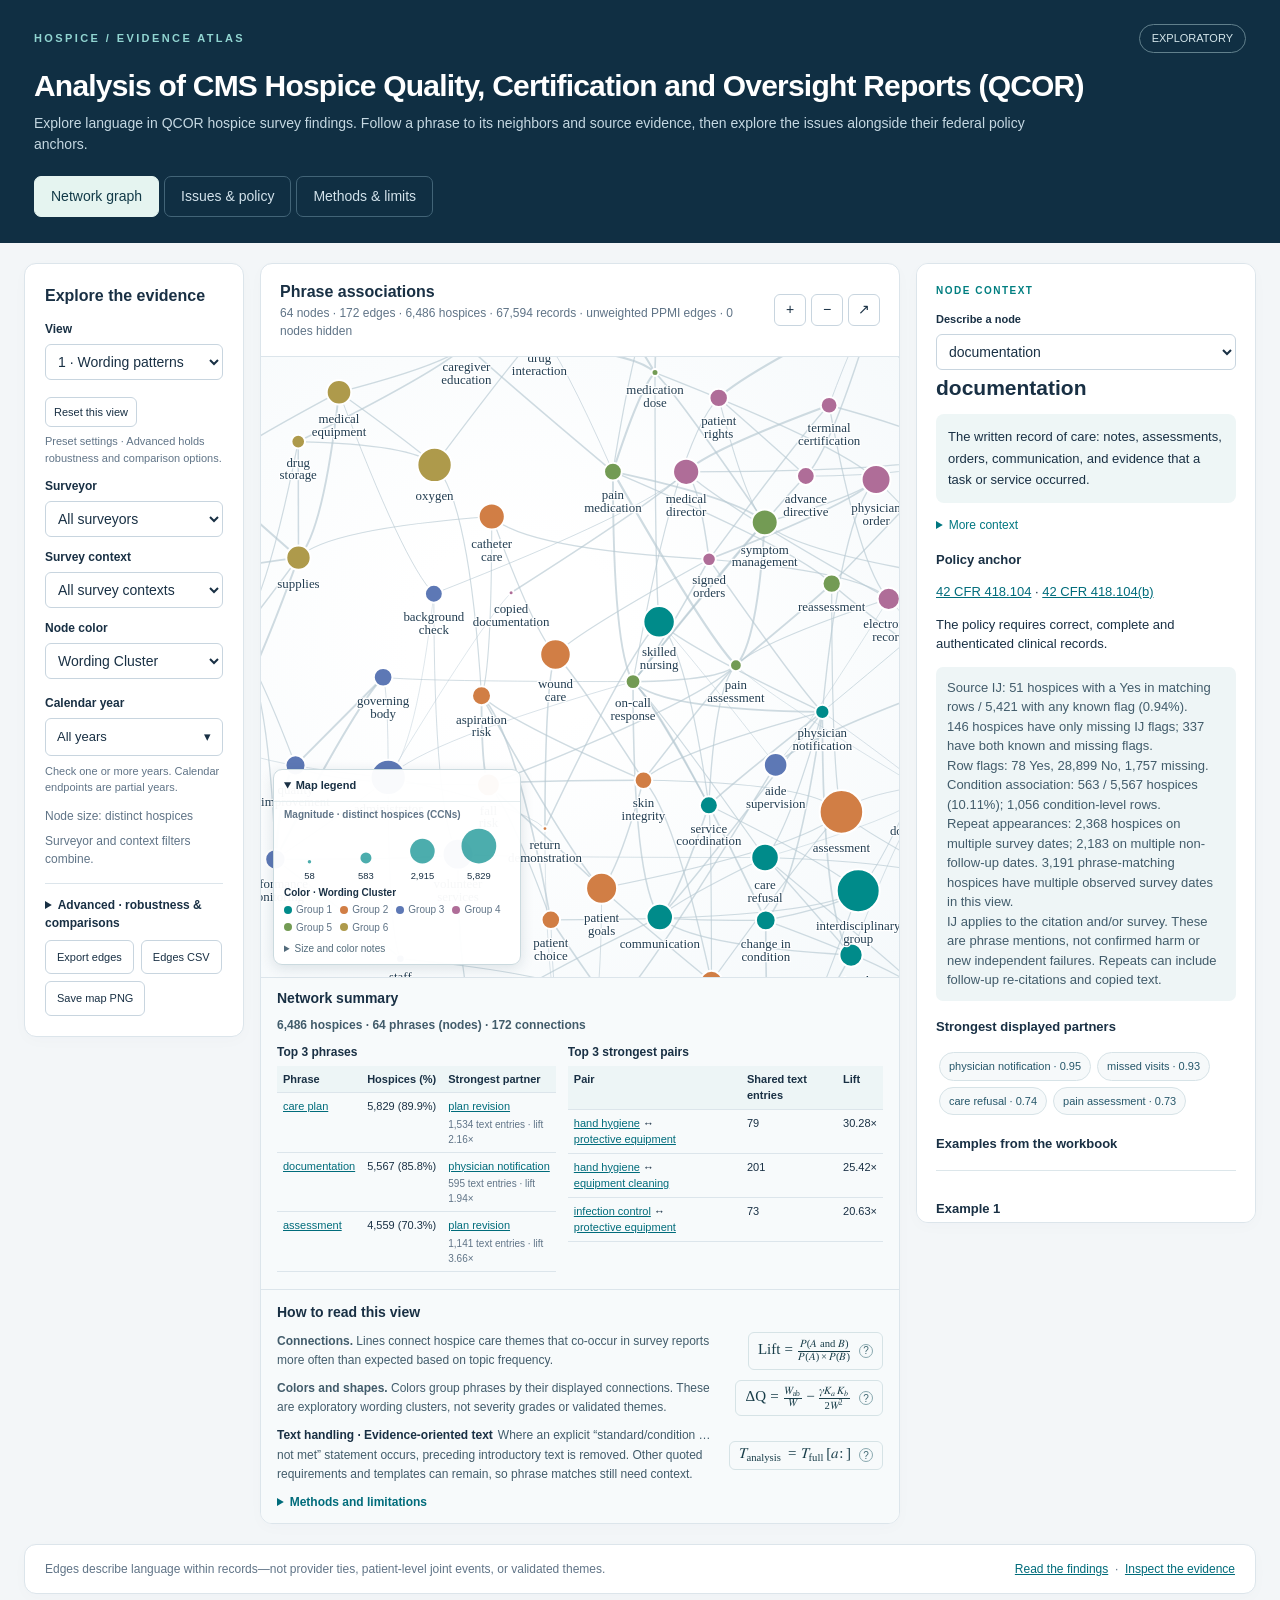
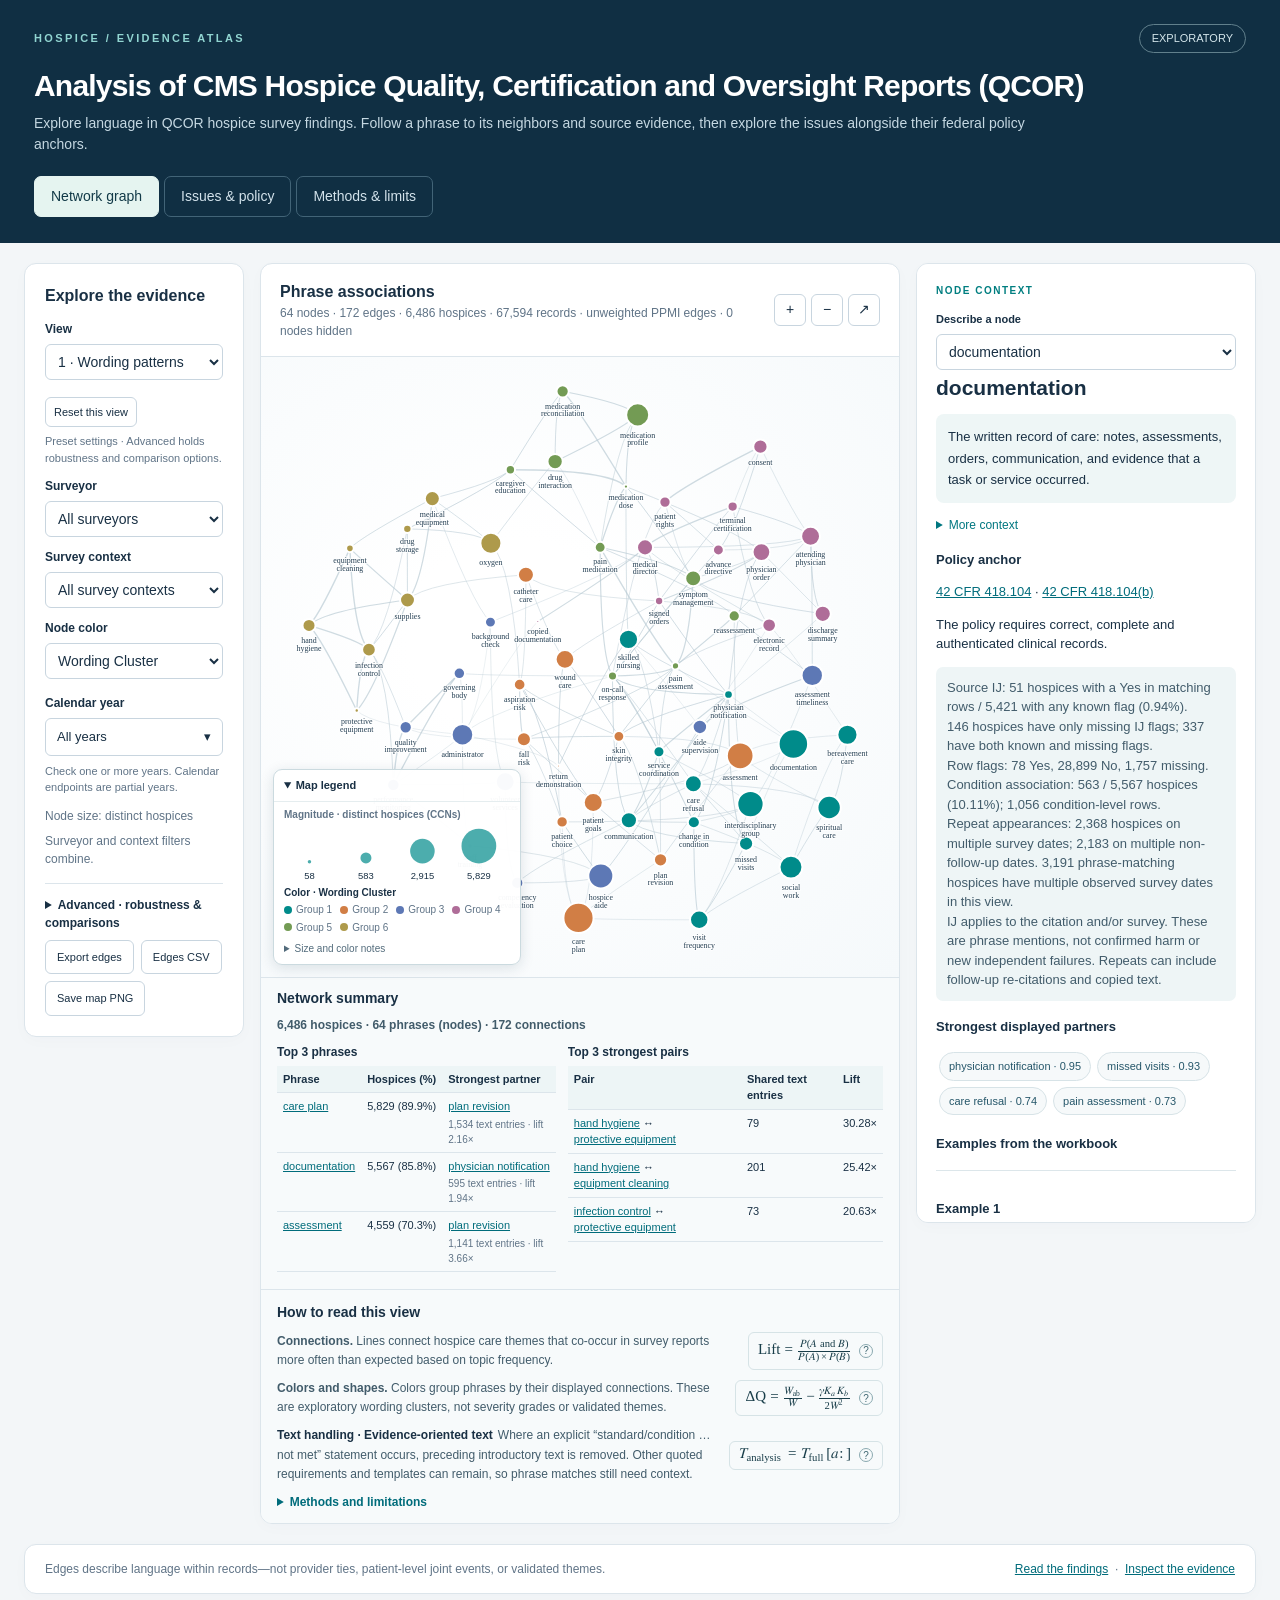
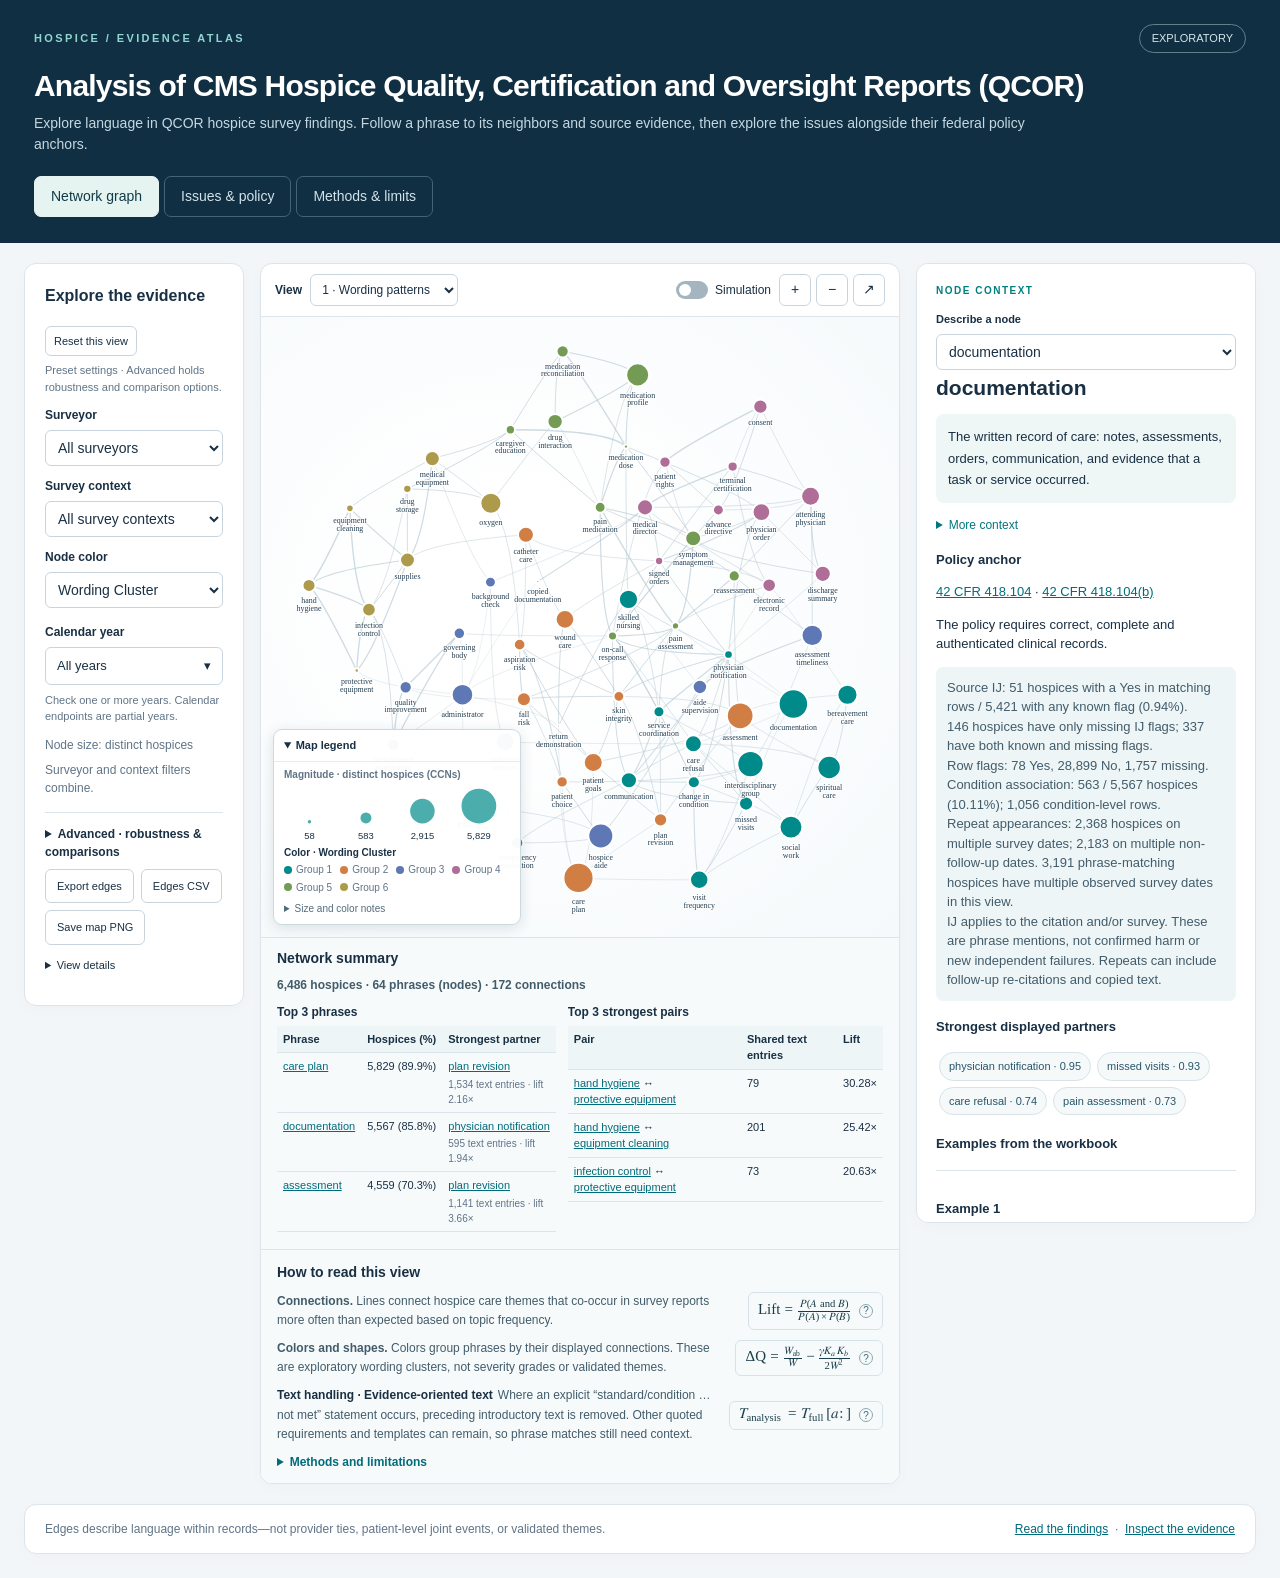
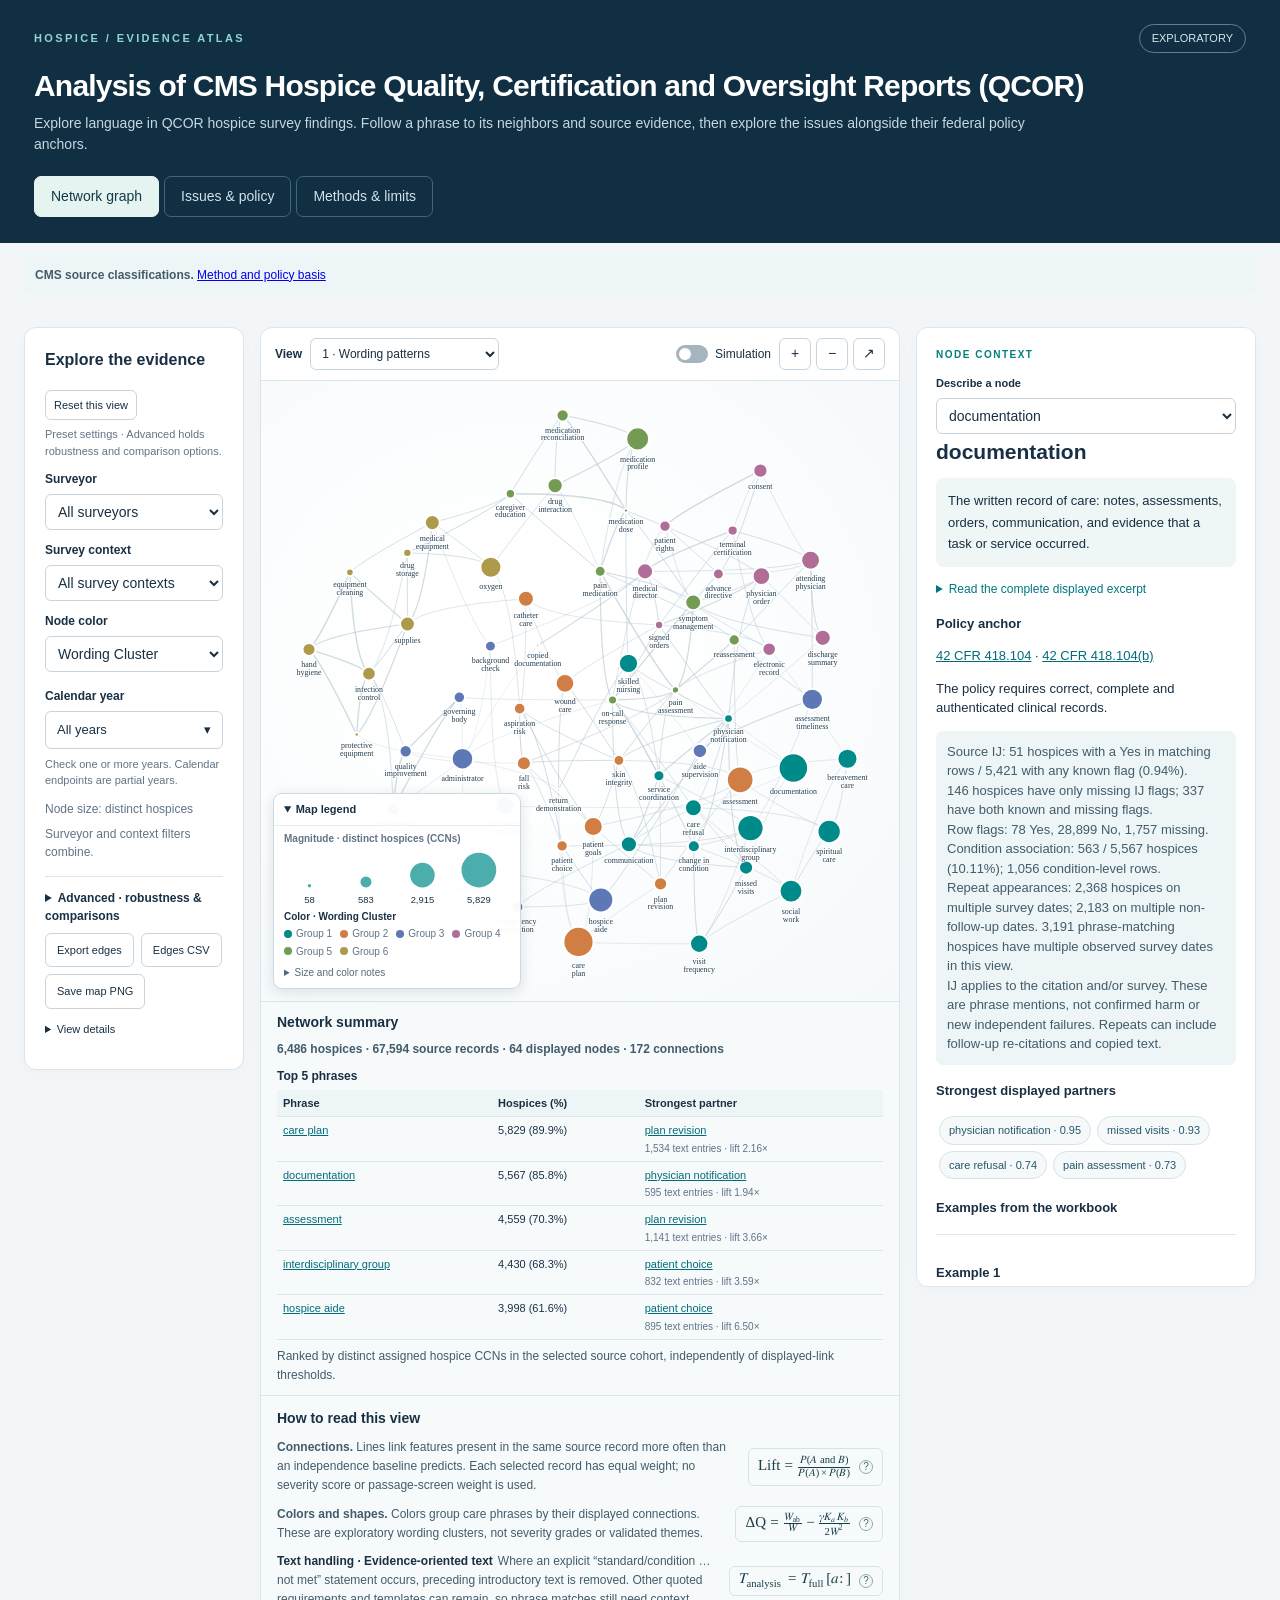
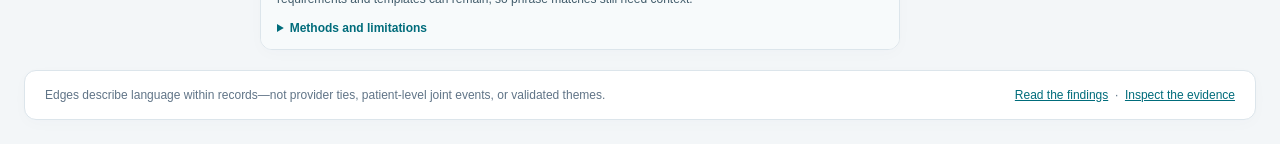
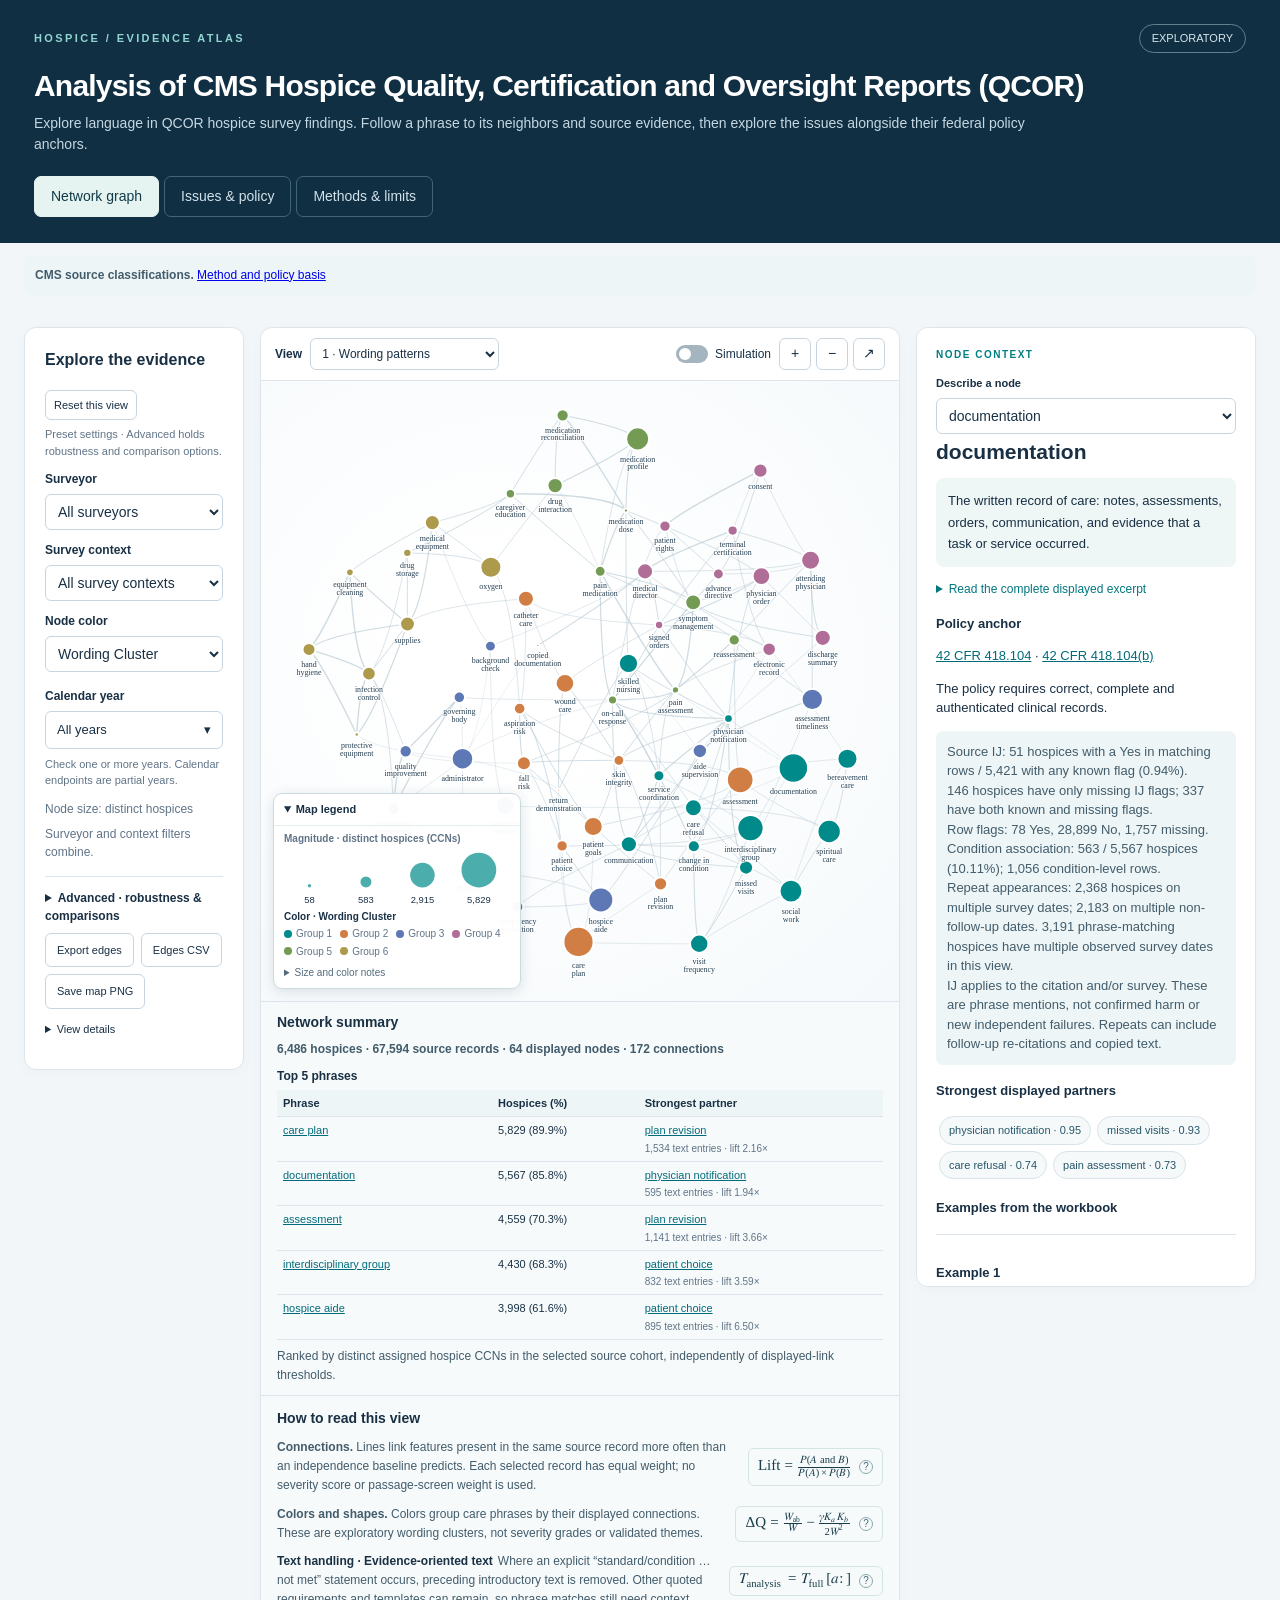
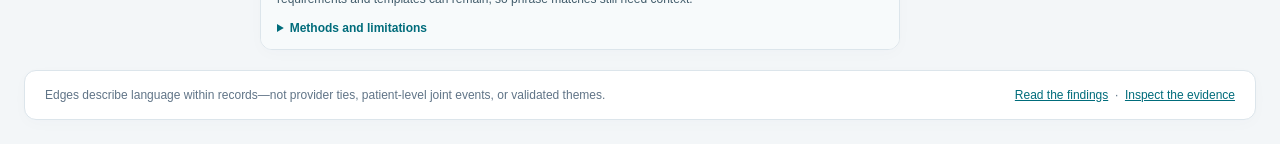
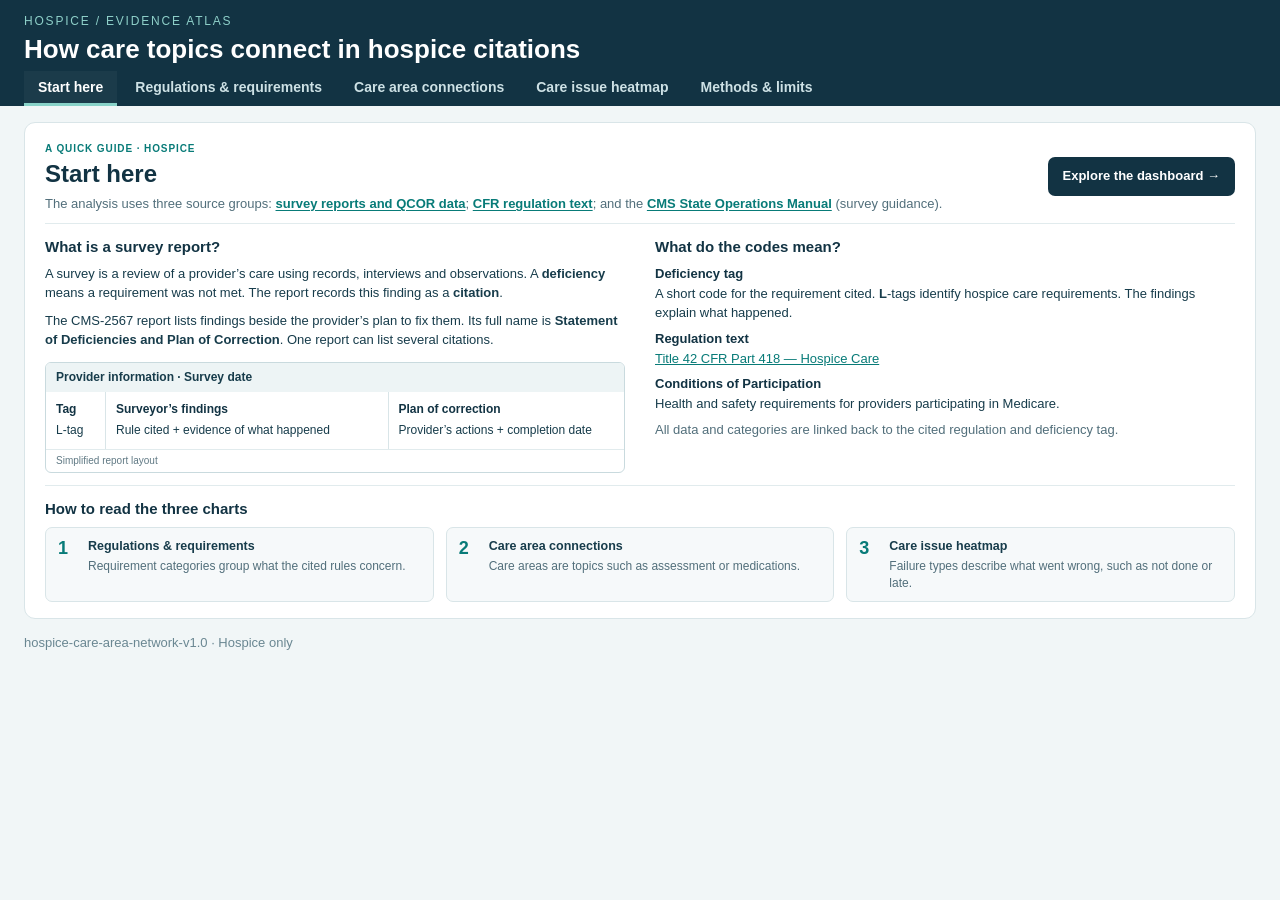
